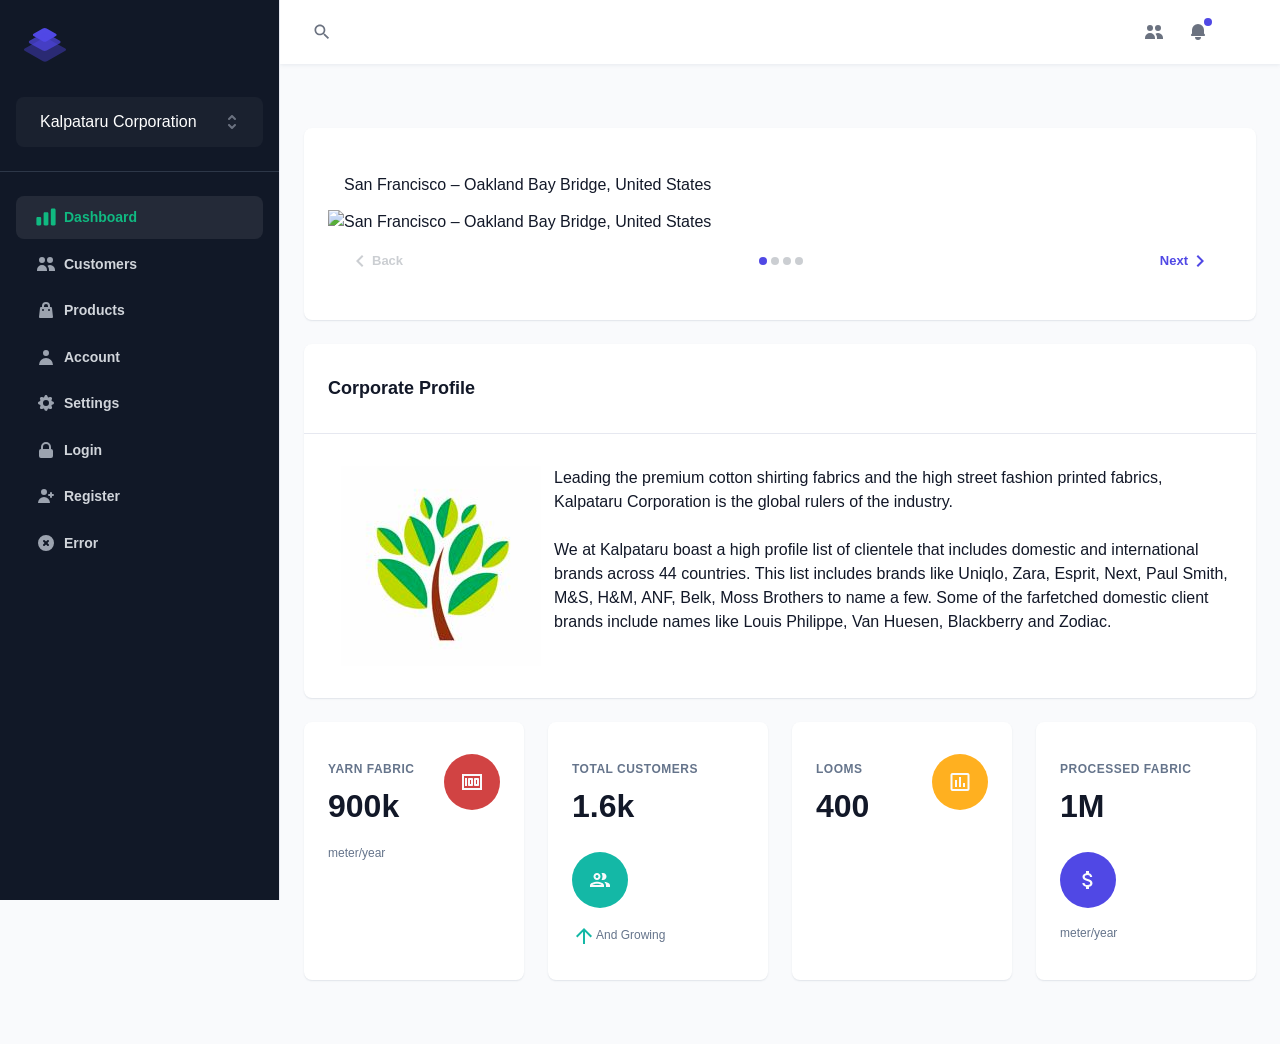
==== index.html @ 8edcf15e "kalpataru logo" ====
<!DOCTYPE html><html lang="en"><head><link rel="preconnect" href="https://fonts.googleapis.com"/><link rel="preconnect" href="https://fonts.gstatic.com"/><link rel="apple-touch-icon" sizes="180x180" href="/apple-touch-icon.png"/><link rel="icon" href="/favicon.ico"/><link rel="icon" type="image/png" sizes="32x32" href="/favicon-32x32.png"/><link rel="icon" type="image/png" sizes="16x16" href="/favicon-16x16.png"/><meta name="theme-color" content="#111827"/><link rel="preconnect" href="https://fonts.gstatic.com" crossorigin /><meta charSet="utf-8"/><meta name="viewport" content="initial-scale=1, width=device-width"/><title>Dashboard | Kalpataru Corporation</title><meta name="next-head-count" content="3"/><noscript data-n-css=""></noscript><script defer="" nomodule="" src="/_next/static/chunks/polyfills-5cd94c89d3acac5f.js"></script><script src="/_next/static/chunks/webpack-f8fe1f0eb2299c5d.js" defer=""></script><script src="/_next/static/chunks/framework-91d7f78b5b4003c8.js" defer=""></script><script src="/_next/static/chunks/main-d98b4a7f39fdfc80.js" defer=""></script><script src="/_next/static/chunks/pages/_app-9464667422426c96.js" defer=""></script><script src="/_next/static/chunks/36bcf0ca-5c1c25b72b210ba9.js" defer=""></script><script src="/_next/static/chunks/695-d37eccd86bb59417.js" defer=""></script><script src="/_next/static/chunks/694-8a68ff5823d2cf4f.js" defer=""></script><script src="/_next/static/chunks/514-591dfaa27b0851ed.js" defer=""></script><script src="/_next/static/chunks/1-4d5a6e205a19712a.js" defer=""></script><script src="/_next/static/chunks/335-e1b9143c6997a422.js" defer=""></script><script src="/_next/static/chunks/964-d4db00758f6f6d9f.js" defer=""></script><script src="/_next/static/chunks/186-574d6f499d7cf071.js" defer=""></script><script src="/_next/static/chunks/568-d16916ca6c385e4d.js" defer=""></script><script src="/_next/static/chunks/pages/index-0682c6403808f08b.js" defer=""></script><script src="/_next/static/4V5iu4EA09b3-ZgbyLpDJ/_buildManifest.js" defer=""></script><script src="/_next/static/4V5iu4EA09b3-ZgbyLpDJ/_ssgManifest.js" defer=""></script><script src="/_next/static/4V5iu4EA09b3-ZgbyLpDJ/_middlewareManifest.js" defer=""></script><style data-emotion="css-global 19zw7tq">html{-webkit-font-smoothing:antialiased;-moz-osx-font-smoothing:grayscale;box-sizing:border-box;-webkit-text-size-adjust:100%;}*,*::before,*::after{box-sizing:inherit;}strong,b{font-weight:700;}body{margin:0;color:#121828;font-size:1rem;font-weight:400;line-height:1.5;font-family:"Inter",-apple-system,BlinkMacSystemFont,"Segoe UI",Helvetica,Arial,sans-serif,"Apple Color Emoji","Segoe UI Emoji";background-color:#F9FAFC;}@media print{body{background-color:#fff;}}body::backdrop{background-color:#F9FAFC;}*{box-sizing:border-box;margin:0;padding:0;}html{-moz-osx-font-smoothing:grayscale;-webkit-font-smoothing:antialiased;display:-webkit-box;display:-webkit-flex;display:-ms-flexbox;display:flex;-webkit-flex-direction:column;-ms-flex-direction:column;flex-direction:column;min-height:100%;width:100%;}body{display:-webkit-box;display:-webkit-flex;display:-ms-flexbox;display:flex;-webkit-flex:1 1 auto;-ms-flex:1 1 auto;flex:1 1 auto;-webkit-flex-direction:column;-ms-flex-direction:column;flex-direction:column;min-height:100%;width:100%;}#__next{display:-webkit-box;display:-webkit-flex;display:-ms-flexbox;display:flex;-webkit-flex:1 1 auto;-ms-flex:1 1 auto;flex:1 1 auto;-webkit-flex-direction:column;-ms-flex-direction:column;flex-direction:column;height:100%;width:100%;}</style><style data-emotion="css qvls4e ajnmy4 nw5nzo 10ur324 1h77wgb 1v6a5v1 vjekv0 1dzn5ey i9gxme pnsv5s 1czs0mq y5i8f7 12vpnum gd7zjw vubbuv 1xhj18k 1mbfxj4 1k7k9vu yrxxqj 3rd7fc 11qjisw 17x7qyz hyy82 79elbk 1d3bbye po5fj 1yelhn 8w5n4d 67apvk pzsctx vemis6 1wxaqej 7vyygu 2voflx 61gin4 1cgxy1d 1kjyc92 bostwl 3hu7p5 3tz5j9 1fep017 1ueepiu 1ew0fbc 7mjceg 1matkb5 1k33q06 1sr3j4o 1rzb3uu cf0hj9 pjekcl 1hy9t21 1tu59u4 1o9ypuc 1g4yje1 19kzrtu 2tcqb0 gajhq5 1ptzaww rl5iwp 1kpphc1 d5e998 19wsrat 129bs90 1l6c7y9 1uk9c8u kb2c6s 13xnipr 13l0amk x6jp2x i482nc">.css-qvls4e{display:-webkit-box;display:-webkit-flex;display:-ms-flexbox;display:flex;-webkit-flex:1 1 auto;-ms-flex:1 1 auto;flex:1 1 auto;max-width:100%;padding-top:64px;}@media (min-width:1200px){.css-qvls4e{padding-left:280px;}}.css-ajnmy4{display:-webkit-box;display:-webkit-flex;display:-ms-flexbox;display:flex;-webkit-flex:1 1 auto;-ms-flex:1 1 auto;flex:1 1 auto;-webkit-flex-direction:column;-ms-flex-direction:column;flex-direction:column;width:100%;}.css-nw5nzo{-webkit-box-flex:1;-webkit-flex-grow:1;-ms-flex-positive:1;flex-grow:1;padding-top:64px;padding-bottom:64px;}.css-10ur324{width:100%;margin-left:auto;box-sizing:border-box;margin-right:auto;display:block;padding-left:16px;padding-right:16px;}@media (min-width:600px){.css-10ur324{padding-left:24px;padding-right:24px;}}.css-1h77wgb{box-sizing:border-box;display:-webkit-box;display:-webkit-flex;display:-ms-flexbox;display:flex;-webkit-box-flex-wrap:wrap;-webkit-flex-wrap:wrap;-ms-flex-wrap:wrap;flex-wrap:wrap;width:100%;-webkit-flex-direction:row;-ms-flex-direction:row;flex-direction:row;margin-top:-24px;width:calc(100% + 24px);margin-left:-24px;}.css-1h77wgb>.MuiGrid-item{padding-top:24px;}.css-1h77wgb>.MuiGrid-item{padding-left:24px;}.css-1v6a5v1{box-sizing:border-box;margin:0;-webkit-flex-direction:row;-ms-flex-direction:row;flex-direction:row;-webkit-flex-basis:100%;-ms-flex-preferred-size:100%;flex-basis:100%;-webkit-box-flex:0;-webkit-flex-grow:0;-ms-flex-positive:0;flex-grow:0;max-width:100%;}@media (min-width:1000px){.css-1v6a5v1{-webkit-flex-basis:100%;-ms-flex-preferred-size:100%;flex-basis:100%;-webkit-box-flex:0;-webkit-flex-grow:0;-ms-flex-positive:0;flex-grow:0;max-width:100%;}}@media (min-width:1200px){.css-1v6a5v1{-webkit-flex-basis:100%;-ms-flex-preferred-size:100%;flex-basis:100%;-webkit-box-flex:0;-webkit-flex-grow:0;-ms-flex-positive:0;flex-grow:0;max-width:100%;}}@media (min-width:1920px){.css-1v6a5v1{-webkit-flex-basis:100%;-ms-flex-preferred-size:100%;flex-basis:100%;-webkit-box-flex:0;-webkit-flex-grow:0;-ms-flex-positive:0;flex-grow:0;max-width:100%;}}.css-vjekv0{background-color:#FFFFFF;color:#121828;-webkit-transition:box-shadow 300ms cubic-bezier(0.4, 0, 0.2, 1) 0ms;transition:box-shadow 300ms cubic-bezier(0.4, 0, 0.2, 1) 0ms;border-radius:8px;box-shadow:0px 1px 1px rgba(100, 116, 139, 0.06),0px 1px 2px rgba(100, 116, 139, 0.1);overflow:hidden;height:100%;}.css-1dzn5ey{padding:16px;padding:32px 24px;}.css-1dzn5ey:last-child{padding-bottom:24px;}.css-1dzn5ey:last-child{padding-bottom:32px;}.css-i9gxme{-webkit-box-flex:1;-webkit-flex-grow:1;-ms-flex-positive:1;flex-grow:1;}.css-pnsv5s{background-color:#FFFFFF;color:#121828;-webkit-transition:box-shadow 300ms cubic-bezier(0.4, 0, 0.2, 1) 0ms;transition:box-shadow 300ms cubic-bezier(0.4, 0, 0.2, 1) 0ms;box-shadow:none;display:-webkit-box;display:-webkit-flex;display:-ms-flexbox;display:flex;-webkit-align-items:center;-webkit-box-align:center;-ms-flex-align:center;align-items:center;height:50px;padding-left:16px;background-color:#FFFFFF;}.css-1czs0mq{margin:0;font-size:1rem;font-weight:400;line-height:1.5;font-family:"Inter",-apple-system,BlinkMacSystemFont,"Segoe UI",Helvetica,Arial,sans-serif,"Apple Color Emoji","Segoe UI Emoji";}.css-y5i8f7{display:block;overflow:hidden;width:100%;}.css-12vpnum{background-color:#FFFFFF;color:#121828;-webkit-transition:box-shadow 300ms cubic-bezier(0.4, 0, 0.2, 1) 0ms;transition:box-shadow 300ms cubic-bezier(0.4, 0, 0.2, 1) 0ms;box-shadow:none;display:-webkit-box;display:-webkit-flex;display:-ms-flexbox;display:flex;-webkit-flex-direction:row;-ms-flex-direction:row;flex-direction:row;-webkit-box-pack:justify;-webkit-justify-content:space-between;justify-content:space-between;-webkit-align-items:center;-webkit-box-align:center;-ms-flex-align:center;align-items:center;background:#F9FAFC;padding:8px;background-color:#FFFFFF;}.css-gd7zjw{display:-webkit-inline-box;display:-webkit-inline-flex;display:-ms-inline-flexbox;display:inline-flex;-webkit-align-items:center;-webkit-box-align:center;-ms-flex-align:center;align-items:center;-webkit-box-pack:center;-ms-flex-pack:center;-webkit-justify-content:center;justify-content:center;position:relative;box-sizing:border-box;-webkit-tap-highlight-color:transparent;background-color:transparent;outline:0;border:0;margin:0;border-radius:0;padding:0;cursor:pointer;-webkit-user-select:none;-moz-user-select:none;-ms-user-select:none;user-select:none;vertical-align:middle;-moz-appearance:none;-webkit-appearance:none;-webkit-text-decoration:none;text-decoration:none;color:inherit;font-weight:600;font-family:"Inter",-apple-system,BlinkMacSystemFont,"Segoe UI",Helvetica,Arial,sans-serif,"Apple Color Emoji","Segoe UI Emoji";font-size:0.8125rem;line-height:1.75;text-transform:uppercase;min-width:64px;padding:4px 5px;border-radius:8px;-webkit-transition:background-color 250ms cubic-bezier(0.4, 0, 0.2, 1) 0ms,box-shadow 250ms cubic-bezier(0.4, 0, 0.2, 1) 0ms,border-color 250ms cubic-bezier(0.4, 0, 0.2, 1) 0ms,color 250ms cubic-bezier(0.4, 0, 0.2, 1) 0ms;transition:background-color 250ms cubic-bezier(0.4, 0, 0.2, 1) 0ms,box-shadow 250ms cubic-bezier(0.4, 0, 0.2, 1) 0ms,border-color 250ms cubic-bezier(0.4, 0, 0.2, 1) 0ms,color 250ms cubic-bezier(0.4, 0, 0.2, 1) 0ms;color:#5048E5;box-shadow:none;text-transform:none;padding:6px 16px;padding:7px 12px;}.css-gd7zjw::-moz-focus-inner{border-style:none;}.css-gd7zjw.Mui-disabled{pointer-events:none;cursor:default;}@media print{.css-gd7zjw{-webkit-print-color-adjust:exact;color-adjust:exact;}}.css-gd7zjw:hover{-webkit-text-decoration:none;text-decoration:none;background-color:rgba(80, 72, 229, 0.04);}@media (hover: none){.css-gd7zjw:hover{background-color:transparent;}}.css-gd7zjw.Mui-disabled{color:rgba(55, 65, 81, 0.26);}.css-gd7zjw:hover{box-shadow:none;}.css-gd7zjw.Mui-focusVisible{box-shadow:none;}.css-gd7zjw:active{box-shadow:none;}.css-gd7zjw.Mui-disabled{box-shadow:none;}.css-vubbuv{-webkit-user-select:none;-moz-user-select:none;-ms-user-select:none;user-select:none;width:1em;height:1em;display:inline-block;fill:currentColor;-webkit-flex-shrink:0;-ms-flex-negative:0;flex-shrink:0;-webkit-transition:fill 200ms cubic-bezier(0.4, 0, 0.2, 1) 0ms;transition:fill 200ms cubic-bezier(0.4, 0, 0.2, 1) 0ms;font-size:1.5rem;}.css-1xhj18k{display:-webkit-box;display:-webkit-flex;display:-ms-flexbox;display:flex;-webkit-flex-direction:row;-ms-flex-direction:row;flex-direction:row;}.css-1mbfxj4{-webkit-transition:background-color 150ms cubic-bezier(0.4, 0, 0.2, 1) 0ms;transition:background-color 150ms cubic-bezier(0.4, 0, 0.2, 1) 0ms;background-color:#5048E5;border-radius:50%;width:8px;height:8px;margin:0 2px;}.css-1k7k9vu{-webkit-transition:background-color 150ms cubic-bezier(0.4, 0, 0.2, 1) 0ms;transition:background-color 150ms cubic-bezier(0.4, 0, 0.2, 1) 0ms;background-color:rgba(55, 65, 81, 0.26);border-radius:50%;width:8px;height:8px;margin:0 2px;}.css-yrxxqj{background-color:#FFFFFF;color:#121828;-webkit-transition:box-shadow 300ms cubic-bezier(0.4, 0, 0.2, 1) 0ms;transition:box-shadow 300ms cubic-bezier(0.4, 0, 0.2, 1) 0ms;border-radius:8px;box-shadow:0px 1px 1px rgba(100, 116, 139, 0.06),0px 1px 2px rgba(100, 116, 139, 0.1);overflow:hidden;}.css-3rd7fc{display:-webkit-box;display:-webkit-flex;display:-ms-flexbox;display:flex;-webkit-align-items:center;-webkit-box-align:center;-ms-flex-align:center;align-items:center;padding:16px;padding:32px 24px;}.css-11qjisw{-webkit-flex:1 1 auto;-ms-flex:1 1 auto;flex:1 1 auto;}.css-17x7qyz{margin:0;font-weight:600;font-size:1.125rem;line-height:1.375;font-family:"Inter",-apple-system,BlinkMacSystemFont,"Segoe UI",Helvetica,Arial,sans-serif,"Apple Color Emoji","Segoe UI Emoji";display:block;}.css-hyy82{margin:0;-webkit-flex-shrink:0;-ms-flex-negative:0;flex-shrink:0;border-width:0;border-style:solid;border-color:#E6E8F0;border-bottom-width:thin;}.css-79elbk{position:relative;}.css-1d3bbye{box-sizing:border-box;display:-webkit-box;display:-webkit-flex;display:-ms-flexbox;display:flex;-webkit-box-flex-wrap:wrap;-webkit-flex-wrap:wrap;-ms-flex-wrap:wrap;flex-wrap:wrap;width:100%;-webkit-flex-direction:row;-ms-flex-direction:row;flex-direction:row;}.css-po5fj{box-sizing:border-box;margin:0;-webkit-flex-direction:row;-ms-flex-direction:row;flex-direction:row;-webkit-flex-basis:100%;-ms-flex-preferred-size:100%;flex-basis:100%;-webkit-box-flex:0;-webkit-flex-grow:0;-ms-flex-positive:0;flex-grow:0;max-width:100%;}@media (min-width:1000px){.css-po5fj{-webkit-flex-basis:100%;-ms-flex-preferred-size:100%;flex-basis:100%;-webkit-box-flex:0;-webkit-flex-grow:0;-ms-flex-positive:0;flex-grow:0;max-width:100%;}}@media (min-width:1200px){.css-po5fj{-webkit-flex-basis:25%;-ms-flex-preferred-size:25%;flex-basis:25%;-webkit-box-flex:0;-webkit-flex-grow:0;-ms-flex-positive:0;flex-grow:0;max-width:25%;}}@media (min-width:1920px){.css-po5fj{-webkit-flex-basis:25%;-ms-flex-preferred-size:25%;flex-basis:25%;-webkit-box-flex:0;-webkit-flex-grow:0;-ms-flex-positive:0;flex-grow:0;max-width:25%;}}.css-1yelhn{display:-webkit-box;display:-webkit-flex;display:-ms-flexbox;display:flex;-webkit-box-pack:center;-ms-flex-pack:center;-webkit-justify-content:center;justify-content:center;height:100%;}.css-8w5n4d{box-sizing:border-box;margin:0;-webkit-flex-direction:row;-ms-flex-direction:row;flex-direction:row;-webkit-flex-basis:100%;-ms-flex-preferred-size:100%;flex-basis:100%;-webkit-box-flex:0;-webkit-flex-grow:0;-ms-flex-positive:0;flex-grow:0;max-width:100%;}@media (min-width:1000px){.css-8w5n4d{-webkit-flex-basis:100%;-ms-flex-preferred-size:100%;flex-basis:100%;-webkit-box-flex:0;-webkit-flex-grow:0;-ms-flex-positive:0;flex-grow:0;max-width:100%;}}@media (min-width:1200px){.css-8w5n4d{-webkit-flex-basis:75%;-ms-flex-preferred-size:75%;flex-basis:75%;-webkit-box-flex:0;-webkit-flex-grow:0;-ms-flex-positive:0;flex-grow:0;max-width:75%;}}@media (min-width:1920px){.css-8w5n4d{-webkit-flex-basis:75%;-ms-flex-preferred-size:75%;flex-basis:75%;-webkit-box-flex:0;-webkit-flex-grow:0;-ms-flex-positive:0;flex-grow:0;max-width:75%;}}.css-67apvk{margin:0;font-size:1rem;font-weight:400;line-height:1.5;font-family:"Inter",-apple-system,BlinkMacSystemFont,"Segoe UI",Helvetica,Arial,sans-serif,"Apple Color Emoji","Segoe UI Emoji";color:inherit;}.css-pzsctx{box-sizing:border-box;margin:0;-webkit-flex-direction:row;-ms-flex-direction:row;flex-direction:row;-webkit-flex-basis:100%;-ms-flex-preferred-size:100%;flex-basis:100%;-webkit-box-flex:0;-webkit-flex-grow:0;-ms-flex-positive:0;flex-grow:0;max-width:100%;}@media (min-width:600px){.css-pzsctx{-webkit-flex-basis:50%;-ms-flex-preferred-size:50%;flex-basis:50%;-webkit-box-flex:0;-webkit-flex-grow:0;-ms-flex-positive:0;flex-grow:0;max-width:50%;}}@media (min-width:1200px){.css-pzsctx{-webkit-flex-basis:25%;-ms-flex-preferred-size:25%;flex-basis:25%;-webkit-box-flex:0;-webkit-flex-grow:0;-ms-flex-positive:0;flex-grow:0;max-width:25%;}}@media (min-width:1920px){.css-pzsctx{-webkit-flex-basis:25%;-ms-flex-preferred-size:25%;flex-basis:25%;-webkit-box-flex:0;-webkit-flex-grow:0;-ms-flex-positive:0;flex-grow:0;max-width:25%;}}.css-vemis6{box-sizing:border-box;display:-webkit-box;display:-webkit-flex;display:-ms-flexbox;display:flex;-webkit-box-flex-wrap:wrap;-webkit-flex-wrap:wrap;-ms-flex-wrap:wrap;flex-wrap:wrap;width:100%;-webkit-flex-direction:row;-ms-flex-direction:row;flex-direction:row;margin-top:-24px;width:calc(100% + 24px);margin-left:-24px;-webkit-box-pack:justify;-webkit-justify-content:space-between;justify-content:space-between;}.css-vemis6>.MuiGrid-item{padding-top:24px;}.css-vemis6>.MuiGrid-item{padding-left:24px;}.css-1wxaqej{box-sizing:border-box;margin:0;-webkit-flex-direction:row;-ms-flex-direction:row;flex-direction:row;}.css-7vyygu{margin:0;font-size:0.75rem;font-weight:600;letter-spacing:0.5px;line-height:2.5;text-transform:uppercase;font-family:"Inter",-apple-system,BlinkMacSystemFont,"Segoe UI",Helvetica,Arial,sans-serif,"Apple Color Emoji","Segoe UI Emoji";margin-bottom:0.35em;color:#65748B;}.css-2voflx{margin:0;font-weight:700;font-size:2rem;line-height:1.375;font-family:"Inter",-apple-system,BlinkMacSystemFont,"Segoe UI",Helvetica,Arial,sans-serif,"Apple Color Emoji","Segoe UI Emoji";color:#121828;}.css-61gin4{position:relative;display:-webkit-box;display:-webkit-flex;display:-ms-flexbox;display:flex;-webkit-align-items:center;-webkit-box-align:center;-ms-flex-align:center;align-items:center;-webkit-box-pack:center;-ms-flex-pack:center;-webkit-justify-content:center;justify-content:center;-webkit-flex-shrink:0;-ms-flex-negative:0;flex-shrink:0;width:40px;height:40px;font-family:"Inter",-apple-system,BlinkMacSystemFont,"Segoe UI",Helvetica,Arial,sans-serif,"Apple Color Emoji","Segoe UI Emoji";font-size:1.25rem;line-height:1;border-radius:50%;overflow:hidden;-webkit-user-select:none;-moz-user-select:none;-ms-user-select:none;user-select:none;color:#F9FAFC;background-color:#bdbdbd;background-color:#D14343;height:56px;width:56px;}.css-1cgxy1d{padding-top:16px;display:-webkit-box;display:-webkit-flex;display:-ms-flexbox;display:flex;-webkit-align-items:center;-webkit-box-align:center;-ms-flex-align:center;align-items:center;}.css-1kjyc92{margin:0;font-size:0.75rem;font-weight:400;line-height:1.66;font-family:"Inter",-apple-system,BlinkMacSystemFont,"Segoe UI",Helvetica,Arial,sans-serif,"Apple Color Emoji","Segoe UI Emoji";color:#65748B;}.css-bostwl{position:relative;display:-webkit-box;display:-webkit-flex;display:-ms-flexbox;display:flex;-webkit-align-items:center;-webkit-box-align:center;-ms-flex-align:center;align-items:center;-webkit-box-pack:center;-ms-flex-pack:center;-webkit-justify-content:center;justify-content:center;-webkit-flex-shrink:0;-ms-flex-negative:0;flex-shrink:0;width:40px;height:40px;font-family:"Inter",-apple-system,BlinkMacSystemFont,"Segoe UI",Helvetica,Arial,sans-serif,"Apple Color Emoji","Segoe UI Emoji";font-size:1.25rem;line-height:1;border-radius:50%;overflow:hidden;-webkit-user-select:none;-moz-user-select:none;-ms-user-select:none;user-select:none;color:#F9FAFC;background-color:#bdbdbd;background-color:#14B8A6;height:56px;width:56px;}.css-3hu7p5{-webkit-align-items:center;-webkit-box-align:center;-ms-flex-align:center;align-items:center;display:-webkit-box;display:-webkit-flex;display:-ms-flexbox;display:flex;padding-top:16px;}.css-3tz5j9{-webkit-user-select:none;-moz-user-select:none;-ms-user-select:none;user-select:none;width:1em;height:1em;display:inline-block;fill:currentColor;-webkit-flex-shrink:0;-ms-flex-negative:0;flex-shrink:0;-webkit-transition:fill 200ms cubic-bezier(0.4, 0, 0.2, 1) 0ms;transition:fill 200ms cubic-bezier(0.4, 0, 0.2, 1) 0ms;font-size:1.5rem;color:#14B8A6;}.css-1fep017{position:relative;display:-webkit-box;display:-webkit-flex;display:-ms-flexbox;display:flex;-webkit-align-items:center;-webkit-box-align:center;-ms-flex-align:center;align-items:center;-webkit-box-pack:center;-ms-flex-pack:center;-webkit-justify-content:center;justify-content:center;-webkit-flex-shrink:0;-ms-flex-negative:0;flex-shrink:0;width:40px;height:40px;font-family:"Inter",-apple-system,BlinkMacSystemFont,"Segoe UI",Helvetica,Arial,sans-serif,"Apple Color Emoji","Segoe UI Emoji";font-size:1.25rem;line-height:1;border-radius:50%;overflow:hidden;-webkit-user-select:none;-moz-user-select:none;-ms-user-select:none;user-select:none;color:#F9FAFC;background-color:#bdbdbd;background-color:#FFB020;height:56px;width:56px;}.css-1ueepiu{position:relative;display:-webkit-box;display:-webkit-flex;display:-ms-flexbox;display:flex;-webkit-align-items:center;-webkit-box-align:center;-ms-flex-align:center;align-items:center;-webkit-box-pack:center;-ms-flex-pack:center;-webkit-justify-content:center;justify-content:center;-webkit-flex-shrink:0;-ms-flex-negative:0;flex-shrink:0;width:40px;height:40px;font-family:"Inter",-apple-system,BlinkMacSystemFont,"Segoe UI",Helvetica,Arial,sans-serif,"Apple Color Emoji","Segoe UI Emoji";font-size:1.25rem;line-height:1;border-radius:50%;overflow:hidden;-webkit-user-select:none;-moz-user-select:none;-ms-user-select:none;user-select:none;color:#F9FAFC;background-color:#bdbdbd;background-color:#5048E5;height:56px;width:56px;}.css-1ew0fbc{background-color:#FFFFFF;color:#121828;-webkit-transition:box-shadow 300ms cubic-bezier(0.4, 0, 0.2, 1) 0ms;transition:box-shadow 300ms cubic-bezier(0.4, 0, 0.2, 1) 0ms;box-shadow:0px 1px 5px rgba(100, 116, 139, 0.12);display:-webkit-box;display:-webkit-flex;display:-ms-flexbox;display:flex;-webkit-flex-direction:column;-ms-flex-direction:column;flex-direction:column;width:100%;box-sizing:border-box;-webkit-flex-shrink:0;-ms-flex-negative:0;flex-shrink:0;position:fixed;z-index:1100;top:0;left:auto;right:0;background-color:#5048E5;color:#FFFFFF;background-color:#FFFFFF;box-shadow:0px 1px 4px rgba(100, 116, 139, 0.12);}@media print{.css-1ew0fbc{position:absolute;}}@media (min-width:1200px){.css-1ew0fbc{left:280px;width:calc(100% - 280px);}}.css-7mjceg{position:relative;display:-webkit-box;display:-webkit-flex;display:-ms-flexbox;display:flex;-webkit-align-items:center;-webkit-box-align:center;-ms-flex-align:center;align-items:center;min-height:56px;min-height:64px;left:0;padding-left:16px;padding-right:16px;}@media (min-width:0px) and (orientation: landscape){.css-7mjceg{min-height:48px;}}@media (min-width:600px){.css-7mjceg{min-height:64px;}}.css-1matkb5{display:-webkit-inline-box;display:-webkit-inline-flex;display:-ms-inline-flexbox;display:inline-flex;-webkit-align-items:center;-webkit-box-align:center;-ms-flex-align:center;align-items:center;-webkit-box-pack:center;-ms-flex-pack:center;-webkit-justify-content:center;justify-content:center;position:relative;box-sizing:border-box;-webkit-tap-highlight-color:transparent;background-color:transparent;outline:0;border:0;margin:0;border-radius:0;padding:0;cursor:pointer;-webkit-user-select:none;-moz-user-select:none;-ms-user-select:none;user-select:none;vertical-align:middle;-moz-appearance:none;-webkit-appearance:none;-webkit-text-decoration:none;text-decoration:none;color:inherit;text-align:center;-webkit-flex:0 0 auto;-ms-flex:0 0 auto;flex:0 0 auto;font-size:1.5rem;padding:8px;border-radius:50%;overflow:visible;color:#6B7280;-webkit-transition:background-color 150ms cubic-bezier(0.4, 0, 0.2, 1) 0ms;transition:background-color 150ms cubic-bezier(0.4, 0, 0.2, 1) 0ms;}.css-1matkb5::-moz-focus-inner{border-style:none;}.css-1matkb5.Mui-disabled{pointer-events:none;cursor:default;}@media print{.css-1matkb5{-webkit-print-color-adjust:exact;color-adjust:exact;}}.css-1matkb5:hover{background-color:rgba(107, 114, 128, 0.04);}@media (hover: none){.css-1matkb5:hover{background-color:transparent;}}.css-1matkb5.Mui-disabled{background-color:transparent;color:rgba(55, 65, 81, 0.26);}@media (min-width:0px){.css-1matkb5{display:-webkit-inline-box;display:-webkit-inline-flex;display:-ms-inline-flexbox;display:inline-flex;}}@media (min-width:1200px){.css-1matkb5{display:none;}}.css-1k33q06{-webkit-user-select:none;-moz-user-select:none;-ms-user-select:none;user-select:none;width:1em;height:1em;display:inline-block;fill:currentColor;-webkit-flex-shrink:0;-ms-flex-negative:0;flex-shrink:0;-webkit-transition:fill 200ms cubic-bezier(0.4, 0, 0.2, 1) 0ms;transition:fill 200ms cubic-bezier(0.4, 0, 0.2, 1) 0ms;font-size:1.25rem;}.css-1sr3j4o{display:-webkit-inline-box;display:-webkit-inline-flex;display:-ms-inline-flexbox;display:inline-flex;-webkit-align-items:center;-webkit-box-align:center;-ms-flex-align:center;align-items:center;-webkit-box-pack:center;-ms-flex-pack:center;-webkit-justify-content:center;justify-content:center;position:relative;box-sizing:border-box;-webkit-tap-highlight-color:transparent;background-color:transparent;outline:0;border:0;margin:0;border-radius:0;padding:0;cursor:pointer;-webkit-user-select:none;-moz-user-select:none;-ms-user-select:none;user-select:none;vertical-align:middle;-moz-appearance:none;-webkit-appearance:none;-webkit-text-decoration:none;text-decoration:none;color:inherit;text-align:center;-webkit-flex:0 0 auto;-ms-flex:0 0 auto;flex:0 0 auto;font-size:1.5rem;padding:8px;border-radius:50%;overflow:visible;color:#6B7280;-webkit-transition:background-color 150ms cubic-bezier(0.4, 0, 0.2, 1) 0ms;transition:background-color 150ms cubic-bezier(0.4, 0, 0.2, 1) 0ms;margin-left:8px;}.css-1sr3j4o::-moz-focus-inner{border-style:none;}.css-1sr3j4o.Mui-disabled{pointer-events:none;cursor:default;}@media print{.css-1sr3j4o{-webkit-print-color-adjust:exact;color-adjust:exact;}}.css-1sr3j4o:hover{background-color:rgba(107, 114, 128, 0.04);}@media (hover: none){.css-1sr3j4o:hover{background-color:transparent;}}.css-1sr3j4o.Mui-disabled{background-color:transparent;color:rgba(55, 65, 81, 0.26);}.css-1rzb3uu{position:relative;display:-webkit-inline-box;display:-webkit-inline-flex;display:-ms-inline-flexbox;display:inline-flex;vertical-align:middle;-webkit-flex-shrink:0;-ms-flex-negative:0;flex-shrink:0;}.css-cf0hj9{display:-webkit-box;display:-webkit-flex;display:-ms-flexbox;display:flex;-webkit-flex-direction:row;-ms-flex-direction:row;flex-direction:row;-webkit-box-flex-wrap:wrap;-webkit-flex-wrap:wrap;-ms-flex-wrap:wrap;flex-wrap:wrap;-webkit-box-pack:center;-ms-flex-pack:center;-webkit-justify-content:center;justify-content:center;-webkit-align-content:center;-ms-flex-line-pack:center;align-content:center;-webkit-align-items:center;-webkit-box-align:center;-ms-flex-align:center;align-items:center;position:absolute;box-sizing:border-box;font-family:"Inter",-apple-system,BlinkMacSystemFont,"Segoe UI",Helvetica,Arial,sans-serif,"Apple Color Emoji","Segoe UI Emoji";font-weight:500;font-size:0.75rem;min-width:8px;line-height:1;padding:0;height:8px;border-radius:4px;z-index:1;-webkit-transition:-webkit-transform 225ms cubic-bezier(0.4, 0, 0.2, 1) 0ms;transition:transform 225ms cubic-bezier(0.4, 0, 0.2, 1) 0ms;background-color:#5048E5;color:#FFFFFF;top:0;right:0;-webkit-transform:scale(1) translate(50%, -50%);-moz-transform:scale(1) translate(50%, -50%);-ms-transform:scale(1) translate(50%, -50%);transform:scale(1) translate(50%, -50%);transform-origin:100% 0%;}.css-cf0hj9.MuiBadge-invisible{-webkit-transform:scale(0) translate(50%, -50%);-moz-transform:scale(0) translate(50%, -50%);-ms-transform:scale(0) translate(50%, -50%);transform:scale(0) translate(50%, -50%);}.css-pjekcl{position:relative;display:-webkit-box;display:-webkit-flex;display:-ms-flexbox;display:flex;-webkit-align-items:center;-webkit-box-align:center;-ms-flex-align:center;align-items:center;-webkit-box-pack:center;-ms-flex-pack:center;-webkit-justify-content:center;justify-content:center;-webkit-flex-shrink:0;-ms-flex-negative:0;flex-shrink:0;width:40px;height:40px;font-family:"Inter",-apple-system,BlinkMacSystemFont,"Segoe UI",Helvetica,Arial,sans-serif,"Apple Color Emoji","Segoe UI Emoji";font-size:1.25rem;line-height:1;border-radius:50%;overflow:hidden;-webkit-user-select:none;-moz-user-select:none;-ms-user-select:none;user-select:none;height:40px;width:40px;margin-left:8px;}.css-1hy9t21{width:100%;height:100%;text-align:center;object-fit:cover;color:transparent;text-indent:10000px;}.css-1tu59u4{-webkit-flex:0 0 auto;-ms-flex:0 0 auto;flex:0 0 auto;}.css-1o9ypuc{background-color:#FFFFFF;color:#121828;-webkit-transition:box-shadow 300ms cubic-bezier(0.4, 0, 0.2, 1) 0ms;transition:box-shadow 300ms cubic-bezier(0.4, 0, 0.2, 1) 0ms;box-shadow:none;overflow-y:auto;display:-webkit-box;display:-webkit-flex;display:-ms-flexbox;display:flex;-webkit-flex-direction:column;-ms-flex-direction:column;flex-direction:column;height:100%;-webkit-flex:1 0 auto;-ms-flex:1 0 auto;flex:1 0 auto;z-index:1200;-webkit-overflow-scrolling:touch;position:fixed;top:0;outline:0;left:0;border-right:1px solid #E6E8F0;background-color:#111827;color:#FFFFFF;width:280px;}.css-1g4yje1{display:-webkit-box;display:-webkit-flex;display:-ms-flexbox;display:flex;-webkit-flex-direction:column;-ms-flex-direction:column;flex-direction:column;height:100%;}.css-19kzrtu{padding:24px;}.css-2tcqb0{height:42px;width:42px;}.css-gajhq5{padding-left:16px;padding-right:16px;}.css-1ptzaww{-webkit-align-items:center;-webkit-box-align:center;-ms-flex-align:center;align-items:center;background-color:rgba(255, 255, 255, 0.04);cursor:pointer;display:-webkit-box;display:-webkit-flex;display:-ms-flexbox;display:flex;-webkit-box-pack:justify;-webkit-justify-content:space-between;justify-content:space-between;padding-left:24px;padding-right:24px;padding-top:11px;padding-bottom:11px;border-radius:8px;}.css-rl5iwp{margin:0;font-size:1rem;font-weight:500;line-height:1.75;font-family:"Inter",-apple-system,BlinkMacSystemFont,"Segoe UI",Helvetica,Arial,sans-serif,"Apple Color Emoji","Segoe UI Emoji";color:inherit;}.css-1kpphc1{-webkit-user-select:none;-moz-user-select:none;-ms-user-select:none;user-select:none;width:1em;height:1em;display:inline-block;fill:currentColor;-webkit-flex-shrink:0;-ms-flex-negative:0;flex-shrink:0;-webkit-transition:fill 200ms cubic-bezier(0.4, 0, 0.2, 1) 0ms;transition:fill 200ms cubic-bezier(0.4, 0, 0.2, 1) 0ms;font-size:1.5rem;color:#6B7280;width:14px;height:14px;}.css-d5e998{margin:0;-webkit-flex-shrink:0;-ms-flex-negative:0;flex-shrink:0;border-width:0;border-style:solid;border-color:#E6E8F0;border-bottom-width:thin;border-color:#2D3748;margin-top:24px;margin-bottom:24px;}.css-19wsrat{display:-webkit-box;display:-webkit-flex;display:-ms-flexbox;display:flex;-webkit-box-pack:start;-ms-flex-pack:start;-webkit-justify-content:flex-start;justify-content:flex-start;-webkit-align-items:center;-webkit-box-align:center;-ms-flex-align:center;align-items:center;position:relative;-webkit-text-decoration:none;text-decoration:none;width:100%;box-sizing:border-box;text-align:left;padding-top:8px;padding-bottom:8px;display:-webkit-box;display:-webkit-flex;display:-ms-flexbox;display:flex;margin-bottom:4px;padding-top:0px;padding-bottom:0px;padding-left:16px;padding-right:16px;}.css-19wsrat.Mui-focusVisible{background-color:rgba(55, 65, 81, 0.12);}.css-19wsrat.Mui-selected{background-color:rgba(80, 72, 229, 0.08);}.css-19wsrat.Mui-selected.Mui-focusVisible{background-color:rgba(80, 72, 229, 0.2);}.css-19wsrat.Mui-disabled{opacity:0.38;}.css-129bs90{display:-webkit-inline-box;display:-webkit-inline-flex;display:-ms-inline-flexbox;display:inline-flex;-webkit-align-items:center;-webkit-box-align:center;-ms-flex-align:center;align-items:center;-webkit-box-pack:center;-ms-flex-pack:center;-webkit-justify-content:center;justify-content:center;position:relative;box-sizing:border-box;-webkit-tap-highlight-color:transparent;background-color:transparent;outline:0;border:0;margin:0;border-radius:0;padding:0;cursor:pointer;-webkit-user-select:none;-moz-user-select:none;-ms-user-select:none;user-select:none;vertical-align:middle;-moz-appearance:none;-webkit-appearance:none;-webkit-text-decoration:none;text-decoration:none;color:inherit;font-weight:600;font-family:"Inter",-apple-system,BlinkMacSystemFont,"Segoe UI",Helvetica,Arial,sans-serif,"Apple Color Emoji","Segoe UI Emoji";font-size:0.875rem;line-height:1.75;text-transform:uppercase;min-width:64px;padding:6px 8px;border-radius:8px;-webkit-transition:background-color 250ms cubic-bezier(0.4, 0, 0.2, 1) 0ms,box-shadow 250ms cubic-bezier(0.4, 0, 0.2, 1) 0ms,border-color 250ms cubic-bezier(0.4, 0, 0.2, 1) 0ms,color 250ms cubic-bezier(0.4, 0, 0.2, 1) 0ms;transition:background-color 250ms cubic-bezier(0.4, 0, 0.2, 1) 0ms,box-shadow 250ms cubic-bezier(0.4, 0, 0.2, 1) 0ms,border-color 250ms cubic-bezier(0.4, 0, 0.2, 1) 0ms,color 250ms cubic-bezier(0.4, 0, 0.2, 1) 0ms;color:#5048E5;box-shadow:none;text-transform:none;padding:8px 20px;padding:9px 16px;background-color:rgba(255,255,255, 0.08);border-radius:8px;color:#10B981;font-weight:700;-webkit-box-pack:start;-ms-flex-pack:start;-webkit-justify-content:flex-start;justify-content:flex-start;padding-left:24px;padding-right:24px;text-align:left;text-transform:none;width:100%;}.css-129bs90::-moz-focus-inner{border-style:none;}.css-129bs90.Mui-disabled{pointer-events:none;cursor:default;}@media print{.css-129bs90{-webkit-print-color-adjust:exact;color-adjust:exact;}}.css-129bs90:hover{-webkit-text-decoration:none;text-decoration:none;background-color:rgba(80, 72, 229, 0.04);}@media (hover: none){.css-129bs90:hover{background-color:transparent;}}.css-129bs90.Mui-disabled{color:rgba(55, 65, 81, 0.26);}.css-129bs90:hover{box-shadow:none;}.css-129bs90.Mui-focusVisible{box-shadow:none;}.css-129bs90:active{box-shadow:none;}.css-129bs90.Mui-disabled{box-shadow:none;}.css-129bs90 .MuiButton-startIcon{color:#10B981;}.css-129bs90:hover{background-color:rgba(255,255,255, 0.08);}.css-1l6c7y9{display:inherit;margin-right:8px;margin-left:-4px;}.css-1l6c7y9>*:nth-of-type(1){font-size:20px;}.css-1uk9c8u{display:-webkit-inline-box;display:-webkit-inline-flex;display:-ms-inline-flexbox;display:inline-flex;-webkit-align-items:center;-webkit-box-align:center;-ms-flex-align:center;align-items:center;-webkit-box-pack:center;-ms-flex-pack:center;-webkit-justify-content:center;justify-content:center;position:relative;box-sizing:border-box;-webkit-tap-highlight-color:transparent;background-color:transparent;outline:0;border:0;margin:0;border-radius:0;padding:0;cursor:pointer;-webkit-user-select:none;-moz-user-select:none;-ms-user-select:none;user-select:none;vertical-align:middle;-moz-appearance:none;-webkit-appearance:none;-webkit-text-decoration:none;text-decoration:none;color:inherit;font-weight:600;font-family:"Inter",-apple-system,BlinkMacSystemFont,"Segoe UI",Helvetica,Arial,sans-serif,"Apple Color Emoji","Segoe UI Emoji";font-size:0.875rem;line-height:1.75;text-transform:uppercase;min-width:64px;padding:6px 8px;border-radius:8px;-webkit-transition:background-color 250ms cubic-bezier(0.4, 0, 0.2, 1) 0ms,box-shadow 250ms cubic-bezier(0.4, 0, 0.2, 1) 0ms,border-color 250ms cubic-bezier(0.4, 0, 0.2, 1) 0ms,color 250ms cubic-bezier(0.4, 0, 0.2, 1) 0ms;transition:background-color 250ms cubic-bezier(0.4, 0, 0.2, 1) 0ms,box-shadow 250ms cubic-bezier(0.4, 0, 0.2, 1) 0ms,border-color 250ms cubic-bezier(0.4, 0, 0.2, 1) 0ms,color 250ms cubic-bezier(0.4, 0, 0.2, 1) 0ms;color:#5048E5;box-shadow:none;text-transform:none;padding:8px 20px;padding:9px 16px;border-radius:8px;color:#D1D5DB;-webkit-box-pack:start;-ms-flex-pack:start;-webkit-justify-content:flex-start;justify-content:flex-start;padding-left:24px;padding-right:24px;text-align:left;text-transform:none;width:100%;}.css-1uk9c8u::-moz-focus-inner{border-style:none;}.css-1uk9c8u.Mui-disabled{pointer-events:none;cursor:default;}@media print{.css-1uk9c8u{-webkit-print-color-adjust:exact;color-adjust:exact;}}.css-1uk9c8u:hover{-webkit-text-decoration:none;text-decoration:none;background-color:rgba(80, 72, 229, 0.04);}@media (hover: none){.css-1uk9c8u:hover{background-color:transparent;}}.css-1uk9c8u.Mui-disabled{color:rgba(55, 65, 81, 0.26);}.css-1uk9c8u:hover{box-shadow:none;}.css-1uk9c8u.Mui-focusVisible{box-shadow:none;}.css-1uk9c8u:active{box-shadow:none;}.css-1uk9c8u.Mui-disabled{box-shadow:none;}.css-1uk9c8u .MuiButton-startIcon{color:#9CA3AF;}.css-1uk9c8u:hover{background-color:rgba(255,255,255, 0.08);}.css-kb2c6s{margin:0px;top:auto;right:20px;bottom:20px;left:auto;position:fixed;height:320px;-webkit-transform:translateZ(0px);-moz-transform:translateZ(0px);-ms-transform:translateZ(0px);transform:translateZ(0px);-webkit-box-flex:1;-webkit-flex-grow:1;-ms-flex-positive:1;flex-grow:1;}.css-13xnipr{z-index:1050;display:-webkit-box;display:-webkit-flex;display:-ms-flexbox;display:flex;-webkit-align-items:center;-webkit-box-align:center;-ms-flex-align:center;align-items:center;pointer-events:none;-webkit-flex-direction:column-reverse;-ms-flex-direction:column-reverse;flex-direction:column-reverse;position:absolute;bottom:16px;right:16px;}.css-13xnipr .MuiSpeedDial-actions{-webkit-flex-direction:column-reverse;-ms-flex-direction:column-reverse;flex-direction:column-reverse;margin-bottom:-32px;padding-bottom:48px;}.css-13l0amk{display:-webkit-inline-box;display:-webkit-inline-flex;display:-ms-inline-flexbox;display:inline-flex;-webkit-align-items:center;-webkit-box-align:center;-ms-flex-align:center;align-items:center;-webkit-box-pack:center;-ms-flex-pack:center;-webkit-justify-content:center;justify-content:center;position:relative;box-sizing:border-box;-webkit-tap-highlight-color:transparent;background-color:transparent;outline:0;border:0;margin:0;border-radius:0;padding:0;cursor:pointer;-webkit-user-select:none;-moz-user-select:none;-ms-user-select:none;user-select:none;vertical-align:middle;-moz-appearance:none;-webkit-appearance:none;-webkit-text-decoration:none;text-decoration:none;color:inherit;font-weight:600;font-family:"Inter",-apple-system,BlinkMacSystemFont,"Segoe UI",Helvetica,Arial,sans-serif,"Apple Color Emoji","Segoe UI Emoji";font-size:0.875rem;line-height:1.75;text-transform:uppercase;min-height:36px;-webkit-transition:background-color 250ms cubic-bezier(0.4, 0, 0.2, 1) 0ms,box-shadow 250ms cubic-bezier(0.4, 0, 0.2, 1) 0ms,border-color 250ms cubic-bezier(0.4, 0, 0.2, 1) 0ms;transition:background-color 250ms cubic-bezier(0.4, 0, 0.2, 1) 0ms,box-shadow 250ms cubic-bezier(0.4, 0, 0.2, 1) 0ms,border-color 250ms cubic-bezier(0.4, 0, 0.2, 1) 0ms;border-radius:50%;padding:0;min-width:0;width:56px;height:56px;box-shadow:0px 2px 6px rgba(100, 116, 139, 0.12);color:rgba(0, 0, 0, 0.87);background-color:#e0e0e0;color:#FFFFFF;background-color:#5048E5;pointer-events:auto;}.css-13l0amk::-moz-focus-inner{border-style:none;}.css-13l0amk.Mui-disabled{pointer-events:none;cursor:default;}@media print{.css-13l0amk{-webkit-print-color-adjust:exact;color-adjust:exact;}}.css-13l0amk:active{box-shadow:0px 6px 15px rgba(100, 116, 139, 0.12);}.css-13l0amk:hover{background-color:#f5f5f5;-webkit-text-decoration:none;text-decoration:none;}@media (hover: none){.css-13l0amk:hover{background-color:#e0e0e0;}}.css-13l0amk.Mui-focusVisible{box-shadow:0px 2px 6px rgba(100, 116, 139, 0.12);}.css-13l0amk.Mui-disabled{color:rgba(55, 65, 81, 0.26);box-shadow:none;background-color:rgba(55, 65, 81, 0.12);}.css-13l0amk:hover{background-color:#3832A0;}@media (hover: none){.css-13l0amk:hover{background-color:#5048E5;}}.css-x6jp2x{display:-webkit-box;display:-webkit-flex;display:-ms-flexbox;display:flex;pointer-events:none;-webkit-transition:top 0s linear 0.2s;transition:top 0s linear 0.2s;}.css-i482nc{display:-webkit-inline-box;display:-webkit-inline-flex;display:-ms-inline-flexbox;display:inline-flex;-webkit-align-items:center;-webkit-box-align:center;-ms-flex-align:center;align-items:center;-webkit-box-pack:center;-ms-flex-pack:center;-webkit-justify-content:center;justify-content:center;position:relative;box-sizing:border-box;-webkit-tap-highlight-color:transparent;background-color:transparent;outline:0;border:0;margin:0;border-radius:0;padding:0;cursor:pointer;-webkit-user-select:none;-moz-user-select:none;-ms-user-select:none;user-select:none;vertical-align:middle;-moz-appearance:none;-webkit-appearance:none;-webkit-text-decoration:none;text-decoration:none;color:inherit;font-weight:600;font-family:"Inter",-apple-system,BlinkMacSystemFont,"Segoe UI",Helvetica,Arial,sans-serif,"Apple Color Emoji","Segoe UI Emoji";font-size:0.875rem;line-height:1.75;text-transform:uppercase;min-height:36px;-webkit-transition:background-color 250ms cubic-bezier(0.4, 0, 0.2, 1) 0ms,box-shadow 250ms cubic-bezier(0.4, 0, 0.2, 1) 0ms,border-color 250ms cubic-bezier(0.4, 0, 0.2, 1) 0ms;transition:background-color 250ms cubic-bezier(0.4, 0, 0.2, 1) 0ms,box-shadow 250ms cubic-bezier(0.4, 0, 0.2, 1) 0ms,border-color 250ms cubic-bezier(0.4, 0, 0.2, 1) 0ms;border-radius:50%;padding:0;min-width:0;width:40px;height:40px;box-shadow:0px 2px 6px rgba(100, 116, 139, 0.12);color:rgba(0, 0, 0, 0.87);background-color:#e0e0e0;margin:8px;color:#65748B;background-color:#FFFFFF;-webkit-transition:-webkit-transform 200ms cubic-bezier(0.4, 0, 0.2, 1) 0ms,opacity 0.8s;transition:transform 200ms cubic-bezier(0.4, 0, 0.2, 1) 0ms,opacity 0.8s;opacity:0;-webkit-transform:scale(0);-moz-transform:scale(0);-ms-transform:scale(0);transform:scale(0);background:black;}.css-i482nc::-moz-focus-inner{border-style:none;}.css-i482nc.Mui-disabled{pointer-events:none;cursor:default;}@media print{.css-i482nc{-webkit-print-color-adjust:exact;color-adjust:exact;}}.css-i482nc:active{box-shadow:0px 6px 15px rgba(100, 116, 139, 0.12);}.css-i482nc:hover{background-color:#f5f5f5;-webkit-text-decoration:none;text-decoration:none;}@media (hover: none){.css-i482nc:hover{background-color:#e0e0e0;}}.css-i482nc.Mui-focusVisible{box-shadow:0px 2px 6px rgba(100, 116, 139, 0.12);}.css-i482nc.Mui-disabled{color:rgba(55, 65, 81, 0.26);box-shadow:none;background-color:rgba(55, 65, 81, 0.12);}.css-i482nc:hover{background-color:rgb(216, 216, 216);}</style><style data-href="https://fonts.googleapis.com/css2?family=Inter:wght@100;200;300;400;500;600;700;800;900&display=swap">@font-face{font-family:'Inter';font-style:normal;font-weight:100;font-display:swap;src:url(https://fonts.gstatic.com/s/inter/v8/UcCO3FwrK3iLTeHuS_fvQtMwCp50KnMw2boKoduKmMEVuLyeMZs.woff) format('woff')}@font-face{font-family:'Inter';font-style:normal;font-weight:200;font-display:swap;src:url(https://fonts.gstatic.com/s/inter/v8/UcCO3FwrK3iLTeHuS_fvQtMwCp50KnMw2boKoduKmMEVuDyfMZs.woff) format('woff')}@font-face{font-family:'Inter';font-style:normal;font-weight:300;font-display:swap;src:url(https://fonts.gstatic.com/s/inter/v8/UcCO3FwrK3iLTeHuS_fvQtMwCp50KnMw2boKoduKmMEVuOKfMZs.woff) format('woff')}@font-face{font-family:'Inter';font-style:normal;font-weight:400;font-display:swap;src:url(https://fonts.gstatic.com/s/inter/v8/UcCO3FwrK3iLTeHuS_fvQtMwCp50KnMw2boKoduKmMEVuLyfMZs.woff) format('woff')}@font-face{font-family:'Inter';font-style:normal;font-weight:500;font-display:swap;src:url(https://fonts.gstatic.com/s/inter/v8/UcCO3FwrK3iLTeHuS_fvQtMwCp50KnMw2boKoduKmMEVuI6fMZs.woff) format('woff')}@font-face{font-family:'Inter';font-style:normal;font-weight:600;font-display:swap;src:url(https://fonts.gstatic.com/s/inter/v8/UcCO3FwrK3iLTeHuS_fvQtMwCp50KnMw2boKoduKmMEVuGKYMZs.woff) format('woff')}@font-face{font-family:'Inter';font-style:normal;font-weight:700;font-display:swap;src:url(https://fonts.gstatic.com/s/inter/v8/UcCO3FwrK3iLTeHuS_fvQtMwCp50KnMw2boKoduKmMEVuFuYMZs.woff) format('woff')}@font-face{font-family:'Inter';font-style:normal;font-weight:800;font-display:swap;src:url(https://fonts.gstatic.com/s/inter/v8/UcCO3FwrK3iLTeHuS_fvQtMwCp50KnMw2boKoduKmMEVuDyYMZs.woff) format('woff')}@font-face{font-family:'Inter';font-style:normal;font-weight:900;font-display:swap;src:url(https://fonts.gstatic.com/s/inter/v8/UcCO3FwrK3iLTeHuS_fvQtMwCp50KnMw2boKoduKmMEVuBWYMZs.woff) format('woff')}@font-face{font-family:'Inter';font-style:normal;font-weight:100;font-display:swap;src:url(https://fonts.gstatic.com/s/inter/v8/UcC73FwrK3iLTeHuS_fvQtMwCp50KnMa2JL7W0Q5n-wU.woff2) format('woff2');unicode-range:U+0460-052F,U+1C80-1C88,U+20B4,U+2DE0-2DFF,U+A640-A69F,U+FE2E-FE2F}@font-face{font-family:'Inter';font-style:normal;font-weight:100;font-display:swap;src:url(https://fonts.gstatic.com/s/inter/v8/UcC73FwrK3iLTeHuS_fvQtMwCp50KnMa0ZL7W0Q5n-wU.woff2) format('woff2');unicode-range:U+0400-045F,U+0490-0491,U+04B0-04B1,U+2116}@font-face{font-family:'Inter';font-style:normal;font-weight:100;font-display:swap;src:url(https://fonts.gstatic.com/s/inter/v8/UcC73FwrK3iLTeHuS_fvQtMwCp50KnMa2ZL7W0Q5n-wU.woff2) format('woff2');unicode-range:U+1F00-1FFF}@font-face{font-family:'Inter';font-style:normal;font-weight:100;font-display:swap;src:url(https://fonts.gstatic.com/s/inter/v8/UcC73FwrK3iLTeHuS_fvQtMwCp50KnMa1pL7W0Q5n-wU.woff2) format('woff2');unicode-range:U+0370-03FF}@font-face{font-family:'Inter';font-style:normal;font-weight:100;font-display:swap;src:url(https://fonts.gstatic.com/s/inter/v8/UcC73FwrK3iLTeHuS_fvQtMwCp50KnMa2pL7W0Q5n-wU.woff2) format('woff2');unicode-range:U+0102-0103,U+0110-0111,U+0128-0129,U+0168-0169,U+01A0-01A1,U+01AF-01B0,U+1EA0-1EF9,U+20AB}@font-face{font-family:'Inter';font-style:normal;font-weight:100;font-display:swap;src:url(https://fonts.gstatic.com/s/inter/v8/UcC73FwrK3iLTeHuS_fvQtMwCp50KnMa25L7W0Q5n-wU.woff2) format('woff2');unicode-range:U+0100-024F,U+0259,U+1E00-1EFF,U+2020,U+20A0-20AB,U+20AD-20CF,U+2113,U+2C60-2C7F,U+A720-A7FF}@font-face{font-family:'Inter';font-style:normal;font-weight:100;font-display:swap;src:url(https://fonts.gstatic.com/s/inter/v8/UcC73FwrK3iLTeHuS_fvQtMwCp50KnMa1ZL7W0Q5nw.woff2) format('woff2');unicode-range:U+0000-00FF,U+0131,U+0152-0153,U+02BB-02BC,U+02C6,U+02DA,U+02DC,U+2000-206F,U+2074,U+20AC,U+2122,U+2191,U+2193,U+2212,U+2215,U+FEFF,U+FFFD}@font-face{font-family:'Inter';font-style:normal;font-weight:200;font-display:swap;src:url(https://fonts.gstatic.com/s/inter/v8/UcC73FwrK3iLTeHuS_fvQtMwCp50KnMa2JL7W0Q5n-wU.woff2) format('woff2');unicode-range:U+0460-052F,U+1C80-1C88,U+20B4,U+2DE0-2DFF,U+A640-A69F,U+FE2E-FE2F}@font-face{font-family:'Inter';font-style:normal;font-weight:200;font-display:swap;src:url(https://fonts.gstatic.com/s/inter/v8/UcC73FwrK3iLTeHuS_fvQtMwCp50KnMa0ZL7W0Q5n-wU.woff2) format('woff2');unicode-range:U+0400-045F,U+0490-0491,U+04B0-04B1,U+2116}@font-face{font-family:'Inter';font-style:normal;font-weight:200;font-display:swap;src:url(https://fonts.gstatic.com/s/inter/v8/UcC73FwrK3iLTeHuS_fvQtMwCp50KnMa2ZL7W0Q5n-wU.woff2) format('woff2');unicode-range:U+1F00-1FFF}@font-face{font-family:'Inter';font-style:normal;font-weight:200;font-display:swap;src:url(https://fonts.gstatic.com/s/inter/v8/UcC73FwrK3iLTeHuS_fvQtMwCp50KnMa1pL7W0Q5n-wU.woff2) format('woff2');unicode-range:U+0370-03FF}@font-face{font-family:'Inter';font-style:normal;font-weight:200;font-display:swap;src:url(https://fonts.gstatic.com/s/inter/v8/UcC73FwrK3iLTeHuS_fvQtMwCp50KnMa2pL7W0Q5n-wU.woff2) format('woff2');unicode-range:U+0102-0103,U+0110-0111,U+0128-0129,U+0168-0169,U+01A0-01A1,U+01AF-01B0,U+1EA0-1EF9,U+20AB}@font-face{font-family:'Inter';font-style:normal;font-weight:200;font-display:swap;src:url(https://fonts.gstatic.com/s/inter/v8/UcC73FwrK3iLTeHuS_fvQtMwCp50KnMa25L7W0Q5n-wU.woff2) format('woff2');unicode-range:U+0100-024F,U+0259,U+1E00-1EFF,U+2020,U+20A0-20AB,U+20AD-20CF,U+2113,U+2C60-2C7F,U+A720-A7FF}@font-face{font-family:'Inter';font-style:normal;font-weight:200;font-display:swap;src:url(https://fonts.gstatic.com/s/inter/v8/UcC73FwrK3iLTeHuS_fvQtMwCp50KnMa1ZL7W0Q5nw.woff2) format('woff2');unicode-range:U+0000-00FF,U+0131,U+0152-0153,U+02BB-02BC,U+02C6,U+02DA,U+02DC,U+2000-206F,U+2074,U+20AC,U+2122,U+2191,U+2193,U+2212,U+2215,U+FEFF,U+FFFD}@font-face{font-family:'Inter';font-style:normal;font-weight:300;font-display:swap;src:url(https://fonts.gstatic.com/s/inter/v8/UcC73FwrK3iLTeHuS_fvQtMwCp50KnMa2JL7W0Q5n-wU.woff2) format('woff2');unicode-range:U+0460-052F,U+1C80-1C88,U+20B4,U+2DE0-2DFF,U+A640-A69F,U+FE2E-FE2F}@font-face{font-family:'Inter';font-style:normal;font-weight:300;font-display:swap;src:url(https://fonts.gstatic.com/s/inter/v8/UcC73FwrK3iLTeHuS_fvQtMwCp50KnMa0ZL7W0Q5n-wU.woff2) format('woff2');unicode-range:U+0400-045F,U+0490-0491,U+04B0-04B1,U+2116}@font-face{font-family:'Inter';font-style:normal;font-weight:300;font-display:swap;src:url(https://fonts.gstatic.com/s/inter/v8/UcC73FwrK3iLTeHuS_fvQtMwCp50KnMa2ZL7W0Q5n-wU.woff2) format('woff2');unicode-range:U+1F00-1FFF}@font-face{font-family:'Inter';font-style:normal;font-weight:300;font-display:swap;src:url(https://fonts.gstatic.com/s/inter/v8/UcC73FwrK3iLTeHuS_fvQtMwCp50KnMa1pL7W0Q5n-wU.woff2) format('woff2');unicode-range:U+0370-03FF}@font-face{font-family:'Inter';font-style:normal;font-weight:300;font-display:swap;src:url(https://fonts.gstatic.com/s/inter/v8/UcC73FwrK3iLTeHuS_fvQtMwCp50KnMa2pL7W0Q5n-wU.woff2) format('woff2');unicode-range:U+0102-0103,U+0110-0111,U+0128-0129,U+0168-0169,U+01A0-01A1,U+01AF-01B0,U+1EA0-1EF9,U+20AB}@font-face{font-family:'Inter';font-style:normal;font-weight:300;font-display:swap;src:url(https://fonts.gstatic.com/s/inter/v8/UcC73FwrK3iLTeHuS_fvQtMwCp50KnMa25L7W0Q5n-wU.woff2) format('woff2');unicode-range:U+0100-024F,U+0259,U+1E00-1EFF,U+2020,U+20A0-20AB,U+20AD-20CF,U+2113,U+2C60-2C7F,U+A720-A7FF}@font-face{font-family:'Inter';font-style:normal;font-weight:300;font-display:swap;src:url(https://fonts.gstatic.com/s/inter/v8/UcC73FwrK3iLTeHuS_fvQtMwCp50KnMa1ZL7W0Q5nw.woff2) format('woff2');unicode-range:U+0000-00FF,U+0131,U+0152-0153,U+02BB-02BC,U+02C6,U+02DA,U+02DC,U+2000-206F,U+2074,U+20AC,U+2122,U+2191,U+2193,U+2212,U+2215,U+FEFF,U+FFFD}@font-face{font-family:'Inter';font-style:normal;font-weight:400;font-display:swap;src:url(https://fonts.gstatic.com/s/inter/v8/UcC73FwrK3iLTeHuS_fvQtMwCp50KnMa2JL7W0Q5n-wU.woff2) format('woff2');unicode-range:U+0460-052F,U+1C80-1C88,U+20B4,U+2DE0-2DFF,U+A640-A69F,U+FE2E-FE2F}@font-face{font-family:'Inter';font-style:normal;font-weight:400;font-display:swap;src:url(https://fonts.gstatic.com/s/inter/v8/UcC73FwrK3iLTeHuS_fvQtMwCp50KnMa0ZL7W0Q5n-wU.woff2) format('woff2');unicode-range:U+0400-045F,U+0490-0491,U+04B0-04B1,U+2116}@font-face{font-family:'Inter';font-style:normal;font-weight:400;font-display:swap;src:url(https://fonts.gstatic.com/s/inter/v8/UcC73FwrK3iLTeHuS_fvQtMwCp50KnMa2ZL7W0Q5n-wU.woff2) format('woff2');unicode-range:U+1F00-1FFF}@font-face{font-family:'Inter';font-style:normal;font-weight:400;font-display:swap;src:url(https://fonts.gstatic.com/s/inter/v8/UcC73FwrK3iLTeHuS_fvQtMwCp50KnMa1pL7W0Q5n-wU.woff2) format('woff2');unicode-range:U+0370-03FF}@font-face{font-family:'Inter';font-style:normal;font-weight:400;font-display:swap;src:url(https://fonts.gstatic.com/s/inter/v8/UcC73FwrK3iLTeHuS_fvQtMwCp50KnMa2pL7W0Q5n-wU.woff2) format('woff2');unicode-range:U+0102-0103,U+0110-0111,U+0128-0129,U+0168-0169,U+01A0-01A1,U+01AF-01B0,U+1EA0-1EF9,U+20AB}@font-face{font-family:'Inter';font-style:normal;font-weight:400;font-display:swap;src:url(https://fonts.gstatic.com/s/inter/v8/UcC73FwrK3iLTeHuS_fvQtMwCp50KnMa25L7W0Q5n-wU.woff2) format('woff2');unicode-range:U+0100-024F,U+0259,U+1E00-1EFF,U+2020,U+20A0-20AB,U+20AD-20CF,U+2113,U+2C60-2C7F,U+A720-A7FF}@font-face{font-family:'Inter';font-style:normal;font-weight:400;font-display:swap;src:url(https://fonts.gstatic.com/s/inter/v8/UcC73FwrK3iLTeHuS_fvQtMwCp50KnMa1ZL7W0Q5nw.woff2) format('woff2');unicode-range:U+0000-00FF,U+0131,U+0152-0153,U+02BB-02BC,U+02C6,U+02DA,U+02DC,U+2000-206F,U+2074,U+20AC,U+2122,U+2191,U+2193,U+2212,U+2215,U+FEFF,U+FFFD}@font-face{font-family:'Inter';font-style:normal;font-weight:500;font-display:swap;src:url(https://fonts.gstatic.com/s/inter/v8/UcC73FwrK3iLTeHuS_fvQtMwCp50KnMa2JL7W0Q5n-wU.woff2) format('woff2');unicode-range:U+0460-052F,U+1C80-1C88,U+20B4,U+2DE0-2DFF,U+A640-A69F,U+FE2E-FE2F}@font-face{font-family:'Inter';font-style:normal;font-weight:500;font-display:swap;src:url(https://fonts.gstatic.com/s/inter/v8/UcC73FwrK3iLTeHuS_fvQtMwCp50KnMa0ZL7W0Q5n-wU.woff2) format('woff2');unicode-range:U+0400-045F,U+0490-0491,U+04B0-04B1,U+2116}@font-face{font-family:'Inter';font-style:normal;font-weight:500;font-display:swap;src:url(https://fonts.gstatic.com/s/inter/v8/UcC73FwrK3iLTeHuS_fvQtMwCp50KnMa2ZL7W0Q5n-wU.woff2) format('woff2');unicode-range:U+1F00-1FFF}@font-face{font-family:'Inter';font-style:normal;font-weight:500;font-display:swap;src:url(https://fonts.gstatic.com/s/inter/v8/UcC73FwrK3iLTeHuS_fvQtMwCp50KnMa1pL7W0Q5n-wU.woff2) format('woff2');unicode-range:U+0370-03FF}@font-face{font-family:'Inter';font-style:normal;font-weight:500;font-display:swap;src:url(https://fonts.gstatic.com/s/inter/v8/UcC73FwrK3iLTeHuS_fvQtMwCp50KnMa2pL7W0Q5n-wU.woff2) format('woff2');unicode-range:U+0102-0103,U+0110-0111,U+0128-0129,U+0168-0169,U+01A0-01A1,U+01AF-01B0,U+1EA0-1EF9,U+20AB}@font-face{font-family:'Inter';font-style:normal;font-weight:500;font-display:swap;src:url(https://fonts.gstatic.com/s/inter/v8/UcC73FwrK3iLTeHuS_fvQtMwCp50KnMa25L7W0Q5n-wU.woff2) format('woff2');unicode-range:U+0100-024F,U+0259,U+1E00-1EFF,U+2020,U+20A0-20AB,U+20AD-20CF,U+2113,U+2C60-2C7F,U+A720-A7FF}@font-face{font-family:'Inter';font-style:normal;font-weight:500;font-display:swap;src:url(https://fonts.gstatic.com/s/inter/v8/UcC73FwrK3iLTeHuS_fvQtMwCp50KnMa1ZL7W0Q5nw.woff2) format('woff2');unicode-range:U+0000-00FF,U+0131,U+0152-0153,U+02BB-02BC,U+02C6,U+02DA,U+02DC,U+2000-206F,U+2074,U+20AC,U+2122,U+2191,U+2193,U+2212,U+2215,U+FEFF,U+FFFD}@font-face{font-family:'Inter';font-style:normal;font-weight:600;font-display:swap;src:url(https://fonts.gstatic.com/s/inter/v8/UcC73FwrK3iLTeHuS_fvQtMwCp50KnMa2JL7W0Q5n-wU.woff2) format('woff2');unicode-range:U+0460-052F,U+1C80-1C88,U+20B4,U+2DE0-2DFF,U+A640-A69F,U+FE2E-FE2F}@font-face{font-family:'Inter';font-style:normal;font-weight:600;font-display:swap;src:url(https://fonts.gstatic.com/s/inter/v8/UcC73FwrK3iLTeHuS_fvQtMwCp50KnMa0ZL7W0Q5n-wU.woff2) format('woff2');unicode-range:U+0400-045F,U+0490-0491,U+04B0-04B1,U+2116}@font-face{font-family:'Inter';font-style:normal;font-weight:600;font-display:swap;src:url(https://fonts.gstatic.com/s/inter/v8/UcC73FwrK3iLTeHuS_fvQtMwCp50KnMa2ZL7W0Q5n-wU.woff2) format('woff2');unicode-range:U+1F00-1FFF}@font-face{font-family:'Inter';font-style:normal;font-weight:600;font-display:swap;src:url(https://fonts.gstatic.com/s/inter/v8/UcC73FwrK3iLTeHuS_fvQtMwCp50KnMa1pL7W0Q5n-wU.woff2) format('woff2');unicode-range:U+0370-03FF}@font-face{font-family:'Inter';font-style:normal;font-weight:600;font-display:swap;src:url(https://fonts.gstatic.com/s/inter/v8/UcC73FwrK3iLTeHuS_fvQtMwCp50KnMa2pL7W0Q5n-wU.woff2) format('woff2');unicode-range:U+0102-0103,U+0110-0111,U+0128-0129,U+0168-0169,U+01A0-01A1,U+01AF-01B0,U+1EA0-1EF9,U+20AB}@font-face{font-family:'Inter';font-style:normal;font-weight:600;font-display:swap;src:url(https://fonts.gstatic.com/s/inter/v8/UcC73FwrK3iLTeHuS_fvQtMwCp50KnMa25L7W0Q5n-wU.woff2) format('woff2');unicode-range:U+0100-024F,U+0259,U+1E00-1EFF,U+2020,U+20A0-20AB,U+20AD-20CF,U+2113,U+2C60-2C7F,U+A720-A7FF}@font-face{font-family:'Inter';font-style:normal;font-weight:600;font-display:swap;src:url(https://fonts.gstatic.com/s/inter/v8/UcC73FwrK3iLTeHuS_fvQtMwCp50KnMa1ZL7W0Q5nw.woff2) format('woff2');unicode-range:U+0000-00FF,U+0131,U+0152-0153,U+02BB-02BC,U+02C6,U+02DA,U+02DC,U+2000-206F,U+2074,U+20AC,U+2122,U+2191,U+2193,U+2212,U+2215,U+FEFF,U+FFFD}@font-face{font-family:'Inter';font-style:normal;font-weight:700;font-display:swap;src:url(https://fonts.gstatic.com/s/inter/v8/UcC73FwrK3iLTeHuS_fvQtMwCp50KnMa2JL7W0Q5n-wU.woff2) format('woff2');unicode-range:U+0460-052F,U+1C80-1C88,U+20B4,U+2DE0-2DFF,U+A640-A69F,U+FE2E-FE2F}@font-face{font-family:'Inter';font-style:normal;font-weight:700;font-display:swap;src:url(https://fonts.gstatic.com/s/inter/v8/UcC73FwrK3iLTeHuS_fvQtMwCp50KnMa0ZL7W0Q5n-wU.woff2) format('woff2');unicode-range:U+0400-045F,U+0490-0491,U+04B0-04B1,U+2116}@font-face{font-family:'Inter';font-style:normal;font-weight:700;font-display:swap;src:url(https://fonts.gstatic.com/s/inter/v8/UcC73FwrK3iLTeHuS_fvQtMwCp50KnMa2ZL7W0Q5n-wU.woff2) format('woff2');unicode-range:U+1F00-1FFF}@font-face{font-family:'Inter';font-style:normal;font-weight:700;font-display:swap;src:url(https://fonts.gstatic.com/s/inter/v8/UcC73FwrK3iLTeHuS_fvQtMwCp50KnMa1pL7W0Q5n-wU.woff2) format('woff2');unicode-range:U+0370-03FF}@font-face{font-family:'Inter';font-style:normal;font-weight:700;font-display:swap;src:url(https://fonts.gstatic.com/s/inter/v8/UcC73FwrK3iLTeHuS_fvQtMwCp50KnMa2pL7W0Q5n-wU.woff2) format('woff2');unicode-range:U+0102-0103,U+0110-0111,U+0128-0129,U+0168-0169,U+01A0-01A1,U+01AF-01B0,U+1EA0-1EF9,U+20AB}@font-face{font-family:'Inter';font-style:normal;font-weight:700;font-display:swap;src:url(https://fonts.gstatic.com/s/inter/v8/UcC73FwrK3iLTeHuS_fvQtMwCp50KnMa25L7W0Q5n-wU.woff2) format('woff2');unicode-range:U+0100-024F,U+0259,U+1E00-1EFF,U+2020,U+20A0-20AB,U+20AD-20CF,U+2113,U+2C60-2C7F,U+A720-A7FF}@font-face{font-family:'Inter';font-style:normal;font-weight:700;font-display:swap;src:url(https://fonts.gstatic.com/s/inter/v8/UcC73FwrK3iLTeHuS_fvQtMwCp50KnMa1ZL7W0Q5nw.woff2) format('woff2');unicode-range:U+0000-00FF,U+0131,U+0152-0153,U+02BB-02BC,U+02C6,U+02DA,U+02DC,U+2000-206F,U+2074,U+20AC,U+2122,U+2191,U+2193,U+2212,U+2215,U+FEFF,U+FFFD}@font-face{font-family:'Inter';font-style:normal;font-weight:800;font-display:swap;src:url(https://fonts.gstatic.com/s/inter/v8/UcC73FwrK3iLTeHuS_fvQtMwCp50KnMa2JL7W0Q5n-wU.woff2) format('woff2');unicode-range:U+0460-052F,U+1C80-1C88,U+20B4,U+2DE0-2DFF,U+A640-A69F,U+FE2E-FE2F}@font-face{font-family:'Inter';font-style:normal;font-weight:800;font-display:swap;src:url(https://fonts.gstatic.com/s/inter/v8/UcC73FwrK3iLTeHuS_fvQtMwCp50KnMa0ZL7W0Q5n-wU.woff2) format('woff2');unicode-range:U+0400-045F,U+0490-0491,U+04B0-04B1,U+2116}@font-face{font-family:'Inter';font-style:normal;font-weight:800;font-display:swap;src:url(https://fonts.gstatic.com/s/inter/v8/UcC73FwrK3iLTeHuS_fvQtMwCp50KnMa2ZL7W0Q5n-wU.woff2) format('woff2');unicode-range:U+1F00-1FFF}@font-face{font-family:'Inter';font-style:normal;font-weight:800;font-display:swap;src:url(https://fonts.gstatic.com/s/inter/v8/UcC73FwrK3iLTeHuS_fvQtMwCp50KnMa1pL7W0Q5n-wU.woff2) format('woff2');unicode-range:U+0370-03FF}@font-face{font-family:'Inter';font-style:normal;font-weight:800;font-display:swap;src:url(https://fonts.gstatic.com/s/inter/v8/UcC73FwrK3iLTeHuS_fvQtMwCp50KnMa2pL7W0Q5n-wU.woff2) format('woff2');unicode-range:U+0102-0103,U+0110-0111,U+0128-0129,U+0168-0169,U+01A0-01A1,U+01AF-01B0,U+1EA0-1EF9,U+20AB}@font-face{font-family:'Inter';font-style:normal;font-weight:800;font-display:swap;src:url(https://fonts.gstatic.com/s/inter/v8/UcC73FwrK3iLTeHuS_fvQtMwCp50KnMa25L7W0Q5n-wU.woff2) format('woff2');unicode-range:U+0100-024F,U+0259,U+1E00-1EFF,U+2020,U+20A0-20AB,U+20AD-20CF,U+2113,U+2C60-2C7F,U+A720-A7FF}@font-face{font-family:'Inter';font-style:normal;font-weight:800;font-display:swap;src:url(https://fonts.gstatic.com/s/inter/v8/UcC73FwrK3iLTeHuS_fvQtMwCp50KnMa1ZL7W0Q5nw.woff2) format('woff2');unicode-range:U+0000-00FF,U+0131,U+0152-0153,U+02BB-02BC,U+02C6,U+02DA,U+02DC,U+2000-206F,U+2074,U+20AC,U+2122,U+2191,U+2193,U+2212,U+2215,U+FEFF,U+FFFD}@font-face{font-family:'Inter';font-style:normal;font-weight:900;font-display:swap;src:url(https://fonts.gstatic.com/s/inter/v8/UcC73FwrK3iLTeHuS_fvQtMwCp50KnMa2JL7W0Q5n-wU.woff2) format('woff2');unicode-range:U+0460-052F,U+1C80-1C88,U+20B4,U+2DE0-2DFF,U+A640-A69F,U+FE2E-FE2F}@font-face{font-family:'Inter';font-style:normal;font-weight:900;font-display:swap;src:url(https://fonts.gstatic.com/s/inter/v8/UcC73FwrK3iLTeHuS_fvQtMwCp50KnMa0ZL7W0Q5n-wU.woff2) format('woff2');unicode-range:U+0400-045F,U+0490-0491,U+04B0-04B1,U+2116}@font-face{font-family:'Inter';font-style:normal;font-weight:900;font-display:swap;src:url(https://fonts.gstatic.com/s/inter/v8/UcC73FwrK3iLTeHuS_fvQtMwCp50KnMa2ZL7W0Q5n-wU.woff2) format('woff2');unicode-range:U+1F00-1FFF}@font-face{font-family:'Inter';font-style:normal;font-weight:900;font-display:swap;src:url(https://fonts.gstatic.com/s/inter/v8/UcC73FwrK3iLTeHuS_fvQtMwCp50KnMa1pL7W0Q5n-wU.woff2) format('woff2');unicode-range:U+0370-03FF}@font-face{font-family:'Inter';font-style:normal;font-weight:900;font-display:swap;src:url(https://fonts.gstatic.com/s/inter/v8/UcC73FwrK3iLTeHuS_fvQtMwCp50KnMa2pL7W0Q5n-wU.woff2) format('woff2');unicode-range:U+0102-0103,U+0110-0111,U+0128-0129,U+0168-0169,U+01A0-01A1,U+01AF-01B0,U+1EA0-1EF9,U+20AB}@font-face{font-family:'Inter';font-style:normal;font-weight:900;font-display:swap;src:url(https://fonts.gstatic.com/s/inter/v8/UcC73FwrK3iLTeHuS_fvQtMwCp50KnMa25L7W0Q5n-wU.woff2) format('woff2');unicode-range:U+0100-024F,U+0259,U+1E00-1EFF,U+2020,U+20A0-20AB,U+20AD-20CF,U+2113,U+2C60-2C7F,U+A720-A7FF}@font-face{font-family:'Inter';font-style:normal;font-weight:900;font-display:swap;src:url(https://fonts.gstatic.com/s/inter/v8/UcC73FwrK3iLTeHuS_fvQtMwCp50KnMa1ZL7W0Q5nw.woff2) format('woff2');unicode-range:U+0000-00FF,U+0131,U+0152-0153,U+02BB-02BC,U+02C6,U+02DA,U+02DC,U+2000-206F,U+2074,U+20AC,U+2122,U+2191,U+2193,U+2212,U+2215,U+FEFF,U+FFFD}</style><style data-href="https://fonts.googleapis.com/css?family=Roboto+Mono|Roboto+Slab|Roboto:300,400,500,700&display=optional">@font-face{font-family:'Roboto';font-style:normal;font-weight:300;font-display:optional;src:url(https://fonts.gstatic.com/s/roboto/v29/KFOlCnqEu92Fr1MmSU5fBBc-.woff) format('woff')}@font-face{font-family:'Roboto';font-style:normal;font-weight:400;font-display:optional;src:url(https://fonts.gstatic.com/s/roboto/v29/KFOmCnqEu92Fr1Mu4mxM.woff) format('woff')}@font-face{font-family:'Roboto';font-style:normal;font-weight:500;font-display:optional;src:url(https://fonts.gstatic.com/s/roboto/v29/KFOlCnqEu92Fr1MmEU9fBBc-.woff) format('woff')}@font-face{font-family:'Roboto';font-style:normal;font-weight:700;font-display:optional;src:url(https://fonts.gstatic.com/s/roboto/v29/KFOlCnqEu92Fr1MmWUlfBBc-.woff) format('woff')}@font-face{font-family:'Roboto Mono';font-style:normal;font-weight:400;font-display:optional;src:url(https://fonts.gstatic.com/s/robotomono/v13/L0xuDF4xlVMF-BfR8bXMIhJHg45mwgGEFl0_3vq_ROW-.woff) format('woff')}@font-face{font-family:'Roboto Slab';font-style:normal;font-weight:400;font-display:optional;src:url(https://fonts.gstatic.com/s/robotoslab/v22/BngbUXZYTXPIvIBgJJSb6s3BzlRRfKOFbvjojISmb2Rl.woff) format('woff')}@font-face{font-family:'Roboto';font-style:normal;font-weight:300;font-display:optional;src:url(https://fonts.gstatic.com/s/roboto/v29/KFOlCnqEu92Fr1MmSU5fCRc4AMP6lbBP.woff2) format('woff2');unicode-range:U+0460-052F,U+1C80-1C88,U+20B4,U+2DE0-2DFF,U+A640-A69F,U+FE2E-FE2F}@font-face{font-family:'Roboto';font-style:normal;font-weight:300;font-display:optional;src:url(https://fonts.gstatic.com/s/roboto/v29/KFOlCnqEu92Fr1MmSU5fABc4AMP6lbBP.woff2) format('woff2');unicode-range:U+0400-045F,U+0490-0491,U+04B0-04B1,U+2116}@font-face{font-family:'Roboto';font-style:normal;font-weight:300;font-display:optional;src:url(https://fonts.gstatic.com/s/roboto/v29/KFOlCnqEu92Fr1MmSU5fCBc4AMP6lbBP.woff2) format('woff2');unicode-range:U+1F00-1FFF}@font-face{font-family:'Roboto';font-style:normal;font-weight:300;font-display:optional;src:url(https://fonts.gstatic.com/s/roboto/v29/KFOlCnqEu92Fr1MmSU5fBxc4AMP6lbBP.woff2) format('woff2');unicode-range:U+0370-03FF}@font-face{font-family:'Roboto';font-style:normal;font-weight:300;font-display:optional;src:url(https://fonts.gstatic.com/s/roboto/v29/KFOlCnqEu92Fr1MmSU5fCxc4AMP6lbBP.woff2) format('woff2');unicode-range:U+0102-0103,U+0110-0111,U+0128-0129,U+0168-0169,U+01A0-01A1,U+01AF-01B0,U+1EA0-1EF9,U+20AB}@font-face{font-family:'Roboto';font-style:normal;font-weight:300;font-display:optional;src:url(https://fonts.gstatic.com/s/roboto/v29/KFOlCnqEu92Fr1MmSU5fChc4AMP6lbBP.woff2) format('woff2');unicode-range:U+0100-024F,U+0259,U+1E00-1EFF,U+2020,U+20A0-20AB,U+20AD-20CF,U+2113,U+2C60-2C7F,U+A720-A7FF}@font-face{font-family:'Roboto';font-style:normal;font-weight:300;font-display:optional;src:url(https://fonts.gstatic.com/s/roboto/v29/KFOlCnqEu92Fr1MmSU5fBBc4AMP6lQ.woff2) format('woff2');unicode-range:U+0000-00FF,U+0131,U+0152-0153,U+02BB-02BC,U+02C6,U+02DA,U+02DC,U+2000-206F,U+2074,U+20AC,U+2122,U+2191,U+2193,U+2212,U+2215,U+FEFF,U+FFFD}@font-face{font-family:'Roboto';font-style:normal;font-weight:400;font-display:optional;src:url(https://fonts.gstatic.com/s/roboto/v29/KFOmCnqEu92Fr1Mu72xKKTU1Kvnz.woff2) format('woff2');unicode-range:U+0460-052F,U+1C80-1C88,U+20B4,U+2DE0-2DFF,U+A640-A69F,U+FE2E-FE2F}@font-face{font-family:'Roboto';font-style:normal;font-weight:400;font-display:optional;src:url(https://fonts.gstatic.com/s/roboto/v29/KFOmCnqEu92Fr1Mu5mxKKTU1Kvnz.woff2) format('woff2');unicode-range:U+0400-045F,U+0490-0491,U+04B0-04B1,U+2116}@font-face{font-family:'Roboto';font-style:normal;font-weight:400;font-display:optional;src:url(https://fonts.gstatic.com/s/roboto/v29/KFOmCnqEu92Fr1Mu7mxKKTU1Kvnz.woff2) format('woff2');unicode-range:U+1F00-1FFF}@font-face{font-family:'Roboto';font-style:normal;font-weight:400;font-display:optional;src:url(https://fonts.gstatic.com/s/roboto/v29/KFOmCnqEu92Fr1Mu4WxKKTU1Kvnz.woff2) format('woff2');unicode-range:U+0370-03FF}@font-face{font-family:'Roboto';font-style:normal;font-weight:400;font-display:optional;src:url(https://fonts.gstatic.com/s/roboto/v29/KFOmCnqEu92Fr1Mu7WxKKTU1Kvnz.woff2) format('woff2');unicode-range:U+0102-0103,U+0110-0111,U+0128-0129,U+0168-0169,U+01A0-01A1,U+01AF-01B0,U+1EA0-1EF9,U+20AB}@font-face{font-family:'Roboto';font-style:normal;font-weight:400;font-display:optional;src:url(https://fonts.gstatic.com/s/roboto/v29/KFOmCnqEu92Fr1Mu7GxKKTU1Kvnz.woff2) format('woff2');unicode-range:U+0100-024F,U+0259,U+1E00-1EFF,U+2020,U+20A0-20AB,U+20AD-20CF,U+2113,U+2C60-2C7F,U+A720-A7FF}@font-face{font-family:'Roboto';font-style:normal;font-weight:400;font-display:optional;src:url(https://fonts.gstatic.com/s/roboto/v29/KFOmCnqEu92Fr1Mu4mxKKTU1Kg.woff2) format('woff2');unicode-range:U+0000-00FF,U+0131,U+0152-0153,U+02BB-02BC,U+02C6,U+02DA,U+02DC,U+2000-206F,U+2074,U+20AC,U+2122,U+2191,U+2193,U+2212,U+2215,U+FEFF,U+FFFD}@font-face{font-family:'Roboto';font-style:normal;font-weight:500;font-display:optional;src:url(https://fonts.gstatic.com/s/roboto/v29/KFOlCnqEu92Fr1MmEU9fCRc4AMP6lbBP.woff2) format('woff2');unicode-range:U+0460-052F,U+1C80-1C88,U+20B4,U+2DE0-2DFF,U+A640-A69F,U+FE2E-FE2F}@font-face{font-family:'Roboto';font-style:normal;font-weight:500;font-display:optional;src:url(https://fonts.gstatic.com/s/roboto/v29/KFOlCnqEu92Fr1MmEU9fABc4AMP6lbBP.woff2) format('woff2');unicode-range:U+0400-045F,U+0490-0491,U+04B0-04B1,U+2116}@font-face{font-family:'Roboto';font-style:normal;font-weight:500;font-display:optional;src:url(https://fonts.gstatic.com/s/roboto/v29/KFOlCnqEu92Fr1MmEU9fCBc4AMP6lbBP.woff2) format('woff2');unicode-range:U+1F00-1FFF}@font-face{font-family:'Roboto';font-style:normal;font-weight:500;font-display:optional;src:url(https://fonts.gstatic.com/s/roboto/v29/KFOlCnqEu92Fr1MmEU9fBxc4AMP6lbBP.woff2) format('woff2');unicode-range:U+0370-03FF}@font-face{font-family:'Roboto';font-style:normal;font-weight:500;font-display:optional;src:url(https://fonts.gstatic.com/s/roboto/v29/KFOlCnqEu92Fr1MmEU9fCxc4AMP6lbBP.woff2) format('woff2');unicode-range:U+0102-0103,U+0110-0111,U+0128-0129,U+0168-0169,U+01A0-01A1,U+01AF-01B0,U+1EA0-1EF9,U+20AB}@font-face{font-family:'Roboto';font-style:normal;font-weight:500;font-display:optional;src:url(https://fonts.gstatic.com/s/roboto/v29/KFOlCnqEu92Fr1MmEU9fChc4AMP6lbBP.woff2) format('woff2');unicode-range:U+0100-024F,U+0259,U+1E00-1EFF,U+2020,U+20A0-20AB,U+20AD-20CF,U+2113,U+2C60-2C7F,U+A720-A7FF}@font-face{font-family:'Roboto';font-style:normal;font-weight:500;font-display:optional;src:url(https://fonts.gstatic.com/s/roboto/v29/KFOlCnqEu92Fr1MmEU9fBBc4AMP6lQ.woff2) format('woff2');unicode-range:U+0000-00FF,U+0131,U+0152-0153,U+02BB-02BC,U+02C6,U+02DA,U+02DC,U+2000-206F,U+2074,U+20AC,U+2122,U+2191,U+2193,U+2212,U+2215,U+FEFF,U+FFFD}@font-face{font-family:'Roboto';font-style:normal;font-weight:700;font-display:optional;src:url(https://fonts.gstatic.com/s/roboto/v29/KFOlCnqEu92Fr1MmWUlfCRc4AMP6lbBP.woff2) format('woff2');unicode-range:U+0460-052F,U+1C80-1C88,U+20B4,U+2DE0-2DFF,U+A640-A69F,U+FE2E-FE2F}@font-face{font-family:'Roboto';font-style:normal;font-weight:700;font-display:optional;src:url(https://fonts.gstatic.com/s/roboto/v29/KFOlCnqEu92Fr1MmWUlfABc4AMP6lbBP.woff2) format('woff2');unicode-range:U+0400-045F,U+0490-0491,U+04B0-04B1,U+2116}@font-face{font-family:'Roboto';font-style:normal;font-weight:700;font-display:optional;src:url(https://fonts.gstatic.com/s/roboto/v29/KFOlCnqEu92Fr1MmWUlfCBc4AMP6lbBP.woff2) format('woff2');unicode-range:U+1F00-1FFF}@font-face{font-family:'Roboto';font-style:normal;font-weight:700;font-display:optional;src:url(https://fonts.gstatic.com/s/roboto/v29/KFOlCnqEu92Fr1MmWUlfBxc4AMP6lbBP.woff2) format('woff2');unicode-range:U+0370-03FF}@font-face{font-family:'Roboto';font-style:normal;font-weight:700;font-display:optional;src:url(https://fonts.gstatic.com/s/roboto/v29/KFOlCnqEu92Fr1MmWUlfCxc4AMP6lbBP.woff2) format('woff2');unicode-range:U+0102-0103,U+0110-0111,U+0128-0129,U+0168-0169,U+01A0-01A1,U+01AF-01B0,U+1EA0-1EF9,U+20AB}@font-face{font-family:'Roboto';font-style:normal;font-weight:700;font-display:optional;src:url(https://fonts.gstatic.com/s/roboto/v29/KFOlCnqEu92Fr1MmWUlfChc4AMP6lbBP.woff2) format('woff2');unicode-range:U+0100-024F,U+0259,U+1E00-1EFF,U+2020,U+20A0-20AB,U+20AD-20CF,U+2113,U+2C60-2C7F,U+A720-A7FF}@font-face{font-family:'Roboto';font-style:normal;font-weight:700;font-display:optional;src:url(https://fonts.gstatic.com/s/roboto/v29/KFOlCnqEu92Fr1MmWUlfBBc4AMP6lQ.woff2) format('woff2');unicode-range:U+0000-00FF,U+0131,U+0152-0153,U+02BB-02BC,U+02C6,U+02DA,U+02DC,U+2000-206F,U+2074,U+20AC,U+2122,U+2191,U+2193,U+2212,U+2215,U+FEFF,U+FFFD}@font-face{font-family:'Roboto Mono';font-style:normal;font-weight:400;font-display:optional;src:url(https://fonts.gstatic.com/s/robotomono/v13/L0xuDF4xlVMF-BfR8bXMIhJHg45mwgGEFl0_3vq_SeW-AJi8SJQtQ4Y.woff) format('woff');unicode-range:U+0460-052F,U+1C80-1C88,U+20B4,U+2DE0-2DFF,U+A640-A69F,U+FE2E-FE2F}@font-face{font-family:'Roboto Mono';font-style:normal;font-weight:400;font-display:optional;src:url(https://fonts.gstatic.com/s/robotomono/v13/L0xuDF4xlVMF-BfR8bXMIhJHg45mwgGEFl0_3vq_QOW-AJi8SJQtQ4Y.woff) format('woff');unicode-range:U+0400-045F,U+0490-0491,U+04B0-04B1,U+2116}@font-face{font-family:'Roboto Mono';font-style:normal;font-weight:400;font-display:optional;src:url(https://fonts.gstatic.com/s/robotomono/v13/L0xuDF4xlVMF-BfR8bXMIhJHg45mwgGEFl0_3vq_R-W-AJi8SJQtQ4Y.woff) format('woff');unicode-range:U+0370-03FF}@font-face{font-family:'Roboto Mono';font-style:normal;font-weight:400;font-display:optional;src:url(https://fonts.gstatic.com/s/robotomono/v13/L0xuDF4xlVMF-BfR8bXMIhJHg45mwgGEFl0_3vq_S-W-AJi8SJQtQ4Y.woff) format('woff');unicode-range:U+0102-0103,U+0110-0111,U+0128-0129,U+0168-0169,U+01A0-01A1,U+01AF-01B0,U+1EA0-1EF9,U+20AB}@font-face{font-family:'Roboto Mono';font-style:normal;font-weight:400;font-display:optional;src:url(https://fonts.gstatic.com/s/robotomono/v13/L0xuDF4xlVMF-BfR8bXMIhJHg45mwgGEFl0_3vq_SuW-AJi8SJQtQ4Y.woff) format('woff');unicode-range:U+0100-024F,U+0259,U+1E00-1EFF,U+2020,U+20A0-20AB,U+20AD-20CF,U+2113,U+2C60-2C7F,U+A720-A7FF}@font-face{font-family:'Roboto Mono';font-style:normal;font-weight:400;font-display:optional;src:url(https://fonts.gstatic.com/s/robotomono/v13/L0xuDF4xlVMF-BfR8bXMIhJHg45mwgGEFl0_3vq_ROW-AJi8SJQt.woff) format('woff');unicode-range:U+0000-00FF,U+0131,U+0152-0153,U+02BB-02BC,U+02C6,U+02DA,U+02DC,U+2000-206F,U+2074,U+20AC,U+2122,U+2191,U+2193,U+2212,U+2215,U+FEFF,U+FFFD}@font-face{font-family:'Roboto Slab';font-style:normal;font-weight:400;font-display:optional;src:url(https://fonts.gstatic.com/s/robotoslab/v22/BngbUXZYTXPIvIBgJJSb6s3BzlRRfKOFbvjojISmYmRlV9Su1caiTVo.woff) format('woff');unicode-range:U+0460-052F,U+1C80-1C88,U+20B4,U+2DE0-2DFF,U+A640-A69F,U+FE2E-FE2F}@font-face{font-family:'Roboto Slab';font-style:normal;font-weight:400;font-display:optional;src:url(https://fonts.gstatic.com/s/robotoslab/v22/BngbUXZYTXPIvIBgJJSb6s3BzlRRfKOFbvjojISma2RlV9Su1caiTVo.woff) format('woff');unicode-range:U+0400-045F,U+0490-0491,U+04B0-04B1,U+2116}@font-face{font-family:'Roboto Slab';font-style:normal;font-weight:400;font-display:optional;src:url(https://fonts.gstatic.com/s/robotoslab/v22/BngbUXZYTXPIvIBgJJSb6s3BzlRRfKOFbvjojISmY2RlV9Su1caiTVo.woff) format('woff');unicode-range:U+1F00-1FFF}@font-face{font-family:'Roboto Slab';font-style:normal;font-weight:400;font-display:optional;src:url(https://fonts.gstatic.com/s/robotoslab/v22/BngbUXZYTXPIvIBgJJSb6s3BzlRRfKOFbvjojISmbGRlV9Su1caiTVo.woff) format('woff');unicode-range:U+0370-03FF}@font-face{font-family:'Roboto Slab';font-style:normal;font-weight:400;font-display:optional;src:url(https://fonts.gstatic.com/s/robotoslab/v22/BngbUXZYTXPIvIBgJJSb6s3BzlRRfKOFbvjojISmYGRlV9Su1caiTVo.woff) format('woff');unicode-range:U+0102-0103,U+0110-0111,U+0128-0129,U+0168-0169,U+01A0-01A1,U+01AF-01B0,U+1EA0-1EF9,U+20AB}@font-face{font-family:'Roboto Slab';font-style:normal;font-weight:400;font-display:optional;src:url(https://fonts.gstatic.com/s/robotoslab/v22/BngbUXZYTXPIvIBgJJSb6s3BzlRRfKOFbvjojISmYWRlV9Su1caiTVo.woff) format('woff');unicode-range:U+0100-024F,U+0259,U+1E00-1EFF,U+2020,U+20A0-20AB,U+20AD-20CF,U+2113,U+2C60-2C7F,U+A720-A7FF}@font-face{font-family:'Roboto Slab';font-style:normal;font-weight:400;font-display:optional;src:url(https://fonts.gstatic.com/s/robotoslab/v22/BngbUXZYTXPIvIBgJJSb6s3BzlRRfKOFbvjojISmb2RlV9Su1cai.woff) format('woff');unicode-range:U+0000-00FF,U+0131,U+0152-0153,U+02BB-02BC,U+02C6,U+02DA,U+02DC,U+2000-206F,U+2074,U+20AC,U+2122,U+2191,U+2193,U+2212,U+2215,U+FEFF,U+FFFD}</style></head><body><div id="__next" data-reactroot=""><div class="css-qvls4e"><div class="MuiBox-root css-ajnmy4"><main class="MuiBox-root css-nw5nzo"><div class="MuiContainer-root css-10ur324"><div class="MuiGrid-root MuiGrid-container MuiGrid-spacing-xs-3 css-1h77wgb"><div class="MuiGrid-root MuiGrid-item MuiGrid-grid-xs-12 MuiGrid-grid-md-12 MuiGrid-grid-lg-12 MuiGrid-grid-xl-12 css-1v6a5v1"><div class="MuiPaper-root MuiPaper-elevation MuiPaper-rounded MuiPaper-elevation1 MuiCard-root css-vjekv0"><div class="MuiCardContent-root css-1dzn5ey"><div class="MuiBox-root css-i9gxme"><div class="MuiPaper-root MuiPaper-elevation MuiPaper-elevation0 css-pnsv5s"><p class="MuiTypography-root MuiTypography-body1 css-1czs0mq">San Francisco – Oakland Bay Bridge, United States</p></div><div style="overflow-x:hidden"><div style="-webkit-flex-direction:row;flex-direction:row;-webkit-transition:all 0s ease 0s;transition:all 0s ease 0s;direction:ltr;display:flex;will-change:transform" class="react-swipeable-view-container"><div style="width:100%;-webkit-flex-shrink:0;flex-shrink:0;overflow:auto" aria-hidden="false" data-swipeable="true"><div><img class="MuiBox-root css-y5i8f7" src="https://images.unsplash.com/photo-1537944434965-cf4679d1a598?auto=format&amp;fit=crop&amp;w=1080&amp;h=400&amp;q=60" alt="San Francisco – Oakland Bay Bridge, United States"/></div></div></div></div><div class="MuiPaper-root MuiPaper-elevation MuiPaper-elevation0 MuiMobileStepper-root MuiMobileStepper-positionStatic css-12vpnum"><button class="MuiButton-root MuiButton-text MuiButton-textPrimary MuiButton-sizeSmall MuiButton-textSizeSmall MuiButton-disableElevation MuiButtonBase-root Mui-disabled css-gd7zjw" tabindex="-1" type="button" disabled=""><svg class="MuiSvgIcon-root MuiSvgIcon-fontSizeMedium css-vubbuv" focusable="false" viewBox="0 0 24 24" aria-hidden="true" data-testid="KeyboardArrowLeftIcon"><path d="M15.41 16.59 10.83 12l4.58-4.59L14 6l-6 6 6 6 1.41-1.41z"></path></svg>Back</button><div class="MuiMobileStepper-dots css-1xhj18k"><div class="MuiMobileStepper-dot MuiMobileStepper-dotActive css-1mbfxj4"></div><div class="MuiMobileStepper-dot css-1k7k9vu"></div><div class="MuiMobileStepper-dot css-1k7k9vu"></div><div class="MuiMobileStepper-dot css-1k7k9vu"></div></div><button class="MuiButton-root MuiButton-text MuiButton-textPrimary MuiButton-sizeSmall MuiButton-textSizeSmall MuiButton-disableElevation MuiButtonBase-root css-gd7zjw" tabindex="0" type="button">Next<svg class="MuiSvgIcon-root MuiSvgIcon-fontSizeMedium css-vubbuv" focusable="false" viewBox="0 0 24 24" aria-hidden="true" data-testid="KeyboardArrowRightIcon"><path d="M8.59 16.59 13.17 12 8.59 7.41 10 6l6 6-6 6-1.41-1.41z"></path></svg></button></div></div></div></div></div><div class="MuiGrid-root MuiGrid-item MuiGrid-grid-xs-12 MuiGrid-grid-md-12 MuiGrid-grid-lg-12 MuiGrid-grid-xl-12 css-1v6a5v1"><div class="MuiPaper-root MuiPaper-elevation MuiPaper-rounded MuiPaper-elevation1 MuiCard-root css-yrxxqj"><div class="MuiCardHeader-root css-3rd7fc"><div class="MuiCardHeader-content css-11qjisw"><span class="MuiTypography-root MuiTypography-h6 MuiCardHeader-title css-17x7qyz">Corporate Profile</span></div></div><hr class="MuiDivider-root MuiDivider-fullWidth css-hyy82"/><div class="MuiCardContent-root css-1dzn5ey"><div class="MuiBox-root css-79elbk"><div class="MuiGrid-root MuiGrid-container MuiGrid-spacing-xs-undefined css-1d3bbye"><div class="MuiGrid-root MuiGrid-item MuiGrid-grid-xs-12 MuiGrid-grid-md-12 MuiGrid-grid-lg-3 MuiGrid-grid-xl-3 css-po5fj"><div class="MuiBox-root css-1yelhn"><img alt="Product" src="/static/images/kalpataru/logo.png"/></div></div><div class="MuiGrid-root MuiGrid-item MuiGrid-grid-xs-12 MuiGrid-grid-md-12 MuiGrid-grid-lg-9 MuiGrid-grid-xl-9 css-8w5n4d"><p class="MuiTypography-root MuiTypography-body1 css-67apvk">Leading the premium cotton shirting fabrics and the high street fashion printed fabrics, Kalpataru Corporation is the global rulers of the industry.<br/><br/><p>We at Kalpataru boast a high profile list of clientele that includes domestic and international brands across 44 countries. This list includes brands like Uniqlo, Zara, Esprit, Next, Paul Smith, M&amp;S, H&amp;M, ANF, Belk, Moss Brothers to name a few. Some of the farfetched domestic client brands include names like Louis Philippe, Van Huesen, Blackberry and Zodiac.</p></p></div></div></div></div></div></div><div class="MuiGrid-root MuiGrid-item MuiGrid-grid-xs-12 MuiGrid-grid-sm-6 MuiGrid-grid-lg-3 MuiGrid-grid-xl-3 css-pzsctx"><div class="MuiPaper-root MuiPaper-elevation MuiPaper-rounded MuiPaper-elevation1 MuiCard-root css-vjekv0"><div class="MuiCardContent-root css-1dzn5ey"><div class="MuiGrid-root MuiGrid-container MuiGrid-spacing-xs-3 css-vemis6"><div class="MuiGrid-root MuiGrid-item css-1wxaqej"><span class="MuiTypography-root MuiTypography-overline MuiTypography-gutterBottom css-7vyygu">Yarn Fabric</span><h4 class="MuiTypography-root MuiTypography-h4 css-2voflx">900k</h4></div><div class="MuiGrid-root MuiGrid-item css-1wxaqej"><div class="MuiAvatar-root MuiAvatar-circular MuiAvatar-colorDefault css-61gin4"><svg class="MuiSvgIcon-root MuiSvgIcon-fontSizeMedium css-vubbuv" focusable="false" viewBox="0 0 24 24" aria-hidden="true" data-testid="MoneyIcon"><path d="M5 8h2v8H5zm7 0H9c-.55 0-1 .45-1 1v6c0 .55.45 1 1 1h3c.55 0 1-.45 1-1V9c0-.55-.45-1-1-1zm-1 6h-1v-4h1v4zm7-6h-3c-.55 0-1 .45-1 1v6c0 .55.45 1 1 1h3c.55 0 1-.45 1-1V9c0-.55-.45-1-1-1zm-1 6h-1v-4h1v4z"></path><path d="M2 4v16h20V4H2zm2 14V6h16v12H4z"></path></svg></div></div></div><div class="MuiBox-root css-1cgxy1d"><span class="MuiTypography-root MuiTypography-caption css-1kjyc92">meter/year</span></div></div></div></div><div class="MuiGrid-root MuiGrid-item MuiGrid-grid-xs-12 MuiGrid-grid-sm-6 MuiGrid-grid-lg-3 MuiGrid-grid-xl-3 css-pzsctx"><div class="MuiPaper-root MuiPaper-elevation MuiPaper-rounded MuiPaper-elevation1 MuiCard-root css-yrxxqj"><div class="MuiCardContent-root css-1dzn5ey"><div class="MuiGrid-root MuiGrid-container MuiGrid-spacing-xs-3 css-vemis6"><div class="MuiGrid-root MuiGrid-item css-1wxaqej"><span class="MuiTypography-root MuiTypography-overline MuiTypography-gutterBottom css-7vyygu">TOTAL CUSTOMERS</span><h4 class="MuiTypography-root MuiTypography-h4 css-2voflx">1.6k</h4></div><div class="MuiGrid-root MuiGrid-item css-1wxaqej"><div class="MuiAvatar-root MuiAvatar-circular MuiAvatar-colorDefault css-bostwl"><svg class="MuiSvgIcon-root MuiSvgIcon-fontSizeMedium css-vubbuv" focusable="false" viewBox="0 0 24 24" aria-hidden="true" data-testid="PeopleOutlinedIcon"><path d="M9 13.75c-2.34 0-7 1.17-7 3.5V19h14v-1.75c0-2.33-4.66-3.5-7-3.5zM4.34 17c.84-.58 2.87-1.25 4.66-1.25s3.82.67 4.66 1.25H4.34zM9 12c1.93 0 3.5-1.57 3.5-3.5S10.93 5 9 5 5.5 6.57 5.5 8.5 7.07 12 9 12zm0-5c.83 0 1.5.67 1.5 1.5S9.83 10 9 10s-1.5-.67-1.5-1.5S8.17 7 9 7zm7.04 6.81c1.16.84 1.96 1.96 1.96 3.44V19h4v-1.75c0-2.02-3.5-3.17-5.96-3.44zM15 12c1.93 0 3.5-1.57 3.5-3.5S16.93 5 15 5c-.54 0-1.04.13-1.5.35.63.89 1 1.98 1 3.15s-.37 2.26-1 3.15c.46.22.96.35 1.5.35z"></path></svg></div></div></div><div class="MuiBox-root css-3hu7p5"><svg class="MuiSvgIcon-root MuiSvgIcon-colorSuccess MuiSvgIcon-fontSizeMedium css-3tz5j9" focusable="false" viewBox="0 0 24 24" aria-hidden="true" data-testid="ArrowUpwardIcon"><path d="m4 12 1.41 1.41L11 7.83V20h2V7.83l5.58 5.59L20 12l-8-8-8 8z"></path></svg><span class="MuiTypography-root MuiTypography-caption css-1kjyc92">And Growing</span></div></div></div></div><div class="MuiGrid-root MuiGrid-item MuiGrid-grid-xs-12 MuiGrid-grid-sm-6 MuiGrid-grid-lg-3 MuiGrid-grid-xl-3 css-pzsctx"><div class="MuiPaper-root MuiPaper-elevation MuiPaper-rounded MuiPaper-elevation1 MuiCard-root css-vjekv0"><div class="MuiCardContent-root css-1dzn5ey"><div class="MuiGrid-root MuiGrid-container MuiGrid-spacing-xs-3 css-vemis6"><div class="MuiGrid-root MuiGrid-item css-1wxaqej"><span class="MuiTypography-root MuiTypography-overline MuiTypography-gutterBottom css-7vyygu">LOOMS</span><h4 class="MuiTypography-root MuiTypography-h4 css-2voflx">400</h4></div><div class="MuiGrid-root MuiGrid-item css-1wxaqej"><div class="MuiAvatar-root MuiAvatar-circular MuiAvatar-colorDefault css-1fep017"><svg class="MuiSvgIcon-root MuiSvgIcon-fontSizeMedium css-vubbuv" focusable="false" viewBox="0 0 24 24" aria-hidden="true" data-testid="InsertChartOutlinedIcon"><path d="M9 17H7v-7h2v7zm4 0h-2V7h2v10zm4 0h-2v-4h2v4zm2.5 2.1h-15V5h15v14.1zm0-16.1h-15c-1.1 0-2 .9-2 2v14c0 1.1.9 2 2 2h15c1.1 0 2-.9 2-2V5c0-1.1-.9-2-2-2z"></path></svg></div></div></div></div></div></div><div class="MuiGrid-root MuiGrid-item MuiGrid-grid-xs-12 MuiGrid-grid-sm-6 MuiGrid-grid-lg-3 MuiGrid-grid-xl-3 css-pzsctx"><div class="MuiPaper-root MuiPaper-elevation MuiPaper-rounded MuiPaper-elevation1 MuiCard-root css-vjekv0"><div class="MuiCardContent-root css-1dzn5ey"><div class="MuiGrid-root MuiGrid-container MuiGrid-spacing-xs-3 css-vemis6"><div class="MuiGrid-root MuiGrid-item css-1wxaqej"><span class="MuiTypography-root MuiTypography-overline MuiTypography-gutterBottom css-7vyygu">PROCESSED FABRIC</span><h4 class="MuiTypography-root MuiTypography-h4 css-2voflx">1M</h4></div><div class="MuiGrid-root MuiGrid-item css-1wxaqej"><div class="MuiAvatar-root MuiAvatar-circular MuiAvatar-colorDefault css-1ueepiu"><svg class="MuiSvgIcon-root MuiSvgIcon-fontSizeMedium css-vubbuv" focusable="false" viewBox="0 0 24 24" aria-hidden="true" data-testid="AttachMoneyIcon"><path d="M11.8 10.9c-2.27-.59-3-1.2-3-2.15 0-1.09 1.01-1.85 2.7-1.85 1.78 0 2.44.85 2.5 2.1h2.21c-.07-1.72-1.12-3.3-3.21-3.81V3h-3v2.16c-1.94.42-3.5 1.68-3.5 3.61 0 2.31 1.91 3.46 4.7 4.13 2.5.6 3 1.48 3 2.41 0 .69-.49 1.79-2.7 1.79-2.06 0-2.87-.92-2.98-2.1h-2.2c.12 2.19 1.76 3.42 3.68 3.83V21h3v-2.15c1.95-.37 3.5-1.5 3.5-3.55 0-2.84-2.43-3.81-4.7-4.4z"></path></svg></div></div></div><div class="MuiBox-root css-1cgxy1d"><span class="MuiTypography-root MuiTypography-caption css-1kjyc92">meter/year</span></div></div></div></div></div></div></main></div></div><header class="MuiPaper-root MuiPaper-elevation MuiPaper-elevation4 MuiAppBar-root MuiAppBar-colorPrimary MuiAppBar-positionFixed mui-fixed css-1ew0fbc"><div class="MuiToolbar-root MuiToolbar-regular css-7mjceg"><button class="MuiButtonBase-root MuiIconButton-root MuiIconButton-sizeMedium css-1matkb5" tabindex="0" type="button"><svg class="MuiSvgIcon-root MuiSvgIcon-fontSizeSmall css-1k33q06" focusable="false" viewBox="0 0 24 24" aria-hidden="true" data-testid="MenuIcon"><path d="M3 18h18v-2H3v2zm0-5h18v-2H3v2zm0-7v2h18V6H3z"></path></svg></button><button class="MuiButtonBase-root MuiIconButton-root MuiIconButton-sizeMedium css-1sr3j4o" tabindex="0" type="button" aria-label="Search"><svg class="MuiSvgIcon-root MuiSvgIcon-fontSizeSmall css-1k33q06" focusable="false" viewBox="0 0 24 24" aria-hidden="true" data-testid="SearchIcon"><path d="M15.5 14h-.79l-.28-.27C15.41 12.59 16 11.11 16 9.5 16 5.91 13.09 3 9.5 3S3 5.91 3 9.5 5.91 16 9.5 16c1.61 0 3.09-.59 4.23-1.57l.27.28v.79l5 4.99L20.49 19l-4.99-5zm-6 0C7.01 14 5 11.99 5 9.5S7.01 5 9.5 5 14 7.01 14 9.5 11.99 14 9.5 14z"></path></svg></button><div class="MuiBox-root css-i9gxme"></div><button class="MuiButtonBase-root MuiIconButton-root MuiIconButton-sizeMedium css-1sr3j4o" tabindex="0" type="button" aria-label="Contacts"><svg class="MuiSvgIcon-root MuiSvgIcon-fontSizeSmall css-1k33q06" focusable="false" viewBox="0 0 24 24" aria-hidden="true" data-testid="UsersIcon"><svg xmlns="http://www.w3.org/2000/svg" viewBox="0 0 20 20" fill="currentColor"><path d="M9 6a3 3 0 11-6 0 3 3 0 016 0zM17 6a3 3 0 11-6 0 3 3 0 016 0zM12.93 17c.046-.327.07-.66.07-1a6.97 6.97 0 00-1.5-4.33A5 5 0 0119 16v1h-6.07zM6 11a5 5 0 015 5v1H1v-1a5 5 0 015-5z"></path></svg></svg></button><button class="MuiButtonBase-root MuiIconButton-root MuiIconButton-sizeMedium css-1sr3j4o" tabindex="0" type="button" aria-label="Notifications"><span class="MuiBadge-root css-1rzb3uu"><svg class="MuiSvgIcon-root MuiSvgIcon-fontSizeSmall css-1k33q06" focusable="false" viewBox="0 0 24 24" aria-hidden="true" data-testid="BellIcon"><svg xmlns="http://www.w3.org/2000/svg" viewBox="0 0 20 20" fill="currentColor"><path d="M10 2a6 6 0 00-6 6v3.586l-.707.707A1 1 0 004 14h12a1 1 0 00.707-1.707L16 11.586V8a6 6 0 00-6-6zM10 18a3 3 0 01-3-3h6a3 3 0 01-3 3z"></path></svg></svg><span class="MuiBadge-colorPrimary MuiBadge-badge MuiBadge-dot MuiBadge-anchorOriginTopRightRectangular css-cf0hj9"></span></span></button><div class="MuiAvatar-root MuiAvatar-circular css-pjekcl"><img src="/static/images/avatars/avatar_1.png" class="MuiAvatar-img css-1hy9t21"/></div></div></header><div class="MuiDrawer-root MuiDrawer-docked css-1tu59u4"><div class="MuiPaper-root MuiPaper-elevation MuiPaper-elevation0 MuiDrawer-paper MuiDrawer-paperAnchorLeft MuiDrawer-paperAnchorDockedLeft css-1o9ypuc"><div class="MuiBox-root css-1g4yje1"><div><div class="MuiBox-root css-19kzrtu"><a href="/"><svg width="42" height="42" viewBox="0 0 42 42" xmlns="http://www.w3.org/2000/svg" class="css-2tcqb0"><path fill-rule="evenodd" clip-rule="evenodd" d="M22.6744 4.50247L31.9038 9.66459C32.117 9.78381 32.2944 9.95738 32.4178 10.1674C32.5413 10.3775 32.6064 10.6164 32.6064 10.8597C32.6064 11.1031 32.5413 11.342 32.4178 11.5521C32.2944 11.7621 32.117 11.9357 31.9038 12.0549L22.6745 17.2172C22.0854 17.5467 21.4212 17.7198 20.7456 17.7198C20.0698 17.7198 19.4056 17.5467 18.8166 17.2172L9.5873 12.0549C9.37415 11.9357 9.1967 11.7621 9.0732 11.5521C8.94971 11.342 8.8846 11.1031 8.8846 10.8597C8.8846 10.6164 8.94971 10.3775 9.0732 10.1674C9.1967 9.95738 9.37415 9.78381 9.5873 9.66459L18.8166 4.50247C19.4056 4.17301 20.0698 4 20.7456 4C21.4212 4 22.0854 4.17301 22.6744 4.50247Z" fill="#5048E5"></path><path opacity="0.7" d="M22.6244 9.34853L35.8422 16.7415C36.0554 16.8607 36.2328 17.0343 36.3563 17.2443C36.4798 17.4544 36.5449 17.6933 36.5449 17.9366C36.5449 18.18 36.4798 18.419 36.3563 18.629C36.2328 18.8391 36.0554 19.0126 35.8422 19.1319L22.6244 26.5248C22.0355 26.8541 21.3712 27.0272 20.6956 27.0272C20.0199 27.0272 19.3557 26.8541 18.7667 26.5248L5.54893 19.1319C5.33578 19.0126 5.15833 18.8391 5.03483 18.629C4.91133 18.419 4.84623 18.18 4.84623 17.9366C4.84623 17.6933 4.91133 17.4544 5.03483 17.2443C5.15833 17.0343 5.33578 16.8607 5.54893 16.7415L18.7667 9.34853C19.3557 9.01916 20.0199 8.84615 20.6956 8.84615C21.3712 8.84615 22.0355 9.01916 22.6244 9.34853Z" fill="#5048E5"></path><path opacity="0.4" d="M22.9257 14.1939L41.2984 24.4703C41.5113 24.5894 41.6884 24.7626 41.8117 24.9724C41.935 25.182 42 25.4206 42 25.6636C42 25.9065 41.935 26.1451 41.8117 26.3548C41.6884 26.5645 41.5113 26.7378 41.2984 26.8568L22.9257 37.1329C22.3377 37.4618 21.6745 37.6346 21 37.6346C20.3254 37.6346 19.6623 37.4618 19.0743 37.1329L0.701542 26.8568C0.488743 26.7378 0.311581 26.5645 0.188286 26.3548C0.0649948 26.1451 0 25.9065 0 25.6636C0 25.4206 0.0649948 25.182 0.188286 24.9724C0.311581 24.7626 0.488743 24.5894 0.701542 24.4703L19.0743 14.1939C19.6623 13.8651 20.3254 13.6923 21 13.6923C21.6745 13.6923 22.3377 13.8651 22.9257 14.1939Z" fill="#5048E5"></path></svg></a></div><div class="MuiBox-root css-gajhq5"><div class="MuiBox-root css-1ptzaww"><div><h6 class="MuiTypography-root MuiTypography-subtitle1 css-rl5iwp">Kalpataru Corporation</h6></div><svg class="MuiSvgIcon-root MuiSvgIcon-fontSizeMedium css-1kpphc1" focusable="false" viewBox="0 0 24 24" aria-hidden="true" data-testid="ChartSquareBarIcon"><svg xmlns="http://www.w3.org/2000/svg" viewBox="0 0 8 14" fill="currentColor"><path fill-rule="evenodd" clip-rule="evenodd" d="M4 0C4.26519 5.66374e-05 4.51951 0.105451 4.707 0.293L7.707 3.293C7.88916 3.4816 7.98995 3.7342 7.98767 3.9964C7.9854 4.2586 7.88023 4.50941 7.69482 4.69482C7.50941 4.88023 7.2586 4.9854 6.9964 4.98767C6.7342 4.98995 6.4816 4.88916 6.293 4.707L4 2.414L1.707 4.707C1.5184 4.88916 1.2658 4.98995 1.0036 4.98767C0.741402 4.9854 0.49059 4.88023 0.305182 4.69482C0.119773 4.50941 0.0146042 4.2586 0.0123258 3.9964C0.0100473 3.7342 0.110842 3.4816 0.293 3.293L3.293 0.293C3.48049 0.105451 3.73481 5.66374e-05 4 0ZM0.293 9.293C0.480528 9.10553 0.734836 9.00021 1 9.00021C1.26516 9.00021 1.51947 9.10553 1.707 9.293L4 11.586L6.293 9.293C6.4816 9.11084 6.7342 9.01005 6.9964 9.01233C7.2586 9.0146 7.50941 9.11977 7.69482 9.30518C7.88023 9.49059 7.9854 9.7414 7.98767 10.0036C7.98995 10.2658 7.88916 10.5184 7.707 10.707L4.707 13.707C4.51947 13.8945 4.26516 13.9998 4 13.9998C3.73484 13.9998 3.48053 13.8945 3.293 13.707L0.293 10.707C0.105529 10.5195 0.000213623 10.2652 0.000213623 10C0.000213623 9.73484 0.105529 9.48053 0.293 9.293Z"></path></svg></svg></div></div></div><hr class="MuiDivider-root MuiDivider-fullWidth css-d5e998"/><div class="MuiBox-root css-i9gxme"><li class="MuiListItem-root MuiListItem-padding css-19wsrat"><a class="MuiButton-root MuiButton-text MuiButton-textPrimary MuiButton-sizeMedium MuiButton-textSizeMedium MuiButton-disableElevation MuiButtonBase-root css-129bs90" tabindex="0" href="/"><span class="MuiButton-startIcon MuiButton-iconSizeMedium css-1l6c7y9"><svg class="MuiSvgIcon-root MuiSvgIcon-fontSizeSmall css-1k33q06" focusable="false" viewBox="0 0 24 24" aria-hidden="true" data-testid="ChartBarIcon"><svg viewBox="0 0 20 18" fill="currentColor" xmlns="http://www.w3.org/2000/svg"><path d="M0.399902 10.2C0.399902 9.88175 0.52633 9.57652 0.751374 9.35148C0.976418 9.12644 1.28164 9.00001 1.5999 9.00001H3.9999C4.31816 9.00001 4.62339 9.12644 4.84843 9.35148C5.07347 9.57652 5.1999 9.88175 5.1999 10.2V16.2C5.1999 16.5183 5.07347 16.8235 4.84843 17.0485C4.62339 17.2736 4.31816 17.4 3.9999 17.4H1.5999C1.28164 17.4 0.976418 17.2736 0.751374 17.0485C0.52633 16.8235 0.399902 16.5183 0.399902 16.2V10.2ZM7.5999 5.40001C7.5999 5.08175 7.72633 4.77652 7.95137 4.55148C8.17642 4.32643 8.48164 4.20001 8.7999 4.20001H11.1999C11.5182 4.20001 11.8234 4.32643 12.0484 4.55148C12.2735 4.77652 12.3999 5.08175 12.3999 5.40001V16.2C12.3999 16.5183 12.2735 16.8235 12.0484 17.0485C11.8234 17.2736 11.5182 17.4 11.1999 17.4H8.7999C8.48164 17.4 8.17642 17.2736 7.95137 17.0485C7.72633 16.8235 7.5999 16.5183 7.5999 16.2V5.40001ZM14.7999 1.80001C14.7999 1.48175 14.9263 1.17652 15.1514 0.951478C15.3764 0.726434 15.6816 0.600006 15.9999 0.600006H18.3999C18.7182 0.600006 19.0234 0.726434 19.2484 0.951478C19.4735 1.17652 19.5999 1.48175 19.5999 1.80001V16.2C19.5999 16.5183 19.4735 16.8235 19.2484 17.0485C19.0234 17.2736 18.7182 17.4 18.3999 17.4H15.9999C15.6816 17.4 15.3764 17.2736 15.1514 17.0485C14.9263 16.8235 14.7999 16.5183 14.7999 16.2V1.80001Z"></path></svg></svg></span><div class="MuiBox-root css-i9gxme">Dashboard</div></a></li><li class="MuiListItem-root MuiListItem-padding css-19wsrat"><a class="MuiButton-root MuiButton-text MuiButton-textPrimary MuiButton-sizeMedium MuiButton-textSizeMedium MuiButton-disableElevation MuiButtonBase-root css-1uk9c8u" tabindex="0" href="/customers"><span class="MuiButton-startIcon MuiButton-iconSizeMedium css-1l6c7y9"><svg class="MuiSvgIcon-root MuiSvgIcon-fontSizeSmall css-1k33q06" focusable="false" viewBox="0 0 24 24" aria-hidden="true" data-testid="UsersIcon"><svg xmlns="http://www.w3.org/2000/svg" viewBox="0 0 20 20" fill="currentColor"><path d="M9 6a3 3 0 11-6 0 3 3 0 016 0zM17 6a3 3 0 11-6 0 3 3 0 016 0zM12.93 17c.046-.327.07-.66.07-1a6.97 6.97 0 00-1.5-4.33A5 5 0 0119 16v1h-6.07zM6 11a5 5 0 015 5v1H1v-1a5 5 0 015-5z"></path></svg></svg></span><div class="MuiBox-root css-i9gxme">Customers</div></a></li><li class="MuiListItem-root MuiListItem-padding css-19wsrat"><a class="MuiButton-root MuiButton-text MuiButton-textPrimary MuiButton-sizeMedium MuiButton-textSizeMedium MuiButton-disableElevation MuiButtonBase-root css-1uk9c8u" tabindex="0" href="/products"><span class="MuiButton-startIcon MuiButton-iconSizeMedium css-1l6c7y9"><svg class="MuiSvgIcon-root MuiSvgIcon-fontSizeSmall css-1k33q06" focusable="false" viewBox="0 0 24 24" aria-hidden="true" data-testid="ShoppingBagIcon"><svg xmlns="http://www.w3.org/2000/svg" viewBox="0 0 20 20" fill="currentColor"><path fill-rule="evenodd" d="M10 2a4 4 0 00-4 4v1H5a1 1 0 00-.994.89l-1 9A1 1 0 004 18h12a1 1 0 00.994-1.11l-1-9A1 1 0 0015 7h-1V6a4 4 0 00-4-4zm2 5V6a2 2 0 10-4 0v1h4zm-6 3a1 1 0 112 0 1 1 0 01-2 0zm7-1a1 1 0 100 2 1 1 0 000-2z" clip-rule="evenodd"></path></svg></svg></span><div class="MuiBox-root css-i9gxme">Products</div></a></li><li class="MuiListItem-root MuiListItem-padding css-19wsrat"><a class="MuiButton-root MuiButton-text MuiButton-textPrimary MuiButton-sizeMedium MuiButton-textSizeMedium MuiButton-disableElevation MuiButtonBase-root css-1uk9c8u" tabindex="0" href="/account"><span class="MuiButton-startIcon MuiButton-iconSizeMedium css-1l6c7y9"><svg class="MuiSvgIcon-root MuiSvgIcon-fontSizeSmall css-1k33q06" focusable="false" viewBox="0 0 24 24" aria-hidden="true" data-testid="UserIcon"><svg xmlns="http://www.w3.org/2000/svg" viewBox="0 0 20 20" fill="currentColor"><path fill-rule="evenodd" d="M10 9a3 3 0 100-6 3 3 0 000 6zm-7 9a7 7 0 1114 0H3z" clip-rule="evenodd"></path></svg></svg></span><div class="MuiBox-root css-i9gxme">Account</div></a></li><li class="MuiListItem-root MuiListItem-padding css-19wsrat"><a class="MuiButton-root MuiButton-text MuiButton-textPrimary MuiButton-sizeMedium MuiButton-textSizeMedium MuiButton-disableElevation MuiButtonBase-root css-1uk9c8u" tabindex="0" href="/settings"><span class="MuiButton-startIcon MuiButton-iconSizeMedium css-1l6c7y9"><svg class="MuiSvgIcon-root MuiSvgIcon-fontSizeSmall css-1k33q06" focusable="false" viewBox="0 0 24 24" aria-hidden="true" data-testid="CogIcon"><svg xmlns="http://www.w3.org/2000/svg" viewBox="0 0 20 20" fill="currentColor"><path fill-rule="evenodd" d="M11.49 3.17c-.38-1.56-2.6-1.56-2.98 0a1.532 1.532 0 01-2.286.948c-1.372-.836-2.942.734-2.106 2.106.54.886.061 2.042-.947 2.287-1.561.379-1.561 2.6 0 2.978a1.532 1.532 0 01.947 2.287c-.836 1.372.734 2.942 2.106 2.106a1.532 1.532 0 012.287.947c.379 1.561 2.6 1.561 2.978 0a1.533 1.533 0 012.287-.947c1.372.836 2.942-.734 2.106-2.106a1.533 1.533 0 01.947-2.287c1.561-.379 1.561-2.6 0-2.978a1.532 1.532 0 01-.947-2.287c.836-1.372-.734-2.942-2.106-2.106a1.532 1.532 0 01-2.287-.947zM10 13a3 3 0 100-6 3 3 0 000 6z" clip-rule="evenodd"></path></svg></svg></span><div class="MuiBox-root css-i9gxme">Settings</div></a></li><li class="MuiListItem-root MuiListItem-padding css-19wsrat"><a class="MuiButton-root MuiButton-text MuiButton-textPrimary MuiButton-sizeMedium MuiButton-textSizeMedium MuiButton-disableElevation MuiButtonBase-root css-1uk9c8u" tabindex="0" href="/login"><span class="MuiButton-startIcon MuiButton-iconSizeMedium css-1l6c7y9"><svg class="MuiSvgIcon-root MuiSvgIcon-fontSizeSmall css-1k33q06" focusable="false" viewBox="0 0 24 24" aria-hidden="true" data-testid="LockIcon"><svg xmlns="http://www.w3.org/2000/svg" viewBox="0 0 20 20" fill="currentColor"><path fill-rule="evenodd" d="M5 9V7a5 5 0 0110 0v2a2 2 0 012 2v5a2 2 0 01-2 2H5a2 2 0 01-2-2v-5a2 2 0 012-2zm8-2v2H7V7a3 3 0 016 0z" clip-rule="evenodd"></path></svg></svg></span><div class="MuiBox-root css-i9gxme">Login</div></a></li><li class="MuiListItem-root MuiListItem-padding css-19wsrat"><a class="MuiButton-root MuiButton-text MuiButton-textPrimary MuiButton-sizeMedium MuiButton-textSizeMedium MuiButton-disableElevation MuiButtonBase-root css-1uk9c8u" tabindex="0" href="/register"><span class="MuiButton-startIcon MuiButton-iconSizeMedium css-1l6c7y9"><svg class="MuiSvgIcon-root MuiSvgIcon-fontSizeSmall css-1k33q06" focusable="false" viewBox="0 0 24 24" aria-hidden="true" data-testid="UserAddIcon"><svg xmlns="http://www.w3.org/2000/svg" viewBox="0 0 20 20" fill="currentColor"><path d="M8 9a3 3 0 100-6 3 3 0 000 6zM8 11a6 6 0 016 6H2a6 6 0 016-6zM16 7a1 1 0 10-2 0v1h-1a1 1 0 100 2h1v1a1 1 0 102 0v-1h1a1 1 0 100-2h-1V7z"></path></svg></svg></span><div class="MuiBox-root css-i9gxme">Register</div></a></li><li class="MuiListItem-root MuiListItem-padding css-19wsrat"><a class="MuiButton-root MuiButton-text MuiButton-textPrimary MuiButton-sizeMedium MuiButton-textSizeMedium MuiButton-disableElevation MuiButtonBase-root css-1uk9c8u" tabindex="0" href="/404"><span class="MuiButton-startIcon MuiButton-iconSizeMedium css-1l6c7y9"><svg class="MuiSvgIcon-root MuiSvgIcon-fontSizeSmall css-1k33q06" focusable="false" viewBox="0 0 24 24" aria-hidden="true" data-testid="XCircleIcon"><svg xmlns="http://www.w3.org/2000/svg" viewBox="0 0 20 20" fill="currentColor"><path fill-rule="evenodd" d="M10 18a8 8 0 100-16 8 8 0 000 16zM8.707 7.293a1 1 0 00-1.414 1.414L8.586 10l-1.293 1.293a1 1 0 101.414 1.414L10 11.414l1.293 1.293a1 1 0 001.414-1.414L11.414 10l1.293-1.293a1 1 0 00-1.414-1.414L10 8.586 8.707 7.293z" clip-rule="evenodd"></path></svg></svg></span><div class="MuiBox-root css-i9gxme">Error</div></a></li></div></div></div></div><div class="MuiBox-root css-kb2c6s"><div class="MuiSpeedDial-root MuiSpeedDial-directionUp css-13xnipr" role="presentation"><button class="MuiButtonBase-root MuiFab-root MuiFab-circular MuiFab-sizeLarge MuiFab-primary MuiSpeedDial-fab css-13l0amk" tabindex="0" type="button" aria-label="Contact" aria-haspopup="true" aria-expanded="false" aria-controls="Contact-actions" style="transform:scale(0)"><svg class="MuiSvgIcon-root MuiSvgIcon-fontSizeMedium css-vubbuv" focusable="false" viewBox="0 0 24 24" aria-hidden="true" data-testid="CallIcon"><path d="M20.01 15.38c-1.23 0-2.42-.2-3.53-.56-.35-.12-.74-.03-1.01.24l-1.57 1.97c-2.83-1.35-5.48-3.9-6.89-6.83l1.95-1.66c.27-.28.35-.67.24-1.02-.37-1.11-.56-2.3-.56-3.53 0-.54-.45-.99-.99-.99H4.19C3.65 3 3 3.24 3 3.99 3 13.28 10.73 21 20.01 21c.71 0 .99-.63.99-1.18v-3.45c0-.54-.45-.99-.99-.99z"></path></svg></button><div id="Contact-actions" role="menu" aria-orientation="vertical" class="MuiSpeedDial-actions MuiSpeedDial-actionsClosed css-x6jp2x"><button class="MuiButtonBase-root MuiFab-root MuiFab-circular MuiFab-sizeSmall MuiSpeedDialAction-fab MuiSpeedDialAction-fabClosed css-i482nc" tabindex="-1" type="button" role="menuitem" style="transition-delay:60ms" aria-label="Whatsapp"><svg class="MuiSvgIcon-root MuiSvgIcon-fontSizeMedium css-vubbuv" focusable="false" viewBox="0 0 24 24" aria-hidden="true" data-testid="WhatsAppIcon"><path d="M16.75 13.96c.25.13.41.2.46.3.06.11.04.61-.21 1.18-.2.56-1.24 1.1-1.7 1.12-.46.02-.47.36-2.96-.73-2.49-1.09-3.99-3.75-4.11-3.92-.12-.17-.96-1.38-.92-2.61.05-1.22.69-1.8.95-2.04.24-.26.51-.29.68-.26h.47c.15 0 .36-.06.55.45l.69 1.87c.06.13.1.28.01.44l-.27.41-.39.42c-.12.12-.26.25-.12.5.12.26.62 1.09 1.32 1.78.91.88 1.71 1.17 1.95 1.3.24.14.39.12.54-.04l.81-.94c.19-.25.35-.19.58-.11l1.67.88M12 2a10 10 0 0 1 10 10 10 10 0 0 1-10 10c-1.97 0-3.8-.57-5.35-1.55L2 22l1.55-4.65A9.969 9.969 0 0 1 2 12 10 10 0 0 1 12 2m0 2a8 8 0 0 0-8 8c0 1.72.54 3.31 1.46 4.61L4.5 19.5l2.89-.96A7.95 7.95 0 0 0 12 20a8 8 0 0 0 8-8 8 8 0 0 0-8-8z"></path></svg></button><button class="MuiButtonBase-root MuiFab-root MuiFab-circular MuiFab-sizeSmall MuiSpeedDialAction-fab MuiSpeedDialAction-fabClosed css-i482nc" tabindex="-1" type="button" role="menuitem" style="transition-delay:30ms" aria-label="Call"><svg class="MuiSvgIcon-root MuiSvgIcon-fontSizeMedium css-vubbuv" focusable="false" viewBox="0 0 24 24" aria-hidden="true" data-testid="CallIcon"><path d="M20.01 15.38c-1.23 0-2.42-.2-3.53-.56-.35-.12-.74-.03-1.01.24l-1.57 1.97c-2.83-1.35-5.48-3.9-6.89-6.83l1.95-1.66c.27-.28.35-.67.24-1.02-.37-1.11-.56-2.3-.56-3.53 0-.54-.45-.99-.99-.99H4.19C3.65 3 3 3.24 3 3.99 3 13.28 10.73 21 20.01 21c.71 0 .99-.63.99-1.18v-3.45c0-.54-.45-.99-.99-.99z"></path></svg></button></div></div></div></div><script id="__NEXT_DATA__" type="application/json">{"props":{"pageProps":{}},"page":"/","query":{},"buildId":"4V5iu4EA09b3-ZgbyLpDJ","nextExport":true,"autoExport":true,"isFallback":false,"scriptLoader":[]}</script></body></html>
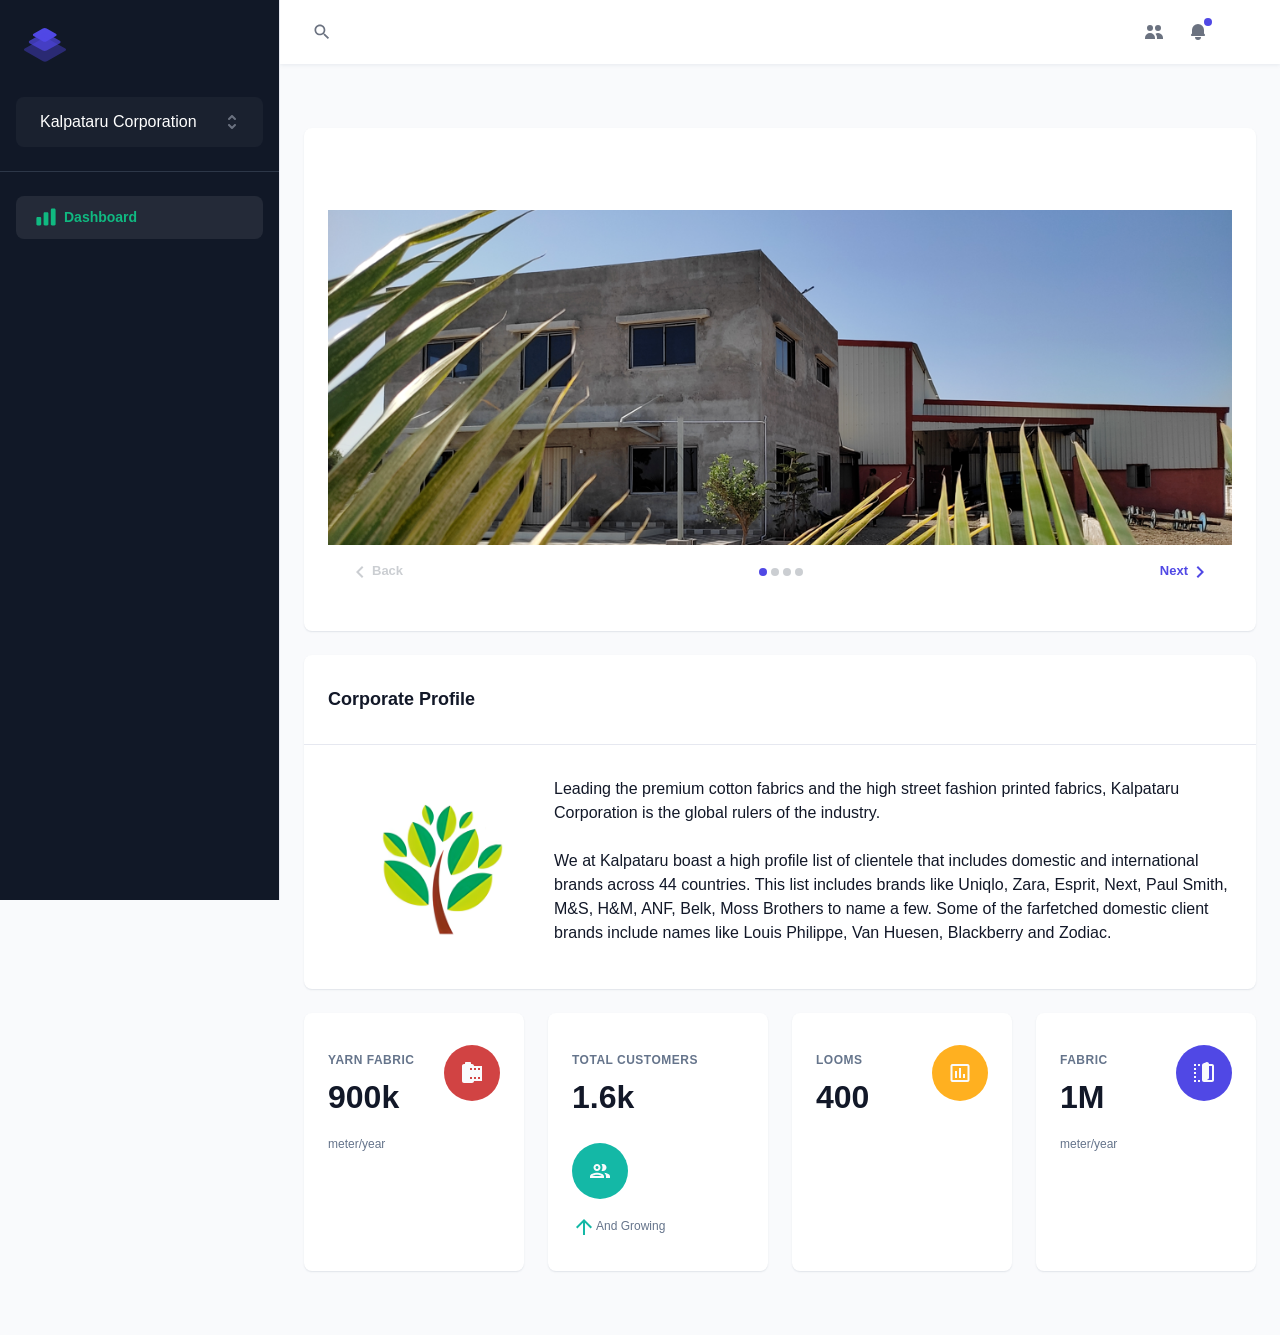
==== commit 272d234b: "images" ====
--- a/index.html
+++ b/index.html
@@ -1 +1 @@
-<!DOCTYPE html><html lang="en"><head><link rel="preconnect" href="https://fonts.googleapis.com"/><link rel="preconnect" href="https://fonts.gstatic.com"/><link rel="apple-touch-icon" sizes="180x180" href="/apple-touch-icon.png"/><link rel="icon" href="/favicon.ico"/><link rel="icon" type="image/png" sizes="32x32" href="/favicon-32x32.png"/><link rel="icon" type="image/png" sizes="16x16" href="/favicon-16x16.png"/><meta name="theme-color" content="#111827"/><link rel="preconnect" href="https://fonts.gstatic.com" crossorigin /><meta charSet="utf-8"/><meta name="viewport" content="initial-scale=1, width=device-width"/><title>Dashboard | Kalpataru Corporation</title><meta name="next-head-count" content="3"/><noscript data-n-css=""></noscript><script defer="" nomodule="" src="/_next/static/chunks/polyfills-5cd94c89d3acac5f.js"></script><script src="/_next/static/chunks/webpack-f8fe1f0eb2299c5d.js" defer=""></script><script src="/_next/static/chunks/framework-91d7f78b5b4003c8.js" defer=""></script><script src="/_next/static/chunks/main-d98b4a7f39fdfc80.js" defer=""></script><script src="/_next/static/chunks/pages/_app-9464667422426c96.js" defer=""></script><script src="/_next/static/chunks/36bcf0ca-5c1c25b72b210ba9.js" defer=""></script><script src="/_next/static/chunks/695-d37eccd86bb59417.js" defer=""></script><script src="/_next/static/chunks/694-8a68ff5823d2cf4f.js" defer=""></script><script src="/_next/static/chunks/514-591dfaa27b0851ed.js" defer=""></script><script src="/_next/static/chunks/1-4d5a6e205a19712a.js" defer=""></script><script src="/_next/static/chunks/335-e1b9143c6997a422.js" defer=""></script><script src="/_next/static/chunks/964-d4db00758f6f6d9f.js" defer=""></script><script src="/_next/static/chunks/186-574d6f499d7cf071.js" defer=""></script><script src="/_next/static/chunks/568-d16916ca6c385e4d.js" defer=""></script><script src="/_next/static/chunks/pages/index-0682c6403808f08b.js" defer=""></script><script src="/_next/static/4V5iu4EA09b3-ZgbyLpDJ/_buildManifest.js" defer=""></script><script src="/_next/static/4V5iu4EA09b3-ZgbyLpDJ/_ssgManifest.js" defer=""></script><script src="/_next/static/4V5iu4EA09b3-ZgbyLpDJ/_middlewareManifest.js" defer=""></script><style data-emotion="css-global 19zw7tq">html{-webkit-font-smoothing:antialiased;-moz-osx-font-smoothing:grayscale;box-sizing:border-box;-webkit-text-size-adjust:100%;}*,*::before,*::after{box-sizing:inherit;}strong,b{font-weight:700;}body{margin:0;color:#121828;font-size:1rem;font-weight:400;line-height:1.5;font-family:"Inter",-apple-system,BlinkMacSystemFont,"Segoe UI",Helvetica,Arial,sans-serif,"Apple Color Emoji","Segoe UI Emoji";background-color:#F9FAFC;}@media print{body{background-color:#fff;}}body::backdrop{background-color:#F9FAFC;}*{box-sizing:border-box;margin:0;padding:0;}html{-moz-osx-font-smoothing:grayscale;-webkit-font-smoothing:antialiased;display:-webkit-box;display:-webkit-flex;display:-ms-flexbox;display:flex;-webkit-flex-direction:column;-ms-flex-direction:column;flex-direction:column;min-height:100%;width:100%;}body{display:-webkit-box;display:-webkit-flex;display:-ms-flexbox;display:flex;-webkit-flex:1 1 auto;-ms-flex:1 1 auto;flex:1 1 auto;-webkit-flex-direction:column;-ms-flex-direction:column;flex-direction:column;min-height:100%;width:100%;}#__next{display:-webkit-box;display:-webkit-flex;display:-ms-flexbox;display:flex;-webkit-flex:1 1 auto;-ms-flex:1 1 auto;flex:1 1 auto;-webkit-flex-direction:column;-ms-flex-direction:column;flex-direction:column;height:100%;width:100%;}</style><style data-emotion="css qvls4e ajnmy4 nw5nzo 10ur324 1h77wgb 1v6a5v1 vjekv0 1dzn5ey i9gxme pnsv5s 1czs0mq y5i8f7 12vpnum gd7zjw vubbuv 1xhj18k 1mbfxj4 1k7k9vu yrxxqj 3rd7fc 11qjisw 17x7qyz hyy82 79elbk 1d3bbye po5fj 1yelhn 8w5n4d 67apvk pzsctx vemis6 1wxaqej 7vyygu 2voflx 61gin4 1cgxy1d 1kjyc92 bostwl 3hu7p5 3tz5j9 1fep017 1ueepiu 1ew0fbc 7mjceg 1matkb5 1k33q06 1sr3j4o 1rzb3uu cf0hj9 pjekcl 1hy9t21 1tu59u4 1o9ypuc 1g4yje1 19kzrtu 2tcqb0 gajhq5 1ptzaww rl5iwp 1kpphc1 d5e998 19wsrat 129bs90 1l6c7y9 1uk9c8u kb2c6s 13xnipr 13l0amk x6jp2x i482nc">.css-qvls4e{display:-webkit-box;display:-webkit-flex;display:-ms-flexbox;display:flex;-webkit-flex:1 1 auto;-ms-flex:1 1 auto;flex:1 1 auto;max-width:100%;padding-top:64px;}@media (min-width:1200px){.css-qvls4e{padding-left:280px;}}.css-ajnmy4{display:-webkit-box;display:-webkit-flex;display:-ms-flexbox;display:flex;-webkit-flex:1 1 auto;-ms-flex:1 1 auto;flex:1 1 auto;-webkit-flex-direction:column;-ms-flex-direction:column;flex-direction:column;width:100%;}.css-nw5nzo{-webkit-box-flex:1;-webkit-flex-grow:1;-ms-flex-positive:1;flex-grow:1;padding-top:64px;padding-bottom:64px;}.css-10ur324{width:100%;margin-left:auto;box-sizing:border-box;margin-right:auto;display:block;padding-left:16px;padding-right:16px;}@media (min-width:600px){.css-10ur324{padding-left:24px;padding-right:24px;}}.css-1h77wgb{box-sizing:border-box;display:-webkit-box;display:-webkit-flex;display:-ms-flexbox;display:flex;-webkit-box-flex-wrap:wrap;-webkit-flex-wrap:wrap;-ms-flex-wrap:wrap;flex-wrap:wrap;width:100%;-webkit-flex-direction:row;-ms-flex-direction:row;flex-direction:row;margin-top:-24px;width:calc(100% + 24px);margin-left:-24px;}.css-1h77wgb>.MuiGrid-item{padding-top:24px;}.css-1h77wgb>.MuiGrid-item{padding-left:24px;}.css-1v6a5v1{box-sizing:border-box;margin:0;-webkit-flex-direction:row;-ms-flex-direction:row;flex-direction:row;-webkit-flex-basis:100%;-ms-flex-preferred-size:100%;flex-basis:100%;-webkit-box-flex:0;-webkit-flex-grow:0;-ms-flex-positive:0;flex-grow:0;max-width:100%;}@media (min-width:1000px){.css-1v6a5v1{-webkit-flex-basis:100%;-ms-flex-preferred-size:100%;flex-basis:100%;-webkit-box-flex:0;-webkit-flex-grow:0;-ms-flex-positive:0;flex-grow:0;max-width:100%;}}@media (min-width:1200px){.css-1v6a5v1{-webkit-flex-basis:100%;-ms-flex-preferred-size:100%;flex-basis:100%;-webkit-box-flex:0;-webkit-flex-grow:0;-ms-flex-positive:0;flex-grow:0;max-width:100%;}}@media (min-width:1920px){.css-1v6a5v1{-webkit-flex-basis:100%;-ms-flex-preferred-size:100%;flex-basis:100%;-webkit-box-flex:0;-webkit-flex-grow:0;-ms-flex-positive:0;flex-grow:0;max-width:100%;}}.css-vjekv0{background-color:#FFFFFF;color:#121828;-webkit-transition:box-shadow 300ms cubic-bezier(0.4, 0, 0.2, 1) 0ms;transition:box-shadow 300ms cubic-bezier(0.4, 0, 0.2, 1) 0ms;border-radius:8px;box-shadow:0px 1px 1px rgba(100, 116, 139, 0.06),0px 1px 2px rgba(100, 116, 139, 0.1);overflow:hidden;height:100%;}.css-1dzn5ey{padding:16px;padding:32px 24px;}.css-1dzn5ey:last-child{padding-bottom:24px;}.css-1dzn5ey:last-child{padding-bottom:32px;}.css-i9gxme{-webkit-box-flex:1;-webkit-flex-grow:1;-ms-flex-positive:1;flex-grow:1;}.css-pnsv5s{background-color:#FFFFFF;color:#121828;-webkit-transition:box-shadow 300ms cubic-bezier(0.4, 0, 0.2, 1) 0ms;transition:box-shadow 300ms cubic-bezier(0.4, 0, 0.2, 1) 0ms;box-shadow:none;display:-webkit-box;display:-webkit-flex;display:-ms-flexbox;display:flex;-webkit-align-items:center;-webkit-box-align:center;-ms-flex-align:center;align-items:center;height:50px;padding-left:16px;background-color:#FFFFFF;}.css-1czs0mq{margin:0;font-size:1rem;font-weight:400;line-height:1.5;font-family:"Inter",-apple-system,BlinkMacSystemFont,"Segoe UI",Helvetica,Arial,sans-serif,"Apple Color Emoji","Segoe UI Emoji";}.css-y5i8f7{display:block;overflow:hidden;width:100%;}.css-12vpnum{background-color:#FFFFFF;color:#121828;-webkit-transition:box-shadow 300ms cubic-bezier(0.4, 0, 0.2, 1) 0ms;transition:box-shadow 300ms cubic-bezier(0.4, 0, 0.2, 1) 0ms;box-shadow:none;display:-webkit-box;display:-webkit-flex;display:-ms-flexbox;display:flex;-webkit-flex-direction:row;-ms-flex-direction:row;flex-direction:row;-webkit-box-pack:justify;-webkit-justify-content:space-between;justify-content:space-between;-webkit-align-items:center;-webkit-box-align:center;-ms-flex-align:center;align-items:center;background:#F9FAFC;padding:8px;background-color:#FFFFFF;}.css-gd7zjw{display:-webkit-inline-box;display:-webkit-inline-flex;display:-ms-inline-flexbox;display:inline-flex;-webkit-align-items:center;-webkit-box-align:center;-ms-flex-align:center;align-items:center;-webkit-box-pack:center;-ms-flex-pack:center;-webkit-justify-content:center;justify-content:center;position:relative;box-sizing:border-box;-webkit-tap-highlight-color:transparent;background-color:transparent;outline:0;border:0;margin:0;border-radius:0;padding:0;cursor:pointer;-webkit-user-select:none;-moz-user-select:none;-ms-user-select:none;user-select:none;vertical-align:middle;-moz-appearance:none;-webkit-appearance:none;-webkit-text-decoration:none;text-decoration:none;color:inherit;font-weight:600;font-family:"Inter",-apple-system,BlinkMacSystemFont,"Segoe UI",Helvetica,Arial,sans-serif,"Apple Color Emoji","Segoe UI Emoji";font-size:0.8125rem;line-height:1.75;text-transform:uppercase;min-width:64px;padding:4px 5px;border-radius:8px;-webkit-transition:background-color 250ms cubic-bezier(0.4, 0, 0.2, 1) 0ms,box-shadow 250ms cubic-bezier(0.4, 0, 0.2, 1) 0ms,border-color 250ms cubic-bezier(0.4, 0, 0.2, 1) 0ms,color 250ms cubic-bezier(0.4, 0, 0.2, 1) 0ms;transition:background-color 250ms cubic-bezier(0.4, 0, 0.2, 1) 0ms,box-shadow 250ms cubic-bezier(0.4, 0, 0.2, 1) 0ms,border-color 250ms cubic-bezier(0.4, 0, 0.2, 1) 0ms,color 250ms cubic-bezier(0.4, 0, 0.2, 1) 0ms;color:#5048E5;box-shadow:none;text-transform:none;padding:6px 16px;padding:7px 12px;}.css-gd7zjw::-moz-focus-inner{border-style:none;}.css-gd7zjw.Mui-disabled{pointer-events:none;cursor:default;}@media print{.css-gd7zjw{-webkit-print-color-adjust:exact;color-adjust:exact;}}.css-gd7zjw:hover{-webkit-text-decoration:none;text-decoration:none;background-color:rgba(80, 72, 229, 0.04);}@media (hover: none){.css-gd7zjw:hover{background-color:transparent;}}.css-gd7zjw.Mui-disabled{color:rgba(55, 65, 81, 0.26);}.css-gd7zjw:hover{box-shadow:none;}.css-gd7zjw.Mui-focusVisible{box-shadow:none;}.css-gd7zjw:active{box-shadow:none;}.css-gd7zjw.Mui-disabled{box-shadow:none;}.css-vubbuv{-webkit-user-select:none;-moz-user-select:none;-ms-user-select:none;user-select:none;width:1em;height:1em;display:inline-block;fill:currentColor;-webkit-flex-shrink:0;-ms-flex-negative:0;flex-shrink:0;-webkit-transition:fill 200ms cubic-bezier(0.4, 0, 0.2, 1) 0ms;transition:fill 200ms cubic-bezier(0.4, 0, 0.2, 1) 0ms;font-size:1.5rem;}.css-1xhj18k{display:-webkit-box;display:-webkit-flex;display:-ms-flexbox;display:flex;-webkit-flex-direction:row;-ms-flex-direction:row;flex-direction:row;}.css-1mbfxj4{-webkit-transition:background-color 150ms cubic-bezier(0.4, 0, 0.2, 1) 0ms;transition:background-color 150ms cubic-bezier(0.4, 0, 0.2, 1) 0ms;background-color:#5048E5;border-radius:50%;width:8px;height:8px;margin:0 2px;}.css-1k7k9vu{-webkit-transition:background-color 150ms cubic-bezier(0.4, 0, 0.2, 1) 0ms;transition:background-color 150ms cubic-bezier(0.4, 0, 0.2, 1) 0ms;background-color:rgba(55, 65, 81, 0.26);border-radius:50%;width:8px;height:8px;margin:0 2px;}.css-yrxxqj{background-color:#FFFFFF;color:#121828;-webkit-transition:box-shadow 300ms cubic-bezier(0.4, 0, 0.2, 1) 0ms;transition:box-shadow 300ms cubic-bezier(0.4, 0, 0.2, 1) 0ms;border-radius:8px;box-shadow:0px 1px 1px rgba(100, 116, 139, 0.06),0px 1px 2px rgba(100, 116, 139, 0.1);overflow:hidden;}.css-3rd7fc{display:-webkit-box;display:-webkit-flex;display:-ms-flexbox;display:flex;-webkit-align-items:center;-webkit-box-align:center;-ms-flex-align:center;align-items:center;padding:16px;padding:32px 24px;}.css-11qjisw{-webkit-flex:1 1 auto;-ms-flex:1 1 auto;flex:1 1 auto;}.css-17x7qyz{margin:0;font-weight:600;font-size:1.125rem;line-height:1.375;font-family:"Inter",-apple-system,BlinkMacSystemFont,"Segoe UI",Helvetica,Arial,sans-serif,"Apple Color Emoji","Segoe UI Emoji";display:block;}.css-hyy82{margin:0;-webkit-flex-shrink:0;-ms-flex-negative:0;flex-shrink:0;border-width:0;border-style:solid;border-color:#E6E8F0;border-bottom-width:thin;}.css-79elbk{position:relative;}.css-1d3bbye{box-sizing:border-box;display:-webkit-box;display:-webkit-flex;display:-ms-flexbox;display:flex;-webkit-box-flex-wrap:wrap;-webkit-flex-wrap:wrap;-ms-flex-wrap:wrap;flex-wrap:wrap;width:100%;-webkit-flex-direction:row;-ms-flex-direction:row;flex-direction:row;}.css-po5fj{box-sizing:border-box;margin:0;-webkit-flex-direction:row;-ms-flex-direction:row;flex-direction:row;-webkit-flex-basis:100%;-ms-flex-preferred-size:100%;flex-basis:100%;-webkit-box-flex:0;-webkit-flex-grow:0;-ms-flex-positive:0;flex-grow:0;max-width:100%;}@media (min-width:1000px){.css-po5fj{-webkit-flex-basis:100%;-ms-flex-preferred-size:100%;flex-basis:100%;-webkit-box-flex:0;-webkit-flex-grow:0;-ms-flex-positive:0;flex-grow:0;max-width:100%;}}@media (min-width:1200px){.css-po5fj{-webkit-flex-basis:25%;-ms-flex-preferred-size:25%;flex-basis:25%;-webkit-box-flex:0;-webkit-flex-grow:0;-ms-flex-positive:0;flex-grow:0;max-width:25%;}}@media (min-width:1920px){.css-po5fj{-webkit-flex-basis:25%;-ms-flex-preferred-size:25%;flex-basis:25%;-webkit-box-flex:0;-webkit-flex-grow:0;-ms-flex-positive:0;flex-grow:0;max-width:25%;}}.css-1yelhn{display:-webkit-box;display:-webkit-flex;display:-ms-flexbox;display:flex;-webkit-box-pack:center;-ms-flex-pack:center;-webkit-justify-content:center;justify-content:center;height:100%;}.css-8w5n4d{box-sizing:border-box;margin:0;-webkit-flex-direction:row;-ms-flex-direction:row;flex-direction:row;-webkit-flex-basis:100%;-ms-flex-preferred-size:100%;flex-basis:100%;-webkit-box-flex:0;-webkit-flex-grow:0;-ms-flex-positive:0;flex-grow:0;max-width:100%;}@media (min-width:1000px){.css-8w5n4d{-webkit-flex-basis:100%;-ms-flex-preferred-size:100%;flex-basis:100%;-webkit-box-flex:0;-webkit-flex-grow:0;-ms-flex-positive:0;flex-grow:0;max-width:100%;}}@media (min-width:1200px){.css-8w5n4d{-webkit-flex-basis:75%;-ms-flex-preferred-size:75%;flex-basis:75%;-webkit-box-flex:0;-webkit-flex-grow:0;-ms-flex-positive:0;flex-grow:0;max-width:75%;}}@media (min-width:1920px){.css-8w5n4d{-webkit-flex-basis:75%;-ms-flex-preferred-size:75%;flex-basis:75%;-webkit-box-flex:0;-webkit-flex-grow:0;-ms-flex-positive:0;flex-grow:0;max-width:75%;}}.css-67apvk{margin:0;font-size:1rem;font-weight:400;line-height:1.5;font-family:"Inter",-apple-system,BlinkMacSystemFont,"Segoe UI",Helvetica,Arial,sans-serif,"Apple Color Emoji","Segoe UI Emoji";color:inherit;}.css-pzsctx{box-sizing:border-box;margin:0;-webkit-flex-direction:row;-ms-flex-direction:row;flex-direction:row;-webkit-flex-basis:100%;-ms-flex-preferred-size:100%;flex-basis:100%;-webkit-box-flex:0;-webkit-flex-grow:0;-ms-flex-positive:0;flex-grow:0;max-width:100%;}@media (min-width:600px){.css-pzsctx{-webkit-flex-basis:50%;-ms-flex-preferred-size:50%;flex-basis:50%;-webkit-box-flex:0;-webkit-flex-grow:0;-ms-flex-positive:0;flex-grow:0;max-width:50%;}}@media (min-width:1200px){.css-pzsctx{-webkit-flex-basis:25%;-ms-flex-preferred-size:25%;flex-basis:25%;-webkit-box-flex:0;-webkit-flex-grow:0;-ms-flex-positive:0;flex-grow:0;max-width:25%;}}@media (min-width:1920px){.css-pzsctx{-webkit-flex-basis:25%;-ms-flex-preferred-size:25%;flex-basis:25%;-webkit-box-flex:0;-webkit-flex-grow:0;-ms-flex-positive:0;flex-grow:0;max-width:25%;}}.css-vemis6{box-sizing:border-box;display:-webkit-box;display:-webkit-flex;display:-ms-flexbox;display:flex;-webkit-box-flex-wrap:wrap;-webkit-flex-wrap:wrap;-ms-flex-wrap:wrap;flex-wrap:wrap;width:100%;-webkit-flex-direction:row;-ms-flex-direction:row;flex-direction:row;margin-top:-24px;width:calc(100% + 24px);margin-left:-24px;-webkit-box-pack:justify;-webkit-justify-content:space-between;justify-content:space-between;}.css-vemis6>.MuiGrid-item{padding-top:24px;}.css-vemis6>.MuiGrid-item{padding-left:24px;}.css-1wxaqej{box-sizing:border-box;margin:0;-webkit-flex-direction:row;-ms-flex-direction:row;flex-direction:row;}.css-7vyygu{margin:0;font-size:0.75rem;font-weight:600;letter-spacing:0.5px;line-height:2.5;text-transform:uppercase;font-family:"Inter",-apple-system,BlinkMacSystemFont,"Segoe UI",Helvetica,Arial,sans-serif,"Apple Color Emoji","Segoe UI Emoji";margin-bottom:0.35em;color:#65748B;}.css-2voflx{margin:0;font-weight:700;font-size:2rem;line-height:1.375;font-family:"Inter",-apple-system,BlinkMacSystemFont,"Segoe UI",Helvetica,Arial,sans-serif,"Apple Color Emoji","Segoe UI Emoji";color:#121828;}.css-61gin4{position:relative;display:-webkit-box;display:-webkit-flex;display:-ms-flexbox;display:flex;-webkit-align-items:center;-webkit-box-align:center;-ms-flex-align:center;align-items:center;-webkit-box-pack:center;-ms-flex-pack:center;-webkit-justify-content:center;justify-content:center;-webkit-flex-shrink:0;-ms-flex-negative:0;flex-shrink:0;width:40px;height:40px;font-family:"Inter",-apple-system,BlinkMacSystemFont,"Segoe UI",Helvetica,Arial,sans-serif,"Apple Color Emoji","Segoe UI Emoji";font-size:1.25rem;line-height:1;border-radius:50%;overflow:hidden;-webkit-user-select:none;-moz-user-select:none;-ms-user-select:none;user-select:none;color:#F9FAFC;background-color:#bdbdbd;background-color:#D14343;height:56px;width:56px;}.css-1cgxy1d{padding-top:16px;display:-webkit-box;display:-webkit-flex;display:-ms-flexbox;display:flex;-webkit-align-items:center;-webkit-box-align:center;-ms-flex-align:center;align-items:center;}.css-1kjyc92{margin:0;font-size:0.75rem;font-weight:400;line-height:1.66;font-family:"Inter",-apple-system,BlinkMacSystemFont,"Segoe UI",Helvetica,Arial,sans-serif,"Apple Color Emoji","Segoe UI Emoji";color:#65748B;}.css-bostwl{position:relative;display:-webkit-box;display:-webkit-flex;display:-ms-flexbox;display:flex;-webkit-align-items:center;-webkit-box-align:center;-ms-flex-align:center;align-items:center;-webkit-box-pack:center;-ms-flex-pack:center;-webkit-justify-content:center;justify-content:center;-webkit-flex-shrink:0;-ms-flex-negative:0;flex-shrink:0;width:40px;height:40px;font-family:"Inter",-apple-system,BlinkMacSystemFont,"Segoe UI",Helvetica,Arial,sans-serif,"Apple Color Emoji","Segoe UI Emoji";font-size:1.25rem;line-height:1;border-radius:50%;overflow:hidden;-webkit-user-select:none;-moz-user-select:none;-ms-user-select:none;user-select:none;color:#F9FAFC;background-color:#bdbdbd;background-color:#14B8A6;height:56px;width:56px;}.css-3hu7p5{-webkit-align-items:center;-webkit-box-align:center;-ms-flex-align:center;align-items:center;display:-webkit-box;display:-webkit-flex;display:-ms-flexbox;display:flex;padding-top:16px;}.css-3tz5j9{-webkit-user-select:none;-moz-user-select:none;-ms-user-select:none;user-select:none;width:1em;height:1em;display:inline-block;fill:currentColor;-webkit-flex-shrink:0;-ms-flex-negative:0;flex-shrink:0;-webkit-transition:fill 200ms cubic-bezier(0.4, 0, 0.2, 1) 0ms;transition:fill 200ms cubic-bezier(0.4, 0, 0.2, 1) 0ms;font-size:1.5rem;color:#14B8A6;}.css-1fep017{position:relative;display:-webkit-box;display:-webkit-flex;display:-ms-flexbox;display:flex;-webkit-align-items:center;-webkit-box-align:center;-ms-flex-align:center;align-items:center;-webkit-box-pack:center;-ms-flex-pack:center;-webkit-justify-content:center;justify-content:center;-webkit-flex-shrink:0;-ms-flex-negative:0;flex-shrink:0;width:40px;height:40px;font-family:"Inter",-apple-system,BlinkMacSystemFont,"Segoe UI",Helvetica,Arial,sans-serif,"Apple Color Emoji","Segoe UI Emoji";font-size:1.25rem;line-height:1;border-radius:50%;overflow:hidden;-webkit-user-select:none;-moz-user-select:none;-ms-user-select:none;user-select:none;color:#F9FAFC;background-color:#bdbdbd;background-color:#FFB020;height:56px;width:56px;}.css-1ueepiu{position:relative;display:-webkit-box;display:-webkit-flex;display:-ms-flexbox;display:flex;-webkit-align-items:center;-webkit-box-align:center;-ms-flex-align:center;align-items:center;-webkit-box-pack:center;-ms-flex-pack:center;-webkit-justify-content:center;justify-content:center;-webkit-flex-shrink:0;-ms-flex-negative:0;flex-shrink:0;width:40px;height:40px;font-family:"Inter",-apple-system,BlinkMacSystemFont,"Segoe UI",Helvetica,Arial,sans-serif,"Apple Color Emoji","Segoe UI Emoji";font-size:1.25rem;line-height:1;border-radius:50%;overflow:hidden;-webkit-user-select:none;-moz-user-select:none;-ms-user-select:none;user-select:none;color:#F9FAFC;background-color:#bdbdbd;background-color:#5048E5;height:56px;width:56px;}.css-1ew0fbc{background-color:#FFFFFF;color:#121828;-webkit-transition:box-shadow 300ms cubic-bezier(0.4, 0, 0.2, 1) 0ms;transition:box-shadow 300ms cubic-bezier(0.4, 0, 0.2, 1) 0ms;box-shadow:0px 1px 5px rgba(100, 116, 139, 0.12);display:-webkit-box;display:-webkit-flex;display:-ms-flexbox;display:flex;-webkit-flex-direction:column;-ms-flex-direction:column;flex-direction:column;width:100%;box-sizing:border-box;-webkit-flex-shrink:0;-ms-flex-negative:0;flex-shrink:0;position:fixed;z-index:1100;top:0;left:auto;right:0;background-color:#5048E5;color:#FFFFFF;background-color:#FFFFFF;box-shadow:0px 1px 4px rgba(100, 116, 139, 0.12);}@media print{.css-1ew0fbc{position:absolute;}}@media (min-width:1200px){.css-1ew0fbc{left:280px;width:calc(100% - 280px);}}.css-7mjceg{position:relative;display:-webkit-box;display:-webkit-flex;display:-ms-flexbox;display:flex;-webkit-align-items:center;-webkit-box-align:center;-ms-flex-align:center;align-items:center;min-height:56px;min-height:64px;left:0;padding-left:16px;padding-right:16px;}@media (min-width:0px) and (orientation: landscape){.css-7mjceg{min-height:48px;}}@media (min-width:600px){.css-7mjceg{min-height:64px;}}.css-1matkb5{display:-webkit-inline-box;display:-webkit-inline-flex;display:-ms-inline-flexbox;display:inline-flex;-webkit-align-items:center;-webkit-box-align:center;-ms-flex-align:center;align-items:center;-webkit-box-pack:center;-ms-flex-pack:center;-webkit-justify-content:center;justify-content:center;position:relative;box-sizing:border-box;-webkit-tap-highlight-color:transparent;background-color:transparent;outline:0;border:0;margin:0;border-radius:0;padding:0;cursor:pointer;-webkit-user-select:none;-moz-user-select:none;-ms-user-select:none;user-select:none;vertical-align:middle;-moz-appearance:none;-webkit-appearance:none;-webkit-text-decoration:none;text-decoration:none;color:inherit;text-align:center;-webkit-flex:0 0 auto;-ms-flex:0 0 auto;flex:0 0 auto;font-size:1.5rem;padding:8px;border-radius:50%;overflow:visible;color:#6B7280;-webkit-transition:background-color 150ms cubic-bezier(0.4, 0, 0.2, 1) 0ms;transition:background-color 150ms cubic-bezier(0.4, 0, 0.2, 1) 0ms;}.css-1matkb5::-moz-focus-inner{border-style:none;}.css-1matkb5.Mui-disabled{pointer-events:none;cursor:default;}@media print{.css-1matkb5{-webkit-print-color-adjust:exact;color-adjust:exact;}}.css-1matkb5:hover{background-color:rgba(107, 114, 128, 0.04);}@media (hover: none){.css-1matkb5:hover{background-color:transparent;}}.css-1matkb5.Mui-disabled{background-color:transparent;color:rgba(55, 65, 81, 0.26);}@media (min-width:0px){.css-1matkb5{display:-webkit-inline-box;display:-webkit-inline-flex;display:-ms-inline-flexbox;display:inline-flex;}}@media (min-width:1200px){.css-1matkb5{display:none;}}.css-1k33q06{-webkit-user-select:none;-moz-user-select:none;-ms-user-select:none;user-select:none;width:1em;height:1em;display:inline-block;fill:currentColor;-webkit-flex-shrink:0;-ms-flex-negative:0;flex-shrink:0;-webkit-transition:fill 200ms cubic-bezier(0.4, 0, 0.2, 1) 0ms;transition:fill 200ms cubic-bezier(0.4, 0, 0.2, 1) 0ms;font-size:1.25rem;}.css-1sr3j4o{display:-webkit-inline-box;display:-webkit-inline-flex;display:-ms-inline-flexbox;display:inline-flex;-webkit-align-items:center;-webkit-box-align:center;-ms-flex-align:center;align-items:center;-webkit-box-pack:center;-ms-flex-pack:center;-webkit-justify-content:center;justify-content:center;position:relative;box-sizing:border-box;-webkit-tap-highlight-color:transparent;background-color:transparent;outline:0;border:0;margin:0;border-radius:0;padding:0;cursor:pointer;-webkit-user-select:none;-moz-user-select:none;-ms-user-select:none;user-select:none;vertical-align:middle;-moz-appearance:none;-webkit-appearance:none;-webkit-text-decoration:none;text-decoration:none;color:inherit;text-align:center;-webkit-flex:0 0 auto;-ms-flex:0 0 auto;flex:0 0 auto;font-size:1.5rem;padding:8px;border-radius:50%;overflow:visible;color:#6B7280;-webkit-transition:background-color 150ms cubic-bezier(0.4, 0, 0.2, 1) 0ms;transition:background-color 150ms cubic-bezier(0.4, 0, 0.2, 1) 0ms;margin-left:8px;}.css-1sr3j4o::-moz-focus-inner{border-style:none;}.css-1sr3j4o.Mui-disabled{pointer-events:none;cursor:default;}@media print{.css-1sr3j4o{-webkit-print-color-adjust:exact;color-adjust:exact;}}.css-1sr3j4o:hover{background-color:rgba(107, 114, 128, 0.04);}@media (hover: none){.css-1sr3j4o:hover{background-color:transparent;}}.css-1sr3j4o.Mui-disabled{background-color:transparent;color:rgba(55, 65, 81, 0.26);}.css-1rzb3uu{position:relative;display:-webkit-inline-box;display:-webkit-inline-flex;display:-ms-inline-flexbox;display:inline-flex;vertical-align:middle;-webkit-flex-shrink:0;-ms-flex-negative:0;flex-shrink:0;}.css-cf0hj9{display:-webkit-box;display:-webkit-flex;display:-ms-flexbox;display:flex;-webkit-flex-direction:row;-ms-flex-direction:row;flex-direction:row;-webkit-box-flex-wrap:wrap;-webkit-flex-wrap:wrap;-ms-flex-wrap:wrap;flex-wrap:wrap;-webkit-box-pack:center;-ms-flex-pack:center;-webkit-justify-content:center;justify-content:center;-webkit-align-content:center;-ms-flex-line-pack:center;align-content:center;-webkit-align-items:center;-webkit-box-align:center;-ms-flex-align:center;align-items:center;position:absolute;box-sizing:border-box;font-family:"Inter",-apple-system,BlinkMacSystemFont,"Segoe UI",Helvetica,Arial,sans-serif,"Apple Color Emoji","Segoe UI Emoji";font-weight:500;font-size:0.75rem;min-width:8px;line-height:1;padding:0;height:8px;border-radius:4px;z-index:1;-webkit-transition:-webkit-transform 225ms cubic-bezier(0.4, 0, 0.2, 1) 0ms;transition:transform 225ms cubic-bezier(0.4, 0, 0.2, 1) 0ms;background-color:#5048E5;color:#FFFFFF;top:0;right:0;-webkit-transform:scale(1) translate(50%, -50%);-moz-transform:scale(1) translate(50%, -50%);-ms-transform:scale(1) translate(50%, -50%);transform:scale(1) translate(50%, -50%);transform-origin:100% 0%;}.css-cf0hj9.MuiBadge-invisible{-webkit-transform:scale(0) translate(50%, -50%);-moz-transform:scale(0) translate(50%, -50%);-ms-transform:scale(0) translate(50%, -50%);transform:scale(0) translate(50%, -50%);}.css-pjekcl{position:relative;display:-webkit-box;display:-webkit-flex;display:-ms-flexbox;display:flex;-webkit-align-items:center;-webkit-box-align:center;-ms-flex-align:center;align-items:center;-webkit-box-pack:center;-ms-flex-pack:center;-webkit-justify-content:center;justify-content:center;-webkit-flex-shrink:0;-ms-flex-negative:0;flex-shrink:0;width:40px;height:40px;font-family:"Inter",-apple-system,BlinkMacSystemFont,"Segoe UI",Helvetica,Arial,sans-serif,"Apple Color Emoji","Segoe UI Emoji";font-size:1.25rem;line-height:1;border-radius:50%;overflow:hidden;-webkit-user-select:none;-moz-user-select:none;-ms-user-select:none;user-select:none;height:40px;width:40px;margin-left:8px;}.css-1hy9t21{width:100%;height:100%;text-align:center;object-fit:cover;color:transparent;text-indent:10000px;}.css-1tu59u4{-webkit-flex:0 0 auto;-ms-flex:0 0 auto;flex:0 0 auto;}.css-1o9ypuc{background-color:#FFFFFF;color:#121828;-webkit-transition:box-shadow 300ms cubic-bezier(0.4, 0, 0.2, 1) 0ms;transition:box-shadow 300ms cubic-bezier(0.4, 0, 0.2, 1) 0ms;box-shadow:none;overflow-y:auto;display:-webkit-box;display:-webkit-flex;display:-ms-flexbox;display:flex;-webkit-flex-direction:column;-ms-flex-direction:column;flex-direction:column;height:100%;-webkit-flex:1 0 auto;-ms-flex:1 0 auto;flex:1 0 auto;z-index:1200;-webkit-overflow-scrolling:touch;position:fixed;top:0;outline:0;left:0;border-right:1px solid #E6E8F0;background-color:#111827;color:#FFFFFF;width:280px;}.css-1g4yje1{display:-webkit-box;display:-webkit-flex;display:-ms-flexbox;display:flex;-webkit-flex-direction:column;-ms-flex-direction:column;flex-direction:column;height:100%;}.css-19kzrtu{padding:24px;}.css-2tcqb0{height:42px;width:42px;}.css-gajhq5{padding-left:16px;padding-right:16px;}.css-1ptzaww{-webkit-align-items:center;-webkit-box-align:center;-ms-flex-align:center;align-items:center;background-color:rgba(255, 255, 255, 0.04);cursor:pointer;display:-webkit-box;display:-webkit-flex;display:-ms-flexbox;display:flex;-webkit-box-pack:justify;-webkit-justify-content:space-between;justify-content:space-between;padding-left:24px;padding-right:24px;padding-top:11px;padding-bottom:11px;border-radius:8px;}.css-rl5iwp{margin:0;font-size:1rem;font-weight:500;line-height:1.75;font-family:"Inter",-apple-system,BlinkMacSystemFont,"Segoe UI",Helvetica,Arial,sans-serif,"Apple Color Emoji","Segoe UI Emoji";color:inherit;}.css-1kpphc1{-webkit-user-select:none;-moz-user-select:none;-ms-user-select:none;user-select:none;width:1em;height:1em;display:inline-block;fill:currentColor;-webkit-flex-shrink:0;-ms-flex-negative:0;flex-shrink:0;-webkit-transition:fill 200ms cubic-bezier(0.4, 0, 0.2, 1) 0ms;transition:fill 200ms cubic-bezier(0.4, 0, 0.2, 1) 0ms;font-size:1.5rem;color:#6B7280;width:14px;height:14px;}.css-d5e998{margin:0;-webkit-flex-shrink:0;-ms-flex-negative:0;flex-shrink:0;border-width:0;border-style:solid;border-color:#E6E8F0;border-bottom-width:thin;border-color:#2D3748;margin-top:24px;margin-bottom:24px;}.css-19wsrat{display:-webkit-box;display:-webkit-flex;display:-ms-flexbox;display:flex;-webkit-box-pack:start;-ms-flex-pack:start;-webkit-justify-content:flex-start;justify-content:flex-start;-webkit-align-items:center;-webkit-box-align:center;-ms-flex-align:center;align-items:center;position:relative;-webkit-text-decoration:none;text-decoration:none;width:100%;box-sizing:border-box;text-align:left;padding-top:8px;padding-bottom:8px;display:-webkit-box;display:-webkit-flex;display:-ms-flexbox;display:flex;margin-bottom:4px;padding-top:0px;padding-bottom:0px;padding-left:16px;padding-right:16px;}.css-19wsrat.Mui-focusVisible{background-color:rgba(55, 65, 81, 0.12);}.css-19wsrat.Mui-selected{background-color:rgba(80, 72, 229, 0.08);}.css-19wsrat.Mui-selected.Mui-focusVisible{background-color:rgba(80, 72, 229, 0.2);}.css-19wsrat.Mui-disabled{opacity:0.38;}.css-129bs90{display:-webkit-inline-box;display:-webkit-inline-flex;display:-ms-inline-flexbox;display:inline-flex;-webkit-align-items:center;-webkit-box-align:center;-ms-flex-align:center;align-items:center;-webkit-box-pack:center;-ms-flex-pack:center;-webkit-justify-content:center;justify-content:center;position:relative;box-sizing:border-box;-webkit-tap-highlight-color:transparent;background-color:transparent;outline:0;border:0;margin:0;border-radius:0;padding:0;cursor:pointer;-webkit-user-select:none;-moz-user-select:none;-ms-user-select:none;user-select:none;vertical-align:middle;-moz-appearance:none;-webkit-appearance:none;-webkit-text-decoration:none;text-decoration:none;color:inherit;font-weight:600;font-family:"Inter",-apple-system,BlinkMacSystemFont,"Segoe UI",Helvetica,Arial,sans-serif,"Apple Color Emoji","Segoe UI Emoji";font-size:0.875rem;line-height:1.75;text-transform:uppercase;min-width:64px;padding:6px 8px;border-radius:8px;-webkit-transition:background-color 250ms cubic-bezier(0.4, 0, 0.2, 1) 0ms,box-shadow 250ms cubic-bezier(0.4, 0, 0.2, 1) 0ms,border-color 250ms cubic-bezier(0.4, 0, 0.2, 1) 0ms,color 250ms cubic-bezier(0.4, 0, 0.2, 1) 0ms;transition:background-color 250ms cubic-bezier(0.4, 0, 0.2, 1) 0ms,box-shadow 250ms cubic-bezier(0.4, 0, 0.2, 1) 0ms,border-color 250ms cubic-bezier(0.4, 0, 0.2, 1) 0ms,color 250ms cubic-bezier(0.4, 0, 0.2, 1) 0ms;color:#5048E5;box-shadow:none;text-transform:none;padding:8px 20px;padding:9px 16px;background-color:rgba(255,255,255, 0.08);border-radius:8px;color:#10B981;font-weight:700;-webkit-box-pack:start;-ms-flex-pack:start;-webkit-justify-content:flex-start;justify-content:flex-start;padding-left:24px;padding-right:24px;text-align:left;text-transform:none;width:100%;}.css-129bs90::-moz-focus-inner{border-style:none;}.css-129bs90.Mui-disabled{pointer-events:none;cursor:default;}@media print{.css-129bs90{-webkit-print-color-adjust:exact;color-adjust:exact;}}.css-129bs90:hover{-webkit-text-decoration:none;text-decoration:none;background-color:rgba(80, 72, 229, 0.04);}@media (hover: none){.css-129bs90:hover{background-color:transparent;}}.css-129bs90.Mui-disabled{color:rgba(55, 65, 81, 0.26);}.css-129bs90:hover{box-shadow:none;}.css-129bs90.Mui-focusVisible{box-shadow:none;}.css-129bs90:active{box-shadow:none;}.css-129bs90.Mui-disabled{box-shadow:none;}.css-129bs90 .MuiButton-startIcon{color:#10B981;}.css-129bs90:hover{background-color:rgba(255,255,255, 0.08);}.css-1l6c7y9{display:inherit;margin-right:8px;margin-left:-4px;}.css-1l6c7y9>*:nth-of-type(1){font-size:20px;}.css-1uk9c8u{display:-webkit-inline-box;display:-webkit-inline-flex;display:-ms-inline-flexbox;display:inline-flex;-webkit-align-items:center;-webkit-box-align:center;-ms-flex-align:center;align-items:center;-webkit-box-pack:center;-ms-flex-pack:center;-webkit-justify-content:center;justify-content:center;position:relative;box-sizing:border-box;-webkit-tap-highlight-color:transparent;background-color:transparent;outline:0;border:0;margin:0;border-radius:0;padding:0;cursor:pointer;-webkit-user-select:none;-moz-user-select:none;-ms-user-select:none;user-select:none;vertical-align:middle;-moz-appearance:none;-webkit-appearance:none;-webkit-text-decoration:none;text-decoration:none;color:inherit;font-weight:600;font-family:"Inter",-apple-system,BlinkMacSystemFont,"Segoe UI",Helvetica,Arial,sans-serif,"Apple Color Emoji","Segoe UI Emoji";font-size:0.875rem;line-height:1.75;text-transform:uppercase;min-width:64px;padding:6px 8px;border-radius:8px;-webkit-transition:background-color 250ms cubic-bezier(0.4, 0, 0.2, 1) 0ms,box-shadow 250ms cubic-bezier(0.4, 0, 0.2, 1) 0ms,border-color 250ms cubic-bezier(0.4, 0, 0.2, 1) 0ms,color 250ms cubic-bezier(0.4, 0, 0.2, 1) 0ms;transition:background-color 250ms cubic-bezier(0.4, 0, 0.2, 1) 0ms,box-shadow 250ms cubic-bezier(0.4, 0, 0.2, 1) 0ms,border-color 250ms cubic-bezier(0.4, 0, 0.2, 1) 0ms,color 250ms cubic-bezier(0.4, 0, 0.2, 1) 0ms;color:#5048E5;box-shadow:none;text-transform:none;padding:8px 20px;padding:9px 16px;border-radius:8px;color:#D1D5DB;-webkit-box-pack:start;-ms-flex-pack:start;-webkit-justify-content:flex-start;justify-content:flex-start;padding-left:24px;padding-right:24px;text-align:left;text-transform:none;width:100%;}.css-1uk9c8u::-moz-focus-inner{border-style:none;}.css-1uk9c8u.Mui-disabled{pointer-events:none;cursor:default;}@media print{.css-1uk9c8u{-webkit-print-color-adjust:exact;color-adjust:exact;}}.css-1uk9c8u:hover{-webkit-text-decoration:none;text-decoration:none;background-color:rgba(80, 72, 229, 0.04);}@media (hover: none){.css-1uk9c8u:hover{background-color:transparent;}}.css-1uk9c8u.Mui-disabled{color:rgba(55, 65, 81, 0.26);}.css-1uk9c8u:hover{box-shadow:none;}.css-1uk9c8u.Mui-focusVisible{box-shadow:none;}.css-1uk9c8u:active{box-shadow:none;}.css-1uk9c8u.Mui-disabled{box-shadow:none;}.css-1uk9c8u .MuiButton-startIcon{color:#9CA3AF;}.css-1uk9c8u:hover{background-color:rgba(255,255,255, 0.08);}.css-kb2c6s{margin:0px;top:auto;right:20px;bottom:20px;left:auto;position:fixed;height:320px;-webkit-transform:translateZ(0px);-moz-transform:translateZ(0px);-ms-transform:translateZ(0px);transform:translateZ(0px);-webkit-box-flex:1;-webkit-flex-grow:1;-ms-flex-positive:1;flex-grow:1;}.css-13xnipr{z-index:1050;display:-webkit-box;display:-webkit-flex;display:-ms-flexbox;display:flex;-webkit-align-items:center;-webkit-box-align:center;-ms-flex-align:center;align-items:center;pointer-events:none;-webkit-flex-direction:column-reverse;-ms-flex-direction:column-reverse;flex-direction:column-reverse;position:absolute;bottom:16px;right:16px;}.css-13xnipr .MuiSpeedDial-actions{-webkit-flex-direction:column-reverse;-ms-flex-direction:column-reverse;flex-direction:column-reverse;margin-bottom:-32px;padding-bottom:48px;}.css-13l0amk{display:-webkit-inline-box;display:-webkit-inline-flex;display:-ms-inline-flexbox;display:inline-flex;-webkit-align-items:center;-webkit-box-align:center;-ms-flex-align:center;align-items:center;-webkit-box-pack:center;-ms-flex-pack:center;-webkit-justify-content:center;justify-content:center;position:relative;box-sizing:border-box;-webkit-tap-highlight-color:transparent;background-color:transparent;outline:0;border:0;margin:0;border-radius:0;padding:0;cursor:pointer;-webkit-user-select:none;-moz-user-select:none;-ms-user-select:none;user-select:none;vertical-align:middle;-moz-appearance:none;-webkit-appearance:none;-webkit-text-decoration:none;text-decoration:none;color:inherit;font-weight:600;font-family:"Inter",-apple-system,BlinkMacSystemFont,"Segoe UI",Helvetica,Arial,sans-serif,"Apple Color Emoji","Segoe UI Emoji";font-size:0.875rem;line-height:1.75;text-transform:uppercase;min-height:36px;-webkit-transition:background-color 250ms cubic-bezier(0.4, 0, 0.2, 1) 0ms,box-shadow 250ms cubic-bezier(0.4, 0, 0.2, 1) 0ms,border-color 250ms cubic-bezier(0.4, 0, 0.2, 1) 0ms;transition:background-color 250ms cubic-bezier(0.4, 0, 0.2, 1) 0ms,box-shadow 250ms cubic-bezier(0.4, 0, 0.2, 1) 0ms,border-color 250ms cubic-bezier(0.4, 0, 0.2, 1) 0ms;border-radius:50%;padding:0;min-width:0;width:56px;height:56px;box-shadow:0px 2px 6px rgba(100, 116, 139, 0.12);color:rgba(0, 0, 0, 0.87);background-color:#e0e0e0;color:#FFFFFF;background-color:#5048E5;pointer-events:auto;}.css-13l0amk::-moz-focus-inner{border-style:none;}.css-13l0amk.Mui-disabled{pointer-events:none;cursor:default;}@media print{.css-13l0amk{-webkit-print-color-adjust:exact;color-adjust:exact;}}.css-13l0amk:active{box-shadow:0px 6px 15px rgba(100, 116, 139, 0.12);}.css-13l0amk:hover{background-color:#f5f5f5;-webkit-text-decoration:none;text-decoration:none;}@media (hover: none){.css-13l0amk:hover{background-color:#e0e0e0;}}.css-13l0amk.Mui-focusVisible{box-shadow:0px 2px 6px rgba(100, 116, 139, 0.12);}.css-13l0amk.Mui-disabled{color:rgba(55, 65, 81, 0.26);box-shadow:none;background-color:rgba(55, 65, 81, 0.12);}.css-13l0amk:hover{background-color:#3832A0;}@media (hover: none){.css-13l0amk:hover{background-color:#5048E5;}}.css-x6jp2x{display:-webkit-box;display:-webkit-flex;display:-ms-flexbox;display:flex;pointer-events:none;-webkit-transition:top 0s linear 0.2s;transition:top 0s linear 0.2s;}.css-i482nc{display:-webkit-inline-box;display:-webkit-inline-flex;display:-ms-inline-flexbox;display:inline-flex;-webkit-align-items:center;-webkit-box-align:center;-ms-flex-align:center;align-items:center;-webkit-box-pack:center;-ms-flex-pack:center;-webkit-justify-content:center;justify-content:center;position:relative;box-sizing:border-box;-webkit-tap-highlight-color:transparent;background-color:transparent;outline:0;border:0;margin:0;border-radius:0;padding:0;cursor:pointer;-webkit-user-select:none;-moz-user-select:none;-ms-user-select:none;user-select:none;vertical-align:middle;-moz-appearance:none;-webkit-appearance:none;-webkit-text-decoration:none;text-decoration:none;color:inherit;font-weight:600;font-family:"Inter",-apple-system,BlinkMacSystemFont,"Segoe UI",Helvetica,Arial,sans-serif,"Apple Color Emoji","Segoe UI Emoji";font-size:0.875rem;line-height:1.75;text-transform:uppercase;min-height:36px;-webkit-transition:background-color 250ms cubic-bezier(0.4, 0, 0.2, 1) 0ms,box-shadow 250ms cubic-bezier(0.4, 0, 0.2, 1) 0ms,border-color 250ms cubic-bezier(0.4, 0, 0.2, 1) 0ms;transition:background-color 250ms cubic-bezier(0.4, 0, 0.2, 1) 0ms,box-shadow 250ms cubic-bezier(0.4, 0, 0.2, 1) 0ms,border-color 250ms cubic-bezier(0.4, 0, 0.2, 1) 0ms;border-radius:50%;padding:0;min-width:0;width:40px;height:40px;box-shadow:0px 2px 6px rgba(100, 116, 139, 0.12);color:rgba(0, 0, 0, 0.87);background-color:#e0e0e0;margin:8px;color:#65748B;background-color:#FFFFFF;-webkit-transition:-webkit-transform 200ms cubic-bezier(0.4, 0, 0.2, 1) 0ms,opacity 0.8s;transition:transform 200ms cubic-bezier(0.4, 0, 0.2, 1) 0ms,opacity 0.8s;opacity:0;-webkit-transform:scale(0);-moz-transform:scale(0);-ms-transform:scale(0);transform:scale(0);background:black;}.css-i482nc::-moz-focus-inner{border-style:none;}.css-i482nc.Mui-disabled{pointer-events:none;cursor:default;}@media print{.css-i482nc{-webkit-print-color-adjust:exact;color-adjust:exact;}}.css-i482nc:active{box-shadow:0px 6px 15px rgba(100, 116, 139, 0.12);}.css-i482nc:hover{background-color:#f5f5f5;-webkit-text-decoration:none;text-decoration:none;}@media (hover: none){.css-i482nc:hover{background-color:#e0e0e0;}}.css-i482nc.Mui-focusVisible{box-shadow:0px 2px 6px rgba(100, 116, 139, 0.12);}.css-i482nc.Mui-disabled{color:rgba(55, 65, 81, 0.26);box-shadow:none;background-color:rgba(55, 65, 81, 0.12);}.css-i482nc:hover{background-color:rgb(216, 216, 216);}</style><style data-href="https://fonts.googleapis.com/css2?family=Inter:wght@100;200;300;400;500;600;700;800;900&display=swap">@font-face{font-family:'Inter';font-style:normal;font-weight:100;font-display:swap;src:url(https://fonts.gstatic.com/s/inter/v8/UcCO3FwrK3iLTeHuS_fvQtMwCp50KnMw2boKoduKmMEVuLyeMZs.woff) format('woff')}@font-face{font-family:'Inter';font-style:normal;font-weight:200;font-display:swap;src:url(https://fonts.gstatic.com/s/inter/v8/UcCO3FwrK3iLTeHuS_fvQtMwCp50KnMw2boKoduKmMEVuDyfMZs.woff) format('woff')}@font-face{font-family:'Inter';font-style:normal;font-weight:300;font-display:swap;src:url(https://fonts.gstatic.com/s/inter/v8/UcCO3FwrK3iLTeHuS_fvQtMwCp50KnMw2boKoduKmMEVuOKfMZs.woff) format('woff')}@font-face{font-family:'Inter';font-style:normal;font-weight:400;font-display:swap;src:url(https://fonts.gstatic.com/s/inter/v8/UcCO3FwrK3iLTeHuS_fvQtMwCp50KnMw2boKoduKmMEVuLyfMZs.woff) format('woff')}@font-face{font-family:'Inter';font-style:normal;font-weight:500;font-display:swap;src:url(https://fonts.gstatic.com/s/inter/v8/UcCO3FwrK3iLTeHuS_fvQtMwCp50KnMw2boKoduKmMEVuI6fMZs.woff) format('woff')}@font-face{font-family:'Inter';font-style:normal;font-weight:600;font-display:swap;src:url(https://fonts.gstatic.com/s/inter/v8/UcCO3FwrK3iLTeHuS_fvQtMwCp50KnMw2boKoduKmMEVuGKYMZs.woff) format('woff')}@font-face{font-family:'Inter';font-style:normal;font-weight:700;font-display:swap;src:url(https://fonts.gstatic.com/s/inter/v8/UcCO3FwrK3iLTeHuS_fvQtMwCp50KnMw2boKoduKmMEVuFuYMZs.woff) format('woff')}@font-face{font-family:'Inter';font-style:normal;font-weight:800;font-display:swap;src:url(https://fonts.gstatic.com/s/inter/v8/UcCO3FwrK3iLTeHuS_fvQtMwCp50KnMw2boKoduKmMEVuDyYMZs.woff) format('woff')}@font-face{font-family:'Inter';font-style:normal;font-weight:900;font-display:swap;src:url(https://fonts.gstatic.com/s/inter/v8/UcCO3FwrK3iLTeHuS_fvQtMwCp50KnMw2boKoduKmMEVuBWYMZs.woff) format('woff')}@font-face{font-family:'Inter';font-style:normal;font-weight:100;font-display:swap;src:url(https://fonts.gstatic.com/s/inter/v8/UcC73FwrK3iLTeHuS_fvQtMwCp50KnMa2JL7W0Q5n-wU.woff2) format('woff2');unicode-range:U+0460-052F,U+1C80-1C88,U+20B4,U+2DE0-2DFF,U+A640-A69F,U+FE2E-FE2F}@font-face{font-family:'Inter';font-style:normal;font-weight:100;font-display:swap;src:url(https://fonts.gstatic.com/s/inter/v8/UcC73FwrK3iLTeHuS_fvQtMwCp50KnMa0ZL7W0Q5n-wU.woff2) format('woff2');unicode-range:U+0400-045F,U+0490-0491,U+04B0-04B1,U+2116}@font-face{font-family:'Inter';font-style:normal;font-weight:100;font-display:swap;src:url(https://fonts.gstatic.com/s/inter/v8/UcC73FwrK3iLTeHuS_fvQtMwCp50KnMa2ZL7W0Q5n-wU.woff2) format('woff2');unicode-range:U+1F00-1FFF}@font-face{font-family:'Inter';font-style:normal;font-weight:100;font-display:swap;src:url(https://fonts.gstatic.com/s/inter/v8/UcC73FwrK3iLTeHuS_fvQtMwCp50KnMa1pL7W0Q5n-wU.woff2) format('woff2');unicode-range:U+0370-03FF}@font-face{font-family:'Inter';font-style:normal;font-weight:100;font-display:swap;src:url(https://fonts.gstatic.com/s/inter/v8/UcC73FwrK3iLTeHuS_fvQtMwCp50KnMa2pL7W0Q5n-wU.woff2) format('woff2');unicode-range:U+0102-0103,U+0110-0111,U+0128-0129,U+0168-0169,U+01A0-01A1,U+01AF-01B0,U+1EA0-1EF9,U+20AB}@font-face{font-family:'Inter';font-style:normal;font-weight:100;font-display:swap;src:url(https://fonts.gstatic.com/s/inter/v8/UcC73FwrK3iLTeHuS_fvQtMwCp50KnMa25L7W0Q5n-wU.woff2) format('woff2');unicode-range:U+0100-024F,U+0259,U+1E00-1EFF,U+2020,U+20A0-20AB,U+20AD-20CF,U+2113,U+2C60-2C7F,U+A720-A7FF}@font-face{font-family:'Inter';font-style:normal;font-weight:100;font-display:swap;src:url(https://fonts.gstatic.com/s/inter/v8/UcC73FwrK3iLTeHuS_fvQtMwCp50KnMa1ZL7W0Q5nw.woff2) format('woff2');unicode-range:U+0000-00FF,U+0131,U+0152-0153,U+02BB-02BC,U+02C6,U+02DA,U+02DC,U+2000-206F,U+2074,U+20AC,U+2122,U+2191,U+2193,U+2212,U+2215,U+FEFF,U+FFFD}@font-face{font-family:'Inter';font-style:normal;font-weight:200;font-display:swap;src:url(https://fonts.gstatic.com/s/inter/v8/UcC73FwrK3iLTeHuS_fvQtMwCp50KnMa2JL7W0Q5n-wU.woff2) format('woff2');unicode-range:U+0460-052F,U+1C80-1C88,U+20B4,U+2DE0-2DFF,U+A640-A69F,U+FE2E-FE2F}@font-face{font-family:'Inter';font-style:normal;font-weight:200;font-display:swap;src:url(https://fonts.gstatic.com/s/inter/v8/UcC73FwrK3iLTeHuS_fvQtMwCp50KnMa0ZL7W0Q5n-wU.woff2) format('woff2');unicode-range:U+0400-045F,U+0490-0491,U+04B0-04B1,U+2116}@font-face{font-family:'Inter';font-style:normal;font-weight:200;font-display:swap;src:url(https://fonts.gstatic.com/s/inter/v8/UcC73FwrK3iLTeHuS_fvQtMwCp50KnMa2ZL7W0Q5n-wU.woff2) format('woff2');unicode-range:U+1F00-1FFF}@font-face{font-family:'Inter';font-style:normal;font-weight:200;font-display:swap;src:url(https://fonts.gstatic.com/s/inter/v8/UcC73FwrK3iLTeHuS_fvQtMwCp50KnMa1pL7W0Q5n-wU.woff2) format('woff2');unicode-range:U+0370-03FF}@font-face{font-family:'Inter';font-style:normal;font-weight:200;font-display:swap;src:url(https://fonts.gstatic.com/s/inter/v8/UcC73FwrK3iLTeHuS_fvQtMwCp50KnMa2pL7W0Q5n-wU.woff2) format('woff2');unicode-range:U+0102-0103,U+0110-0111,U+0128-0129,U+0168-0169,U+01A0-01A1,U+01AF-01B0,U+1EA0-1EF9,U+20AB}@font-face{font-family:'Inter';font-style:normal;font-weight:200;font-display:swap;src:url(https://fonts.gstatic.com/s/inter/v8/UcC73FwrK3iLTeHuS_fvQtMwCp50KnMa25L7W0Q5n-wU.woff2) format('woff2');unicode-range:U+0100-024F,U+0259,U+1E00-1EFF,U+2020,U+20A0-20AB,U+20AD-20CF,U+2113,U+2C60-2C7F,U+A720-A7FF}@font-face{font-family:'Inter';font-style:normal;font-weight:200;font-display:swap;src:url(https://fonts.gstatic.com/s/inter/v8/UcC73FwrK3iLTeHuS_fvQtMwCp50KnMa1ZL7W0Q5nw.woff2) format('woff2');unicode-range:U+0000-00FF,U+0131,U+0152-0153,U+02BB-02BC,U+02C6,U+02DA,U+02DC,U+2000-206F,U+2074,U+20AC,U+2122,U+2191,U+2193,U+2212,U+2215,U+FEFF,U+FFFD}@font-face{font-family:'Inter';font-style:normal;font-weight:300;font-display:swap;src:url(https://fonts.gstatic.com/s/inter/v8/UcC73FwrK3iLTeHuS_fvQtMwCp50KnMa2JL7W0Q5n-wU.woff2) format('woff2');unicode-range:U+0460-052F,U+1C80-1C88,U+20B4,U+2DE0-2DFF,U+A640-A69F,U+FE2E-FE2F}@font-face{font-family:'Inter';font-style:normal;font-weight:300;font-display:swap;src:url(https://fonts.gstatic.com/s/inter/v8/UcC73FwrK3iLTeHuS_fvQtMwCp50KnMa0ZL7W0Q5n-wU.woff2) format('woff2');unicode-range:U+0400-045F,U+0490-0491,U+04B0-04B1,U+2116}@font-face{font-family:'Inter';font-style:normal;font-weight:300;font-display:swap;src:url(https://fonts.gstatic.com/s/inter/v8/UcC73FwrK3iLTeHuS_fvQtMwCp50KnMa2ZL7W0Q5n-wU.woff2) format('woff2');unicode-range:U+1F00-1FFF}@font-face{font-family:'Inter';font-style:normal;font-weight:300;font-display:swap;src:url(https://fonts.gstatic.com/s/inter/v8/UcC73FwrK3iLTeHuS_fvQtMwCp50KnMa1pL7W0Q5n-wU.woff2) format('woff2');unicode-range:U+0370-03FF}@font-face{font-family:'Inter';font-style:normal;font-weight:300;font-display:swap;src:url(https://fonts.gstatic.com/s/inter/v8/UcC73FwrK3iLTeHuS_fvQtMwCp50KnMa2pL7W0Q5n-wU.woff2) format('woff2');unicode-range:U+0102-0103,U+0110-0111,U+0128-0129,U+0168-0169,U+01A0-01A1,U+01AF-01B0,U+1EA0-1EF9,U+20AB}@font-face{font-family:'Inter';font-style:normal;font-weight:300;font-display:swap;src:url(https://fonts.gstatic.com/s/inter/v8/UcC73FwrK3iLTeHuS_fvQtMwCp50KnMa25L7W0Q5n-wU.woff2) format('woff2');unicode-range:U+0100-024F,U+0259,U+1E00-1EFF,U+2020,U+20A0-20AB,U+20AD-20CF,U+2113,U+2C60-2C7F,U+A720-A7FF}@font-face{font-family:'Inter';font-style:normal;font-weight:300;font-display:swap;src:url(https://fonts.gstatic.com/s/inter/v8/UcC73FwrK3iLTeHuS_fvQtMwCp50KnMa1ZL7W0Q5nw.woff2) format('woff2');unicode-range:U+0000-00FF,U+0131,U+0152-0153,U+02BB-02BC,U+02C6,U+02DA,U+02DC,U+2000-206F,U+2074,U+20AC,U+2122,U+2191,U+2193,U+2212,U+2215,U+FEFF,U+FFFD}@font-face{font-family:'Inter';font-style:normal;font-weight:400;font-display:swap;src:url(https://fonts.gstatic.com/s/inter/v8/UcC73FwrK3iLTeHuS_fvQtMwCp50KnMa2JL7W0Q5n-wU.woff2) format('woff2');unicode-range:U+0460-052F,U+1C80-1C88,U+20B4,U+2DE0-2DFF,U+A640-A69F,U+FE2E-FE2F}@font-face{font-family:'Inter';font-style:normal;font-weight:400;font-display:swap;src:url(https://fonts.gstatic.com/s/inter/v8/UcC73FwrK3iLTeHuS_fvQtMwCp50KnMa0ZL7W0Q5n-wU.woff2) format('woff2');unicode-range:U+0400-045F,U+0490-0491,U+04B0-04B1,U+2116}@font-face{font-family:'Inter';font-style:normal;font-weight:400;font-display:swap;src:url(https://fonts.gstatic.com/s/inter/v8/UcC73FwrK3iLTeHuS_fvQtMwCp50KnMa2ZL7W0Q5n-wU.woff2) format('woff2');unicode-range:U+1F00-1FFF}@font-face{font-family:'Inter';font-style:normal;font-weight:400;font-display:swap;src:url(https://fonts.gstatic.com/s/inter/v8/UcC73FwrK3iLTeHuS_fvQtMwCp50KnMa1pL7W0Q5n-wU.woff2) format('woff2');unicode-range:U+0370-03FF}@font-face{font-family:'Inter';font-style:normal;font-weight:400;font-display:swap;src:url(https://fonts.gstatic.com/s/inter/v8/UcC73FwrK3iLTeHuS_fvQtMwCp50KnMa2pL7W0Q5n-wU.woff2) format('woff2');unicode-range:U+0102-0103,U+0110-0111,U+0128-0129,U+0168-0169,U+01A0-01A1,U+01AF-01B0,U+1EA0-1EF9,U+20AB}@font-face{font-family:'Inter';font-style:normal;font-weight:400;font-display:swap;src:url(https://fonts.gstatic.com/s/inter/v8/UcC73FwrK3iLTeHuS_fvQtMwCp50KnMa25L7W0Q5n-wU.woff2) format('woff2');unicode-range:U+0100-024F,U+0259,U+1E00-1EFF,U+2020,U+20A0-20AB,U+20AD-20CF,U+2113,U+2C60-2C7F,U+A720-A7FF}@font-face{font-family:'Inter';font-style:normal;font-weight:400;font-display:swap;src:url(https://fonts.gstatic.com/s/inter/v8/UcC73FwrK3iLTeHuS_fvQtMwCp50KnMa1ZL7W0Q5nw.woff2) format('woff2');unicode-range:U+0000-00FF,U+0131,U+0152-0153,U+02BB-02BC,U+02C6,U+02DA,U+02DC,U+2000-206F,U+2074,U+20AC,U+2122,U+2191,U+2193,U+2212,U+2215,U+FEFF,U+FFFD}@font-face{font-family:'Inter';font-style:normal;font-weight:500;font-display:swap;src:url(https://fonts.gstatic.com/s/inter/v8/UcC73FwrK3iLTeHuS_fvQtMwCp50KnMa2JL7W0Q5n-wU.woff2) format('woff2');unicode-range:U+0460-052F,U+1C80-1C88,U+20B4,U+2DE0-2DFF,U+A640-A69F,U+FE2E-FE2F}@font-face{font-family:'Inter';font-style:normal;font-weight:500;font-display:swap;src:url(https://fonts.gstatic.com/s/inter/v8/UcC73FwrK3iLTeHuS_fvQtMwCp50KnMa0ZL7W0Q5n-wU.woff2) format('woff2');unicode-range:U+0400-045F,U+0490-0491,U+04B0-04B1,U+2116}@font-face{font-family:'Inter';font-style:normal;font-weight:500;font-display:swap;src:url(https://fonts.gstatic.com/s/inter/v8/UcC73FwrK3iLTeHuS_fvQtMwCp50KnMa2ZL7W0Q5n-wU.woff2) format('woff2');unicode-range:U+1F00-1FFF}@font-face{font-family:'Inter';font-style:normal;font-weight:500;font-display:swap;src:url(https://fonts.gstatic.com/s/inter/v8/UcC73FwrK3iLTeHuS_fvQtMwCp50KnMa1pL7W0Q5n-wU.woff2) format('woff2');unicode-range:U+0370-03FF}@font-face{font-family:'Inter';font-style:normal;font-weight:500;font-display:swap;src:url(https://fonts.gstatic.com/s/inter/v8/UcC73FwrK3iLTeHuS_fvQtMwCp50KnMa2pL7W0Q5n-wU.woff2) format('woff2');unicode-range:U+0102-0103,U+0110-0111,U+0128-0129,U+0168-0169,U+01A0-01A1,U+01AF-01B0,U+1EA0-1EF9,U+20AB}@font-face{font-family:'Inter';font-style:normal;font-weight:500;font-display:swap;src:url(https://fonts.gstatic.com/s/inter/v8/UcC73FwrK3iLTeHuS_fvQtMwCp50KnMa25L7W0Q5n-wU.woff2) format('woff2');unicode-range:U+0100-024F,U+0259,U+1E00-1EFF,U+2020,U+20A0-20AB,U+20AD-20CF,U+2113,U+2C60-2C7F,U+A720-A7FF}@font-face{font-family:'Inter';font-style:normal;font-weight:500;font-display:swap;src:url(https://fonts.gstatic.com/s/inter/v8/UcC73FwrK3iLTeHuS_fvQtMwCp50KnMa1ZL7W0Q5nw.woff2) format('woff2');unicode-range:U+0000-00FF,U+0131,U+0152-0153,U+02BB-02BC,U+02C6,U+02DA,U+02DC,U+2000-206F,U+2074,U+20AC,U+2122,U+2191,U+2193,U+2212,U+2215,U+FEFF,U+FFFD}@font-face{font-family:'Inter';font-style:normal;font-weight:600;font-display:swap;src:url(https://fonts.gstatic.com/s/inter/v8/UcC73FwrK3iLTeHuS_fvQtMwCp50KnMa2JL7W0Q5n-wU.woff2) format('woff2');unicode-range:U+0460-052F,U+1C80-1C88,U+20B4,U+2DE0-2DFF,U+A640-A69F,U+FE2E-FE2F}@font-face{font-family:'Inter';font-style:normal;font-weight:600;font-display:swap;src:url(https://fonts.gstatic.com/s/inter/v8/UcC73FwrK3iLTeHuS_fvQtMwCp50KnMa0ZL7W0Q5n-wU.woff2) format('woff2');unicode-range:U+0400-045F,U+0490-0491,U+04B0-04B1,U+2116}@font-face{font-family:'Inter';font-style:normal;font-weight:600;font-display:swap;src:url(https://fonts.gstatic.com/s/inter/v8/UcC73FwrK3iLTeHuS_fvQtMwCp50KnMa2ZL7W0Q5n-wU.woff2) format('woff2');unicode-range:U+1F00-1FFF}@font-face{font-family:'Inter';font-style:normal;font-weight:600;font-display:swap;src:url(https://fonts.gstatic.com/s/inter/v8/UcC73FwrK3iLTeHuS_fvQtMwCp50KnMa1pL7W0Q5n-wU.woff2) format('woff2');unicode-range:U+0370-03FF}@font-face{font-family:'Inter';font-style:normal;font-weight:600;font-display:swap;src:url(https://fonts.gstatic.com/s/inter/v8/UcC73FwrK3iLTeHuS_fvQtMwCp50KnMa2pL7W0Q5n-wU.woff2) format('woff2');unicode-range:U+0102-0103,U+0110-0111,U+0128-0129,U+0168-0169,U+01A0-01A1,U+01AF-01B0,U+1EA0-1EF9,U+20AB}@font-face{font-family:'Inter';font-style:normal;font-weight:600;font-display:swap;src:url(https://fonts.gstatic.com/s/inter/v8/UcC73FwrK3iLTeHuS_fvQtMwCp50KnMa25L7W0Q5n-wU.woff2) format('woff2');unicode-range:U+0100-024F,U+0259,U+1E00-1EFF,U+2020,U+20A0-20AB,U+20AD-20CF,U+2113,U+2C60-2C7F,U+A720-A7FF}@font-face{font-family:'Inter';font-style:normal;font-weight:600;font-display:swap;src:url(https://fonts.gstatic.com/s/inter/v8/UcC73FwrK3iLTeHuS_fvQtMwCp50KnMa1ZL7W0Q5nw.woff2) format('woff2');unicode-range:U+0000-00FF,U+0131,U+0152-0153,U+02BB-02BC,U+02C6,U+02DA,U+02DC,U+2000-206F,U+2074,U+20AC,U+2122,U+2191,U+2193,U+2212,U+2215,U+FEFF,U+FFFD}@font-face{font-family:'Inter';font-style:normal;font-weight:700;font-display:swap;src:url(https://fonts.gstatic.com/s/inter/v8/UcC73FwrK3iLTeHuS_fvQtMwCp50KnMa2JL7W0Q5n-wU.woff2) format('woff2');unicode-range:U+0460-052F,U+1C80-1C88,U+20B4,U+2DE0-2DFF,U+A640-A69F,U+FE2E-FE2F}@font-face{font-family:'Inter';font-style:normal;font-weight:700;font-display:swap;src:url(https://fonts.gstatic.com/s/inter/v8/UcC73FwrK3iLTeHuS_fvQtMwCp50KnMa0ZL7W0Q5n-wU.woff2) format('woff2');unicode-range:U+0400-045F,U+0490-0491,U+04B0-04B1,U+2116}@font-face{font-family:'Inter';font-style:normal;font-weight:700;font-display:swap;src:url(https://fonts.gstatic.com/s/inter/v8/UcC73FwrK3iLTeHuS_fvQtMwCp50KnMa2ZL7W0Q5n-wU.woff2) format('woff2');unicode-range:U+1F00-1FFF}@font-face{font-family:'Inter';font-style:normal;font-weight:700;font-display:swap;src:url(https://fonts.gstatic.com/s/inter/v8/UcC73FwrK3iLTeHuS_fvQtMwCp50KnMa1pL7W0Q5n-wU.woff2) format('woff2');unicode-range:U+0370-03FF}@font-face{font-family:'Inter';font-style:normal;font-weight:700;font-display:swap;src:url(https://fonts.gstatic.com/s/inter/v8/UcC73FwrK3iLTeHuS_fvQtMwCp50KnMa2pL7W0Q5n-wU.woff2) format('woff2');unicode-range:U+0102-0103,U+0110-0111,U+0128-0129,U+0168-0169,U+01A0-01A1,U+01AF-01B0,U+1EA0-1EF9,U+20AB}@font-face{font-family:'Inter';font-style:normal;font-weight:700;font-display:swap;src:url(https://fonts.gstatic.com/s/inter/v8/UcC73FwrK3iLTeHuS_fvQtMwCp50KnMa25L7W0Q5n-wU.woff2) format('woff2');unicode-range:U+0100-024F,U+0259,U+1E00-1EFF,U+2020,U+20A0-20AB,U+20AD-20CF,U+2113,U+2C60-2C7F,U+A720-A7FF}@font-face{font-family:'Inter';font-style:normal;font-weight:700;font-display:swap;src:url(https://fonts.gstatic.com/s/inter/v8/UcC73FwrK3iLTeHuS_fvQtMwCp50KnMa1ZL7W0Q5nw.woff2) format('woff2');unicode-range:U+0000-00FF,U+0131,U+0152-0153,U+02BB-02BC,U+02C6,U+02DA,U+02DC,U+2000-206F,U+2074,U+20AC,U+2122,U+2191,U+2193,U+2212,U+2215,U+FEFF,U+FFFD}@font-face{font-family:'Inter';font-style:normal;font-weight:800;font-display:swap;src:url(https://fonts.gstatic.com/s/inter/v8/UcC73FwrK3iLTeHuS_fvQtMwCp50KnMa2JL7W0Q5n-wU.woff2) format('woff2');unicode-range:U+0460-052F,U+1C80-1C88,U+20B4,U+2DE0-2DFF,U+A640-A69F,U+FE2E-FE2F}@font-face{font-family:'Inter';font-style:normal;font-weight:800;font-display:swap;src:url(https://fonts.gstatic.com/s/inter/v8/UcC73FwrK3iLTeHuS_fvQtMwCp50KnMa0ZL7W0Q5n-wU.woff2) format('woff2');unicode-range:U+0400-045F,U+0490-0491,U+04B0-04B1,U+2116}@font-face{font-family:'Inter';font-style:normal;font-weight:800;font-display:swap;src:url(https://fonts.gstatic.com/s/inter/v8/UcC73FwrK3iLTeHuS_fvQtMwCp50KnMa2ZL7W0Q5n-wU.woff2) format('woff2');unicode-range:U+1F00-1FFF}@font-face{font-family:'Inter';font-style:normal;font-weight:800;font-display:swap;src:url(https://fonts.gstatic.com/s/inter/v8/UcC73FwrK3iLTeHuS_fvQtMwCp50KnMa1pL7W0Q5n-wU.woff2) format('woff2');unicode-range:U+0370-03FF}@font-face{font-family:'Inter';font-style:normal;font-weight:800;font-display:swap;src:url(https://fonts.gstatic.com/s/inter/v8/UcC73FwrK3iLTeHuS_fvQtMwCp50KnMa2pL7W0Q5n-wU.woff2) format('woff2');unicode-range:U+0102-0103,U+0110-0111,U+0128-0129,U+0168-0169,U+01A0-01A1,U+01AF-01B0,U+1EA0-1EF9,U+20AB}@font-face{font-family:'Inter';font-style:normal;font-weight:800;font-display:swap;src:url(https://fonts.gstatic.com/s/inter/v8/UcC73FwrK3iLTeHuS_fvQtMwCp50KnMa25L7W0Q5n-wU.woff2) format('woff2');unicode-range:U+0100-024F,U+0259,U+1E00-1EFF,U+2020,U+20A0-20AB,U+20AD-20CF,U+2113,U+2C60-2C7F,U+A720-A7FF}@font-face{font-family:'Inter';font-style:normal;font-weight:800;font-display:swap;src:url(https://fonts.gstatic.com/s/inter/v8/UcC73FwrK3iLTeHuS_fvQtMwCp50KnMa1ZL7W0Q5nw.woff2) format('woff2');unicode-range:U+0000-00FF,U+0131,U+0152-0153,U+02BB-02BC,U+02C6,U+02DA,U+02DC,U+2000-206F,U+2074,U+20AC,U+2122,U+2191,U+2193,U+2212,U+2215,U+FEFF,U+FFFD}@font-face{font-family:'Inter';font-style:normal;font-weight:900;font-display:swap;src:url(https://fonts.gstatic.com/s/inter/v8/UcC73FwrK3iLTeHuS_fvQtMwCp50KnMa2JL7W0Q5n-wU.woff2) format('woff2');unicode-range:U+0460-052F,U+1C80-1C88,U+20B4,U+2DE0-2DFF,U+A640-A69F,U+FE2E-FE2F}@font-face{font-family:'Inter';font-style:normal;font-weight:900;font-display:swap;src:url(https://fonts.gstatic.com/s/inter/v8/UcC73FwrK3iLTeHuS_fvQtMwCp50KnMa0ZL7W0Q5n-wU.woff2) format('woff2');unicode-range:U+0400-045F,U+0490-0491,U+04B0-04B1,U+2116}@font-face{font-family:'Inter';font-style:normal;font-weight:900;font-display:swap;src:url(https://fonts.gstatic.com/s/inter/v8/UcC73FwrK3iLTeHuS_fvQtMwCp50KnMa2ZL7W0Q5n-wU.woff2) format('woff2');unicode-range:U+1F00-1FFF}@font-face{font-family:'Inter';font-style:normal;font-weight:900;font-display:swap;src:url(https://fonts.gstatic.com/s/inter/v8/UcC73FwrK3iLTeHuS_fvQtMwCp50KnMa1pL7W0Q5n-wU.woff2) format('woff2');unicode-range:U+0370-03FF}@font-face{font-family:'Inter';font-style:normal;font-weight:900;font-display:swap;src:url(https://fonts.gstatic.com/s/inter/v8/UcC73FwrK3iLTeHuS_fvQtMwCp50KnMa2pL7W0Q5n-wU.woff2) format('woff2');unicode-range:U+0102-0103,U+0110-0111,U+0128-0129,U+0168-0169,U+01A0-01A1,U+01AF-01B0,U+1EA0-1EF9,U+20AB}@font-face{font-family:'Inter';font-style:normal;font-weight:900;font-display:swap;src:url(https://fonts.gstatic.com/s/inter/v8/UcC73FwrK3iLTeHuS_fvQtMwCp50KnMa25L7W0Q5n-wU.woff2) format('woff2');unicode-range:U+0100-024F,U+0259,U+1E00-1EFF,U+2020,U+20A0-20AB,U+20AD-20CF,U+2113,U+2C60-2C7F,U+A720-A7FF}@font-face{font-family:'Inter';font-style:normal;font-weight:900;font-display:swap;src:url(https://fonts.gstatic.com/s/inter/v8/UcC73FwrK3iLTeHuS_fvQtMwCp50KnMa1ZL7W0Q5nw.woff2) format('woff2');unicode-range:U+0000-00FF,U+0131,U+0152-0153,U+02BB-02BC,U+02C6,U+02DA,U+02DC,U+2000-206F,U+2074,U+20AC,U+2122,U+2191,U+2193,U+2212,U+2215,U+FEFF,U+FFFD}</style><style data-href="https://fonts.googleapis.com/css?family=Roboto+Mono|Roboto+Slab|Roboto:300,400,500,700&display=optional">@font-face{font-family:'Roboto';font-style:normal;font-weight:300;font-display:optional;src:url(https://fonts.gstatic.com/s/roboto/v29/KFOlCnqEu92Fr1MmSU5fBBc-.woff) format('woff')}@font-face{font-family:'Roboto';font-style:normal;font-weight:400;font-display:optional;src:url(https://fonts.gstatic.com/s/roboto/v29/KFOmCnqEu92Fr1Mu4mxM.woff) format('woff')}@font-face{font-family:'Roboto';font-style:normal;font-weight:500;font-display:optional;src:url(https://fonts.gstatic.com/s/roboto/v29/KFOlCnqEu92Fr1MmEU9fBBc-.woff) format('woff')}@font-face{font-family:'Roboto';font-style:normal;font-weight:700;font-display:optional;src:url(https://fonts.gstatic.com/s/roboto/v29/KFOlCnqEu92Fr1MmWUlfBBc-.woff) format('woff')}@font-face{font-family:'Roboto Mono';font-style:normal;font-weight:400;font-display:optional;src:url(https://fonts.gstatic.com/s/robotomono/v13/L0xuDF4xlVMF-BfR8bXMIhJHg45mwgGEFl0_3vq_ROW-.woff) format('woff')}@font-face{font-family:'Roboto Slab';font-style:normal;font-weight:400;font-display:optional;src:url(https://fonts.gstatic.com/s/robotoslab/v22/BngbUXZYTXPIvIBgJJSb6s3BzlRRfKOFbvjojISmb2Rl.woff) format('woff')}@font-face{font-family:'Roboto';font-style:normal;font-weight:300;font-display:optional;src:url(https://fonts.gstatic.com/s/roboto/v29/KFOlCnqEu92Fr1MmSU5fCRc4AMP6lbBP.woff2) format('woff2');unicode-range:U+0460-052F,U+1C80-1C88,U+20B4,U+2DE0-2DFF,U+A640-A69F,U+FE2E-FE2F}@font-face{font-family:'Roboto';font-style:normal;font-weight:300;font-display:optional;src:url(https://fonts.gstatic.com/s/roboto/v29/KFOlCnqEu92Fr1MmSU5fABc4AMP6lbBP.woff2) format('woff2');unicode-range:U+0400-045F,U+0490-0491,U+04B0-04B1,U+2116}@font-face{font-family:'Roboto';font-style:normal;font-weight:300;font-display:optional;src:url(https://fonts.gstatic.com/s/roboto/v29/KFOlCnqEu92Fr1MmSU5fCBc4AMP6lbBP.woff2) format('woff2');unicode-range:U+1F00-1FFF}@font-face{font-family:'Roboto';font-style:normal;font-weight:300;font-display:optional;src:url(https://fonts.gstatic.com/s/roboto/v29/KFOlCnqEu92Fr1MmSU5fBxc4AMP6lbBP.woff2) format('woff2');unicode-range:U+0370-03FF}@font-face{font-family:'Roboto';font-style:normal;font-weight:300;font-display:optional;src:url(https://fonts.gstatic.com/s/roboto/v29/KFOlCnqEu92Fr1MmSU5fCxc4AMP6lbBP.woff2) format('woff2');unicode-range:U+0102-0103,U+0110-0111,U+0128-0129,U+0168-0169,U+01A0-01A1,U+01AF-01B0,U+1EA0-1EF9,U+20AB}@font-face{font-family:'Roboto';font-style:normal;font-weight:300;font-display:optional;src:url(https://fonts.gstatic.com/s/roboto/v29/KFOlCnqEu92Fr1MmSU5fChc4AMP6lbBP.woff2) format('woff2');unicode-range:U+0100-024F,U+0259,U+1E00-1EFF,U+2020,U+20A0-20AB,U+20AD-20CF,U+2113,U+2C60-2C7F,U+A720-A7FF}@font-face{font-family:'Roboto';font-style:normal;font-weight:300;font-display:optional;src:url(https://fonts.gstatic.com/s/roboto/v29/KFOlCnqEu92Fr1MmSU5fBBc4AMP6lQ.woff2) format('woff2');unicode-range:U+0000-00FF,U+0131,U+0152-0153,U+02BB-02BC,U+02C6,U+02DA,U+02DC,U+2000-206F,U+2074,U+20AC,U+2122,U+2191,U+2193,U+2212,U+2215,U+FEFF,U+FFFD}@font-face{font-family:'Roboto';font-style:normal;font-weight:400;font-display:optional;src:url(https://fonts.gstatic.com/s/roboto/v29/KFOmCnqEu92Fr1Mu72xKKTU1Kvnz.woff2) format('woff2');unicode-range:U+0460-052F,U+1C80-1C88,U+20B4,U+2DE0-2DFF,U+A640-A69F,U+FE2E-FE2F}@font-face{font-family:'Roboto';font-style:normal;font-weight:400;font-display:optional;src:url(https://fonts.gstatic.com/s/roboto/v29/KFOmCnqEu92Fr1Mu5mxKKTU1Kvnz.woff2) format('woff2');unicode-range:U+0400-045F,U+0490-0491,U+04B0-04B1,U+2116}@font-face{font-family:'Roboto';font-style:normal;font-weight:400;font-display:optional;src:url(https://fonts.gstatic.com/s/roboto/v29/KFOmCnqEu92Fr1Mu7mxKKTU1Kvnz.woff2) format('woff2');unicode-range:U+1F00-1FFF}@font-face{font-family:'Roboto';font-style:normal;font-weight:400;font-display:optional;src:url(https://fonts.gstatic.com/s/roboto/v29/KFOmCnqEu92Fr1Mu4WxKKTU1Kvnz.woff2) format('woff2');unicode-range:U+0370-03FF}@font-face{font-family:'Roboto';font-style:normal;font-weight:400;font-display:optional;src:url(https://fonts.gstatic.com/s/roboto/v29/KFOmCnqEu92Fr1Mu7WxKKTU1Kvnz.woff2) format('woff2');unicode-range:U+0102-0103,U+0110-0111,U+0128-0129,U+0168-0169,U+01A0-01A1,U+01AF-01B0,U+1EA0-1EF9,U+20AB}@font-face{font-family:'Roboto';font-style:normal;font-weight:400;font-display:optional;src:url(https://fonts.gstatic.com/s/roboto/v29/KFOmCnqEu92Fr1Mu7GxKKTU1Kvnz.woff2) format('woff2');unicode-range:U+0100-024F,U+0259,U+1E00-1EFF,U+2020,U+20A0-20AB,U+20AD-20CF,U+2113,U+2C60-2C7F,U+A720-A7FF}@font-face{font-family:'Roboto';font-style:normal;font-weight:400;font-display:optional;src:url(https://fonts.gstatic.com/s/roboto/v29/KFOmCnqEu92Fr1Mu4mxKKTU1Kg.woff2) format('woff2');unicode-range:U+0000-00FF,U+0131,U+0152-0153,U+02BB-02BC,U+02C6,U+02DA,U+02DC,U+2000-206F,U+2074,U+20AC,U+2122,U+2191,U+2193,U+2212,U+2215,U+FEFF,U+FFFD}@font-face{font-family:'Roboto';font-style:normal;font-weight:500;font-display:optional;src:url(https://fonts.gstatic.com/s/roboto/v29/KFOlCnqEu92Fr1MmEU9fCRc4AMP6lbBP.woff2) format('woff2');unicode-range:U+0460-052F,U+1C80-1C88,U+20B4,U+2DE0-2DFF,U+A640-A69F,U+FE2E-FE2F}@font-face{font-family:'Roboto';font-style:normal;font-weight:500;font-display:optional;src:url(https://fonts.gstatic.com/s/roboto/v29/KFOlCnqEu92Fr1MmEU9fABc4AMP6lbBP.woff2) format('woff2');unicode-range:U+0400-045F,U+0490-0491,U+04B0-04B1,U+2116}@font-face{font-family:'Roboto';font-style:normal;font-weight:500;font-display:optional;src:url(https://fonts.gstatic.com/s/roboto/v29/KFOlCnqEu92Fr1MmEU9fCBc4AMP6lbBP.woff2) format('woff2');unicode-range:U+1F00-1FFF}@font-face{font-family:'Roboto';font-style:normal;font-weight:500;font-display:optional;src:url(https://fonts.gstatic.com/s/roboto/v29/KFOlCnqEu92Fr1MmEU9fBxc4AMP6lbBP.woff2) format('woff2');unicode-range:U+0370-03FF}@font-face{font-family:'Roboto';font-style:normal;font-weight:500;font-display:optional;src:url(https://fonts.gstatic.com/s/roboto/v29/KFOlCnqEu92Fr1MmEU9fCxc4AMP6lbBP.woff2) format('woff2');unicode-range:U+0102-0103,U+0110-0111,U+0128-0129,U+0168-0169,U+01A0-01A1,U+01AF-01B0,U+1EA0-1EF9,U+20AB}@font-face{font-family:'Roboto';font-style:normal;font-weight:500;font-display:optional;src:url(https://fonts.gstatic.com/s/roboto/v29/KFOlCnqEu92Fr1MmEU9fChc4AMP6lbBP.woff2) format('woff2');unicode-range:U+0100-024F,U+0259,U+1E00-1EFF,U+2020,U+20A0-20AB,U+20AD-20CF,U+2113,U+2C60-2C7F,U+A720-A7FF}@font-face{font-family:'Roboto';font-style:normal;font-weight:500;font-display:optional;src:url(https://fonts.gstatic.com/s/roboto/v29/KFOlCnqEu92Fr1MmEU9fBBc4AMP6lQ.woff2) format('woff2');unicode-range:U+0000-00FF,U+0131,U+0152-0153,U+02BB-02BC,U+02C6,U+02DA,U+02DC,U+2000-206F,U+2074,U+20AC,U+2122,U+2191,U+2193,U+2212,U+2215,U+FEFF,U+FFFD}@font-face{font-family:'Roboto';font-style:normal;font-weight:700;font-display:optional;src:url(https://fonts.gstatic.com/s/roboto/v29/KFOlCnqEu92Fr1MmWUlfCRc4AMP6lbBP.woff2) format('woff2');unicode-range:U+0460-052F,U+1C80-1C88,U+20B4,U+2DE0-2DFF,U+A640-A69F,U+FE2E-FE2F}@font-face{font-family:'Roboto';font-style:normal;font-weight:700;font-display:optional;src:url(https://fonts.gstatic.com/s/roboto/v29/KFOlCnqEu92Fr1MmWUlfABc4AMP6lbBP.woff2) format('woff2');unicode-range:U+0400-045F,U+0490-0491,U+04B0-04B1,U+2116}@font-face{font-family:'Roboto';font-style:normal;font-weight:700;font-display:optional;src:url(https://fonts.gstatic.com/s/roboto/v29/KFOlCnqEu92Fr1MmWUlfCBc4AMP6lbBP.woff2) format('woff2');unicode-range:U+1F00-1FFF}@font-face{font-family:'Roboto';font-style:normal;font-weight:700;font-display:optional;src:url(https://fonts.gstatic.com/s/roboto/v29/KFOlCnqEu92Fr1MmWUlfBxc4AMP6lbBP.woff2) format('woff2');unicode-range:U+0370-03FF}@font-face{font-family:'Roboto';font-style:normal;font-weight:700;font-display:optional;src:url(https://fonts.gstatic.com/s/roboto/v29/KFOlCnqEu92Fr1MmWUlfCxc4AMP6lbBP.woff2) format('woff2');unicode-range:U+0102-0103,U+0110-0111,U+0128-0129,U+0168-0169,U+01A0-01A1,U+01AF-01B0,U+1EA0-1EF9,U+20AB}@font-face{font-family:'Roboto';font-style:normal;font-weight:700;font-display:optional;src:url(https://fonts.gstatic.com/s/roboto/v29/KFOlCnqEu92Fr1MmWUlfChc4AMP6lbBP.woff2) format('woff2');unicode-range:U+0100-024F,U+0259,U+1E00-1EFF,U+2020,U+20A0-20AB,U+20AD-20CF,U+2113,U+2C60-2C7F,U+A720-A7FF}@font-face{font-family:'Roboto';font-style:normal;font-weight:700;font-display:optional;src:url(https://fonts.gstatic.com/s/roboto/v29/KFOlCnqEu92Fr1MmWUlfBBc4AMP6lQ.woff2) format('woff2');unicode-range:U+0000-00FF,U+0131,U+0152-0153,U+02BB-02BC,U+02C6,U+02DA,U+02DC,U+2000-206F,U+2074,U+20AC,U+2122,U+2191,U+2193,U+2212,U+2215,U+FEFF,U+FFFD}@font-face{font-family:'Roboto Mono';font-style:normal;font-weight:400;font-display:optional;src:url(https://fonts.gstatic.com/s/robotomono/v13/L0xuDF4xlVMF-BfR8bXMIhJHg45mwgGEFl0_3vq_SeW-AJi8SJQtQ4Y.woff) format('woff');unicode-range:U+0460-052F,U+1C80-1C88,U+20B4,U+2DE0-2DFF,U+A640-A69F,U+FE2E-FE2F}@font-face{font-family:'Roboto Mono';font-style:normal;font-weight:400;font-display:optional;src:url(https://fonts.gstatic.com/s/robotomono/v13/L0xuDF4xlVMF-BfR8bXMIhJHg45mwgGEFl0_3vq_QOW-AJi8SJQtQ4Y.woff) format('woff');unicode-range:U+0400-045F,U+0490-0491,U+04B0-04B1,U+2116}@font-face{font-family:'Roboto Mono';font-style:normal;font-weight:400;font-display:optional;src:url(https://fonts.gstatic.com/s/robotomono/v13/L0xuDF4xlVMF-BfR8bXMIhJHg45mwgGEFl0_3vq_R-W-AJi8SJQtQ4Y.woff) format('woff');unicode-range:U+0370-03FF}@font-face{font-family:'Roboto Mono';font-style:normal;font-weight:400;font-display:optional;src:url(https://fonts.gstatic.com/s/robotomono/v13/L0xuDF4xlVMF-BfR8bXMIhJHg45mwgGEFl0_3vq_S-W-AJi8SJQtQ4Y.woff) format('woff');unicode-range:U+0102-0103,U+0110-0111,U+0128-0129,U+0168-0169,U+01A0-01A1,U+01AF-01B0,U+1EA0-1EF9,U+20AB}@font-face{font-family:'Roboto Mono';font-style:normal;font-weight:400;font-display:optional;src:url(https://fonts.gstatic.com/s/robotomono/v13/L0xuDF4xlVMF-BfR8bXMIhJHg45mwgGEFl0_3vq_SuW-AJi8SJQtQ4Y.woff) format('woff');unicode-range:U+0100-024F,U+0259,U+1E00-1EFF,U+2020,U+20A0-20AB,U+20AD-20CF,U+2113,U+2C60-2C7F,U+A720-A7FF}@font-face{font-family:'Roboto Mono';font-style:normal;font-weight:400;font-display:optional;src:url(https://fonts.gstatic.com/s/robotomono/v13/L0xuDF4xlVMF-BfR8bXMIhJHg45mwgGEFl0_3vq_ROW-AJi8SJQt.woff) format('woff');unicode-range:U+0000-00FF,U+0131,U+0152-0153,U+02BB-02BC,U+02C6,U+02DA,U+02DC,U+2000-206F,U+2074,U+20AC,U+2122,U+2191,U+2193,U+2212,U+2215,U+FEFF,U+FFFD}@font-face{font-family:'Roboto Slab';font-style:normal;font-weight:400;font-display:optional;src:url(https://fonts.gstatic.com/s/robotoslab/v22/BngbUXZYTXPIvIBgJJSb6s3BzlRRfKOFbvjojISmYmRlV9Su1caiTVo.woff) format('woff');unicode-range:U+0460-052F,U+1C80-1C88,U+20B4,U+2DE0-2DFF,U+A640-A69F,U+FE2E-FE2F}@font-face{font-family:'Roboto Slab';font-style:normal;font-weight:400;font-display:optional;src:url(https://fonts.gstatic.com/s/robotoslab/v22/BngbUXZYTXPIvIBgJJSb6s3BzlRRfKOFbvjojISma2RlV9Su1caiTVo.woff) format('woff');unicode-range:U+0400-045F,U+0490-0491,U+04B0-04B1,U+2116}@font-face{font-family:'Roboto Slab';font-style:normal;font-weight:400;font-display:optional;src:url(https://fonts.gstatic.com/s/robotoslab/v22/BngbUXZYTXPIvIBgJJSb6s3BzlRRfKOFbvjojISmY2RlV9Su1caiTVo.woff) format('woff');unicode-range:U+1F00-1FFF}@font-face{font-family:'Roboto Slab';font-style:normal;font-weight:400;font-display:optional;src:url(https://fonts.gstatic.com/s/robotoslab/v22/BngbUXZYTXPIvIBgJJSb6s3BzlRRfKOFbvjojISmbGRlV9Su1caiTVo.woff) format('woff');unicode-range:U+0370-03FF}@font-face{font-family:'Roboto Slab';font-style:normal;font-weight:400;font-display:optional;src:url(https://fonts.gstatic.com/s/robotoslab/v22/BngbUXZYTXPIvIBgJJSb6s3BzlRRfKOFbvjojISmYGRlV9Su1caiTVo.woff) format('woff');unicode-range:U+0102-0103,U+0110-0111,U+0128-0129,U+0168-0169,U+01A0-01A1,U+01AF-01B0,U+1EA0-1EF9,U+20AB}@font-face{font-family:'Roboto Slab';font-style:normal;font-weight:400;font-display:optional;src:url(https://fonts.gstatic.com/s/robotoslab/v22/BngbUXZYTXPIvIBgJJSb6s3BzlRRfKOFbvjojISmYWRlV9Su1caiTVo.woff) format('woff');unicode-range:U+0100-024F,U+0259,U+1E00-1EFF,U+2020,U+20A0-20AB,U+20AD-20CF,U+2113,U+2C60-2C7F,U+A720-A7FF}@font-face{font-family:'Roboto Slab';font-style:normal;font-weight:400;font-display:optional;src:url(https://fonts.gstatic.com/s/robotoslab/v22/BngbUXZYTXPIvIBgJJSb6s3BzlRRfKOFbvjojISmb2RlV9Su1cai.woff) format('woff');unicode-range:U+0000-00FF,U+0131,U+0152-0153,U+02BB-02BC,U+02C6,U+02DA,U+02DC,U+2000-206F,U+2074,U+20AC,U+2122,U+2191,U+2193,U+2212,U+2215,U+FEFF,U+FFFD}</style></head><body><div id="__next" data-reactroot=""><div class="css-qvls4e"><div class="MuiBox-root css-ajnmy4"><main class="MuiBox-root css-nw5nzo"><div class="MuiContainer-root css-10ur324"><div class="MuiGrid-root MuiGrid-container MuiGrid-spacing-xs-3 css-1h77wgb"><div class="MuiGrid-root MuiGrid-item MuiGrid-grid-xs-12 MuiGrid-grid-md-12 MuiGrid-grid-lg-12 MuiGrid-grid-xl-12 css-1v6a5v1"><div class="MuiPaper-root MuiPaper-elevation MuiPaper-rounded MuiPaper-elevation1 MuiCard-root css-vjekv0"><div class="MuiCardContent-root css-1dzn5ey"><div class="MuiBox-root css-i9gxme"><div class="MuiPaper-root MuiPaper-elevation MuiPaper-elevation0 css-pnsv5s"><p class="MuiTypography-root MuiTypography-body1 css-1czs0mq">San Francisco – Oakland Bay Bridge, United States</p></div><div style="overflow-x:hidden"><div style="-webkit-flex-direction:row;flex-direction:row;-webkit-transition:all 0s ease 0s;transition:all 0s ease 0s;direction:ltr;display:flex;will-change:transform" class="react-swipeable-view-container"><div style="width:100%;-webkit-flex-shrink:0;flex-shrink:0;overflow:auto" aria-hidden="false" data-swipeable="true"><div><img class="MuiBox-root css-y5i8f7" src="https://images.unsplash.com/photo-1537944434965-cf4679d1a598?auto=format&amp;fit=crop&amp;w=1080&amp;h=400&amp;q=60" alt="San Francisco – Oakland Bay Bridge, United States"/></div></div></div></div><div class="MuiPaper-root MuiPaper-elevation MuiPaper-elevation0 MuiMobileStepper-root MuiMobileStepper-positionStatic css-12vpnum"><button class="MuiButton-root MuiButton-text MuiButton-textPrimary MuiButton-sizeSmall MuiButton-textSizeSmall MuiButton-disableElevation MuiButtonBase-root Mui-disabled css-gd7zjw" tabindex="-1" type="button" disabled=""><svg class="MuiSvgIcon-root MuiSvgIcon-fontSizeMedium css-vubbuv" focusable="false" viewBox="0 0 24 24" aria-hidden="true" data-testid="KeyboardArrowLeftIcon"><path d="M15.41 16.59 10.83 12l4.58-4.59L14 6l-6 6 6 6 1.41-1.41z"></path></svg>Back</button><div class="MuiMobileStepper-dots css-1xhj18k"><div class="MuiMobileStepper-dot MuiMobileStepper-dotActive css-1mbfxj4"></div><div class="MuiMobileStepper-dot css-1k7k9vu"></div><div class="MuiMobileStepper-dot css-1k7k9vu"></div><div class="MuiMobileStepper-dot css-1k7k9vu"></div></div><button class="MuiButton-root MuiButton-text MuiButton-textPrimary MuiButton-sizeSmall MuiButton-textSizeSmall MuiButton-disableElevation MuiButtonBase-root css-gd7zjw" tabindex="0" type="button">Next<svg class="MuiSvgIcon-root MuiSvgIcon-fontSizeMedium css-vubbuv" focusable="false" viewBox="0 0 24 24" aria-hidden="true" data-testid="KeyboardArrowRightIcon"><path d="M8.59 16.59 13.17 12 8.59 7.41 10 6l6 6-6 6-1.41-1.41z"></path></svg></button></div></div></div></div></div><div class="MuiGrid-root MuiGrid-item MuiGrid-grid-xs-12 MuiGrid-grid-md-12 MuiGrid-grid-lg-12 MuiGrid-grid-xl-12 css-1v6a5v1"><div class="MuiPaper-root MuiPaper-elevation MuiPaper-rounded MuiPaper-elevation1 MuiCard-root css-yrxxqj"><div class="MuiCardHeader-root css-3rd7fc"><div class="MuiCardHeader-content css-11qjisw"><span class="MuiTypography-root MuiTypography-h6 MuiCardHeader-title css-17x7qyz">Corporate Profile</span></div></div><hr class="MuiDivider-root MuiDivider-fullWidth css-hyy82"/><div class="MuiCardContent-root css-1dzn5ey"><div class="MuiBox-root css-79elbk"><div class="MuiGrid-root MuiGrid-container MuiGrid-spacing-xs-undefined css-1d3bbye"><div class="MuiGrid-root MuiGrid-item MuiGrid-grid-xs-12 MuiGrid-grid-md-12 MuiGrid-grid-lg-3 MuiGrid-grid-xl-3 css-po5fj"><div class="MuiBox-root css-1yelhn"><img alt="Product" src="/static/images/kalpataru/logo.png"/></div></div><div class="MuiGrid-root MuiGrid-item MuiGrid-grid-xs-12 MuiGrid-grid-md-12 MuiGrid-grid-lg-9 MuiGrid-grid-xl-9 css-8w5n4d"><p class="MuiTypography-root MuiTypography-body1 css-67apvk">Leading the premium cotton shirting fabrics and the high street fashion printed fabrics, Kalpataru Corporation is the global rulers of the industry.<br/><br/><p>We at Kalpataru boast a high profile list of clientele that includes domestic and international brands across 44 countries. This list includes brands like Uniqlo, Zara, Esprit, Next, Paul Smith, M&amp;S, H&amp;M, ANF, Belk, Moss Brothers to name a few. Some of the farfetched domestic client brands include names like Louis Philippe, Van Huesen, Blackberry and Zodiac.</p></p></div></div></div></div></div></div><div class="MuiGrid-root MuiGrid-item MuiGrid-grid-xs-12 MuiGrid-grid-sm-6 MuiGrid-grid-lg-3 MuiGrid-grid-xl-3 css-pzsctx"><div class="MuiPaper-root MuiPaper-elevation MuiPaper-rounded MuiPaper-elevation1 MuiCard-root css-vjekv0"><div class="MuiCardContent-root css-1dzn5ey"><div class="MuiGrid-root MuiGrid-container MuiGrid-spacing-xs-3 css-vemis6"><div class="MuiGrid-root MuiGrid-item css-1wxaqej"><span class="MuiTypography-root MuiTypography-overline MuiTypography-gutterBottom css-7vyygu">Yarn Fabric</span><h4 class="MuiTypography-root MuiTypography-h4 css-2voflx">900k</h4></div><div class="MuiGrid-root MuiGrid-item css-1wxaqej"><div class="MuiAvatar-root MuiAvatar-circular MuiAvatar-colorDefault css-61gin4"><svg class="MuiSvgIcon-root MuiSvgIcon-fontSizeMedium css-vubbuv" focusable="false" viewBox="0 0 24 24" aria-hidden="true" data-testid="MoneyIcon"><path d="M5 8h2v8H5zm7 0H9c-.55 0-1 .45-1 1v6c0 .55.45 1 1 1h3c.55 0 1-.45 1-1V9c0-.55-.45-1-1-1zm-1 6h-1v-4h1v4zm7-6h-3c-.55 0-1 .45-1 1v6c0 .55.45 1 1 1h3c.55 0 1-.45 1-1V9c0-.55-.45-1-1-1zm-1 6h-1v-4h1v4z"></path><path d="M2 4v16h20V4H2zm2 14V6h16v12H4z"></path></svg></div></div></div><div class="MuiBox-root css-1cgxy1d"><span class="MuiTypography-root MuiTypography-caption css-1kjyc92">meter/year</span></div></div></div></div><div class="MuiGrid-root MuiGrid-item MuiGrid-grid-xs-12 MuiGrid-grid-sm-6 MuiGrid-grid-lg-3 MuiGrid-grid-xl-3 css-pzsctx"><div class="MuiPaper-root MuiPaper-elevation MuiPaper-rounded MuiPaper-elevation1 MuiCard-root css-yrxxqj"><div class="MuiCardContent-root css-1dzn5ey"><div class="MuiGrid-root MuiGrid-container MuiGrid-spacing-xs-3 css-vemis6"><div class="MuiGrid-root MuiGrid-item css-1wxaqej"><span class="MuiTypography-root MuiTypography-overline MuiTypography-gutterBottom css-7vyygu">TOTAL CUSTOMERS</span><h4 class="MuiTypography-root MuiTypography-h4 css-2voflx">1.6k</h4></div><div class="MuiGrid-root MuiGrid-item css-1wxaqej"><div class="MuiAvatar-root MuiAvatar-circular MuiAvatar-colorDefault css-bostwl"><svg class="MuiSvgIcon-root MuiSvgIcon-fontSizeMedium css-vubbuv" focusable="false" viewBox="0 0 24 24" aria-hidden="true" data-testid="PeopleOutlinedIcon"><path d="M9 13.75c-2.34 0-7 1.17-7 3.5V19h14v-1.75c0-2.33-4.66-3.5-7-3.5zM4.34 17c.84-.58 2.87-1.25 4.66-1.25s3.82.67 4.66 1.25H4.34zM9 12c1.93 0 3.5-1.57 3.5-3.5S10.93 5 9 5 5.5 6.57 5.5 8.5 7.07 12 9 12zm0-5c.83 0 1.5.67 1.5 1.5S9.83 10 9 10s-1.5-.67-1.5-1.5S8.17 7 9 7zm7.04 6.81c1.16.84 1.96 1.96 1.96 3.44V19h4v-1.75c0-2.02-3.5-3.17-5.96-3.44zM15 12c1.93 0 3.5-1.57 3.5-3.5S16.93 5 15 5c-.54 0-1.04.13-1.5.35.63.89 1 1.98 1 3.15s-.37 2.26-1 3.15c.46.22.96.35 1.5.35z"></path></svg></div></div></div><div class="MuiBox-root css-3hu7p5"><svg class="MuiSvgIcon-root MuiSvgIcon-colorSuccess MuiSvgIcon-fontSizeMedium css-3tz5j9" focusable="false" viewBox="0 0 24 24" aria-hidden="true" data-testid="ArrowUpwardIcon"><path d="m4 12 1.41 1.41L11 7.83V20h2V7.83l5.58 5.59L20 12l-8-8-8 8z"></path></svg><span class="MuiTypography-root MuiTypography-caption css-1kjyc92">And Growing</span></div></div></div></div><div class="MuiGrid-root MuiGrid-item MuiGrid-grid-xs-12 MuiGrid-grid-sm-6 MuiGrid-grid-lg-3 MuiGrid-grid-xl-3 css-pzsctx"><div class="MuiPaper-root MuiPaper-elevation MuiPaper-rounded MuiPaper-elevation1 MuiCard-root css-vjekv0"><div class="MuiCardContent-root css-1dzn5ey"><div class="MuiGrid-root MuiGrid-container MuiGrid-spacing-xs-3 css-vemis6"><div class="MuiGrid-root MuiGrid-item css-1wxaqej"><span class="MuiTypography-root MuiTypography-overline MuiTypography-gutterBottom css-7vyygu">LOOMS</span><h4 class="MuiTypography-root MuiTypography-h4 css-2voflx">400</h4></div><div class="MuiGrid-root MuiGrid-item css-1wxaqej"><div class="MuiAvatar-root MuiAvatar-circular MuiAvatar-colorDefault css-1fep017"><svg class="MuiSvgIcon-root MuiSvgIcon-fontSizeMedium css-vubbuv" focusable="false" viewBox="0 0 24 24" aria-hidden="true" data-testid="InsertChartOutlinedIcon"><path d="M9 17H7v-7h2v7zm4 0h-2V7h2v10zm4 0h-2v-4h2v4zm2.5 2.1h-15V5h15v14.1zm0-16.1h-15c-1.1 0-2 .9-2 2v14c0 1.1.9 2 2 2h15c1.1 0 2-.9 2-2V5c0-1.1-.9-2-2-2z"></path></svg></div></div></div></div></div></div><div class="MuiGrid-root MuiGrid-item MuiGrid-grid-xs-12 MuiGrid-grid-sm-6 MuiGrid-grid-lg-3 MuiGrid-grid-xl-3 css-pzsctx"><div class="MuiPaper-root MuiPaper-elevation MuiPaper-rounded MuiPaper-elevation1 MuiCard-root css-vjekv0"><div class="MuiCardContent-root css-1dzn5ey"><div class="MuiGrid-root MuiGrid-container MuiGrid-spacing-xs-3 css-vemis6"><div class="MuiGrid-root MuiGrid-item css-1wxaqej"><span class="MuiTypography-root MuiTypography-overline MuiTypography-gutterBottom css-7vyygu">PROCESSED FABRIC</span><h4 class="MuiTypography-root MuiTypography-h4 css-2voflx">1M</h4></div><div class="MuiGrid-root MuiGrid-item css-1wxaqej"><div class="MuiAvatar-root MuiAvatar-circular MuiAvatar-colorDefault css-1ueepiu"><svg class="MuiSvgIcon-root MuiSvgIcon-fontSizeMedium css-vubbuv" focusable="false" viewBox="0 0 24 24" aria-hidden="true" data-testid="AttachMoneyIcon"><path d="M11.8 10.9c-2.27-.59-3-1.2-3-2.15 0-1.09 1.01-1.85 2.7-1.85 1.78 0 2.44.85 2.5 2.1h2.21c-.07-1.72-1.12-3.3-3.21-3.81V3h-3v2.16c-1.94.42-3.5 1.68-3.5 3.61 0 2.31 1.91 3.46 4.7 4.13 2.5.6 3 1.48 3 2.41 0 .69-.49 1.79-2.7 1.79-2.06 0-2.87-.92-2.98-2.1h-2.2c.12 2.19 1.76 3.42 3.68 3.83V21h3v-2.15c1.95-.37 3.5-1.5 3.5-3.55 0-2.84-2.43-3.81-4.7-4.4z"></path></svg></div></div></div><div class="MuiBox-root css-1cgxy1d"><span class="MuiTypography-root MuiTypography-caption css-1kjyc92">meter/year</span></div></div></div></div></div></div></main></div></div><header class="MuiPaper-root MuiPaper-elevation MuiPaper-elevation4 MuiAppBar-root MuiAppBar-colorPrimary MuiAppBar-positionFixed mui-fixed css-1ew0fbc"><div class="MuiToolbar-root MuiToolbar-regular css-7mjceg"><button class="MuiButtonBase-root MuiIconButton-root MuiIconButton-sizeMedium css-1matkb5" tabindex="0" type="button"><svg class="MuiSvgIcon-root MuiSvgIcon-fontSizeSmall css-1k33q06" focusable="false" viewBox="0 0 24 24" aria-hidden="true" data-testid="MenuIcon"><path d="M3 18h18v-2H3v2zm0-5h18v-2H3v2zm0-7v2h18V6H3z"></path></svg></button><button class="MuiButtonBase-root MuiIconButton-root MuiIconButton-sizeMedium css-1sr3j4o" tabindex="0" type="button" aria-label="Search"><svg class="MuiSvgIcon-root MuiSvgIcon-fontSizeSmall css-1k33q06" focusable="false" viewBox="0 0 24 24" aria-hidden="true" data-testid="SearchIcon"><path d="M15.5 14h-.79l-.28-.27C15.41 12.59 16 11.11 16 9.5 16 5.91 13.09 3 9.5 3S3 5.91 3 9.5 5.91 16 9.5 16c1.61 0 3.09-.59 4.23-1.57l.27.28v.79l5 4.99L20.49 19l-4.99-5zm-6 0C7.01 14 5 11.99 5 9.5S7.01 5 9.5 5 14 7.01 14 9.5 11.99 14 9.5 14z"></path></svg></button><div class="MuiBox-root css-i9gxme"></div><button class="MuiButtonBase-root MuiIconButton-root MuiIconButton-sizeMedium css-1sr3j4o" tabindex="0" type="button" aria-label="Contacts"><svg class="MuiSvgIcon-root MuiSvgIcon-fontSizeSmall css-1k33q06" focusable="false" viewBox="0 0 24 24" aria-hidden="true" data-testid="UsersIcon"><svg xmlns="http://www.w3.org/2000/svg" viewBox="0 0 20 20" fill="currentColor"><path d="M9 6a3 3 0 11-6 0 3 3 0 016 0zM17 6a3 3 0 11-6 0 3 3 0 016 0zM12.93 17c.046-.327.07-.66.07-1a6.97 6.97 0 00-1.5-4.33A5 5 0 0119 16v1h-6.07zM6 11a5 5 0 015 5v1H1v-1a5 5 0 015-5z"></path></svg></svg></button><button class="MuiButtonBase-root MuiIconButton-root MuiIconButton-sizeMedium css-1sr3j4o" tabindex="0" type="button" aria-label="Notifications"><span class="MuiBadge-root css-1rzb3uu"><svg class="MuiSvgIcon-root MuiSvgIcon-fontSizeSmall css-1k33q06" focusable="false" viewBox="0 0 24 24" aria-hidden="true" data-testid="BellIcon"><svg xmlns="http://www.w3.org/2000/svg" viewBox="0 0 20 20" fill="currentColor"><path d="M10 2a6 6 0 00-6 6v3.586l-.707.707A1 1 0 004 14h12a1 1 0 00.707-1.707L16 11.586V8a6 6 0 00-6-6zM10 18a3 3 0 01-3-3h6a3 3 0 01-3 3z"></path></svg></svg><span class="MuiBadge-colorPrimary MuiBadge-badge MuiBadge-dot MuiBadge-anchorOriginTopRightRectangular css-cf0hj9"></span></span></button><div class="MuiAvatar-root MuiAvatar-circular css-pjekcl"><img src="/static/images/avatars/avatar_1.png" class="MuiAvatar-img css-1hy9t21"/></div></div></header><div class="MuiDrawer-root MuiDrawer-docked css-1tu59u4"><div class="MuiPaper-root MuiPaper-elevation MuiPaper-elevation0 MuiDrawer-paper MuiDrawer-paperAnchorLeft MuiDrawer-paperAnchorDockedLeft css-1o9ypuc"><div class="MuiBox-root css-1g4yje1"><div><div class="MuiBox-root css-19kzrtu"><a href="/"><svg width="42" height="42" viewBox="0 0 42 42" xmlns="http://www.w3.org/2000/svg" class="css-2tcqb0"><path fill-rule="evenodd" clip-rule="evenodd" d="M22.6744 4.50247L31.9038 9.66459C32.117 9.78381 32.2944 9.95738 32.4178 10.1674C32.5413 10.3775 32.6064 10.6164 32.6064 10.8597C32.6064 11.1031 32.5413 11.342 32.4178 11.5521C32.2944 11.7621 32.117 11.9357 31.9038 12.0549L22.6745 17.2172C22.0854 17.5467 21.4212 17.7198 20.7456 17.7198C20.0698 17.7198 19.4056 17.5467 18.8166 17.2172L9.5873 12.0549C9.37415 11.9357 9.1967 11.7621 9.0732 11.5521C8.94971 11.342 8.8846 11.1031 8.8846 10.8597C8.8846 10.6164 8.94971 10.3775 9.0732 10.1674C9.1967 9.95738 9.37415 9.78381 9.5873 9.66459L18.8166 4.50247C19.4056 4.17301 20.0698 4 20.7456 4C21.4212 4 22.0854 4.17301 22.6744 4.50247Z" fill="#5048E5"></path><path opacity="0.7" d="M22.6244 9.34853L35.8422 16.7415C36.0554 16.8607 36.2328 17.0343 36.3563 17.2443C36.4798 17.4544 36.5449 17.6933 36.5449 17.9366C36.5449 18.18 36.4798 18.419 36.3563 18.629C36.2328 18.8391 36.0554 19.0126 35.8422 19.1319L22.6244 26.5248C22.0355 26.8541 21.3712 27.0272 20.6956 27.0272C20.0199 27.0272 19.3557 26.8541 18.7667 26.5248L5.54893 19.1319C5.33578 19.0126 5.15833 18.8391 5.03483 18.629C4.91133 18.419 4.84623 18.18 4.84623 17.9366C4.84623 17.6933 4.91133 17.4544 5.03483 17.2443C5.15833 17.0343 5.33578 16.8607 5.54893 16.7415L18.7667 9.34853C19.3557 9.01916 20.0199 8.84615 20.6956 8.84615C21.3712 8.84615 22.0355 9.01916 22.6244 9.34853Z" fill="#5048E5"></path><path opacity="0.4" d="M22.9257 14.1939L41.2984 24.4703C41.5113 24.5894 41.6884 24.7626 41.8117 24.9724C41.935 25.182 42 25.4206 42 25.6636C42 25.9065 41.935 26.1451 41.8117 26.3548C41.6884 26.5645 41.5113 26.7378 41.2984 26.8568L22.9257 37.1329C22.3377 37.4618 21.6745 37.6346 21 37.6346C20.3254 37.6346 19.6623 37.4618 19.0743 37.1329L0.701542 26.8568C0.488743 26.7378 0.311581 26.5645 0.188286 26.3548C0.0649948 26.1451 0 25.9065 0 25.6636C0 25.4206 0.0649948 25.182 0.188286 24.9724C0.311581 24.7626 0.488743 24.5894 0.701542 24.4703L19.0743 14.1939C19.6623 13.8651 20.3254 13.6923 21 13.6923C21.6745 13.6923 22.3377 13.8651 22.9257 14.1939Z" fill="#5048E5"></path></svg></a></div><div class="MuiBox-root css-gajhq5"><div class="MuiBox-root css-1ptzaww"><div><h6 class="MuiTypography-root MuiTypography-subtitle1 css-rl5iwp">Kalpataru Corporation</h6></div><svg class="MuiSvgIcon-root MuiSvgIcon-fontSizeMedium css-1kpphc1" focusable="false" viewBox="0 0 24 24" aria-hidden="true" data-testid="ChartSquareBarIcon"><svg xmlns="http://www.w3.org/2000/svg" viewBox="0 0 8 14" fill="currentColor"><path fill-rule="evenodd" clip-rule="evenodd" d="M4 0C4.26519 5.66374e-05 4.51951 0.105451 4.707 0.293L7.707 3.293C7.88916 3.4816 7.98995 3.7342 7.98767 3.9964C7.9854 4.2586 7.88023 4.50941 7.69482 4.69482C7.50941 4.88023 7.2586 4.9854 6.9964 4.98767C6.7342 4.98995 6.4816 4.88916 6.293 4.707L4 2.414L1.707 4.707C1.5184 4.88916 1.2658 4.98995 1.0036 4.98767C0.741402 4.9854 0.49059 4.88023 0.305182 4.69482C0.119773 4.50941 0.0146042 4.2586 0.0123258 3.9964C0.0100473 3.7342 0.110842 3.4816 0.293 3.293L3.293 0.293C3.48049 0.105451 3.73481 5.66374e-05 4 0ZM0.293 9.293C0.480528 9.10553 0.734836 9.00021 1 9.00021C1.26516 9.00021 1.51947 9.10553 1.707 9.293L4 11.586L6.293 9.293C6.4816 9.11084 6.7342 9.01005 6.9964 9.01233C7.2586 9.0146 7.50941 9.11977 7.69482 9.30518C7.88023 9.49059 7.9854 9.7414 7.98767 10.0036C7.98995 10.2658 7.88916 10.5184 7.707 10.707L4.707 13.707C4.51947 13.8945 4.26516 13.9998 4 13.9998C3.73484 13.9998 3.48053 13.8945 3.293 13.707L0.293 10.707C0.105529 10.5195 0.000213623 10.2652 0.000213623 10C0.000213623 9.73484 0.105529 9.48053 0.293 9.293Z"></path></svg></svg></div></div></div><hr class="MuiDivider-root MuiDivider-fullWidth css-d5e998"/><div class="MuiBox-root css-i9gxme"><li class="MuiListItem-root MuiListItem-padding css-19wsrat"><a class="MuiButton-root MuiButton-text MuiButton-textPrimary MuiButton-sizeMedium MuiButton-textSizeMedium MuiButton-disableElevation MuiButtonBase-root css-129bs90" tabindex="0" href="/"><span class="MuiButton-startIcon MuiButton-iconSizeMedium css-1l6c7y9"><svg class="MuiSvgIcon-root MuiSvgIcon-fontSizeSmall css-1k33q06" focusable="false" viewBox="0 0 24 24" aria-hidden="true" data-testid="ChartBarIcon"><svg viewBox="0 0 20 18" fill="currentColor" xmlns="http://www.w3.org/2000/svg"><path d="M0.399902 10.2C0.399902 9.88175 0.52633 9.57652 0.751374 9.35148C0.976418 9.12644 1.28164 9.00001 1.5999 9.00001H3.9999C4.31816 9.00001 4.62339 9.12644 4.84843 9.35148C5.07347 9.57652 5.1999 9.88175 5.1999 10.2V16.2C5.1999 16.5183 5.07347 16.8235 4.84843 17.0485C4.62339 17.2736 4.31816 17.4 3.9999 17.4H1.5999C1.28164 17.4 0.976418 17.2736 0.751374 17.0485C0.52633 16.8235 0.399902 16.5183 0.399902 16.2V10.2ZM7.5999 5.40001C7.5999 5.08175 7.72633 4.77652 7.95137 4.55148C8.17642 4.32643 8.48164 4.20001 8.7999 4.20001H11.1999C11.5182 4.20001 11.8234 4.32643 12.0484 4.55148C12.2735 4.77652 12.3999 5.08175 12.3999 5.40001V16.2C12.3999 16.5183 12.2735 16.8235 12.0484 17.0485C11.8234 17.2736 11.5182 17.4 11.1999 17.4H8.7999C8.48164 17.4 8.17642 17.2736 7.95137 17.0485C7.72633 16.8235 7.5999 16.5183 7.5999 16.2V5.40001ZM14.7999 1.80001C14.7999 1.48175 14.9263 1.17652 15.1514 0.951478C15.3764 0.726434 15.6816 0.600006 15.9999 0.600006H18.3999C18.7182 0.600006 19.0234 0.726434 19.2484 0.951478C19.4735 1.17652 19.5999 1.48175 19.5999 1.80001V16.2C19.5999 16.5183 19.4735 16.8235 19.2484 17.0485C19.0234 17.2736 18.7182 17.4 18.3999 17.4H15.9999C15.6816 17.4 15.3764 17.2736 15.1514 17.0485C14.9263 16.8235 14.7999 16.5183 14.7999 16.2V1.80001Z"></path></svg></svg></span><div class="MuiBox-root css-i9gxme">Dashboard</div></a></li><li class="MuiListItem-root MuiListItem-padding css-19wsrat"><a class="MuiButton-root MuiButton-text MuiButton-textPrimary MuiButton-sizeMedium MuiButton-textSizeMedium MuiButton-disableElevation MuiButtonBase-root css-1uk9c8u" tabindex="0" href="/customers"><span class="MuiButton-startIcon MuiButton-iconSizeMedium css-1l6c7y9"><svg class="MuiSvgIcon-root MuiSvgIcon-fontSizeSmall css-1k33q06" focusable="false" viewBox="0 0 24 24" aria-hidden="true" data-testid="UsersIcon"><svg xmlns="http://www.w3.org/2000/svg" viewBox="0 0 20 20" fill="currentColor"><path d="M9 6a3 3 0 11-6 0 3 3 0 016 0zM17 6a3 3 0 11-6 0 3 3 0 016 0zM12.93 17c.046-.327.07-.66.07-1a6.97 6.97 0 00-1.5-4.33A5 5 0 0119 16v1h-6.07zM6 11a5 5 0 015 5v1H1v-1a5 5 0 015-5z"></path></svg></svg></span><div class="MuiBox-root css-i9gxme">Customers</div></a></li><li class="MuiListItem-root MuiListItem-padding css-19wsrat"><a class="MuiButton-root MuiButton-text MuiButton-textPrimary MuiButton-sizeMedium MuiButton-textSizeMedium MuiButton-disableElevation MuiButtonBase-root css-1uk9c8u" tabindex="0" href="/products"><span class="MuiButton-startIcon MuiButton-iconSizeMedium css-1l6c7y9"><svg class="MuiSvgIcon-root MuiSvgIcon-fontSizeSmall css-1k33q06" focusable="false" viewBox="0 0 24 24" aria-hidden="true" data-testid="ShoppingBagIcon"><svg xmlns="http://www.w3.org/2000/svg" viewBox="0 0 20 20" fill="currentColor"><path fill-rule="evenodd" d="M10 2a4 4 0 00-4 4v1H5a1 1 0 00-.994.89l-1 9A1 1 0 004 18h12a1 1 0 00.994-1.11l-1-9A1 1 0 0015 7h-1V6a4 4 0 00-4-4zm2 5V6a2 2 0 10-4 0v1h4zm-6 3a1 1 0 112 0 1 1 0 01-2 0zm7-1a1 1 0 100 2 1 1 0 000-2z" clip-rule="evenodd"></path></svg></svg></span><div class="MuiBox-root css-i9gxme">Products</div></a></li><li class="MuiListItem-root MuiListItem-padding css-19wsrat"><a class="MuiButton-root MuiButton-text MuiButton-textPrimary MuiButton-sizeMedium MuiButton-textSizeMedium MuiButton-disableElevation MuiButtonBase-root css-1uk9c8u" tabindex="0" href="/account"><span class="MuiButton-startIcon MuiButton-iconSizeMedium css-1l6c7y9"><svg class="MuiSvgIcon-root MuiSvgIcon-fontSizeSmall css-1k33q06" focusable="false" viewBox="0 0 24 24" aria-hidden="true" data-testid="UserIcon"><svg xmlns="http://www.w3.org/2000/svg" viewBox="0 0 20 20" fill="currentColor"><path fill-rule="evenodd" d="M10 9a3 3 0 100-6 3 3 0 000 6zm-7 9a7 7 0 1114 0H3z" clip-rule="evenodd"></path></svg></svg></span><div class="MuiBox-root css-i9gxme">Account</div></a></li><li class="MuiListItem-root MuiListItem-padding css-19wsrat"><a class="MuiButton-root MuiButton-text MuiButton-textPrimary MuiButton-sizeMedium MuiButton-textSizeMedium MuiButton-disableElevation MuiButtonBase-root css-1uk9c8u" tabindex="0" href="/settings"><span class="MuiButton-startIcon MuiButton-iconSizeMedium css-1l6c7y9"><svg class="MuiSvgIcon-root MuiSvgIcon-fontSizeSmall css-1k33q06" focusable="false" viewBox="0 0 24 24" aria-hidden="true" data-testid="CogIcon"><svg xmlns="http://www.w3.org/2000/svg" viewBox="0 0 20 20" fill="currentColor"><path fill-rule="evenodd" d="M11.49 3.17c-.38-1.56-2.6-1.56-2.98 0a1.532 1.532 0 01-2.286.948c-1.372-.836-2.942.734-2.106 2.106.54.886.061 2.042-.947 2.287-1.561.379-1.561 2.6 0 2.978a1.532 1.532 0 01.947 2.287c-.836 1.372.734 2.942 2.106 2.106a1.532 1.532 0 012.287.947c.379 1.561 2.6 1.561 2.978 0a1.533 1.533 0 012.287-.947c1.372.836 2.942-.734 2.106-2.106a1.533 1.533 0 01.947-2.287c1.561-.379 1.561-2.6 0-2.978a1.532 1.532 0 01-.947-2.287c.836-1.372-.734-2.942-2.106-2.106a1.532 1.532 0 01-2.287-.947zM10 13a3 3 0 100-6 3 3 0 000 6z" clip-rule="evenodd"></path></svg></svg></span><div class="MuiBox-root css-i9gxme">Settings</div></a></li><li class="MuiListItem-root MuiListItem-padding css-19wsrat"><a class="MuiButton-root MuiButton-text MuiButton-textPrimary MuiButton-sizeMedium MuiButton-textSizeMedium MuiButton-disableElevation MuiButtonBase-root css-1uk9c8u" tabindex="0" href="/login"><span class="MuiButton-startIcon MuiButton-iconSizeMedium css-1l6c7y9"><svg class="MuiSvgIcon-root MuiSvgIcon-fontSizeSmall css-1k33q06" focusable="false" viewBox="0 0 24 24" aria-hidden="true" data-testid="LockIcon"><svg xmlns="http://www.w3.org/2000/svg" viewBox="0 0 20 20" fill="currentColor"><path fill-rule="evenodd" d="M5 9V7a5 5 0 0110 0v2a2 2 0 012 2v5a2 2 0 01-2 2H5a2 2 0 01-2-2v-5a2 2 0 012-2zm8-2v2H7V7a3 3 0 016 0z" clip-rule="evenodd"></path></svg></svg></span><div class="MuiBox-root css-i9gxme">Login</div></a></li><li class="MuiListItem-root MuiListItem-padding css-19wsrat"><a class="MuiButton-root MuiButton-text MuiButton-textPrimary MuiButton-sizeMedium MuiButton-textSizeMedium MuiButton-disableElevation MuiButtonBase-root css-1uk9c8u" tabindex="0" href="/register"><span class="MuiButton-startIcon MuiButton-iconSizeMedium css-1l6c7y9"><svg class="MuiSvgIcon-root MuiSvgIcon-fontSizeSmall css-1k33q06" focusable="false" viewBox="0 0 24 24" aria-hidden="true" data-testid="UserAddIcon"><svg xmlns="http://www.w3.org/2000/svg" viewBox="0 0 20 20" fill="currentColor"><path d="M8 9a3 3 0 100-6 3 3 0 000 6zM8 11a6 6 0 016 6H2a6 6 0 016-6zM16 7a1 1 0 10-2 0v1h-1a1 1 0 100 2h1v1a1 1 0 102 0v-1h1a1 1 0 100-2h-1V7z"></path></svg></svg></span><div class="MuiBox-root css-i9gxme">Register</div></a></li><li class="MuiListItem-root MuiListItem-padding css-19wsrat"><a class="MuiButton-root MuiButton-text MuiButton-textPrimary MuiButton-sizeMedium MuiButton-textSizeMedium MuiButton-disableElevation MuiButtonBase-root css-1uk9c8u" tabindex="0" href="/404"><span class="MuiButton-startIcon MuiButton-iconSizeMedium css-1l6c7y9"><svg class="MuiSvgIcon-root MuiSvgIcon-fontSizeSmall css-1k33q06" focusable="false" viewBox="0 0 24 24" aria-hidden="true" data-testid="XCircleIcon"><svg xmlns="http://www.w3.org/2000/svg" viewBox="0 0 20 20" fill="currentColor"><path fill-rule="evenodd" d="M10 18a8 8 0 100-16 8 8 0 000 16zM8.707 7.293a1 1 0 00-1.414 1.414L8.586 10l-1.293 1.293a1 1 0 101.414 1.414L10 11.414l1.293 1.293a1 1 0 001.414-1.414L11.414 10l1.293-1.293a1 1 0 00-1.414-1.414L10 8.586 8.707 7.293z" clip-rule="evenodd"></path></svg></svg></span><div class="MuiBox-root css-i9gxme">Error</div></a></li></div></div></div></div><div class="MuiBox-root css-kb2c6s"><div class="MuiSpeedDial-root MuiSpeedDial-directionUp css-13xnipr" role="presentation"><button class="MuiButtonBase-root MuiFab-root MuiFab-circular MuiFab-sizeLarge MuiFab-primary MuiSpeedDial-fab css-13l0amk" tabindex="0" type="button" aria-label="Contact" aria-haspopup="true" aria-expanded="false" aria-controls="Contact-actions" style="transform:scale(0)"><svg class="MuiSvgIcon-root MuiSvgIcon-fontSizeMedium css-vubbuv" focusable="false" viewBox="0 0 24 24" aria-hidden="true" data-testid="CallIcon"><path d="M20.01 15.38c-1.23 0-2.42-.2-3.53-.56-.35-.12-.74-.03-1.01.24l-1.57 1.97c-2.83-1.35-5.48-3.9-6.89-6.83l1.95-1.66c.27-.28.35-.67.24-1.02-.37-1.11-.56-2.3-.56-3.53 0-.54-.45-.99-.99-.99H4.19C3.65 3 3 3.24 3 3.99 3 13.28 10.73 21 20.01 21c.71 0 .99-.63.99-1.18v-3.45c0-.54-.45-.99-.99-.99z"></path></svg></button><div id="Contact-actions" role="menu" aria-orientation="vertical" class="MuiSpeedDial-actions MuiSpeedDial-actionsClosed css-x6jp2x"><button class="MuiButtonBase-root MuiFab-root MuiFab-circular MuiFab-sizeSmall MuiSpeedDialAction-fab MuiSpeedDialAction-fabClosed css-i482nc" tabindex="-1" type="button" role="menuitem" style="transition-delay:60ms" aria-label="Whatsapp"><svg class="MuiSvgIcon-root MuiSvgIcon-fontSizeMedium css-vubbuv" focusable="false" viewBox="0 0 24 24" aria-hidden="true" data-testid="WhatsAppIcon"><path d="M16.75 13.96c.25.13.41.2.46.3.06.11.04.61-.21 1.18-.2.56-1.24 1.1-1.7 1.12-.46.02-.47.36-2.96-.73-2.49-1.09-3.99-3.75-4.11-3.92-.12-.17-.96-1.38-.92-2.61.05-1.22.69-1.8.95-2.04.24-.26.51-.29.68-.26h.47c.15 0 .36-.06.55.45l.69 1.87c.06.13.1.28.01.44l-.27.41-.39.42c-.12.12-.26.25-.12.5.12.26.62 1.09 1.32 1.78.91.88 1.71 1.17 1.95 1.3.24.14.39.12.54-.04l.81-.94c.19-.25.35-.19.58-.11l1.67.88M12 2a10 10 0 0 1 10 10 10 10 0 0 1-10 10c-1.97 0-3.8-.57-5.35-1.55L2 22l1.55-4.65A9.969 9.969 0 0 1 2 12 10 10 0 0 1 12 2m0 2a8 8 0 0 0-8 8c0 1.72.54 3.31 1.46 4.61L4.5 19.5l2.89-.96A7.95 7.95 0 0 0 12 20a8 8 0 0 0 8-8 8 8 0 0 0-8-8z"></path></svg></button><button class="MuiButtonBase-root MuiFab-root MuiFab-circular MuiFab-sizeSmall MuiSpeedDialAction-fab MuiSpeedDialAction-fabClosed css-i482nc" tabindex="-1" type="button" role="menuitem" style="transition-delay:30ms" aria-label="Call"><svg class="MuiSvgIcon-root MuiSvgIcon-fontSizeMedium css-vubbuv" focusable="false" viewBox="0 0 24 24" aria-hidden="true" data-testid="CallIcon"><path d="M20.01 15.38c-1.23 0-2.42-.2-3.53-.56-.35-.12-.74-.03-1.01.24l-1.57 1.97c-2.83-1.35-5.48-3.9-6.89-6.83l1.95-1.66c.27-.28.35-.67.24-1.02-.37-1.11-.56-2.3-.56-3.53 0-.54-.45-.99-.99-.99H4.19C3.65 3 3 3.24 3 3.99 3 13.28 10.73 21 20.01 21c.71 0 .99-.63.99-1.18v-3.45c0-.54-.45-.99-.99-.99z"></path></svg></button></div></div></div></div><script id="__NEXT_DATA__" type="application/json">{"props":{"pageProps":{}},"page":"/","query":{},"buildId":"4V5iu4EA09b3-ZgbyLpDJ","nextExport":true,"autoExport":true,"isFallback":false,"scriptLoader":[]}</script></body></html>+<!DOCTYPE html><html lang="en"><head><link rel="preconnect" href="https://fonts.googleapis.com"/><link rel="preconnect" href="https://fonts.gstatic.com"/><link rel="apple-touch-icon" sizes="180x180" href="/apple-touch-icon.png"/><link rel="icon" href="/favicon.ico"/><link rel="icon" type="image/png" sizes="32x32" href="/favicon-32x32.png"/><link rel="icon" type="image/png" sizes="16x16" href="/favicon-16x16.png"/><meta name="theme-color" content="#111827"/><link rel="preconnect" href="https://fonts.gstatic.com" crossorigin /><meta charSet="utf-8"/><meta name="viewport" content="initial-scale=1, width=device-width"/><title>Dashboard | Kalpataru Corporation</title><meta name="next-head-count" content="3"/><noscript data-n-css=""></noscript><script defer="" nomodule="" src="/_next/static/chunks/polyfills-5cd94c89d3acac5f.js"></script><script src="/_next/static/chunks/webpack-f8fe1f0eb2299c5d.js" defer=""></script><script src="/_next/static/chunks/framework-91d7f78b5b4003c8.js" defer=""></script><script src="/_next/static/chunks/main-d98b4a7f39fdfc80.js" defer=""></script><script src="/_next/static/chunks/pages/_app-9464667422426c96.js" defer=""></script><script src="/_next/static/chunks/36bcf0ca-5c1c25b72b210ba9.js" defer=""></script><script src="/_next/static/chunks/282-60d336b581315263.js" defer=""></script><script src="/_next/static/chunks/694-8a68ff5823d2cf4f.js" defer=""></script><script src="/_next/static/chunks/514-8a514ed108dd3213.js" defer=""></script><script src="/_next/static/chunks/1-4d5a6e205a19712a.js" defer=""></script><script src="/_next/static/chunks/335-317f59ccbf291086.js" defer=""></script><script src="/_next/static/chunks/964-d4db00758f6f6d9f.js" defer=""></script><script src="/_next/static/chunks/98-c5f9fe6d75e17469.js" defer=""></script><script src="/_next/static/chunks/568-57d4a202c2090f1b.js" defer=""></script><script src="/_next/static/chunks/pages/index-15ab2f6fd8aedab2.js" defer=""></script><script src="/_next/static/msDUwOuDQrDo_1Y6GidTD/_buildManifest.js" defer=""></script><script src="/_next/static/msDUwOuDQrDo_1Y6GidTD/_ssgManifest.js" defer=""></script><script src="/_next/static/msDUwOuDQrDo_1Y6GidTD/_middlewareManifest.js" defer=""></script><style data-emotion="css-global 19zw7tq">html{-webkit-font-smoothing:antialiased;-moz-osx-font-smoothing:grayscale;box-sizing:border-box;-webkit-text-size-adjust:100%;}*,*::before,*::after{box-sizing:inherit;}strong,b{font-weight:700;}body{margin:0;color:#121828;font-size:1rem;font-weight:400;line-height:1.5;font-family:"Inter",-apple-system,BlinkMacSystemFont,"Segoe UI",Helvetica,Arial,sans-serif,"Apple Color Emoji","Segoe UI Emoji";background-color:#F9FAFC;}@media print{body{background-color:#fff;}}body::backdrop{background-color:#F9FAFC;}*{box-sizing:border-box;margin:0;padding:0;}html{-moz-osx-font-smoothing:grayscale;-webkit-font-smoothing:antialiased;display:-webkit-box;display:-webkit-flex;display:-ms-flexbox;display:flex;-webkit-flex-direction:column;-ms-flex-direction:column;flex-direction:column;min-height:100%;width:100%;}body{display:-webkit-box;display:-webkit-flex;display:-ms-flexbox;display:flex;-webkit-flex:1 1 auto;-ms-flex:1 1 auto;flex:1 1 auto;-webkit-flex-direction:column;-ms-flex-direction:column;flex-direction:column;min-height:100%;width:100%;}#__next{display:-webkit-box;display:-webkit-flex;display:-ms-flexbox;display:flex;-webkit-flex:1 1 auto;-ms-flex:1 1 auto;flex:1 1 auto;-webkit-flex-direction:column;-ms-flex-direction:column;flex-direction:column;height:100%;width:100%;}</style><style data-emotion="css qvls4e ajnmy4 nw5nzo 10ur324 1h77wgb 1v6a5v1 vjekv0 1dzn5ey i9gxme pnsv5s 1czs0mq y5i8f7 12vpnum gd7zjw vubbuv 1xhj18k 1mbfxj4 1k7k9vu yrxxqj 3rd7fc 11qjisw 17x7qyz hyy82 79elbk 1d3bbye po5fj qmeta5 8w5n4d 67apvk pzsctx vemis6 1wxaqej 7vyygu 2voflx 61gin4 1cgxy1d 1kjyc92 bostwl 3hu7p5 3tz5j9 1fep017 1ueepiu 1ew0fbc 7mjceg 1matkb5 1k33q06 1sr3j4o 1rzb3uu cf0hj9 pjekcl 1hy9t21 1tu59u4 1o9ypuc 1g4yje1 19kzrtu 2tcqb0 gajhq5 1ptzaww rl5iwp 1kpphc1 d5e998 19wsrat 129bs90 1l6c7y9 kb2c6s 13xnipr 13l0amk x6jp2x i482nc">.css-qvls4e{display:-webkit-box;display:-webkit-flex;display:-ms-flexbox;display:flex;-webkit-flex:1 1 auto;-ms-flex:1 1 auto;flex:1 1 auto;max-width:100%;padding-top:64px;}@media (min-width:1200px){.css-qvls4e{padding-left:280px;}}.css-ajnmy4{display:-webkit-box;display:-webkit-flex;display:-ms-flexbox;display:flex;-webkit-flex:1 1 auto;-ms-flex:1 1 auto;flex:1 1 auto;-webkit-flex-direction:column;-ms-flex-direction:column;flex-direction:column;width:100%;}.css-nw5nzo{-webkit-box-flex:1;-webkit-flex-grow:1;-ms-flex-positive:1;flex-grow:1;padding-top:64px;padding-bottom:64px;}.css-10ur324{width:100%;margin-left:auto;box-sizing:border-box;margin-right:auto;display:block;padding-left:16px;padding-right:16px;}@media (min-width:600px){.css-10ur324{padding-left:24px;padding-right:24px;}}.css-1h77wgb{box-sizing:border-box;display:-webkit-box;display:-webkit-flex;display:-ms-flexbox;display:flex;-webkit-box-flex-wrap:wrap;-webkit-flex-wrap:wrap;-ms-flex-wrap:wrap;flex-wrap:wrap;width:100%;-webkit-flex-direction:row;-ms-flex-direction:row;flex-direction:row;margin-top:-24px;width:calc(100% + 24px);margin-left:-24px;}.css-1h77wgb>.MuiGrid-item{padding-top:24px;}.css-1h77wgb>.MuiGrid-item{padding-left:24px;}.css-1v6a5v1{box-sizing:border-box;margin:0;-webkit-flex-direction:row;-ms-flex-direction:row;flex-direction:row;-webkit-flex-basis:100%;-ms-flex-preferred-size:100%;flex-basis:100%;-webkit-box-flex:0;-webkit-flex-grow:0;-ms-flex-positive:0;flex-grow:0;max-width:100%;}@media (min-width:1000px){.css-1v6a5v1{-webkit-flex-basis:100%;-ms-flex-preferred-size:100%;flex-basis:100%;-webkit-box-flex:0;-webkit-flex-grow:0;-ms-flex-positive:0;flex-grow:0;max-width:100%;}}@media (min-width:1200px){.css-1v6a5v1{-webkit-flex-basis:100%;-ms-flex-preferred-size:100%;flex-basis:100%;-webkit-box-flex:0;-webkit-flex-grow:0;-ms-flex-positive:0;flex-grow:0;max-width:100%;}}@media (min-width:1920px){.css-1v6a5v1{-webkit-flex-basis:100%;-ms-flex-preferred-size:100%;flex-basis:100%;-webkit-box-flex:0;-webkit-flex-grow:0;-ms-flex-positive:0;flex-grow:0;max-width:100%;}}.css-vjekv0{background-color:#FFFFFF;color:#121828;-webkit-transition:box-shadow 300ms cubic-bezier(0.4, 0, 0.2, 1) 0ms;transition:box-shadow 300ms cubic-bezier(0.4, 0, 0.2, 1) 0ms;border-radius:8px;box-shadow:0px 1px 1px rgba(100, 116, 139, 0.06),0px 1px 2px rgba(100, 116, 139, 0.1);overflow:hidden;height:100%;}.css-1dzn5ey{padding:16px;padding:32px 24px;}.css-1dzn5ey:last-child{padding-bottom:24px;}.css-1dzn5ey:last-child{padding-bottom:32px;}.css-i9gxme{-webkit-box-flex:1;-webkit-flex-grow:1;-ms-flex-positive:1;flex-grow:1;}.css-pnsv5s{background-color:#FFFFFF;color:#121828;-webkit-transition:box-shadow 300ms cubic-bezier(0.4, 0, 0.2, 1) 0ms;transition:box-shadow 300ms cubic-bezier(0.4, 0, 0.2, 1) 0ms;box-shadow:none;display:-webkit-box;display:-webkit-flex;display:-ms-flexbox;display:flex;-webkit-align-items:center;-webkit-box-align:center;-ms-flex-align:center;align-items:center;height:50px;padding-left:16px;background-color:#FFFFFF;}.css-1czs0mq{margin:0;font-size:1rem;font-weight:400;line-height:1.5;font-family:"Inter",-apple-system,BlinkMacSystemFont,"Segoe UI",Helvetica,Arial,sans-serif,"Apple Color Emoji","Segoe UI Emoji";}.css-y5i8f7{display:block;overflow:hidden;width:100%;}.css-12vpnum{background-color:#FFFFFF;color:#121828;-webkit-transition:box-shadow 300ms cubic-bezier(0.4, 0, 0.2, 1) 0ms;transition:box-shadow 300ms cubic-bezier(0.4, 0, 0.2, 1) 0ms;box-shadow:none;display:-webkit-box;display:-webkit-flex;display:-ms-flexbox;display:flex;-webkit-flex-direction:row;-ms-flex-direction:row;flex-direction:row;-webkit-box-pack:justify;-webkit-justify-content:space-between;justify-content:space-between;-webkit-align-items:center;-webkit-box-align:center;-ms-flex-align:center;align-items:center;background:#F9FAFC;padding:8px;background-color:#FFFFFF;}.css-gd7zjw{display:-webkit-inline-box;display:-webkit-inline-flex;display:-ms-inline-flexbox;display:inline-flex;-webkit-align-items:center;-webkit-box-align:center;-ms-flex-align:center;align-items:center;-webkit-box-pack:center;-ms-flex-pack:center;-webkit-justify-content:center;justify-content:center;position:relative;box-sizing:border-box;-webkit-tap-highlight-color:transparent;background-color:transparent;outline:0;border:0;margin:0;border-radius:0;padding:0;cursor:pointer;-webkit-user-select:none;-moz-user-select:none;-ms-user-select:none;user-select:none;vertical-align:middle;-moz-appearance:none;-webkit-appearance:none;-webkit-text-decoration:none;text-decoration:none;color:inherit;font-weight:600;font-family:"Inter",-apple-system,BlinkMacSystemFont,"Segoe UI",Helvetica,Arial,sans-serif,"Apple Color Emoji","Segoe UI Emoji";font-size:0.8125rem;line-height:1.75;text-transform:uppercase;min-width:64px;padding:4px 5px;border-radius:8px;-webkit-transition:background-color 250ms cubic-bezier(0.4, 0, 0.2, 1) 0ms,box-shadow 250ms cubic-bezier(0.4, 0, 0.2, 1) 0ms,border-color 250ms cubic-bezier(0.4, 0, 0.2, 1) 0ms,color 250ms cubic-bezier(0.4, 0, 0.2, 1) 0ms;transition:background-color 250ms cubic-bezier(0.4, 0, 0.2, 1) 0ms,box-shadow 250ms cubic-bezier(0.4, 0, 0.2, 1) 0ms,border-color 250ms cubic-bezier(0.4, 0, 0.2, 1) 0ms,color 250ms cubic-bezier(0.4, 0, 0.2, 1) 0ms;color:#5048E5;box-shadow:none;text-transform:none;padding:6px 16px;padding:7px 12px;}.css-gd7zjw::-moz-focus-inner{border-style:none;}.css-gd7zjw.Mui-disabled{pointer-events:none;cursor:default;}@media print{.css-gd7zjw{-webkit-print-color-adjust:exact;color-adjust:exact;}}.css-gd7zjw:hover{-webkit-text-decoration:none;text-decoration:none;background-color:rgba(80, 72, 229, 0.04);}@media (hover: none){.css-gd7zjw:hover{background-color:transparent;}}.css-gd7zjw.Mui-disabled{color:rgba(55, 65, 81, 0.26);}.css-gd7zjw:hover{box-shadow:none;}.css-gd7zjw.Mui-focusVisible{box-shadow:none;}.css-gd7zjw:active{box-shadow:none;}.css-gd7zjw.Mui-disabled{box-shadow:none;}.css-vubbuv{-webkit-user-select:none;-moz-user-select:none;-ms-user-select:none;user-select:none;width:1em;height:1em;display:inline-block;fill:currentColor;-webkit-flex-shrink:0;-ms-flex-negative:0;flex-shrink:0;-webkit-transition:fill 200ms cubic-bezier(0.4, 0, 0.2, 1) 0ms;transition:fill 200ms cubic-bezier(0.4, 0, 0.2, 1) 0ms;font-size:1.5rem;}.css-1xhj18k{display:-webkit-box;display:-webkit-flex;display:-ms-flexbox;display:flex;-webkit-flex-direction:row;-ms-flex-direction:row;flex-direction:row;}.css-1mbfxj4{-webkit-transition:background-color 150ms cubic-bezier(0.4, 0, 0.2, 1) 0ms;transition:background-color 150ms cubic-bezier(0.4, 0, 0.2, 1) 0ms;background-color:#5048E5;border-radius:50%;width:8px;height:8px;margin:0 2px;}.css-1k7k9vu{-webkit-transition:background-color 150ms cubic-bezier(0.4, 0, 0.2, 1) 0ms;transition:background-color 150ms cubic-bezier(0.4, 0, 0.2, 1) 0ms;background-color:rgba(55, 65, 81, 0.26);border-radius:50%;width:8px;height:8px;margin:0 2px;}.css-yrxxqj{background-color:#FFFFFF;color:#121828;-webkit-transition:box-shadow 300ms cubic-bezier(0.4, 0, 0.2, 1) 0ms;transition:box-shadow 300ms cubic-bezier(0.4, 0, 0.2, 1) 0ms;border-radius:8px;box-shadow:0px 1px 1px rgba(100, 116, 139, 0.06),0px 1px 2px rgba(100, 116, 139, 0.1);overflow:hidden;}.css-3rd7fc{display:-webkit-box;display:-webkit-flex;display:-ms-flexbox;display:flex;-webkit-align-items:center;-webkit-box-align:center;-ms-flex-align:center;align-items:center;padding:16px;padding:32px 24px;}.css-11qjisw{-webkit-flex:1 1 auto;-ms-flex:1 1 auto;flex:1 1 auto;}.css-17x7qyz{margin:0;font-weight:600;font-size:1.125rem;line-height:1.375;font-family:"Inter",-apple-system,BlinkMacSystemFont,"Segoe UI",Helvetica,Arial,sans-serif,"Apple Color Emoji","Segoe UI Emoji";display:block;}.css-hyy82{margin:0;-webkit-flex-shrink:0;-ms-flex-negative:0;flex-shrink:0;border-width:0;border-style:solid;border-color:#E6E8F0;border-bottom-width:thin;}.css-79elbk{position:relative;}.css-1d3bbye{box-sizing:border-box;display:-webkit-box;display:-webkit-flex;display:-ms-flexbox;display:flex;-webkit-box-flex-wrap:wrap;-webkit-flex-wrap:wrap;-ms-flex-wrap:wrap;flex-wrap:wrap;width:100%;-webkit-flex-direction:row;-ms-flex-direction:row;flex-direction:row;}.css-po5fj{box-sizing:border-box;margin:0;-webkit-flex-direction:row;-ms-flex-direction:row;flex-direction:row;-webkit-flex-basis:100%;-ms-flex-preferred-size:100%;flex-basis:100%;-webkit-box-flex:0;-webkit-flex-grow:0;-ms-flex-positive:0;flex-grow:0;max-width:100%;}@media (min-width:1000px){.css-po5fj{-webkit-flex-basis:100%;-ms-flex-preferred-size:100%;flex-basis:100%;-webkit-box-flex:0;-webkit-flex-grow:0;-ms-flex-positive:0;flex-grow:0;max-width:100%;}}@media (min-width:1200px){.css-po5fj{-webkit-flex-basis:25%;-ms-flex-preferred-size:25%;flex-basis:25%;-webkit-box-flex:0;-webkit-flex-grow:0;-ms-flex-positive:0;flex-grow:0;max-width:25%;}}@media (min-width:1920px){.css-po5fj{-webkit-flex-basis:25%;-ms-flex-preferred-size:25%;flex-basis:25%;-webkit-box-flex:0;-webkit-flex-grow:0;-ms-flex-positive:0;flex-grow:0;max-width:25%;}}.css-qmeta5{display:-webkit-box;display:-webkit-flex;display:-ms-flexbox;display:flex;-webkit-box-pack:center;-ms-flex-pack:center;-webkit-justify-content:center;justify-content:center;height:180px;}.css-8w5n4d{box-sizing:border-box;margin:0;-webkit-flex-direction:row;-ms-flex-direction:row;flex-direction:row;-webkit-flex-basis:100%;-ms-flex-preferred-size:100%;flex-basis:100%;-webkit-box-flex:0;-webkit-flex-grow:0;-ms-flex-positive:0;flex-grow:0;max-width:100%;}@media (min-width:1000px){.css-8w5n4d{-webkit-flex-basis:100%;-ms-flex-preferred-size:100%;flex-basis:100%;-webkit-box-flex:0;-webkit-flex-grow:0;-ms-flex-positive:0;flex-grow:0;max-width:100%;}}@media (min-width:1200px){.css-8w5n4d{-webkit-flex-basis:75%;-ms-flex-preferred-size:75%;flex-basis:75%;-webkit-box-flex:0;-webkit-flex-grow:0;-ms-flex-positive:0;flex-grow:0;max-width:75%;}}@media (min-width:1920px){.css-8w5n4d{-webkit-flex-basis:75%;-ms-flex-preferred-size:75%;flex-basis:75%;-webkit-box-flex:0;-webkit-flex-grow:0;-ms-flex-positive:0;flex-grow:0;max-width:75%;}}.css-67apvk{margin:0;font-size:1rem;font-weight:400;line-height:1.5;font-family:"Inter",-apple-system,BlinkMacSystemFont,"Segoe UI",Helvetica,Arial,sans-serif,"Apple Color Emoji","Segoe UI Emoji";color:inherit;}.css-pzsctx{box-sizing:border-box;margin:0;-webkit-flex-direction:row;-ms-flex-direction:row;flex-direction:row;-webkit-flex-basis:100%;-ms-flex-preferred-size:100%;flex-basis:100%;-webkit-box-flex:0;-webkit-flex-grow:0;-ms-flex-positive:0;flex-grow:0;max-width:100%;}@media (min-width:600px){.css-pzsctx{-webkit-flex-basis:50%;-ms-flex-preferred-size:50%;flex-basis:50%;-webkit-box-flex:0;-webkit-flex-grow:0;-ms-flex-positive:0;flex-grow:0;max-width:50%;}}@media (min-width:1200px){.css-pzsctx{-webkit-flex-basis:25%;-ms-flex-preferred-size:25%;flex-basis:25%;-webkit-box-flex:0;-webkit-flex-grow:0;-ms-flex-positive:0;flex-grow:0;max-width:25%;}}@media (min-width:1920px){.css-pzsctx{-webkit-flex-basis:25%;-ms-flex-preferred-size:25%;flex-basis:25%;-webkit-box-flex:0;-webkit-flex-grow:0;-ms-flex-positive:0;flex-grow:0;max-width:25%;}}.css-vemis6{box-sizing:border-box;display:-webkit-box;display:-webkit-flex;display:-ms-flexbox;display:flex;-webkit-box-flex-wrap:wrap;-webkit-flex-wrap:wrap;-ms-flex-wrap:wrap;flex-wrap:wrap;width:100%;-webkit-flex-direction:row;-ms-flex-direction:row;flex-direction:row;margin-top:-24px;width:calc(100% + 24px);margin-left:-24px;-webkit-box-pack:justify;-webkit-justify-content:space-between;justify-content:space-between;}.css-vemis6>.MuiGrid-item{padding-top:24px;}.css-vemis6>.MuiGrid-item{padding-left:24px;}.css-1wxaqej{box-sizing:border-box;margin:0;-webkit-flex-direction:row;-ms-flex-direction:row;flex-direction:row;}.css-7vyygu{margin:0;font-size:0.75rem;font-weight:600;letter-spacing:0.5px;line-height:2.5;text-transform:uppercase;font-family:"Inter",-apple-system,BlinkMacSystemFont,"Segoe UI",Helvetica,Arial,sans-serif,"Apple Color Emoji","Segoe UI Emoji";margin-bottom:0.35em;color:#65748B;}.css-2voflx{margin:0;font-weight:700;font-size:2rem;line-height:1.375;font-family:"Inter",-apple-system,BlinkMacSystemFont,"Segoe UI",Helvetica,Arial,sans-serif,"Apple Color Emoji","Segoe UI Emoji";color:#121828;}.css-61gin4{position:relative;display:-webkit-box;display:-webkit-flex;display:-ms-flexbox;display:flex;-webkit-align-items:center;-webkit-box-align:center;-ms-flex-align:center;align-items:center;-webkit-box-pack:center;-ms-flex-pack:center;-webkit-justify-content:center;justify-content:center;-webkit-flex-shrink:0;-ms-flex-negative:0;flex-shrink:0;width:40px;height:40px;font-family:"Inter",-apple-system,BlinkMacSystemFont,"Segoe UI",Helvetica,Arial,sans-serif,"Apple Color Emoji","Segoe UI Emoji";font-size:1.25rem;line-height:1;border-radius:50%;overflow:hidden;-webkit-user-select:none;-moz-user-select:none;-ms-user-select:none;user-select:none;color:#F9FAFC;background-color:#bdbdbd;background-color:#D14343;height:56px;width:56px;}.css-1cgxy1d{padding-top:16px;display:-webkit-box;display:-webkit-flex;display:-ms-flexbox;display:flex;-webkit-align-items:center;-webkit-box-align:center;-ms-flex-align:center;align-items:center;}.css-1kjyc92{margin:0;font-size:0.75rem;font-weight:400;line-height:1.66;font-family:"Inter",-apple-system,BlinkMacSystemFont,"Segoe UI",Helvetica,Arial,sans-serif,"Apple Color Emoji","Segoe UI Emoji";color:#65748B;}.css-bostwl{position:relative;display:-webkit-box;display:-webkit-flex;display:-ms-flexbox;display:flex;-webkit-align-items:center;-webkit-box-align:center;-ms-flex-align:center;align-items:center;-webkit-box-pack:center;-ms-flex-pack:center;-webkit-justify-content:center;justify-content:center;-webkit-flex-shrink:0;-ms-flex-negative:0;flex-shrink:0;width:40px;height:40px;font-family:"Inter",-apple-system,BlinkMacSystemFont,"Segoe UI",Helvetica,Arial,sans-serif,"Apple Color Emoji","Segoe UI Emoji";font-size:1.25rem;line-height:1;border-radius:50%;overflow:hidden;-webkit-user-select:none;-moz-user-select:none;-ms-user-select:none;user-select:none;color:#F9FAFC;background-color:#bdbdbd;background-color:#14B8A6;height:56px;width:56px;}.css-3hu7p5{-webkit-align-items:center;-webkit-box-align:center;-ms-flex-align:center;align-items:center;display:-webkit-box;display:-webkit-flex;display:-ms-flexbox;display:flex;padding-top:16px;}.css-3tz5j9{-webkit-user-select:none;-moz-user-select:none;-ms-user-select:none;user-select:none;width:1em;height:1em;display:inline-block;fill:currentColor;-webkit-flex-shrink:0;-ms-flex-negative:0;flex-shrink:0;-webkit-transition:fill 200ms cubic-bezier(0.4, 0, 0.2, 1) 0ms;transition:fill 200ms cubic-bezier(0.4, 0, 0.2, 1) 0ms;font-size:1.5rem;color:#14B8A6;}.css-1fep017{position:relative;display:-webkit-box;display:-webkit-flex;display:-ms-flexbox;display:flex;-webkit-align-items:center;-webkit-box-align:center;-ms-flex-align:center;align-items:center;-webkit-box-pack:center;-ms-flex-pack:center;-webkit-justify-content:center;justify-content:center;-webkit-flex-shrink:0;-ms-flex-negative:0;flex-shrink:0;width:40px;height:40px;font-family:"Inter",-apple-system,BlinkMacSystemFont,"Segoe UI",Helvetica,Arial,sans-serif,"Apple Color Emoji","Segoe UI Emoji";font-size:1.25rem;line-height:1;border-radius:50%;overflow:hidden;-webkit-user-select:none;-moz-user-select:none;-ms-user-select:none;user-select:none;color:#F9FAFC;background-color:#bdbdbd;background-color:#FFB020;height:56px;width:56px;}.css-1ueepiu{position:relative;display:-webkit-box;display:-webkit-flex;display:-ms-flexbox;display:flex;-webkit-align-items:center;-webkit-box-align:center;-ms-flex-align:center;align-items:center;-webkit-box-pack:center;-ms-flex-pack:center;-webkit-justify-content:center;justify-content:center;-webkit-flex-shrink:0;-ms-flex-negative:0;flex-shrink:0;width:40px;height:40px;font-family:"Inter",-apple-system,BlinkMacSystemFont,"Segoe UI",Helvetica,Arial,sans-serif,"Apple Color Emoji","Segoe UI Emoji";font-size:1.25rem;line-height:1;border-radius:50%;overflow:hidden;-webkit-user-select:none;-moz-user-select:none;-ms-user-select:none;user-select:none;color:#F9FAFC;background-color:#bdbdbd;background-color:#5048E5;height:56px;width:56px;}.css-1ew0fbc{background-color:#FFFFFF;color:#121828;-webkit-transition:box-shadow 300ms cubic-bezier(0.4, 0, 0.2, 1) 0ms;transition:box-shadow 300ms cubic-bezier(0.4, 0, 0.2, 1) 0ms;box-shadow:0px 1px 5px rgba(100, 116, 139, 0.12);display:-webkit-box;display:-webkit-flex;display:-ms-flexbox;display:flex;-webkit-flex-direction:column;-ms-flex-direction:column;flex-direction:column;width:100%;box-sizing:border-box;-webkit-flex-shrink:0;-ms-flex-negative:0;flex-shrink:0;position:fixed;z-index:1100;top:0;left:auto;right:0;background-color:#5048E5;color:#FFFFFF;background-color:#FFFFFF;box-shadow:0px 1px 4px rgba(100, 116, 139, 0.12);}@media print{.css-1ew0fbc{position:absolute;}}@media (min-width:1200px){.css-1ew0fbc{left:280px;width:calc(100% - 280px);}}.css-7mjceg{position:relative;display:-webkit-box;display:-webkit-flex;display:-ms-flexbox;display:flex;-webkit-align-items:center;-webkit-box-align:center;-ms-flex-align:center;align-items:center;min-height:56px;min-height:64px;left:0;padding-left:16px;padding-right:16px;}@media (min-width:0px) and (orientation: landscape){.css-7mjceg{min-height:48px;}}@media (min-width:600px){.css-7mjceg{min-height:64px;}}.css-1matkb5{display:-webkit-inline-box;display:-webkit-inline-flex;display:-ms-inline-flexbox;display:inline-flex;-webkit-align-items:center;-webkit-box-align:center;-ms-flex-align:center;align-items:center;-webkit-box-pack:center;-ms-flex-pack:center;-webkit-justify-content:center;justify-content:center;position:relative;box-sizing:border-box;-webkit-tap-highlight-color:transparent;background-color:transparent;outline:0;border:0;margin:0;border-radius:0;padding:0;cursor:pointer;-webkit-user-select:none;-moz-user-select:none;-ms-user-select:none;user-select:none;vertical-align:middle;-moz-appearance:none;-webkit-appearance:none;-webkit-text-decoration:none;text-decoration:none;color:inherit;text-align:center;-webkit-flex:0 0 auto;-ms-flex:0 0 auto;flex:0 0 auto;font-size:1.5rem;padding:8px;border-radius:50%;overflow:visible;color:#6B7280;-webkit-transition:background-color 150ms cubic-bezier(0.4, 0, 0.2, 1) 0ms;transition:background-color 150ms cubic-bezier(0.4, 0, 0.2, 1) 0ms;}.css-1matkb5::-moz-focus-inner{border-style:none;}.css-1matkb5.Mui-disabled{pointer-events:none;cursor:default;}@media print{.css-1matkb5{-webkit-print-color-adjust:exact;color-adjust:exact;}}.css-1matkb5:hover{background-color:rgba(107, 114, 128, 0.04);}@media (hover: none){.css-1matkb5:hover{background-color:transparent;}}.css-1matkb5.Mui-disabled{background-color:transparent;color:rgba(55, 65, 81, 0.26);}@media (min-width:0px){.css-1matkb5{display:-webkit-inline-box;display:-webkit-inline-flex;display:-ms-inline-flexbox;display:inline-flex;}}@media (min-width:1200px){.css-1matkb5{display:none;}}.css-1k33q06{-webkit-user-select:none;-moz-user-select:none;-ms-user-select:none;user-select:none;width:1em;height:1em;display:inline-block;fill:currentColor;-webkit-flex-shrink:0;-ms-flex-negative:0;flex-shrink:0;-webkit-transition:fill 200ms cubic-bezier(0.4, 0, 0.2, 1) 0ms;transition:fill 200ms cubic-bezier(0.4, 0, 0.2, 1) 0ms;font-size:1.25rem;}.css-1sr3j4o{display:-webkit-inline-box;display:-webkit-inline-flex;display:-ms-inline-flexbox;display:inline-flex;-webkit-align-items:center;-webkit-box-align:center;-ms-flex-align:center;align-items:center;-webkit-box-pack:center;-ms-flex-pack:center;-webkit-justify-content:center;justify-content:center;position:relative;box-sizing:border-box;-webkit-tap-highlight-color:transparent;background-color:transparent;outline:0;border:0;margin:0;border-radius:0;padding:0;cursor:pointer;-webkit-user-select:none;-moz-user-select:none;-ms-user-select:none;user-select:none;vertical-align:middle;-moz-appearance:none;-webkit-appearance:none;-webkit-text-decoration:none;text-decoration:none;color:inherit;text-align:center;-webkit-flex:0 0 auto;-ms-flex:0 0 auto;flex:0 0 auto;font-size:1.5rem;padding:8px;border-radius:50%;overflow:visible;color:#6B7280;-webkit-transition:background-color 150ms cubic-bezier(0.4, 0, 0.2, 1) 0ms;transition:background-color 150ms cubic-bezier(0.4, 0, 0.2, 1) 0ms;margin-left:8px;}.css-1sr3j4o::-moz-focus-inner{border-style:none;}.css-1sr3j4o.Mui-disabled{pointer-events:none;cursor:default;}@media print{.css-1sr3j4o{-webkit-print-color-adjust:exact;color-adjust:exact;}}.css-1sr3j4o:hover{background-color:rgba(107, 114, 128, 0.04);}@media (hover: none){.css-1sr3j4o:hover{background-color:transparent;}}.css-1sr3j4o.Mui-disabled{background-color:transparent;color:rgba(55, 65, 81, 0.26);}.css-1rzb3uu{position:relative;display:-webkit-inline-box;display:-webkit-inline-flex;display:-ms-inline-flexbox;display:inline-flex;vertical-align:middle;-webkit-flex-shrink:0;-ms-flex-negative:0;flex-shrink:0;}.css-cf0hj9{display:-webkit-box;display:-webkit-flex;display:-ms-flexbox;display:flex;-webkit-flex-direction:row;-ms-flex-direction:row;flex-direction:row;-webkit-box-flex-wrap:wrap;-webkit-flex-wrap:wrap;-ms-flex-wrap:wrap;flex-wrap:wrap;-webkit-box-pack:center;-ms-flex-pack:center;-webkit-justify-content:center;justify-content:center;-webkit-align-content:center;-ms-flex-line-pack:center;align-content:center;-webkit-align-items:center;-webkit-box-align:center;-ms-flex-align:center;align-items:center;position:absolute;box-sizing:border-box;font-family:"Inter",-apple-system,BlinkMacSystemFont,"Segoe UI",Helvetica,Arial,sans-serif,"Apple Color Emoji","Segoe UI Emoji";font-weight:500;font-size:0.75rem;min-width:8px;line-height:1;padding:0;height:8px;border-radius:4px;z-index:1;-webkit-transition:-webkit-transform 225ms cubic-bezier(0.4, 0, 0.2, 1) 0ms;transition:transform 225ms cubic-bezier(0.4, 0, 0.2, 1) 0ms;background-color:#5048E5;color:#FFFFFF;top:0;right:0;-webkit-transform:scale(1) translate(50%, -50%);-moz-transform:scale(1) translate(50%, -50%);-ms-transform:scale(1) translate(50%, -50%);transform:scale(1) translate(50%, -50%);transform-origin:100% 0%;}.css-cf0hj9.MuiBadge-invisible{-webkit-transform:scale(0) translate(50%, -50%);-moz-transform:scale(0) translate(50%, -50%);-ms-transform:scale(0) translate(50%, -50%);transform:scale(0) translate(50%, -50%);}.css-pjekcl{position:relative;display:-webkit-box;display:-webkit-flex;display:-ms-flexbox;display:flex;-webkit-align-items:center;-webkit-box-align:center;-ms-flex-align:center;align-items:center;-webkit-box-pack:center;-ms-flex-pack:center;-webkit-justify-content:center;justify-content:center;-webkit-flex-shrink:0;-ms-flex-negative:0;flex-shrink:0;width:40px;height:40px;font-family:"Inter",-apple-system,BlinkMacSystemFont,"Segoe UI",Helvetica,Arial,sans-serif,"Apple Color Emoji","Segoe UI Emoji";font-size:1.25rem;line-height:1;border-radius:50%;overflow:hidden;-webkit-user-select:none;-moz-user-select:none;-ms-user-select:none;user-select:none;height:40px;width:40px;margin-left:8px;}.css-1hy9t21{width:100%;height:100%;text-align:center;object-fit:cover;color:transparent;text-indent:10000px;}.css-1tu59u4{-webkit-flex:0 0 auto;-ms-flex:0 0 auto;flex:0 0 auto;}.css-1o9ypuc{background-color:#FFFFFF;color:#121828;-webkit-transition:box-shadow 300ms cubic-bezier(0.4, 0, 0.2, 1) 0ms;transition:box-shadow 300ms cubic-bezier(0.4, 0, 0.2, 1) 0ms;box-shadow:none;overflow-y:auto;display:-webkit-box;display:-webkit-flex;display:-ms-flexbox;display:flex;-webkit-flex-direction:column;-ms-flex-direction:column;flex-direction:column;height:100%;-webkit-flex:1 0 auto;-ms-flex:1 0 auto;flex:1 0 auto;z-index:1200;-webkit-overflow-scrolling:touch;position:fixed;top:0;outline:0;left:0;border-right:1px solid #E6E8F0;background-color:#111827;color:#FFFFFF;width:280px;}.css-1g4yje1{display:-webkit-box;display:-webkit-flex;display:-ms-flexbox;display:flex;-webkit-flex-direction:column;-ms-flex-direction:column;flex-direction:column;height:100%;}.css-19kzrtu{padding:24px;}.css-2tcqb0{height:42px;width:42px;}.css-gajhq5{padding-left:16px;padding-right:16px;}.css-1ptzaww{-webkit-align-items:center;-webkit-box-align:center;-ms-flex-align:center;align-items:center;background-color:rgba(255, 255, 255, 0.04);cursor:pointer;display:-webkit-box;display:-webkit-flex;display:-ms-flexbox;display:flex;-webkit-box-pack:justify;-webkit-justify-content:space-between;justify-content:space-between;padding-left:24px;padding-right:24px;padding-top:11px;padding-bottom:11px;border-radius:8px;}.css-rl5iwp{margin:0;font-size:1rem;font-weight:500;line-height:1.75;font-family:"Inter",-apple-system,BlinkMacSystemFont,"Segoe UI",Helvetica,Arial,sans-serif,"Apple Color Emoji","Segoe UI Emoji";color:inherit;}.css-1kpphc1{-webkit-user-select:none;-moz-user-select:none;-ms-user-select:none;user-select:none;width:1em;height:1em;display:inline-block;fill:currentColor;-webkit-flex-shrink:0;-ms-flex-negative:0;flex-shrink:0;-webkit-transition:fill 200ms cubic-bezier(0.4, 0, 0.2, 1) 0ms;transition:fill 200ms cubic-bezier(0.4, 0, 0.2, 1) 0ms;font-size:1.5rem;color:#6B7280;width:14px;height:14px;}.css-d5e998{margin:0;-webkit-flex-shrink:0;-ms-flex-negative:0;flex-shrink:0;border-width:0;border-style:solid;border-color:#E6E8F0;border-bottom-width:thin;border-color:#2D3748;margin-top:24px;margin-bottom:24px;}.css-19wsrat{display:-webkit-box;display:-webkit-flex;display:-ms-flexbox;display:flex;-webkit-box-pack:start;-ms-flex-pack:start;-webkit-justify-content:flex-start;justify-content:flex-start;-webkit-align-items:center;-webkit-box-align:center;-ms-flex-align:center;align-items:center;position:relative;-webkit-text-decoration:none;text-decoration:none;width:100%;box-sizing:border-box;text-align:left;padding-top:8px;padding-bottom:8px;display:-webkit-box;display:-webkit-flex;display:-ms-flexbox;display:flex;margin-bottom:4px;padding-top:0px;padding-bottom:0px;padding-left:16px;padding-right:16px;}.css-19wsrat.Mui-focusVisible{background-color:rgba(55, 65, 81, 0.12);}.css-19wsrat.Mui-selected{background-color:rgba(80, 72, 229, 0.08);}.css-19wsrat.Mui-selected.Mui-focusVisible{background-color:rgba(80, 72, 229, 0.2);}.css-19wsrat.Mui-disabled{opacity:0.38;}.css-129bs90{display:-webkit-inline-box;display:-webkit-inline-flex;display:-ms-inline-flexbox;display:inline-flex;-webkit-align-items:center;-webkit-box-align:center;-ms-flex-align:center;align-items:center;-webkit-box-pack:center;-ms-flex-pack:center;-webkit-justify-content:center;justify-content:center;position:relative;box-sizing:border-box;-webkit-tap-highlight-color:transparent;background-color:transparent;outline:0;border:0;margin:0;border-radius:0;padding:0;cursor:pointer;-webkit-user-select:none;-moz-user-select:none;-ms-user-select:none;user-select:none;vertical-align:middle;-moz-appearance:none;-webkit-appearance:none;-webkit-text-decoration:none;text-decoration:none;color:inherit;font-weight:600;font-family:"Inter",-apple-system,BlinkMacSystemFont,"Segoe UI",Helvetica,Arial,sans-serif,"Apple Color Emoji","Segoe UI Emoji";font-size:0.875rem;line-height:1.75;text-transform:uppercase;min-width:64px;padding:6px 8px;border-radius:8px;-webkit-transition:background-color 250ms cubic-bezier(0.4, 0, 0.2, 1) 0ms,box-shadow 250ms cubic-bezier(0.4, 0, 0.2, 1) 0ms,border-color 250ms cubic-bezier(0.4, 0, 0.2, 1) 0ms,color 250ms cubic-bezier(0.4, 0, 0.2, 1) 0ms;transition:background-color 250ms cubic-bezier(0.4, 0, 0.2, 1) 0ms,box-shadow 250ms cubic-bezier(0.4, 0, 0.2, 1) 0ms,border-color 250ms cubic-bezier(0.4, 0, 0.2, 1) 0ms,color 250ms cubic-bezier(0.4, 0, 0.2, 1) 0ms;color:#5048E5;box-shadow:none;text-transform:none;padding:8px 20px;padding:9px 16px;background-color:rgba(255,255,255, 0.08);border-radius:8px;color:#10B981;font-weight:700;-webkit-box-pack:start;-ms-flex-pack:start;-webkit-justify-content:flex-start;justify-content:flex-start;padding-left:24px;padding-right:24px;text-align:left;text-transform:none;width:100%;}.css-129bs90::-moz-focus-inner{border-style:none;}.css-129bs90.Mui-disabled{pointer-events:none;cursor:default;}@media print{.css-129bs90{-webkit-print-color-adjust:exact;color-adjust:exact;}}.css-129bs90:hover{-webkit-text-decoration:none;text-decoration:none;background-color:rgba(80, 72, 229, 0.04);}@media (hover: none){.css-129bs90:hover{background-color:transparent;}}.css-129bs90.Mui-disabled{color:rgba(55, 65, 81, 0.26);}.css-129bs90:hover{box-shadow:none;}.css-129bs90.Mui-focusVisible{box-shadow:none;}.css-129bs90:active{box-shadow:none;}.css-129bs90.Mui-disabled{box-shadow:none;}.css-129bs90 .MuiButton-startIcon{color:#10B981;}.css-129bs90:hover{background-color:rgba(255,255,255, 0.08);}.css-1l6c7y9{display:inherit;margin-right:8px;margin-left:-4px;}.css-1l6c7y9>*:nth-of-type(1){font-size:20px;}.css-kb2c6s{margin:0px;top:auto;right:20px;bottom:20px;left:auto;position:fixed;height:320px;-webkit-transform:translateZ(0px);-moz-transform:translateZ(0px);-ms-transform:translateZ(0px);transform:translateZ(0px);-webkit-box-flex:1;-webkit-flex-grow:1;-ms-flex-positive:1;flex-grow:1;}.css-13xnipr{z-index:1050;display:-webkit-box;display:-webkit-flex;display:-ms-flexbox;display:flex;-webkit-align-items:center;-webkit-box-align:center;-ms-flex-align:center;align-items:center;pointer-events:none;-webkit-flex-direction:column-reverse;-ms-flex-direction:column-reverse;flex-direction:column-reverse;position:absolute;bottom:16px;right:16px;}.css-13xnipr .MuiSpeedDial-actions{-webkit-flex-direction:column-reverse;-ms-flex-direction:column-reverse;flex-direction:column-reverse;margin-bottom:-32px;padding-bottom:48px;}.css-13l0amk{display:-webkit-inline-box;display:-webkit-inline-flex;display:-ms-inline-flexbox;display:inline-flex;-webkit-align-items:center;-webkit-box-align:center;-ms-flex-align:center;align-items:center;-webkit-box-pack:center;-ms-flex-pack:center;-webkit-justify-content:center;justify-content:center;position:relative;box-sizing:border-box;-webkit-tap-highlight-color:transparent;background-color:transparent;outline:0;border:0;margin:0;border-radius:0;padding:0;cursor:pointer;-webkit-user-select:none;-moz-user-select:none;-ms-user-select:none;user-select:none;vertical-align:middle;-moz-appearance:none;-webkit-appearance:none;-webkit-text-decoration:none;text-decoration:none;color:inherit;font-weight:600;font-family:"Inter",-apple-system,BlinkMacSystemFont,"Segoe UI",Helvetica,Arial,sans-serif,"Apple Color Emoji","Segoe UI Emoji";font-size:0.875rem;line-height:1.75;text-transform:uppercase;min-height:36px;-webkit-transition:background-color 250ms cubic-bezier(0.4, 0, 0.2, 1) 0ms,box-shadow 250ms cubic-bezier(0.4, 0, 0.2, 1) 0ms,border-color 250ms cubic-bezier(0.4, 0, 0.2, 1) 0ms;transition:background-color 250ms cubic-bezier(0.4, 0, 0.2, 1) 0ms,box-shadow 250ms cubic-bezier(0.4, 0, 0.2, 1) 0ms,border-color 250ms cubic-bezier(0.4, 0, 0.2, 1) 0ms;border-radius:50%;padding:0;min-width:0;width:56px;height:56px;box-shadow:0px 2px 6px rgba(100, 116, 139, 0.12);color:rgba(0, 0, 0, 0.87);background-color:#e0e0e0;color:#FFFFFF;background-color:#5048E5;pointer-events:auto;}.css-13l0amk::-moz-focus-inner{border-style:none;}.css-13l0amk.Mui-disabled{pointer-events:none;cursor:default;}@media print{.css-13l0amk{-webkit-print-color-adjust:exact;color-adjust:exact;}}.css-13l0amk:active{box-shadow:0px 6px 15px rgba(100, 116, 139, 0.12);}.css-13l0amk:hover{background-color:#f5f5f5;-webkit-text-decoration:none;text-decoration:none;}@media (hover: none){.css-13l0amk:hover{background-color:#e0e0e0;}}.css-13l0amk.Mui-focusVisible{box-shadow:0px 2px 6px rgba(100, 116, 139, 0.12);}.css-13l0amk.Mui-disabled{color:rgba(55, 65, 81, 0.26);box-shadow:none;background-color:rgba(55, 65, 81, 0.12);}.css-13l0amk:hover{background-color:#3832A0;}@media (hover: none){.css-13l0amk:hover{background-color:#5048E5;}}.css-x6jp2x{display:-webkit-box;display:-webkit-flex;display:-ms-flexbox;display:flex;pointer-events:none;-webkit-transition:top 0s linear 0.2s;transition:top 0s linear 0.2s;}.css-i482nc{display:-webkit-inline-box;display:-webkit-inline-flex;display:-ms-inline-flexbox;display:inline-flex;-webkit-align-items:center;-webkit-box-align:center;-ms-flex-align:center;align-items:center;-webkit-box-pack:center;-ms-flex-pack:center;-webkit-justify-content:center;justify-content:center;position:relative;box-sizing:border-box;-webkit-tap-highlight-color:transparent;background-color:transparent;outline:0;border:0;margin:0;border-radius:0;padding:0;cursor:pointer;-webkit-user-select:none;-moz-user-select:none;-ms-user-select:none;user-select:none;vertical-align:middle;-moz-appearance:none;-webkit-appearance:none;-webkit-text-decoration:none;text-decoration:none;color:inherit;font-weight:600;font-family:"Inter",-apple-system,BlinkMacSystemFont,"Segoe UI",Helvetica,Arial,sans-serif,"Apple Color Emoji","Segoe UI Emoji";font-size:0.875rem;line-height:1.75;text-transform:uppercase;min-height:36px;-webkit-transition:background-color 250ms cubic-bezier(0.4, 0, 0.2, 1) 0ms,box-shadow 250ms cubic-bezier(0.4, 0, 0.2, 1) 0ms,border-color 250ms cubic-bezier(0.4, 0, 0.2, 1) 0ms;transition:background-color 250ms cubic-bezier(0.4, 0, 0.2, 1) 0ms,box-shadow 250ms cubic-bezier(0.4, 0, 0.2, 1) 0ms,border-color 250ms cubic-bezier(0.4, 0, 0.2, 1) 0ms;border-radius:50%;padding:0;min-width:0;width:40px;height:40px;box-shadow:0px 2px 6px rgba(100, 116, 139, 0.12);color:rgba(0, 0, 0, 0.87);background-color:#e0e0e0;margin:8px;color:#65748B;background-color:#FFFFFF;-webkit-transition:-webkit-transform 200ms cubic-bezier(0.4, 0, 0.2, 1) 0ms,opacity 0.8s;transition:transform 200ms cubic-bezier(0.4, 0, 0.2, 1) 0ms,opacity 0.8s;opacity:0;-webkit-transform:scale(0);-moz-transform:scale(0);-ms-transform:scale(0);transform:scale(0);background:black;}.css-i482nc::-moz-focus-inner{border-style:none;}.css-i482nc.Mui-disabled{pointer-events:none;cursor:default;}@media print{.css-i482nc{-webkit-print-color-adjust:exact;color-adjust:exact;}}.css-i482nc:active{box-shadow:0px 6px 15px rgba(100, 116, 139, 0.12);}.css-i482nc:hover{background-color:#f5f5f5;-webkit-text-decoration:none;text-decoration:none;}@media (hover: none){.css-i482nc:hover{background-color:#e0e0e0;}}.css-i482nc.Mui-focusVisible{box-shadow:0px 2px 6px rgba(100, 116, 139, 0.12);}.css-i482nc.Mui-disabled{color:rgba(55, 65, 81, 0.26);box-shadow:none;background-color:rgba(55, 65, 81, 0.12);}.css-i482nc:hover{background-color:rgb(216, 216, 216);}</style><style data-href="https://fonts.googleapis.com/css2?family=Inter:wght@100;200;300;400;500;600;700;800;900&display=swap">@font-face{font-family:'Inter';font-style:normal;font-weight:100;font-display:swap;src:url(https://fonts.gstatic.com/s/inter/v12/UcCO3FwrK3iLTeHuS_fvQtMwCp50KnMw2boKoduKmMEVuLyeMZs.woff) format('woff')}@font-face{font-family:'Inter';font-style:normal;font-weight:200;font-display:swap;src:url(https://fonts.gstatic.com/s/inter/v12/UcCO3FwrK3iLTeHuS_fvQtMwCp50KnMw2boKoduKmMEVuDyfMZs.woff) format('woff')}@font-face{font-family:'Inter';font-style:normal;font-weight:300;font-display:swap;src:url(https://fonts.gstatic.com/s/inter/v12/UcCO3FwrK3iLTeHuS_fvQtMwCp50KnMw2boKoduKmMEVuOKfMZs.woff) format('woff')}@font-face{font-family:'Inter';font-style:normal;font-weight:400;font-display:swap;src:url(https://fonts.gstatic.com/s/inter/v12/UcCO3FwrK3iLTeHuS_fvQtMwCp50KnMw2boKoduKmMEVuLyfMZs.woff) format('woff')}@font-face{font-family:'Inter';font-style:normal;font-weight:500;font-display:swap;src:url(https://fonts.gstatic.com/s/inter/v12/UcCO3FwrK3iLTeHuS_fvQtMwCp50KnMw2boKoduKmMEVuI6fMZs.woff) format('woff')}@font-face{font-family:'Inter';font-style:normal;font-weight:600;font-display:swap;src:url(https://fonts.gstatic.com/s/inter/v12/UcCO3FwrK3iLTeHuS_fvQtMwCp50KnMw2boKoduKmMEVuGKYMZs.woff) format('woff')}@font-face{font-family:'Inter';font-style:normal;font-weight:700;font-display:swap;src:url(https://fonts.gstatic.com/s/inter/v12/UcCO3FwrK3iLTeHuS_fvQtMwCp50KnMw2boKoduKmMEVuFuYMZs.woff) format('woff')}@font-face{font-family:'Inter';font-style:normal;font-weight:800;font-display:swap;src:url(https://fonts.gstatic.com/s/inter/v12/UcCO3FwrK3iLTeHuS_fvQtMwCp50KnMw2boKoduKmMEVuDyYMZs.woff) format('woff')}@font-face{font-family:'Inter';font-style:normal;font-weight:900;font-display:swap;src:url(https://fonts.gstatic.com/s/inter/v12/UcCO3FwrK3iLTeHuS_fvQtMwCp50KnMw2boKoduKmMEVuBWYMZs.woff) format('woff')}@font-face{font-family:'Inter';font-style:normal;font-weight:100;font-display:swap;src:url(https://fonts.gstatic.com/s/inter/v12/UcC73FwrK3iLTeHuS_fvQtMwCp50KnMa2JL7W0Q5n-wU.woff2) format('woff2');unicode-range:U+0460-052F,U+1C80-1C88,U+20B4,U+2DE0-2DFF,U+A640-A69F,U+FE2E-FE2F}@font-face{font-family:'Inter';font-style:normal;font-weight:100;font-display:swap;src:url(https://fonts.gstatic.com/s/inter/v12/UcC73FwrK3iLTeHuS_fvQtMwCp50KnMa0ZL7W0Q5n-wU.woff2) format('woff2');unicode-range:U+0301,U+0400-045F,U+0490-0491,U+04B0-04B1,U+2116}@font-face{font-family:'Inter';font-style:normal;font-weight:100;font-display:swap;src:url(https://fonts.gstatic.com/s/inter/v12/UcC73FwrK3iLTeHuS_fvQtMwCp50KnMa2ZL7W0Q5n-wU.woff2) format('woff2');unicode-range:U+1F00-1FFF}@font-face{font-family:'Inter';font-style:normal;font-weight:100;font-display:swap;src:url(https://fonts.gstatic.com/s/inter/v12/UcC73FwrK3iLTeHuS_fvQtMwCp50KnMa1pL7W0Q5n-wU.woff2) format('woff2');unicode-range:U+0370-03FF}@font-face{font-family:'Inter';font-style:normal;font-weight:100;font-display:swap;src:url(https://fonts.gstatic.com/s/inter/v12/UcC73FwrK3iLTeHuS_fvQtMwCp50KnMa2pL7W0Q5n-wU.woff2) format('woff2');unicode-range:U+0102-0103,U+0110-0111,U+0128-0129,U+0168-0169,U+01A0-01A1,U+01AF-01B0,U+1EA0-1EF9,U+20AB}@font-face{font-family:'Inter';font-style:normal;font-weight:100;font-display:swap;src:url(https://fonts.gstatic.com/s/inter/v12/UcC73FwrK3iLTeHuS_fvQtMwCp50KnMa25L7W0Q5n-wU.woff2) format('woff2');unicode-range:U+0100-024F,U+0259,U+1E00-1EFF,U+2020,U+20A0-20AB,U+20AD-20CF,U+2113,U+2C60-2C7F,U+A720-A7FF}@font-face{font-family:'Inter';font-style:normal;font-weight:100;font-display:swap;src:url(https://fonts.gstatic.com/s/inter/v12/UcC73FwrK3iLTeHuS_fvQtMwCp50KnMa1ZL7W0Q5nw.woff2) format('woff2');unicode-range:U+0000-00FF,U+0131,U+0152-0153,U+02BB-02BC,U+02C6,U+02DA,U+02DC,U+2000-206F,U+2074,U+20AC,U+2122,U+2191,U+2193,U+2212,U+2215,U+FEFF,U+FFFD}@font-face{font-family:'Inter';font-style:normal;font-weight:200;font-display:swap;src:url(https://fonts.gstatic.com/s/inter/v12/UcC73FwrK3iLTeHuS_fvQtMwCp50KnMa2JL7W0Q5n-wU.woff2) format('woff2');unicode-range:U+0460-052F,U+1C80-1C88,U+20B4,U+2DE0-2DFF,U+A640-A69F,U+FE2E-FE2F}@font-face{font-family:'Inter';font-style:normal;font-weight:200;font-display:swap;src:url(https://fonts.gstatic.com/s/inter/v12/UcC73FwrK3iLTeHuS_fvQtMwCp50KnMa0ZL7W0Q5n-wU.woff2) format('woff2');unicode-range:U+0301,U+0400-045F,U+0490-0491,U+04B0-04B1,U+2116}@font-face{font-family:'Inter';font-style:normal;font-weight:200;font-display:swap;src:url(https://fonts.gstatic.com/s/inter/v12/UcC73FwrK3iLTeHuS_fvQtMwCp50KnMa2ZL7W0Q5n-wU.woff2) format('woff2');unicode-range:U+1F00-1FFF}@font-face{font-family:'Inter';font-style:normal;font-weight:200;font-display:swap;src:url(https://fonts.gstatic.com/s/inter/v12/UcC73FwrK3iLTeHuS_fvQtMwCp50KnMa1pL7W0Q5n-wU.woff2) format('woff2');unicode-range:U+0370-03FF}@font-face{font-family:'Inter';font-style:normal;font-weight:200;font-display:swap;src:url(https://fonts.gstatic.com/s/inter/v12/UcC73FwrK3iLTeHuS_fvQtMwCp50KnMa2pL7W0Q5n-wU.woff2) format('woff2');unicode-range:U+0102-0103,U+0110-0111,U+0128-0129,U+0168-0169,U+01A0-01A1,U+01AF-01B0,U+1EA0-1EF9,U+20AB}@font-face{font-family:'Inter';font-style:normal;font-weight:200;font-display:swap;src:url(https://fonts.gstatic.com/s/inter/v12/UcC73FwrK3iLTeHuS_fvQtMwCp50KnMa25L7W0Q5n-wU.woff2) format('woff2');unicode-range:U+0100-024F,U+0259,U+1E00-1EFF,U+2020,U+20A0-20AB,U+20AD-20CF,U+2113,U+2C60-2C7F,U+A720-A7FF}@font-face{font-family:'Inter';font-style:normal;font-weight:200;font-display:swap;src:url(https://fonts.gstatic.com/s/inter/v12/UcC73FwrK3iLTeHuS_fvQtMwCp50KnMa1ZL7W0Q5nw.woff2) format('woff2');unicode-range:U+0000-00FF,U+0131,U+0152-0153,U+02BB-02BC,U+02C6,U+02DA,U+02DC,U+2000-206F,U+2074,U+20AC,U+2122,U+2191,U+2193,U+2212,U+2215,U+FEFF,U+FFFD}@font-face{font-family:'Inter';font-style:normal;font-weight:300;font-display:swap;src:url(https://fonts.gstatic.com/s/inter/v12/UcC73FwrK3iLTeHuS_fvQtMwCp50KnMa2JL7W0Q5n-wU.woff2) format('woff2');unicode-range:U+0460-052F,U+1C80-1C88,U+20B4,U+2DE0-2DFF,U+A640-A69F,U+FE2E-FE2F}@font-face{font-family:'Inter';font-style:normal;font-weight:300;font-display:swap;src:url(https://fonts.gstatic.com/s/inter/v12/UcC73FwrK3iLTeHuS_fvQtMwCp50KnMa0ZL7W0Q5n-wU.woff2) format('woff2');unicode-range:U+0301,U+0400-045F,U+0490-0491,U+04B0-04B1,U+2116}@font-face{font-family:'Inter';font-style:normal;font-weight:300;font-display:swap;src:url(https://fonts.gstatic.com/s/inter/v12/UcC73FwrK3iLTeHuS_fvQtMwCp50KnMa2ZL7W0Q5n-wU.woff2) format('woff2');unicode-range:U+1F00-1FFF}@font-face{font-family:'Inter';font-style:normal;font-weight:300;font-display:swap;src:url(https://fonts.gstatic.com/s/inter/v12/UcC73FwrK3iLTeHuS_fvQtMwCp50KnMa1pL7W0Q5n-wU.woff2) format('woff2');unicode-range:U+0370-03FF}@font-face{font-family:'Inter';font-style:normal;font-weight:300;font-display:swap;src:url(https://fonts.gstatic.com/s/inter/v12/UcC73FwrK3iLTeHuS_fvQtMwCp50KnMa2pL7W0Q5n-wU.woff2) format('woff2');unicode-range:U+0102-0103,U+0110-0111,U+0128-0129,U+0168-0169,U+01A0-01A1,U+01AF-01B0,U+1EA0-1EF9,U+20AB}@font-face{font-family:'Inter';font-style:normal;font-weight:300;font-display:swap;src:url(https://fonts.gstatic.com/s/inter/v12/UcC73FwrK3iLTeHuS_fvQtMwCp50KnMa25L7W0Q5n-wU.woff2) format('woff2');unicode-range:U+0100-024F,U+0259,U+1E00-1EFF,U+2020,U+20A0-20AB,U+20AD-20CF,U+2113,U+2C60-2C7F,U+A720-A7FF}@font-face{font-family:'Inter';font-style:normal;font-weight:300;font-display:swap;src:url(https://fonts.gstatic.com/s/inter/v12/UcC73FwrK3iLTeHuS_fvQtMwCp50KnMa1ZL7W0Q5nw.woff2) format('woff2');unicode-range:U+0000-00FF,U+0131,U+0152-0153,U+02BB-02BC,U+02C6,U+02DA,U+02DC,U+2000-206F,U+2074,U+20AC,U+2122,U+2191,U+2193,U+2212,U+2215,U+FEFF,U+FFFD}@font-face{font-family:'Inter';font-style:normal;font-weight:400;font-display:swap;src:url(https://fonts.gstatic.com/s/inter/v12/UcC73FwrK3iLTeHuS_fvQtMwCp50KnMa2JL7W0Q5n-wU.woff2) format('woff2');unicode-range:U+0460-052F,U+1C80-1C88,U+20B4,U+2DE0-2DFF,U+A640-A69F,U+FE2E-FE2F}@font-face{font-family:'Inter';font-style:normal;font-weight:400;font-display:swap;src:url(https://fonts.gstatic.com/s/inter/v12/UcC73FwrK3iLTeHuS_fvQtMwCp50KnMa0ZL7W0Q5n-wU.woff2) format('woff2');unicode-range:U+0301,U+0400-045F,U+0490-0491,U+04B0-04B1,U+2116}@font-face{font-family:'Inter';font-style:normal;font-weight:400;font-display:swap;src:url(https://fonts.gstatic.com/s/inter/v12/UcC73FwrK3iLTeHuS_fvQtMwCp50KnMa2ZL7W0Q5n-wU.woff2) format('woff2');unicode-range:U+1F00-1FFF}@font-face{font-family:'Inter';font-style:normal;font-weight:400;font-display:swap;src:url(https://fonts.gstatic.com/s/inter/v12/UcC73FwrK3iLTeHuS_fvQtMwCp50KnMa1pL7W0Q5n-wU.woff2) format('woff2');unicode-range:U+0370-03FF}@font-face{font-family:'Inter';font-style:normal;font-weight:400;font-display:swap;src:url(https://fonts.gstatic.com/s/inter/v12/UcC73FwrK3iLTeHuS_fvQtMwCp50KnMa2pL7W0Q5n-wU.woff2) format('woff2');unicode-range:U+0102-0103,U+0110-0111,U+0128-0129,U+0168-0169,U+01A0-01A1,U+01AF-01B0,U+1EA0-1EF9,U+20AB}@font-face{font-family:'Inter';font-style:normal;font-weight:400;font-display:swap;src:url(https://fonts.gstatic.com/s/inter/v12/UcC73FwrK3iLTeHuS_fvQtMwCp50KnMa25L7W0Q5n-wU.woff2) format('woff2');unicode-range:U+0100-024F,U+0259,U+1E00-1EFF,U+2020,U+20A0-20AB,U+20AD-20CF,U+2113,U+2C60-2C7F,U+A720-A7FF}@font-face{font-family:'Inter';font-style:normal;font-weight:400;font-display:swap;src:url(https://fonts.gstatic.com/s/inter/v12/UcC73FwrK3iLTeHuS_fvQtMwCp50KnMa1ZL7W0Q5nw.woff2) format('woff2');unicode-range:U+0000-00FF,U+0131,U+0152-0153,U+02BB-02BC,U+02C6,U+02DA,U+02DC,U+2000-206F,U+2074,U+20AC,U+2122,U+2191,U+2193,U+2212,U+2215,U+FEFF,U+FFFD}@font-face{font-family:'Inter';font-style:normal;font-weight:500;font-display:swap;src:url(https://fonts.gstatic.com/s/inter/v12/UcC73FwrK3iLTeHuS_fvQtMwCp50KnMa2JL7W0Q5n-wU.woff2) format('woff2');unicode-range:U+0460-052F,U+1C80-1C88,U+20B4,U+2DE0-2DFF,U+A640-A69F,U+FE2E-FE2F}@font-face{font-family:'Inter';font-style:normal;font-weight:500;font-display:swap;src:url(https://fonts.gstatic.com/s/inter/v12/UcC73FwrK3iLTeHuS_fvQtMwCp50KnMa0ZL7W0Q5n-wU.woff2) format('woff2');unicode-range:U+0301,U+0400-045F,U+0490-0491,U+04B0-04B1,U+2116}@font-face{font-family:'Inter';font-style:normal;font-weight:500;font-display:swap;src:url(https://fonts.gstatic.com/s/inter/v12/UcC73FwrK3iLTeHuS_fvQtMwCp50KnMa2ZL7W0Q5n-wU.woff2) format('woff2');unicode-range:U+1F00-1FFF}@font-face{font-family:'Inter';font-style:normal;font-weight:500;font-display:swap;src:url(https://fonts.gstatic.com/s/inter/v12/UcC73FwrK3iLTeHuS_fvQtMwCp50KnMa1pL7W0Q5n-wU.woff2) format('woff2');unicode-range:U+0370-03FF}@font-face{font-family:'Inter';font-style:normal;font-weight:500;font-display:swap;src:url(https://fonts.gstatic.com/s/inter/v12/UcC73FwrK3iLTeHuS_fvQtMwCp50KnMa2pL7W0Q5n-wU.woff2) format('woff2');unicode-range:U+0102-0103,U+0110-0111,U+0128-0129,U+0168-0169,U+01A0-01A1,U+01AF-01B0,U+1EA0-1EF9,U+20AB}@font-face{font-family:'Inter';font-style:normal;font-weight:500;font-display:swap;src:url(https://fonts.gstatic.com/s/inter/v12/UcC73FwrK3iLTeHuS_fvQtMwCp50KnMa25L7W0Q5n-wU.woff2) format('woff2');unicode-range:U+0100-024F,U+0259,U+1E00-1EFF,U+2020,U+20A0-20AB,U+20AD-20CF,U+2113,U+2C60-2C7F,U+A720-A7FF}@font-face{font-family:'Inter';font-style:normal;font-weight:500;font-display:swap;src:url(https://fonts.gstatic.com/s/inter/v12/UcC73FwrK3iLTeHuS_fvQtMwCp50KnMa1ZL7W0Q5nw.woff2) format('woff2');unicode-range:U+0000-00FF,U+0131,U+0152-0153,U+02BB-02BC,U+02C6,U+02DA,U+02DC,U+2000-206F,U+2074,U+20AC,U+2122,U+2191,U+2193,U+2212,U+2215,U+FEFF,U+FFFD}@font-face{font-family:'Inter';font-style:normal;font-weight:600;font-display:swap;src:url(https://fonts.gstatic.com/s/inter/v12/UcC73FwrK3iLTeHuS_fvQtMwCp50KnMa2JL7W0Q5n-wU.woff2) format('woff2');unicode-range:U+0460-052F,U+1C80-1C88,U+20B4,U+2DE0-2DFF,U+A640-A69F,U+FE2E-FE2F}@font-face{font-family:'Inter';font-style:normal;font-weight:600;font-display:swap;src:url(https://fonts.gstatic.com/s/inter/v12/UcC73FwrK3iLTeHuS_fvQtMwCp50KnMa0ZL7W0Q5n-wU.woff2) format('woff2');unicode-range:U+0301,U+0400-045F,U+0490-0491,U+04B0-04B1,U+2116}@font-face{font-family:'Inter';font-style:normal;font-weight:600;font-display:swap;src:url(https://fonts.gstatic.com/s/inter/v12/UcC73FwrK3iLTeHuS_fvQtMwCp50KnMa2ZL7W0Q5n-wU.woff2) format('woff2');unicode-range:U+1F00-1FFF}@font-face{font-family:'Inter';font-style:normal;font-weight:600;font-display:swap;src:url(https://fonts.gstatic.com/s/inter/v12/UcC73FwrK3iLTeHuS_fvQtMwCp50KnMa1pL7W0Q5n-wU.woff2) format('woff2');unicode-range:U+0370-03FF}@font-face{font-family:'Inter';font-style:normal;font-weight:600;font-display:swap;src:url(https://fonts.gstatic.com/s/inter/v12/UcC73FwrK3iLTeHuS_fvQtMwCp50KnMa2pL7W0Q5n-wU.woff2) format('woff2');unicode-range:U+0102-0103,U+0110-0111,U+0128-0129,U+0168-0169,U+01A0-01A1,U+01AF-01B0,U+1EA0-1EF9,U+20AB}@font-face{font-family:'Inter';font-style:normal;font-weight:600;font-display:swap;src:url(https://fonts.gstatic.com/s/inter/v12/UcC73FwrK3iLTeHuS_fvQtMwCp50KnMa25L7W0Q5n-wU.woff2) format('woff2');unicode-range:U+0100-024F,U+0259,U+1E00-1EFF,U+2020,U+20A0-20AB,U+20AD-20CF,U+2113,U+2C60-2C7F,U+A720-A7FF}@font-face{font-family:'Inter';font-style:normal;font-weight:600;font-display:swap;src:url(https://fonts.gstatic.com/s/inter/v12/UcC73FwrK3iLTeHuS_fvQtMwCp50KnMa1ZL7W0Q5nw.woff2) format('woff2');unicode-range:U+0000-00FF,U+0131,U+0152-0153,U+02BB-02BC,U+02C6,U+02DA,U+02DC,U+2000-206F,U+2074,U+20AC,U+2122,U+2191,U+2193,U+2212,U+2215,U+FEFF,U+FFFD}@font-face{font-family:'Inter';font-style:normal;font-weight:700;font-display:swap;src:url(https://fonts.gstatic.com/s/inter/v12/UcC73FwrK3iLTeHuS_fvQtMwCp50KnMa2JL7W0Q5n-wU.woff2) format('woff2');unicode-range:U+0460-052F,U+1C80-1C88,U+20B4,U+2DE0-2DFF,U+A640-A69F,U+FE2E-FE2F}@font-face{font-family:'Inter';font-style:normal;font-weight:700;font-display:swap;src:url(https://fonts.gstatic.com/s/inter/v12/UcC73FwrK3iLTeHuS_fvQtMwCp50KnMa0ZL7W0Q5n-wU.woff2) format('woff2');unicode-range:U+0301,U+0400-045F,U+0490-0491,U+04B0-04B1,U+2116}@font-face{font-family:'Inter';font-style:normal;font-weight:700;font-display:swap;src:url(https://fonts.gstatic.com/s/inter/v12/UcC73FwrK3iLTeHuS_fvQtMwCp50KnMa2ZL7W0Q5n-wU.woff2) format('woff2');unicode-range:U+1F00-1FFF}@font-face{font-family:'Inter';font-style:normal;font-weight:700;font-display:swap;src:url(https://fonts.gstatic.com/s/inter/v12/UcC73FwrK3iLTeHuS_fvQtMwCp50KnMa1pL7W0Q5n-wU.woff2) format('woff2');unicode-range:U+0370-03FF}@font-face{font-family:'Inter';font-style:normal;font-weight:700;font-display:swap;src:url(https://fonts.gstatic.com/s/inter/v12/UcC73FwrK3iLTeHuS_fvQtMwCp50KnMa2pL7W0Q5n-wU.woff2) format('woff2');unicode-range:U+0102-0103,U+0110-0111,U+0128-0129,U+0168-0169,U+01A0-01A1,U+01AF-01B0,U+1EA0-1EF9,U+20AB}@font-face{font-family:'Inter';font-style:normal;font-weight:700;font-display:swap;src:url(https://fonts.gstatic.com/s/inter/v12/UcC73FwrK3iLTeHuS_fvQtMwCp50KnMa25L7W0Q5n-wU.woff2) format('woff2');unicode-range:U+0100-024F,U+0259,U+1E00-1EFF,U+2020,U+20A0-20AB,U+20AD-20CF,U+2113,U+2C60-2C7F,U+A720-A7FF}@font-face{font-family:'Inter';font-style:normal;font-weight:700;font-display:swap;src:url(https://fonts.gstatic.com/s/inter/v12/UcC73FwrK3iLTeHuS_fvQtMwCp50KnMa1ZL7W0Q5nw.woff2) format('woff2');unicode-range:U+0000-00FF,U+0131,U+0152-0153,U+02BB-02BC,U+02C6,U+02DA,U+02DC,U+2000-206F,U+2074,U+20AC,U+2122,U+2191,U+2193,U+2212,U+2215,U+FEFF,U+FFFD}@font-face{font-family:'Inter';font-style:normal;font-weight:800;font-display:swap;src:url(https://fonts.gstatic.com/s/inter/v12/UcC73FwrK3iLTeHuS_fvQtMwCp50KnMa2JL7W0Q5n-wU.woff2) format('woff2');unicode-range:U+0460-052F,U+1C80-1C88,U+20B4,U+2DE0-2DFF,U+A640-A69F,U+FE2E-FE2F}@font-face{font-family:'Inter';font-style:normal;font-weight:800;font-display:swap;src:url(https://fonts.gstatic.com/s/inter/v12/UcC73FwrK3iLTeHuS_fvQtMwCp50KnMa0ZL7W0Q5n-wU.woff2) format('woff2');unicode-range:U+0301,U+0400-045F,U+0490-0491,U+04B0-04B1,U+2116}@font-face{font-family:'Inter';font-style:normal;font-weight:800;font-display:swap;src:url(https://fonts.gstatic.com/s/inter/v12/UcC73FwrK3iLTeHuS_fvQtMwCp50KnMa2ZL7W0Q5n-wU.woff2) format('woff2');unicode-range:U+1F00-1FFF}@font-face{font-family:'Inter';font-style:normal;font-weight:800;font-display:swap;src:url(https://fonts.gstatic.com/s/inter/v12/UcC73FwrK3iLTeHuS_fvQtMwCp50KnMa1pL7W0Q5n-wU.woff2) format('woff2');unicode-range:U+0370-03FF}@font-face{font-family:'Inter';font-style:normal;font-weight:800;font-display:swap;src:url(https://fonts.gstatic.com/s/inter/v12/UcC73FwrK3iLTeHuS_fvQtMwCp50KnMa2pL7W0Q5n-wU.woff2) format('woff2');unicode-range:U+0102-0103,U+0110-0111,U+0128-0129,U+0168-0169,U+01A0-01A1,U+01AF-01B0,U+1EA0-1EF9,U+20AB}@font-face{font-family:'Inter';font-style:normal;font-weight:800;font-display:swap;src:url(https://fonts.gstatic.com/s/inter/v12/UcC73FwrK3iLTeHuS_fvQtMwCp50KnMa25L7W0Q5n-wU.woff2) format('woff2');unicode-range:U+0100-024F,U+0259,U+1E00-1EFF,U+2020,U+20A0-20AB,U+20AD-20CF,U+2113,U+2C60-2C7F,U+A720-A7FF}@font-face{font-family:'Inter';font-style:normal;font-weight:800;font-display:swap;src:url(https://fonts.gstatic.com/s/inter/v12/UcC73FwrK3iLTeHuS_fvQtMwCp50KnMa1ZL7W0Q5nw.woff2) format('woff2');unicode-range:U+0000-00FF,U+0131,U+0152-0153,U+02BB-02BC,U+02C6,U+02DA,U+02DC,U+2000-206F,U+2074,U+20AC,U+2122,U+2191,U+2193,U+2212,U+2215,U+FEFF,U+FFFD}@font-face{font-family:'Inter';font-style:normal;font-weight:900;font-display:swap;src:url(https://fonts.gstatic.com/s/inter/v12/UcC73FwrK3iLTeHuS_fvQtMwCp50KnMa2JL7W0Q5n-wU.woff2) format('woff2');unicode-range:U+0460-052F,U+1C80-1C88,U+20B4,U+2DE0-2DFF,U+A640-A69F,U+FE2E-FE2F}@font-face{font-family:'Inter';font-style:normal;font-weight:900;font-display:swap;src:url(https://fonts.gstatic.com/s/inter/v12/UcC73FwrK3iLTeHuS_fvQtMwCp50KnMa0ZL7W0Q5n-wU.woff2) format('woff2');unicode-range:U+0301,U+0400-045F,U+0490-0491,U+04B0-04B1,U+2116}@font-face{font-family:'Inter';font-style:normal;font-weight:900;font-display:swap;src:url(https://fonts.gstatic.com/s/inter/v12/UcC73FwrK3iLTeHuS_fvQtMwCp50KnMa2ZL7W0Q5n-wU.woff2) format('woff2');unicode-range:U+1F00-1FFF}@font-face{font-family:'Inter';font-style:normal;font-weight:900;font-display:swap;src:url(https://fonts.gstatic.com/s/inter/v12/UcC73FwrK3iLTeHuS_fvQtMwCp50KnMa1pL7W0Q5n-wU.woff2) format('woff2');unicode-range:U+0370-03FF}@font-face{font-family:'Inter';font-style:normal;font-weight:900;font-display:swap;src:url(https://fonts.gstatic.com/s/inter/v12/UcC73FwrK3iLTeHuS_fvQtMwCp50KnMa2pL7W0Q5n-wU.woff2) format('woff2');unicode-range:U+0102-0103,U+0110-0111,U+0128-0129,U+0168-0169,U+01A0-01A1,U+01AF-01B0,U+1EA0-1EF9,U+20AB}@font-face{font-family:'Inter';font-style:normal;font-weight:900;font-display:swap;src:url(https://fonts.gstatic.com/s/inter/v12/UcC73FwrK3iLTeHuS_fvQtMwCp50KnMa25L7W0Q5n-wU.woff2) format('woff2');unicode-range:U+0100-024F,U+0259,U+1E00-1EFF,U+2020,U+20A0-20AB,U+20AD-20CF,U+2113,U+2C60-2C7F,U+A720-A7FF}@font-face{font-family:'Inter';font-style:normal;font-weight:900;font-display:swap;src:url(https://fonts.gstatic.com/s/inter/v12/UcC73FwrK3iLTeHuS_fvQtMwCp50KnMa1ZL7W0Q5nw.woff2) format('woff2');unicode-range:U+0000-00FF,U+0131,U+0152-0153,U+02BB-02BC,U+02C6,U+02DA,U+02DC,U+2000-206F,U+2074,U+20AC,U+2122,U+2191,U+2193,U+2212,U+2215,U+FEFF,U+FFFD}</style><style data-href="https://fonts.googleapis.com/css?family=Roboto+Mono|Roboto+Slab|Roboto:300,400,500,700&display=optional">@font-face{font-family:'Roboto';font-style:normal;font-weight:300;font-display:optional;src:url(https://fonts.gstatic.com/s/roboto/v30/KFOlCnqEu92Fr1MmSU5fBBc-.woff) format('woff')}@font-face{font-family:'Roboto';font-style:normal;font-weight:400;font-display:optional;src:url(https://fonts.gstatic.com/s/roboto/v30/KFOmCnqEu92Fr1Mu4mxM.woff) format('woff')}@font-face{font-family:'Roboto';font-style:normal;font-weight:500;font-display:optional;src:url(https://fonts.gstatic.com/s/roboto/v30/KFOlCnqEu92Fr1MmEU9fBBc-.woff) format('woff')}@font-face{font-family:'Roboto';font-style:normal;font-weight:700;font-display:optional;src:url(https://fonts.gstatic.com/s/roboto/v30/KFOlCnqEu92Fr1MmWUlfBBc-.woff) format('woff')}@font-face{font-family:'Roboto Mono';font-style:normal;font-weight:400;font-display:optional;src:url(https://fonts.gstatic.com/s/robotomono/v22/L0xuDF4xlVMF-BfR8bXMIhJHg45mwgGEFl0_3vq_ROW-.woff) format('woff')}@font-face{font-family:'Roboto Slab';font-style:normal;font-weight:400;font-display:optional;src:url(https://fonts.gstatic.com/s/robotoslab/v24/BngbUXZYTXPIvIBgJJSb6s3BzlRRfKOFbvjojISmb2Rl.woff) format('woff')}@font-face{font-family:'Roboto';font-style:normal;font-weight:300;font-display:optional;src:url(https://fonts.gstatic.com/s/roboto/v30/KFOlCnqEu92Fr1MmSU5fCRc4AMP6lbBP.woff2) format('woff2');unicode-range:U+0460-052F,U+1C80-1C88,U+20B4,U+2DE0-2DFF,U+A640-A69F,U+FE2E-FE2F}@font-face{font-family:'Roboto';font-style:normal;font-weight:300;font-display:optional;src:url(https://fonts.gstatic.com/s/roboto/v30/KFOlCnqEu92Fr1MmSU5fABc4AMP6lbBP.woff2) format('woff2');unicode-range:U+0301,U+0400-045F,U+0490-0491,U+04B0-04B1,U+2116}@font-face{font-family:'Roboto';font-style:normal;font-weight:300;font-display:optional;src:url(https://fonts.gstatic.com/s/roboto/v30/KFOlCnqEu92Fr1MmSU5fCBc4AMP6lbBP.woff2) format('woff2');unicode-range:U+1F00-1FFF}@font-face{font-family:'Roboto';font-style:normal;font-weight:300;font-display:optional;src:url(https://fonts.gstatic.com/s/roboto/v30/KFOlCnqEu92Fr1MmSU5fBxc4AMP6lbBP.woff2) format('woff2');unicode-range:U+0370-03FF}@font-face{font-family:'Roboto';font-style:normal;font-weight:300;font-display:optional;src:url(https://fonts.gstatic.com/s/roboto/v30/KFOlCnqEu92Fr1MmSU5fCxc4AMP6lbBP.woff2) format('woff2');unicode-range:U+0102-0103,U+0110-0111,U+0128-0129,U+0168-0169,U+01A0-01A1,U+01AF-01B0,U+1EA0-1EF9,U+20AB}@font-face{font-family:'Roboto';font-style:normal;font-weight:300;font-display:optional;src:url(https://fonts.gstatic.com/s/roboto/v30/KFOlCnqEu92Fr1MmSU5fChc4AMP6lbBP.woff2) format('woff2');unicode-range:U+0100-024F,U+0259,U+1E00-1EFF,U+2020,U+20A0-20AB,U+20AD-20CF,U+2113,U+2C60-2C7F,U+A720-A7FF}@font-face{font-family:'Roboto';font-style:normal;font-weight:300;font-display:optional;src:url(https://fonts.gstatic.com/s/roboto/v30/KFOlCnqEu92Fr1MmSU5fBBc4AMP6lQ.woff2) format('woff2');unicode-range:U+0000-00FF,U+0131,U+0152-0153,U+02BB-02BC,U+02C6,U+02DA,U+02DC,U+2000-206F,U+2074,U+20AC,U+2122,U+2191,U+2193,U+2212,U+2215,U+FEFF,U+FFFD}@font-face{font-family:'Roboto';font-style:normal;font-weight:400;font-display:optional;src:url(https://fonts.gstatic.com/s/roboto/v30/KFOmCnqEu92Fr1Mu72xKKTU1Kvnz.woff2) format('woff2');unicode-range:U+0460-052F,U+1C80-1C88,U+20B4,U+2DE0-2DFF,U+A640-A69F,U+FE2E-FE2F}@font-face{font-family:'Roboto';font-style:normal;font-weight:400;font-display:optional;src:url(https://fonts.gstatic.com/s/roboto/v30/KFOmCnqEu92Fr1Mu5mxKKTU1Kvnz.woff2) format('woff2');unicode-range:U+0301,U+0400-045F,U+0490-0491,U+04B0-04B1,U+2116}@font-face{font-family:'Roboto';font-style:normal;font-weight:400;font-display:optional;src:url(https://fonts.gstatic.com/s/roboto/v30/KFOmCnqEu92Fr1Mu7mxKKTU1Kvnz.woff2) format('woff2');unicode-range:U+1F00-1FFF}@font-face{font-family:'Roboto';font-style:normal;font-weight:400;font-display:optional;src:url(https://fonts.gstatic.com/s/roboto/v30/KFOmCnqEu92Fr1Mu4WxKKTU1Kvnz.woff2) format('woff2');unicode-range:U+0370-03FF}@font-face{font-family:'Roboto';font-style:normal;font-weight:400;font-display:optional;src:url(https://fonts.gstatic.com/s/roboto/v30/KFOmCnqEu92Fr1Mu7WxKKTU1Kvnz.woff2) format('woff2');unicode-range:U+0102-0103,U+0110-0111,U+0128-0129,U+0168-0169,U+01A0-01A1,U+01AF-01B0,U+1EA0-1EF9,U+20AB}@font-face{font-family:'Roboto';font-style:normal;font-weight:400;font-display:optional;src:url(https://fonts.gstatic.com/s/roboto/v30/KFOmCnqEu92Fr1Mu7GxKKTU1Kvnz.woff2) format('woff2');unicode-range:U+0100-024F,U+0259,U+1E00-1EFF,U+2020,U+20A0-20AB,U+20AD-20CF,U+2113,U+2C60-2C7F,U+A720-A7FF}@font-face{font-family:'Roboto';font-style:normal;font-weight:400;font-display:optional;src:url(https://fonts.gstatic.com/s/roboto/v30/KFOmCnqEu92Fr1Mu4mxKKTU1Kg.woff2) format('woff2');unicode-range:U+0000-00FF,U+0131,U+0152-0153,U+02BB-02BC,U+02C6,U+02DA,U+02DC,U+2000-206F,U+2074,U+20AC,U+2122,U+2191,U+2193,U+2212,U+2215,U+FEFF,U+FFFD}@font-face{font-family:'Roboto';font-style:normal;font-weight:500;font-display:optional;src:url(https://fonts.gstatic.com/s/roboto/v30/KFOlCnqEu92Fr1MmEU9fCRc4AMP6lbBP.woff2) format('woff2');unicode-range:U+0460-052F,U+1C80-1C88,U+20B4,U+2DE0-2DFF,U+A640-A69F,U+FE2E-FE2F}@font-face{font-family:'Roboto';font-style:normal;font-weight:500;font-display:optional;src:url(https://fonts.gstatic.com/s/roboto/v30/KFOlCnqEu92Fr1MmEU9fABc4AMP6lbBP.woff2) format('woff2');unicode-range:U+0301,U+0400-045F,U+0490-0491,U+04B0-04B1,U+2116}@font-face{font-family:'Roboto';font-style:normal;font-weight:500;font-display:optional;src:url(https://fonts.gstatic.com/s/roboto/v30/KFOlCnqEu92Fr1MmEU9fCBc4AMP6lbBP.woff2) format('woff2');unicode-range:U+1F00-1FFF}@font-face{font-family:'Roboto';font-style:normal;font-weight:500;font-display:optional;src:url(https://fonts.gstatic.com/s/roboto/v30/KFOlCnqEu92Fr1MmEU9fBxc4AMP6lbBP.woff2) format('woff2');unicode-range:U+0370-03FF}@font-face{font-family:'Roboto';font-style:normal;font-weight:500;font-display:optional;src:url(https://fonts.gstatic.com/s/roboto/v30/KFOlCnqEu92Fr1MmEU9fCxc4AMP6lbBP.woff2) format('woff2');unicode-range:U+0102-0103,U+0110-0111,U+0128-0129,U+0168-0169,U+01A0-01A1,U+01AF-01B0,U+1EA0-1EF9,U+20AB}@font-face{font-family:'Roboto';font-style:normal;font-weight:500;font-display:optional;src:url(https://fonts.gstatic.com/s/roboto/v30/KFOlCnqEu92Fr1MmEU9fChc4AMP6lbBP.woff2) format('woff2');unicode-range:U+0100-024F,U+0259,U+1E00-1EFF,U+2020,U+20A0-20AB,U+20AD-20CF,U+2113,U+2C60-2C7F,U+A720-A7FF}@font-face{font-family:'Roboto';font-style:normal;font-weight:500;font-display:optional;src:url(https://fonts.gstatic.com/s/roboto/v30/KFOlCnqEu92Fr1MmEU9fBBc4AMP6lQ.woff2) format('woff2');unicode-range:U+0000-00FF,U+0131,U+0152-0153,U+02BB-02BC,U+02C6,U+02DA,U+02DC,U+2000-206F,U+2074,U+20AC,U+2122,U+2191,U+2193,U+2212,U+2215,U+FEFF,U+FFFD}@font-face{font-family:'Roboto';font-style:normal;font-weight:700;font-display:optional;src:url(https://fonts.gstatic.com/s/roboto/v30/KFOlCnqEu92Fr1MmWUlfCRc4AMP6lbBP.woff2) format('woff2');unicode-range:U+0460-052F,U+1C80-1C88,U+20B4,U+2DE0-2DFF,U+A640-A69F,U+FE2E-FE2F}@font-face{font-family:'Roboto';font-style:normal;font-weight:700;font-display:optional;src:url(https://fonts.gstatic.com/s/roboto/v30/KFOlCnqEu92Fr1MmWUlfABc4AMP6lbBP.woff2) format('woff2');unicode-range:U+0301,U+0400-045F,U+0490-0491,U+04B0-04B1,U+2116}@font-face{font-family:'Roboto';font-style:normal;font-weight:700;font-display:optional;src:url(https://fonts.gstatic.com/s/roboto/v30/KFOlCnqEu92Fr1MmWUlfCBc4AMP6lbBP.woff2) format('woff2');unicode-range:U+1F00-1FFF}@font-face{font-family:'Roboto';font-style:normal;font-weight:700;font-display:optional;src:url(https://fonts.gstatic.com/s/roboto/v30/KFOlCnqEu92Fr1MmWUlfBxc4AMP6lbBP.woff2) format('woff2');unicode-range:U+0370-03FF}@font-face{font-family:'Roboto';font-style:normal;font-weight:700;font-display:optional;src:url(https://fonts.gstatic.com/s/roboto/v30/KFOlCnqEu92Fr1MmWUlfCxc4AMP6lbBP.woff2) format('woff2');unicode-range:U+0102-0103,U+0110-0111,U+0128-0129,U+0168-0169,U+01A0-01A1,U+01AF-01B0,U+1EA0-1EF9,U+20AB}@font-face{font-family:'Roboto';font-style:normal;font-weight:700;font-display:optional;src:url(https://fonts.gstatic.com/s/roboto/v30/KFOlCnqEu92Fr1MmWUlfChc4AMP6lbBP.woff2) format('woff2');unicode-range:U+0100-024F,U+0259,U+1E00-1EFF,U+2020,U+20A0-20AB,U+20AD-20CF,U+2113,U+2C60-2C7F,U+A720-A7FF}@font-face{font-family:'Roboto';font-style:normal;font-weight:700;font-display:optional;src:url(https://fonts.gstatic.com/s/roboto/v30/KFOlCnqEu92Fr1MmWUlfBBc4AMP6lQ.woff2) format('woff2');unicode-range:U+0000-00FF,U+0131,U+0152-0153,U+02BB-02BC,U+02C6,U+02DA,U+02DC,U+2000-206F,U+2074,U+20AC,U+2122,U+2191,U+2193,U+2212,U+2215,U+FEFF,U+FFFD}@font-face{font-family:'Roboto Mono';font-style:normal;font-weight:400;font-display:optional;src:url(https://fonts.gstatic.com/s/robotomono/v22/L0xuDF4xlVMF-BfR8bXMIhJHg45mwgGEFl0_3vq_SeW-AJi8SJQtQ4Y.woff) format('woff');unicode-range:U+0460-052F,U+1C80-1C88,U+20B4,U+2DE0-2DFF,U+A640-A69F,U+FE2E-FE2F}@font-face{font-family:'Roboto Mono';font-style:normal;font-weight:400;font-display:optional;src:url(https://fonts.gstatic.com/s/robotomono/v22/L0xuDF4xlVMF-BfR8bXMIhJHg45mwgGEFl0_3vq_QOW-AJi8SJQtQ4Y.woff) format('woff');unicode-range:U+0301,U+0400-045F,U+0490-0491,U+04B0-04B1,U+2116}@font-face{font-family:'Roboto Mono';font-style:normal;font-weight:400;font-display:optional;src:url(https://fonts.gstatic.com/s/robotomono/v22/L0xuDF4xlVMF-BfR8bXMIhJHg45mwgGEFl0_3vq_R-W-AJi8SJQtQ4Y.woff) format('woff');unicode-range:U+0370-03FF}@font-face{font-family:'Roboto Mono';font-style:normal;font-weight:400;font-display:optional;src:url(https://fonts.gstatic.com/s/robotomono/v22/L0xuDF4xlVMF-BfR8bXMIhJHg45mwgGEFl0_3vq_S-W-AJi8SJQtQ4Y.woff) format('woff');unicode-range:U+0102-0103,U+0110-0111,U+0128-0129,U+0168-0169,U+01A0-01A1,U+01AF-01B0,U+1EA0-1EF9,U+20AB}@font-face{font-family:'Roboto Mono';font-style:normal;font-weight:400;font-display:optional;src:url(https://fonts.gstatic.com/s/robotomono/v22/L0xuDF4xlVMF-BfR8bXMIhJHg45mwgGEFl0_3vq_SuW-AJi8SJQtQ4Y.woff) format('woff');unicode-range:U+0100-024F,U+0259,U+1E00-1EFF,U+2020,U+20A0-20AB,U+20AD-20CF,U+2113,U+2C60-2C7F,U+A720-A7FF}@font-face{font-family:'Roboto Mono';font-style:normal;font-weight:400;font-display:optional;src:url(https://fonts.gstatic.com/s/robotomono/v22/L0xuDF4xlVMF-BfR8bXMIhJHg45mwgGEFl0_3vq_ROW-AJi8SJQt.woff) format('woff');unicode-range:U+0000-00FF,U+0131,U+0152-0153,U+02BB-02BC,U+02C6,U+02DA,U+02DC,U+2000-206F,U+2074,U+20AC,U+2122,U+2191,U+2193,U+2212,U+2215,U+FEFF,U+FFFD}@font-face{font-family:'Roboto Slab';font-style:normal;font-weight:400;font-display:optional;src:url(https://fonts.gstatic.com/s/robotoslab/v24/BngbUXZYTXPIvIBgJJSb6s3BzlRRfKOFbvjojISmYmRlV9Su1caiTVo.woff) format('woff');unicode-range:U+0460-052F,U+1C80-1C88,U+20B4,U+2DE0-2DFF,U+A640-A69F,U+FE2E-FE2F}@font-face{font-family:'Roboto Slab';font-style:normal;font-weight:400;font-display:optional;src:url(https://fonts.gstatic.com/s/robotoslab/v24/BngbUXZYTXPIvIBgJJSb6s3BzlRRfKOFbvjojISma2RlV9Su1caiTVo.woff) format('woff');unicode-range:U+0301,U+0400-045F,U+0490-0491,U+04B0-04B1,U+2116}@font-face{font-family:'Roboto Slab';font-style:normal;font-weight:400;font-display:optional;src:url(https://fonts.gstatic.com/s/robotoslab/v24/BngbUXZYTXPIvIBgJJSb6s3BzlRRfKOFbvjojISmY2RlV9Su1caiTVo.woff) format('woff');unicode-range:U+1F00-1FFF}@font-face{font-family:'Roboto Slab';font-style:normal;font-weight:400;font-display:optional;src:url(https://fonts.gstatic.com/s/robotoslab/v24/BngbUXZYTXPIvIBgJJSb6s3BzlRRfKOFbvjojISmbGRlV9Su1caiTVo.woff) format('woff');unicode-range:U+0370-03FF}@font-face{font-family:'Roboto Slab';font-style:normal;font-weight:400;font-display:optional;src:url(https://fonts.gstatic.com/s/robotoslab/v24/BngbUXZYTXPIvIBgJJSb6s3BzlRRfKOFbvjojISmYGRlV9Su1caiTVo.woff) format('woff');unicode-range:U+0102-0103,U+0110-0111,U+0128-0129,U+0168-0169,U+01A0-01A1,U+01AF-01B0,U+1EA0-1EF9,U+20AB}@font-face{font-family:'Roboto Slab';font-style:normal;font-weight:400;font-display:optional;src:url(https://fonts.gstatic.com/s/robotoslab/v24/BngbUXZYTXPIvIBgJJSb6s3BzlRRfKOFbvjojISmYWRlV9Su1caiTVo.woff) format('woff');unicode-range:U+0100-024F,U+0259,U+1E00-1EFF,U+2020,U+20A0-20AB,U+20AD-20CF,U+2113,U+2C60-2C7F,U+A720-A7FF}@font-face{font-family:'Roboto Slab';font-style:normal;font-weight:400;font-display:optional;src:url(https://fonts.gstatic.com/s/robotoslab/v24/BngbUXZYTXPIvIBgJJSb6s3BzlRRfKOFbvjojISmb2RlV9Su1cai.woff) format('woff');unicode-range:U+0000-00FF,U+0131,U+0152-0153,U+02BB-02BC,U+02C6,U+02DA,U+02DC,U+2000-206F,U+2074,U+20AC,U+2122,U+2191,U+2193,U+2212,U+2215,U+FEFF,U+FFFD}</style></head><body><div id="__next" data-reactroot=""><div class="css-qvls4e"><div class="MuiBox-root css-ajnmy4"><main class="MuiBox-root css-nw5nzo"><div class="MuiContainer-root css-10ur324"><div class="MuiGrid-root MuiGrid-container MuiGrid-spacing-xs-3 css-1h77wgb"><div class="MuiGrid-root MuiGrid-item MuiGrid-grid-xs-12 MuiGrid-grid-md-12 MuiGrid-grid-lg-12 MuiGrid-grid-xl-12 css-1v6a5v1"><div class="MuiPaper-root MuiPaper-elevation MuiPaper-rounded MuiPaper-elevation1 MuiCard-root css-vjekv0"><div class="MuiCardContent-root css-1dzn5ey"><div class="MuiBox-root css-i9gxme"><div class="MuiPaper-root MuiPaper-elevation MuiPaper-elevation0 css-pnsv5s"><p class="MuiTypography-root MuiTypography-body1 css-1czs0mq"></p></div><div style="overflow-x:hidden"><div style="-webkit-flex-direction:row;flex-direction:row;-webkit-transition:all 0s ease 0s;transition:all 0s ease 0s;direction:ltr;display:flex;will-change:transform" class="react-swipeable-view-container"><div style="width:100%;-webkit-flex-shrink:0;flex-shrink:0;overflow:auto" aria-hidden="false" data-swipeable="true"><div><img class="MuiBox-root css-y5i8f7" src="/static/images/kalpataru/k1.png" alt=""/></div></div></div></div><div class="MuiPaper-root MuiPaper-elevation MuiPaper-elevation0 MuiMobileStepper-root MuiMobileStepper-positionStatic css-12vpnum"><button class="MuiButton-root MuiButton-text MuiButton-textPrimary MuiButton-sizeSmall MuiButton-textSizeSmall MuiButton-disableElevation MuiButtonBase-root Mui-disabled css-gd7zjw" tabindex="-1" type="button" disabled=""><svg class="MuiSvgIcon-root MuiSvgIcon-fontSizeMedium css-vubbuv" focusable="false" viewBox="0 0 24 24" aria-hidden="true" data-testid="KeyboardArrowLeftIcon"><path d="M15.41 16.59 10.83 12l4.58-4.59L14 6l-6 6 6 6 1.41-1.41z"></path></svg>Back</button><div class="MuiMobileStepper-dots css-1xhj18k"><div class="MuiMobileStepper-dot MuiMobileStepper-dotActive css-1mbfxj4"></div><div class="MuiMobileStepper-dot css-1k7k9vu"></div><div class="MuiMobileStepper-dot css-1k7k9vu"></div><div class="MuiMobileStepper-dot css-1k7k9vu"></div></div><button class="MuiButton-root MuiButton-text MuiButton-textPrimary MuiButton-sizeSmall MuiButton-textSizeSmall MuiButton-disableElevation MuiButtonBase-root css-gd7zjw" tabindex="0" type="button">Next<svg class="MuiSvgIcon-root MuiSvgIcon-fontSizeMedium css-vubbuv" focusable="false" viewBox="0 0 24 24" aria-hidden="true" data-testid="KeyboardArrowRightIcon"><path d="M8.59 16.59 13.17 12 8.59 7.41 10 6l6 6-6 6-1.41-1.41z"></path></svg></button></div></div></div></div></div><div class="MuiGrid-root MuiGrid-item MuiGrid-grid-xs-12 MuiGrid-grid-md-12 MuiGrid-grid-lg-12 MuiGrid-grid-xl-12 css-1v6a5v1"><div class="MuiPaper-root MuiPaper-elevation MuiPaper-rounded MuiPaper-elevation1 MuiCard-root css-yrxxqj"><div class="MuiCardHeader-root css-3rd7fc"><div class="MuiCardHeader-content css-11qjisw"><span class="MuiTypography-root MuiTypography-h6 MuiCardHeader-title css-17x7qyz">Corporate Profile</span></div></div><hr class="MuiDivider-root MuiDivider-fullWidth css-hyy82"/><div class="MuiCardContent-root css-1dzn5ey"><div class="MuiBox-root css-79elbk"><div class="MuiGrid-root MuiGrid-container MuiGrid-spacing-xs-undefined css-1d3bbye"><div class="MuiGrid-root MuiGrid-item MuiGrid-grid-xs-12 MuiGrid-grid-md-12 MuiGrid-grid-lg-3 MuiGrid-grid-xl-3 css-po5fj"><div class="MuiBox-root css-qmeta5"><img alt="Product" src="/static/images/kalpataru/logo.png"/></div></div><div class="MuiGrid-root MuiGrid-item MuiGrid-grid-xs-12 MuiGrid-grid-md-12 MuiGrid-grid-lg-9 MuiGrid-grid-xl-9 css-8w5n4d"><p class="MuiTypography-root MuiTypography-body1 css-67apvk">Leading the premium cotton fabrics and the high street fashion printed fabrics, Kalpataru Corporation is the global rulers of the industry.<br/><br/><p>We at Kalpataru boast a high profile list of clientele that includes domestic and international brands across 44 countries. This list includes brands like Uniqlo, Zara, Esprit, Next, Paul Smith, M&amp;S, H&amp;M, ANF, Belk, Moss Brothers to name a few. Some of the farfetched domestic client brands include names like Louis Philippe, Van Huesen, Blackberry and Zodiac.</p></p></div></div></div></div></div></div><div class="MuiGrid-root MuiGrid-item MuiGrid-grid-xs-12 MuiGrid-grid-sm-6 MuiGrid-grid-lg-3 MuiGrid-grid-xl-3 css-pzsctx"><div class="MuiPaper-root MuiPaper-elevation MuiPaper-rounded MuiPaper-elevation1 MuiCard-root css-vjekv0"><div class="MuiCardContent-root css-1dzn5ey"><div class="MuiGrid-root MuiGrid-container MuiGrid-spacing-xs-3 css-vemis6"><div class="MuiGrid-root MuiGrid-item css-1wxaqej"><span class="MuiTypography-root MuiTypography-overline MuiTypography-gutterBottom css-7vyygu">Yarn Fabric</span><h4 class="MuiTypography-root MuiTypography-h4 css-2voflx">900k</h4></div><div class="MuiGrid-root MuiGrid-item css-1wxaqej"><div class="MuiAvatar-root MuiAvatar-circular MuiAvatar-colorDefault css-61gin4"><svg class="MuiSvgIcon-root MuiSvgIcon-fontSizeMedium css-vubbuv" focusable="false" viewBox="0 0 24 24" aria-hidden="true" data-testid="CameraRollIcon"><path d="M14 5c0-1.1-.9-2-2-2h-1V2c0-.55-.45-1-1-1H6c-.55 0-1 .45-1 1v1H4c-1.1 0-2 .9-2 2v15c0 1.1.9 2 2 2h8c1.1 0 2-.9 2-2h8V5h-8zm-2 13h-2v-2h2v2zm0-9h-2V7h2v2zm4 9h-2v-2h2v2zm0-9h-2V7h2v2zm4 9h-2v-2h2v2zm0-9h-2V7h2v2z"></path></svg></div></div></div><div class="MuiBox-root css-1cgxy1d"><span class="MuiTypography-root MuiTypography-caption css-1kjyc92">meter/year</span></div></div></div></div><div class="MuiGrid-root MuiGrid-item MuiGrid-grid-xs-12 MuiGrid-grid-sm-6 MuiGrid-grid-lg-3 MuiGrid-grid-xl-3 css-pzsctx"><div class="MuiPaper-root MuiPaper-elevation MuiPaper-rounded MuiPaper-elevation1 MuiCard-root css-yrxxqj"><div class="MuiCardContent-root css-1dzn5ey"><div class="MuiGrid-root MuiGrid-container MuiGrid-spacing-xs-3 css-vemis6"><div class="MuiGrid-root MuiGrid-item css-1wxaqej"><span class="MuiTypography-root MuiTypography-overline MuiTypography-gutterBottom css-7vyygu">TOTAL CUSTOMERS</span><h4 class="MuiTypography-root MuiTypography-h4 css-2voflx">1.6k</h4></div><div class="MuiGrid-root MuiGrid-item css-1wxaqej"><div class="MuiAvatar-root MuiAvatar-circular MuiAvatar-colorDefault css-bostwl"><svg class="MuiSvgIcon-root MuiSvgIcon-fontSizeMedium css-vubbuv" focusable="false" viewBox="0 0 24 24" aria-hidden="true" data-testid="PeopleOutlinedIcon"><path d="M9 13.75c-2.34 0-7 1.17-7 3.5V19h14v-1.75c0-2.33-4.66-3.5-7-3.5zM4.34 17c.84-.58 2.87-1.25 4.66-1.25s3.82.67 4.66 1.25H4.34zM9 12c1.93 0 3.5-1.57 3.5-3.5S10.93 5 9 5 5.5 6.57 5.5 8.5 7.07 12 9 12zm0-5c.83 0 1.5.67 1.5 1.5S9.83 10 9 10s-1.5-.67-1.5-1.5S8.17 7 9 7zm7.04 6.81c1.16.84 1.96 1.96 1.96 3.44V19h4v-1.75c0-2.02-3.5-3.17-5.96-3.44zM15 12c1.93 0 3.5-1.57 3.5-3.5S16.93 5 15 5c-.54 0-1.04.13-1.5.35.63.89 1 1.98 1 3.15s-.37 2.26-1 3.15c.46.22.96.35 1.5.35z"></path></svg></div></div></div><div class="MuiBox-root css-3hu7p5"><svg class="MuiSvgIcon-root MuiSvgIcon-colorSuccess MuiSvgIcon-fontSizeMedium css-3tz5j9" focusable="false" viewBox="0 0 24 24" aria-hidden="true" data-testid="ArrowUpwardIcon"><path d="m4 12 1.41 1.41L11 7.83V20h2V7.83l5.58 5.59L20 12l-8-8-8 8z"></path></svg><span class="MuiTypography-root MuiTypography-caption css-1kjyc92">And Growing</span></div></div></div></div><div class="MuiGrid-root MuiGrid-item MuiGrid-grid-xs-12 MuiGrid-grid-sm-6 MuiGrid-grid-lg-3 MuiGrid-grid-xl-3 css-pzsctx"><div class="MuiPaper-root MuiPaper-elevation MuiPaper-rounded MuiPaper-elevation1 MuiCard-root css-vjekv0"><div class="MuiCardContent-root css-1dzn5ey"><div class="MuiGrid-root MuiGrid-container MuiGrid-spacing-xs-3 css-vemis6"><div class="MuiGrid-root MuiGrid-item css-1wxaqej"><span class="MuiTypography-root MuiTypography-overline MuiTypography-gutterBottom css-7vyygu">LOOMS</span><h4 class="MuiTypography-root MuiTypography-h4 css-2voflx">400</h4></div><div class="MuiGrid-root MuiGrid-item css-1wxaqej"><div class="MuiAvatar-root MuiAvatar-circular MuiAvatar-colorDefault css-1fep017"><svg class="MuiSvgIcon-root MuiSvgIcon-fontSizeMedium css-vubbuv" focusable="false" viewBox="0 0 24 24" aria-hidden="true" data-testid="InsertChartOutlinedIcon"><path d="M9 17H7v-7h2v7zm4 0h-2V7h2v10zm4 0h-2v-4h2v4zm2.5 2.1h-15V5h15v14.1zm0-16.1h-15c-1.1 0-2 .9-2 2v14c0 1.1.9 2 2 2h15c1.1 0 2-.9 2-2V5c0-1.1-.9-2-2-2z"></path></svg></div></div></div></div></div></div><div class="MuiGrid-root MuiGrid-item MuiGrid-grid-xs-12 MuiGrid-grid-sm-6 MuiGrid-grid-lg-3 MuiGrid-grid-xl-3 css-pzsctx"><div class="MuiPaper-root MuiPaper-elevation MuiPaper-rounded MuiPaper-elevation1 MuiCard-root css-vjekv0"><div class="MuiCardContent-root css-1dzn5ey"><div class="MuiGrid-root MuiGrid-container MuiGrid-spacing-xs-3 css-vemis6"><div class="MuiGrid-root MuiGrid-item css-1wxaqej"><span class="MuiTypography-root MuiTypography-overline MuiTypography-gutterBottom css-7vyygu">FABRIC</span><h4 class="MuiTypography-root MuiTypography-h4 css-2voflx">1M</h4></div><div class="MuiGrid-root MuiGrid-item css-1wxaqej"><div class="MuiAvatar-root MuiAvatar-circular MuiAvatar-colorDefault css-1ueepiu"><svg class="MuiSvgIcon-root MuiSvgIcon-fontSizeMedium css-vubbuv" focusable="false" viewBox="0 0 24 24" aria-hidden="true" data-testid="DevicesFoldIcon"><path d="M20 3h-3c0-1.43-1.47-2.4-2.79-1.84l-3 1.29C10.48 2.76 10 3.49 10 4.29V19c0 1.1.9 2 2 2h8c1.1 0 2-.9 2-2V5c0-1.1-.9-2-2-2zm0 16h-5.33l1.12-.48c.73-.32 1.21-1.04 1.21-1.84V5h3v14zM2 3h2v2H2zm0 16h2v2H2zm0-4h2v2H2zm0-4h2v2H2zm0-4h2v2H2zm4-4h2v2H6zm0 16h2v2H6z"></path></svg></div></div></div><div class="MuiBox-root css-1cgxy1d"><span class="MuiTypography-root MuiTypography-caption css-1kjyc92">meter/year</span></div></div></div></div></div></div></main></div></div><header class="MuiPaper-root MuiPaper-elevation MuiPaper-elevation4 MuiAppBar-root MuiAppBar-colorPrimary MuiAppBar-positionFixed mui-fixed css-1ew0fbc"><div class="MuiToolbar-root MuiToolbar-regular css-7mjceg"><button class="MuiButtonBase-root MuiIconButton-root MuiIconButton-sizeMedium css-1matkb5" tabindex="0" type="button"><svg class="MuiSvgIcon-root MuiSvgIcon-fontSizeSmall css-1k33q06" focusable="false" viewBox="0 0 24 24" aria-hidden="true" data-testid="MenuIcon"><path d="M3 18h18v-2H3v2zm0-5h18v-2H3v2zm0-7v2h18V6H3z"></path></svg></button><button class="MuiButtonBase-root MuiIconButton-root MuiIconButton-sizeMedium css-1sr3j4o" tabindex="0" type="button" aria-label="Search"><svg class="MuiSvgIcon-root MuiSvgIcon-fontSizeSmall css-1k33q06" focusable="false" viewBox="0 0 24 24" aria-hidden="true" data-testid="SearchIcon"><path d="M15.5 14h-.79l-.28-.27C15.41 12.59 16 11.11 16 9.5 16 5.91 13.09 3 9.5 3S3 5.91 3 9.5 5.91 16 9.5 16c1.61 0 3.09-.59 4.23-1.57l.27.28v.79l5 4.99L20.49 19l-4.99-5zm-6 0C7.01 14 5 11.99 5 9.5S7.01 5 9.5 5 14 7.01 14 9.5 11.99 14 9.5 14z"></path></svg></button><div class="MuiBox-root css-i9gxme"></div><button class="MuiButtonBase-root MuiIconButton-root MuiIconButton-sizeMedium css-1sr3j4o" tabindex="0" type="button" aria-label="Contacts"><svg class="MuiSvgIcon-root MuiSvgIcon-fontSizeSmall css-1k33q06" focusable="false" viewBox="0 0 24 24" aria-hidden="true" data-testid="UsersIcon"><svg xmlns="http://www.w3.org/2000/svg" viewBox="0 0 20 20" fill="currentColor"><path d="M9 6a3 3 0 11-6 0 3 3 0 016 0zM17 6a3 3 0 11-6 0 3 3 0 016 0zM12.93 17c.046-.327.07-.66.07-1a6.97 6.97 0 00-1.5-4.33A5 5 0 0119 16v1h-6.07zM6 11a5 5 0 015 5v1H1v-1a5 5 0 015-5z"></path></svg></svg></button><button class="MuiButtonBase-root MuiIconButton-root MuiIconButton-sizeMedium css-1sr3j4o" tabindex="0" type="button" aria-label="Notifications"><span class="MuiBadge-root css-1rzb3uu"><svg class="MuiSvgIcon-root MuiSvgIcon-fontSizeSmall css-1k33q06" focusable="false" viewBox="0 0 24 24" aria-hidden="true" data-testid="BellIcon"><svg xmlns="http://www.w3.org/2000/svg" viewBox="0 0 20 20" fill="currentColor"><path d="M10 2a6 6 0 00-6 6v3.586l-.707.707A1 1 0 004 14h12a1 1 0 00.707-1.707L16 11.586V8a6 6 0 00-6-6zM10 18a3 3 0 01-3-3h6a3 3 0 01-3 3z"></path></svg></svg><span class="MuiBadge-colorPrimary MuiBadge-badge MuiBadge-dot MuiBadge-anchorOriginTopRightRectangular css-cf0hj9"></span></span></button><div class="MuiAvatar-root MuiAvatar-circular css-pjekcl"><img src="/static/images/avatars/avatar_1.png" class="MuiAvatar-img css-1hy9t21"/></div></div></header><div class="MuiDrawer-root MuiDrawer-docked css-1tu59u4"><div class="MuiPaper-root MuiPaper-elevation MuiPaper-elevation0 MuiDrawer-paper MuiDrawer-paperAnchorLeft MuiDrawer-paperAnchorDockedLeft css-1o9ypuc"><div class="MuiBox-root css-1g4yje1"><div><div class="MuiBox-root css-19kzrtu"><a href="/"><svg width="42" height="42" viewBox="0 0 42 42" xmlns="http://www.w3.org/2000/svg" class="css-2tcqb0"><path fill-rule="evenodd" clip-rule="evenodd" d="M22.6744 4.50247L31.9038 9.66459C32.117 9.78381 32.2944 9.95738 32.4178 10.1674C32.5413 10.3775 32.6064 10.6164 32.6064 10.8597C32.6064 11.1031 32.5413 11.342 32.4178 11.5521C32.2944 11.7621 32.117 11.9357 31.9038 12.0549L22.6745 17.2172C22.0854 17.5467 21.4212 17.7198 20.7456 17.7198C20.0698 17.7198 19.4056 17.5467 18.8166 17.2172L9.5873 12.0549C9.37415 11.9357 9.1967 11.7621 9.0732 11.5521C8.94971 11.342 8.8846 11.1031 8.8846 10.8597C8.8846 10.6164 8.94971 10.3775 9.0732 10.1674C9.1967 9.95738 9.37415 9.78381 9.5873 9.66459L18.8166 4.50247C19.4056 4.17301 20.0698 4 20.7456 4C21.4212 4 22.0854 4.17301 22.6744 4.50247Z" fill="#5048E5"></path><path opacity="0.7" d="M22.6244 9.34853L35.8422 16.7415C36.0554 16.8607 36.2328 17.0343 36.3563 17.2443C36.4798 17.4544 36.5449 17.6933 36.5449 17.9366C36.5449 18.18 36.4798 18.419 36.3563 18.629C36.2328 18.8391 36.0554 19.0126 35.8422 19.1319L22.6244 26.5248C22.0355 26.8541 21.3712 27.0272 20.6956 27.0272C20.0199 27.0272 19.3557 26.8541 18.7667 26.5248L5.54893 19.1319C5.33578 19.0126 5.15833 18.8391 5.03483 18.629C4.91133 18.419 4.84623 18.18 4.84623 17.9366C4.84623 17.6933 4.91133 17.4544 5.03483 17.2443C5.15833 17.0343 5.33578 16.8607 5.54893 16.7415L18.7667 9.34853C19.3557 9.01916 20.0199 8.84615 20.6956 8.84615C21.3712 8.84615 22.0355 9.01916 22.6244 9.34853Z" fill="#5048E5"></path><path opacity="0.4" d="M22.9257 14.1939L41.2984 24.4703C41.5113 24.5894 41.6884 24.7626 41.8117 24.9724C41.935 25.182 42 25.4206 42 25.6636C42 25.9065 41.935 26.1451 41.8117 26.3548C41.6884 26.5645 41.5113 26.7378 41.2984 26.8568L22.9257 37.1329C22.3377 37.4618 21.6745 37.6346 21 37.6346C20.3254 37.6346 19.6623 37.4618 19.0743 37.1329L0.701542 26.8568C0.488743 26.7378 0.311581 26.5645 0.188286 26.3548C0.0649948 26.1451 0 25.9065 0 25.6636C0 25.4206 0.0649948 25.182 0.188286 24.9724C0.311581 24.7626 0.488743 24.5894 0.701542 24.4703L19.0743 14.1939C19.6623 13.8651 20.3254 13.6923 21 13.6923C21.6745 13.6923 22.3377 13.8651 22.9257 14.1939Z" fill="#5048E5"></path></svg></a></div><div class="MuiBox-root css-gajhq5"><div class="MuiBox-root css-1ptzaww"><div><h6 class="MuiTypography-root MuiTypography-subtitle1 css-rl5iwp">Kalpataru Corporation</h6></div><svg class="MuiSvgIcon-root MuiSvgIcon-fontSizeMedium css-1kpphc1" focusable="false" viewBox="0 0 24 24" aria-hidden="true" data-testid="ChartSquareBarIcon"><svg xmlns="http://www.w3.org/2000/svg" viewBox="0 0 8 14" fill="currentColor"><path fill-rule="evenodd" clip-rule="evenodd" d="M4 0C4.26519 5.66374e-05 4.51951 0.105451 4.707 0.293L7.707 3.293C7.88916 3.4816 7.98995 3.7342 7.98767 3.9964C7.9854 4.2586 7.88023 4.50941 7.69482 4.69482C7.50941 4.88023 7.2586 4.9854 6.9964 4.98767C6.7342 4.98995 6.4816 4.88916 6.293 4.707L4 2.414L1.707 4.707C1.5184 4.88916 1.2658 4.98995 1.0036 4.98767C0.741402 4.9854 0.49059 4.88023 0.305182 4.69482C0.119773 4.50941 0.0146042 4.2586 0.0123258 3.9964C0.0100473 3.7342 0.110842 3.4816 0.293 3.293L3.293 0.293C3.48049 0.105451 3.73481 5.66374e-05 4 0ZM0.293 9.293C0.480528 9.10553 0.734836 9.00021 1 9.00021C1.26516 9.00021 1.51947 9.10553 1.707 9.293L4 11.586L6.293 9.293C6.4816 9.11084 6.7342 9.01005 6.9964 9.01233C7.2586 9.0146 7.50941 9.11977 7.69482 9.30518C7.88023 9.49059 7.9854 9.7414 7.98767 10.0036C7.98995 10.2658 7.88916 10.5184 7.707 10.707L4.707 13.707C4.51947 13.8945 4.26516 13.9998 4 13.9998C3.73484 13.9998 3.48053 13.8945 3.293 13.707L0.293 10.707C0.105529 10.5195 0.000213623 10.2652 0.000213623 10C0.000213623 9.73484 0.105529 9.48053 0.293 9.293Z"></path></svg></svg></div></div></div><hr class="MuiDivider-root MuiDivider-fullWidth css-d5e998"/><div class="MuiBox-root css-i9gxme"><li class="MuiListItem-root MuiListItem-padding css-19wsrat"><a class="MuiButton-root MuiButton-text MuiButton-textPrimary MuiButton-sizeMedium MuiButton-textSizeMedium MuiButton-disableElevation MuiButtonBase-root css-129bs90" tabindex="0" href="/"><span class="MuiButton-startIcon MuiButton-iconSizeMedium css-1l6c7y9"><svg class="MuiSvgIcon-root MuiSvgIcon-fontSizeSmall css-1k33q06" focusable="false" viewBox="0 0 24 24" aria-hidden="true" data-testid="ChartBarIcon"><svg viewBox="0 0 20 18" fill="currentColor" xmlns="http://www.w3.org/2000/svg"><path d="M0.399902 10.2C0.399902 9.88175 0.52633 9.57652 0.751374 9.35148C0.976418 9.12644 1.28164 9.00001 1.5999 9.00001H3.9999C4.31816 9.00001 4.62339 9.12644 4.84843 9.35148C5.07347 9.57652 5.1999 9.88175 5.1999 10.2V16.2C5.1999 16.5183 5.07347 16.8235 4.84843 17.0485C4.62339 17.2736 4.31816 17.4 3.9999 17.4H1.5999C1.28164 17.4 0.976418 17.2736 0.751374 17.0485C0.52633 16.8235 0.399902 16.5183 0.399902 16.2V10.2ZM7.5999 5.40001C7.5999 5.08175 7.72633 4.77652 7.95137 4.55148C8.17642 4.32643 8.48164 4.20001 8.7999 4.20001H11.1999C11.5182 4.20001 11.8234 4.32643 12.0484 4.55148C12.2735 4.77652 12.3999 5.08175 12.3999 5.40001V16.2C12.3999 16.5183 12.2735 16.8235 12.0484 17.0485C11.8234 17.2736 11.5182 17.4 11.1999 17.4H8.7999C8.48164 17.4 8.17642 17.2736 7.95137 17.0485C7.72633 16.8235 7.5999 16.5183 7.5999 16.2V5.40001ZM14.7999 1.80001C14.7999 1.48175 14.9263 1.17652 15.1514 0.951478C15.3764 0.726434 15.6816 0.600006 15.9999 0.600006H18.3999C18.7182 0.600006 19.0234 0.726434 19.2484 0.951478C19.4735 1.17652 19.5999 1.48175 19.5999 1.80001V16.2C19.5999 16.5183 19.4735 16.8235 19.2484 17.0485C19.0234 17.2736 18.7182 17.4 18.3999 17.4H15.9999C15.6816 17.4 15.3764 17.2736 15.1514 17.0485C14.9263 16.8235 14.7999 16.5183 14.7999 16.2V1.80001Z"></path></svg></svg></span><div class="MuiBox-root css-i9gxme">Dashboard</div></a></li></div></div></div></div><div class="MuiBox-root css-kb2c6s"><div class="MuiSpeedDial-root MuiSpeedDial-directionUp css-13xnipr" role="presentation"><button class="MuiButtonBase-root MuiFab-root MuiFab-circular MuiFab-sizeLarge MuiFab-primary MuiSpeedDial-fab css-13l0amk" tabindex="0" type="button" aria-label="Contact" aria-haspopup="true" aria-expanded="false" aria-controls="Contact-actions" style="transform:scale(0)"><svg class="MuiSvgIcon-root MuiSvgIcon-fontSizeMedium css-vubbuv" focusable="false" viewBox="0 0 24 24" aria-hidden="true" data-testid="CallIcon"><path d="M20.01 15.38c-1.23 0-2.42-.2-3.53-.56-.35-.12-.74-.03-1.01.24l-1.57 1.97c-2.83-1.35-5.48-3.9-6.89-6.83l1.95-1.66c.27-.28.35-.67.24-1.02-.37-1.11-.56-2.3-.56-3.53 0-.54-.45-.99-.99-.99H4.19C3.65 3 3 3.24 3 3.99 3 13.28 10.73 21 20.01 21c.71 0 .99-.63.99-1.18v-3.45c0-.54-.45-.99-.99-.99z"></path></svg></button><div id="Contact-actions" role="menu" aria-orientation="vertical" class="MuiSpeedDial-actions MuiSpeedDial-actionsClosed css-x6jp2x"><button class="MuiButtonBase-root MuiFab-root MuiFab-circular MuiFab-sizeSmall MuiSpeedDialAction-fab MuiSpeedDialAction-fabClosed css-i482nc" tabindex="-1" type="button" role="menuitem" style="transition-delay:60ms" aria-label="Whatsapp"><svg class="MuiSvgIcon-root MuiSvgIcon-fontSizeMedium css-vubbuv" focusable="false" viewBox="0 0 24 24" aria-hidden="true" data-testid="WhatsAppIcon"><path d="M16.75 13.96c.25.13.41.2.46.3.06.11.04.61-.21 1.18-.2.56-1.24 1.1-1.7 1.12-.46.02-.47.36-2.96-.73-2.49-1.09-3.99-3.75-4.11-3.92-.12-.17-.96-1.38-.92-2.61.05-1.22.69-1.8.95-2.04.24-.26.51-.29.68-.26h.47c.15 0 .36-.06.55.45l.69 1.87c.06.13.1.28.01.44l-.27.41-.39.42c-.12.12-.26.25-.12.5.12.26.62 1.09 1.32 1.78.91.88 1.71 1.17 1.95 1.3.24.14.39.12.54-.04l.81-.94c.19-.25.35-.19.58-.11l1.67.88M12 2a10 10 0 0 1 10 10 10 10 0 0 1-10 10c-1.97 0-3.8-.57-5.35-1.55L2 22l1.55-4.65A9.969 9.969 0 0 1 2 12 10 10 0 0 1 12 2m0 2a8 8 0 0 0-8 8c0 1.72.54 3.31 1.46 4.61L4.5 19.5l2.89-.96A7.95 7.95 0 0 0 12 20a8 8 0 0 0 8-8 8 8 0 0 0-8-8z"></path></svg></button><button class="MuiButtonBase-root MuiFab-root MuiFab-circular MuiFab-sizeSmall MuiSpeedDialAction-fab MuiSpeedDialAction-fabClosed css-i482nc" tabindex="-1" type="button" role="menuitem" style="transition-delay:30ms" aria-label="Call"><svg class="MuiSvgIcon-root MuiSvgIcon-fontSizeMedium css-vubbuv" focusable="false" viewBox="0 0 24 24" aria-hidden="true" data-testid="CallIcon"><path d="M20.01 15.38c-1.23 0-2.42-.2-3.53-.56-.35-.12-.74-.03-1.01.24l-1.57 1.97c-2.83-1.35-5.48-3.9-6.89-6.83l1.95-1.66c.27-.28.35-.67.24-1.02-.37-1.11-.56-2.3-.56-3.53 0-.54-.45-.99-.99-.99H4.19C3.65 3 3 3.24 3 3.99 3 13.28 10.73 21 20.01 21c.71 0 .99-.63.99-1.18v-3.45c0-.54-.45-.99-.99-.99z"></path></svg></button></div></div></div></div><script id="__NEXT_DATA__" type="application/json">{"props":{"pageProps":{}},"page":"/","query":{},"buildId":"msDUwOuDQrDo_1Y6GidTD","nextExport":true,"autoExport":true,"isFallback":false,"scriptLoader":[]}</script></body></html>
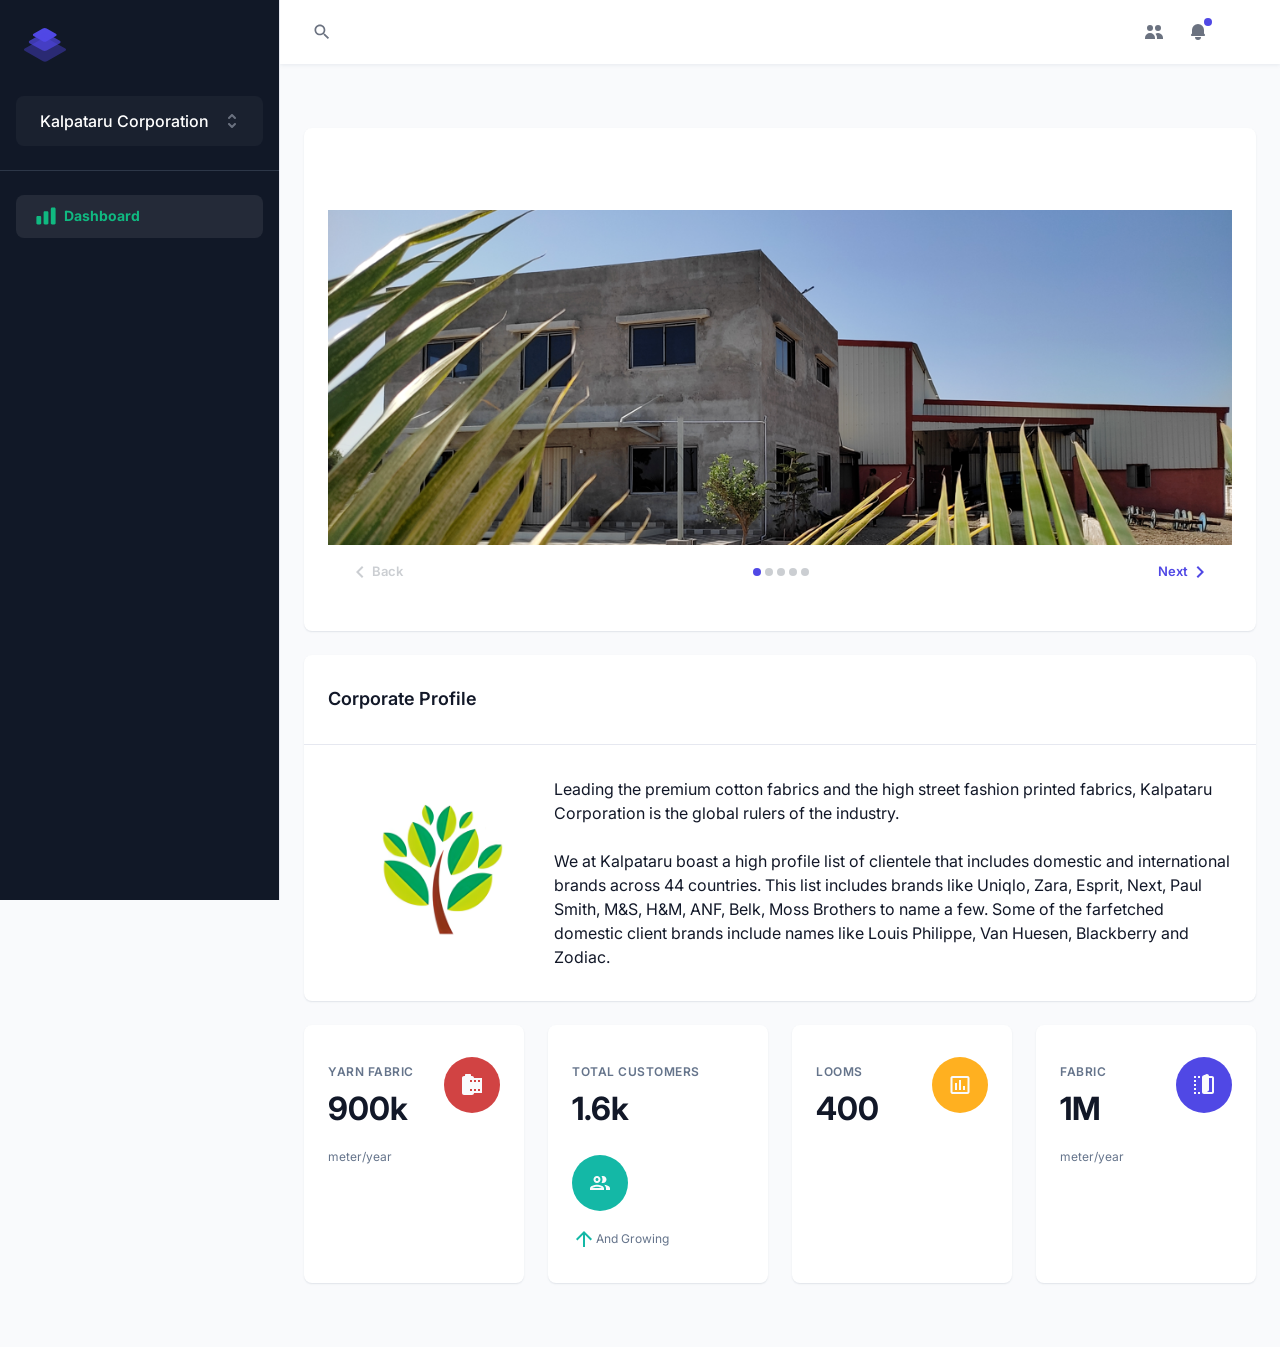
==== commit 3fb1feb1: "images" ====
--- a/index.html
+++ b/index.html
@@ -1 +1 @@
-<!DOCTYPE html><html lang="en"><head><link rel="preconnect" href="https://fonts.googleapis.com"/><link rel="preconnect" href="https://fonts.gstatic.com"/><link rel="apple-touch-icon" sizes="180x180" href="/apple-touch-icon.png"/><link rel="icon" href="/favicon.ico"/><link rel="icon" type="image/png" sizes="32x32" href="/favicon-32x32.png"/><link rel="icon" type="image/png" sizes="16x16" href="/favicon-16x16.png"/><meta name="theme-color" content="#111827"/><link rel="preconnect" href="https://fonts.gstatic.com" crossorigin /><meta charSet="utf-8"/><meta name="viewport" content="initial-scale=1, width=device-width"/><title>Dashboard | Kalpataru Corporation</title><meta name="next-head-count" content="3"/><noscript data-n-css=""></noscript><script defer="" nomodule="" src="/_next/static/chunks/polyfills-5cd94c89d3acac5f.js"></script><script src="/_next/static/chunks/webpack-f8fe1f0eb2299c5d.js" defer=""></script><script src="/_next/static/chunks/framework-91d7f78b5b4003c8.js" defer=""></script><script src="/_next/static/chunks/main-d98b4a7f39fdfc80.js" defer=""></script><script src="/_next/static/chunks/pages/_app-9464667422426c96.js" defer=""></script><script src="/_next/static/chunks/36bcf0ca-5c1c25b72b210ba9.js" defer=""></script><script src="/_next/static/chunks/282-60d336b581315263.js" defer=""></script><script src="/_next/static/chunks/694-8a68ff5823d2cf4f.js" defer=""></script><script src="/_next/static/chunks/514-8a514ed108dd3213.js" defer=""></script><script src="/_next/static/chunks/1-4d5a6e205a19712a.js" defer=""></script><script src="/_next/static/chunks/335-317f59ccbf291086.js" defer=""></script><script src="/_next/static/chunks/964-d4db00758f6f6d9f.js" defer=""></script><script src="/_next/static/chunks/98-c5f9fe6d75e17469.js" defer=""></script><script src="/_next/static/chunks/568-57d4a202c2090f1b.js" defer=""></script><script src="/_next/static/chunks/pages/index-15ab2f6fd8aedab2.js" defer=""></script><script src="/_next/static/msDUwOuDQrDo_1Y6GidTD/_buildManifest.js" defer=""></script><script src="/_next/static/msDUwOuDQrDo_1Y6GidTD/_ssgManifest.js" defer=""></script><script src="/_next/static/msDUwOuDQrDo_1Y6GidTD/_middlewareManifest.js" defer=""></script><style data-emotion="css-global 19zw7tq">html{-webkit-font-smoothing:antialiased;-moz-osx-font-smoothing:grayscale;box-sizing:border-box;-webkit-text-size-adjust:100%;}*,*::before,*::after{box-sizing:inherit;}strong,b{font-weight:700;}body{margin:0;color:#121828;font-size:1rem;font-weight:400;line-height:1.5;font-family:"Inter",-apple-system,BlinkMacSystemFont,"Segoe UI",Helvetica,Arial,sans-serif,"Apple Color Emoji","Segoe UI Emoji";background-color:#F9FAFC;}@media print{body{background-color:#fff;}}body::backdrop{background-color:#F9FAFC;}*{box-sizing:border-box;margin:0;padding:0;}html{-moz-osx-font-smoothing:grayscale;-webkit-font-smoothing:antialiased;display:-webkit-box;display:-webkit-flex;display:-ms-flexbox;display:flex;-webkit-flex-direction:column;-ms-flex-direction:column;flex-direction:column;min-height:100%;width:100%;}body{display:-webkit-box;display:-webkit-flex;display:-ms-flexbox;display:flex;-webkit-flex:1 1 auto;-ms-flex:1 1 auto;flex:1 1 auto;-webkit-flex-direction:column;-ms-flex-direction:column;flex-direction:column;min-height:100%;width:100%;}#__next{display:-webkit-box;display:-webkit-flex;display:-ms-flexbox;display:flex;-webkit-flex:1 1 auto;-ms-flex:1 1 auto;flex:1 1 auto;-webkit-flex-direction:column;-ms-flex-direction:column;flex-direction:column;height:100%;width:100%;}</style><style data-emotion="css qvls4e ajnmy4 nw5nzo 10ur324 1h77wgb 1v6a5v1 vjekv0 1dzn5ey i9gxme pnsv5s 1czs0mq y5i8f7 12vpnum gd7zjw vubbuv 1xhj18k 1mbfxj4 1k7k9vu yrxxqj 3rd7fc 11qjisw 17x7qyz hyy82 79elbk 1d3bbye po5fj qmeta5 8w5n4d 67apvk pzsctx vemis6 1wxaqej 7vyygu 2voflx 61gin4 1cgxy1d 1kjyc92 bostwl 3hu7p5 3tz5j9 1fep017 1ueepiu 1ew0fbc 7mjceg 1matkb5 1k33q06 1sr3j4o 1rzb3uu cf0hj9 pjekcl 1hy9t21 1tu59u4 1o9ypuc 1g4yje1 19kzrtu 2tcqb0 gajhq5 1ptzaww rl5iwp 1kpphc1 d5e998 19wsrat 129bs90 1l6c7y9 kb2c6s 13xnipr 13l0amk x6jp2x i482nc">.css-qvls4e{display:-webkit-box;display:-webkit-flex;display:-ms-flexbox;display:flex;-webkit-flex:1 1 auto;-ms-flex:1 1 auto;flex:1 1 auto;max-width:100%;padding-top:64px;}@media (min-width:1200px){.css-qvls4e{padding-left:280px;}}.css-ajnmy4{display:-webkit-box;display:-webkit-flex;display:-ms-flexbox;display:flex;-webkit-flex:1 1 auto;-ms-flex:1 1 auto;flex:1 1 auto;-webkit-flex-direction:column;-ms-flex-direction:column;flex-direction:column;width:100%;}.css-nw5nzo{-webkit-box-flex:1;-webkit-flex-grow:1;-ms-flex-positive:1;flex-grow:1;padding-top:64px;padding-bottom:64px;}.css-10ur324{width:100%;margin-left:auto;box-sizing:border-box;margin-right:auto;display:block;padding-left:16px;padding-right:16px;}@media (min-width:600px){.css-10ur324{padding-left:24px;padding-right:24px;}}.css-1h77wgb{box-sizing:border-box;display:-webkit-box;display:-webkit-flex;display:-ms-flexbox;display:flex;-webkit-box-flex-wrap:wrap;-webkit-flex-wrap:wrap;-ms-flex-wrap:wrap;flex-wrap:wrap;width:100%;-webkit-flex-direction:row;-ms-flex-direction:row;flex-direction:row;margin-top:-24px;width:calc(100% + 24px);margin-left:-24px;}.css-1h77wgb>.MuiGrid-item{padding-top:24px;}.css-1h77wgb>.MuiGrid-item{padding-left:24px;}.css-1v6a5v1{box-sizing:border-box;margin:0;-webkit-flex-direction:row;-ms-flex-direction:row;flex-direction:row;-webkit-flex-basis:100%;-ms-flex-preferred-size:100%;flex-basis:100%;-webkit-box-flex:0;-webkit-flex-grow:0;-ms-flex-positive:0;flex-grow:0;max-width:100%;}@media (min-width:1000px){.css-1v6a5v1{-webkit-flex-basis:100%;-ms-flex-preferred-size:100%;flex-basis:100%;-webkit-box-flex:0;-webkit-flex-grow:0;-ms-flex-positive:0;flex-grow:0;max-width:100%;}}@media (min-width:1200px){.css-1v6a5v1{-webkit-flex-basis:100%;-ms-flex-preferred-size:100%;flex-basis:100%;-webkit-box-flex:0;-webkit-flex-grow:0;-ms-flex-positive:0;flex-grow:0;max-width:100%;}}@media (min-width:1920px){.css-1v6a5v1{-webkit-flex-basis:100%;-ms-flex-preferred-size:100%;flex-basis:100%;-webkit-box-flex:0;-webkit-flex-grow:0;-ms-flex-positive:0;flex-grow:0;max-width:100%;}}.css-vjekv0{background-color:#FFFFFF;color:#121828;-webkit-transition:box-shadow 300ms cubic-bezier(0.4, 0, 0.2, 1) 0ms;transition:box-shadow 300ms cubic-bezier(0.4, 0, 0.2, 1) 0ms;border-radius:8px;box-shadow:0px 1px 1px rgba(100, 116, 139, 0.06),0px 1px 2px rgba(100, 116, 139, 0.1);overflow:hidden;height:100%;}.css-1dzn5ey{padding:16px;padding:32px 24px;}.css-1dzn5ey:last-child{padding-bottom:24px;}.css-1dzn5ey:last-child{padding-bottom:32px;}.css-i9gxme{-webkit-box-flex:1;-webkit-flex-grow:1;-ms-flex-positive:1;flex-grow:1;}.css-pnsv5s{background-color:#FFFFFF;color:#121828;-webkit-transition:box-shadow 300ms cubic-bezier(0.4, 0, 0.2, 1) 0ms;transition:box-shadow 300ms cubic-bezier(0.4, 0, 0.2, 1) 0ms;box-shadow:none;display:-webkit-box;display:-webkit-flex;display:-ms-flexbox;display:flex;-webkit-align-items:center;-webkit-box-align:center;-ms-flex-align:center;align-items:center;height:50px;padding-left:16px;background-color:#FFFFFF;}.css-1czs0mq{margin:0;font-size:1rem;font-weight:400;line-height:1.5;font-family:"Inter",-apple-system,BlinkMacSystemFont,"Segoe UI",Helvetica,Arial,sans-serif,"Apple Color Emoji","Segoe UI Emoji";}.css-y5i8f7{display:block;overflow:hidden;width:100%;}.css-12vpnum{background-color:#FFFFFF;color:#121828;-webkit-transition:box-shadow 300ms cubic-bezier(0.4, 0, 0.2, 1) 0ms;transition:box-shadow 300ms cubic-bezier(0.4, 0, 0.2, 1) 0ms;box-shadow:none;display:-webkit-box;display:-webkit-flex;display:-ms-flexbox;display:flex;-webkit-flex-direction:row;-ms-flex-direction:row;flex-direction:row;-webkit-box-pack:justify;-webkit-justify-content:space-between;justify-content:space-between;-webkit-align-items:center;-webkit-box-align:center;-ms-flex-align:center;align-items:center;background:#F9FAFC;padding:8px;background-color:#FFFFFF;}.css-gd7zjw{display:-webkit-inline-box;display:-webkit-inline-flex;display:-ms-inline-flexbox;display:inline-flex;-webkit-align-items:center;-webkit-box-align:center;-ms-flex-align:center;align-items:center;-webkit-box-pack:center;-ms-flex-pack:center;-webkit-justify-content:center;justify-content:center;position:relative;box-sizing:border-box;-webkit-tap-highlight-color:transparent;background-color:transparent;outline:0;border:0;margin:0;border-radius:0;padding:0;cursor:pointer;-webkit-user-select:none;-moz-user-select:none;-ms-user-select:none;user-select:none;vertical-align:middle;-moz-appearance:none;-webkit-appearance:none;-webkit-text-decoration:none;text-decoration:none;color:inherit;font-weight:600;font-family:"Inter",-apple-system,BlinkMacSystemFont,"Segoe UI",Helvetica,Arial,sans-serif,"Apple Color Emoji","Segoe UI Emoji";font-size:0.8125rem;line-height:1.75;text-transform:uppercase;min-width:64px;padding:4px 5px;border-radius:8px;-webkit-transition:background-color 250ms cubic-bezier(0.4, 0, 0.2, 1) 0ms,box-shadow 250ms cubic-bezier(0.4, 0, 0.2, 1) 0ms,border-color 250ms cubic-bezier(0.4, 0, 0.2, 1) 0ms,color 250ms cubic-bezier(0.4, 0, 0.2, 1) 0ms;transition:background-color 250ms cubic-bezier(0.4, 0, 0.2, 1) 0ms,box-shadow 250ms cubic-bezier(0.4, 0, 0.2, 1) 0ms,border-color 250ms cubic-bezier(0.4, 0, 0.2, 1) 0ms,color 250ms cubic-bezier(0.4, 0, 0.2, 1) 0ms;color:#5048E5;box-shadow:none;text-transform:none;padding:6px 16px;padding:7px 12px;}.css-gd7zjw::-moz-focus-inner{border-style:none;}.css-gd7zjw.Mui-disabled{pointer-events:none;cursor:default;}@media print{.css-gd7zjw{-webkit-print-color-adjust:exact;color-adjust:exact;}}.css-gd7zjw:hover{-webkit-text-decoration:none;text-decoration:none;background-color:rgba(80, 72, 229, 0.04);}@media (hover: none){.css-gd7zjw:hover{background-color:transparent;}}.css-gd7zjw.Mui-disabled{color:rgba(55, 65, 81, 0.26);}.css-gd7zjw:hover{box-shadow:none;}.css-gd7zjw.Mui-focusVisible{box-shadow:none;}.css-gd7zjw:active{box-shadow:none;}.css-gd7zjw.Mui-disabled{box-shadow:none;}.css-vubbuv{-webkit-user-select:none;-moz-user-select:none;-ms-user-select:none;user-select:none;width:1em;height:1em;display:inline-block;fill:currentColor;-webkit-flex-shrink:0;-ms-flex-negative:0;flex-shrink:0;-webkit-transition:fill 200ms cubic-bezier(0.4, 0, 0.2, 1) 0ms;transition:fill 200ms cubic-bezier(0.4, 0, 0.2, 1) 0ms;font-size:1.5rem;}.css-1xhj18k{display:-webkit-box;display:-webkit-flex;display:-ms-flexbox;display:flex;-webkit-flex-direction:row;-ms-flex-direction:row;flex-direction:row;}.css-1mbfxj4{-webkit-transition:background-color 150ms cubic-bezier(0.4, 0, 0.2, 1) 0ms;transition:background-color 150ms cubic-bezier(0.4, 0, 0.2, 1) 0ms;background-color:#5048E5;border-radius:50%;width:8px;height:8px;margin:0 2px;}.css-1k7k9vu{-webkit-transition:background-color 150ms cubic-bezier(0.4, 0, 0.2, 1) 0ms;transition:background-color 150ms cubic-bezier(0.4, 0, 0.2, 1) 0ms;background-color:rgba(55, 65, 81, 0.26);border-radius:50%;width:8px;height:8px;margin:0 2px;}.css-yrxxqj{background-color:#FFFFFF;color:#121828;-webkit-transition:box-shadow 300ms cubic-bezier(0.4, 0, 0.2, 1) 0ms;transition:box-shadow 300ms cubic-bezier(0.4, 0, 0.2, 1) 0ms;border-radius:8px;box-shadow:0px 1px 1px rgba(100, 116, 139, 0.06),0px 1px 2px rgba(100, 116, 139, 0.1);overflow:hidden;}.css-3rd7fc{display:-webkit-box;display:-webkit-flex;display:-ms-flexbox;display:flex;-webkit-align-items:center;-webkit-box-align:center;-ms-flex-align:center;align-items:center;padding:16px;padding:32px 24px;}.css-11qjisw{-webkit-flex:1 1 auto;-ms-flex:1 1 auto;flex:1 1 auto;}.css-17x7qyz{margin:0;font-weight:600;font-size:1.125rem;line-height:1.375;font-family:"Inter",-apple-system,BlinkMacSystemFont,"Segoe UI",Helvetica,Arial,sans-serif,"Apple Color Emoji","Segoe UI Emoji";display:block;}.css-hyy82{margin:0;-webkit-flex-shrink:0;-ms-flex-negative:0;flex-shrink:0;border-width:0;border-style:solid;border-color:#E6E8F0;border-bottom-width:thin;}.css-79elbk{position:relative;}.css-1d3bbye{box-sizing:border-box;display:-webkit-box;display:-webkit-flex;display:-ms-flexbox;display:flex;-webkit-box-flex-wrap:wrap;-webkit-flex-wrap:wrap;-ms-flex-wrap:wrap;flex-wrap:wrap;width:100%;-webkit-flex-direction:row;-ms-flex-direction:row;flex-direction:row;}.css-po5fj{box-sizing:border-box;margin:0;-webkit-flex-direction:row;-ms-flex-direction:row;flex-direction:row;-webkit-flex-basis:100%;-ms-flex-preferred-size:100%;flex-basis:100%;-webkit-box-flex:0;-webkit-flex-grow:0;-ms-flex-positive:0;flex-grow:0;max-width:100%;}@media (min-width:1000px){.css-po5fj{-webkit-flex-basis:100%;-ms-flex-preferred-size:100%;flex-basis:100%;-webkit-box-flex:0;-webkit-flex-grow:0;-ms-flex-positive:0;flex-grow:0;max-width:100%;}}@media (min-width:1200px){.css-po5fj{-webkit-flex-basis:25%;-ms-flex-preferred-size:25%;flex-basis:25%;-webkit-box-flex:0;-webkit-flex-grow:0;-ms-flex-positive:0;flex-grow:0;max-width:25%;}}@media (min-width:1920px){.css-po5fj{-webkit-flex-basis:25%;-ms-flex-preferred-size:25%;flex-basis:25%;-webkit-box-flex:0;-webkit-flex-grow:0;-ms-flex-positive:0;flex-grow:0;max-width:25%;}}.css-qmeta5{display:-webkit-box;display:-webkit-flex;display:-ms-flexbox;display:flex;-webkit-box-pack:center;-ms-flex-pack:center;-webkit-justify-content:center;justify-content:center;height:180px;}.css-8w5n4d{box-sizing:border-box;margin:0;-webkit-flex-direction:row;-ms-flex-direction:row;flex-direction:row;-webkit-flex-basis:100%;-ms-flex-preferred-size:100%;flex-basis:100%;-webkit-box-flex:0;-webkit-flex-grow:0;-ms-flex-positive:0;flex-grow:0;max-width:100%;}@media (min-width:1000px){.css-8w5n4d{-webkit-flex-basis:100%;-ms-flex-preferred-size:100%;flex-basis:100%;-webkit-box-flex:0;-webkit-flex-grow:0;-ms-flex-positive:0;flex-grow:0;max-width:100%;}}@media (min-width:1200px){.css-8w5n4d{-webkit-flex-basis:75%;-ms-flex-preferred-size:75%;flex-basis:75%;-webkit-box-flex:0;-webkit-flex-grow:0;-ms-flex-positive:0;flex-grow:0;max-width:75%;}}@media (min-width:1920px){.css-8w5n4d{-webkit-flex-basis:75%;-ms-flex-preferred-size:75%;flex-basis:75%;-webkit-box-flex:0;-webkit-flex-grow:0;-ms-flex-positive:0;flex-grow:0;max-width:75%;}}.css-67apvk{margin:0;font-size:1rem;font-weight:400;line-height:1.5;font-family:"Inter",-apple-system,BlinkMacSystemFont,"Segoe UI",Helvetica,Arial,sans-serif,"Apple Color Emoji","Segoe UI Emoji";color:inherit;}.css-pzsctx{box-sizing:border-box;margin:0;-webkit-flex-direction:row;-ms-flex-direction:row;flex-direction:row;-webkit-flex-basis:100%;-ms-flex-preferred-size:100%;flex-basis:100%;-webkit-box-flex:0;-webkit-flex-grow:0;-ms-flex-positive:0;flex-grow:0;max-width:100%;}@media (min-width:600px){.css-pzsctx{-webkit-flex-basis:50%;-ms-flex-preferred-size:50%;flex-basis:50%;-webkit-box-flex:0;-webkit-flex-grow:0;-ms-flex-positive:0;flex-grow:0;max-width:50%;}}@media (min-width:1200px){.css-pzsctx{-webkit-flex-basis:25%;-ms-flex-preferred-size:25%;flex-basis:25%;-webkit-box-flex:0;-webkit-flex-grow:0;-ms-flex-positive:0;flex-grow:0;max-width:25%;}}@media (min-width:1920px){.css-pzsctx{-webkit-flex-basis:25%;-ms-flex-preferred-size:25%;flex-basis:25%;-webkit-box-flex:0;-webkit-flex-grow:0;-ms-flex-positive:0;flex-grow:0;max-width:25%;}}.css-vemis6{box-sizing:border-box;display:-webkit-box;display:-webkit-flex;display:-ms-flexbox;display:flex;-webkit-box-flex-wrap:wrap;-webkit-flex-wrap:wrap;-ms-flex-wrap:wrap;flex-wrap:wrap;width:100%;-webkit-flex-direction:row;-ms-flex-direction:row;flex-direction:row;margin-top:-24px;width:calc(100% + 24px);margin-left:-24px;-webkit-box-pack:justify;-webkit-justify-content:space-between;justify-content:space-between;}.css-vemis6>.MuiGrid-item{padding-top:24px;}.css-vemis6>.MuiGrid-item{padding-left:24px;}.css-1wxaqej{box-sizing:border-box;margin:0;-webkit-flex-direction:row;-ms-flex-direction:row;flex-direction:row;}.css-7vyygu{margin:0;font-size:0.75rem;font-weight:600;letter-spacing:0.5px;line-height:2.5;text-transform:uppercase;font-family:"Inter",-apple-system,BlinkMacSystemFont,"Segoe UI",Helvetica,Arial,sans-serif,"Apple Color Emoji","Segoe UI Emoji";margin-bottom:0.35em;color:#65748B;}.css-2voflx{margin:0;font-weight:700;font-size:2rem;line-height:1.375;font-family:"Inter",-apple-system,BlinkMacSystemFont,"Segoe UI",Helvetica,Arial,sans-serif,"Apple Color Emoji","Segoe UI Emoji";color:#121828;}.css-61gin4{position:relative;display:-webkit-box;display:-webkit-flex;display:-ms-flexbox;display:flex;-webkit-align-items:center;-webkit-box-align:center;-ms-flex-align:center;align-items:center;-webkit-box-pack:center;-ms-flex-pack:center;-webkit-justify-content:center;justify-content:center;-webkit-flex-shrink:0;-ms-flex-negative:0;flex-shrink:0;width:40px;height:40px;font-family:"Inter",-apple-system,BlinkMacSystemFont,"Segoe UI",Helvetica,Arial,sans-serif,"Apple Color Emoji","Segoe UI Emoji";font-size:1.25rem;line-height:1;border-radius:50%;overflow:hidden;-webkit-user-select:none;-moz-user-select:none;-ms-user-select:none;user-select:none;color:#F9FAFC;background-color:#bdbdbd;background-color:#D14343;height:56px;width:56px;}.css-1cgxy1d{padding-top:16px;display:-webkit-box;display:-webkit-flex;display:-ms-flexbox;display:flex;-webkit-align-items:center;-webkit-box-align:center;-ms-flex-align:center;align-items:center;}.css-1kjyc92{margin:0;font-size:0.75rem;font-weight:400;line-height:1.66;font-family:"Inter",-apple-system,BlinkMacSystemFont,"Segoe UI",Helvetica,Arial,sans-serif,"Apple Color Emoji","Segoe UI Emoji";color:#65748B;}.css-bostwl{position:relative;display:-webkit-box;display:-webkit-flex;display:-ms-flexbox;display:flex;-webkit-align-items:center;-webkit-box-align:center;-ms-flex-align:center;align-items:center;-webkit-box-pack:center;-ms-flex-pack:center;-webkit-justify-content:center;justify-content:center;-webkit-flex-shrink:0;-ms-flex-negative:0;flex-shrink:0;width:40px;height:40px;font-family:"Inter",-apple-system,BlinkMacSystemFont,"Segoe UI",Helvetica,Arial,sans-serif,"Apple Color Emoji","Segoe UI Emoji";font-size:1.25rem;line-height:1;border-radius:50%;overflow:hidden;-webkit-user-select:none;-moz-user-select:none;-ms-user-select:none;user-select:none;color:#F9FAFC;background-color:#bdbdbd;background-color:#14B8A6;height:56px;width:56px;}.css-3hu7p5{-webkit-align-items:center;-webkit-box-align:center;-ms-flex-align:center;align-items:center;display:-webkit-box;display:-webkit-flex;display:-ms-flexbox;display:flex;padding-top:16px;}.css-3tz5j9{-webkit-user-select:none;-moz-user-select:none;-ms-user-select:none;user-select:none;width:1em;height:1em;display:inline-block;fill:currentColor;-webkit-flex-shrink:0;-ms-flex-negative:0;flex-shrink:0;-webkit-transition:fill 200ms cubic-bezier(0.4, 0, 0.2, 1) 0ms;transition:fill 200ms cubic-bezier(0.4, 0, 0.2, 1) 0ms;font-size:1.5rem;color:#14B8A6;}.css-1fep017{position:relative;display:-webkit-box;display:-webkit-flex;display:-ms-flexbox;display:flex;-webkit-align-items:center;-webkit-box-align:center;-ms-flex-align:center;align-items:center;-webkit-box-pack:center;-ms-flex-pack:center;-webkit-justify-content:center;justify-content:center;-webkit-flex-shrink:0;-ms-flex-negative:0;flex-shrink:0;width:40px;height:40px;font-family:"Inter",-apple-system,BlinkMacSystemFont,"Segoe UI",Helvetica,Arial,sans-serif,"Apple Color Emoji","Segoe UI Emoji";font-size:1.25rem;line-height:1;border-radius:50%;overflow:hidden;-webkit-user-select:none;-moz-user-select:none;-ms-user-select:none;user-select:none;color:#F9FAFC;background-color:#bdbdbd;background-color:#FFB020;height:56px;width:56px;}.css-1ueepiu{position:relative;display:-webkit-box;display:-webkit-flex;display:-ms-flexbox;display:flex;-webkit-align-items:center;-webkit-box-align:center;-ms-flex-align:center;align-items:center;-webkit-box-pack:center;-ms-flex-pack:center;-webkit-justify-content:center;justify-content:center;-webkit-flex-shrink:0;-ms-flex-negative:0;flex-shrink:0;width:40px;height:40px;font-family:"Inter",-apple-system,BlinkMacSystemFont,"Segoe UI",Helvetica,Arial,sans-serif,"Apple Color Emoji","Segoe UI Emoji";font-size:1.25rem;line-height:1;border-radius:50%;overflow:hidden;-webkit-user-select:none;-moz-user-select:none;-ms-user-select:none;user-select:none;color:#F9FAFC;background-color:#bdbdbd;background-color:#5048E5;height:56px;width:56px;}.css-1ew0fbc{background-color:#FFFFFF;color:#121828;-webkit-transition:box-shadow 300ms cubic-bezier(0.4, 0, 0.2, 1) 0ms;transition:box-shadow 300ms cubic-bezier(0.4, 0, 0.2, 1) 0ms;box-shadow:0px 1px 5px rgba(100, 116, 139, 0.12);display:-webkit-box;display:-webkit-flex;display:-ms-flexbox;display:flex;-webkit-flex-direction:column;-ms-flex-direction:column;flex-direction:column;width:100%;box-sizing:border-box;-webkit-flex-shrink:0;-ms-flex-negative:0;flex-shrink:0;position:fixed;z-index:1100;top:0;left:auto;right:0;background-color:#5048E5;color:#FFFFFF;background-color:#FFFFFF;box-shadow:0px 1px 4px rgba(100, 116, 139, 0.12);}@media print{.css-1ew0fbc{position:absolute;}}@media (min-width:1200px){.css-1ew0fbc{left:280px;width:calc(100% - 280px);}}.css-7mjceg{position:relative;display:-webkit-box;display:-webkit-flex;display:-ms-flexbox;display:flex;-webkit-align-items:center;-webkit-box-align:center;-ms-flex-align:center;align-items:center;min-height:56px;min-height:64px;left:0;padding-left:16px;padding-right:16px;}@media (min-width:0px) and (orientation: landscape){.css-7mjceg{min-height:48px;}}@media (min-width:600px){.css-7mjceg{min-height:64px;}}.css-1matkb5{display:-webkit-inline-box;display:-webkit-inline-flex;display:-ms-inline-flexbox;display:inline-flex;-webkit-align-items:center;-webkit-box-align:center;-ms-flex-align:center;align-items:center;-webkit-box-pack:center;-ms-flex-pack:center;-webkit-justify-content:center;justify-content:center;position:relative;box-sizing:border-box;-webkit-tap-highlight-color:transparent;background-color:transparent;outline:0;border:0;margin:0;border-radius:0;padding:0;cursor:pointer;-webkit-user-select:none;-moz-user-select:none;-ms-user-select:none;user-select:none;vertical-align:middle;-moz-appearance:none;-webkit-appearance:none;-webkit-text-decoration:none;text-decoration:none;color:inherit;text-align:center;-webkit-flex:0 0 auto;-ms-flex:0 0 auto;flex:0 0 auto;font-size:1.5rem;padding:8px;border-radius:50%;overflow:visible;color:#6B7280;-webkit-transition:background-color 150ms cubic-bezier(0.4, 0, 0.2, 1) 0ms;transition:background-color 150ms cubic-bezier(0.4, 0, 0.2, 1) 0ms;}.css-1matkb5::-moz-focus-inner{border-style:none;}.css-1matkb5.Mui-disabled{pointer-events:none;cursor:default;}@media print{.css-1matkb5{-webkit-print-color-adjust:exact;color-adjust:exact;}}.css-1matkb5:hover{background-color:rgba(107, 114, 128, 0.04);}@media (hover: none){.css-1matkb5:hover{background-color:transparent;}}.css-1matkb5.Mui-disabled{background-color:transparent;color:rgba(55, 65, 81, 0.26);}@media (min-width:0px){.css-1matkb5{display:-webkit-inline-box;display:-webkit-inline-flex;display:-ms-inline-flexbox;display:inline-flex;}}@media (min-width:1200px){.css-1matkb5{display:none;}}.css-1k33q06{-webkit-user-select:none;-moz-user-select:none;-ms-user-select:none;user-select:none;width:1em;height:1em;display:inline-block;fill:currentColor;-webkit-flex-shrink:0;-ms-flex-negative:0;flex-shrink:0;-webkit-transition:fill 200ms cubic-bezier(0.4, 0, 0.2, 1) 0ms;transition:fill 200ms cubic-bezier(0.4, 0, 0.2, 1) 0ms;font-size:1.25rem;}.css-1sr3j4o{display:-webkit-inline-box;display:-webkit-inline-flex;display:-ms-inline-flexbox;display:inline-flex;-webkit-align-items:center;-webkit-box-align:center;-ms-flex-align:center;align-items:center;-webkit-box-pack:center;-ms-flex-pack:center;-webkit-justify-content:center;justify-content:center;position:relative;box-sizing:border-box;-webkit-tap-highlight-color:transparent;background-color:transparent;outline:0;border:0;margin:0;border-radius:0;padding:0;cursor:pointer;-webkit-user-select:none;-moz-user-select:none;-ms-user-select:none;user-select:none;vertical-align:middle;-moz-appearance:none;-webkit-appearance:none;-webkit-text-decoration:none;text-decoration:none;color:inherit;text-align:center;-webkit-flex:0 0 auto;-ms-flex:0 0 auto;flex:0 0 auto;font-size:1.5rem;padding:8px;border-radius:50%;overflow:visible;color:#6B7280;-webkit-transition:background-color 150ms cubic-bezier(0.4, 0, 0.2, 1) 0ms;transition:background-color 150ms cubic-bezier(0.4, 0, 0.2, 1) 0ms;margin-left:8px;}.css-1sr3j4o::-moz-focus-inner{border-style:none;}.css-1sr3j4o.Mui-disabled{pointer-events:none;cursor:default;}@media print{.css-1sr3j4o{-webkit-print-color-adjust:exact;color-adjust:exact;}}.css-1sr3j4o:hover{background-color:rgba(107, 114, 128, 0.04);}@media (hover: none){.css-1sr3j4o:hover{background-color:transparent;}}.css-1sr3j4o.Mui-disabled{background-color:transparent;color:rgba(55, 65, 81, 0.26);}.css-1rzb3uu{position:relative;display:-webkit-inline-box;display:-webkit-inline-flex;display:-ms-inline-flexbox;display:inline-flex;vertical-align:middle;-webkit-flex-shrink:0;-ms-flex-negative:0;flex-shrink:0;}.css-cf0hj9{display:-webkit-box;display:-webkit-flex;display:-ms-flexbox;display:flex;-webkit-flex-direction:row;-ms-flex-direction:row;flex-direction:row;-webkit-box-flex-wrap:wrap;-webkit-flex-wrap:wrap;-ms-flex-wrap:wrap;flex-wrap:wrap;-webkit-box-pack:center;-ms-flex-pack:center;-webkit-justify-content:center;justify-content:center;-webkit-align-content:center;-ms-flex-line-pack:center;align-content:center;-webkit-align-items:center;-webkit-box-align:center;-ms-flex-align:center;align-items:center;position:absolute;box-sizing:border-box;font-family:"Inter",-apple-system,BlinkMacSystemFont,"Segoe UI",Helvetica,Arial,sans-serif,"Apple Color Emoji","Segoe UI Emoji";font-weight:500;font-size:0.75rem;min-width:8px;line-height:1;padding:0;height:8px;border-radius:4px;z-index:1;-webkit-transition:-webkit-transform 225ms cubic-bezier(0.4, 0, 0.2, 1) 0ms;transition:transform 225ms cubic-bezier(0.4, 0, 0.2, 1) 0ms;background-color:#5048E5;color:#FFFFFF;top:0;right:0;-webkit-transform:scale(1) translate(50%, -50%);-moz-transform:scale(1) translate(50%, -50%);-ms-transform:scale(1) translate(50%, -50%);transform:scale(1) translate(50%, -50%);transform-origin:100% 0%;}.css-cf0hj9.MuiBadge-invisible{-webkit-transform:scale(0) translate(50%, -50%);-moz-transform:scale(0) translate(50%, -50%);-ms-transform:scale(0) translate(50%, -50%);transform:scale(0) translate(50%, -50%);}.css-pjekcl{position:relative;display:-webkit-box;display:-webkit-flex;display:-ms-flexbox;display:flex;-webkit-align-items:center;-webkit-box-align:center;-ms-flex-align:center;align-items:center;-webkit-box-pack:center;-ms-flex-pack:center;-webkit-justify-content:center;justify-content:center;-webkit-flex-shrink:0;-ms-flex-negative:0;flex-shrink:0;width:40px;height:40px;font-family:"Inter",-apple-system,BlinkMacSystemFont,"Segoe UI",Helvetica,Arial,sans-serif,"Apple Color Emoji","Segoe UI Emoji";font-size:1.25rem;line-height:1;border-radius:50%;overflow:hidden;-webkit-user-select:none;-moz-user-select:none;-ms-user-select:none;user-select:none;height:40px;width:40px;margin-left:8px;}.css-1hy9t21{width:100%;height:100%;text-align:center;object-fit:cover;color:transparent;text-indent:10000px;}.css-1tu59u4{-webkit-flex:0 0 auto;-ms-flex:0 0 auto;flex:0 0 auto;}.css-1o9ypuc{background-color:#FFFFFF;color:#121828;-webkit-transition:box-shadow 300ms cubic-bezier(0.4, 0, 0.2, 1) 0ms;transition:box-shadow 300ms cubic-bezier(0.4, 0, 0.2, 1) 0ms;box-shadow:none;overflow-y:auto;display:-webkit-box;display:-webkit-flex;display:-ms-flexbox;display:flex;-webkit-flex-direction:column;-ms-flex-direction:column;flex-direction:column;height:100%;-webkit-flex:1 0 auto;-ms-flex:1 0 auto;flex:1 0 auto;z-index:1200;-webkit-overflow-scrolling:touch;position:fixed;top:0;outline:0;left:0;border-right:1px solid #E6E8F0;background-color:#111827;color:#FFFFFF;width:280px;}.css-1g4yje1{display:-webkit-box;display:-webkit-flex;display:-ms-flexbox;display:flex;-webkit-flex-direction:column;-ms-flex-direction:column;flex-direction:column;height:100%;}.css-19kzrtu{padding:24px;}.css-2tcqb0{height:42px;width:42px;}.css-gajhq5{padding-left:16px;padding-right:16px;}.css-1ptzaww{-webkit-align-items:center;-webkit-box-align:center;-ms-flex-align:center;align-items:center;background-color:rgba(255, 255, 255, 0.04);cursor:pointer;display:-webkit-box;display:-webkit-flex;display:-ms-flexbox;display:flex;-webkit-box-pack:justify;-webkit-justify-content:space-between;justify-content:space-between;padding-left:24px;padding-right:24px;padding-top:11px;padding-bottom:11px;border-radius:8px;}.css-rl5iwp{margin:0;font-size:1rem;font-weight:500;line-height:1.75;font-family:"Inter",-apple-system,BlinkMacSystemFont,"Segoe UI",Helvetica,Arial,sans-serif,"Apple Color Emoji","Segoe UI Emoji";color:inherit;}.css-1kpphc1{-webkit-user-select:none;-moz-user-select:none;-ms-user-select:none;user-select:none;width:1em;height:1em;display:inline-block;fill:currentColor;-webkit-flex-shrink:0;-ms-flex-negative:0;flex-shrink:0;-webkit-transition:fill 200ms cubic-bezier(0.4, 0, 0.2, 1) 0ms;transition:fill 200ms cubic-bezier(0.4, 0, 0.2, 1) 0ms;font-size:1.5rem;color:#6B7280;width:14px;height:14px;}.css-d5e998{margin:0;-webkit-flex-shrink:0;-ms-flex-negative:0;flex-shrink:0;border-width:0;border-style:solid;border-color:#E6E8F0;border-bottom-width:thin;border-color:#2D3748;margin-top:24px;margin-bottom:24px;}.css-19wsrat{display:-webkit-box;display:-webkit-flex;display:-ms-flexbox;display:flex;-webkit-box-pack:start;-ms-flex-pack:start;-webkit-justify-content:flex-start;justify-content:flex-start;-webkit-align-items:center;-webkit-box-align:center;-ms-flex-align:center;align-items:center;position:relative;-webkit-text-decoration:none;text-decoration:none;width:100%;box-sizing:border-box;text-align:left;padding-top:8px;padding-bottom:8px;display:-webkit-box;display:-webkit-flex;display:-ms-flexbox;display:flex;margin-bottom:4px;padding-top:0px;padding-bottom:0px;padding-left:16px;padding-right:16px;}.css-19wsrat.Mui-focusVisible{background-color:rgba(55, 65, 81, 0.12);}.css-19wsrat.Mui-selected{background-color:rgba(80, 72, 229, 0.08);}.css-19wsrat.Mui-selected.Mui-focusVisible{background-color:rgba(80, 72, 229, 0.2);}.css-19wsrat.Mui-disabled{opacity:0.38;}.css-129bs90{display:-webkit-inline-box;display:-webkit-inline-flex;display:-ms-inline-flexbox;display:inline-flex;-webkit-align-items:center;-webkit-box-align:center;-ms-flex-align:center;align-items:center;-webkit-box-pack:center;-ms-flex-pack:center;-webkit-justify-content:center;justify-content:center;position:relative;box-sizing:border-box;-webkit-tap-highlight-color:transparent;background-color:transparent;outline:0;border:0;margin:0;border-radius:0;padding:0;cursor:pointer;-webkit-user-select:none;-moz-user-select:none;-ms-user-select:none;user-select:none;vertical-align:middle;-moz-appearance:none;-webkit-appearance:none;-webkit-text-decoration:none;text-decoration:none;color:inherit;font-weight:600;font-family:"Inter",-apple-system,BlinkMacSystemFont,"Segoe UI",Helvetica,Arial,sans-serif,"Apple Color Emoji","Segoe UI Emoji";font-size:0.875rem;line-height:1.75;text-transform:uppercase;min-width:64px;padding:6px 8px;border-radius:8px;-webkit-transition:background-color 250ms cubic-bezier(0.4, 0, 0.2, 1) 0ms,box-shadow 250ms cubic-bezier(0.4, 0, 0.2, 1) 0ms,border-color 250ms cubic-bezier(0.4, 0, 0.2, 1) 0ms,color 250ms cubic-bezier(0.4, 0, 0.2, 1) 0ms;transition:background-color 250ms cubic-bezier(0.4, 0, 0.2, 1) 0ms,box-shadow 250ms cubic-bezier(0.4, 0, 0.2, 1) 0ms,border-color 250ms cubic-bezier(0.4, 0, 0.2, 1) 0ms,color 250ms cubic-bezier(0.4, 0, 0.2, 1) 0ms;color:#5048E5;box-shadow:none;text-transform:none;padding:8px 20px;padding:9px 16px;background-color:rgba(255,255,255, 0.08);border-radius:8px;color:#10B981;font-weight:700;-webkit-box-pack:start;-ms-flex-pack:start;-webkit-justify-content:flex-start;justify-content:flex-start;padding-left:24px;padding-right:24px;text-align:left;text-transform:none;width:100%;}.css-129bs90::-moz-focus-inner{border-style:none;}.css-129bs90.Mui-disabled{pointer-events:none;cursor:default;}@media print{.css-129bs90{-webkit-print-color-adjust:exact;color-adjust:exact;}}.css-129bs90:hover{-webkit-text-decoration:none;text-decoration:none;background-color:rgba(80, 72, 229, 0.04);}@media (hover: none){.css-129bs90:hover{background-color:transparent;}}.css-129bs90.Mui-disabled{color:rgba(55, 65, 81, 0.26);}.css-129bs90:hover{box-shadow:none;}.css-129bs90.Mui-focusVisible{box-shadow:none;}.css-129bs90:active{box-shadow:none;}.css-129bs90.Mui-disabled{box-shadow:none;}.css-129bs90 .MuiButton-startIcon{color:#10B981;}.css-129bs90:hover{background-color:rgba(255,255,255, 0.08);}.css-1l6c7y9{display:inherit;margin-right:8px;margin-left:-4px;}.css-1l6c7y9>*:nth-of-type(1){font-size:20px;}.css-kb2c6s{margin:0px;top:auto;right:20px;bottom:20px;left:auto;position:fixed;height:320px;-webkit-transform:translateZ(0px);-moz-transform:translateZ(0px);-ms-transform:translateZ(0px);transform:translateZ(0px);-webkit-box-flex:1;-webkit-flex-grow:1;-ms-flex-positive:1;flex-grow:1;}.css-13xnipr{z-index:1050;display:-webkit-box;display:-webkit-flex;display:-ms-flexbox;display:flex;-webkit-align-items:center;-webkit-box-align:center;-ms-flex-align:center;align-items:center;pointer-events:none;-webkit-flex-direction:column-reverse;-ms-flex-direction:column-reverse;flex-direction:column-reverse;position:absolute;bottom:16px;right:16px;}.css-13xnipr .MuiSpeedDial-actions{-webkit-flex-direction:column-reverse;-ms-flex-direction:column-reverse;flex-direction:column-reverse;margin-bottom:-32px;padding-bottom:48px;}.css-13l0amk{display:-webkit-inline-box;display:-webkit-inline-flex;display:-ms-inline-flexbox;display:inline-flex;-webkit-align-items:center;-webkit-box-align:center;-ms-flex-align:center;align-items:center;-webkit-box-pack:center;-ms-flex-pack:center;-webkit-justify-content:center;justify-content:center;position:relative;box-sizing:border-box;-webkit-tap-highlight-color:transparent;background-color:transparent;outline:0;border:0;margin:0;border-radius:0;padding:0;cursor:pointer;-webkit-user-select:none;-moz-user-select:none;-ms-user-select:none;user-select:none;vertical-align:middle;-moz-appearance:none;-webkit-appearance:none;-webkit-text-decoration:none;text-decoration:none;color:inherit;font-weight:600;font-family:"Inter",-apple-system,BlinkMacSystemFont,"Segoe UI",Helvetica,Arial,sans-serif,"Apple Color Emoji","Segoe UI Emoji";font-size:0.875rem;line-height:1.75;text-transform:uppercase;min-height:36px;-webkit-transition:background-color 250ms cubic-bezier(0.4, 0, 0.2, 1) 0ms,box-shadow 250ms cubic-bezier(0.4, 0, 0.2, 1) 0ms,border-color 250ms cubic-bezier(0.4, 0, 0.2, 1) 0ms;transition:background-color 250ms cubic-bezier(0.4, 0, 0.2, 1) 0ms,box-shadow 250ms cubic-bezier(0.4, 0, 0.2, 1) 0ms,border-color 250ms cubic-bezier(0.4, 0, 0.2, 1) 0ms;border-radius:50%;padding:0;min-width:0;width:56px;height:56px;box-shadow:0px 2px 6px rgba(100, 116, 139, 0.12);color:rgba(0, 0, 0, 0.87);background-color:#e0e0e0;color:#FFFFFF;background-color:#5048E5;pointer-events:auto;}.css-13l0amk::-moz-focus-inner{border-style:none;}.css-13l0amk.Mui-disabled{pointer-events:none;cursor:default;}@media print{.css-13l0amk{-webkit-print-color-adjust:exact;color-adjust:exact;}}.css-13l0amk:active{box-shadow:0px 6px 15px rgba(100, 116, 139, 0.12);}.css-13l0amk:hover{background-color:#f5f5f5;-webkit-text-decoration:none;text-decoration:none;}@media (hover: none){.css-13l0amk:hover{background-color:#e0e0e0;}}.css-13l0amk.Mui-focusVisible{box-shadow:0px 2px 6px rgba(100, 116, 139, 0.12);}.css-13l0amk.Mui-disabled{color:rgba(55, 65, 81, 0.26);box-shadow:none;background-color:rgba(55, 65, 81, 0.12);}.css-13l0amk:hover{background-color:#3832A0;}@media (hover: none){.css-13l0amk:hover{background-color:#5048E5;}}.css-x6jp2x{display:-webkit-box;display:-webkit-flex;display:-ms-flexbox;display:flex;pointer-events:none;-webkit-transition:top 0s linear 0.2s;transition:top 0s linear 0.2s;}.css-i482nc{display:-webkit-inline-box;display:-webkit-inline-flex;display:-ms-inline-flexbox;display:inline-flex;-webkit-align-items:center;-webkit-box-align:center;-ms-flex-align:center;align-items:center;-webkit-box-pack:center;-ms-flex-pack:center;-webkit-justify-content:center;justify-content:center;position:relative;box-sizing:border-box;-webkit-tap-highlight-color:transparent;background-color:transparent;outline:0;border:0;margin:0;border-radius:0;padding:0;cursor:pointer;-webkit-user-select:none;-moz-user-select:none;-ms-user-select:none;user-select:none;vertical-align:middle;-moz-appearance:none;-webkit-appearance:none;-webkit-text-decoration:none;text-decoration:none;color:inherit;font-weight:600;font-family:"Inter",-apple-system,BlinkMacSystemFont,"Segoe UI",Helvetica,Arial,sans-serif,"Apple Color Emoji","Segoe UI Emoji";font-size:0.875rem;line-height:1.75;text-transform:uppercase;min-height:36px;-webkit-transition:background-color 250ms cubic-bezier(0.4, 0, 0.2, 1) 0ms,box-shadow 250ms cubic-bezier(0.4, 0, 0.2, 1) 0ms,border-color 250ms cubic-bezier(0.4, 0, 0.2, 1) 0ms;transition:background-color 250ms cubic-bezier(0.4, 0, 0.2, 1) 0ms,box-shadow 250ms cubic-bezier(0.4, 0, 0.2, 1) 0ms,border-color 250ms cubic-bezier(0.4, 0, 0.2, 1) 0ms;border-radius:50%;padding:0;min-width:0;width:40px;height:40px;box-shadow:0px 2px 6px rgba(100, 116, 139, 0.12);color:rgba(0, 0, 0, 0.87);background-color:#e0e0e0;margin:8px;color:#65748B;background-color:#FFFFFF;-webkit-transition:-webkit-transform 200ms cubic-bezier(0.4, 0, 0.2, 1) 0ms,opacity 0.8s;transition:transform 200ms cubic-bezier(0.4, 0, 0.2, 1) 0ms,opacity 0.8s;opacity:0;-webkit-transform:scale(0);-moz-transform:scale(0);-ms-transform:scale(0);transform:scale(0);background:black;}.css-i482nc::-moz-focus-inner{border-style:none;}.css-i482nc.Mui-disabled{pointer-events:none;cursor:default;}@media print{.css-i482nc{-webkit-print-color-adjust:exact;color-adjust:exact;}}.css-i482nc:active{box-shadow:0px 6px 15px rgba(100, 116, 139, 0.12);}.css-i482nc:hover{background-color:#f5f5f5;-webkit-text-decoration:none;text-decoration:none;}@media (hover: none){.css-i482nc:hover{background-color:#e0e0e0;}}.css-i482nc.Mui-focusVisible{box-shadow:0px 2px 6px rgba(100, 116, 139, 0.12);}.css-i482nc.Mui-disabled{color:rgba(55, 65, 81, 0.26);box-shadow:none;background-color:rgba(55, 65, 81, 0.12);}.css-i482nc:hover{background-color:rgb(216, 216, 216);}</style><style data-href="https://fonts.googleapis.com/css2?family=Inter:wght@100;200;300;400;500;600;700;800;900&display=swap">@font-face{font-family:'Inter';font-style:normal;font-weight:100;font-display:swap;src:url(https://fonts.gstatic.com/s/inter/v12/UcCO3FwrK3iLTeHuS_fvQtMwCp50KnMw2boKoduKmMEVuLyeMZs.woff) format('woff')}@font-face{font-family:'Inter';font-style:normal;font-weight:200;font-display:swap;src:url(https://fonts.gstatic.com/s/inter/v12/UcCO3FwrK3iLTeHuS_fvQtMwCp50KnMw2boKoduKmMEVuDyfMZs.woff) format('woff')}@font-face{font-family:'Inter';font-style:normal;font-weight:300;font-display:swap;src:url(https://fonts.gstatic.com/s/inter/v12/UcCO3FwrK3iLTeHuS_fvQtMwCp50KnMw2boKoduKmMEVuOKfMZs.woff) format('woff')}@font-face{font-family:'Inter';font-style:normal;font-weight:400;font-display:swap;src:url(https://fonts.gstatic.com/s/inter/v12/UcCO3FwrK3iLTeHuS_fvQtMwCp50KnMw2boKoduKmMEVuLyfMZs.woff) format('woff')}@font-face{font-family:'Inter';font-style:normal;font-weight:500;font-display:swap;src:url(https://fonts.gstatic.com/s/inter/v12/UcCO3FwrK3iLTeHuS_fvQtMwCp50KnMw2boKoduKmMEVuI6fMZs.woff) format('woff')}@font-face{font-family:'Inter';font-style:normal;font-weight:600;font-display:swap;src:url(https://fonts.gstatic.com/s/inter/v12/UcCO3FwrK3iLTeHuS_fvQtMwCp50KnMw2boKoduKmMEVuGKYMZs.woff) format('woff')}@font-face{font-family:'Inter';font-style:normal;font-weight:700;font-display:swap;src:url(https://fonts.gstatic.com/s/inter/v12/UcCO3FwrK3iLTeHuS_fvQtMwCp50KnMw2boKoduKmMEVuFuYMZs.woff) format('woff')}@font-face{font-family:'Inter';font-style:normal;font-weight:800;font-display:swap;src:url(https://fonts.gstatic.com/s/inter/v12/UcCO3FwrK3iLTeHuS_fvQtMwCp50KnMw2boKoduKmMEVuDyYMZs.woff) format('woff')}@font-face{font-family:'Inter';font-style:normal;font-weight:900;font-display:swap;src:url(https://fonts.gstatic.com/s/inter/v12/UcCO3FwrK3iLTeHuS_fvQtMwCp50KnMw2boKoduKmMEVuBWYMZs.woff) format('woff')}@font-face{font-family:'Inter';font-style:normal;font-weight:100;font-display:swap;src:url(https://fonts.gstatic.com/s/inter/v12/UcC73FwrK3iLTeHuS_fvQtMwCp50KnMa2JL7W0Q5n-wU.woff2) format('woff2');unicode-range:U+0460-052F,U+1C80-1C88,U+20B4,U+2DE0-2DFF,U+A640-A69F,U+FE2E-FE2F}@font-face{font-family:'Inter';font-style:normal;font-weight:100;font-display:swap;src:url(https://fonts.gstatic.com/s/inter/v12/UcC73FwrK3iLTeHuS_fvQtMwCp50KnMa0ZL7W0Q5n-wU.woff2) format('woff2');unicode-range:U+0301,U+0400-045F,U+0490-0491,U+04B0-04B1,U+2116}@font-face{font-family:'Inter';font-style:normal;font-weight:100;font-display:swap;src:url(https://fonts.gstatic.com/s/inter/v12/UcC73FwrK3iLTeHuS_fvQtMwCp50KnMa2ZL7W0Q5n-wU.woff2) format('woff2');unicode-range:U+1F00-1FFF}@font-face{font-family:'Inter';font-style:normal;font-weight:100;font-display:swap;src:url(https://fonts.gstatic.com/s/inter/v12/UcC73FwrK3iLTeHuS_fvQtMwCp50KnMa1pL7W0Q5n-wU.woff2) format('woff2');unicode-range:U+0370-03FF}@font-face{font-family:'Inter';font-style:normal;font-weight:100;font-display:swap;src:url(https://fonts.gstatic.com/s/inter/v12/UcC73FwrK3iLTeHuS_fvQtMwCp50KnMa2pL7W0Q5n-wU.woff2) format('woff2');unicode-range:U+0102-0103,U+0110-0111,U+0128-0129,U+0168-0169,U+01A0-01A1,U+01AF-01B0,U+1EA0-1EF9,U+20AB}@font-face{font-family:'Inter';font-style:normal;font-weight:100;font-display:swap;src:url(https://fonts.gstatic.com/s/inter/v12/UcC73FwrK3iLTeHuS_fvQtMwCp50KnMa25L7W0Q5n-wU.woff2) format('woff2');unicode-range:U+0100-024F,U+0259,U+1E00-1EFF,U+2020,U+20A0-20AB,U+20AD-20CF,U+2113,U+2C60-2C7F,U+A720-A7FF}@font-face{font-family:'Inter';font-style:normal;font-weight:100;font-display:swap;src:url(https://fonts.gstatic.com/s/inter/v12/UcC73FwrK3iLTeHuS_fvQtMwCp50KnMa1ZL7W0Q5nw.woff2) format('woff2');unicode-range:U+0000-00FF,U+0131,U+0152-0153,U+02BB-02BC,U+02C6,U+02DA,U+02DC,U+2000-206F,U+2074,U+20AC,U+2122,U+2191,U+2193,U+2212,U+2215,U+FEFF,U+FFFD}@font-face{font-family:'Inter';font-style:normal;font-weight:200;font-display:swap;src:url(https://fonts.gstatic.com/s/inter/v12/UcC73FwrK3iLTeHuS_fvQtMwCp50KnMa2JL7W0Q5n-wU.woff2) format('woff2');unicode-range:U+0460-052F,U+1C80-1C88,U+20B4,U+2DE0-2DFF,U+A640-A69F,U+FE2E-FE2F}@font-face{font-family:'Inter';font-style:normal;font-weight:200;font-display:swap;src:url(https://fonts.gstatic.com/s/inter/v12/UcC73FwrK3iLTeHuS_fvQtMwCp50KnMa0ZL7W0Q5n-wU.woff2) format('woff2');unicode-range:U+0301,U+0400-045F,U+0490-0491,U+04B0-04B1,U+2116}@font-face{font-family:'Inter';font-style:normal;font-weight:200;font-display:swap;src:url(https://fonts.gstatic.com/s/inter/v12/UcC73FwrK3iLTeHuS_fvQtMwCp50KnMa2ZL7W0Q5n-wU.woff2) format('woff2');unicode-range:U+1F00-1FFF}@font-face{font-family:'Inter';font-style:normal;font-weight:200;font-display:swap;src:url(https://fonts.gstatic.com/s/inter/v12/UcC73FwrK3iLTeHuS_fvQtMwCp50KnMa1pL7W0Q5n-wU.woff2) format('woff2');unicode-range:U+0370-03FF}@font-face{font-family:'Inter';font-style:normal;font-weight:200;font-display:swap;src:url(https://fonts.gstatic.com/s/inter/v12/UcC73FwrK3iLTeHuS_fvQtMwCp50KnMa2pL7W0Q5n-wU.woff2) format('woff2');unicode-range:U+0102-0103,U+0110-0111,U+0128-0129,U+0168-0169,U+01A0-01A1,U+01AF-01B0,U+1EA0-1EF9,U+20AB}@font-face{font-family:'Inter';font-style:normal;font-weight:200;font-display:swap;src:url(https://fonts.gstatic.com/s/inter/v12/UcC73FwrK3iLTeHuS_fvQtMwCp50KnMa25L7W0Q5n-wU.woff2) format('woff2');unicode-range:U+0100-024F,U+0259,U+1E00-1EFF,U+2020,U+20A0-20AB,U+20AD-20CF,U+2113,U+2C60-2C7F,U+A720-A7FF}@font-face{font-family:'Inter';font-style:normal;font-weight:200;font-display:swap;src:url(https://fonts.gstatic.com/s/inter/v12/UcC73FwrK3iLTeHuS_fvQtMwCp50KnMa1ZL7W0Q5nw.woff2) format('woff2');unicode-range:U+0000-00FF,U+0131,U+0152-0153,U+02BB-02BC,U+02C6,U+02DA,U+02DC,U+2000-206F,U+2074,U+20AC,U+2122,U+2191,U+2193,U+2212,U+2215,U+FEFF,U+FFFD}@font-face{font-family:'Inter';font-style:normal;font-weight:300;font-display:swap;src:url(https://fonts.gstatic.com/s/inter/v12/UcC73FwrK3iLTeHuS_fvQtMwCp50KnMa2JL7W0Q5n-wU.woff2) format('woff2');unicode-range:U+0460-052F,U+1C80-1C88,U+20B4,U+2DE0-2DFF,U+A640-A69F,U+FE2E-FE2F}@font-face{font-family:'Inter';font-style:normal;font-weight:300;font-display:swap;src:url(https://fonts.gstatic.com/s/inter/v12/UcC73FwrK3iLTeHuS_fvQtMwCp50KnMa0ZL7W0Q5n-wU.woff2) format('woff2');unicode-range:U+0301,U+0400-045F,U+0490-0491,U+04B0-04B1,U+2116}@font-face{font-family:'Inter';font-style:normal;font-weight:300;font-display:swap;src:url(https://fonts.gstatic.com/s/inter/v12/UcC73FwrK3iLTeHuS_fvQtMwCp50KnMa2ZL7W0Q5n-wU.woff2) format('woff2');unicode-range:U+1F00-1FFF}@font-face{font-family:'Inter';font-style:normal;font-weight:300;font-display:swap;src:url(https://fonts.gstatic.com/s/inter/v12/UcC73FwrK3iLTeHuS_fvQtMwCp50KnMa1pL7W0Q5n-wU.woff2) format('woff2');unicode-range:U+0370-03FF}@font-face{font-family:'Inter';font-style:normal;font-weight:300;font-display:swap;src:url(https://fonts.gstatic.com/s/inter/v12/UcC73FwrK3iLTeHuS_fvQtMwCp50KnMa2pL7W0Q5n-wU.woff2) format('woff2');unicode-range:U+0102-0103,U+0110-0111,U+0128-0129,U+0168-0169,U+01A0-01A1,U+01AF-01B0,U+1EA0-1EF9,U+20AB}@font-face{font-family:'Inter';font-style:normal;font-weight:300;font-display:swap;src:url(https://fonts.gstatic.com/s/inter/v12/UcC73FwrK3iLTeHuS_fvQtMwCp50KnMa25L7W0Q5n-wU.woff2) format('woff2');unicode-range:U+0100-024F,U+0259,U+1E00-1EFF,U+2020,U+20A0-20AB,U+20AD-20CF,U+2113,U+2C60-2C7F,U+A720-A7FF}@font-face{font-family:'Inter';font-style:normal;font-weight:300;font-display:swap;src:url(https://fonts.gstatic.com/s/inter/v12/UcC73FwrK3iLTeHuS_fvQtMwCp50KnMa1ZL7W0Q5nw.woff2) format('woff2');unicode-range:U+0000-00FF,U+0131,U+0152-0153,U+02BB-02BC,U+02C6,U+02DA,U+02DC,U+2000-206F,U+2074,U+20AC,U+2122,U+2191,U+2193,U+2212,U+2215,U+FEFF,U+FFFD}@font-face{font-family:'Inter';font-style:normal;font-weight:400;font-display:swap;src:url(https://fonts.gstatic.com/s/inter/v12/UcC73FwrK3iLTeHuS_fvQtMwCp50KnMa2JL7W0Q5n-wU.woff2) format('woff2');unicode-range:U+0460-052F,U+1C80-1C88,U+20B4,U+2DE0-2DFF,U+A640-A69F,U+FE2E-FE2F}@font-face{font-family:'Inter';font-style:normal;font-weight:400;font-display:swap;src:url(https://fonts.gstatic.com/s/inter/v12/UcC73FwrK3iLTeHuS_fvQtMwCp50KnMa0ZL7W0Q5n-wU.woff2) format('woff2');unicode-range:U+0301,U+0400-045F,U+0490-0491,U+04B0-04B1,U+2116}@font-face{font-family:'Inter';font-style:normal;font-weight:400;font-display:swap;src:url(https://fonts.gstatic.com/s/inter/v12/UcC73FwrK3iLTeHuS_fvQtMwCp50KnMa2ZL7W0Q5n-wU.woff2) format('woff2');unicode-range:U+1F00-1FFF}@font-face{font-family:'Inter';font-style:normal;font-weight:400;font-display:swap;src:url(https://fonts.gstatic.com/s/inter/v12/UcC73FwrK3iLTeHuS_fvQtMwCp50KnMa1pL7W0Q5n-wU.woff2) format('woff2');unicode-range:U+0370-03FF}@font-face{font-family:'Inter';font-style:normal;font-weight:400;font-display:swap;src:url(https://fonts.gstatic.com/s/inter/v12/UcC73FwrK3iLTeHuS_fvQtMwCp50KnMa2pL7W0Q5n-wU.woff2) format('woff2');unicode-range:U+0102-0103,U+0110-0111,U+0128-0129,U+0168-0169,U+01A0-01A1,U+01AF-01B0,U+1EA0-1EF9,U+20AB}@font-face{font-family:'Inter';font-style:normal;font-weight:400;font-display:swap;src:url(https://fonts.gstatic.com/s/inter/v12/UcC73FwrK3iLTeHuS_fvQtMwCp50KnMa25L7W0Q5n-wU.woff2) format('woff2');unicode-range:U+0100-024F,U+0259,U+1E00-1EFF,U+2020,U+20A0-20AB,U+20AD-20CF,U+2113,U+2C60-2C7F,U+A720-A7FF}@font-face{font-family:'Inter';font-style:normal;font-weight:400;font-display:swap;src:url(https://fonts.gstatic.com/s/inter/v12/UcC73FwrK3iLTeHuS_fvQtMwCp50KnMa1ZL7W0Q5nw.woff2) format('woff2');unicode-range:U+0000-00FF,U+0131,U+0152-0153,U+02BB-02BC,U+02C6,U+02DA,U+02DC,U+2000-206F,U+2074,U+20AC,U+2122,U+2191,U+2193,U+2212,U+2215,U+FEFF,U+FFFD}@font-face{font-family:'Inter';font-style:normal;font-weight:500;font-display:swap;src:url(https://fonts.gstatic.com/s/inter/v12/UcC73FwrK3iLTeHuS_fvQtMwCp50KnMa2JL7W0Q5n-wU.woff2) format('woff2');unicode-range:U+0460-052F,U+1C80-1C88,U+20B4,U+2DE0-2DFF,U+A640-A69F,U+FE2E-FE2F}@font-face{font-family:'Inter';font-style:normal;font-weight:500;font-display:swap;src:url(https://fonts.gstatic.com/s/inter/v12/UcC73FwrK3iLTeHuS_fvQtMwCp50KnMa0ZL7W0Q5n-wU.woff2) format('woff2');unicode-range:U+0301,U+0400-045F,U+0490-0491,U+04B0-04B1,U+2116}@font-face{font-family:'Inter';font-style:normal;font-weight:500;font-display:swap;src:url(https://fonts.gstatic.com/s/inter/v12/UcC73FwrK3iLTeHuS_fvQtMwCp50KnMa2ZL7W0Q5n-wU.woff2) format('woff2');unicode-range:U+1F00-1FFF}@font-face{font-family:'Inter';font-style:normal;font-weight:500;font-display:swap;src:url(https://fonts.gstatic.com/s/inter/v12/UcC73FwrK3iLTeHuS_fvQtMwCp50KnMa1pL7W0Q5n-wU.woff2) format('woff2');unicode-range:U+0370-03FF}@font-face{font-family:'Inter';font-style:normal;font-weight:500;font-display:swap;src:url(https://fonts.gstatic.com/s/inter/v12/UcC73FwrK3iLTeHuS_fvQtMwCp50KnMa2pL7W0Q5n-wU.woff2) format('woff2');unicode-range:U+0102-0103,U+0110-0111,U+0128-0129,U+0168-0169,U+01A0-01A1,U+01AF-01B0,U+1EA0-1EF9,U+20AB}@font-face{font-family:'Inter';font-style:normal;font-weight:500;font-display:swap;src:url(https://fonts.gstatic.com/s/inter/v12/UcC73FwrK3iLTeHuS_fvQtMwCp50KnMa25L7W0Q5n-wU.woff2) format('woff2');unicode-range:U+0100-024F,U+0259,U+1E00-1EFF,U+2020,U+20A0-20AB,U+20AD-20CF,U+2113,U+2C60-2C7F,U+A720-A7FF}@font-face{font-family:'Inter';font-style:normal;font-weight:500;font-display:swap;src:url(https://fonts.gstatic.com/s/inter/v12/UcC73FwrK3iLTeHuS_fvQtMwCp50KnMa1ZL7W0Q5nw.woff2) format('woff2');unicode-range:U+0000-00FF,U+0131,U+0152-0153,U+02BB-02BC,U+02C6,U+02DA,U+02DC,U+2000-206F,U+2074,U+20AC,U+2122,U+2191,U+2193,U+2212,U+2215,U+FEFF,U+FFFD}@font-face{font-family:'Inter';font-style:normal;font-weight:600;font-display:swap;src:url(https://fonts.gstatic.com/s/inter/v12/UcC73FwrK3iLTeHuS_fvQtMwCp50KnMa2JL7W0Q5n-wU.woff2) format('woff2');unicode-range:U+0460-052F,U+1C80-1C88,U+20B4,U+2DE0-2DFF,U+A640-A69F,U+FE2E-FE2F}@font-face{font-family:'Inter';font-style:normal;font-weight:600;font-display:swap;src:url(https://fonts.gstatic.com/s/inter/v12/UcC73FwrK3iLTeHuS_fvQtMwCp50KnMa0ZL7W0Q5n-wU.woff2) format('woff2');unicode-range:U+0301,U+0400-045F,U+0490-0491,U+04B0-04B1,U+2116}@font-face{font-family:'Inter';font-style:normal;font-weight:600;font-display:swap;src:url(https://fonts.gstatic.com/s/inter/v12/UcC73FwrK3iLTeHuS_fvQtMwCp50KnMa2ZL7W0Q5n-wU.woff2) format('woff2');unicode-range:U+1F00-1FFF}@font-face{font-family:'Inter';font-style:normal;font-weight:600;font-display:swap;src:url(https://fonts.gstatic.com/s/inter/v12/UcC73FwrK3iLTeHuS_fvQtMwCp50KnMa1pL7W0Q5n-wU.woff2) format('woff2');unicode-range:U+0370-03FF}@font-face{font-family:'Inter';font-style:normal;font-weight:600;font-display:swap;src:url(https://fonts.gstatic.com/s/inter/v12/UcC73FwrK3iLTeHuS_fvQtMwCp50KnMa2pL7W0Q5n-wU.woff2) format('woff2');unicode-range:U+0102-0103,U+0110-0111,U+0128-0129,U+0168-0169,U+01A0-01A1,U+01AF-01B0,U+1EA0-1EF9,U+20AB}@font-face{font-family:'Inter';font-style:normal;font-weight:600;font-display:swap;src:url(https://fonts.gstatic.com/s/inter/v12/UcC73FwrK3iLTeHuS_fvQtMwCp50KnMa25L7W0Q5n-wU.woff2) format('woff2');unicode-range:U+0100-024F,U+0259,U+1E00-1EFF,U+2020,U+20A0-20AB,U+20AD-20CF,U+2113,U+2C60-2C7F,U+A720-A7FF}@font-face{font-family:'Inter';font-style:normal;font-weight:600;font-display:swap;src:url(https://fonts.gstatic.com/s/inter/v12/UcC73FwrK3iLTeHuS_fvQtMwCp50KnMa1ZL7W0Q5nw.woff2) format('woff2');unicode-range:U+0000-00FF,U+0131,U+0152-0153,U+02BB-02BC,U+02C6,U+02DA,U+02DC,U+2000-206F,U+2074,U+20AC,U+2122,U+2191,U+2193,U+2212,U+2215,U+FEFF,U+FFFD}@font-face{font-family:'Inter';font-style:normal;font-weight:700;font-display:swap;src:url(https://fonts.gstatic.com/s/inter/v12/UcC73FwrK3iLTeHuS_fvQtMwCp50KnMa2JL7W0Q5n-wU.woff2) format('woff2');unicode-range:U+0460-052F,U+1C80-1C88,U+20B4,U+2DE0-2DFF,U+A640-A69F,U+FE2E-FE2F}@font-face{font-family:'Inter';font-style:normal;font-weight:700;font-display:swap;src:url(https://fonts.gstatic.com/s/inter/v12/UcC73FwrK3iLTeHuS_fvQtMwCp50KnMa0ZL7W0Q5n-wU.woff2) format('woff2');unicode-range:U+0301,U+0400-045F,U+0490-0491,U+04B0-04B1,U+2116}@font-face{font-family:'Inter';font-style:normal;font-weight:700;font-display:swap;src:url(https://fonts.gstatic.com/s/inter/v12/UcC73FwrK3iLTeHuS_fvQtMwCp50KnMa2ZL7W0Q5n-wU.woff2) format('woff2');unicode-range:U+1F00-1FFF}@font-face{font-family:'Inter';font-style:normal;font-weight:700;font-display:swap;src:url(https://fonts.gstatic.com/s/inter/v12/UcC73FwrK3iLTeHuS_fvQtMwCp50KnMa1pL7W0Q5n-wU.woff2) format('woff2');unicode-range:U+0370-03FF}@font-face{font-family:'Inter';font-style:normal;font-weight:700;font-display:swap;src:url(https://fonts.gstatic.com/s/inter/v12/UcC73FwrK3iLTeHuS_fvQtMwCp50KnMa2pL7W0Q5n-wU.woff2) format('woff2');unicode-range:U+0102-0103,U+0110-0111,U+0128-0129,U+0168-0169,U+01A0-01A1,U+01AF-01B0,U+1EA0-1EF9,U+20AB}@font-face{font-family:'Inter';font-style:normal;font-weight:700;font-display:swap;src:url(https://fonts.gstatic.com/s/inter/v12/UcC73FwrK3iLTeHuS_fvQtMwCp50KnMa25L7W0Q5n-wU.woff2) format('woff2');unicode-range:U+0100-024F,U+0259,U+1E00-1EFF,U+2020,U+20A0-20AB,U+20AD-20CF,U+2113,U+2C60-2C7F,U+A720-A7FF}@font-face{font-family:'Inter';font-style:normal;font-weight:700;font-display:swap;src:url(https://fonts.gstatic.com/s/inter/v12/UcC73FwrK3iLTeHuS_fvQtMwCp50KnMa1ZL7W0Q5nw.woff2) format('woff2');unicode-range:U+0000-00FF,U+0131,U+0152-0153,U+02BB-02BC,U+02C6,U+02DA,U+02DC,U+2000-206F,U+2074,U+20AC,U+2122,U+2191,U+2193,U+2212,U+2215,U+FEFF,U+FFFD}@font-face{font-family:'Inter';font-style:normal;font-weight:800;font-display:swap;src:url(https://fonts.gstatic.com/s/inter/v12/UcC73FwrK3iLTeHuS_fvQtMwCp50KnMa2JL7W0Q5n-wU.woff2) format('woff2');unicode-range:U+0460-052F,U+1C80-1C88,U+20B4,U+2DE0-2DFF,U+A640-A69F,U+FE2E-FE2F}@font-face{font-family:'Inter';font-style:normal;font-weight:800;font-display:swap;src:url(https://fonts.gstatic.com/s/inter/v12/UcC73FwrK3iLTeHuS_fvQtMwCp50KnMa0ZL7W0Q5n-wU.woff2) format('woff2');unicode-range:U+0301,U+0400-045F,U+0490-0491,U+04B0-04B1,U+2116}@font-face{font-family:'Inter';font-style:normal;font-weight:800;font-display:swap;src:url(https://fonts.gstatic.com/s/inter/v12/UcC73FwrK3iLTeHuS_fvQtMwCp50KnMa2ZL7W0Q5n-wU.woff2) format('woff2');unicode-range:U+1F00-1FFF}@font-face{font-family:'Inter';font-style:normal;font-weight:800;font-display:swap;src:url(https://fonts.gstatic.com/s/inter/v12/UcC73FwrK3iLTeHuS_fvQtMwCp50KnMa1pL7W0Q5n-wU.woff2) format('woff2');unicode-range:U+0370-03FF}@font-face{font-family:'Inter';font-style:normal;font-weight:800;font-display:swap;src:url(https://fonts.gstatic.com/s/inter/v12/UcC73FwrK3iLTeHuS_fvQtMwCp50KnMa2pL7W0Q5n-wU.woff2) format('woff2');unicode-range:U+0102-0103,U+0110-0111,U+0128-0129,U+0168-0169,U+01A0-01A1,U+01AF-01B0,U+1EA0-1EF9,U+20AB}@font-face{font-family:'Inter';font-style:normal;font-weight:800;font-display:swap;src:url(https://fonts.gstatic.com/s/inter/v12/UcC73FwrK3iLTeHuS_fvQtMwCp50KnMa25L7W0Q5n-wU.woff2) format('woff2');unicode-range:U+0100-024F,U+0259,U+1E00-1EFF,U+2020,U+20A0-20AB,U+20AD-20CF,U+2113,U+2C60-2C7F,U+A720-A7FF}@font-face{font-family:'Inter';font-style:normal;font-weight:800;font-display:swap;src:url(https://fonts.gstatic.com/s/inter/v12/UcC73FwrK3iLTeHuS_fvQtMwCp50KnMa1ZL7W0Q5nw.woff2) format('woff2');unicode-range:U+0000-00FF,U+0131,U+0152-0153,U+02BB-02BC,U+02C6,U+02DA,U+02DC,U+2000-206F,U+2074,U+20AC,U+2122,U+2191,U+2193,U+2212,U+2215,U+FEFF,U+FFFD}@font-face{font-family:'Inter';font-style:normal;font-weight:900;font-display:swap;src:url(https://fonts.gstatic.com/s/inter/v12/UcC73FwrK3iLTeHuS_fvQtMwCp50KnMa2JL7W0Q5n-wU.woff2) format('woff2');unicode-range:U+0460-052F,U+1C80-1C88,U+20B4,U+2DE0-2DFF,U+A640-A69F,U+FE2E-FE2F}@font-face{font-family:'Inter';font-style:normal;font-weight:900;font-display:swap;src:url(https://fonts.gstatic.com/s/inter/v12/UcC73FwrK3iLTeHuS_fvQtMwCp50KnMa0ZL7W0Q5n-wU.woff2) format('woff2');unicode-range:U+0301,U+0400-045F,U+0490-0491,U+04B0-04B1,U+2116}@font-face{font-family:'Inter';font-style:normal;font-weight:900;font-display:swap;src:url(https://fonts.gstatic.com/s/inter/v12/UcC73FwrK3iLTeHuS_fvQtMwCp50KnMa2ZL7W0Q5n-wU.woff2) format('woff2');unicode-range:U+1F00-1FFF}@font-face{font-family:'Inter';font-style:normal;font-weight:900;font-display:swap;src:url(https://fonts.gstatic.com/s/inter/v12/UcC73FwrK3iLTeHuS_fvQtMwCp50KnMa1pL7W0Q5n-wU.woff2) format('woff2');unicode-range:U+0370-03FF}@font-face{font-family:'Inter';font-style:normal;font-weight:900;font-display:swap;src:url(https://fonts.gstatic.com/s/inter/v12/UcC73FwrK3iLTeHuS_fvQtMwCp50KnMa2pL7W0Q5n-wU.woff2) format('woff2');unicode-range:U+0102-0103,U+0110-0111,U+0128-0129,U+0168-0169,U+01A0-01A1,U+01AF-01B0,U+1EA0-1EF9,U+20AB}@font-face{font-family:'Inter';font-style:normal;font-weight:900;font-display:swap;src:url(https://fonts.gstatic.com/s/inter/v12/UcC73FwrK3iLTeHuS_fvQtMwCp50KnMa25L7W0Q5n-wU.woff2) format('woff2');unicode-range:U+0100-024F,U+0259,U+1E00-1EFF,U+2020,U+20A0-20AB,U+20AD-20CF,U+2113,U+2C60-2C7F,U+A720-A7FF}@font-face{font-family:'Inter';font-style:normal;font-weight:900;font-display:swap;src:url(https://fonts.gstatic.com/s/inter/v12/UcC73FwrK3iLTeHuS_fvQtMwCp50KnMa1ZL7W0Q5nw.woff2) format('woff2');unicode-range:U+0000-00FF,U+0131,U+0152-0153,U+02BB-02BC,U+02C6,U+02DA,U+02DC,U+2000-206F,U+2074,U+20AC,U+2122,U+2191,U+2193,U+2212,U+2215,U+FEFF,U+FFFD}</style><style data-href="https://fonts.googleapis.com/css?family=Roboto+Mono|Roboto+Slab|Roboto:300,400,500,700&display=optional">@font-face{font-family:'Roboto';font-style:normal;font-weight:300;font-display:optional;src:url(https://fonts.gstatic.com/s/roboto/v30/KFOlCnqEu92Fr1MmSU5fBBc-.woff) format('woff')}@font-face{font-family:'Roboto';font-style:normal;font-weight:400;font-display:optional;src:url(https://fonts.gstatic.com/s/roboto/v30/KFOmCnqEu92Fr1Mu4mxM.woff) format('woff')}@font-face{font-family:'Roboto';font-style:normal;font-weight:500;font-display:optional;src:url(https://fonts.gstatic.com/s/roboto/v30/KFOlCnqEu92Fr1MmEU9fBBc-.woff) format('woff')}@font-face{font-family:'Roboto';font-style:normal;font-weight:700;font-display:optional;src:url(https://fonts.gstatic.com/s/roboto/v30/KFOlCnqEu92Fr1MmWUlfBBc-.woff) format('woff')}@font-face{font-family:'Roboto Mono';font-style:normal;font-weight:400;font-display:optional;src:url(https://fonts.gstatic.com/s/robotomono/v22/L0xuDF4xlVMF-BfR8bXMIhJHg45mwgGEFl0_3vq_ROW-.woff) format('woff')}@font-face{font-family:'Roboto Slab';font-style:normal;font-weight:400;font-display:optional;src:url(https://fonts.gstatic.com/s/robotoslab/v24/BngbUXZYTXPIvIBgJJSb6s3BzlRRfKOFbvjojISmb2Rl.woff) format('woff')}@font-face{font-family:'Roboto';font-style:normal;font-weight:300;font-display:optional;src:url(https://fonts.gstatic.com/s/roboto/v30/KFOlCnqEu92Fr1MmSU5fCRc4AMP6lbBP.woff2) format('woff2');unicode-range:U+0460-052F,U+1C80-1C88,U+20B4,U+2DE0-2DFF,U+A640-A69F,U+FE2E-FE2F}@font-face{font-family:'Roboto';font-style:normal;font-weight:300;font-display:optional;src:url(https://fonts.gstatic.com/s/roboto/v30/KFOlCnqEu92Fr1MmSU5fABc4AMP6lbBP.woff2) format('woff2');unicode-range:U+0301,U+0400-045F,U+0490-0491,U+04B0-04B1,U+2116}@font-face{font-family:'Roboto';font-style:normal;font-weight:300;font-display:optional;src:url(https://fonts.gstatic.com/s/roboto/v30/KFOlCnqEu92Fr1MmSU5fCBc4AMP6lbBP.woff2) format('woff2');unicode-range:U+1F00-1FFF}@font-face{font-family:'Roboto';font-style:normal;font-weight:300;font-display:optional;src:url(https://fonts.gstatic.com/s/roboto/v30/KFOlCnqEu92Fr1MmSU5fBxc4AMP6lbBP.woff2) format('woff2');unicode-range:U+0370-03FF}@font-face{font-family:'Roboto';font-style:normal;font-weight:300;font-display:optional;src:url(https://fonts.gstatic.com/s/roboto/v30/KFOlCnqEu92Fr1MmSU5fCxc4AMP6lbBP.woff2) format('woff2');unicode-range:U+0102-0103,U+0110-0111,U+0128-0129,U+0168-0169,U+01A0-01A1,U+01AF-01B0,U+1EA0-1EF9,U+20AB}@font-face{font-family:'Roboto';font-style:normal;font-weight:300;font-display:optional;src:url(https://fonts.gstatic.com/s/roboto/v30/KFOlCnqEu92Fr1MmSU5fChc4AMP6lbBP.woff2) format('woff2');unicode-range:U+0100-024F,U+0259,U+1E00-1EFF,U+2020,U+20A0-20AB,U+20AD-20CF,U+2113,U+2C60-2C7F,U+A720-A7FF}@font-face{font-family:'Roboto';font-style:normal;font-weight:300;font-display:optional;src:url(https://fonts.gstatic.com/s/roboto/v30/KFOlCnqEu92Fr1MmSU5fBBc4AMP6lQ.woff2) format('woff2');unicode-range:U+0000-00FF,U+0131,U+0152-0153,U+02BB-02BC,U+02C6,U+02DA,U+02DC,U+2000-206F,U+2074,U+20AC,U+2122,U+2191,U+2193,U+2212,U+2215,U+FEFF,U+FFFD}@font-face{font-family:'Roboto';font-style:normal;font-weight:400;font-display:optional;src:url(https://fonts.gstatic.com/s/roboto/v30/KFOmCnqEu92Fr1Mu72xKKTU1Kvnz.woff2) format('woff2');unicode-range:U+0460-052F,U+1C80-1C88,U+20B4,U+2DE0-2DFF,U+A640-A69F,U+FE2E-FE2F}@font-face{font-family:'Roboto';font-style:normal;font-weight:400;font-display:optional;src:url(https://fonts.gstatic.com/s/roboto/v30/KFOmCnqEu92Fr1Mu5mxKKTU1Kvnz.woff2) format('woff2');unicode-range:U+0301,U+0400-045F,U+0490-0491,U+04B0-04B1,U+2116}@font-face{font-family:'Roboto';font-style:normal;font-weight:400;font-display:optional;src:url(https://fonts.gstatic.com/s/roboto/v30/KFOmCnqEu92Fr1Mu7mxKKTU1Kvnz.woff2) format('woff2');unicode-range:U+1F00-1FFF}@font-face{font-family:'Roboto';font-style:normal;font-weight:400;font-display:optional;src:url(https://fonts.gstatic.com/s/roboto/v30/KFOmCnqEu92Fr1Mu4WxKKTU1Kvnz.woff2) format('woff2');unicode-range:U+0370-03FF}@font-face{font-family:'Roboto';font-style:normal;font-weight:400;font-display:optional;src:url(https://fonts.gstatic.com/s/roboto/v30/KFOmCnqEu92Fr1Mu7WxKKTU1Kvnz.woff2) format('woff2');unicode-range:U+0102-0103,U+0110-0111,U+0128-0129,U+0168-0169,U+01A0-01A1,U+01AF-01B0,U+1EA0-1EF9,U+20AB}@font-face{font-family:'Roboto';font-style:normal;font-weight:400;font-display:optional;src:url(https://fonts.gstatic.com/s/roboto/v30/KFOmCnqEu92Fr1Mu7GxKKTU1Kvnz.woff2) format('woff2');unicode-range:U+0100-024F,U+0259,U+1E00-1EFF,U+2020,U+20A0-20AB,U+20AD-20CF,U+2113,U+2C60-2C7F,U+A720-A7FF}@font-face{font-family:'Roboto';font-style:normal;font-weight:400;font-display:optional;src:url(https://fonts.gstatic.com/s/roboto/v30/KFOmCnqEu92Fr1Mu4mxKKTU1Kg.woff2) format('woff2');unicode-range:U+0000-00FF,U+0131,U+0152-0153,U+02BB-02BC,U+02C6,U+02DA,U+02DC,U+2000-206F,U+2074,U+20AC,U+2122,U+2191,U+2193,U+2212,U+2215,U+FEFF,U+FFFD}@font-face{font-family:'Roboto';font-style:normal;font-weight:500;font-display:optional;src:url(https://fonts.gstatic.com/s/roboto/v30/KFOlCnqEu92Fr1MmEU9fCRc4AMP6lbBP.woff2) format('woff2');unicode-range:U+0460-052F,U+1C80-1C88,U+20B4,U+2DE0-2DFF,U+A640-A69F,U+FE2E-FE2F}@font-face{font-family:'Roboto';font-style:normal;font-weight:500;font-display:optional;src:url(https://fonts.gstatic.com/s/roboto/v30/KFOlCnqEu92Fr1MmEU9fABc4AMP6lbBP.woff2) format('woff2');unicode-range:U+0301,U+0400-045F,U+0490-0491,U+04B0-04B1,U+2116}@font-face{font-family:'Roboto';font-style:normal;font-weight:500;font-display:optional;src:url(https://fonts.gstatic.com/s/roboto/v30/KFOlCnqEu92Fr1MmEU9fCBc4AMP6lbBP.woff2) format('woff2');unicode-range:U+1F00-1FFF}@font-face{font-family:'Roboto';font-style:normal;font-weight:500;font-display:optional;src:url(https://fonts.gstatic.com/s/roboto/v30/KFOlCnqEu92Fr1MmEU9fBxc4AMP6lbBP.woff2) format('woff2');unicode-range:U+0370-03FF}@font-face{font-family:'Roboto';font-style:normal;font-weight:500;font-display:optional;src:url(https://fonts.gstatic.com/s/roboto/v30/KFOlCnqEu92Fr1MmEU9fCxc4AMP6lbBP.woff2) format('woff2');unicode-range:U+0102-0103,U+0110-0111,U+0128-0129,U+0168-0169,U+01A0-01A1,U+01AF-01B0,U+1EA0-1EF9,U+20AB}@font-face{font-family:'Roboto';font-style:normal;font-weight:500;font-display:optional;src:url(https://fonts.gstatic.com/s/roboto/v30/KFOlCnqEu92Fr1MmEU9fChc4AMP6lbBP.woff2) format('woff2');unicode-range:U+0100-024F,U+0259,U+1E00-1EFF,U+2020,U+20A0-20AB,U+20AD-20CF,U+2113,U+2C60-2C7F,U+A720-A7FF}@font-face{font-family:'Roboto';font-style:normal;font-weight:500;font-display:optional;src:url(https://fonts.gstatic.com/s/roboto/v30/KFOlCnqEu92Fr1MmEU9fBBc4AMP6lQ.woff2) format('woff2');unicode-range:U+0000-00FF,U+0131,U+0152-0153,U+02BB-02BC,U+02C6,U+02DA,U+02DC,U+2000-206F,U+2074,U+20AC,U+2122,U+2191,U+2193,U+2212,U+2215,U+FEFF,U+FFFD}@font-face{font-family:'Roboto';font-style:normal;font-weight:700;font-display:optional;src:url(https://fonts.gstatic.com/s/roboto/v30/KFOlCnqEu92Fr1MmWUlfCRc4AMP6lbBP.woff2) format('woff2');unicode-range:U+0460-052F,U+1C80-1C88,U+20B4,U+2DE0-2DFF,U+A640-A69F,U+FE2E-FE2F}@font-face{font-family:'Roboto';font-style:normal;font-weight:700;font-display:optional;src:url(https://fonts.gstatic.com/s/roboto/v30/KFOlCnqEu92Fr1MmWUlfABc4AMP6lbBP.woff2) format('woff2');unicode-range:U+0301,U+0400-045F,U+0490-0491,U+04B0-04B1,U+2116}@font-face{font-family:'Roboto';font-style:normal;font-weight:700;font-display:optional;src:url(https://fonts.gstatic.com/s/roboto/v30/KFOlCnqEu92Fr1MmWUlfCBc4AMP6lbBP.woff2) format('woff2');unicode-range:U+1F00-1FFF}@font-face{font-family:'Roboto';font-style:normal;font-weight:700;font-display:optional;src:url(https://fonts.gstatic.com/s/roboto/v30/KFOlCnqEu92Fr1MmWUlfBxc4AMP6lbBP.woff2) format('woff2');unicode-range:U+0370-03FF}@font-face{font-family:'Roboto';font-style:normal;font-weight:700;font-display:optional;src:url(https://fonts.gstatic.com/s/roboto/v30/KFOlCnqEu92Fr1MmWUlfCxc4AMP6lbBP.woff2) format('woff2');unicode-range:U+0102-0103,U+0110-0111,U+0128-0129,U+0168-0169,U+01A0-01A1,U+01AF-01B0,U+1EA0-1EF9,U+20AB}@font-face{font-family:'Roboto';font-style:normal;font-weight:700;font-display:optional;src:url(https://fonts.gstatic.com/s/roboto/v30/KFOlCnqEu92Fr1MmWUlfChc4AMP6lbBP.woff2) format('woff2');unicode-range:U+0100-024F,U+0259,U+1E00-1EFF,U+2020,U+20A0-20AB,U+20AD-20CF,U+2113,U+2C60-2C7F,U+A720-A7FF}@font-face{font-family:'Roboto';font-style:normal;font-weight:700;font-display:optional;src:url(https://fonts.gstatic.com/s/roboto/v30/KFOlCnqEu92Fr1MmWUlfBBc4AMP6lQ.woff2) format('woff2');unicode-range:U+0000-00FF,U+0131,U+0152-0153,U+02BB-02BC,U+02C6,U+02DA,U+02DC,U+2000-206F,U+2074,U+20AC,U+2122,U+2191,U+2193,U+2212,U+2215,U+FEFF,U+FFFD}@font-face{font-family:'Roboto Mono';font-style:normal;font-weight:400;font-display:optional;src:url(https://fonts.gstatic.com/s/robotomono/v22/L0xuDF4xlVMF-BfR8bXMIhJHg45mwgGEFl0_3vq_SeW-AJi8SJQtQ4Y.woff) format('woff');unicode-range:U+0460-052F,U+1C80-1C88,U+20B4,U+2DE0-2DFF,U+A640-A69F,U+FE2E-FE2F}@font-face{font-family:'Roboto Mono';font-style:normal;font-weight:400;font-display:optional;src:url(https://fonts.gstatic.com/s/robotomono/v22/L0xuDF4xlVMF-BfR8bXMIhJHg45mwgGEFl0_3vq_QOW-AJi8SJQtQ4Y.woff) format('woff');unicode-range:U+0301,U+0400-045F,U+0490-0491,U+04B0-04B1,U+2116}@font-face{font-family:'Roboto Mono';font-style:normal;font-weight:400;font-display:optional;src:url(https://fonts.gstatic.com/s/robotomono/v22/L0xuDF4xlVMF-BfR8bXMIhJHg45mwgGEFl0_3vq_R-W-AJi8SJQtQ4Y.woff) format('woff');unicode-range:U+0370-03FF}@font-face{font-family:'Roboto Mono';font-style:normal;font-weight:400;font-display:optional;src:url(https://fonts.gstatic.com/s/robotomono/v22/L0xuDF4xlVMF-BfR8bXMIhJHg45mwgGEFl0_3vq_S-W-AJi8SJQtQ4Y.woff) format('woff');unicode-range:U+0102-0103,U+0110-0111,U+0128-0129,U+0168-0169,U+01A0-01A1,U+01AF-01B0,U+1EA0-1EF9,U+20AB}@font-face{font-family:'Roboto Mono';font-style:normal;font-weight:400;font-display:optional;src:url(https://fonts.gstatic.com/s/robotomono/v22/L0xuDF4xlVMF-BfR8bXMIhJHg45mwgGEFl0_3vq_SuW-AJi8SJQtQ4Y.woff) format('woff');unicode-range:U+0100-024F,U+0259,U+1E00-1EFF,U+2020,U+20A0-20AB,U+20AD-20CF,U+2113,U+2C60-2C7F,U+A720-A7FF}@font-face{font-family:'Roboto Mono';font-style:normal;font-weight:400;font-display:optional;src:url(https://fonts.gstatic.com/s/robotomono/v22/L0xuDF4xlVMF-BfR8bXMIhJHg45mwgGEFl0_3vq_ROW-AJi8SJQt.woff) format('woff');unicode-range:U+0000-00FF,U+0131,U+0152-0153,U+02BB-02BC,U+02C6,U+02DA,U+02DC,U+2000-206F,U+2074,U+20AC,U+2122,U+2191,U+2193,U+2212,U+2215,U+FEFF,U+FFFD}@font-face{font-family:'Roboto Slab';font-style:normal;font-weight:400;font-display:optional;src:url(https://fonts.gstatic.com/s/robotoslab/v24/BngbUXZYTXPIvIBgJJSb6s3BzlRRfKOFbvjojISmYmRlV9Su1caiTVo.woff) format('woff');unicode-range:U+0460-052F,U+1C80-1C88,U+20B4,U+2DE0-2DFF,U+A640-A69F,U+FE2E-FE2F}@font-face{font-family:'Roboto Slab';font-style:normal;font-weight:400;font-display:optional;src:url(https://fonts.gstatic.com/s/robotoslab/v24/BngbUXZYTXPIvIBgJJSb6s3BzlRRfKOFbvjojISma2RlV9Su1caiTVo.woff) format('woff');unicode-range:U+0301,U+0400-045F,U+0490-0491,U+04B0-04B1,U+2116}@font-face{font-family:'Roboto Slab';font-style:normal;font-weight:400;font-display:optional;src:url(https://fonts.gstatic.com/s/robotoslab/v24/BngbUXZYTXPIvIBgJJSb6s3BzlRRfKOFbvjojISmY2RlV9Su1caiTVo.woff) format('woff');unicode-range:U+1F00-1FFF}@font-face{font-family:'Roboto Slab';font-style:normal;font-weight:400;font-display:optional;src:url(https://fonts.gstatic.com/s/robotoslab/v24/BngbUXZYTXPIvIBgJJSb6s3BzlRRfKOFbvjojISmbGRlV9Su1caiTVo.woff) format('woff');unicode-range:U+0370-03FF}@font-face{font-family:'Roboto Slab';font-style:normal;font-weight:400;font-display:optional;src:url(https://fonts.gstatic.com/s/robotoslab/v24/BngbUXZYTXPIvIBgJJSb6s3BzlRRfKOFbvjojISmYGRlV9Su1caiTVo.woff) format('woff');unicode-range:U+0102-0103,U+0110-0111,U+0128-0129,U+0168-0169,U+01A0-01A1,U+01AF-01B0,U+1EA0-1EF9,U+20AB}@font-face{font-family:'Roboto Slab';font-style:normal;font-weight:400;font-display:optional;src:url(https://fonts.gstatic.com/s/robotoslab/v24/BngbUXZYTXPIvIBgJJSb6s3BzlRRfKOFbvjojISmYWRlV9Su1caiTVo.woff) format('woff');unicode-range:U+0100-024F,U+0259,U+1E00-1EFF,U+2020,U+20A0-20AB,U+20AD-20CF,U+2113,U+2C60-2C7F,U+A720-A7FF}@font-face{font-family:'Roboto Slab';font-style:normal;font-weight:400;font-display:optional;src:url(https://fonts.gstatic.com/s/robotoslab/v24/BngbUXZYTXPIvIBgJJSb6s3BzlRRfKOFbvjojISmb2RlV9Su1cai.woff) format('woff');unicode-range:U+0000-00FF,U+0131,U+0152-0153,U+02BB-02BC,U+02C6,U+02DA,U+02DC,U+2000-206F,U+2074,U+20AC,U+2122,U+2191,U+2193,U+2212,U+2215,U+FEFF,U+FFFD}</style></head><body><div id="__next" data-reactroot=""><div class="css-qvls4e"><div class="MuiBox-root css-ajnmy4"><main class="MuiBox-root css-nw5nzo"><div class="MuiContainer-root css-10ur324"><div class="MuiGrid-root MuiGrid-container MuiGrid-spacing-xs-3 css-1h77wgb"><div class="MuiGrid-root MuiGrid-item MuiGrid-grid-xs-12 MuiGrid-grid-md-12 MuiGrid-grid-lg-12 MuiGrid-grid-xl-12 css-1v6a5v1"><div class="MuiPaper-root MuiPaper-elevation MuiPaper-rounded MuiPaper-elevation1 MuiCard-root css-vjekv0"><div class="MuiCardContent-root css-1dzn5ey"><div class="MuiBox-root css-i9gxme"><div class="MuiPaper-root MuiPaper-elevation MuiPaper-elevation0 css-pnsv5s"><p class="MuiTypography-root MuiTypography-body1 css-1czs0mq"></p></div><div style="overflow-x:hidden"><div style="-webkit-flex-direction:row;flex-direction:row;-webkit-transition:all 0s ease 0s;transition:all 0s ease 0s;direction:ltr;display:flex;will-change:transform" class="react-swipeable-view-container"><div style="width:100%;-webkit-flex-shrink:0;flex-shrink:0;overflow:auto" aria-hidden="false" data-swipeable="true"><div><img class="MuiBox-root css-y5i8f7" src="/static/images/kalpataru/k1.png" alt=""/></div></div></div></div><div class="MuiPaper-root MuiPaper-elevation MuiPaper-elevation0 MuiMobileStepper-root MuiMobileStepper-positionStatic css-12vpnum"><button class="MuiButton-root MuiButton-text MuiButton-textPrimary MuiButton-sizeSmall MuiButton-textSizeSmall MuiButton-disableElevation MuiButtonBase-root Mui-disabled css-gd7zjw" tabindex="-1" type="button" disabled=""><svg class="MuiSvgIcon-root MuiSvgIcon-fontSizeMedium css-vubbuv" focusable="false" viewBox="0 0 24 24" aria-hidden="true" data-testid="KeyboardArrowLeftIcon"><path d="M15.41 16.59 10.83 12l4.58-4.59L14 6l-6 6 6 6 1.41-1.41z"></path></svg>Back</button><div class="MuiMobileStepper-dots css-1xhj18k"><div class="MuiMobileStepper-dot MuiMobileStepper-dotActive css-1mbfxj4"></div><div class="MuiMobileStepper-dot css-1k7k9vu"></div><div class="MuiMobileStepper-dot css-1k7k9vu"></div><div class="MuiMobileStepper-dot css-1k7k9vu"></div></div><button class="MuiButton-root MuiButton-text MuiButton-textPrimary MuiButton-sizeSmall MuiButton-textSizeSmall MuiButton-disableElevation MuiButtonBase-root css-gd7zjw" tabindex="0" type="button">Next<svg class="MuiSvgIcon-root MuiSvgIcon-fontSizeMedium css-vubbuv" focusable="false" viewBox="0 0 24 24" aria-hidden="true" data-testid="KeyboardArrowRightIcon"><path d="M8.59 16.59 13.17 12 8.59 7.41 10 6l6 6-6 6-1.41-1.41z"></path></svg></button></div></div></div></div></div><div class="MuiGrid-root MuiGrid-item MuiGrid-grid-xs-12 MuiGrid-grid-md-12 MuiGrid-grid-lg-12 MuiGrid-grid-xl-12 css-1v6a5v1"><div class="MuiPaper-root MuiPaper-elevation MuiPaper-rounded MuiPaper-elevation1 MuiCard-root css-yrxxqj"><div class="MuiCardHeader-root css-3rd7fc"><div class="MuiCardHeader-content css-11qjisw"><span class="MuiTypography-root MuiTypography-h6 MuiCardHeader-title css-17x7qyz">Corporate Profile</span></div></div><hr class="MuiDivider-root MuiDivider-fullWidth css-hyy82"/><div class="MuiCardContent-root css-1dzn5ey"><div class="MuiBox-root css-79elbk"><div class="MuiGrid-root MuiGrid-container MuiGrid-spacing-xs-undefined css-1d3bbye"><div class="MuiGrid-root MuiGrid-item MuiGrid-grid-xs-12 MuiGrid-grid-md-12 MuiGrid-grid-lg-3 MuiGrid-grid-xl-3 css-po5fj"><div class="MuiBox-root css-qmeta5"><img alt="Product" src="/static/images/kalpataru/logo.png"/></div></div><div class="MuiGrid-root MuiGrid-item MuiGrid-grid-xs-12 MuiGrid-grid-md-12 MuiGrid-grid-lg-9 MuiGrid-grid-xl-9 css-8w5n4d"><p class="MuiTypography-root MuiTypography-body1 css-67apvk">Leading the premium cotton fabrics and the high street fashion printed fabrics, Kalpataru Corporation is the global rulers of the industry.<br/><br/><p>We at Kalpataru boast a high profile list of clientele that includes domestic and international brands across 44 countries. This list includes brands like Uniqlo, Zara, Esprit, Next, Paul Smith, M&amp;S, H&amp;M, ANF, Belk, Moss Brothers to name a few. Some of the farfetched domestic client brands include names like Louis Philippe, Van Huesen, Blackberry and Zodiac.</p></p></div></div></div></div></div></div><div class="MuiGrid-root MuiGrid-item MuiGrid-grid-xs-12 MuiGrid-grid-sm-6 MuiGrid-grid-lg-3 MuiGrid-grid-xl-3 css-pzsctx"><div class="MuiPaper-root MuiPaper-elevation MuiPaper-rounded MuiPaper-elevation1 MuiCard-root css-vjekv0"><div class="MuiCardContent-root css-1dzn5ey"><div class="MuiGrid-root MuiGrid-container MuiGrid-spacing-xs-3 css-vemis6"><div class="MuiGrid-root MuiGrid-item css-1wxaqej"><span class="MuiTypography-root MuiTypography-overline MuiTypography-gutterBottom css-7vyygu">Yarn Fabric</span><h4 class="MuiTypography-root MuiTypography-h4 css-2voflx">900k</h4></div><div class="MuiGrid-root MuiGrid-item css-1wxaqej"><div class="MuiAvatar-root MuiAvatar-circular MuiAvatar-colorDefault css-61gin4"><svg class="MuiSvgIcon-root MuiSvgIcon-fontSizeMedium css-vubbuv" focusable="false" viewBox="0 0 24 24" aria-hidden="true" data-testid="CameraRollIcon"><path d="M14 5c0-1.1-.9-2-2-2h-1V2c0-.55-.45-1-1-1H6c-.55 0-1 .45-1 1v1H4c-1.1 0-2 .9-2 2v15c0 1.1.9 2 2 2h8c1.1 0 2-.9 2-2h8V5h-8zm-2 13h-2v-2h2v2zm0-9h-2V7h2v2zm4 9h-2v-2h2v2zm0-9h-2V7h2v2zm4 9h-2v-2h2v2zm0-9h-2V7h2v2z"></path></svg></div></div></div><div class="MuiBox-root css-1cgxy1d"><span class="MuiTypography-root MuiTypography-caption css-1kjyc92">meter/year</span></div></div></div></div><div class="MuiGrid-root MuiGrid-item MuiGrid-grid-xs-12 MuiGrid-grid-sm-6 MuiGrid-grid-lg-3 MuiGrid-grid-xl-3 css-pzsctx"><div class="MuiPaper-root MuiPaper-elevation MuiPaper-rounded MuiPaper-elevation1 MuiCard-root css-yrxxqj"><div class="MuiCardContent-root css-1dzn5ey"><div class="MuiGrid-root MuiGrid-container MuiGrid-spacing-xs-3 css-vemis6"><div class="MuiGrid-root MuiGrid-item css-1wxaqej"><span class="MuiTypography-root MuiTypography-overline MuiTypography-gutterBottom css-7vyygu">TOTAL CUSTOMERS</span><h4 class="MuiTypography-root MuiTypography-h4 css-2voflx">1.6k</h4></div><div class="MuiGrid-root MuiGrid-item css-1wxaqej"><div class="MuiAvatar-root MuiAvatar-circular MuiAvatar-colorDefault css-bostwl"><svg class="MuiSvgIcon-root MuiSvgIcon-fontSizeMedium css-vubbuv" focusable="false" viewBox="0 0 24 24" aria-hidden="true" data-testid="PeopleOutlinedIcon"><path d="M9 13.75c-2.34 0-7 1.17-7 3.5V19h14v-1.75c0-2.33-4.66-3.5-7-3.5zM4.34 17c.84-.58 2.87-1.25 4.66-1.25s3.82.67 4.66 1.25H4.34zM9 12c1.93 0 3.5-1.57 3.5-3.5S10.93 5 9 5 5.5 6.57 5.5 8.5 7.07 12 9 12zm0-5c.83 0 1.5.67 1.5 1.5S9.83 10 9 10s-1.5-.67-1.5-1.5S8.17 7 9 7zm7.04 6.81c1.16.84 1.96 1.96 1.96 3.44V19h4v-1.75c0-2.02-3.5-3.17-5.96-3.44zM15 12c1.93 0 3.5-1.57 3.5-3.5S16.93 5 15 5c-.54 0-1.04.13-1.5.35.63.89 1 1.98 1 3.15s-.37 2.26-1 3.15c.46.22.96.35 1.5.35z"></path></svg></div></div></div><div class="MuiBox-root css-3hu7p5"><svg class="MuiSvgIcon-root MuiSvgIcon-colorSuccess MuiSvgIcon-fontSizeMedium css-3tz5j9" focusable="false" viewBox="0 0 24 24" aria-hidden="true" data-testid="ArrowUpwardIcon"><path d="m4 12 1.41 1.41L11 7.83V20h2V7.83l5.58 5.59L20 12l-8-8-8 8z"></path></svg><span class="MuiTypography-root MuiTypography-caption css-1kjyc92">And Growing</span></div></div></div></div><div class="MuiGrid-root MuiGrid-item MuiGrid-grid-xs-12 MuiGrid-grid-sm-6 MuiGrid-grid-lg-3 MuiGrid-grid-xl-3 css-pzsctx"><div class="MuiPaper-root MuiPaper-elevation MuiPaper-rounded MuiPaper-elevation1 MuiCard-root css-vjekv0"><div class="MuiCardContent-root css-1dzn5ey"><div class="MuiGrid-root MuiGrid-container MuiGrid-spacing-xs-3 css-vemis6"><div class="MuiGrid-root MuiGrid-item css-1wxaqej"><span class="MuiTypography-root MuiTypography-overline MuiTypography-gutterBottom css-7vyygu">LOOMS</span><h4 class="MuiTypography-root MuiTypography-h4 css-2voflx">400</h4></div><div class="MuiGrid-root MuiGrid-item css-1wxaqej"><div class="MuiAvatar-root MuiAvatar-circular MuiAvatar-colorDefault css-1fep017"><svg class="MuiSvgIcon-root MuiSvgIcon-fontSizeMedium css-vubbuv" focusable="false" viewBox="0 0 24 24" aria-hidden="true" data-testid="InsertChartOutlinedIcon"><path d="M9 17H7v-7h2v7zm4 0h-2V7h2v10zm4 0h-2v-4h2v4zm2.5 2.1h-15V5h15v14.1zm0-16.1h-15c-1.1 0-2 .9-2 2v14c0 1.1.9 2 2 2h15c1.1 0 2-.9 2-2V5c0-1.1-.9-2-2-2z"></path></svg></div></div></div></div></div></div><div class="MuiGrid-root MuiGrid-item MuiGrid-grid-xs-12 MuiGrid-grid-sm-6 MuiGrid-grid-lg-3 MuiGrid-grid-xl-3 css-pzsctx"><div class="MuiPaper-root MuiPaper-elevation MuiPaper-rounded MuiPaper-elevation1 MuiCard-root css-vjekv0"><div class="MuiCardContent-root css-1dzn5ey"><div class="MuiGrid-root MuiGrid-container MuiGrid-spacing-xs-3 css-vemis6"><div class="MuiGrid-root MuiGrid-item css-1wxaqej"><span class="MuiTypography-root MuiTypography-overline MuiTypography-gutterBottom css-7vyygu">FABRIC</span><h4 class="MuiTypography-root MuiTypography-h4 css-2voflx">1M</h4></div><div class="MuiGrid-root MuiGrid-item css-1wxaqej"><div class="MuiAvatar-root MuiAvatar-circular MuiAvatar-colorDefault css-1ueepiu"><svg class="MuiSvgIcon-root MuiSvgIcon-fontSizeMedium css-vubbuv" focusable="false" viewBox="0 0 24 24" aria-hidden="true" data-testid="DevicesFoldIcon"><path d="M20 3h-3c0-1.43-1.47-2.4-2.79-1.84l-3 1.29C10.48 2.76 10 3.49 10 4.29V19c0 1.1.9 2 2 2h8c1.1 0 2-.9 2-2V5c0-1.1-.9-2-2-2zm0 16h-5.33l1.12-.48c.73-.32 1.21-1.04 1.21-1.84V5h3v14zM2 3h2v2H2zm0 16h2v2H2zm0-4h2v2H2zm0-4h2v2H2zm0-4h2v2H2zm4-4h2v2H6zm0 16h2v2H6z"></path></svg></div></div></div><div class="MuiBox-root css-1cgxy1d"><span class="MuiTypography-root MuiTypography-caption css-1kjyc92">meter/year</span></div></div></div></div></div></div></main></div></div><header class="MuiPaper-root MuiPaper-elevation MuiPaper-elevation4 MuiAppBar-root MuiAppBar-colorPrimary MuiAppBar-positionFixed mui-fixed css-1ew0fbc"><div class="MuiToolbar-root MuiToolbar-regular css-7mjceg"><button class="MuiButtonBase-root MuiIconButton-root MuiIconButton-sizeMedium css-1matkb5" tabindex="0" type="button"><svg class="MuiSvgIcon-root MuiSvgIcon-fontSizeSmall css-1k33q06" focusable="false" viewBox="0 0 24 24" aria-hidden="true" data-testid="MenuIcon"><path d="M3 18h18v-2H3v2zm0-5h18v-2H3v2zm0-7v2h18V6H3z"></path></svg></button><button class="MuiButtonBase-root MuiIconButton-root MuiIconButton-sizeMedium css-1sr3j4o" tabindex="0" type="button" aria-label="Search"><svg class="MuiSvgIcon-root MuiSvgIcon-fontSizeSmall css-1k33q06" focusable="false" viewBox="0 0 24 24" aria-hidden="true" data-testid="SearchIcon"><path d="M15.5 14h-.79l-.28-.27C15.41 12.59 16 11.11 16 9.5 16 5.91 13.09 3 9.5 3S3 5.91 3 9.5 5.91 16 9.5 16c1.61 0 3.09-.59 4.23-1.57l.27.28v.79l5 4.99L20.49 19l-4.99-5zm-6 0C7.01 14 5 11.99 5 9.5S7.01 5 9.5 5 14 7.01 14 9.5 11.99 14 9.5 14z"></path></svg></button><div class="MuiBox-root css-i9gxme"></div><button class="MuiButtonBase-root MuiIconButton-root MuiIconButton-sizeMedium css-1sr3j4o" tabindex="0" type="button" aria-label="Contacts"><svg class="MuiSvgIcon-root MuiSvgIcon-fontSizeSmall css-1k33q06" focusable="false" viewBox="0 0 24 24" aria-hidden="true" data-testid="UsersIcon"><svg xmlns="http://www.w3.org/2000/svg" viewBox="0 0 20 20" fill="currentColor"><path d="M9 6a3 3 0 11-6 0 3 3 0 016 0zM17 6a3 3 0 11-6 0 3 3 0 016 0zM12.93 17c.046-.327.07-.66.07-1a6.97 6.97 0 00-1.5-4.33A5 5 0 0119 16v1h-6.07zM6 11a5 5 0 015 5v1H1v-1a5 5 0 015-5z"></path></svg></svg></button><button class="MuiButtonBase-root MuiIconButton-root MuiIconButton-sizeMedium css-1sr3j4o" tabindex="0" type="button" aria-label="Notifications"><span class="MuiBadge-root css-1rzb3uu"><svg class="MuiSvgIcon-root MuiSvgIcon-fontSizeSmall css-1k33q06" focusable="false" viewBox="0 0 24 24" aria-hidden="true" data-testid="BellIcon"><svg xmlns="http://www.w3.org/2000/svg" viewBox="0 0 20 20" fill="currentColor"><path d="M10 2a6 6 0 00-6 6v3.586l-.707.707A1 1 0 004 14h12a1 1 0 00.707-1.707L16 11.586V8a6 6 0 00-6-6zM10 18a3 3 0 01-3-3h6a3 3 0 01-3 3z"></path></svg></svg><span class="MuiBadge-colorPrimary MuiBadge-badge MuiBadge-dot MuiBadge-anchorOriginTopRightRectangular css-cf0hj9"></span></span></button><div class="MuiAvatar-root MuiAvatar-circular css-pjekcl"><img src="/static/images/avatars/avatar_1.png" class="MuiAvatar-img css-1hy9t21"/></div></div></header><div class="MuiDrawer-root MuiDrawer-docked css-1tu59u4"><div class="MuiPaper-root MuiPaper-elevation MuiPaper-elevation0 MuiDrawer-paper MuiDrawer-paperAnchorLeft MuiDrawer-paperAnchorDockedLeft css-1o9ypuc"><div class="MuiBox-root css-1g4yje1"><div><div class="MuiBox-root css-19kzrtu"><a href="/"><svg width="42" height="42" viewBox="0 0 42 42" xmlns="http://www.w3.org/2000/svg" class="css-2tcqb0"><path fill-rule="evenodd" clip-rule="evenodd" d="M22.6744 4.50247L31.9038 9.66459C32.117 9.78381 32.2944 9.95738 32.4178 10.1674C32.5413 10.3775 32.6064 10.6164 32.6064 10.8597C32.6064 11.1031 32.5413 11.342 32.4178 11.5521C32.2944 11.7621 32.117 11.9357 31.9038 12.0549L22.6745 17.2172C22.0854 17.5467 21.4212 17.7198 20.7456 17.7198C20.0698 17.7198 19.4056 17.5467 18.8166 17.2172L9.5873 12.0549C9.37415 11.9357 9.1967 11.7621 9.0732 11.5521C8.94971 11.342 8.8846 11.1031 8.8846 10.8597C8.8846 10.6164 8.94971 10.3775 9.0732 10.1674C9.1967 9.95738 9.37415 9.78381 9.5873 9.66459L18.8166 4.50247C19.4056 4.17301 20.0698 4 20.7456 4C21.4212 4 22.0854 4.17301 22.6744 4.50247Z" fill="#5048E5"></path><path opacity="0.7" d="M22.6244 9.34853L35.8422 16.7415C36.0554 16.8607 36.2328 17.0343 36.3563 17.2443C36.4798 17.4544 36.5449 17.6933 36.5449 17.9366C36.5449 18.18 36.4798 18.419 36.3563 18.629C36.2328 18.8391 36.0554 19.0126 35.8422 19.1319L22.6244 26.5248C22.0355 26.8541 21.3712 27.0272 20.6956 27.0272C20.0199 27.0272 19.3557 26.8541 18.7667 26.5248L5.54893 19.1319C5.33578 19.0126 5.15833 18.8391 5.03483 18.629C4.91133 18.419 4.84623 18.18 4.84623 17.9366C4.84623 17.6933 4.91133 17.4544 5.03483 17.2443C5.15833 17.0343 5.33578 16.8607 5.54893 16.7415L18.7667 9.34853C19.3557 9.01916 20.0199 8.84615 20.6956 8.84615C21.3712 8.84615 22.0355 9.01916 22.6244 9.34853Z" fill="#5048E5"></path><path opacity="0.4" d="M22.9257 14.1939L41.2984 24.4703C41.5113 24.5894 41.6884 24.7626 41.8117 24.9724C41.935 25.182 42 25.4206 42 25.6636C42 25.9065 41.935 26.1451 41.8117 26.3548C41.6884 26.5645 41.5113 26.7378 41.2984 26.8568L22.9257 37.1329C22.3377 37.4618 21.6745 37.6346 21 37.6346C20.3254 37.6346 19.6623 37.4618 19.0743 37.1329L0.701542 26.8568C0.488743 26.7378 0.311581 26.5645 0.188286 26.3548C0.0649948 26.1451 0 25.9065 0 25.6636C0 25.4206 0.0649948 25.182 0.188286 24.9724C0.311581 24.7626 0.488743 24.5894 0.701542 24.4703L19.0743 14.1939C19.6623 13.8651 20.3254 13.6923 21 13.6923C21.6745 13.6923 22.3377 13.8651 22.9257 14.1939Z" fill="#5048E5"></path></svg></a></div><div class="MuiBox-root css-gajhq5"><div class="MuiBox-root css-1ptzaww"><div><h6 class="MuiTypography-root MuiTypography-subtitle1 css-rl5iwp">Kalpataru Corporation</h6></div><svg class="MuiSvgIcon-root MuiSvgIcon-fontSizeMedium css-1kpphc1" focusable="false" viewBox="0 0 24 24" aria-hidden="true" data-testid="ChartSquareBarIcon"><svg xmlns="http://www.w3.org/2000/svg" viewBox="0 0 8 14" fill="currentColor"><path fill-rule="evenodd" clip-rule="evenodd" d="M4 0C4.26519 5.66374e-05 4.51951 0.105451 4.707 0.293L7.707 3.293C7.88916 3.4816 7.98995 3.7342 7.98767 3.9964C7.9854 4.2586 7.88023 4.50941 7.69482 4.69482C7.50941 4.88023 7.2586 4.9854 6.9964 4.98767C6.7342 4.98995 6.4816 4.88916 6.293 4.707L4 2.414L1.707 4.707C1.5184 4.88916 1.2658 4.98995 1.0036 4.98767C0.741402 4.9854 0.49059 4.88023 0.305182 4.69482C0.119773 4.50941 0.0146042 4.2586 0.0123258 3.9964C0.0100473 3.7342 0.110842 3.4816 0.293 3.293L3.293 0.293C3.48049 0.105451 3.73481 5.66374e-05 4 0ZM0.293 9.293C0.480528 9.10553 0.734836 9.00021 1 9.00021C1.26516 9.00021 1.51947 9.10553 1.707 9.293L4 11.586L6.293 9.293C6.4816 9.11084 6.7342 9.01005 6.9964 9.01233C7.2586 9.0146 7.50941 9.11977 7.69482 9.30518C7.88023 9.49059 7.9854 9.7414 7.98767 10.0036C7.98995 10.2658 7.88916 10.5184 7.707 10.707L4.707 13.707C4.51947 13.8945 4.26516 13.9998 4 13.9998C3.73484 13.9998 3.48053 13.8945 3.293 13.707L0.293 10.707C0.105529 10.5195 0.000213623 10.2652 0.000213623 10C0.000213623 9.73484 0.105529 9.48053 0.293 9.293Z"></path></svg></svg></div></div></div><hr class="MuiDivider-root MuiDivider-fullWidth css-d5e998"/><div class="MuiBox-root css-i9gxme"><li class="MuiListItem-root MuiListItem-padding css-19wsrat"><a class="MuiButton-root MuiButton-text MuiButton-textPrimary MuiButton-sizeMedium MuiButton-textSizeMedium MuiButton-disableElevation MuiButtonBase-root css-129bs90" tabindex="0" href="/"><span class="MuiButton-startIcon MuiButton-iconSizeMedium css-1l6c7y9"><svg class="MuiSvgIcon-root MuiSvgIcon-fontSizeSmall css-1k33q06" focusable="false" viewBox="0 0 24 24" aria-hidden="true" data-testid="ChartBarIcon"><svg viewBox="0 0 20 18" fill="currentColor" xmlns="http://www.w3.org/2000/svg"><path d="M0.399902 10.2C0.399902 9.88175 0.52633 9.57652 0.751374 9.35148C0.976418 9.12644 1.28164 9.00001 1.5999 9.00001H3.9999C4.31816 9.00001 4.62339 9.12644 4.84843 9.35148C5.07347 9.57652 5.1999 9.88175 5.1999 10.2V16.2C5.1999 16.5183 5.07347 16.8235 4.84843 17.0485C4.62339 17.2736 4.31816 17.4 3.9999 17.4H1.5999C1.28164 17.4 0.976418 17.2736 0.751374 17.0485C0.52633 16.8235 0.399902 16.5183 0.399902 16.2V10.2ZM7.5999 5.40001C7.5999 5.08175 7.72633 4.77652 7.95137 4.55148C8.17642 4.32643 8.48164 4.20001 8.7999 4.20001H11.1999C11.5182 4.20001 11.8234 4.32643 12.0484 4.55148C12.2735 4.77652 12.3999 5.08175 12.3999 5.40001V16.2C12.3999 16.5183 12.2735 16.8235 12.0484 17.0485C11.8234 17.2736 11.5182 17.4 11.1999 17.4H8.7999C8.48164 17.4 8.17642 17.2736 7.95137 17.0485C7.72633 16.8235 7.5999 16.5183 7.5999 16.2V5.40001ZM14.7999 1.80001C14.7999 1.48175 14.9263 1.17652 15.1514 0.951478C15.3764 0.726434 15.6816 0.600006 15.9999 0.600006H18.3999C18.7182 0.600006 19.0234 0.726434 19.2484 0.951478C19.4735 1.17652 19.5999 1.48175 19.5999 1.80001V16.2C19.5999 16.5183 19.4735 16.8235 19.2484 17.0485C19.0234 17.2736 18.7182 17.4 18.3999 17.4H15.9999C15.6816 17.4 15.3764 17.2736 15.1514 17.0485C14.9263 16.8235 14.7999 16.5183 14.7999 16.2V1.80001Z"></path></svg></svg></span><div class="MuiBox-root css-i9gxme">Dashboard</div></a></li></div></div></div></div><div class="MuiBox-root css-kb2c6s"><div class="MuiSpeedDial-root MuiSpeedDial-directionUp css-13xnipr" role="presentation"><button class="MuiButtonBase-root MuiFab-root MuiFab-circular MuiFab-sizeLarge MuiFab-primary MuiSpeedDial-fab css-13l0amk" tabindex="0" type="button" aria-label="Contact" aria-haspopup="true" aria-expanded="false" aria-controls="Contact-actions" style="transform:scale(0)"><svg class="MuiSvgIcon-root MuiSvgIcon-fontSizeMedium css-vubbuv" focusable="false" viewBox="0 0 24 24" aria-hidden="true" data-testid="CallIcon"><path d="M20.01 15.38c-1.23 0-2.42-.2-3.53-.56-.35-.12-.74-.03-1.01.24l-1.57 1.97c-2.83-1.35-5.48-3.9-6.89-6.83l1.95-1.66c.27-.28.35-.67.24-1.02-.37-1.11-.56-2.3-.56-3.53 0-.54-.45-.99-.99-.99H4.19C3.65 3 3 3.24 3 3.99 3 13.28 10.73 21 20.01 21c.71 0 .99-.63.99-1.18v-3.45c0-.54-.45-.99-.99-.99z"></path></svg></button><div id="Contact-actions" role="menu" aria-orientation="vertical" class="MuiSpeedDial-actions MuiSpeedDial-actionsClosed css-x6jp2x"><button class="MuiButtonBase-root MuiFab-root MuiFab-circular MuiFab-sizeSmall MuiSpeedDialAction-fab MuiSpeedDialAction-fabClosed css-i482nc" tabindex="-1" type="button" role="menuitem" style="transition-delay:60ms" aria-label="Whatsapp"><svg class="MuiSvgIcon-root MuiSvgIcon-fontSizeMedium css-vubbuv" focusable="false" viewBox="0 0 24 24" aria-hidden="true" data-testid="WhatsAppIcon"><path d="M16.75 13.96c.25.13.41.2.46.3.06.11.04.61-.21 1.18-.2.56-1.24 1.1-1.7 1.12-.46.02-.47.36-2.96-.73-2.49-1.09-3.99-3.75-4.11-3.92-.12-.17-.96-1.38-.92-2.61.05-1.22.69-1.8.95-2.04.24-.26.51-.29.68-.26h.47c.15 0 .36-.06.55.45l.69 1.87c.06.13.1.28.01.44l-.27.41-.39.42c-.12.12-.26.25-.12.5.12.26.62 1.09 1.32 1.78.91.88 1.71 1.17 1.95 1.3.24.14.39.12.54-.04l.81-.94c.19-.25.35-.19.58-.11l1.67.88M12 2a10 10 0 0 1 10 10 10 10 0 0 1-10 10c-1.97 0-3.8-.57-5.35-1.55L2 22l1.55-4.65A9.969 9.969 0 0 1 2 12 10 10 0 0 1 12 2m0 2a8 8 0 0 0-8 8c0 1.72.54 3.31 1.46 4.61L4.5 19.5l2.89-.96A7.95 7.95 0 0 0 12 20a8 8 0 0 0 8-8 8 8 0 0 0-8-8z"></path></svg></button><button class="MuiButtonBase-root MuiFab-root MuiFab-circular MuiFab-sizeSmall MuiSpeedDialAction-fab MuiSpeedDialAction-fabClosed css-i482nc" tabindex="-1" type="button" role="menuitem" style="transition-delay:30ms" aria-label="Call"><svg class="MuiSvgIcon-root MuiSvgIcon-fontSizeMedium css-vubbuv" focusable="false" viewBox="0 0 24 24" aria-hidden="true" data-testid="CallIcon"><path d="M20.01 15.38c-1.23 0-2.42-.2-3.53-.56-.35-.12-.74-.03-1.01.24l-1.57 1.97c-2.83-1.35-5.48-3.9-6.89-6.83l1.95-1.66c.27-.28.35-.67.24-1.02-.37-1.11-.56-2.3-.56-3.53 0-.54-.45-.99-.99-.99H4.19C3.65 3 3 3.24 3 3.99 3 13.28 10.73 21 20.01 21c.71 0 .99-.63.99-1.18v-3.45c0-.54-.45-.99-.99-.99z"></path></svg></button></div></div></div></div><script id="__NEXT_DATA__" type="application/json">{"props":{"pageProps":{}},"page":"/","query":{},"buildId":"msDUwOuDQrDo_1Y6GidTD","nextExport":true,"autoExport":true,"isFallback":false,"scriptLoader":[]}</script></body></html>+<!DOCTYPE html><html lang="en"><head><link rel="preconnect" href="https://fonts.googleapis.com"/><link rel="preconnect" href="https://fonts.gstatic.com"/><link rel="stylesheet" data-href="https://fonts.googleapis.com/css2?family=Inter:wght@100;200;300;400;500;600;700;800;900&amp;display=swap"/><link rel="stylesheet" data-href="https://fonts.googleapis.com/css?family=Roboto+Mono|Roboto+Slab|Roboto:300,400,500,700&amp;display=optional"/><link rel="apple-touch-icon" sizes="180x180" href="/apple-touch-icon.png"/><link rel="icon" href="/favicon.ico"/><link rel="icon" type="image/png" sizes="32x32" href="/favicon-32x32.png"/><link rel="icon" type="image/png" sizes="16x16" href="/favicon-16x16.png"/><meta name="theme-color" content="#111827"/><meta charSet="utf-8"/><meta name="viewport" content="initial-scale=1, width=device-width"/><title>Dashboard | Kalpataru Corporation</title><meta name="next-head-count" content="3"/><noscript data-n-css=""></noscript><script defer="" nomodule="" src="/_next/static/chunks/polyfills-5cd94c89d3acac5f.js"></script><script src="/_next/static/chunks/webpack-f8fe1f0eb2299c5d.js" defer=""></script><script src="/_next/static/chunks/framework-91d7f78b5b4003c8.js" defer=""></script><script src="/_next/static/chunks/main-d98b4a7f39fdfc80.js" defer=""></script><script src="/_next/static/chunks/pages/_app-9464667422426c96.js" defer=""></script><script src="/_next/static/chunks/36bcf0ca-5c1c25b72b210ba9.js" defer=""></script><script src="/_next/static/chunks/282-60d336b581315263.js" defer=""></script><script src="/_next/static/chunks/694-8a68ff5823d2cf4f.js" defer=""></script><script src="/_next/static/chunks/514-8a514ed108dd3213.js" defer=""></script><script src="/_next/static/chunks/1-4d5a6e205a19712a.js" defer=""></script><script src="/_next/static/chunks/335-317f59ccbf291086.js" defer=""></script><script src="/_next/static/chunks/964-d4db00758f6f6d9f.js" defer=""></script><script src="/_next/static/chunks/98-c5f9fe6d75e17469.js" defer=""></script><script src="/_next/static/chunks/568-57d4a202c2090f1b.js" defer=""></script><script src="/_next/static/chunks/pages/index-3f5e9cfe68a5ada6.js" defer=""></script><script src="/_next/static/I1BGmZznWvjE8WphrcH9A/_buildManifest.js" defer=""></script><script src="/_next/static/I1BGmZznWvjE8WphrcH9A/_ssgManifest.js" defer=""></script><script src="/_next/static/I1BGmZznWvjE8WphrcH9A/_middlewareManifest.js" defer=""></script><style data-emotion="css-global 19zw7tq">html{-webkit-font-smoothing:antialiased;-moz-osx-font-smoothing:grayscale;box-sizing:border-box;-webkit-text-size-adjust:100%;}*,*::before,*::after{box-sizing:inherit;}strong,b{font-weight:700;}body{margin:0;color:#121828;font-size:1rem;font-weight:400;line-height:1.5;font-family:"Inter",-apple-system,BlinkMacSystemFont,"Segoe UI",Helvetica,Arial,sans-serif,"Apple Color Emoji","Segoe UI Emoji";background-color:#F9FAFC;}@media print{body{background-color:#fff;}}body::backdrop{background-color:#F9FAFC;}*{box-sizing:border-box;margin:0;padding:0;}html{-moz-osx-font-smoothing:grayscale;-webkit-font-smoothing:antialiased;display:-webkit-box;display:-webkit-flex;display:-ms-flexbox;display:flex;-webkit-flex-direction:column;-ms-flex-direction:column;flex-direction:column;min-height:100%;width:100%;}body{display:-webkit-box;display:-webkit-flex;display:-ms-flexbox;display:flex;-webkit-flex:1 1 auto;-ms-flex:1 1 auto;flex:1 1 auto;-webkit-flex-direction:column;-ms-flex-direction:column;flex-direction:column;min-height:100%;width:100%;}#__next{display:-webkit-box;display:-webkit-flex;display:-ms-flexbox;display:flex;-webkit-flex:1 1 auto;-ms-flex:1 1 auto;flex:1 1 auto;-webkit-flex-direction:column;-ms-flex-direction:column;flex-direction:column;height:100%;width:100%;}</style><style data-emotion="css qvls4e ajnmy4 nw5nzo 10ur324 1h77wgb 1v6a5v1 vjekv0 1dzn5ey i9gxme pnsv5s 1czs0mq y5i8f7 12vpnum gd7zjw vubbuv 1xhj18k 1mbfxj4 1k7k9vu yrxxqj 3rd7fc 11qjisw 17x7qyz hyy82 79elbk 1d3bbye po5fj qmeta5 8w5n4d 67apvk pzsctx vemis6 1wxaqej 7vyygu 2voflx 61gin4 1cgxy1d 1kjyc92 bostwl 3hu7p5 3tz5j9 1fep017 1ueepiu 1ew0fbc 7mjceg 1matkb5 1k33q06 1sr3j4o 1rzb3uu cf0hj9 pjekcl 1hy9t21 1tu59u4 1o9ypuc 1g4yje1 19kzrtu 2tcqb0 gajhq5 1ptzaww rl5iwp 1kpphc1 d5e998 19wsrat 129bs90 1l6c7y9 kb2c6s 13xnipr 13l0amk x6jp2x i482nc">.css-qvls4e{display:-webkit-box;display:-webkit-flex;display:-ms-flexbox;display:flex;-webkit-flex:1 1 auto;-ms-flex:1 1 auto;flex:1 1 auto;max-width:100%;padding-top:64px;}@media (min-width:1200px){.css-qvls4e{padding-left:280px;}}.css-ajnmy4{display:-webkit-box;display:-webkit-flex;display:-ms-flexbox;display:flex;-webkit-flex:1 1 auto;-ms-flex:1 1 auto;flex:1 1 auto;-webkit-flex-direction:column;-ms-flex-direction:column;flex-direction:column;width:100%;}.css-nw5nzo{-webkit-box-flex:1;-webkit-flex-grow:1;-ms-flex-positive:1;flex-grow:1;padding-top:64px;padding-bottom:64px;}.css-10ur324{width:100%;margin-left:auto;box-sizing:border-box;margin-right:auto;display:block;padding-left:16px;padding-right:16px;}@media (min-width:600px){.css-10ur324{padding-left:24px;padding-right:24px;}}.css-1h77wgb{box-sizing:border-box;display:-webkit-box;display:-webkit-flex;display:-ms-flexbox;display:flex;-webkit-box-flex-wrap:wrap;-webkit-flex-wrap:wrap;-ms-flex-wrap:wrap;flex-wrap:wrap;width:100%;-webkit-flex-direction:row;-ms-flex-direction:row;flex-direction:row;margin-top:-24px;width:calc(100% + 24px);margin-left:-24px;}.css-1h77wgb>.MuiGrid-item{padding-top:24px;}.css-1h77wgb>.MuiGrid-item{padding-left:24px;}.css-1v6a5v1{box-sizing:border-box;margin:0;-webkit-flex-direction:row;-ms-flex-direction:row;flex-direction:row;-webkit-flex-basis:100%;-ms-flex-preferred-size:100%;flex-basis:100%;-webkit-box-flex:0;-webkit-flex-grow:0;-ms-flex-positive:0;flex-grow:0;max-width:100%;}@media (min-width:1000px){.css-1v6a5v1{-webkit-flex-basis:100%;-ms-flex-preferred-size:100%;flex-basis:100%;-webkit-box-flex:0;-webkit-flex-grow:0;-ms-flex-positive:0;flex-grow:0;max-width:100%;}}@media (min-width:1200px){.css-1v6a5v1{-webkit-flex-basis:100%;-ms-flex-preferred-size:100%;flex-basis:100%;-webkit-box-flex:0;-webkit-flex-grow:0;-ms-flex-positive:0;flex-grow:0;max-width:100%;}}@media (min-width:1920px){.css-1v6a5v1{-webkit-flex-basis:100%;-ms-flex-preferred-size:100%;flex-basis:100%;-webkit-box-flex:0;-webkit-flex-grow:0;-ms-flex-positive:0;flex-grow:0;max-width:100%;}}.css-vjekv0{background-color:#FFFFFF;color:#121828;-webkit-transition:box-shadow 300ms cubic-bezier(0.4, 0, 0.2, 1) 0ms;transition:box-shadow 300ms cubic-bezier(0.4, 0, 0.2, 1) 0ms;border-radius:8px;box-shadow:0px 1px 1px rgba(100, 116, 139, 0.06),0px 1px 2px rgba(100, 116, 139, 0.1);overflow:hidden;height:100%;}.css-1dzn5ey{padding:16px;padding:32px 24px;}.css-1dzn5ey:last-child{padding-bottom:24px;}.css-1dzn5ey:last-child{padding-bottom:32px;}.css-i9gxme{-webkit-box-flex:1;-webkit-flex-grow:1;-ms-flex-positive:1;flex-grow:1;}.css-pnsv5s{background-color:#FFFFFF;color:#121828;-webkit-transition:box-shadow 300ms cubic-bezier(0.4, 0, 0.2, 1) 0ms;transition:box-shadow 300ms cubic-bezier(0.4, 0, 0.2, 1) 0ms;box-shadow:none;display:-webkit-box;display:-webkit-flex;display:-ms-flexbox;display:flex;-webkit-align-items:center;-webkit-box-align:center;-ms-flex-align:center;align-items:center;height:50px;padding-left:16px;background-color:#FFFFFF;}.css-1czs0mq{margin:0;font-size:1rem;font-weight:400;line-height:1.5;font-family:"Inter",-apple-system,BlinkMacSystemFont,"Segoe UI",Helvetica,Arial,sans-serif,"Apple Color Emoji","Segoe UI Emoji";}.css-y5i8f7{display:block;overflow:hidden;width:100%;}.css-12vpnum{background-color:#FFFFFF;color:#121828;-webkit-transition:box-shadow 300ms cubic-bezier(0.4, 0, 0.2, 1) 0ms;transition:box-shadow 300ms cubic-bezier(0.4, 0, 0.2, 1) 0ms;box-shadow:none;display:-webkit-box;display:-webkit-flex;display:-ms-flexbox;display:flex;-webkit-flex-direction:row;-ms-flex-direction:row;flex-direction:row;-webkit-box-pack:justify;-webkit-justify-content:space-between;justify-content:space-between;-webkit-align-items:center;-webkit-box-align:center;-ms-flex-align:center;align-items:center;background:#F9FAFC;padding:8px;background-color:#FFFFFF;}.css-gd7zjw{display:-webkit-inline-box;display:-webkit-inline-flex;display:-ms-inline-flexbox;display:inline-flex;-webkit-align-items:center;-webkit-box-align:center;-ms-flex-align:center;align-items:center;-webkit-box-pack:center;-ms-flex-pack:center;-webkit-justify-content:center;justify-content:center;position:relative;box-sizing:border-box;-webkit-tap-highlight-color:transparent;background-color:transparent;outline:0;border:0;margin:0;border-radius:0;padding:0;cursor:pointer;-webkit-user-select:none;-moz-user-select:none;-ms-user-select:none;user-select:none;vertical-align:middle;-moz-appearance:none;-webkit-appearance:none;-webkit-text-decoration:none;text-decoration:none;color:inherit;font-weight:600;font-family:"Inter",-apple-system,BlinkMacSystemFont,"Segoe UI",Helvetica,Arial,sans-serif,"Apple Color Emoji","Segoe UI Emoji";font-size:0.8125rem;line-height:1.75;text-transform:uppercase;min-width:64px;padding:4px 5px;border-radius:8px;-webkit-transition:background-color 250ms cubic-bezier(0.4, 0, 0.2, 1) 0ms,box-shadow 250ms cubic-bezier(0.4, 0, 0.2, 1) 0ms,border-color 250ms cubic-bezier(0.4, 0, 0.2, 1) 0ms,color 250ms cubic-bezier(0.4, 0, 0.2, 1) 0ms;transition:background-color 250ms cubic-bezier(0.4, 0, 0.2, 1) 0ms,box-shadow 250ms cubic-bezier(0.4, 0, 0.2, 1) 0ms,border-color 250ms cubic-bezier(0.4, 0, 0.2, 1) 0ms,color 250ms cubic-bezier(0.4, 0, 0.2, 1) 0ms;color:#5048E5;box-shadow:none;text-transform:none;padding:6px 16px;padding:7px 12px;}.css-gd7zjw::-moz-focus-inner{border-style:none;}.css-gd7zjw.Mui-disabled{pointer-events:none;cursor:default;}@media print{.css-gd7zjw{-webkit-print-color-adjust:exact;color-adjust:exact;}}.css-gd7zjw:hover{-webkit-text-decoration:none;text-decoration:none;background-color:rgba(80, 72, 229, 0.04);}@media (hover: none){.css-gd7zjw:hover{background-color:transparent;}}.css-gd7zjw.Mui-disabled{color:rgba(55, 65, 81, 0.26);}.css-gd7zjw:hover{box-shadow:none;}.css-gd7zjw.Mui-focusVisible{box-shadow:none;}.css-gd7zjw:active{box-shadow:none;}.css-gd7zjw.Mui-disabled{box-shadow:none;}.css-vubbuv{-webkit-user-select:none;-moz-user-select:none;-ms-user-select:none;user-select:none;width:1em;height:1em;display:inline-block;fill:currentColor;-webkit-flex-shrink:0;-ms-flex-negative:0;flex-shrink:0;-webkit-transition:fill 200ms cubic-bezier(0.4, 0, 0.2, 1) 0ms;transition:fill 200ms cubic-bezier(0.4, 0, 0.2, 1) 0ms;font-size:1.5rem;}.css-1xhj18k{display:-webkit-box;display:-webkit-flex;display:-ms-flexbox;display:flex;-webkit-flex-direction:row;-ms-flex-direction:row;flex-direction:row;}.css-1mbfxj4{-webkit-transition:background-color 150ms cubic-bezier(0.4, 0, 0.2, 1) 0ms;transition:background-color 150ms cubic-bezier(0.4, 0, 0.2, 1) 0ms;background-color:#5048E5;border-radius:50%;width:8px;height:8px;margin:0 2px;}.css-1k7k9vu{-webkit-transition:background-color 150ms cubic-bezier(0.4, 0, 0.2, 1) 0ms;transition:background-color 150ms cubic-bezier(0.4, 0, 0.2, 1) 0ms;background-color:rgba(55, 65, 81, 0.26);border-radius:50%;width:8px;height:8px;margin:0 2px;}.css-yrxxqj{background-color:#FFFFFF;color:#121828;-webkit-transition:box-shadow 300ms cubic-bezier(0.4, 0, 0.2, 1) 0ms;transition:box-shadow 300ms cubic-bezier(0.4, 0, 0.2, 1) 0ms;border-radius:8px;box-shadow:0px 1px 1px rgba(100, 116, 139, 0.06),0px 1px 2px rgba(100, 116, 139, 0.1);overflow:hidden;}.css-3rd7fc{display:-webkit-box;display:-webkit-flex;display:-ms-flexbox;display:flex;-webkit-align-items:center;-webkit-box-align:center;-ms-flex-align:center;align-items:center;padding:16px;padding:32px 24px;}.css-11qjisw{-webkit-flex:1 1 auto;-ms-flex:1 1 auto;flex:1 1 auto;}.css-17x7qyz{margin:0;font-weight:600;font-size:1.125rem;line-height:1.375;font-family:"Inter",-apple-system,BlinkMacSystemFont,"Segoe UI",Helvetica,Arial,sans-serif,"Apple Color Emoji","Segoe UI Emoji";display:block;}.css-hyy82{margin:0;-webkit-flex-shrink:0;-ms-flex-negative:0;flex-shrink:0;border-width:0;border-style:solid;border-color:#E6E8F0;border-bottom-width:thin;}.css-79elbk{position:relative;}.css-1d3bbye{box-sizing:border-box;display:-webkit-box;display:-webkit-flex;display:-ms-flexbox;display:flex;-webkit-box-flex-wrap:wrap;-webkit-flex-wrap:wrap;-ms-flex-wrap:wrap;flex-wrap:wrap;width:100%;-webkit-flex-direction:row;-ms-flex-direction:row;flex-direction:row;}.css-po5fj{box-sizing:border-box;margin:0;-webkit-flex-direction:row;-ms-flex-direction:row;flex-direction:row;-webkit-flex-basis:100%;-ms-flex-preferred-size:100%;flex-basis:100%;-webkit-box-flex:0;-webkit-flex-grow:0;-ms-flex-positive:0;flex-grow:0;max-width:100%;}@media (min-width:1000px){.css-po5fj{-webkit-flex-basis:100%;-ms-flex-preferred-size:100%;flex-basis:100%;-webkit-box-flex:0;-webkit-flex-grow:0;-ms-flex-positive:0;flex-grow:0;max-width:100%;}}@media (min-width:1200px){.css-po5fj{-webkit-flex-basis:25%;-ms-flex-preferred-size:25%;flex-basis:25%;-webkit-box-flex:0;-webkit-flex-grow:0;-ms-flex-positive:0;flex-grow:0;max-width:25%;}}@media (min-width:1920px){.css-po5fj{-webkit-flex-basis:25%;-ms-flex-preferred-size:25%;flex-basis:25%;-webkit-box-flex:0;-webkit-flex-grow:0;-ms-flex-positive:0;flex-grow:0;max-width:25%;}}.css-qmeta5{display:-webkit-box;display:-webkit-flex;display:-ms-flexbox;display:flex;-webkit-box-pack:center;-ms-flex-pack:center;-webkit-justify-content:center;justify-content:center;height:180px;}.css-8w5n4d{box-sizing:border-box;margin:0;-webkit-flex-direction:row;-ms-flex-direction:row;flex-direction:row;-webkit-flex-basis:100%;-ms-flex-preferred-size:100%;flex-basis:100%;-webkit-box-flex:0;-webkit-flex-grow:0;-ms-flex-positive:0;flex-grow:0;max-width:100%;}@media (min-width:1000px){.css-8w5n4d{-webkit-flex-basis:100%;-ms-flex-preferred-size:100%;flex-basis:100%;-webkit-box-flex:0;-webkit-flex-grow:0;-ms-flex-positive:0;flex-grow:0;max-width:100%;}}@media (min-width:1200px){.css-8w5n4d{-webkit-flex-basis:75%;-ms-flex-preferred-size:75%;flex-basis:75%;-webkit-box-flex:0;-webkit-flex-grow:0;-ms-flex-positive:0;flex-grow:0;max-width:75%;}}@media (min-width:1920px){.css-8w5n4d{-webkit-flex-basis:75%;-ms-flex-preferred-size:75%;flex-basis:75%;-webkit-box-flex:0;-webkit-flex-grow:0;-ms-flex-positive:0;flex-grow:0;max-width:75%;}}.css-67apvk{margin:0;font-size:1rem;font-weight:400;line-height:1.5;font-family:"Inter",-apple-system,BlinkMacSystemFont,"Segoe UI",Helvetica,Arial,sans-serif,"Apple Color Emoji","Segoe UI Emoji";color:inherit;}.css-pzsctx{box-sizing:border-box;margin:0;-webkit-flex-direction:row;-ms-flex-direction:row;flex-direction:row;-webkit-flex-basis:100%;-ms-flex-preferred-size:100%;flex-basis:100%;-webkit-box-flex:0;-webkit-flex-grow:0;-ms-flex-positive:0;flex-grow:0;max-width:100%;}@media (min-width:600px){.css-pzsctx{-webkit-flex-basis:50%;-ms-flex-preferred-size:50%;flex-basis:50%;-webkit-box-flex:0;-webkit-flex-grow:0;-ms-flex-positive:0;flex-grow:0;max-width:50%;}}@media (min-width:1200px){.css-pzsctx{-webkit-flex-basis:25%;-ms-flex-preferred-size:25%;flex-basis:25%;-webkit-box-flex:0;-webkit-flex-grow:0;-ms-flex-positive:0;flex-grow:0;max-width:25%;}}@media (min-width:1920px){.css-pzsctx{-webkit-flex-basis:25%;-ms-flex-preferred-size:25%;flex-basis:25%;-webkit-box-flex:0;-webkit-flex-grow:0;-ms-flex-positive:0;flex-grow:0;max-width:25%;}}.css-vemis6{box-sizing:border-box;display:-webkit-box;display:-webkit-flex;display:-ms-flexbox;display:flex;-webkit-box-flex-wrap:wrap;-webkit-flex-wrap:wrap;-ms-flex-wrap:wrap;flex-wrap:wrap;width:100%;-webkit-flex-direction:row;-ms-flex-direction:row;flex-direction:row;margin-top:-24px;width:calc(100% + 24px);margin-left:-24px;-webkit-box-pack:justify;-webkit-justify-content:space-between;justify-content:space-between;}.css-vemis6>.MuiGrid-item{padding-top:24px;}.css-vemis6>.MuiGrid-item{padding-left:24px;}.css-1wxaqej{box-sizing:border-box;margin:0;-webkit-flex-direction:row;-ms-flex-direction:row;flex-direction:row;}.css-7vyygu{margin:0;font-size:0.75rem;font-weight:600;letter-spacing:0.5px;line-height:2.5;text-transform:uppercase;font-family:"Inter",-apple-system,BlinkMacSystemFont,"Segoe UI",Helvetica,Arial,sans-serif,"Apple Color Emoji","Segoe UI Emoji";margin-bottom:0.35em;color:#65748B;}.css-2voflx{margin:0;font-weight:700;font-size:2rem;line-height:1.375;font-family:"Inter",-apple-system,BlinkMacSystemFont,"Segoe UI",Helvetica,Arial,sans-serif,"Apple Color Emoji","Segoe UI Emoji";color:#121828;}.css-61gin4{position:relative;display:-webkit-box;display:-webkit-flex;display:-ms-flexbox;display:flex;-webkit-align-items:center;-webkit-box-align:center;-ms-flex-align:center;align-items:center;-webkit-box-pack:center;-ms-flex-pack:center;-webkit-justify-content:center;justify-content:center;-webkit-flex-shrink:0;-ms-flex-negative:0;flex-shrink:0;width:40px;height:40px;font-family:"Inter",-apple-system,BlinkMacSystemFont,"Segoe UI",Helvetica,Arial,sans-serif,"Apple Color Emoji","Segoe UI Emoji";font-size:1.25rem;line-height:1;border-radius:50%;overflow:hidden;-webkit-user-select:none;-moz-user-select:none;-ms-user-select:none;user-select:none;color:#F9FAFC;background-color:#bdbdbd;background-color:#D14343;height:56px;width:56px;}.css-1cgxy1d{padding-top:16px;display:-webkit-box;display:-webkit-flex;display:-ms-flexbox;display:flex;-webkit-align-items:center;-webkit-box-align:center;-ms-flex-align:center;align-items:center;}.css-1kjyc92{margin:0;font-size:0.75rem;font-weight:400;line-height:1.66;font-family:"Inter",-apple-system,BlinkMacSystemFont,"Segoe UI",Helvetica,Arial,sans-serif,"Apple Color Emoji","Segoe UI Emoji";color:#65748B;}.css-bostwl{position:relative;display:-webkit-box;display:-webkit-flex;display:-ms-flexbox;display:flex;-webkit-align-items:center;-webkit-box-align:center;-ms-flex-align:center;align-items:center;-webkit-box-pack:center;-ms-flex-pack:center;-webkit-justify-content:center;justify-content:center;-webkit-flex-shrink:0;-ms-flex-negative:0;flex-shrink:0;width:40px;height:40px;font-family:"Inter",-apple-system,BlinkMacSystemFont,"Segoe UI",Helvetica,Arial,sans-serif,"Apple Color Emoji","Segoe UI Emoji";font-size:1.25rem;line-height:1;border-radius:50%;overflow:hidden;-webkit-user-select:none;-moz-user-select:none;-ms-user-select:none;user-select:none;color:#F9FAFC;background-color:#bdbdbd;background-color:#14B8A6;height:56px;width:56px;}.css-3hu7p5{-webkit-align-items:center;-webkit-box-align:center;-ms-flex-align:center;align-items:center;display:-webkit-box;display:-webkit-flex;display:-ms-flexbox;display:flex;padding-top:16px;}.css-3tz5j9{-webkit-user-select:none;-moz-user-select:none;-ms-user-select:none;user-select:none;width:1em;height:1em;display:inline-block;fill:currentColor;-webkit-flex-shrink:0;-ms-flex-negative:0;flex-shrink:0;-webkit-transition:fill 200ms cubic-bezier(0.4, 0, 0.2, 1) 0ms;transition:fill 200ms cubic-bezier(0.4, 0, 0.2, 1) 0ms;font-size:1.5rem;color:#14B8A6;}.css-1fep017{position:relative;display:-webkit-box;display:-webkit-flex;display:-ms-flexbox;display:flex;-webkit-align-items:center;-webkit-box-align:center;-ms-flex-align:center;align-items:center;-webkit-box-pack:center;-ms-flex-pack:center;-webkit-justify-content:center;justify-content:center;-webkit-flex-shrink:0;-ms-flex-negative:0;flex-shrink:0;width:40px;height:40px;font-family:"Inter",-apple-system,BlinkMacSystemFont,"Segoe UI",Helvetica,Arial,sans-serif,"Apple Color Emoji","Segoe UI Emoji";font-size:1.25rem;line-height:1;border-radius:50%;overflow:hidden;-webkit-user-select:none;-moz-user-select:none;-ms-user-select:none;user-select:none;color:#F9FAFC;background-color:#bdbdbd;background-color:#FFB020;height:56px;width:56px;}.css-1ueepiu{position:relative;display:-webkit-box;display:-webkit-flex;display:-ms-flexbox;display:flex;-webkit-align-items:center;-webkit-box-align:center;-ms-flex-align:center;align-items:center;-webkit-box-pack:center;-ms-flex-pack:center;-webkit-justify-content:center;justify-content:center;-webkit-flex-shrink:0;-ms-flex-negative:0;flex-shrink:0;width:40px;height:40px;font-family:"Inter",-apple-system,BlinkMacSystemFont,"Segoe UI",Helvetica,Arial,sans-serif,"Apple Color Emoji","Segoe UI Emoji";font-size:1.25rem;line-height:1;border-radius:50%;overflow:hidden;-webkit-user-select:none;-moz-user-select:none;-ms-user-select:none;user-select:none;color:#F9FAFC;background-color:#bdbdbd;background-color:#5048E5;height:56px;width:56px;}.css-1ew0fbc{background-color:#FFFFFF;color:#121828;-webkit-transition:box-shadow 300ms cubic-bezier(0.4, 0, 0.2, 1) 0ms;transition:box-shadow 300ms cubic-bezier(0.4, 0, 0.2, 1) 0ms;box-shadow:0px 1px 5px rgba(100, 116, 139, 0.12);display:-webkit-box;display:-webkit-flex;display:-ms-flexbox;display:flex;-webkit-flex-direction:column;-ms-flex-direction:column;flex-direction:column;width:100%;box-sizing:border-box;-webkit-flex-shrink:0;-ms-flex-negative:0;flex-shrink:0;position:fixed;z-index:1100;top:0;left:auto;right:0;background-color:#5048E5;color:#FFFFFF;background-color:#FFFFFF;box-shadow:0px 1px 4px rgba(100, 116, 139, 0.12);}@media print{.css-1ew0fbc{position:absolute;}}@media (min-width:1200px){.css-1ew0fbc{left:280px;width:calc(100% - 280px);}}.css-7mjceg{position:relative;display:-webkit-box;display:-webkit-flex;display:-ms-flexbox;display:flex;-webkit-align-items:center;-webkit-box-align:center;-ms-flex-align:center;align-items:center;min-height:56px;min-height:64px;left:0;padding-left:16px;padding-right:16px;}@media (min-width:0px) and (orientation: landscape){.css-7mjceg{min-height:48px;}}@media (min-width:600px){.css-7mjceg{min-height:64px;}}.css-1matkb5{display:-webkit-inline-box;display:-webkit-inline-flex;display:-ms-inline-flexbox;display:inline-flex;-webkit-align-items:center;-webkit-box-align:center;-ms-flex-align:center;align-items:center;-webkit-box-pack:center;-ms-flex-pack:center;-webkit-justify-content:center;justify-content:center;position:relative;box-sizing:border-box;-webkit-tap-highlight-color:transparent;background-color:transparent;outline:0;border:0;margin:0;border-radius:0;padding:0;cursor:pointer;-webkit-user-select:none;-moz-user-select:none;-ms-user-select:none;user-select:none;vertical-align:middle;-moz-appearance:none;-webkit-appearance:none;-webkit-text-decoration:none;text-decoration:none;color:inherit;text-align:center;-webkit-flex:0 0 auto;-ms-flex:0 0 auto;flex:0 0 auto;font-size:1.5rem;padding:8px;border-radius:50%;overflow:visible;color:#6B7280;-webkit-transition:background-color 150ms cubic-bezier(0.4, 0, 0.2, 1) 0ms;transition:background-color 150ms cubic-bezier(0.4, 0, 0.2, 1) 0ms;}.css-1matkb5::-moz-focus-inner{border-style:none;}.css-1matkb5.Mui-disabled{pointer-events:none;cursor:default;}@media print{.css-1matkb5{-webkit-print-color-adjust:exact;color-adjust:exact;}}.css-1matkb5:hover{background-color:rgba(107, 114, 128, 0.04);}@media (hover: none){.css-1matkb5:hover{background-color:transparent;}}.css-1matkb5.Mui-disabled{background-color:transparent;color:rgba(55, 65, 81, 0.26);}@media (min-width:0px){.css-1matkb5{display:-webkit-inline-box;display:-webkit-inline-flex;display:-ms-inline-flexbox;display:inline-flex;}}@media (min-width:1200px){.css-1matkb5{display:none;}}.css-1k33q06{-webkit-user-select:none;-moz-user-select:none;-ms-user-select:none;user-select:none;width:1em;height:1em;display:inline-block;fill:currentColor;-webkit-flex-shrink:0;-ms-flex-negative:0;flex-shrink:0;-webkit-transition:fill 200ms cubic-bezier(0.4, 0, 0.2, 1) 0ms;transition:fill 200ms cubic-bezier(0.4, 0, 0.2, 1) 0ms;font-size:1.25rem;}.css-1sr3j4o{display:-webkit-inline-box;display:-webkit-inline-flex;display:-ms-inline-flexbox;display:inline-flex;-webkit-align-items:center;-webkit-box-align:center;-ms-flex-align:center;align-items:center;-webkit-box-pack:center;-ms-flex-pack:center;-webkit-justify-content:center;justify-content:center;position:relative;box-sizing:border-box;-webkit-tap-highlight-color:transparent;background-color:transparent;outline:0;border:0;margin:0;border-radius:0;padding:0;cursor:pointer;-webkit-user-select:none;-moz-user-select:none;-ms-user-select:none;user-select:none;vertical-align:middle;-moz-appearance:none;-webkit-appearance:none;-webkit-text-decoration:none;text-decoration:none;color:inherit;text-align:center;-webkit-flex:0 0 auto;-ms-flex:0 0 auto;flex:0 0 auto;font-size:1.5rem;padding:8px;border-radius:50%;overflow:visible;color:#6B7280;-webkit-transition:background-color 150ms cubic-bezier(0.4, 0, 0.2, 1) 0ms;transition:background-color 150ms cubic-bezier(0.4, 0, 0.2, 1) 0ms;margin-left:8px;}.css-1sr3j4o::-moz-focus-inner{border-style:none;}.css-1sr3j4o.Mui-disabled{pointer-events:none;cursor:default;}@media print{.css-1sr3j4o{-webkit-print-color-adjust:exact;color-adjust:exact;}}.css-1sr3j4o:hover{background-color:rgba(107, 114, 128, 0.04);}@media (hover: none){.css-1sr3j4o:hover{background-color:transparent;}}.css-1sr3j4o.Mui-disabled{background-color:transparent;color:rgba(55, 65, 81, 0.26);}.css-1rzb3uu{position:relative;display:-webkit-inline-box;display:-webkit-inline-flex;display:-ms-inline-flexbox;display:inline-flex;vertical-align:middle;-webkit-flex-shrink:0;-ms-flex-negative:0;flex-shrink:0;}.css-cf0hj9{display:-webkit-box;display:-webkit-flex;display:-ms-flexbox;display:flex;-webkit-flex-direction:row;-ms-flex-direction:row;flex-direction:row;-webkit-box-flex-wrap:wrap;-webkit-flex-wrap:wrap;-ms-flex-wrap:wrap;flex-wrap:wrap;-webkit-box-pack:center;-ms-flex-pack:center;-webkit-justify-content:center;justify-content:center;-webkit-align-content:center;-ms-flex-line-pack:center;align-content:center;-webkit-align-items:center;-webkit-box-align:center;-ms-flex-align:center;align-items:center;position:absolute;box-sizing:border-box;font-family:"Inter",-apple-system,BlinkMacSystemFont,"Segoe UI",Helvetica,Arial,sans-serif,"Apple Color Emoji","Segoe UI Emoji";font-weight:500;font-size:0.75rem;min-width:8px;line-height:1;padding:0;height:8px;border-radius:4px;z-index:1;-webkit-transition:-webkit-transform 225ms cubic-bezier(0.4, 0, 0.2, 1) 0ms;transition:transform 225ms cubic-bezier(0.4, 0, 0.2, 1) 0ms;background-color:#5048E5;color:#FFFFFF;top:0;right:0;-webkit-transform:scale(1) translate(50%, -50%);-moz-transform:scale(1) translate(50%, -50%);-ms-transform:scale(1) translate(50%, -50%);transform:scale(1) translate(50%, -50%);transform-origin:100% 0%;}.css-cf0hj9.MuiBadge-invisible{-webkit-transform:scale(0) translate(50%, -50%);-moz-transform:scale(0) translate(50%, -50%);-ms-transform:scale(0) translate(50%, -50%);transform:scale(0) translate(50%, -50%);}.css-pjekcl{position:relative;display:-webkit-box;display:-webkit-flex;display:-ms-flexbox;display:flex;-webkit-align-items:center;-webkit-box-align:center;-ms-flex-align:center;align-items:center;-webkit-box-pack:center;-ms-flex-pack:center;-webkit-justify-content:center;justify-content:center;-webkit-flex-shrink:0;-ms-flex-negative:0;flex-shrink:0;width:40px;height:40px;font-family:"Inter",-apple-system,BlinkMacSystemFont,"Segoe UI",Helvetica,Arial,sans-serif,"Apple Color Emoji","Segoe UI Emoji";font-size:1.25rem;line-height:1;border-radius:50%;overflow:hidden;-webkit-user-select:none;-moz-user-select:none;-ms-user-select:none;user-select:none;height:40px;width:40px;margin-left:8px;}.css-1hy9t21{width:100%;height:100%;text-align:center;object-fit:cover;color:transparent;text-indent:10000px;}.css-1tu59u4{-webkit-flex:0 0 auto;-ms-flex:0 0 auto;flex:0 0 auto;}.css-1o9ypuc{background-color:#FFFFFF;color:#121828;-webkit-transition:box-shadow 300ms cubic-bezier(0.4, 0, 0.2, 1) 0ms;transition:box-shadow 300ms cubic-bezier(0.4, 0, 0.2, 1) 0ms;box-shadow:none;overflow-y:auto;display:-webkit-box;display:-webkit-flex;display:-ms-flexbox;display:flex;-webkit-flex-direction:column;-ms-flex-direction:column;flex-direction:column;height:100%;-webkit-flex:1 0 auto;-ms-flex:1 0 auto;flex:1 0 auto;z-index:1200;-webkit-overflow-scrolling:touch;position:fixed;top:0;outline:0;left:0;border-right:1px solid #E6E8F0;background-color:#111827;color:#FFFFFF;width:280px;}.css-1g4yje1{display:-webkit-box;display:-webkit-flex;display:-ms-flexbox;display:flex;-webkit-flex-direction:column;-ms-flex-direction:column;flex-direction:column;height:100%;}.css-19kzrtu{padding:24px;}.css-2tcqb0{height:42px;width:42px;}.css-gajhq5{padding-left:16px;padding-right:16px;}.css-1ptzaww{-webkit-align-items:center;-webkit-box-align:center;-ms-flex-align:center;align-items:center;background-color:rgba(255, 255, 255, 0.04);cursor:pointer;display:-webkit-box;display:-webkit-flex;display:-ms-flexbox;display:flex;-webkit-box-pack:justify;-webkit-justify-content:space-between;justify-content:space-between;padding-left:24px;padding-right:24px;padding-top:11px;padding-bottom:11px;border-radius:8px;}.css-rl5iwp{margin:0;font-size:1rem;font-weight:500;line-height:1.75;font-family:"Inter",-apple-system,BlinkMacSystemFont,"Segoe UI",Helvetica,Arial,sans-serif,"Apple Color Emoji","Segoe UI Emoji";color:inherit;}.css-1kpphc1{-webkit-user-select:none;-moz-user-select:none;-ms-user-select:none;user-select:none;width:1em;height:1em;display:inline-block;fill:currentColor;-webkit-flex-shrink:0;-ms-flex-negative:0;flex-shrink:0;-webkit-transition:fill 200ms cubic-bezier(0.4, 0, 0.2, 1) 0ms;transition:fill 200ms cubic-bezier(0.4, 0, 0.2, 1) 0ms;font-size:1.5rem;color:#6B7280;width:14px;height:14px;}.css-d5e998{margin:0;-webkit-flex-shrink:0;-ms-flex-negative:0;flex-shrink:0;border-width:0;border-style:solid;border-color:#E6E8F0;border-bottom-width:thin;border-color:#2D3748;margin-top:24px;margin-bottom:24px;}.css-19wsrat{display:-webkit-box;display:-webkit-flex;display:-ms-flexbox;display:flex;-webkit-box-pack:start;-ms-flex-pack:start;-webkit-justify-content:flex-start;justify-content:flex-start;-webkit-align-items:center;-webkit-box-align:center;-ms-flex-align:center;align-items:center;position:relative;-webkit-text-decoration:none;text-decoration:none;width:100%;box-sizing:border-box;text-align:left;padding-top:8px;padding-bottom:8px;display:-webkit-box;display:-webkit-flex;display:-ms-flexbox;display:flex;margin-bottom:4px;padding-top:0px;padding-bottom:0px;padding-left:16px;padding-right:16px;}.css-19wsrat.Mui-focusVisible{background-color:rgba(55, 65, 81, 0.12);}.css-19wsrat.Mui-selected{background-color:rgba(80, 72, 229, 0.08);}.css-19wsrat.Mui-selected.Mui-focusVisible{background-color:rgba(80, 72, 229, 0.2);}.css-19wsrat.Mui-disabled{opacity:0.38;}.css-129bs90{display:-webkit-inline-box;display:-webkit-inline-flex;display:-ms-inline-flexbox;display:inline-flex;-webkit-align-items:center;-webkit-box-align:center;-ms-flex-align:center;align-items:center;-webkit-box-pack:center;-ms-flex-pack:center;-webkit-justify-content:center;justify-content:center;position:relative;box-sizing:border-box;-webkit-tap-highlight-color:transparent;background-color:transparent;outline:0;border:0;margin:0;border-radius:0;padding:0;cursor:pointer;-webkit-user-select:none;-moz-user-select:none;-ms-user-select:none;user-select:none;vertical-align:middle;-moz-appearance:none;-webkit-appearance:none;-webkit-text-decoration:none;text-decoration:none;color:inherit;font-weight:600;font-family:"Inter",-apple-system,BlinkMacSystemFont,"Segoe UI",Helvetica,Arial,sans-serif,"Apple Color Emoji","Segoe UI Emoji";font-size:0.875rem;line-height:1.75;text-transform:uppercase;min-width:64px;padding:6px 8px;border-radius:8px;-webkit-transition:background-color 250ms cubic-bezier(0.4, 0, 0.2, 1) 0ms,box-shadow 250ms cubic-bezier(0.4, 0, 0.2, 1) 0ms,border-color 250ms cubic-bezier(0.4, 0, 0.2, 1) 0ms,color 250ms cubic-bezier(0.4, 0, 0.2, 1) 0ms;transition:background-color 250ms cubic-bezier(0.4, 0, 0.2, 1) 0ms,box-shadow 250ms cubic-bezier(0.4, 0, 0.2, 1) 0ms,border-color 250ms cubic-bezier(0.4, 0, 0.2, 1) 0ms,color 250ms cubic-bezier(0.4, 0, 0.2, 1) 0ms;color:#5048E5;box-shadow:none;text-transform:none;padding:8px 20px;padding:9px 16px;background-color:rgba(255,255,255, 0.08);border-radius:8px;color:#10B981;font-weight:700;-webkit-box-pack:start;-ms-flex-pack:start;-webkit-justify-content:flex-start;justify-content:flex-start;padding-left:24px;padding-right:24px;text-align:left;text-transform:none;width:100%;}.css-129bs90::-moz-focus-inner{border-style:none;}.css-129bs90.Mui-disabled{pointer-events:none;cursor:default;}@media print{.css-129bs90{-webkit-print-color-adjust:exact;color-adjust:exact;}}.css-129bs90:hover{-webkit-text-decoration:none;text-decoration:none;background-color:rgba(80, 72, 229, 0.04);}@media (hover: none){.css-129bs90:hover{background-color:transparent;}}.css-129bs90.Mui-disabled{color:rgba(55, 65, 81, 0.26);}.css-129bs90:hover{box-shadow:none;}.css-129bs90.Mui-focusVisible{box-shadow:none;}.css-129bs90:active{box-shadow:none;}.css-129bs90.Mui-disabled{box-shadow:none;}.css-129bs90 .MuiButton-startIcon{color:#10B981;}.css-129bs90:hover{background-color:rgba(255,255,255, 0.08);}.css-1l6c7y9{display:inherit;margin-right:8px;margin-left:-4px;}.css-1l6c7y9>*:nth-of-type(1){font-size:20px;}.css-kb2c6s{margin:0px;top:auto;right:20px;bottom:20px;left:auto;position:fixed;height:320px;-webkit-transform:translateZ(0px);-moz-transform:translateZ(0px);-ms-transform:translateZ(0px);transform:translateZ(0px);-webkit-box-flex:1;-webkit-flex-grow:1;-ms-flex-positive:1;flex-grow:1;}.css-13xnipr{z-index:1050;display:-webkit-box;display:-webkit-flex;display:-ms-flexbox;display:flex;-webkit-align-items:center;-webkit-box-align:center;-ms-flex-align:center;align-items:center;pointer-events:none;-webkit-flex-direction:column-reverse;-ms-flex-direction:column-reverse;flex-direction:column-reverse;position:absolute;bottom:16px;right:16px;}.css-13xnipr .MuiSpeedDial-actions{-webkit-flex-direction:column-reverse;-ms-flex-direction:column-reverse;flex-direction:column-reverse;margin-bottom:-32px;padding-bottom:48px;}.css-13l0amk{display:-webkit-inline-box;display:-webkit-inline-flex;display:-ms-inline-flexbox;display:inline-flex;-webkit-align-items:center;-webkit-box-align:center;-ms-flex-align:center;align-items:center;-webkit-box-pack:center;-ms-flex-pack:center;-webkit-justify-content:center;justify-content:center;position:relative;box-sizing:border-box;-webkit-tap-highlight-color:transparent;background-color:transparent;outline:0;border:0;margin:0;border-radius:0;padding:0;cursor:pointer;-webkit-user-select:none;-moz-user-select:none;-ms-user-select:none;user-select:none;vertical-align:middle;-moz-appearance:none;-webkit-appearance:none;-webkit-text-decoration:none;text-decoration:none;color:inherit;font-weight:600;font-family:"Inter",-apple-system,BlinkMacSystemFont,"Segoe UI",Helvetica,Arial,sans-serif,"Apple Color Emoji","Segoe UI Emoji";font-size:0.875rem;line-height:1.75;text-transform:uppercase;min-height:36px;-webkit-transition:background-color 250ms cubic-bezier(0.4, 0, 0.2, 1) 0ms,box-shadow 250ms cubic-bezier(0.4, 0, 0.2, 1) 0ms,border-color 250ms cubic-bezier(0.4, 0, 0.2, 1) 0ms;transition:background-color 250ms cubic-bezier(0.4, 0, 0.2, 1) 0ms,box-shadow 250ms cubic-bezier(0.4, 0, 0.2, 1) 0ms,border-color 250ms cubic-bezier(0.4, 0, 0.2, 1) 0ms;border-radius:50%;padding:0;min-width:0;width:56px;height:56px;box-shadow:0px 2px 6px rgba(100, 116, 139, 0.12);color:rgba(0, 0, 0, 0.87);background-color:#e0e0e0;color:#FFFFFF;background-color:#5048E5;pointer-events:auto;}.css-13l0amk::-moz-focus-inner{border-style:none;}.css-13l0amk.Mui-disabled{pointer-events:none;cursor:default;}@media print{.css-13l0amk{-webkit-print-color-adjust:exact;color-adjust:exact;}}.css-13l0amk:active{box-shadow:0px 6px 15px rgba(100, 116, 139, 0.12);}.css-13l0amk:hover{background-color:#f5f5f5;-webkit-text-decoration:none;text-decoration:none;}@media (hover: none){.css-13l0amk:hover{background-color:#e0e0e0;}}.css-13l0amk.Mui-focusVisible{box-shadow:0px 2px 6px rgba(100, 116, 139, 0.12);}.css-13l0amk.Mui-disabled{color:rgba(55, 65, 81, 0.26);box-shadow:none;background-color:rgba(55, 65, 81, 0.12);}.css-13l0amk:hover{background-color:#3832A0;}@media (hover: none){.css-13l0amk:hover{background-color:#5048E5;}}.css-x6jp2x{display:-webkit-box;display:-webkit-flex;display:-ms-flexbox;display:flex;pointer-events:none;-webkit-transition:top 0s linear 0.2s;transition:top 0s linear 0.2s;}.css-i482nc{display:-webkit-inline-box;display:-webkit-inline-flex;display:-ms-inline-flexbox;display:inline-flex;-webkit-align-items:center;-webkit-box-align:center;-ms-flex-align:center;align-items:center;-webkit-box-pack:center;-ms-flex-pack:center;-webkit-justify-content:center;justify-content:center;position:relative;box-sizing:border-box;-webkit-tap-highlight-color:transparent;background-color:transparent;outline:0;border:0;margin:0;border-radius:0;padding:0;cursor:pointer;-webkit-user-select:none;-moz-user-select:none;-ms-user-select:none;user-select:none;vertical-align:middle;-moz-appearance:none;-webkit-appearance:none;-webkit-text-decoration:none;text-decoration:none;color:inherit;font-weight:600;font-family:"Inter",-apple-system,BlinkMacSystemFont,"Segoe UI",Helvetica,Arial,sans-serif,"Apple Color Emoji","Segoe UI Emoji";font-size:0.875rem;line-height:1.75;text-transform:uppercase;min-height:36px;-webkit-transition:background-color 250ms cubic-bezier(0.4, 0, 0.2, 1) 0ms,box-shadow 250ms cubic-bezier(0.4, 0, 0.2, 1) 0ms,border-color 250ms cubic-bezier(0.4, 0, 0.2, 1) 0ms;transition:background-color 250ms cubic-bezier(0.4, 0, 0.2, 1) 0ms,box-shadow 250ms cubic-bezier(0.4, 0, 0.2, 1) 0ms,border-color 250ms cubic-bezier(0.4, 0, 0.2, 1) 0ms;border-radius:50%;padding:0;min-width:0;width:40px;height:40px;box-shadow:0px 2px 6px rgba(100, 116, 139, 0.12);color:rgba(0, 0, 0, 0.87);background-color:#e0e0e0;margin:8px;color:#65748B;background-color:#FFFFFF;-webkit-transition:-webkit-transform 200ms cubic-bezier(0.4, 0, 0.2, 1) 0ms,opacity 0.8s;transition:transform 200ms cubic-bezier(0.4, 0, 0.2, 1) 0ms,opacity 0.8s;opacity:0;-webkit-transform:scale(0);-moz-transform:scale(0);-ms-transform:scale(0);transform:scale(0);background:black;}.css-i482nc::-moz-focus-inner{border-style:none;}.css-i482nc.Mui-disabled{pointer-events:none;cursor:default;}@media print{.css-i482nc{-webkit-print-color-adjust:exact;color-adjust:exact;}}.css-i482nc:active{box-shadow:0px 6px 15px rgba(100, 116, 139, 0.12);}.css-i482nc:hover{background-color:#f5f5f5;-webkit-text-decoration:none;text-decoration:none;}@media (hover: none){.css-i482nc:hover{background-color:#e0e0e0;}}.css-i482nc.Mui-focusVisible{box-shadow:0px 2px 6px rgba(100, 116, 139, 0.12);}.css-i482nc.Mui-disabled{color:rgba(55, 65, 81, 0.26);box-shadow:none;background-color:rgba(55, 65, 81, 0.12);}.css-i482nc:hover{background-color:rgb(216, 216, 216);}</style><link rel="stylesheet" href="https://fonts.googleapis.com/css2?family=Inter:wght@100;200;300;400;500;600;700;800;900&display=swap"/><link rel="stylesheet" href="https://fonts.googleapis.com/css?family=Roboto+Mono|Roboto+Slab|Roboto:300,400,500,700&display=optional"/></head><body><div id="__next" data-reactroot=""><div class="css-qvls4e"><div class="MuiBox-root css-ajnmy4"><main class="MuiBox-root css-nw5nzo"><div class="MuiContainer-root css-10ur324"><div class="MuiGrid-root MuiGrid-container MuiGrid-spacing-xs-3 css-1h77wgb"><div class="MuiGrid-root MuiGrid-item MuiGrid-grid-xs-12 MuiGrid-grid-md-12 MuiGrid-grid-lg-12 MuiGrid-grid-xl-12 css-1v6a5v1"><div class="MuiPaper-root MuiPaper-elevation MuiPaper-rounded MuiPaper-elevation1 MuiCard-root css-vjekv0"><div class="MuiCardContent-root css-1dzn5ey"><div class="MuiBox-root css-i9gxme"><div class="MuiPaper-root MuiPaper-elevation MuiPaper-elevation0 css-pnsv5s"><p class="MuiTypography-root MuiTypography-body1 css-1czs0mq"></p></div><div style="overflow-x:hidden"><div style="-webkit-flex-direction:row;flex-direction:row;-webkit-transition:all 0s ease 0s;transition:all 0s ease 0s;direction:ltr;display:flex;will-change:transform" class="react-swipeable-view-container"><div style="width:100%;-webkit-flex-shrink:0;flex-shrink:0;overflow:auto" aria-hidden="false" data-swipeable="true"><div><img class="MuiBox-root css-y5i8f7" src="/static/images/kalpataru/k1.png" alt=""/></div></div></div></div><div class="MuiPaper-root MuiPaper-elevation MuiPaper-elevation0 MuiMobileStepper-root MuiMobileStepper-positionStatic css-12vpnum"><button class="MuiButton-root MuiButton-text MuiButton-textPrimary MuiButton-sizeSmall MuiButton-textSizeSmall MuiButton-disableElevation MuiButtonBase-root Mui-disabled css-gd7zjw" tabindex="-1" type="button" disabled=""><svg class="MuiSvgIcon-root MuiSvgIcon-fontSizeMedium css-vubbuv" focusable="false" viewBox="0 0 24 24" aria-hidden="true" data-testid="KeyboardArrowLeftIcon"><path d="M15.41 16.59 10.83 12l4.58-4.59L14 6l-6 6 6 6 1.41-1.41z"></path></svg>Back</button><div class="MuiMobileStepper-dots css-1xhj18k"><div class="MuiMobileStepper-dot MuiMobileStepper-dotActive css-1mbfxj4"></div><div class="MuiMobileStepper-dot css-1k7k9vu"></div><div class="MuiMobileStepper-dot css-1k7k9vu"></div><div class="MuiMobileStepper-dot css-1k7k9vu"></div><div class="MuiMobileStepper-dot css-1k7k9vu"></div></div><button class="MuiButton-root MuiButton-text MuiButton-textPrimary MuiButton-sizeSmall MuiButton-textSizeSmall MuiButton-disableElevation MuiButtonBase-root css-gd7zjw" tabindex="0" type="button">Next<svg class="MuiSvgIcon-root MuiSvgIcon-fontSizeMedium css-vubbuv" focusable="false" viewBox="0 0 24 24" aria-hidden="true" data-testid="KeyboardArrowRightIcon"><path d="M8.59 16.59 13.17 12 8.59 7.41 10 6l6 6-6 6-1.41-1.41z"></path></svg></button></div></div></div></div></div><div class="MuiGrid-root MuiGrid-item MuiGrid-grid-xs-12 MuiGrid-grid-md-12 MuiGrid-grid-lg-12 MuiGrid-grid-xl-12 css-1v6a5v1"><div class="MuiPaper-root MuiPaper-elevation MuiPaper-rounded MuiPaper-elevation1 MuiCard-root css-yrxxqj"><div class="MuiCardHeader-root css-3rd7fc"><div class="MuiCardHeader-content css-11qjisw"><span class="MuiTypography-root MuiTypography-h6 MuiCardHeader-title css-17x7qyz">Corporate Profile</span></div></div><hr class="MuiDivider-root MuiDivider-fullWidth css-hyy82"/><div class="MuiCardContent-root css-1dzn5ey"><div class="MuiBox-root css-79elbk"><div class="MuiGrid-root MuiGrid-container MuiGrid-spacing-xs-undefined css-1d3bbye"><div class="MuiGrid-root MuiGrid-item MuiGrid-grid-xs-12 MuiGrid-grid-md-12 MuiGrid-grid-lg-3 MuiGrid-grid-xl-3 css-po5fj"><div class="MuiBox-root css-qmeta5"><img alt="Product" src="/static/images/kalpataru/logo.png"/></div></div><div class="MuiGrid-root MuiGrid-item MuiGrid-grid-xs-12 MuiGrid-grid-md-12 MuiGrid-grid-lg-9 MuiGrid-grid-xl-9 css-8w5n4d"><p class="MuiTypography-root MuiTypography-body1 css-67apvk">Leading the premium cotton fabrics and the high street fashion printed fabrics, Kalpataru Corporation is the global rulers of the industry.<br/><br/><p>We at Kalpataru boast a high profile list of clientele that includes domestic and international brands across 44 countries. This list includes brands like Uniqlo, Zara, Esprit, Next, Paul Smith, M&amp;S, H&amp;M, ANF, Belk, Moss Brothers to name a few. Some of the farfetched domestic client brands include names like Louis Philippe, Van Huesen, Blackberry and Zodiac.</p></p></div></div></div></div></div></div><div class="MuiGrid-root MuiGrid-item MuiGrid-grid-xs-12 MuiGrid-grid-sm-6 MuiGrid-grid-lg-3 MuiGrid-grid-xl-3 css-pzsctx"><div class="MuiPaper-root MuiPaper-elevation MuiPaper-rounded MuiPaper-elevation1 MuiCard-root css-vjekv0"><div class="MuiCardContent-root css-1dzn5ey"><div class="MuiGrid-root MuiGrid-container MuiGrid-spacing-xs-3 css-vemis6"><div class="MuiGrid-root MuiGrid-item css-1wxaqej"><span class="MuiTypography-root MuiTypography-overline MuiTypography-gutterBottom css-7vyygu">Yarn Fabric</span><h4 class="MuiTypography-root MuiTypography-h4 css-2voflx">900k</h4></div><div class="MuiGrid-root MuiGrid-item css-1wxaqej"><div class="MuiAvatar-root MuiAvatar-circular MuiAvatar-colorDefault css-61gin4"><svg class="MuiSvgIcon-root MuiSvgIcon-fontSizeMedium css-vubbuv" focusable="false" viewBox="0 0 24 24" aria-hidden="true" data-testid="CameraRollIcon"><path d="M14 5c0-1.1-.9-2-2-2h-1V2c0-.55-.45-1-1-1H6c-.55 0-1 .45-1 1v1H4c-1.1 0-2 .9-2 2v15c0 1.1.9 2 2 2h8c1.1 0 2-.9 2-2h8V5h-8zm-2 13h-2v-2h2v2zm0-9h-2V7h2v2zm4 9h-2v-2h2v2zm0-9h-2V7h2v2zm4 9h-2v-2h2v2zm0-9h-2V7h2v2z"></path></svg></div></div></div><div class="MuiBox-root css-1cgxy1d"><span class="MuiTypography-root MuiTypography-caption css-1kjyc92">meter/year</span></div></div></div></div><div class="MuiGrid-root MuiGrid-item MuiGrid-grid-xs-12 MuiGrid-grid-sm-6 MuiGrid-grid-lg-3 MuiGrid-grid-xl-3 css-pzsctx"><div class="MuiPaper-root MuiPaper-elevation MuiPaper-rounded MuiPaper-elevation1 MuiCard-root css-yrxxqj"><div class="MuiCardContent-root css-1dzn5ey"><div class="MuiGrid-root MuiGrid-container MuiGrid-spacing-xs-3 css-vemis6"><div class="MuiGrid-root MuiGrid-item css-1wxaqej"><span class="MuiTypography-root MuiTypography-overline MuiTypography-gutterBottom css-7vyygu">TOTAL CUSTOMERS</span><h4 class="MuiTypography-root MuiTypography-h4 css-2voflx">1.6k</h4></div><div class="MuiGrid-root MuiGrid-item css-1wxaqej"><div class="MuiAvatar-root MuiAvatar-circular MuiAvatar-colorDefault css-bostwl"><svg class="MuiSvgIcon-root MuiSvgIcon-fontSizeMedium css-vubbuv" focusable="false" viewBox="0 0 24 24" aria-hidden="true" data-testid="PeopleOutlinedIcon"><path d="M9 13.75c-2.34 0-7 1.17-7 3.5V19h14v-1.75c0-2.33-4.66-3.5-7-3.5zM4.34 17c.84-.58 2.87-1.25 4.66-1.25s3.82.67 4.66 1.25H4.34zM9 12c1.93 0 3.5-1.57 3.5-3.5S10.93 5 9 5 5.5 6.57 5.5 8.5 7.07 12 9 12zm0-5c.83 0 1.5.67 1.5 1.5S9.83 10 9 10s-1.5-.67-1.5-1.5S8.17 7 9 7zm7.04 6.81c1.16.84 1.96 1.96 1.96 3.44V19h4v-1.75c0-2.02-3.5-3.17-5.96-3.44zM15 12c1.93 0 3.5-1.57 3.5-3.5S16.93 5 15 5c-.54 0-1.04.13-1.5.35.63.89 1 1.98 1 3.15s-.37 2.26-1 3.15c.46.22.96.35 1.5.35z"></path></svg></div></div></div><div class="MuiBox-root css-3hu7p5"><svg class="MuiSvgIcon-root MuiSvgIcon-colorSuccess MuiSvgIcon-fontSizeMedium css-3tz5j9" focusable="false" viewBox="0 0 24 24" aria-hidden="true" data-testid="ArrowUpwardIcon"><path d="m4 12 1.41 1.41L11 7.83V20h2V7.83l5.58 5.59L20 12l-8-8-8 8z"></path></svg><span class="MuiTypography-root MuiTypography-caption css-1kjyc92">And Growing</span></div></div></div></div><div class="MuiGrid-root MuiGrid-item MuiGrid-grid-xs-12 MuiGrid-grid-sm-6 MuiGrid-grid-lg-3 MuiGrid-grid-xl-3 css-pzsctx"><div class="MuiPaper-root MuiPaper-elevation MuiPaper-rounded MuiPaper-elevation1 MuiCard-root css-vjekv0"><div class="MuiCardContent-root css-1dzn5ey"><div class="MuiGrid-root MuiGrid-container MuiGrid-spacing-xs-3 css-vemis6"><div class="MuiGrid-root MuiGrid-item css-1wxaqej"><span class="MuiTypography-root MuiTypography-overline MuiTypography-gutterBottom css-7vyygu">LOOMS</span><h4 class="MuiTypography-root MuiTypography-h4 css-2voflx">400</h4></div><div class="MuiGrid-root MuiGrid-item css-1wxaqej"><div class="MuiAvatar-root MuiAvatar-circular MuiAvatar-colorDefault css-1fep017"><svg class="MuiSvgIcon-root MuiSvgIcon-fontSizeMedium css-vubbuv" focusable="false" viewBox="0 0 24 24" aria-hidden="true" data-testid="InsertChartOutlinedIcon"><path d="M9 17H7v-7h2v7zm4 0h-2V7h2v10zm4 0h-2v-4h2v4zm2.5 2.1h-15V5h15v14.1zm0-16.1h-15c-1.1 0-2 .9-2 2v14c0 1.1.9 2 2 2h15c1.1 0 2-.9 2-2V5c0-1.1-.9-2-2-2z"></path></svg></div></div></div></div></div></div><div class="MuiGrid-root MuiGrid-item MuiGrid-grid-xs-12 MuiGrid-grid-sm-6 MuiGrid-grid-lg-3 MuiGrid-grid-xl-3 css-pzsctx"><div class="MuiPaper-root MuiPaper-elevation MuiPaper-rounded MuiPaper-elevation1 MuiCard-root css-vjekv0"><div class="MuiCardContent-root css-1dzn5ey"><div class="MuiGrid-root MuiGrid-container MuiGrid-spacing-xs-3 css-vemis6"><div class="MuiGrid-root MuiGrid-item css-1wxaqej"><span class="MuiTypography-root MuiTypography-overline MuiTypography-gutterBottom css-7vyygu">FABRIC</span><h4 class="MuiTypography-root MuiTypography-h4 css-2voflx">1M</h4></div><div class="MuiGrid-root MuiGrid-item css-1wxaqej"><div class="MuiAvatar-root MuiAvatar-circular MuiAvatar-colorDefault css-1ueepiu"><svg class="MuiSvgIcon-root MuiSvgIcon-fontSizeMedium css-vubbuv" focusable="false" viewBox="0 0 24 24" aria-hidden="true" data-testid="DevicesFoldIcon"><path d="M20 3h-3c0-1.43-1.47-2.4-2.79-1.84l-3 1.29C10.48 2.76 10 3.49 10 4.29V19c0 1.1.9 2 2 2h8c1.1 0 2-.9 2-2V5c0-1.1-.9-2-2-2zm0 16h-5.33l1.12-.48c.73-.32 1.21-1.04 1.21-1.84V5h3v14zM2 3h2v2H2zm0 16h2v2H2zm0-4h2v2H2zm0-4h2v2H2zm0-4h2v2H2zm4-4h2v2H6zm0 16h2v2H6z"></path></svg></div></div></div><div class="MuiBox-root css-1cgxy1d"><span class="MuiTypography-root MuiTypography-caption css-1kjyc92">meter/year</span></div></div></div></div></div></div></main></div></div><header class="MuiPaper-root MuiPaper-elevation MuiPaper-elevation4 MuiAppBar-root MuiAppBar-colorPrimary MuiAppBar-positionFixed mui-fixed css-1ew0fbc"><div class="MuiToolbar-root MuiToolbar-regular css-7mjceg"><button class="MuiButtonBase-root MuiIconButton-root MuiIconButton-sizeMedium css-1matkb5" tabindex="0" type="button"><svg class="MuiSvgIcon-root MuiSvgIcon-fontSizeSmall css-1k33q06" focusable="false" viewBox="0 0 24 24" aria-hidden="true" data-testid="MenuIcon"><path d="M3 18h18v-2H3v2zm0-5h18v-2H3v2zm0-7v2h18V6H3z"></path></svg></button><button class="MuiButtonBase-root MuiIconButton-root MuiIconButton-sizeMedium css-1sr3j4o" tabindex="0" type="button" aria-label="Search"><svg class="MuiSvgIcon-root MuiSvgIcon-fontSizeSmall css-1k33q06" focusable="false" viewBox="0 0 24 24" aria-hidden="true" data-testid="SearchIcon"><path d="M15.5 14h-.79l-.28-.27C15.41 12.59 16 11.11 16 9.5 16 5.91 13.09 3 9.5 3S3 5.91 3 9.5 5.91 16 9.5 16c1.61 0 3.09-.59 4.23-1.57l.27.28v.79l5 4.99L20.49 19l-4.99-5zm-6 0C7.01 14 5 11.99 5 9.5S7.01 5 9.5 5 14 7.01 14 9.5 11.99 14 9.5 14z"></path></svg></button><div class="MuiBox-root css-i9gxme"></div><button class="MuiButtonBase-root MuiIconButton-root MuiIconButton-sizeMedium css-1sr3j4o" tabindex="0" type="button" aria-label="Contacts"><svg class="MuiSvgIcon-root MuiSvgIcon-fontSizeSmall css-1k33q06" focusable="false" viewBox="0 0 24 24" aria-hidden="true" data-testid="UsersIcon"><svg xmlns="http://www.w3.org/2000/svg" viewBox="0 0 20 20" fill="currentColor"><path d="M9 6a3 3 0 11-6 0 3 3 0 016 0zM17 6a3 3 0 11-6 0 3 3 0 016 0zM12.93 17c.046-.327.07-.66.07-1a6.97 6.97 0 00-1.5-4.33A5 5 0 0119 16v1h-6.07zM6 11a5 5 0 015 5v1H1v-1a5 5 0 015-5z"></path></svg></svg></button><button class="MuiButtonBase-root MuiIconButton-root MuiIconButton-sizeMedium css-1sr3j4o" tabindex="0" type="button" aria-label="Notifications"><span class="MuiBadge-root css-1rzb3uu"><svg class="MuiSvgIcon-root MuiSvgIcon-fontSizeSmall css-1k33q06" focusable="false" viewBox="0 0 24 24" aria-hidden="true" data-testid="BellIcon"><svg xmlns="http://www.w3.org/2000/svg" viewBox="0 0 20 20" fill="currentColor"><path d="M10 2a6 6 0 00-6 6v3.586l-.707.707A1 1 0 004 14h12a1 1 0 00.707-1.707L16 11.586V8a6 6 0 00-6-6zM10 18a3 3 0 01-3-3h6a3 3 0 01-3 3z"></path></svg></svg><span class="MuiBadge-colorPrimary MuiBadge-badge MuiBadge-dot MuiBadge-anchorOriginTopRightRectangular css-cf0hj9"></span></span></button><div class="MuiAvatar-root MuiAvatar-circular css-pjekcl"><img src="/static/images/avatars/avatar_1.png" class="MuiAvatar-img css-1hy9t21"/></div></div></header><div class="MuiDrawer-root MuiDrawer-docked css-1tu59u4"><div class="MuiPaper-root MuiPaper-elevation MuiPaper-elevation0 MuiDrawer-paper MuiDrawer-paperAnchorLeft MuiDrawer-paperAnchorDockedLeft css-1o9ypuc"><div class="MuiBox-root css-1g4yje1"><div><div class="MuiBox-root css-19kzrtu"><a href="/"><svg width="42" height="42" viewBox="0 0 42 42" xmlns="http://www.w3.org/2000/svg" class="css-2tcqb0"><path fill-rule="evenodd" clip-rule="evenodd" d="M22.6744 4.50247L31.9038 9.66459C32.117 9.78381 32.2944 9.95738 32.4178 10.1674C32.5413 10.3775 32.6064 10.6164 32.6064 10.8597C32.6064 11.1031 32.5413 11.342 32.4178 11.5521C32.2944 11.7621 32.117 11.9357 31.9038 12.0549L22.6745 17.2172C22.0854 17.5467 21.4212 17.7198 20.7456 17.7198C20.0698 17.7198 19.4056 17.5467 18.8166 17.2172L9.5873 12.0549C9.37415 11.9357 9.1967 11.7621 9.0732 11.5521C8.94971 11.342 8.8846 11.1031 8.8846 10.8597C8.8846 10.6164 8.94971 10.3775 9.0732 10.1674C9.1967 9.95738 9.37415 9.78381 9.5873 9.66459L18.8166 4.50247C19.4056 4.17301 20.0698 4 20.7456 4C21.4212 4 22.0854 4.17301 22.6744 4.50247Z" fill="#5048E5"></path><path opacity="0.7" d="M22.6244 9.34853L35.8422 16.7415C36.0554 16.8607 36.2328 17.0343 36.3563 17.2443C36.4798 17.4544 36.5449 17.6933 36.5449 17.9366C36.5449 18.18 36.4798 18.419 36.3563 18.629C36.2328 18.8391 36.0554 19.0126 35.8422 19.1319L22.6244 26.5248C22.0355 26.8541 21.3712 27.0272 20.6956 27.0272C20.0199 27.0272 19.3557 26.8541 18.7667 26.5248L5.54893 19.1319C5.33578 19.0126 5.15833 18.8391 5.03483 18.629C4.91133 18.419 4.84623 18.18 4.84623 17.9366C4.84623 17.6933 4.91133 17.4544 5.03483 17.2443C5.15833 17.0343 5.33578 16.8607 5.54893 16.7415L18.7667 9.34853C19.3557 9.01916 20.0199 8.84615 20.6956 8.84615C21.3712 8.84615 22.0355 9.01916 22.6244 9.34853Z" fill="#5048E5"></path><path opacity="0.4" d="M22.9257 14.1939L41.2984 24.4703C41.5113 24.5894 41.6884 24.7626 41.8117 24.9724C41.935 25.182 42 25.4206 42 25.6636C42 25.9065 41.935 26.1451 41.8117 26.3548C41.6884 26.5645 41.5113 26.7378 41.2984 26.8568L22.9257 37.1329C22.3377 37.4618 21.6745 37.6346 21 37.6346C20.3254 37.6346 19.6623 37.4618 19.0743 37.1329L0.701542 26.8568C0.488743 26.7378 0.311581 26.5645 0.188286 26.3548C0.0649948 26.1451 0 25.9065 0 25.6636C0 25.4206 0.0649948 25.182 0.188286 24.9724C0.311581 24.7626 0.488743 24.5894 0.701542 24.4703L19.0743 14.1939C19.6623 13.8651 20.3254 13.6923 21 13.6923C21.6745 13.6923 22.3377 13.8651 22.9257 14.1939Z" fill="#5048E5"></path></svg></a></div><div class="MuiBox-root css-gajhq5"><div class="MuiBox-root css-1ptzaww"><div><h6 class="MuiTypography-root MuiTypography-subtitle1 css-rl5iwp">Kalpataru Corporation</h6></div><svg class="MuiSvgIcon-root MuiSvgIcon-fontSizeMedium css-1kpphc1" focusable="false" viewBox="0 0 24 24" aria-hidden="true" data-testid="ChartSquareBarIcon"><svg xmlns="http://www.w3.org/2000/svg" viewBox="0 0 8 14" fill="currentColor"><path fill-rule="evenodd" clip-rule="evenodd" d="M4 0C4.26519 5.66374e-05 4.51951 0.105451 4.707 0.293L7.707 3.293C7.88916 3.4816 7.98995 3.7342 7.98767 3.9964C7.9854 4.2586 7.88023 4.50941 7.69482 4.69482C7.50941 4.88023 7.2586 4.9854 6.9964 4.98767C6.7342 4.98995 6.4816 4.88916 6.293 4.707L4 2.414L1.707 4.707C1.5184 4.88916 1.2658 4.98995 1.0036 4.98767C0.741402 4.9854 0.49059 4.88023 0.305182 4.69482C0.119773 4.50941 0.0146042 4.2586 0.0123258 3.9964C0.0100473 3.7342 0.110842 3.4816 0.293 3.293L3.293 0.293C3.48049 0.105451 3.73481 5.66374e-05 4 0ZM0.293 9.293C0.480528 9.10553 0.734836 9.00021 1 9.00021C1.26516 9.00021 1.51947 9.10553 1.707 9.293L4 11.586L6.293 9.293C6.4816 9.11084 6.7342 9.01005 6.9964 9.01233C7.2586 9.0146 7.50941 9.11977 7.69482 9.30518C7.88023 9.49059 7.9854 9.7414 7.98767 10.0036C7.98995 10.2658 7.88916 10.5184 7.707 10.707L4.707 13.707C4.51947 13.8945 4.26516 13.9998 4 13.9998C3.73484 13.9998 3.48053 13.8945 3.293 13.707L0.293 10.707C0.105529 10.5195 0.000213623 10.2652 0.000213623 10C0.000213623 9.73484 0.105529 9.48053 0.293 9.293Z"></path></svg></svg></div></div></div><hr class="MuiDivider-root MuiDivider-fullWidth css-d5e998"/><div class="MuiBox-root css-i9gxme"><li class="MuiListItem-root MuiListItem-padding css-19wsrat"><a class="MuiButton-root MuiButton-text MuiButton-textPrimary MuiButton-sizeMedium MuiButton-textSizeMedium MuiButton-disableElevation MuiButtonBase-root css-129bs90" tabindex="0" href="/"><span class="MuiButton-startIcon MuiButton-iconSizeMedium css-1l6c7y9"><svg class="MuiSvgIcon-root MuiSvgIcon-fontSizeSmall css-1k33q06" focusable="false" viewBox="0 0 24 24" aria-hidden="true" data-testid="ChartBarIcon"><svg viewBox="0 0 20 18" fill="currentColor" xmlns="http://www.w3.org/2000/svg"><path d="M0.399902 10.2C0.399902 9.88175 0.52633 9.57652 0.751374 9.35148C0.976418 9.12644 1.28164 9.00001 1.5999 9.00001H3.9999C4.31816 9.00001 4.62339 9.12644 4.84843 9.35148C5.07347 9.57652 5.1999 9.88175 5.1999 10.2V16.2C5.1999 16.5183 5.07347 16.8235 4.84843 17.0485C4.62339 17.2736 4.31816 17.4 3.9999 17.4H1.5999C1.28164 17.4 0.976418 17.2736 0.751374 17.0485C0.52633 16.8235 0.399902 16.5183 0.399902 16.2V10.2ZM7.5999 5.40001C7.5999 5.08175 7.72633 4.77652 7.95137 4.55148C8.17642 4.32643 8.48164 4.20001 8.7999 4.20001H11.1999C11.5182 4.20001 11.8234 4.32643 12.0484 4.55148C12.2735 4.77652 12.3999 5.08175 12.3999 5.40001V16.2C12.3999 16.5183 12.2735 16.8235 12.0484 17.0485C11.8234 17.2736 11.5182 17.4 11.1999 17.4H8.7999C8.48164 17.4 8.17642 17.2736 7.95137 17.0485C7.72633 16.8235 7.5999 16.5183 7.5999 16.2V5.40001ZM14.7999 1.80001C14.7999 1.48175 14.9263 1.17652 15.1514 0.951478C15.3764 0.726434 15.6816 0.600006 15.9999 0.600006H18.3999C18.7182 0.600006 19.0234 0.726434 19.2484 0.951478C19.4735 1.17652 19.5999 1.48175 19.5999 1.80001V16.2C19.5999 16.5183 19.4735 16.8235 19.2484 17.0485C19.0234 17.2736 18.7182 17.4 18.3999 17.4H15.9999C15.6816 17.4 15.3764 17.2736 15.1514 17.0485C14.9263 16.8235 14.7999 16.5183 14.7999 16.2V1.80001Z"></path></svg></svg></span><div class="MuiBox-root css-i9gxme">Dashboard</div></a></li></div></div></div></div><div class="MuiBox-root css-kb2c6s"><div class="MuiSpeedDial-root MuiSpeedDial-directionUp css-13xnipr" role="presentation"><button class="MuiButtonBase-root MuiFab-root MuiFab-circular MuiFab-sizeLarge MuiFab-primary MuiSpeedDial-fab css-13l0amk" tabindex="0" type="button" aria-label="Contact" aria-haspopup="true" aria-expanded="false" aria-controls="Contact-actions" style="transform:scale(0)"><svg class="MuiSvgIcon-root MuiSvgIcon-fontSizeMedium css-vubbuv" focusable="false" viewBox="0 0 24 24" aria-hidden="true" data-testid="CallIcon"><path d="M20.01 15.38c-1.23 0-2.42-.2-3.53-.56-.35-.12-.74-.03-1.01.24l-1.57 1.97c-2.83-1.35-5.48-3.9-6.89-6.83l1.95-1.66c.27-.28.35-.67.24-1.02-.37-1.11-.56-2.3-.56-3.53 0-.54-.45-.99-.99-.99H4.19C3.65 3 3 3.24 3 3.99 3 13.28 10.73 21 20.01 21c.71 0 .99-.63.99-1.18v-3.45c0-.54-.45-.99-.99-.99z"></path></svg></button><div id="Contact-actions" role="menu" aria-orientation="vertical" class="MuiSpeedDial-actions MuiSpeedDial-actionsClosed css-x6jp2x"><button class="MuiButtonBase-root MuiFab-root MuiFab-circular MuiFab-sizeSmall MuiSpeedDialAction-fab MuiSpeedDialAction-fabClosed css-i482nc" tabindex="-1" type="button" role="menuitem" style="transition-delay:60ms" aria-label="Whatsapp"><svg class="MuiSvgIcon-root MuiSvgIcon-fontSizeMedium css-vubbuv" focusable="false" viewBox="0 0 24 24" aria-hidden="true" data-testid="WhatsAppIcon"><path d="M16.75 13.96c.25.13.41.2.46.3.06.11.04.61-.21 1.18-.2.56-1.24 1.1-1.7 1.12-.46.02-.47.36-2.96-.73-2.49-1.09-3.99-3.75-4.11-3.92-.12-.17-.96-1.38-.92-2.61.05-1.22.69-1.8.95-2.04.24-.26.51-.29.68-.26h.47c.15 0 .36-.06.55.45l.69 1.87c.06.13.1.28.01.44l-.27.41-.39.42c-.12.12-.26.25-.12.5.12.26.62 1.09 1.32 1.78.91.88 1.71 1.17 1.95 1.3.24.14.39.12.54-.04l.81-.94c.19-.25.35-.19.58-.11l1.67.88M12 2a10 10 0 0 1 10 10 10 10 0 0 1-10 10c-1.97 0-3.8-.57-5.35-1.55L2 22l1.55-4.65A9.969 9.969 0 0 1 2 12 10 10 0 0 1 12 2m0 2a8 8 0 0 0-8 8c0 1.72.54 3.31 1.46 4.61L4.5 19.5l2.89-.96A7.95 7.95 0 0 0 12 20a8 8 0 0 0 8-8 8 8 0 0 0-8-8z"></path></svg></button><button class="MuiButtonBase-root MuiFab-root MuiFab-circular MuiFab-sizeSmall MuiSpeedDialAction-fab MuiSpeedDialAction-fabClosed css-i482nc" tabindex="-1" type="button" role="menuitem" style="transition-delay:30ms" aria-label="Call"><svg class="MuiSvgIcon-root MuiSvgIcon-fontSizeMedium css-vubbuv" focusable="false" viewBox="0 0 24 24" aria-hidden="true" data-testid="CallIcon"><path d="M20.01 15.38c-1.23 0-2.42-.2-3.53-.56-.35-.12-.74-.03-1.01.24l-1.57 1.97c-2.83-1.35-5.48-3.9-6.89-6.83l1.95-1.66c.27-.28.35-.67.24-1.02-.37-1.11-.56-2.3-.56-3.53 0-.54-.45-.99-.99-.99H4.19C3.65 3 3 3.24 3 3.99 3 13.28 10.73 21 20.01 21c.71 0 .99-.63.99-1.18v-3.45c0-.54-.45-.99-.99-.99z"></path></svg></button></div></div></div></div><script id="__NEXT_DATA__" type="application/json">{"props":{"pageProps":{}},"page":"/","query":{},"buildId":"I1BGmZznWvjE8WphrcH9A","nextExport":true,"autoExport":true,"isFallback":false,"scriptLoader":[]}</script></body></html>
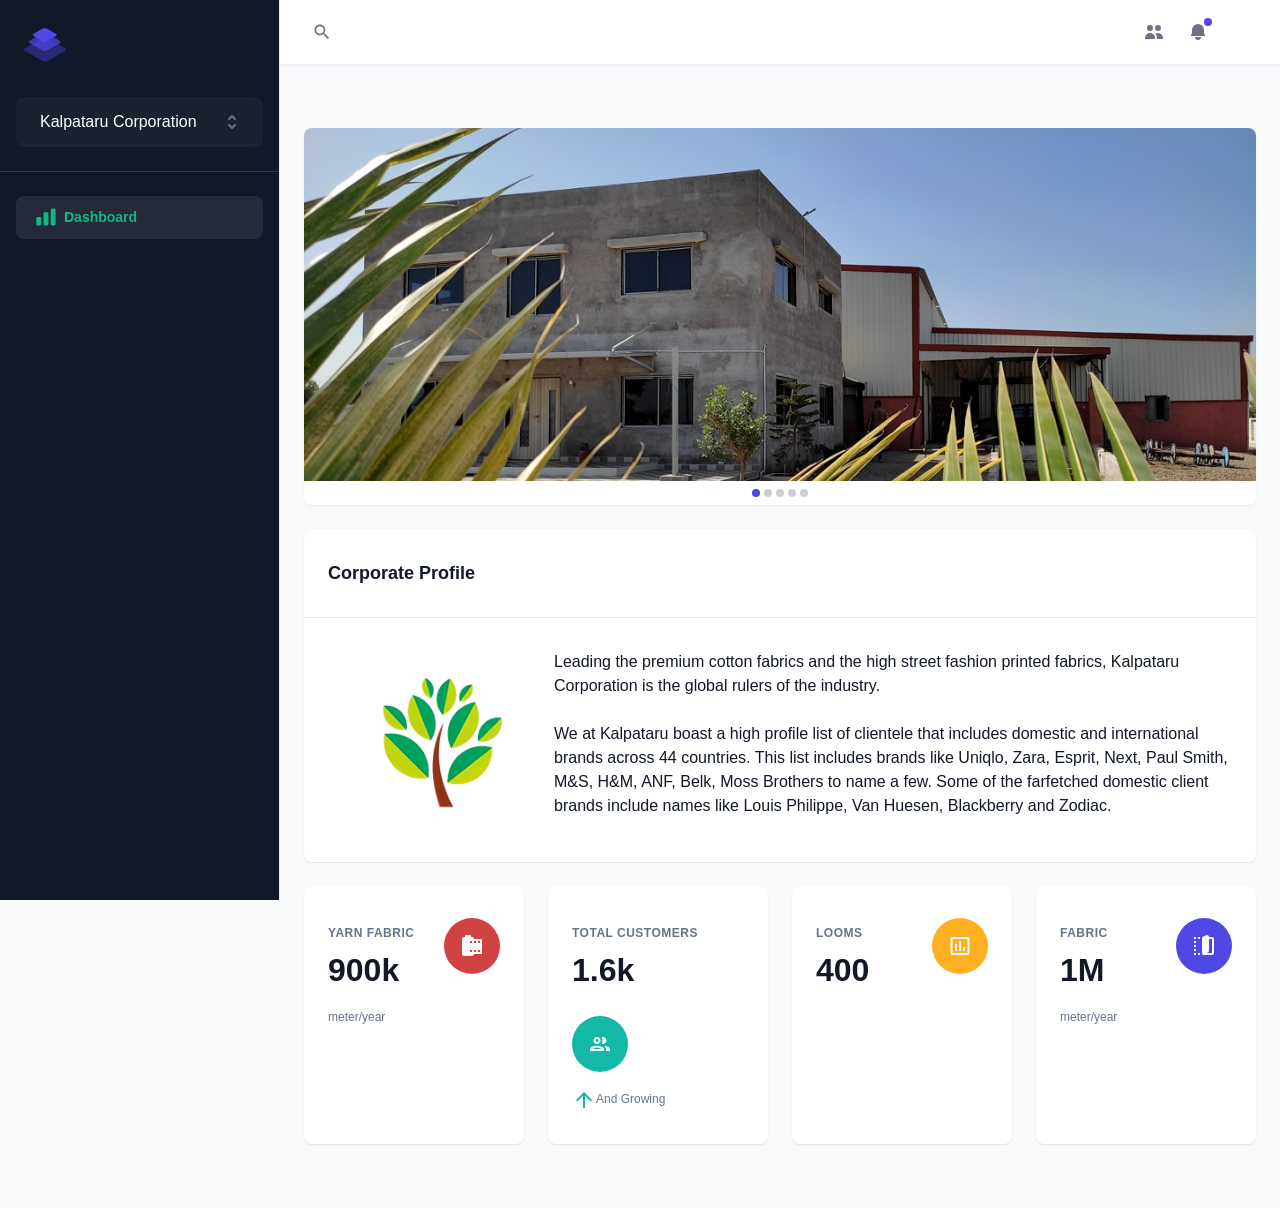
==== commit 11c3639b: "removed next and prev button" ====
--- a/index.html
+++ b/index.html
@@ -1 +1 @@
-<!DOCTYPE html><html lang="en"><head><link rel="preconnect" href="https://fonts.googleapis.com"/><link rel="preconnect" href="https://fonts.gstatic.com"/><link rel="stylesheet" data-href="https://fonts.googleapis.com/css2?family=Inter:wght@100;200;300;400;500;600;700;800;900&amp;display=swap"/><link rel="stylesheet" data-href="https://fonts.googleapis.com/css?family=Roboto+Mono|Roboto+Slab|Roboto:300,400,500,700&amp;display=optional"/><link rel="apple-touch-icon" sizes="180x180" href="/apple-touch-icon.png"/><link rel="icon" href="/favicon.ico"/><link rel="icon" type="image/png" sizes="32x32" href="/favicon-32x32.png"/><link rel="icon" type="image/png" sizes="16x16" href="/favicon-16x16.png"/><meta name="theme-color" content="#111827"/><meta charSet="utf-8"/><meta name="viewport" content="initial-scale=1, width=device-width"/><title>Dashboard | Kalpataru Corporation</title><meta name="next-head-count" content="3"/><noscript data-n-css=""></noscript><script defer="" nomodule="" src="/_next/static/chunks/polyfills-5cd94c89d3acac5f.js"></script><script src="/_next/static/chunks/webpack-f8fe1f0eb2299c5d.js" defer=""></script><script src="/_next/static/chunks/framework-91d7f78b5b4003c8.js" defer=""></script><script src="/_next/static/chunks/main-d98b4a7f39fdfc80.js" defer=""></script><script src="/_next/static/chunks/pages/_app-9464667422426c96.js" defer=""></script><script src="/_next/static/chunks/36bcf0ca-5c1c25b72b210ba9.js" defer=""></script><script src="/_next/static/chunks/282-60d336b581315263.js" defer=""></script><script src="/_next/static/chunks/694-8a68ff5823d2cf4f.js" defer=""></script><script src="/_next/static/chunks/514-8a514ed108dd3213.js" defer=""></script><script src="/_next/static/chunks/1-4d5a6e205a19712a.js" defer=""></script><script src="/_next/static/chunks/335-317f59ccbf291086.js" defer=""></script><script src="/_next/static/chunks/964-d4db00758f6f6d9f.js" defer=""></script><script src="/_next/static/chunks/98-c5f9fe6d75e17469.js" defer=""></script><script src="/_next/static/chunks/568-57d4a202c2090f1b.js" defer=""></script><script src="/_next/static/chunks/pages/index-3f5e9cfe68a5ada6.js" defer=""></script><script src="/_next/static/I1BGmZznWvjE8WphrcH9A/_buildManifest.js" defer=""></script><script src="/_next/static/I1BGmZznWvjE8WphrcH9A/_ssgManifest.js" defer=""></script><script src="/_next/static/I1BGmZznWvjE8WphrcH9A/_middlewareManifest.js" defer=""></script><style data-emotion="css-global 19zw7tq">html{-webkit-font-smoothing:antialiased;-moz-osx-font-smoothing:grayscale;box-sizing:border-box;-webkit-text-size-adjust:100%;}*,*::before,*::after{box-sizing:inherit;}strong,b{font-weight:700;}body{margin:0;color:#121828;font-size:1rem;font-weight:400;line-height:1.5;font-family:"Inter",-apple-system,BlinkMacSystemFont,"Segoe UI",Helvetica,Arial,sans-serif,"Apple Color Emoji","Segoe UI Emoji";background-color:#F9FAFC;}@media print{body{background-color:#fff;}}body::backdrop{background-color:#F9FAFC;}*{box-sizing:border-box;margin:0;padding:0;}html{-moz-osx-font-smoothing:grayscale;-webkit-font-smoothing:antialiased;display:-webkit-box;display:-webkit-flex;display:-ms-flexbox;display:flex;-webkit-flex-direction:column;-ms-flex-direction:column;flex-direction:column;min-height:100%;width:100%;}body{display:-webkit-box;display:-webkit-flex;display:-ms-flexbox;display:flex;-webkit-flex:1 1 auto;-ms-flex:1 1 auto;flex:1 1 auto;-webkit-flex-direction:column;-ms-flex-direction:column;flex-direction:column;min-height:100%;width:100%;}#__next{display:-webkit-box;display:-webkit-flex;display:-ms-flexbox;display:flex;-webkit-flex:1 1 auto;-ms-flex:1 1 auto;flex:1 1 auto;-webkit-flex-direction:column;-ms-flex-direction:column;flex-direction:column;height:100%;width:100%;}</style><style data-emotion="css qvls4e ajnmy4 nw5nzo 10ur324 1h77wgb 1v6a5v1 vjekv0 1dzn5ey i9gxme pnsv5s 1czs0mq y5i8f7 12vpnum gd7zjw vubbuv 1xhj18k 1mbfxj4 1k7k9vu yrxxqj 3rd7fc 11qjisw 17x7qyz hyy82 79elbk 1d3bbye po5fj qmeta5 8w5n4d 67apvk pzsctx vemis6 1wxaqej 7vyygu 2voflx 61gin4 1cgxy1d 1kjyc92 bostwl 3hu7p5 3tz5j9 1fep017 1ueepiu 1ew0fbc 7mjceg 1matkb5 1k33q06 1sr3j4o 1rzb3uu cf0hj9 pjekcl 1hy9t21 1tu59u4 1o9ypuc 1g4yje1 19kzrtu 2tcqb0 gajhq5 1ptzaww rl5iwp 1kpphc1 d5e998 19wsrat 129bs90 1l6c7y9 kb2c6s 13xnipr 13l0amk x6jp2x i482nc">.css-qvls4e{display:-webkit-box;display:-webkit-flex;display:-ms-flexbox;display:flex;-webkit-flex:1 1 auto;-ms-flex:1 1 auto;flex:1 1 auto;max-width:100%;padding-top:64px;}@media (min-width:1200px){.css-qvls4e{padding-left:280px;}}.css-ajnmy4{display:-webkit-box;display:-webkit-flex;display:-ms-flexbox;display:flex;-webkit-flex:1 1 auto;-ms-flex:1 1 auto;flex:1 1 auto;-webkit-flex-direction:column;-ms-flex-direction:column;flex-direction:column;width:100%;}.css-nw5nzo{-webkit-box-flex:1;-webkit-flex-grow:1;-ms-flex-positive:1;flex-grow:1;padding-top:64px;padding-bottom:64px;}.css-10ur324{width:100%;margin-left:auto;box-sizing:border-box;margin-right:auto;display:block;padding-left:16px;padding-right:16px;}@media (min-width:600px){.css-10ur324{padding-left:24px;padding-right:24px;}}.css-1h77wgb{box-sizing:border-box;display:-webkit-box;display:-webkit-flex;display:-ms-flexbox;display:flex;-webkit-box-flex-wrap:wrap;-webkit-flex-wrap:wrap;-ms-flex-wrap:wrap;flex-wrap:wrap;width:100%;-webkit-flex-direction:row;-ms-flex-direction:row;flex-direction:row;margin-top:-24px;width:calc(100% + 24px);margin-left:-24px;}.css-1h77wgb>.MuiGrid-item{padding-top:24px;}.css-1h77wgb>.MuiGrid-item{padding-left:24px;}.css-1v6a5v1{box-sizing:border-box;margin:0;-webkit-flex-direction:row;-ms-flex-direction:row;flex-direction:row;-webkit-flex-basis:100%;-ms-flex-preferred-size:100%;flex-basis:100%;-webkit-box-flex:0;-webkit-flex-grow:0;-ms-flex-positive:0;flex-grow:0;max-width:100%;}@media (min-width:1000px){.css-1v6a5v1{-webkit-flex-basis:100%;-ms-flex-preferred-size:100%;flex-basis:100%;-webkit-box-flex:0;-webkit-flex-grow:0;-ms-flex-positive:0;flex-grow:0;max-width:100%;}}@media (min-width:1200px){.css-1v6a5v1{-webkit-flex-basis:100%;-ms-flex-preferred-size:100%;flex-basis:100%;-webkit-box-flex:0;-webkit-flex-grow:0;-ms-flex-positive:0;flex-grow:0;max-width:100%;}}@media (min-width:1920px){.css-1v6a5v1{-webkit-flex-basis:100%;-ms-flex-preferred-size:100%;flex-basis:100%;-webkit-box-flex:0;-webkit-flex-grow:0;-ms-flex-positive:0;flex-grow:0;max-width:100%;}}.css-vjekv0{background-color:#FFFFFF;color:#121828;-webkit-transition:box-shadow 300ms cubic-bezier(0.4, 0, 0.2, 1) 0ms;transition:box-shadow 300ms cubic-bezier(0.4, 0, 0.2, 1) 0ms;border-radius:8px;box-shadow:0px 1px 1px rgba(100, 116, 139, 0.06),0px 1px 2px rgba(100, 116, 139, 0.1);overflow:hidden;height:100%;}.css-1dzn5ey{padding:16px;padding:32px 24px;}.css-1dzn5ey:last-child{padding-bottom:24px;}.css-1dzn5ey:last-child{padding-bottom:32px;}.css-i9gxme{-webkit-box-flex:1;-webkit-flex-grow:1;-ms-flex-positive:1;flex-grow:1;}.css-pnsv5s{background-color:#FFFFFF;color:#121828;-webkit-transition:box-shadow 300ms cubic-bezier(0.4, 0, 0.2, 1) 0ms;transition:box-shadow 300ms cubic-bezier(0.4, 0, 0.2, 1) 0ms;box-shadow:none;display:-webkit-box;display:-webkit-flex;display:-ms-flexbox;display:flex;-webkit-align-items:center;-webkit-box-align:center;-ms-flex-align:center;align-items:center;height:50px;padding-left:16px;background-color:#FFFFFF;}.css-1czs0mq{margin:0;font-size:1rem;font-weight:400;line-height:1.5;font-family:"Inter",-apple-system,BlinkMacSystemFont,"Segoe UI",Helvetica,Arial,sans-serif,"Apple Color Emoji","Segoe UI Emoji";}.css-y5i8f7{display:block;overflow:hidden;width:100%;}.css-12vpnum{background-color:#FFFFFF;color:#121828;-webkit-transition:box-shadow 300ms cubic-bezier(0.4, 0, 0.2, 1) 0ms;transition:box-shadow 300ms cubic-bezier(0.4, 0, 0.2, 1) 0ms;box-shadow:none;display:-webkit-box;display:-webkit-flex;display:-ms-flexbox;display:flex;-webkit-flex-direction:row;-ms-flex-direction:row;flex-direction:row;-webkit-box-pack:justify;-webkit-justify-content:space-between;justify-content:space-between;-webkit-align-items:center;-webkit-box-align:center;-ms-flex-align:center;align-items:center;background:#F9FAFC;padding:8px;background-color:#FFFFFF;}.css-gd7zjw{display:-webkit-inline-box;display:-webkit-inline-flex;display:-ms-inline-flexbox;display:inline-flex;-webkit-align-items:center;-webkit-box-align:center;-ms-flex-align:center;align-items:center;-webkit-box-pack:center;-ms-flex-pack:center;-webkit-justify-content:center;justify-content:center;position:relative;box-sizing:border-box;-webkit-tap-highlight-color:transparent;background-color:transparent;outline:0;border:0;margin:0;border-radius:0;padding:0;cursor:pointer;-webkit-user-select:none;-moz-user-select:none;-ms-user-select:none;user-select:none;vertical-align:middle;-moz-appearance:none;-webkit-appearance:none;-webkit-text-decoration:none;text-decoration:none;color:inherit;font-weight:600;font-family:"Inter",-apple-system,BlinkMacSystemFont,"Segoe UI",Helvetica,Arial,sans-serif,"Apple Color Emoji","Segoe UI Emoji";font-size:0.8125rem;line-height:1.75;text-transform:uppercase;min-width:64px;padding:4px 5px;border-radius:8px;-webkit-transition:background-color 250ms cubic-bezier(0.4, 0, 0.2, 1) 0ms,box-shadow 250ms cubic-bezier(0.4, 0, 0.2, 1) 0ms,border-color 250ms cubic-bezier(0.4, 0, 0.2, 1) 0ms,color 250ms cubic-bezier(0.4, 0, 0.2, 1) 0ms;transition:background-color 250ms cubic-bezier(0.4, 0, 0.2, 1) 0ms,box-shadow 250ms cubic-bezier(0.4, 0, 0.2, 1) 0ms,border-color 250ms cubic-bezier(0.4, 0, 0.2, 1) 0ms,color 250ms cubic-bezier(0.4, 0, 0.2, 1) 0ms;color:#5048E5;box-shadow:none;text-transform:none;padding:6px 16px;padding:7px 12px;}.css-gd7zjw::-moz-focus-inner{border-style:none;}.css-gd7zjw.Mui-disabled{pointer-events:none;cursor:default;}@media print{.css-gd7zjw{-webkit-print-color-adjust:exact;color-adjust:exact;}}.css-gd7zjw:hover{-webkit-text-decoration:none;text-decoration:none;background-color:rgba(80, 72, 229, 0.04);}@media (hover: none){.css-gd7zjw:hover{background-color:transparent;}}.css-gd7zjw.Mui-disabled{color:rgba(55, 65, 81, 0.26);}.css-gd7zjw:hover{box-shadow:none;}.css-gd7zjw.Mui-focusVisible{box-shadow:none;}.css-gd7zjw:active{box-shadow:none;}.css-gd7zjw.Mui-disabled{box-shadow:none;}.css-vubbuv{-webkit-user-select:none;-moz-user-select:none;-ms-user-select:none;user-select:none;width:1em;height:1em;display:inline-block;fill:currentColor;-webkit-flex-shrink:0;-ms-flex-negative:0;flex-shrink:0;-webkit-transition:fill 200ms cubic-bezier(0.4, 0, 0.2, 1) 0ms;transition:fill 200ms cubic-bezier(0.4, 0, 0.2, 1) 0ms;font-size:1.5rem;}.css-1xhj18k{display:-webkit-box;display:-webkit-flex;display:-ms-flexbox;display:flex;-webkit-flex-direction:row;-ms-flex-direction:row;flex-direction:row;}.css-1mbfxj4{-webkit-transition:background-color 150ms cubic-bezier(0.4, 0, 0.2, 1) 0ms;transition:background-color 150ms cubic-bezier(0.4, 0, 0.2, 1) 0ms;background-color:#5048E5;border-radius:50%;width:8px;height:8px;margin:0 2px;}.css-1k7k9vu{-webkit-transition:background-color 150ms cubic-bezier(0.4, 0, 0.2, 1) 0ms;transition:background-color 150ms cubic-bezier(0.4, 0, 0.2, 1) 0ms;background-color:rgba(55, 65, 81, 0.26);border-radius:50%;width:8px;height:8px;margin:0 2px;}.css-yrxxqj{background-color:#FFFFFF;color:#121828;-webkit-transition:box-shadow 300ms cubic-bezier(0.4, 0, 0.2, 1) 0ms;transition:box-shadow 300ms cubic-bezier(0.4, 0, 0.2, 1) 0ms;border-radius:8px;box-shadow:0px 1px 1px rgba(100, 116, 139, 0.06),0px 1px 2px rgba(100, 116, 139, 0.1);overflow:hidden;}.css-3rd7fc{display:-webkit-box;display:-webkit-flex;display:-ms-flexbox;display:flex;-webkit-align-items:center;-webkit-box-align:center;-ms-flex-align:center;align-items:center;padding:16px;padding:32px 24px;}.css-11qjisw{-webkit-flex:1 1 auto;-ms-flex:1 1 auto;flex:1 1 auto;}.css-17x7qyz{margin:0;font-weight:600;font-size:1.125rem;line-height:1.375;font-family:"Inter",-apple-system,BlinkMacSystemFont,"Segoe UI",Helvetica,Arial,sans-serif,"Apple Color Emoji","Segoe UI Emoji";display:block;}.css-hyy82{margin:0;-webkit-flex-shrink:0;-ms-flex-negative:0;flex-shrink:0;border-width:0;border-style:solid;border-color:#E6E8F0;border-bottom-width:thin;}.css-79elbk{position:relative;}.css-1d3bbye{box-sizing:border-box;display:-webkit-box;display:-webkit-flex;display:-ms-flexbox;display:flex;-webkit-box-flex-wrap:wrap;-webkit-flex-wrap:wrap;-ms-flex-wrap:wrap;flex-wrap:wrap;width:100%;-webkit-flex-direction:row;-ms-flex-direction:row;flex-direction:row;}.css-po5fj{box-sizing:border-box;margin:0;-webkit-flex-direction:row;-ms-flex-direction:row;flex-direction:row;-webkit-flex-basis:100%;-ms-flex-preferred-size:100%;flex-basis:100%;-webkit-box-flex:0;-webkit-flex-grow:0;-ms-flex-positive:0;flex-grow:0;max-width:100%;}@media (min-width:1000px){.css-po5fj{-webkit-flex-basis:100%;-ms-flex-preferred-size:100%;flex-basis:100%;-webkit-box-flex:0;-webkit-flex-grow:0;-ms-flex-positive:0;flex-grow:0;max-width:100%;}}@media (min-width:1200px){.css-po5fj{-webkit-flex-basis:25%;-ms-flex-preferred-size:25%;flex-basis:25%;-webkit-box-flex:0;-webkit-flex-grow:0;-ms-flex-positive:0;flex-grow:0;max-width:25%;}}@media (min-width:1920px){.css-po5fj{-webkit-flex-basis:25%;-ms-flex-preferred-size:25%;flex-basis:25%;-webkit-box-flex:0;-webkit-flex-grow:0;-ms-flex-positive:0;flex-grow:0;max-width:25%;}}.css-qmeta5{display:-webkit-box;display:-webkit-flex;display:-ms-flexbox;display:flex;-webkit-box-pack:center;-ms-flex-pack:center;-webkit-justify-content:center;justify-content:center;height:180px;}.css-8w5n4d{box-sizing:border-box;margin:0;-webkit-flex-direction:row;-ms-flex-direction:row;flex-direction:row;-webkit-flex-basis:100%;-ms-flex-preferred-size:100%;flex-basis:100%;-webkit-box-flex:0;-webkit-flex-grow:0;-ms-flex-positive:0;flex-grow:0;max-width:100%;}@media (min-width:1000px){.css-8w5n4d{-webkit-flex-basis:100%;-ms-flex-preferred-size:100%;flex-basis:100%;-webkit-box-flex:0;-webkit-flex-grow:0;-ms-flex-positive:0;flex-grow:0;max-width:100%;}}@media (min-width:1200px){.css-8w5n4d{-webkit-flex-basis:75%;-ms-flex-preferred-size:75%;flex-basis:75%;-webkit-box-flex:0;-webkit-flex-grow:0;-ms-flex-positive:0;flex-grow:0;max-width:75%;}}@media (min-width:1920px){.css-8w5n4d{-webkit-flex-basis:75%;-ms-flex-preferred-size:75%;flex-basis:75%;-webkit-box-flex:0;-webkit-flex-grow:0;-ms-flex-positive:0;flex-grow:0;max-width:75%;}}.css-67apvk{margin:0;font-size:1rem;font-weight:400;line-height:1.5;font-family:"Inter",-apple-system,BlinkMacSystemFont,"Segoe UI",Helvetica,Arial,sans-serif,"Apple Color Emoji","Segoe UI Emoji";color:inherit;}.css-pzsctx{box-sizing:border-box;margin:0;-webkit-flex-direction:row;-ms-flex-direction:row;flex-direction:row;-webkit-flex-basis:100%;-ms-flex-preferred-size:100%;flex-basis:100%;-webkit-box-flex:0;-webkit-flex-grow:0;-ms-flex-positive:0;flex-grow:0;max-width:100%;}@media (min-width:600px){.css-pzsctx{-webkit-flex-basis:50%;-ms-flex-preferred-size:50%;flex-basis:50%;-webkit-box-flex:0;-webkit-flex-grow:0;-ms-flex-positive:0;flex-grow:0;max-width:50%;}}@media (min-width:1200px){.css-pzsctx{-webkit-flex-basis:25%;-ms-flex-preferred-size:25%;flex-basis:25%;-webkit-box-flex:0;-webkit-flex-grow:0;-ms-flex-positive:0;flex-grow:0;max-width:25%;}}@media (min-width:1920px){.css-pzsctx{-webkit-flex-basis:25%;-ms-flex-preferred-size:25%;flex-basis:25%;-webkit-box-flex:0;-webkit-flex-grow:0;-ms-flex-positive:0;flex-grow:0;max-width:25%;}}.css-vemis6{box-sizing:border-box;display:-webkit-box;display:-webkit-flex;display:-ms-flexbox;display:flex;-webkit-box-flex-wrap:wrap;-webkit-flex-wrap:wrap;-ms-flex-wrap:wrap;flex-wrap:wrap;width:100%;-webkit-flex-direction:row;-ms-flex-direction:row;flex-direction:row;margin-top:-24px;width:calc(100% + 24px);margin-left:-24px;-webkit-box-pack:justify;-webkit-justify-content:space-between;justify-content:space-between;}.css-vemis6>.MuiGrid-item{padding-top:24px;}.css-vemis6>.MuiGrid-item{padding-left:24px;}.css-1wxaqej{box-sizing:border-box;margin:0;-webkit-flex-direction:row;-ms-flex-direction:row;flex-direction:row;}.css-7vyygu{margin:0;font-size:0.75rem;font-weight:600;letter-spacing:0.5px;line-height:2.5;text-transform:uppercase;font-family:"Inter",-apple-system,BlinkMacSystemFont,"Segoe UI",Helvetica,Arial,sans-serif,"Apple Color Emoji","Segoe UI Emoji";margin-bottom:0.35em;color:#65748B;}.css-2voflx{margin:0;font-weight:700;font-size:2rem;line-height:1.375;font-family:"Inter",-apple-system,BlinkMacSystemFont,"Segoe UI",Helvetica,Arial,sans-serif,"Apple Color Emoji","Segoe UI Emoji";color:#121828;}.css-61gin4{position:relative;display:-webkit-box;display:-webkit-flex;display:-ms-flexbox;display:flex;-webkit-align-items:center;-webkit-box-align:center;-ms-flex-align:center;align-items:center;-webkit-box-pack:center;-ms-flex-pack:center;-webkit-justify-content:center;justify-content:center;-webkit-flex-shrink:0;-ms-flex-negative:0;flex-shrink:0;width:40px;height:40px;font-family:"Inter",-apple-system,BlinkMacSystemFont,"Segoe UI",Helvetica,Arial,sans-serif,"Apple Color Emoji","Segoe UI Emoji";font-size:1.25rem;line-height:1;border-radius:50%;overflow:hidden;-webkit-user-select:none;-moz-user-select:none;-ms-user-select:none;user-select:none;color:#F9FAFC;background-color:#bdbdbd;background-color:#D14343;height:56px;width:56px;}.css-1cgxy1d{padding-top:16px;display:-webkit-box;display:-webkit-flex;display:-ms-flexbox;display:flex;-webkit-align-items:center;-webkit-box-align:center;-ms-flex-align:center;align-items:center;}.css-1kjyc92{margin:0;font-size:0.75rem;font-weight:400;line-height:1.66;font-family:"Inter",-apple-system,BlinkMacSystemFont,"Segoe UI",Helvetica,Arial,sans-serif,"Apple Color Emoji","Segoe UI Emoji";color:#65748B;}.css-bostwl{position:relative;display:-webkit-box;display:-webkit-flex;display:-ms-flexbox;display:flex;-webkit-align-items:center;-webkit-box-align:center;-ms-flex-align:center;align-items:center;-webkit-box-pack:center;-ms-flex-pack:center;-webkit-justify-content:center;justify-content:center;-webkit-flex-shrink:0;-ms-flex-negative:0;flex-shrink:0;width:40px;height:40px;font-family:"Inter",-apple-system,BlinkMacSystemFont,"Segoe UI",Helvetica,Arial,sans-serif,"Apple Color Emoji","Segoe UI Emoji";font-size:1.25rem;line-height:1;border-radius:50%;overflow:hidden;-webkit-user-select:none;-moz-user-select:none;-ms-user-select:none;user-select:none;color:#F9FAFC;background-color:#bdbdbd;background-color:#14B8A6;height:56px;width:56px;}.css-3hu7p5{-webkit-align-items:center;-webkit-box-align:center;-ms-flex-align:center;align-items:center;display:-webkit-box;display:-webkit-flex;display:-ms-flexbox;display:flex;padding-top:16px;}.css-3tz5j9{-webkit-user-select:none;-moz-user-select:none;-ms-user-select:none;user-select:none;width:1em;height:1em;display:inline-block;fill:currentColor;-webkit-flex-shrink:0;-ms-flex-negative:0;flex-shrink:0;-webkit-transition:fill 200ms cubic-bezier(0.4, 0, 0.2, 1) 0ms;transition:fill 200ms cubic-bezier(0.4, 0, 0.2, 1) 0ms;font-size:1.5rem;color:#14B8A6;}.css-1fep017{position:relative;display:-webkit-box;display:-webkit-flex;display:-ms-flexbox;display:flex;-webkit-align-items:center;-webkit-box-align:center;-ms-flex-align:center;align-items:center;-webkit-box-pack:center;-ms-flex-pack:center;-webkit-justify-content:center;justify-content:center;-webkit-flex-shrink:0;-ms-flex-negative:0;flex-shrink:0;width:40px;height:40px;font-family:"Inter",-apple-system,BlinkMacSystemFont,"Segoe UI",Helvetica,Arial,sans-serif,"Apple Color Emoji","Segoe UI Emoji";font-size:1.25rem;line-height:1;border-radius:50%;overflow:hidden;-webkit-user-select:none;-moz-user-select:none;-ms-user-select:none;user-select:none;color:#F9FAFC;background-color:#bdbdbd;background-color:#FFB020;height:56px;width:56px;}.css-1ueepiu{position:relative;display:-webkit-box;display:-webkit-flex;display:-ms-flexbox;display:flex;-webkit-align-items:center;-webkit-box-align:center;-ms-flex-align:center;align-items:center;-webkit-box-pack:center;-ms-flex-pack:center;-webkit-justify-content:center;justify-content:center;-webkit-flex-shrink:0;-ms-flex-negative:0;flex-shrink:0;width:40px;height:40px;font-family:"Inter",-apple-system,BlinkMacSystemFont,"Segoe UI",Helvetica,Arial,sans-serif,"Apple Color Emoji","Segoe UI Emoji";font-size:1.25rem;line-height:1;border-radius:50%;overflow:hidden;-webkit-user-select:none;-moz-user-select:none;-ms-user-select:none;user-select:none;color:#F9FAFC;background-color:#bdbdbd;background-color:#5048E5;height:56px;width:56px;}.css-1ew0fbc{background-color:#FFFFFF;color:#121828;-webkit-transition:box-shadow 300ms cubic-bezier(0.4, 0, 0.2, 1) 0ms;transition:box-shadow 300ms cubic-bezier(0.4, 0, 0.2, 1) 0ms;box-shadow:0px 1px 5px rgba(100, 116, 139, 0.12);display:-webkit-box;display:-webkit-flex;display:-ms-flexbox;display:flex;-webkit-flex-direction:column;-ms-flex-direction:column;flex-direction:column;width:100%;box-sizing:border-box;-webkit-flex-shrink:0;-ms-flex-negative:0;flex-shrink:0;position:fixed;z-index:1100;top:0;left:auto;right:0;background-color:#5048E5;color:#FFFFFF;background-color:#FFFFFF;box-shadow:0px 1px 4px rgba(100, 116, 139, 0.12);}@media print{.css-1ew0fbc{position:absolute;}}@media (min-width:1200px){.css-1ew0fbc{left:280px;width:calc(100% - 280px);}}.css-7mjceg{position:relative;display:-webkit-box;display:-webkit-flex;display:-ms-flexbox;display:flex;-webkit-align-items:center;-webkit-box-align:center;-ms-flex-align:center;align-items:center;min-height:56px;min-height:64px;left:0;padding-left:16px;padding-right:16px;}@media (min-width:0px) and (orientation: landscape){.css-7mjceg{min-height:48px;}}@media (min-width:600px){.css-7mjceg{min-height:64px;}}.css-1matkb5{display:-webkit-inline-box;display:-webkit-inline-flex;display:-ms-inline-flexbox;display:inline-flex;-webkit-align-items:center;-webkit-box-align:center;-ms-flex-align:center;align-items:center;-webkit-box-pack:center;-ms-flex-pack:center;-webkit-justify-content:center;justify-content:center;position:relative;box-sizing:border-box;-webkit-tap-highlight-color:transparent;background-color:transparent;outline:0;border:0;margin:0;border-radius:0;padding:0;cursor:pointer;-webkit-user-select:none;-moz-user-select:none;-ms-user-select:none;user-select:none;vertical-align:middle;-moz-appearance:none;-webkit-appearance:none;-webkit-text-decoration:none;text-decoration:none;color:inherit;text-align:center;-webkit-flex:0 0 auto;-ms-flex:0 0 auto;flex:0 0 auto;font-size:1.5rem;padding:8px;border-radius:50%;overflow:visible;color:#6B7280;-webkit-transition:background-color 150ms cubic-bezier(0.4, 0, 0.2, 1) 0ms;transition:background-color 150ms cubic-bezier(0.4, 0, 0.2, 1) 0ms;}.css-1matkb5::-moz-focus-inner{border-style:none;}.css-1matkb5.Mui-disabled{pointer-events:none;cursor:default;}@media print{.css-1matkb5{-webkit-print-color-adjust:exact;color-adjust:exact;}}.css-1matkb5:hover{background-color:rgba(107, 114, 128, 0.04);}@media (hover: none){.css-1matkb5:hover{background-color:transparent;}}.css-1matkb5.Mui-disabled{background-color:transparent;color:rgba(55, 65, 81, 0.26);}@media (min-width:0px){.css-1matkb5{display:-webkit-inline-box;display:-webkit-inline-flex;display:-ms-inline-flexbox;display:inline-flex;}}@media (min-width:1200px){.css-1matkb5{display:none;}}.css-1k33q06{-webkit-user-select:none;-moz-user-select:none;-ms-user-select:none;user-select:none;width:1em;height:1em;display:inline-block;fill:currentColor;-webkit-flex-shrink:0;-ms-flex-negative:0;flex-shrink:0;-webkit-transition:fill 200ms cubic-bezier(0.4, 0, 0.2, 1) 0ms;transition:fill 200ms cubic-bezier(0.4, 0, 0.2, 1) 0ms;font-size:1.25rem;}.css-1sr3j4o{display:-webkit-inline-box;display:-webkit-inline-flex;display:-ms-inline-flexbox;display:inline-flex;-webkit-align-items:center;-webkit-box-align:center;-ms-flex-align:center;align-items:center;-webkit-box-pack:center;-ms-flex-pack:center;-webkit-justify-content:center;justify-content:center;position:relative;box-sizing:border-box;-webkit-tap-highlight-color:transparent;background-color:transparent;outline:0;border:0;margin:0;border-radius:0;padding:0;cursor:pointer;-webkit-user-select:none;-moz-user-select:none;-ms-user-select:none;user-select:none;vertical-align:middle;-moz-appearance:none;-webkit-appearance:none;-webkit-text-decoration:none;text-decoration:none;color:inherit;text-align:center;-webkit-flex:0 0 auto;-ms-flex:0 0 auto;flex:0 0 auto;font-size:1.5rem;padding:8px;border-radius:50%;overflow:visible;color:#6B7280;-webkit-transition:background-color 150ms cubic-bezier(0.4, 0, 0.2, 1) 0ms;transition:background-color 150ms cubic-bezier(0.4, 0, 0.2, 1) 0ms;margin-left:8px;}.css-1sr3j4o::-moz-focus-inner{border-style:none;}.css-1sr3j4o.Mui-disabled{pointer-events:none;cursor:default;}@media print{.css-1sr3j4o{-webkit-print-color-adjust:exact;color-adjust:exact;}}.css-1sr3j4o:hover{background-color:rgba(107, 114, 128, 0.04);}@media (hover: none){.css-1sr3j4o:hover{background-color:transparent;}}.css-1sr3j4o.Mui-disabled{background-color:transparent;color:rgba(55, 65, 81, 0.26);}.css-1rzb3uu{position:relative;display:-webkit-inline-box;display:-webkit-inline-flex;display:-ms-inline-flexbox;display:inline-flex;vertical-align:middle;-webkit-flex-shrink:0;-ms-flex-negative:0;flex-shrink:0;}.css-cf0hj9{display:-webkit-box;display:-webkit-flex;display:-ms-flexbox;display:flex;-webkit-flex-direction:row;-ms-flex-direction:row;flex-direction:row;-webkit-box-flex-wrap:wrap;-webkit-flex-wrap:wrap;-ms-flex-wrap:wrap;flex-wrap:wrap;-webkit-box-pack:center;-ms-flex-pack:center;-webkit-justify-content:center;justify-content:center;-webkit-align-content:center;-ms-flex-line-pack:center;align-content:center;-webkit-align-items:center;-webkit-box-align:center;-ms-flex-align:center;align-items:center;position:absolute;box-sizing:border-box;font-family:"Inter",-apple-system,BlinkMacSystemFont,"Segoe UI",Helvetica,Arial,sans-serif,"Apple Color Emoji","Segoe UI Emoji";font-weight:500;font-size:0.75rem;min-width:8px;line-height:1;padding:0;height:8px;border-radius:4px;z-index:1;-webkit-transition:-webkit-transform 225ms cubic-bezier(0.4, 0, 0.2, 1) 0ms;transition:transform 225ms cubic-bezier(0.4, 0, 0.2, 1) 0ms;background-color:#5048E5;color:#FFFFFF;top:0;right:0;-webkit-transform:scale(1) translate(50%, -50%);-moz-transform:scale(1) translate(50%, -50%);-ms-transform:scale(1) translate(50%, -50%);transform:scale(1) translate(50%, -50%);transform-origin:100% 0%;}.css-cf0hj9.MuiBadge-invisible{-webkit-transform:scale(0) translate(50%, -50%);-moz-transform:scale(0) translate(50%, -50%);-ms-transform:scale(0) translate(50%, -50%);transform:scale(0) translate(50%, -50%);}.css-pjekcl{position:relative;display:-webkit-box;display:-webkit-flex;display:-ms-flexbox;display:flex;-webkit-align-items:center;-webkit-box-align:center;-ms-flex-align:center;align-items:center;-webkit-box-pack:center;-ms-flex-pack:center;-webkit-justify-content:center;justify-content:center;-webkit-flex-shrink:0;-ms-flex-negative:0;flex-shrink:0;width:40px;height:40px;font-family:"Inter",-apple-system,BlinkMacSystemFont,"Segoe UI",Helvetica,Arial,sans-serif,"Apple Color Emoji","Segoe UI Emoji";font-size:1.25rem;line-height:1;border-radius:50%;overflow:hidden;-webkit-user-select:none;-moz-user-select:none;-ms-user-select:none;user-select:none;height:40px;width:40px;margin-left:8px;}.css-1hy9t21{width:100%;height:100%;text-align:center;object-fit:cover;color:transparent;text-indent:10000px;}.css-1tu59u4{-webkit-flex:0 0 auto;-ms-flex:0 0 auto;flex:0 0 auto;}.css-1o9ypuc{background-color:#FFFFFF;color:#121828;-webkit-transition:box-shadow 300ms cubic-bezier(0.4, 0, 0.2, 1) 0ms;transition:box-shadow 300ms cubic-bezier(0.4, 0, 0.2, 1) 0ms;box-shadow:none;overflow-y:auto;display:-webkit-box;display:-webkit-flex;display:-ms-flexbox;display:flex;-webkit-flex-direction:column;-ms-flex-direction:column;flex-direction:column;height:100%;-webkit-flex:1 0 auto;-ms-flex:1 0 auto;flex:1 0 auto;z-index:1200;-webkit-overflow-scrolling:touch;position:fixed;top:0;outline:0;left:0;border-right:1px solid #E6E8F0;background-color:#111827;color:#FFFFFF;width:280px;}.css-1g4yje1{display:-webkit-box;display:-webkit-flex;display:-ms-flexbox;display:flex;-webkit-flex-direction:column;-ms-flex-direction:column;flex-direction:column;height:100%;}.css-19kzrtu{padding:24px;}.css-2tcqb0{height:42px;width:42px;}.css-gajhq5{padding-left:16px;padding-right:16px;}.css-1ptzaww{-webkit-align-items:center;-webkit-box-align:center;-ms-flex-align:center;align-items:center;background-color:rgba(255, 255, 255, 0.04);cursor:pointer;display:-webkit-box;display:-webkit-flex;display:-ms-flexbox;display:flex;-webkit-box-pack:justify;-webkit-justify-content:space-between;justify-content:space-between;padding-left:24px;padding-right:24px;padding-top:11px;padding-bottom:11px;border-radius:8px;}.css-rl5iwp{margin:0;font-size:1rem;font-weight:500;line-height:1.75;font-family:"Inter",-apple-system,BlinkMacSystemFont,"Segoe UI",Helvetica,Arial,sans-serif,"Apple Color Emoji","Segoe UI Emoji";color:inherit;}.css-1kpphc1{-webkit-user-select:none;-moz-user-select:none;-ms-user-select:none;user-select:none;width:1em;height:1em;display:inline-block;fill:currentColor;-webkit-flex-shrink:0;-ms-flex-negative:0;flex-shrink:0;-webkit-transition:fill 200ms cubic-bezier(0.4, 0, 0.2, 1) 0ms;transition:fill 200ms cubic-bezier(0.4, 0, 0.2, 1) 0ms;font-size:1.5rem;color:#6B7280;width:14px;height:14px;}.css-d5e998{margin:0;-webkit-flex-shrink:0;-ms-flex-negative:0;flex-shrink:0;border-width:0;border-style:solid;border-color:#E6E8F0;border-bottom-width:thin;border-color:#2D3748;margin-top:24px;margin-bottom:24px;}.css-19wsrat{display:-webkit-box;display:-webkit-flex;display:-ms-flexbox;display:flex;-webkit-box-pack:start;-ms-flex-pack:start;-webkit-justify-content:flex-start;justify-content:flex-start;-webkit-align-items:center;-webkit-box-align:center;-ms-flex-align:center;align-items:center;position:relative;-webkit-text-decoration:none;text-decoration:none;width:100%;box-sizing:border-box;text-align:left;padding-top:8px;padding-bottom:8px;display:-webkit-box;display:-webkit-flex;display:-ms-flexbox;display:flex;margin-bottom:4px;padding-top:0px;padding-bottom:0px;padding-left:16px;padding-right:16px;}.css-19wsrat.Mui-focusVisible{background-color:rgba(55, 65, 81, 0.12);}.css-19wsrat.Mui-selected{background-color:rgba(80, 72, 229, 0.08);}.css-19wsrat.Mui-selected.Mui-focusVisible{background-color:rgba(80, 72, 229, 0.2);}.css-19wsrat.Mui-disabled{opacity:0.38;}.css-129bs90{display:-webkit-inline-box;display:-webkit-inline-flex;display:-ms-inline-flexbox;display:inline-flex;-webkit-align-items:center;-webkit-box-align:center;-ms-flex-align:center;align-items:center;-webkit-box-pack:center;-ms-flex-pack:center;-webkit-justify-content:center;justify-content:center;position:relative;box-sizing:border-box;-webkit-tap-highlight-color:transparent;background-color:transparent;outline:0;border:0;margin:0;border-radius:0;padding:0;cursor:pointer;-webkit-user-select:none;-moz-user-select:none;-ms-user-select:none;user-select:none;vertical-align:middle;-moz-appearance:none;-webkit-appearance:none;-webkit-text-decoration:none;text-decoration:none;color:inherit;font-weight:600;font-family:"Inter",-apple-system,BlinkMacSystemFont,"Segoe UI",Helvetica,Arial,sans-serif,"Apple Color Emoji","Segoe UI Emoji";font-size:0.875rem;line-height:1.75;text-transform:uppercase;min-width:64px;padding:6px 8px;border-radius:8px;-webkit-transition:background-color 250ms cubic-bezier(0.4, 0, 0.2, 1) 0ms,box-shadow 250ms cubic-bezier(0.4, 0, 0.2, 1) 0ms,border-color 250ms cubic-bezier(0.4, 0, 0.2, 1) 0ms,color 250ms cubic-bezier(0.4, 0, 0.2, 1) 0ms;transition:background-color 250ms cubic-bezier(0.4, 0, 0.2, 1) 0ms,box-shadow 250ms cubic-bezier(0.4, 0, 0.2, 1) 0ms,border-color 250ms cubic-bezier(0.4, 0, 0.2, 1) 0ms,color 250ms cubic-bezier(0.4, 0, 0.2, 1) 0ms;color:#5048E5;box-shadow:none;text-transform:none;padding:8px 20px;padding:9px 16px;background-color:rgba(255,255,255, 0.08);border-radius:8px;color:#10B981;font-weight:700;-webkit-box-pack:start;-ms-flex-pack:start;-webkit-justify-content:flex-start;justify-content:flex-start;padding-left:24px;padding-right:24px;text-align:left;text-transform:none;width:100%;}.css-129bs90::-moz-focus-inner{border-style:none;}.css-129bs90.Mui-disabled{pointer-events:none;cursor:default;}@media print{.css-129bs90{-webkit-print-color-adjust:exact;color-adjust:exact;}}.css-129bs90:hover{-webkit-text-decoration:none;text-decoration:none;background-color:rgba(80, 72, 229, 0.04);}@media (hover: none){.css-129bs90:hover{background-color:transparent;}}.css-129bs90.Mui-disabled{color:rgba(55, 65, 81, 0.26);}.css-129bs90:hover{box-shadow:none;}.css-129bs90.Mui-focusVisible{box-shadow:none;}.css-129bs90:active{box-shadow:none;}.css-129bs90.Mui-disabled{box-shadow:none;}.css-129bs90 .MuiButton-startIcon{color:#10B981;}.css-129bs90:hover{background-color:rgba(255,255,255, 0.08);}.css-1l6c7y9{display:inherit;margin-right:8px;margin-left:-4px;}.css-1l6c7y9>*:nth-of-type(1){font-size:20px;}.css-kb2c6s{margin:0px;top:auto;right:20px;bottom:20px;left:auto;position:fixed;height:320px;-webkit-transform:translateZ(0px);-moz-transform:translateZ(0px);-ms-transform:translateZ(0px);transform:translateZ(0px);-webkit-box-flex:1;-webkit-flex-grow:1;-ms-flex-positive:1;flex-grow:1;}.css-13xnipr{z-index:1050;display:-webkit-box;display:-webkit-flex;display:-ms-flexbox;display:flex;-webkit-align-items:center;-webkit-box-align:center;-ms-flex-align:center;align-items:center;pointer-events:none;-webkit-flex-direction:column-reverse;-ms-flex-direction:column-reverse;flex-direction:column-reverse;position:absolute;bottom:16px;right:16px;}.css-13xnipr .MuiSpeedDial-actions{-webkit-flex-direction:column-reverse;-ms-flex-direction:column-reverse;flex-direction:column-reverse;margin-bottom:-32px;padding-bottom:48px;}.css-13l0amk{display:-webkit-inline-box;display:-webkit-inline-flex;display:-ms-inline-flexbox;display:inline-flex;-webkit-align-items:center;-webkit-box-align:center;-ms-flex-align:center;align-items:center;-webkit-box-pack:center;-ms-flex-pack:center;-webkit-justify-content:center;justify-content:center;position:relative;box-sizing:border-box;-webkit-tap-highlight-color:transparent;background-color:transparent;outline:0;border:0;margin:0;border-radius:0;padding:0;cursor:pointer;-webkit-user-select:none;-moz-user-select:none;-ms-user-select:none;user-select:none;vertical-align:middle;-moz-appearance:none;-webkit-appearance:none;-webkit-text-decoration:none;text-decoration:none;color:inherit;font-weight:600;font-family:"Inter",-apple-system,BlinkMacSystemFont,"Segoe UI",Helvetica,Arial,sans-serif,"Apple Color Emoji","Segoe UI Emoji";font-size:0.875rem;line-height:1.75;text-transform:uppercase;min-height:36px;-webkit-transition:background-color 250ms cubic-bezier(0.4, 0, 0.2, 1) 0ms,box-shadow 250ms cubic-bezier(0.4, 0, 0.2, 1) 0ms,border-color 250ms cubic-bezier(0.4, 0, 0.2, 1) 0ms;transition:background-color 250ms cubic-bezier(0.4, 0, 0.2, 1) 0ms,box-shadow 250ms cubic-bezier(0.4, 0, 0.2, 1) 0ms,border-color 250ms cubic-bezier(0.4, 0, 0.2, 1) 0ms;border-radius:50%;padding:0;min-width:0;width:56px;height:56px;box-shadow:0px 2px 6px rgba(100, 116, 139, 0.12);color:rgba(0, 0, 0, 0.87);background-color:#e0e0e0;color:#FFFFFF;background-color:#5048E5;pointer-events:auto;}.css-13l0amk::-moz-focus-inner{border-style:none;}.css-13l0amk.Mui-disabled{pointer-events:none;cursor:default;}@media print{.css-13l0amk{-webkit-print-color-adjust:exact;color-adjust:exact;}}.css-13l0amk:active{box-shadow:0px 6px 15px rgba(100, 116, 139, 0.12);}.css-13l0amk:hover{background-color:#f5f5f5;-webkit-text-decoration:none;text-decoration:none;}@media (hover: none){.css-13l0amk:hover{background-color:#e0e0e0;}}.css-13l0amk.Mui-focusVisible{box-shadow:0px 2px 6px rgba(100, 116, 139, 0.12);}.css-13l0amk.Mui-disabled{color:rgba(55, 65, 81, 0.26);box-shadow:none;background-color:rgba(55, 65, 81, 0.12);}.css-13l0amk:hover{background-color:#3832A0;}@media (hover: none){.css-13l0amk:hover{background-color:#5048E5;}}.css-x6jp2x{display:-webkit-box;display:-webkit-flex;display:-ms-flexbox;display:flex;pointer-events:none;-webkit-transition:top 0s linear 0.2s;transition:top 0s linear 0.2s;}.css-i482nc{display:-webkit-inline-box;display:-webkit-inline-flex;display:-ms-inline-flexbox;display:inline-flex;-webkit-align-items:center;-webkit-box-align:center;-ms-flex-align:center;align-items:center;-webkit-box-pack:center;-ms-flex-pack:center;-webkit-justify-content:center;justify-content:center;position:relative;box-sizing:border-box;-webkit-tap-highlight-color:transparent;background-color:transparent;outline:0;border:0;margin:0;border-radius:0;padding:0;cursor:pointer;-webkit-user-select:none;-moz-user-select:none;-ms-user-select:none;user-select:none;vertical-align:middle;-moz-appearance:none;-webkit-appearance:none;-webkit-text-decoration:none;text-decoration:none;color:inherit;font-weight:600;font-family:"Inter",-apple-system,BlinkMacSystemFont,"Segoe UI",Helvetica,Arial,sans-serif,"Apple Color Emoji","Segoe UI Emoji";font-size:0.875rem;line-height:1.75;text-transform:uppercase;min-height:36px;-webkit-transition:background-color 250ms cubic-bezier(0.4, 0, 0.2, 1) 0ms,box-shadow 250ms cubic-bezier(0.4, 0, 0.2, 1) 0ms,border-color 250ms cubic-bezier(0.4, 0, 0.2, 1) 0ms;transition:background-color 250ms cubic-bezier(0.4, 0, 0.2, 1) 0ms,box-shadow 250ms cubic-bezier(0.4, 0, 0.2, 1) 0ms,border-color 250ms cubic-bezier(0.4, 0, 0.2, 1) 0ms;border-radius:50%;padding:0;min-width:0;width:40px;height:40px;box-shadow:0px 2px 6px rgba(100, 116, 139, 0.12);color:rgba(0, 0, 0, 0.87);background-color:#e0e0e0;margin:8px;color:#65748B;background-color:#FFFFFF;-webkit-transition:-webkit-transform 200ms cubic-bezier(0.4, 0, 0.2, 1) 0ms,opacity 0.8s;transition:transform 200ms cubic-bezier(0.4, 0, 0.2, 1) 0ms,opacity 0.8s;opacity:0;-webkit-transform:scale(0);-moz-transform:scale(0);-ms-transform:scale(0);transform:scale(0);background:black;}.css-i482nc::-moz-focus-inner{border-style:none;}.css-i482nc.Mui-disabled{pointer-events:none;cursor:default;}@media print{.css-i482nc{-webkit-print-color-adjust:exact;color-adjust:exact;}}.css-i482nc:active{box-shadow:0px 6px 15px rgba(100, 116, 139, 0.12);}.css-i482nc:hover{background-color:#f5f5f5;-webkit-text-decoration:none;text-decoration:none;}@media (hover: none){.css-i482nc:hover{background-color:#e0e0e0;}}.css-i482nc.Mui-focusVisible{box-shadow:0px 2px 6px rgba(100, 116, 139, 0.12);}.css-i482nc.Mui-disabled{color:rgba(55, 65, 81, 0.26);box-shadow:none;background-color:rgba(55, 65, 81, 0.12);}.css-i482nc:hover{background-color:rgb(216, 216, 216);}</style><link rel="stylesheet" href="https://fonts.googleapis.com/css2?family=Inter:wght@100;200;300;400;500;600;700;800;900&display=swap"/><link rel="stylesheet" href="https://fonts.googleapis.com/css?family=Roboto+Mono|Roboto+Slab|Roboto:300,400,500,700&display=optional"/></head><body><div id="__next" data-reactroot=""><div class="css-qvls4e"><div class="MuiBox-root css-ajnmy4"><main class="MuiBox-root css-nw5nzo"><div class="MuiContainer-root css-10ur324"><div class="MuiGrid-root MuiGrid-container MuiGrid-spacing-xs-3 css-1h77wgb"><div class="MuiGrid-root MuiGrid-item MuiGrid-grid-xs-12 MuiGrid-grid-md-12 MuiGrid-grid-lg-12 MuiGrid-grid-xl-12 css-1v6a5v1"><div class="MuiPaper-root MuiPaper-elevation MuiPaper-rounded MuiPaper-elevation1 MuiCard-root css-vjekv0"><div class="MuiCardContent-root css-1dzn5ey"><div class="MuiBox-root css-i9gxme"><div class="MuiPaper-root MuiPaper-elevation MuiPaper-elevation0 css-pnsv5s"><p class="MuiTypography-root MuiTypography-body1 css-1czs0mq"></p></div><div style="overflow-x:hidden"><div style="-webkit-flex-direction:row;flex-direction:row;-webkit-transition:all 0s ease 0s;transition:all 0s ease 0s;direction:ltr;display:flex;will-change:transform" class="react-swipeable-view-container"><div style="width:100%;-webkit-flex-shrink:0;flex-shrink:0;overflow:auto" aria-hidden="false" data-swipeable="true"><div><img class="MuiBox-root css-y5i8f7" src="/static/images/kalpataru/k1.png" alt=""/></div></div></div></div><div class="MuiPaper-root MuiPaper-elevation MuiPaper-elevation0 MuiMobileStepper-root MuiMobileStepper-positionStatic css-12vpnum"><button class="MuiButton-root MuiButton-text MuiButton-textPrimary MuiButton-sizeSmall MuiButton-textSizeSmall MuiButton-disableElevation MuiButtonBase-root Mui-disabled css-gd7zjw" tabindex="-1" type="button" disabled=""><svg class="MuiSvgIcon-root MuiSvgIcon-fontSizeMedium css-vubbuv" focusable="false" viewBox="0 0 24 24" aria-hidden="true" data-testid="KeyboardArrowLeftIcon"><path d="M15.41 16.59 10.83 12l4.58-4.59L14 6l-6 6 6 6 1.41-1.41z"></path></svg>Back</button><div class="MuiMobileStepper-dots css-1xhj18k"><div class="MuiMobileStepper-dot MuiMobileStepper-dotActive css-1mbfxj4"></div><div class="MuiMobileStepper-dot css-1k7k9vu"></div><div class="MuiMobileStepper-dot css-1k7k9vu"></div><div class="MuiMobileStepper-dot css-1k7k9vu"></div><div class="MuiMobileStepper-dot css-1k7k9vu"></div></div><button class="MuiButton-root MuiButton-text MuiButton-textPrimary MuiButton-sizeSmall MuiButton-textSizeSmall MuiButton-disableElevation MuiButtonBase-root css-gd7zjw" tabindex="0" type="button">Next<svg class="MuiSvgIcon-root MuiSvgIcon-fontSizeMedium css-vubbuv" focusable="false" viewBox="0 0 24 24" aria-hidden="true" data-testid="KeyboardArrowRightIcon"><path d="M8.59 16.59 13.17 12 8.59 7.41 10 6l6 6-6 6-1.41-1.41z"></path></svg></button></div></div></div></div></div><div class="MuiGrid-root MuiGrid-item MuiGrid-grid-xs-12 MuiGrid-grid-md-12 MuiGrid-grid-lg-12 MuiGrid-grid-xl-12 css-1v6a5v1"><div class="MuiPaper-root MuiPaper-elevation MuiPaper-rounded MuiPaper-elevation1 MuiCard-root css-yrxxqj"><div class="MuiCardHeader-root css-3rd7fc"><div class="MuiCardHeader-content css-11qjisw"><span class="MuiTypography-root MuiTypography-h6 MuiCardHeader-title css-17x7qyz">Corporate Profile</span></div></div><hr class="MuiDivider-root MuiDivider-fullWidth css-hyy82"/><div class="MuiCardContent-root css-1dzn5ey"><div class="MuiBox-root css-79elbk"><div class="MuiGrid-root MuiGrid-container MuiGrid-spacing-xs-undefined css-1d3bbye"><div class="MuiGrid-root MuiGrid-item MuiGrid-grid-xs-12 MuiGrid-grid-md-12 MuiGrid-grid-lg-3 MuiGrid-grid-xl-3 css-po5fj"><div class="MuiBox-root css-qmeta5"><img alt="Product" src="/static/images/kalpataru/logo.png"/></div></div><div class="MuiGrid-root MuiGrid-item MuiGrid-grid-xs-12 MuiGrid-grid-md-12 MuiGrid-grid-lg-9 MuiGrid-grid-xl-9 css-8w5n4d"><p class="MuiTypography-root MuiTypography-body1 css-67apvk">Leading the premium cotton fabrics and the high street fashion printed fabrics, Kalpataru Corporation is the global rulers of the industry.<br/><br/><p>We at Kalpataru boast a high profile list of clientele that includes domestic and international brands across 44 countries. This list includes brands like Uniqlo, Zara, Esprit, Next, Paul Smith, M&amp;S, H&amp;M, ANF, Belk, Moss Brothers to name a few. Some of the farfetched domestic client brands include names like Louis Philippe, Van Huesen, Blackberry and Zodiac.</p></p></div></div></div></div></div></div><div class="MuiGrid-root MuiGrid-item MuiGrid-grid-xs-12 MuiGrid-grid-sm-6 MuiGrid-grid-lg-3 MuiGrid-grid-xl-3 css-pzsctx"><div class="MuiPaper-root MuiPaper-elevation MuiPaper-rounded MuiPaper-elevation1 MuiCard-root css-vjekv0"><div class="MuiCardContent-root css-1dzn5ey"><div class="MuiGrid-root MuiGrid-container MuiGrid-spacing-xs-3 css-vemis6"><div class="MuiGrid-root MuiGrid-item css-1wxaqej"><span class="MuiTypography-root MuiTypography-overline MuiTypography-gutterBottom css-7vyygu">Yarn Fabric</span><h4 class="MuiTypography-root MuiTypography-h4 css-2voflx">900k</h4></div><div class="MuiGrid-root MuiGrid-item css-1wxaqej"><div class="MuiAvatar-root MuiAvatar-circular MuiAvatar-colorDefault css-61gin4"><svg class="MuiSvgIcon-root MuiSvgIcon-fontSizeMedium css-vubbuv" focusable="false" viewBox="0 0 24 24" aria-hidden="true" data-testid="CameraRollIcon"><path d="M14 5c0-1.1-.9-2-2-2h-1V2c0-.55-.45-1-1-1H6c-.55 0-1 .45-1 1v1H4c-1.1 0-2 .9-2 2v15c0 1.1.9 2 2 2h8c1.1 0 2-.9 2-2h8V5h-8zm-2 13h-2v-2h2v2zm0-9h-2V7h2v2zm4 9h-2v-2h2v2zm0-9h-2V7h2v2zm4 9h-2v-2h2v2zm0-9h-2V7h2v2z"></path></svg></div></div></div><div class="MuiBox-root css-1cgxy1d"><span class="MuiTypography-root MuiTypography-caption css-1kjyc92">meter/year</span></div></div></div></div><div class="MuiGrid-root MuiGrid-item MuiGrid-grid-xs-12 MuiGrid-grid-sm-6 MuiGrid-grid-lg-3 MuiGrid-grid-xl-3 css-pzsctx"><div class="MuiPaper-root MuiPaper-elevation MuiPaper-rounded MuiPaper-elevation1 MuiCard-root css-yrxxqj"><div class="MuiCardContent-root css-1dzn5ey"><div class="MuiGrid-root MuiGrid-container MuiGrid-spacing-xs-3 css-vemis6"><div class="MuiGrid-root MuiGrid-item css-1wxaqej"><span class="MuiTypography-root MuiTypography-overline MuiTypography-gutterBottom css-7vyygu">TOTAL CUSTOMERS</span><h4 class="MuiTypography-root MuiTypography-h4 css-2voflx">1.6k</h4></div><div class="MuiGrid-root MuiGrid-item css-1wxaqej"><div class="MuiAvatar-root MuiAvatar-circular MuiAvatar-colorDefault css-bostwl"><svg class="MuiSvgIcon-root MuiSvgIcon-fontSizeMedium css-vubbuv" focusable="false" viewBox="0 0 24 24" aria-hidden="true" data-testid="PeopleOutlinedIcon"><path d="M9 13.75c-2.34 0-7 1.17-7 3.5V19h14v-1.75c0-2.33-4.66-3.5-7-3.5zM4.34 17c.84-.58 2.87-1.25 4.66-1.25s3.82.67 4.66 1.25H4.34zM9 12c1.93 0 3.5-1.57 3.5-3.5S10.93 5 9 5 5.5 6.57 5.5 8.5 7.07 12 9 12zm0-5c.83 0 1.5.67 1.5 1.5S9.83 10 9 10s-1.5-.67-1.5-1.5S8.17 7 9 7zm7.04 6.81c1.16.84 1.96 1.96 1.96 3.44V19h4v-1.75c0-2.02-3.5-3.17-5.96-3.44zM15 12c1.93 0 3.5-1.57 3.5-3.5S16.93 5 15 5c-.54 0-1.04.13-1.5.35.63.89 1 1.98 1 3.15s-.37 2.26-1 3.15c.46.22.96.35 1.5.35z"></path></svg></div></div></div><div class="MuiBox-root css-3hu7p5"><svg class="MuiSvgIcon-root MuiSvgIcon-colorSuccess MuiSvgIcon-fontSizeMedium css-3tz5j9" focusable="false" viewBox="0 0 24 24" aria-hidden="true" data-testid="ArrowUpwardIcon"><path d="m4 12 1.41 1.41L11 7.83V20h2V7.83l5.58 5.59L20 12l-8-8-8 8z"></path></svg><span class="MuiTypography-root MuiTypography-caption css-1kjyc92">And Growing</span></div></div></div></div><div class="MuiGrid-root MuiGrid-item MuiGrid-grid-xs-12 MuiGrid-grid-sm-6 MuiGrid-grid-lg-3 MuiGrid-grid-xl-3 css-pzsctx"><div class="MuiPaper-root MuiPaper-elevation MuiPaper-rounded MuiPaper-elevation1 MuiCard-root css-vjekv0"><div class="MuiCardContent-root css-1dzn5ey"><div class="MuiGrid-root MuiGrid-container MuiGrid-spacing-xs-3 css-vemis6"><div class="MuiGrid-root MuiGrid-item css-1wxaqej"><span class="MuiTypography-root MuiTypography-overline MuiTypography-gutterBottom css-7vyygu">LOOMS</span><h4 class="MuiTypography-root MuiTypography-h4 css-2voflx">400</h4></div><div class="MuiGrid-root MuiGrid-item css-1wxaqej"><div class="MuiAvatar-root MuiAvatar-circular MuiAvatar-colorDefault css-1fep017"><svg class="MuiSvgIcon-root MuiSvgIcon-fontSizeMedium css-vubbuv" focusable="false" viewBox="0 0 24 24" aria-hidden="true" data-testid="InsertChartOutlinedIcon"><path d="M9 17H7v-7h2v7zm4 0h-2V7h2v10zm4 0h-2v-4h2v4zm2.5 2.1h-15V5h15v14.1zm0-16.1h-15c-1.1 0-2 .9-2 2v14c0 1.1.9 2 2 2h15c1.1 0 2-.9 2-2V5c0-1.1-.9-2-2-2z"></path></svg></div></div></div></div></div></div><div class="MuiGrid-root MuiGrid-item MuiGrid-grid-xs-12 MuiGrid-grid-sm-6 MuiGrid-grid-lg-3 MuiGrid-grid-xl-3 css-pzsctx"><div class="MuiPaper-root MuiPaper-elevation MuiPaper-rounded MuiPaper-elevation1 MuiCard-root css-vjekv0"><div class="MuiCardContent-root css-1dzn5ey"><div class="MuiGrid-root MuiGrid-container MuiGrid-spacing-xs-3 css-vemis6"><div class="MuiGrid-root MuiGrid-item css-1wxaqej"><span class="MuiTypography-root MuiTypography-overline MuiTypography-gutterBottom css-7vyygu">FABRIC</span><h4 class="MuiTypography-root MuiTypography-h4 css-2voflx">1M</h4></div><div class="MuiGrid-root MuiGrid-item css-1wxaqej"><div class="MuiAvatar-root MuiAvatar-circular MuiAvatar-colorDefault css-1ueepiu"><svg class="MuiSvgIcon-root MuiSvgIcon-fontSizeMedium css-vubbuv" focusable="false" viewBox="0 0 24 24" aria-hidden="true" data-testid="DevicesFoldIcon"><path d="M20 3h-3c0-1.43-1.47-2.4-2.79-1.84l-3 1.29C10.48 2.76 10 3.49 10 4.29V19c0 1.1.9 2 2 2h8c1.1 0 2-.9 2-2V5c0-1.1-.9-2-2-2zm0 16h-5.33l1.12-.48c.73-.32 1.21-1.04 1.21-1.84V5h3v14zM2 3h2v2H2zm0 16h2v2H2zm0-4h2v2H2zm0-4h2v2H2zm0-4h2v2H2zm4-4h2v2H6zm0 16h2v2H6z"></path></svg></div></div></div><div class="MuiBox-root css-1cgxy1d"><span class="MuiTypography-root MuiTypography-caption css-1kjyc92">meter/year</span></div></div></div></div></div></div></main></div></div><header class="MuiPaper-root MuiPaper-elevation MuiPaper-elevation4 MuiAppBar-root MuiAppBar-colorPrimary MuiAppBar-positionFixed mui-fixed css-1ew0fbc"><div class="MuiToolbar-root MuiToolbar-regular css-7mjceg"><button class="MuiButtonBase-root MuiIconButton-root MuiIconButton-sizeMedium css-1matkb5" tabindex="0" type="button"><svg class="MuiSvgIcon-root MuiSvgIcon-fontSizeSmall css-1k33q06" focusable="false" viewBox="0 0 24 24" aria-hidden="true" data-testid="MenuIcon"><path d="M3 18h18v-2H3v2zm0-5h18v-2H3v2zm0-7v2h18V6H3z"></path></svg></button><button class="MuiButtonBase-root MuiIconButton-root MuiIconButton-sizeMedium css-1sr3j4o" tabindex="0" type="button" aria-label="Search"><svg class="MuiSvgIcon-root MuiSvgIcon-fontSizeSmall css-1k33q06" focusable="false" viewBox="0 0 24 24" aria-hidden="true" data-testid="SearchIcon"><path d="M15.5 14h-.79l-.28-.27C15.41 12.59 16 11.11 16 9.5 16 5.91 13.09 3 9.5 3S3 5.91 3 9.5 5.91 16 9.5 16c1.61 0 3.09-.59 4.23-1.57l.27.28v.79l5 4.99L20.49 19l-4.99-5zm-6 0C7.01 14 5 11.99 5 9.5S7.01 5 9.5 5 14 7.01 14 9.5 11.99 14 9.5 14z"></path></svg></button><div class="MuiBox-root css-i9gxme"></div><button class="MuiButtonBase-root MuiIconButton-root MuiIconButton-sizeMedium css-1sr3j4o" tabindex="0" type="button" aria-label="Contacts"><svg class="MuiSvgIcon-root MuiSvgIcon-fontSizeSmall css-1k33q06" focusable="false" viewBox="0 0 24 24" aria-hidden="true" data-testid="UsersIcon"><svg xmlns="http://www.w3.org/2000/svg" viewBox="0 0 20 20" fill="currentColor"><path d="M9 6a3 3 0 11-6 0 3 3 0 016 0zM17 6a3 3 0 11-6 0 3 3 0 016 0zM12.93 17c.046-.327.07-.66.07-1a6.97 6.97 0 00-1.5-4.33A5 5 0 0119 16v1h-6.07zM6 11a5 5 0 015 5v1H1v-1a5 5 0 015-5z"></path></svg></svg></button><button class="MuiButtonBase-root MuiIconButton-root MuiIconButton-sizeMedium css-1sr3j4o" tabindex="0" type="button" aria-label="Notifications"><span class="MuiBadge-root css-1rzb3uu"><svg class="MuiSvgIcon-root MuiSvgIcon-fontSizeSmall css-1k33q06" focusable="false" viewBox="0 0 24 24" aria-hidden="true" data-testid="BellIcon"><svg xmlns="http://www.w3.org/2000/svg" viewBox="0 0 20 20" fill="currentColor"><path d="M10 2a6 6 0 00-6 6v3.586l-.707.707A1 1 0 004 14h12a1 1 0 00.707-1.707L16 11.586V8a6 6 0 00-6-6zM10 18a3 3 0 01-3-3h6a3 3 0 01-3 3z"></path></svg></svg><span class="MuiBadge-colorPrimary MuiBadge-badge MuiBadge-dot MuiBadge-anchorOriginTopRightRectangular css-cf0hj9"></span></span></button><div class="MuiAvatar-root MuiAvatar-circular css-pjekcl"><img src="/static/images/avatars/avatar_1.png" class="MuiAvatar-img css-1hy9t21"/></div></div></header><div class="MuiDrawer-root MuiDrawer-docked css-1tu59u4"><div class="MuiPaper-root MuiPaper-elevation MuiPaper-elevation0 MuiDrawer-paper MuiDrawer-paperAnchorLeft MuiDrawer-paperAnchorDockedLeft css-1o9ypuc"><div class="MuiBox-root css-1g4yje1"><div><div class="MuiBox-root css-19kzrtu"><a href="/"><svg width="42" height="42" viewBox="0 0 42 42" xmlns="http://www.w3.org/2000/svg" class="css-2tcqb0"><path fill-rule="evenodd" clip-rule="evenodd" d="M22.6744 4.50247L31.9038 9.66459C32.117 9.78381 32.2944 9.95738 32.4178 10.1674C32.5413 10.3775 32.6064 10.6164 32.6064 10.8597C32.6064 11.1031 32.5413 11.342 32.4178 11.5521C32.2944 11.7621 32.117 11.9357 31.9038 12.0549L22.6745 17.2172C22.0854 17.5467 21.4212 17.7198 20.7456 17.7198C20.0698 17.7198 19.4056 17.5467 18.8166 17.2172L9.5873 12.0549C9.37415 11.9357 9.1967 11.7621 9.0732 11.5521C8.94971 11.342 8.8846 11.1031 8.8846 10.8597C8.8846 10.6164 8.94971 10.3775 9.0732 10.1674C9.1967 9.95738 9.37415 9.78381 9.5873 9.66459L18.8166 4.50247C19.4056 4.17301 20.0698 4 20.7456 4C21.4212 4 22.0854 4.17301 22.6744 4.50247Z" fill="#5048E5"></path><path opacity="0.7" d="M22.6244 9.34853L35.8422 16.7415C36.0554 16.8607 36.2328 17.0343 36.3563 17.2443C36.4798 17.4544 36.5449 17.6933 36.5449 17.9366C36.5449 18.18 36.4798 18.419 36.3563 18.629C36.2328 18.8391 36.0554 19.0126 35.8422 19.1319L22.6244 26.5248C22.0355 26.8541 21.3712 27.0272 20.6956 27.0272C20.0199 27.0272 19.3557 26.8541 18.7667 26.5248L5.54893 19.1319C5.33578 19.0126 5.15833 18.8391 5.03483 18.629C4.91133 18.419 4.84623 18.18 4.84623 17.9366C4.84623 17.6933 4.91133 17.4544 5.03483 17.2443C5.15833 17.0343 5.33578 16.8607 5.54893 16.7415L18.7667 9.34853C19.3557 9.01916 20.0199 8.84615 20.6956 8.84615C21.3712 8.84615 22.0355 9.01916 22.6244 9.34853Z" fill="#5048E5"></path><path opacity="0.4" d="M22.9257 14.1939L41.2984 24.4703C41.5113 24.5894 41.6884 24.7626 41.8117 24.9724C41.935 25.182 42 25.4206 42 25.6636C42 25.9065 41.935 26.1451 41.8117 26.3548C41.6884 26.5645 41.5113 26.7378 41.2984 26.8568L22.9257 37.1329C22.3377 37.4618 21.6745 37.6346 21 37.6346C20.3254 37.6346 19.6623 37.4618 19.0743 37.1329L0.701542 26.8568C0.488743 26.7378 0.311581 26.5645 0.188286 26.3548C0.0649948 26.1451 0 25.9065 0 25.6636C0 25.4206 0.0649948 25.182 0.188286 24.9724C0.311581 24.7626 0.488743 24.5894 0.701542 24.4703L19.0743 14.1939C19.6623 13.8651 20.3254 13.6923 21 13.6923C21.6745 13.6923 22.3377 13.8651 22.9257 14.1939Z" fill="#5048E5"></path></svg></a></div><div class="MuiBox-root css-gajhq5"><div class="MuiBox-root css-1ptzaww"><div><h6 class="MuiTypography-root MuiTypography-subtitle1 css-rl5iwp">Kalpataru Corporation</h6></div><svg class="MuiSvgIcon-root MuiSvgIcon-fontSizeMedium css-1kpphc1" focusable="false" viewBox="0 0 24 24" aria-hidden="true" data-testid="ChartSquareBarIcon"><svg xmlns="http://www.w3.org/2000/svg" viewBox="0 0 8 14" fill="currentColor"><path fill-rule="evenodd" clip-rule="evenodd" d="M4 0C4.26519 5.66374e-05 4.51951 0.105451 4.707 0.293L7.707 3.293C7.88916 3.4816 7.98995 3.7342 7.98767 3.9964C7.9854 4.2586 7.88023 4.50941 7.69482 4.69482C7.50941 4.88023 7.2586 4.9854 6.9964 4.98767C6.7342 4.98995 6.4816 4.88916 6.293 4.707L4 2.414L1.707 4.707C1.5184 4.88916 1.2658 4.98995 1.0036 4.98767C0.741402 4.9854 0.49059 4.88023 0.305182 4.69482C0.119773 4.50941 0.0146042 4.2586 0.0123258 3.9964C0.0100473 3.7342 0.110842 3.4816 0.293 3.293L3.293 0.293C3.48049 0.105451 3.73481 5.66374e-05 4 0ZM0.293 9.293C0.480528 9.10553 0.734836 9.00021 1 9.00021C1.26516 9.00021 1.51947 9.10553 1.707 9.293L4 11.586L6.293 9.293C6.4816 9.11084 6.7342 9.01005 6.9964 9.01233C7.2586 9.0146 7.50941 9.11977 7.69482 9.30518C7.88023 9.49059 7.9854 9.7414 7.98767 10.0036C7.98995 10.2658 7.88916 10.5184 7.707 10.707L4.707 13.707C4.51947 13.8945 4.26516 13.9998 4 13.9998C3.73484 13.9998 3.48053 13.8945 3.293 13.707L0.293 10.707C0.105529 10.5195 0.000213623 10.2652 0.000213623 10C0.000213623 9.73484 0.105529 9.48053 0.293 9.293Z"></path></svg></svg></div></div></div><hr class="MuiDivider-root MuiDivider-fullWidth css-d5e998"/><div class="MuiBox-root css-i9gxme"><li class="MuiListItem-root MuiListItem-padding css-19wsrat"><a class="MuiButton-root MuiButton-text MuiButton-textPrimary MuiButton-sizeMedium MuiButton-textSizeMedium MuiButton-disableElevation MuiButtonBase-root css-129bs90" tabindex="0" href="/"><span class="MuiButton-startIcon MuiButton-iconSizeMedium css-1l6c7y9"><svg class="MuiSvgIcon-root MuiSvgIcon-fontSizeSmall css-1k33q06" focusable="false" viewBox="0 0 24 24" aria-hidden="true" data-testid="ChartBarIcon"><svg viewBox="0 0 20 18" fill="currentColor" xmlns="http://www.w3.org/2000/svg"><path d="M0.399902 10.2C0.399902 9.88175 0.52633 9.57652 0.751374 9.35148C0.976418 9.12644 1.28164 9.00001 1.5999 9.00001H3.9999C4.31816 9.00001 4.62339 9.12644 4.84843 9.35148C5.07347 9.57652 5.1999 9.88175 5.1999 10.2V16.2C5.1999 16.5183 5.07347 16.8235 4.84843 17.0485C4.62339 17.2736 4.31816 17.4 3.9999 17.4H1.5999C1.28164 17.4 0.976418 17.2736 0.751374 17.0485C0.52633 16.8235 0.399902 16.5183 0.399902 16.2V10.2ZM7.5999 5.40001C7.5999 5.08175 7.72633 4.77652 7.95137 4.55148C8.17642 4.32643 8.48164 4.20001 8.7999 4.20001H11.1999C11.5182 4.20001 11.8234 4.32643 12.0484 4.55148C12.2735 4.77652 12.3999 5.08175 12.3999 5.40001V16.2C12.3999 16.5183 12.2735 16.8235 12.0484 17.0485C11.8234 17.2736 11.5182 17.4 11.1999 17.4H8.7999C8.48164 17.4 8.17642 17.2736 7.95137 17.0485C7.72633 16.8235 7.5999 16.5183 7.5999 16.2V5.40001ZM14.7999 1.80001C14.7999 1.48175 14.9263 1.17652 15.1514 0.951478C15.3764 0.726434 15.6816 0.600006 15.9999 0.600006H18.3999C18.7182 0.600006 19.0234 0.726434 19.2484 0.951478C19.4735 1.17652 19.5999 1.48175 19.5999 1.80001V16.2C19.5999 16.5183 19.4735 16.8235 19.2484 17.0485C19.0234 17.2736 18.7182 17.4 18.3999 17.4H15.9999C15.6816 17.4 15.3764 17.2736 15.1514 17.0485C14.9263 16.8235 14.7999 16.5183 14.7999 16.2V1.80001Z"></path></svg></svg></span><div class="MuiBox-root css-i9gxme">Dashboard</div></a></li></div></div></div></div><div class="MuiBox-root css-kb2c6s"><div class="MuiSpeedDial-root MuiSpeedDial-directionUp css-13xnipr" role="presentation"><button class="MuiButtonBase-root MuiFab-root MuiFab-circular MuiFab-sizeLarge MuiFab-primary MuiSpeedDial-fab css-13l0amk" tabindex="0" type="button" aria-label="Contact" aria-haspopup="true" aria-expanded="false" aria-controls="Contact-actions" style="transform:scale(0)"><svg class="MuiSvgIcon-root MuiSvgIcon-fontSizeMedium css-vubbuv" focusable="false" viewBox="0 0 24 24" aria-hidden="true" data-testid="CallIcon"><path d="M20.01 15.38c-1.23 0-2.42-.2-3.53-.56-.35-.12-.74-.03-1.01.24l-1.57 1.97c-2.83-1.35-5.48-3.9-6.89-6.83l1.95-1.66c.27-.28.35-.67.24-1.02-.37-1.11-.56-2.3-.56-3.53 0-.54-.45-.99-.99-.99H4.19C3.65 3 3 3.24 3 3.99 3 13.28 10.73 21 20.01 21c.71 0 .99-.63.99-1.18v-3.45c0-.54-.45-.99-.99-.99z"></path></svg></button><div id="Contact-actions" role="menu" aria-orientation="vertical" class="MuiSpeedDial-actions MuiSpeedDial-actionsClosed css-x6jp2x"><button class="MuiButtonBase-root MuiFab-root MuiFab-circular MuiFab-sizeSmall MuiSpeedDialAction-fab MuiSpeedDialAction-fabClosed css-i482nc" tabindex="-1" type="button" role="menuitem" style="transition-delay:60ms" aria-label="Whatsapp"><svg class="MuiSvgIcon-root MuiSvgIcon-fontSizeMedium css-vubbuv" focusable="false" viewBox="0 0 24 24" aria-hidden="true" data-testid="WhatsAppIcon"><path d="M16.75 13.96c.25.13.41.2.46.3.06.11.04.61-.21 1.18-.2.56-1.24 1.1-1.7 1.12-.46.02-.47.36-2.96-.73-2.49-1.09-3.99-3.75-4.11-3.92-.12-.17-.96-1.38-.92-2.61.05-1.22.69-1.8.95-2.04.24-.26.51-.29.68-.26h.47c.15 0 .36-.06.55.45l.69 1.87c.06.13.1.28.01.44l-.27.41-.39.42c-.12.12-.26.25-.12.5.12.26.62 1.09 1.32 1.78.91.88 1.71 1.17 1.95 1.3.24.14.39.12.54-.04l.81-.94c.19-.25.35-.19.58-.11l1.67.88M12 2a10 10 0 0 1 10 10 10 10 0 0 1-10 10c-1.97 0-3.8-.57-5.35-1.55L2 22l1.55-4.65A9.969 9.969 0 0 1 2 12 10 10 0 0 1 12 2m0 2a8 8 0 0 0-8 8c0 1.72.54 3.31 1.46 4.61L4.5 19.5l2.89-.96A7.95 7.95 0 0 0 12 20a8 8 0 0 0 8-8 8 8 0 0 0-8-8z"></path></svg></button><button class="MuiButtonBase-root MuiFab-root MuiFab-circular MuiFab-sizeSmall MuiSpeedDialAction-fab MuiSpeedDialAction-fabClosed css-i482nc" tabindex="-1" type="button" role="menuitem" style="transition-delay:30ms" aria-label="Call"><svg class="MuiSvgIcon-root MuiSvgIcon-fontSizeMedium css-vubbuv" focusable="false" viewBox="0 0 24 24" aria-hidden="true" data-testid="CallIcon"><path d="M20.01 15.38c-1.23 0-2.42-.2-3.53-.56-.35-.12-.74-.03-1.01.24l-1.57 1.97c-2.83-1.35-5.48-3.9-6.89-6.83l1.95-1.66c.27-.28.35-.67.24-1.02-.37-1.11-.56-2.3-.56-3.53 0-.54-.45-.99-.99-.99H4.19C3.65 3 3 3.24 3 3.99 3 13.28 10.73 21 20.01 21c.71 0 .99-.63.99-1.18v-3.45c0-.54-.45-.99-.99-.99z"></path></svg></button></div></div></div></div><script id="__NEXT_DATA__" type="application/json">{"props":{"pageProps":{}},"page":"/","query":{},"buildId":"I1BGmZznWvjE8WphrcH9A","nextExport":true,"autoExport":true,"isFallback":false,"scriptLoader":[]}</script></body></html>+<!DOCTYPE html><html lang="en"><head><link rel="preconnect" href="https://fonts.googleapis.com"/><link rel="preconnect" href="https://fonts.gstatic.com"/><link rel="apple-touch-icon" sizes="180x180" href="/apple-touch-icon.png"/><link rel="icon" href="/favicon.ico"/><link rel="icon" type="image/png" sizes="32x32" href="/favicon-32x32.png"/><link rel="icon" type="image/png" sizes="16x16" href="/favicon-16x16.png"/><meta name="theme-color" content="#111827"/><link rel="preconnect" href="https://fonts.gstatic.com" crossorigin /><meta charSet="utf-8"/><meta name="viewport" content="initial-scale=1, width=device-width"/><title>Dashboard | Kalpataru Corporation</title><meta name="next-head-count" content="3"/><noscript data-n-css=""></noscript><script defer="" nomodule="" src="/_next/static/chunks/polyfills-5cd94c89d3acac5f.js"></script><script src="/_next/static/chunks/webpack-f8fe1f0eb2299c5d.js" defer=""></script><script src="/_next/static/chunks/framework-91d7f78b5b4003c8.js" defer=""></script><script src="/_next/static/chunks/main-d98b4a7f39fdfc80.js" defer=""></script><script src="/_next/static/chunks/pages/_app-9464667422426c96.js" defer=""></script><script src="/_next/static/chunks/36bcf0ca-5c1c25b72b210ba9.js" defer=""></script><script src="/_next/static/chunks/282-60d336b581315263.js" defer=""></script><script src="/_next/static/chunks/694-8a68ff5823d2cf4f.js" defer=""></script><script src="/_next/static/chunks/514-8a514ed108dd3213.js" defer=""></script><script src="/_next/static/chunks/1-4d5a6e205a19712a.js" defer=""></script><script src="/_next/static/chunks/518-81819cac9b1cdd9a.js" defer=""></script><script src="/_next/static/chunks/964-d4db00758f6f6d9f.js" defer=""></script><script src="/_next/static/chunks/98-c5f9fe6d75e17469.js" defer=""></script><script src="/_next/static/chunks/568-57d4a202c2090f1b.js" defer=""></script><script src="/_next/static/chunks/pages/index-9bbead5c072ecac0.js" defer=""></script><script src="/_next/static/FtPv5M0GcRQ_8L1K45E12/_buildManifest.js" defer=""></script><script src="/_next/static/FtPv5M0GcRQ_8L1K45E12/_ssgManifest.js" defer=""></script><script src="/_next/static/FtPv5M0GcRQ_8L1K45E12/_middlewareManifest.js" defer=""></script><style data-emotion="css-global 19zw7tq">html{-webkit-font-smoothing:antialiased;-moz-osx-font-smoothing:grayscale;box-sizing:border-box;-webkit-text-size-adjust:100%;}*,*::before,*::after{box-sizing:inherit;}strong,b{font-weight:700;}body{margin:0;color:#121828;font-size:1rem;font-weight:400;line-height:1.5;font-family:"Inter",-apple-system,BlinkMacSystemFont,"Segoe UI",Helvetica,Arial,sans-serif,"Apple Color Emoji","Segoe UI Emoji";background-color:#F9FAFC;}@media print{body{background-color:#fff;}}body::backdrop{background-color:#F9FAFC;}*{box-sizing:border-box;margin:0;padding:0;}html{-moz-osx-font-smoothing:grayscale;-webkit-font-smoothing:antialiased;display:-webkit-box;display:-webkit-flex;display:-ms-flexbox;display:flex;-webkit-flex-direction:column;-ms-flex-direction:column;flex-direction:column;min-height:100%;width:100%;}body{display:-webkit-box;display:-webkit-flex;display:-ms-flexbox;display:flex;-webkit-flex:1 1 auto;-ms-flex:1 1 auto;flex:1 1 auto;-webkit-flex-direction:column;-ms-flex-direction:column;flex-direction:column;min-height:100%;width:100%;}#__next{display:-webkit-box;display:-webkit-flex;display:-ms-flexbox;display:flex;-webkit-flex:1 1 auto;-ms-flex:1 1 auto;flex:1 1 auto;-webkit-flex-direction:column;-ms-flex-direction:column;flex-direction:column;height:100%;width:100%;}</style><style data-emotion="css qvls4e ajnmy4 nw5nzo 10ur324 1h77wgb 1v6a5v1 vjekv0 75zsrp i9gxme y5i8f7 hhmi9z 1xhj18k 1mbfxj4 1k7k9vu yrxxqj 3rd7fc 11qjisw 17x7qyz hyy82 1dzn5ey 79elbk 1d3bbye po5fj qmeta5 8w5n4d 67apvk pzsctx vemis6 1wxaqej 7vyygu 2voflx 61gin4 vubbuv 1cgxy1d 1kjyc92 bostwl 3hu7p5 3tz5j9 1fep017 1ueepiu 1ew0fbc 7mjceg 1matkb5 1k33q06 1sr3j4o 1rzb3uu cf0hj9 pjekcl 1hy9t21 1tu59u4 1o9ypuc 1g4yje1 19kzrtu 2tcqb0 gajhq5 1ptzaww rl5iwp 1kpphc1 d5e998 19wsrat 129bs90 1l6c7y9 kb2c6s 13xnipr 13l0amk x6jp2x i482nc">.css-qvls4e{display:-webkit-box;display:-webkit-flex;display:-ms-flexbox;display:flex;-webkit-flex:1 1 auto;-ms-flex:1 1 auto;flex:1 1 auto;max-width:100%;padding-top:64px;}@media (min-width:1200px){.css-qvls4e{padding-left:280px;}}.css-ajnmy4{display:-webkit-box;display:-webkit-flex;display:-ms-flexbox;display:flex;-webkit-flex:1 1 auto;-ms-flex:1 1 auto;flex:1 1 auto;-webkit-flex-direction:column;-ms-flex-direction:column;flex-direction:column;width:100%;}.css-nw5nzo{-webkit-box-flex:1;-webkit-flex-grow:1;-ms-flex-positive:1;flex-grow:1;padding-top:64px;padding-bottom:64px;}.css-10ur324{width:100%;margin-left:auto;box-sizing:border-box;margin-right:auto;display:block;padding-left:16px;padding-right:16px;}@media (min-width:600px){.css-10ur324{padding-left:24px;padding-right:24px;}}.css-1h77wgb{box-sizing:border-box;display:-webkit-box;display:-webkit-flex;display:-ms-flexbox;display:flex;-webkit-box-flex-wrap:wrap;-webkit-flex-wrap:wrap;-ms-flex-wrap:wrap;flex-wrap:wrap;width:100%;-webkit-flex-direction:row;-ms-flex-direction:row;flex-direction:row;margin-top:-24px;width:calc(100% + 24px);margin-left:-24px;}.css-1h77wgb>.MuiGrid-item{padding-top:24px;}.css-1h77wgb>.MuiGrid-item{padding-left:24px;}.css-1v6a5v1{box-sizing:border-box;margin:0;-webkit-flex-direction:row;-ms-flex-direction:row;flex-direction:row;-webkit-flex-basis:100%;-ms-flex-preferred-size:100%;flex-basis:100%;-webkit-box-flex:0;-webkit-flex-grow:0;-ms-flex-positive:0;flex-grow:0;max-width:100%;}@media (min-width:1000px){.css-1v6a5v1{-webkit-flex-basis:100%;-ms-flex-preferred-size:100%;flex-basis:100%;-webkit-box-flex:0;-webkit-flex-grow:0;-ms-flex-positive:0;flex-grow:0;max-width:100%;}}@media (min-width:1200px){.css-1v6a5v1{-webkit-flex-basis:100%;-ms-flex-preferred-size:100%;flex-basis:100%;-webkit-box-flex:0;-webkit-flex-grow:0;-ms-flex-positive:0;flex-grow:0;max-width:100%;}}@media (min-width:1920px){.css-1v6a5v1{-webkit-flex-basis:100%;-ms-flex-preferred-size:100%;flex-basis:100%;-webkit-box-flex:0;-webkit-flex-grow:0;-ms-flex-positive:0;flex-grow:0;max-width:100%;}}.css-vjekv0{background-color:#FFFFFF;color:#121828;-webkit-transition:box-shadow 300ms cubic-bezier(0.4, 0, 0.2, 1) 0ms;transition:box-shadow 300ms cubic-bezier(0.4, 0, 0.2, 1) 0ms;border-radius:8px;box-shadow:0px 1px 1px rgba(100, 116, 139, 0.06),0px 1px 2px rgba(100, 116, 139, 0.1);overflow:hidden;height:100%;}.css-75zsrp{padding:16px;padding:32px 24px;padding:0px;}.css-75zsrp:last-child{padding-bottom:24px;}.css-75zsrp:last-child{padding-bottom:32px;}.css-75zsrp:last-child{padding-bottom:0px;}.css-i9gxme{-webkit-box-flex:1;-webkit-flex-grow:1;-ms-flex-positive:1;flex-grow:1;}.css-y5i8f7{display:block;overflow:hidden;width:100%;}.css-hhmi9z{background-color:#FFFFFF;color:#121828;-webkit-transition:box-shadow 300ms cubic-bezier(0.4, 0, 0.2, 1) 0ms;transition:box-shadow 300ms cubic-bezier(0.4, 0, 0.2, 1) 0ms;box-shadow:none;display:-webkit-box;display:-webkit-flex;display:-ms-flexbox;display:flex;-webkit-flex-direction:row;-ms-flex-direction:row;flex-direction:row;-webkit-box-pack:justify;-webkit-justify-content:space-between;justify-content:space-between;-webkit-align-items:center;-webkit-box-align:center;-ms-flex-align:center;align-items:center;background:#F9FAFC;padding:8px;background-color:#FFFFFF;-webkit-box-pack:center;-ms-flex-pack:center;-webkit-justify-content:center;justify-content:center;}.css-1xhj18k{display:-webkit-box;display:-webkit-flex;display:-ms-flexbox;display:flex;-webkit-flex-direction:row;-ms-flex-direction:row;flex-direction:row;}.css-1mbfxj4{-webkit-transition:background-color 150ms cubic-bezier(0.4, 0, 0.2, 1) 0ms;transition:background-color 150ms cubic-bezier(0.4, 0, 0.2, 1) 0ms;background-color:#5048E5;border-radius:50%;width:8px;height:8px;margin:0 2px;}.css-1k7k9vu{-webkit-transition:background-color 150ms cubic-bezier(0.4, 0, 0.2, 1) 0ms;transition:background-color 150ms cubic-bezier(0.4, 0, 0.2, 1) 0ms;background-color:rgba(55, 65, 81, 0.26);border-radius:50%;width:8px;height:8px;margin:0 2px;}.css-yrxxqj{background-color:#FFFFFF;color:#121828;-webkit-transition:box-shadow 300ms cubic-bezier(0.4, 0, 0.2, 1) 0ms;transition:box-shadow 300ms cubic-bezier(0.4, 0, 0.2, 1) 0ms;border-radius:8px;box-shadow:0px 1px 1px rgba(100, 116, 139, 0.06),0px 1px 2px rgba(100, 116, 139, 0.1);overflow:hidden;}.css-3rd7fc{display:-webkit-box;display:-webkit-flex;display:-ms-flexbox;display:flex;-webkit-align-items:center;-webkit-box-align:center;-ms-flex-align:center;align-items:center;padding:16px;padding:32px 24px;}.css-11qjisw{-webkit-flex:1 1 auto;-ms-flex:1 1 auto;flex:1 1 auto;}.css-17x7qyz{margin:0;font-weight:600;font-size:1.125rem;line-height:1.375;font-family:"Inter",-apple-system,BlinkMacSystemFont,"Segoe UI",Helvetica,Arial,sans-serif,"Apple Color Emoji","Segoe UI Emoji";display:block;}.css-hyy82{margin:0;-webkit-flex-shrink:0;-ms-flex-negative:0;flex-shrink:0;border-width:0;border-style:solid;border-color:#E6E8F0;border-bottom-width:thin;}.css-1dzn5ey{padding:16px;padding:32px 24px;}.css-1dzn5ey:last-child{padding-bottom:24px;}.css-1dzn5ey:last-child{padding-bottom:32px;}.css-79elbk{position:relative;}.css-1d3bbye{box-sizing:border-box;display:-webkit-box;display:-webkit-flex;display:-ms-flexbox;display:flex;-webkit-box-flex-wrap:wrap;-webkit-flex-wrap:wrap;-ms-flex-wrap:wrap;flex-wrap:wrap;width:100%;-webkit-flex-direction:row;-ms-flex-direction:row;flex-direction:row;}.css-po5fj{box-sizing:border-box;margin:0;-webkit-flex-direction:row;-ms-flex-direction:row;flex-direction:row;-webkit-flex-basis:100%;-ms-flex-preferred-size:100%;flex-basis:100%;-webkit-box-flex:0;-webkit-flex-grow:0;-ms-flex-positive:0;flex-grow:0;max-width:100%;}@media (min-width:1000px){.css-po5fj{-webkit-flex-basis:100%;-ms-flex-preferred-size:100%;flex-basis:100%;-webkit-box-flex:0;-webkit-flex-grow:0;-ms-flex-positive:0;flex-grow:0;max-width:100%;}}@media (min-width:1200px){.css-po5fj{-webkit-flex-basis:25%;-ms-flex-preferred-size:25%;flex-basis:25%;-webkit-box-flex:0;-webkit-flex-grow:0;-ms-flex-positive:0;flex-grow:0;max-width:25%;}}@media (min-width:1920px){.css-po5fj{-webkit-flex-basis:25%;-ms-flex-preferred-size:25%;flex-basis:25%;-webkit-box-flex:0;-webkit-flex-grow:0;-ms-flex-positive:0;flex-grow:0;max-width:25%;}}.css-qmeta5{display:-webkit-box;display:-webkit-flex;display:-ms-flexbox;display:flex;-webkit-box-pack:center;-ms-flex-pack:center;-webkit-justify-content:center;justify-content:center;height:180px;}.css-8w5n4d{box-sizing:border-box;margin:0;-webkit-flex-direction:row;-ms-flex-direction:row;flex-direction:row;-webkit-flex-basis:100%;-ms-flex-preferred-size:100%;flex-basis:100%;-webkit-box-flex:0;-webkit-flex-grow:0;-ms-flex-positive:0;flex-grow:0;max-width:100%;}@media (min-width:1000px){.css-8w5n4d{-webkit-flex-basis:100%;-ms-flex-preferred-size:100%;flex-basis:100%;-webkit-box-flex:0;-webkit-flex-grow:0;-ms-flex-positive:0;flex-grow:0;max-width:100%;}}@media (min-width:1200px){.css-8w5n4d{-webkit-flex-basis:75%;-ms-flex-preferred-size:75%;flex-basis:75%;-webkit-box-flex:0;-webkit-flex-grow:0;-ms-flex-positive:0;flex-grow:0;max-width:75%;}}@media (min-width:1920px){.css-8w5n4d{-webkit-flex-basis:75%;-ms-flex-preferred-size:75%;flex-basis:75%;-webkit-box-flex:0;-webkit-flex-grow:0;-ms-flex-positive:0;flex-grow:0;max-width:75%;}}.css-67apvk{margin:0;font-size:1rem;font-weight:400;line-height:1.5;font-family:"Inter",-apple-system,BlinkMacSystemFont,"Segoe UI",Helvetica,Arial,sans-serif,"Apple Color Emoji","Segoe UI Emoji";color:inherit;}.css-pzsctx{box-sizing:border-box;margin:0;-webkit-flex-direction:row;-ms-flex-direction:row;flex-direction:row;-webkit-flex-basis:100%;-ms-flex-preferred-size:100%;flex-basis:100%;-webkit-box-flex:0;-webkit-flex-grow:0;-ms-flex-positive:0;flex-grow:0;max-width:100%;}@media (min-width:600px){.css-pzsctx{-webkit-flex-basis:50%;-ms-flex-preferred-size:50%;flex-basis:50%;-webkit-box-flex:0;-webkit-flex-grow:0;-ms-flex-positive:0;flex-grow:0;max-width:50%;}}@media (min-width:1200px){.css-pzsctx{-webkit-flex-basis:25%;-ms-flex-preferred-size:25%;flex-basis:25%;-webkit-box-flex:0;-webkit-flex-grow:0;-ms-flex-positive:0;flex-grow:0;max-width:25%;}}@media (min-width:1920px){.css-pzsctx{-webkit-flex-basis:25%;-ms-flex-preferred-size:25%;flex-basis:25%;-webkit-box-flex:0;-webkit-flex-grow:0;-ms-flex-positive:0;flex-grow:0;max-width:25%;}}.css-vemis6{box-sizing:border-box;display:-webkit-box;display:-webkit-flex;display:-ms-flexbox;display:flex;-webkit-box-flex-wrap:wrap;-webkit-flex-wrap:wrap;-ms-flex-wrap:wrap;flex-wrap:wrap;width:100%;-webkit-flex-direction:row;-ms-flex-direction:row;flex-direction:row;margin-top:-24px;width:calc(100% + 24px);margin-left:-24px;-webkit-box-pack:justify;-webkit-justify-content:space-between;justify-content:space-between;}.css-vemis6>.MuiGrid-item{padding-top:24px;}.css-vemis6>.MuiGrid-item{padding-left:24px;}.css-1wxaqej{box-sizing:border-box;margin:0;-webkit-flex-direction:row;-ms-flex-direction:row;flex-direction:row;}.css-7vyygu{margin:0;font-size:0.75rem;font-weight:600;letter-spacing:0.5px;line-height:2.5;text-transform:uppercase;font-family:"Inter",-apple-system,BlinkMacSystemFont,"Segoe UI",Helvetica,Arial,sans-serif,"Apple Color Emoji","Segoe UI Emoji";margin-bottom:0.35em;color:#65748B;}.css-2voflx{margin:0;font-weight:700;font-size:2rem;line-height:1.375;font-family:"Inter",-apple-system,BlinkMacSystemFont,"Segoe UI",Helvetica,Arial,sans-serif,"Apple Color Emoji","Segoe UI Emoji";color:#121828;}.css-61gin4{position:relative;display:-webkit-box;display:-webkit-flex;display:-ms-flexbox;display:flex;-webkit-align-items:center;-webkit-box-align:center;-ms-flex-align:center;align-items:center;-webkit-box-pack:center;-ms-flex-pack:center;-webkit-justify-content:center;justify-content:center;-webkit-flex-shrink:0;-ms-flex-negative:0;flex-shrink:0;width:40px;height:40px;font-family:"Inter",-apple-system,BlinkMacSystemFont,"Segoe UI",Helvetica,Arial,sans-serif,"Apple Color Emoji","Segoe UI Emoji";font-size:1.25rem;line-height:1;border-radius:50%;overflow:hidden;-webkit-user-select:none;-moz-user-select:none;-ms-user-select:none;user-select:none;color:#F9FAFC;background-color:#bdbdbd;background-color:#D14343;height:56px;width:56px;}.css-vubbuv{-webkit-user-select:none;-moz-user-select:none;-ms-user-select:none;user-select:none;width:1em;height:1em;display:inline-block;fill:currentColor;-webkit-flex-shrink:0;-ms-flex-negative:0;flex-shrink:0;-webkit-transition:fill 200ms cubic-bezier(0.4, 0, 0.2, 1) 0ms;transition:fill 200ms cubic-bezier(0.4, 0, 0.2, 1) 0ms;font-size:1.5rem;}.css-1cgxy1d{padding-top:16px;display:-webkit-box;display:-webkit-flex;display:-ms-flexbox;display:flex;-webkit-align-items:center;-webkit-box-align:center;-ms-flex-align:center;align-items:center;}.css-1kjyc92{margin:0;font-size:0.75rem;font-weight:400;line-height:1.66;font-family:"Inter",-apple-system,BlinkMacSystemFont,"Segoe UI",Helvetica,Arial,sans-serif,"Apple Color Emoji","Segoe UI Emoji";color:#65748B;}.css-bostwl{position:relative;display:-webkit-box;display:-webkit-flex;display:-ms-flexbox;display:flex;-webkit-align-items:center;-webkit-box-align:center;-ms-flex-align:center;align-items:center;-webkit-box-pack:center;-ms-flex-pack:center;-webkit-justify-content:center;justify-content:center;-webkit-flex-shrink:0;-ms-flex-negative:0;flex-shrink:0;width:40px;height:40px;font-family:"Inter",-apple-system,BlinkMacSystemFont,"Segoe UI",Helvetica,Arial,sans-serif,"Apple Color Emoji","Segoe UI Emoji";font-size:1.25rem;line-height:1;border-radius:50%;overflow:hidden;-webkit-user-select:none;-moz-user-select:none;-ms-user-select:none;user-select:none;color:#F9FAFC;background-color:#bdbdbd;background-color:#14B8A6;height:56px;width:56px;}.css-3hu7p5{-webkit-align-items:center;-webkit-box-align:center;-ms-flex-align:center;align-items:center;display:-webkit-box;display:-webkit-flex;display:-ms-flexbox;display:flex;padding-top:16px;}.css-3tz5j9{-webkit-user-select:none;-moz-user-select:none;-ms-user-select:none;user-select:none;width:1em;height:1em;display:inline-block;fill:currentColor;-webkit-flex-shrink:0;-ms-flex-negative:0;flex-shrink:0;-webkit-transition:fill 200ms cubic-bezier(0.4, 0, 0.2, 1) 0ms;transition:fill 200ms cubic-bezier(0.4, 0, 0.2, 1) 0ms;font-size:1.5rem;color:#14B8A6;}.css-1fep017{position:relative;display:-webkit-box;display:-webkit-flex;display:-ms-flexbox;display:flex;-webkit-align-items:center;-webkit-box-align:center;-ms-flex-align:center;align-items:center;-webkit-box-pack:center;-ms-flex-pack:center;-webkit-justify-content:center;justify-content:center;-webkit-flex-shrink:0;-ms-flex-negative:0;flex-shrink:0;width:40px;height:40px;font-family:"Inter",-apple-system,BlinkMacSystemFont,"Segoe UI",Helvetica,Arial,sans-serif,"Apple Color Emoji","Segoe UI Emoji";font-size:1.25rem;line-height:1;border-radius:50%;overflow:hidden;-webkit-user-select:none;-moz-user-select:none;-ms-user-select:none;user-select:none;color:#F9FAFC;background-color:#bdbdbd;background-color:#FFB020;height:56px;width:56px;}.css-1ueepiu{position:relative;display:-webkit-box;display:-webkit-flex;display:-ms-flexbox;display:flex;-webkit-align-items:center;-webkit-box-align:center;-ms-flex-align:center;align-items:center;-webkit-box-pack:center;-ms-flex-pack:center;-webkit-justify-content:center;justify-content:center;-webkit-flex-shrink:0;-ms-flex-negative:0;flex-shrink:0;width:40px;height:40px;font-family:"Inter",-apple-system,BlinkMacSystemFont,"Segoe UI",Helvetica,Arial,sans-serif,"Apple Color Emoji","Segoe UI Emoji";font-size:1.25rem;line-height:1;border-radius:50%;overflow:hidden;-webkit-user-select:none;-moz-user-select:none;-ms-user-select:none;user-select:none;color:#F9FAFC;background-color:#bdbdbd;background-color:#5048E5;height:56px;width:56px;}.css-1ew0fbc{background-color:#FFFFFF;color:#121828;-webkit-transition:box-shadow 300ms cubic-bezier(0.4, 0, 0.2, 1) 0ms;transition:box-shadow 300ms cubic-bezier(0.4, 0, 0.2, 1) 0ms;box-shadow:0px 1px 5px rgba(100, 116, 139, 0.12);display:-webkit-box;display:-webkit-flex;display:-ms-flexbox;display:flex;-webkit-flex-direction:column;-ms-flex-direction:column;flex-direction:column;width:100%;box-sizing:border-box;-webkit-flex-shrink:0;-ms-flex-negative:0;flex-shrink:0;position:fixed;z-index:1100;top:0;left:auto;right:0;background-color:#5048E5;color:#FFFFFF;background-color:#FFFFFF;box-shadow:0px 1px 4px rgba(100, 116, 139, 0.12);}@media print{.css-1ew0fbc{position:absolute;}}@media (min-width:1200px){.css-1ew0fbc{left:280px;width:calc(100% - 280px);}}.css-7mjceg{position:relative;display:-webkit-box;display:-webkit-flex;display:-ms-flexbox;display:flex;-webkit-align-items:center;-webkit-box-align:center;-ms-flex-align:center;align-items:center;min-height:56px;min-height:64px;left:0;padding-left:16px;padding-right:16px;}@media (min-width:0px) and (orientation: landscape){.css-7mjceg{min-height:48px;}}@media (min-width:600px){.css-7mjceg{min-height:64px;}}.css-1matkb5{display:-webkit-inline-box;display:-webkit-inline-flex;display:-ms-inline-flexbox;display:inline-flex;-webkit-align-items:center;-webkit-box-align:center;-ms-flex-align:center;align-items:center;-webkit-box-pack:center;-ms-flex-pack:center;-webkit-justify-content:center;justify-content:center;position:relative;box-sizing:border-box;-webkit-tap-highlight-color:transparent;background-color:transparent;outline:0;border:0;margin:0;border-radius:0;padding:0;cursor:pointer;-webkit-user-select:none;-moz-user-select:none;-ms-user-select:none;user-select:none;vertical-align:middle;-moz-appearance:none;-webkit-appearance:none;-webkit-text-decoration:none;text-decoration:none;color:inherit;text-align:center;-webkit-flex:0 0 auto;-ms-flex:0 0 auto;flex:0 0 auto;font-size:1.5rem;padding:8px;border-radius:50%;overflow:visible;color:#6B7280;-webkit-transition:background-color 150ms cubic-bezier(0.4, 0, 0.2, 1) 0ms;transition:background-color 150ms cubic-bezier(0.4, 0, 0.2, 1) 0ms;}.css-1matkb5::-moz-focus-inner{border-style:none;}.css-1matkb5.Mui-disabled{pointer-events:none;cursor:default;}@media print{.css-1matkb5{-webkit-print-color-adjust:exact;color-adjust:exact;}}.css-1matkb5:hover{background-color:rgba(107, 114, 128, 0.04);}@media (hover: none){.css-1matkb5:hover{background-color:transparent;}}.css-1matkb5.Mui-disabled{background-color:transparent;color:rgba(55, 65, 81, 0.26);}@media (min-width:0px){.css-1matkb5{display:-webkit-inline-box;display:-webkit-inline-flex;display:-ms-inline-flexbox;display:inline-flex;}}@media (min-width:1200px){.css-1matkb5{display:none;}}.css-1k33q06{-webkit-user-select:none;-moz-user-select:none;-ms-user-select:none;user-select:none;width:1em;height:1em;display:inline-block;fill:currentColor;-webkit-flex-shrink:0;-ms-flex-negative:0;flex-shrink:0;-webkit-transition:fill 200ms cubic-bezier(0.4, 0, 0.2, 1) 0ms;transition:fill 200ms cubic-bezier(0.4, 0, 0.2, 1) 0ms;font-size:1.25rem;}.css-1sr3j4o{display:-webkit-inline-box;display:-webkit-inline-flex;display:-ms-inline-flexbox;display:inline-flex;-webkit-align-items:center;-webkit-box-align:center;-ms-flex-align:center;align-items:center;-webkit-box-pack:center;-ms-flex-pack:center;-webkit-justify-content:center;justify-content:center;position:relative;box-sizing:border-box;-webkit-tap-highlight-color:transparent;background-color:transparent;outline:0;border:0;margin:0;border-radius:0;padding:0;cursor:pointer;-webkit-user-select:none;-moz-user-select:none;-ms-user-select:none;user-select:none;vertical-align:middle;-moz-appearance:none;-webkit-appearance:none;-webkit-text-decoration:none;text-decoration:none;color:inherit;text-align:center;-webkit-flex:0 0 auto;-ms-flex:0 0 auto;flex:0 0 auto;font-size:1.5rem;padding:8px;border-radius:50%;overflow:visible;color:#6B7280;-webkit-transition:background-color 150ms cubic-bezier(0.4, 0, 0.2, 1) 0ms;transition:background-color 150ms cubic-bezier(0.4, 0, 0.2, 1) 0ms;margin-left:8px;}.css-1sr3j4o::-moz-focus-inner{border-style:none;}.css-1sr3j4o.Mui-disabled{pointer-events:none;cursor:default;}@media print{.css-1sr3j4o{-webkit-print-color-adjust:exact;color-adjust:exact;}}.css-1sr3j4o:hover{background-color:rgba(107, 114, 128, 0.04);}@media (hover: none){.css-1sr3j4o:hover{background-color:transparent;}}.css-1sr3j4o.Mui-disabled{background-color:transparent;color:rgba(55, 65, 81, 0.26);}.css-1rzb3uu{position:relative;display:-webkit-inline-box;display:-webkit-inline-flex;display:-ms-inline-flexbox;display:inline-flex;vertical-align:middle;-webkit-flex-shrink:0;-ms-flex-negative:0;flex-shrink:0;}.css-cf0hj9{display:-webkit-box;display:-webkit-flex;display:-ms-flexbox;display:flex;-webkit-flex-direction:row;-ms-flex-direction:row;flex-direction:row;-webkit-box-flex-wrap:wrap;-webkit-flex-wrap:wrap;-ms-flex-wrap:wrap;flex-wrap:wrap;-webkit-box-pack:center;-ms-flex-pack:center;-webkit-justify-content:center;justify-content:center;-webkit-align-content:center;-ms-flex-line-pack:center;align-content:center;-webkit-align-items:center;-webkit-box-align:center;-ms-flex-align:center;align-items:center;position:absolute;box-sizing:border-box;font-family:"Inter",-apple-system,BlinkMacSystemFont,"Segoe UI",Helvetica,Arial,sans-serif,"Apple Color Emoji","Segoe UI Emoji";font-weight:500;font-size:0.75rem;min-width:8px;line-height:1;padding:0;height:8px;border-radius:4px;z-index:1;-webkit-transition:-webkit-transform 225ms cubic-bezier(0.4, 0, 0.2, 1) 0ms;transition:transform 225ms cubic-bezier(0.4, 0, 0.2, 1) 0ms;background-color:#5048E5;color:#FFFFFF;top:0;right:0;-webkit-transform:scale(1) translate(50%, -50%);-moz-transform:scale(1) translate(50%, -50%);-ms-transform:scale(1) translate(50%, -50%);transform:scale(1) translate(50%, -50%);transform-origin:100% 0%;}.css-cf0hj9.MuiBadge-invisible{-webkit-transform:scale(0) translate(50%, -50%);-moz-transform:scale(0) translate(50%, -50%);-ms-transform:scale(0) translate(50%, -50%);transform:scale(0) translate(50%, -50%);}.css-pjekcl{position:relative;display:-webkit-box;display:-webkit-flex;display:-ms-flexbox;display:flex;-webkit-align-items:center;-webkit-box-align:center;-ms-flex-align:center;align-items:center;-webkit-box-pack:center;-ms-flex-pack:center;-webkit-justify-content:center;justify-content:center;-webkit-flex-shrink:0;-ms-flex-negative:0;flex-shrink:0;width:40px;height:40px;font-family:"Inter",-apple-system,BlinkMacSystemFont,"Segoe UI",Helvetica,Arial,sans-serif,"Apple Color Emoji","Segoe UI Emoji";font-size:1.25rem;line-height:1;border-radius:50%;overflow:hidden;-webkit-user-select:none;-moz-user-select:none;-ms-user-select:none;user-select:none;height:40px;width:40px;margin-left:8px;}.css-1hy9t21{width:100%;height:100%;text-align:center;object-fit:cover;color:transparent;text-indent:10000px;}.css-1tu59u4{-webkit-flex:0 0 auto;-ms-flex:0 0 auto;flex:0 0 auto;}.css-1o9ypuc{background-color:#FFFFFF;color:#121828;-webkit-transition:box-shadow 300ms cubic-bezier(0.4, 0, 0.2, 1) 0ms;transition:box-shadow 300ms cubic-bezier(0.4, 0, 0.2, 1) 0ms;box-shadow:none;overflow-y:auto;display:-webkit-box;display:-webkit-flex;display:-ms-flexbox;display:flex;-webkit-flex-direction:column;-ms-flex-direction:column;flex-direction:column;height:100%;-webkit-flex:1 0 auto;-ms-flex:1 0 auto;flex:1 0 auto;z-index:1200;-webkit-overflow-scrolling:touch;position:fixed;top:0;outline:0;left:0;border-right:1px solid #E6E8F0;background-color:#111827;color:#FFFFFF;width:280px;}.css-1g4yje1{display:-webkit-box;display:-webkit-flex;display:-ms-flexbox;display:flex;-webkit-flex-direction:column;-ms-flex-direction:column;flex-direction:column;height:100%;}.css-19kzrtu{padding:24px;}.css-2tcqb0{height:42px;width:42px;}.css-gajhq5{padding-left:16px;padding-right:16px;}.css-1ptzaww{-webkit-align-items:center;-webkit-box-align:center;-ms-flex-align:center;align-items:center;background-color:rgba(255, 255, 255, 0.04);cursor:pointer;display:-webkit-box;display:-webkit-flex;display:-ms-flexbox;display:flex;-webkit-box-pack:justify;-webkit-justify-content:space-between;justify-content:space-between;padding-left:24px;padding-right:24px;padding-top:11px;padding-bottom:11px;border-radius:8px;}.css-rl5iwp{margin:0;font-size:1rem;font-weight:500;line-height:1.75;font-family:"Inter",-apple-system,BlinkMacSystemFont,"Segoe UI",Helvetica,Arial,sans-serif,"Apple Color Emoji","Segoe UI Emoji";color:inherit;}.css-1kpphc1{-webkit-user-select:none;-moz-user-select:none;-ms-user-select:none;user-select:none;width:1em;height:1em;display:inline-block;fill:currentColor;-webkit-flex-shrink:0;-ms-flex-negative:0;flex-shrink:0;-webkit-transition:fill 200ms cubic-bezier(0.4, 0, 0.2, 1) 0ms;transition:fill 200ms cubic-bezier(0.4, 0, 0.2, 1) 0ms;font-size:1.5rem;color:#6B7280;width:14px;height:14px;}.css-d5e998{margin:0;-webkit-flex-shrink:0;-ms-flex-negative:0;flex-shrink:0;border-width:0;border-style:solid;border-color:#E6E8F0;border-bottom-width:thin;border-color:#2D3748;margin-top:24px;margin-bottom:24px;}.css-19wsrat{display:-webkit-box;display:-webkit-flex;display:-ms-flexbox;display:flex;-webkit-box-pack:start;-ms-flex-pack:start;-webkit-justify-content:flex-start;justify-content:flex-start;-webkit-align-items:center;-webkit-box-align:center;-ms-flex-align:center;align-items:center;position:relative;-webkit-text-decoration:none;text-decoration:none;width:100%;box-sizing:border-box;text-align:left;padding-top:8px;padding-bottom:8px;display:-webkit-box;display:-webkit-flex;display:-ms-flexbox;display:flex;margin-bottom:4px;padding-top:0px;padding-bottom:0px;padding-left:16px;padding-right:16px;}.css-19wsrat.Mui-focusVisible{background-color:rgba(55, 65, 81, 0.12);}.css-19wsrat.Mui-selected{background-color:rgba(80, 72, 229, 0.08);}.css-19wsrat.Mui-selected.Mui-focusVisible{background-color:rgba(80, 72, 229, 0.2);}.css-19wsrat.Mui-disabled{opacity:0.38;}.css-129bs90{display:-webkit-inline-box;display:-webkit-inline-flex;display:-ms-inline-flexbox;display:inline-flex;-webkit-align-items:center;-webkit-box-align:center;-ms-flex-align:center;align-items:center;-webkit-box-pack:center;-ms-flex-pack:center;-webkit-justify-content:center;justify-content:center;position:relative;box-sizing:border-box;-webkit-tap-highlight-color:transparent;background-color:transparent;outline:0;border:0;margin:0;border-radius:0;padding:0;cursor:pointer;-webkit-user-select:none;-moz-user-select:none;-ms-user-select:none;user-select:none;vertical-align:middle;-moz-appearance:none;-webkit-appearance:none;-webkit-text-decoration:none;text-decoration:none;color:inherit;font-weight:600;font-family:"Inter",-apple-system,BlinkMacSystemFont,"Segoe UI",Helvetica,Arial,sans-serif,"Apple Color Emoji","Segoe UI Emoji";font-size:0.875rem;line-height:1.75;text-transform:uppercase;min-width:64px;padding:6px 8px;border-radius:8px;-webkit-transition:background-color 250ms cubic-bezier(0.4, 0, 0.2, 1) 0ms,box-shadow 250ms cubic-bezier(0.4, 0, 0.2, 1) 0ms,border-color 250ms cubic-bezier(0.4, 0, 0.2, 1) 0ms,color 250ms cubic-bezier(0.4, 0, 0.2, 1) 0ms;transition:background-color 250ms cubic-bezier(0.4, 0, 0.2, 1) 0ms,box-shadow 250ms cubic-bezier(0.4, 0, 0.2, 1) 0ms,border-color 250ms cubic-bezier(0.4, 0, 0.2, 1) 0ms,color 250ms cubic-bezier(0.4, 0, 0.2, 1) 0ms;color:#5048E5;box-shadow:none;text-transform:none;padding:8px 20px;padding:9px 16px;background-color:rgba(255,255,255, 0.08);border-radius:8px;color:#10B981;font-weight:700;-webkit-box-pack:start;-ms-flex-pack:start;-webkit-justify-content:flex-start;justify-content:flex-start;padding-left:24px;padding-right:24px;text-align:left;text-transform:none;width:100%;}.css-129bs90::-moz-focus-inner{border-style:none;}.css-129bs90.Mui-disabled{pointer-events:none;cursor:default;}@media print{.css-129bs90{-webkit-print-color-adjust:exact;color-adjust:exact;}}.css-129bs90:hover{-webkit-text-decoration:none;text-decoration:none;background-color:rgba(80, 72, 229, 0.04);}@media (hover: none){.css-129bs90:hover{background-color:transparent;}}.css-129bs90.Mui-disabled{color:rgba(55, 65, 81, 0.26);}.css-129bs90:hover{box-shadow:none;}.css-129bs90.Mui-focusVisible{box-shadow:none;}.css-129bs90:active{box-shadow:none;}.css-129bs90.Mui-disabled{box-shadow:none;}.css-129bs90 .MuiButton-startIcon{color:#10B981;}.css-129bs90:hover{background-color:rgba(255,255,255, 0.08);}.css-1l6c7y9{display:inherit;margin-right:8px;margin-left:-4px;}.css-1l6c7y9>*:nth-of-type(1){font-size:20px;}.css-kb2c6s{margin:0px;top:auto;right:20px;bottom:20px;left:auto;position:fixed;height:320px;-webkit-transform:translateZ(0px);-moz-transform:translateZ(0px);-ms-transform:translateZ(0px);transform:translateZ(0px);-webkit-box-flex:1;-webkit-flex-grow:1;-ms-flex-positive:1;flex-grow:1;}.css-13xnipr{z-index:1050;display:-webkit-box;display:-webkit-flex;display:-ms-flexbox;display:flex;-webkit-align-items:center;-webkit-box-align:center;-ms-flex-align:center;align-items:center;pointer-events:none;-webkit-flex-direction:column-reverse;-ms-flex-direction:column-reverse;flex-direction:column-reverse;position:absolute;bottom:16px;right:16px;}.css-13xnipr .MuiSpeedDial-actions{-webkit-flex-direction:column-reverse;-ms-flex-direction:column-reverse;flex-direction:column-reverse;margin-bottom:-32px;padding-bottom:48px;}.css-13l0amk{display:-webkit-inline-box;display:-webkit-inline-flex;display:-ms-inline-flexbox;display:inline-flex;-webkit-align-items:center;-webkit-box-align:center;-ms-flex-align:center;align-items:center;-webkit-box-pack:center;-ms-flex-pack:center;-webkit-justify-content:center;justify-content:center;position:relative;box-sizing:border-box;-webkit-tap-highlight-color:transparent;background-color:transparent;outline:0;border:0;margin:0;border-radius:0;padding:0;cursor:pointer;-webkit-user-select:none;-moz-user-select:none;-ms-user-select:none;user-select:none;vertical-align:middle;-moz-appearance:none;-webkit-appearance:none;-webkit-text-decoration:none;text-decoration:none;color:inherit;font-weight:600;font-family:"Inter",-apple-system,BlinkMacSystemFont,"Segoe UI",Helvetica,Arial,sans-serif,"Apple Color Emoji","Segoe UI Emoji";font-size:0.875rem;line-height:1.75;text-transform:uppercase;min-height:36px;-webkit-transition:background-color 250ms cubic-bezier(0.4, 0, 0.2, 1) 0ms,box-shadow 250ms cubic-bezier(0.4, 0, 0.2, 1) 0ms,border-color 250ms cubic-bezier(0.4, 0, 0.2, 1) 0ms;transition:background-color 250ms cubic-bezier(0.4, 0, 0.2, 1) 0ms,box-shadow 250ms cubic-bezier(0.4, 0, 0.2, 1) 0ms,border-color 250ms cubic-bezier(0.4, 0, 0.2, 1) 0ms;border-radius:50%;padding:0;min-width:0;width:56px;height:56px;box-shadow:0px 2px 6px rgba(100, 116, 139, 0.12);color:rgba(0, 0, 0, 0.87);background-color:#e0e0e0;color:#FFFFFF;background-color:#5048E5;pointer-events:auto;}.css-13l0amk::-moz-focus-inner{border-style:none;}.css-13l0amk.Mui-disabled{pointer-events:none;cursor:default;}@media print{.css-13l0amk{-webkit-print-color-adjust:exact;color-adjust:exact;}}.css-13l0amk:active{box-shadow:0px 6px 15px rgba(100, 116, 139, 0.12);}.css-13l0amk:hover{background-color:#f5f5f5;-webkit-text-decoration:none;text-decoration:none;}@media (hover: none){.css-13l0amk:hover{background-color:#e0e0e0;}}.css-13l0amk.Mui-focusVisible{box-shadow:0px 2px 6px rgba(100, 116, 139, 0.12);}.css-13l0amk.Mui-disabled{color:rgba(55, 65, 81, 0.26);box-shadow:none;background-color:rgba(55, 65, 81, 0.12);}.css-13l0amk:hover{background-color:#3832A0;}@media (hover: none){.css-13l0amk:hover{background-color:#5048E5;}}.css-x6jp2x{display:-webkit-box;display:-webkit-flex;display:-ms-flexbox;display:flex;pointer-events:none;-webkit-transition:top 0s linear 0.2s;transition:top 0s linear 0.2s;}.css-i482nc{display:-webkit-inline-box;display:-webkit-inline-flex;display:-ms-inline-flexbox;display:inline-flex;-webkit-align-items:center;-webkit-box-align:center;-ms-flex-align:center;align-items:center;-webkit-box-pack:center;-ms-flex-pack:center;-webkit-justify-content:center;justify-content:center;position:relative;box-sizing:border-box;-webkit-tap-highlight-color:transparent;background-color:transparent;outline:0;border:0;margin:0;border-radius:0;padding:0;cursor:pointer;-webkit-user-select:none;-moz-user-select:none;-ms-user-select:none;user-select:none;vertical-align:middle;-moz-appearance:none;-webkit-appearance:none;-webkit-text-decoration:none;text-decoration:none;color:inherit;font-weight:600;font-family:"Inter",-apple-system,BlinkMacSystemFont,"Segoe UI",Helvetica,Arial,sans-serif,"Apple Color Emoji","Segoe UI Emoji";font-size:0.875rem;line-height:1.75;text-transform:uppercase;min-height:36px;-webkit-transition:background-color 250ms cubic-bezier(0.4, 0, 0.2, 1) 0ms,box-shadow 250ms cubic-bezier(0.4, 0, 0.2, 1) 0ms,border-color 250ms cubic-bezier(0.4, 0, 0.2, 1) 0ms;transition:background-color 250ms cubic-bezier(0.4, 0, 0.2, 1) 0ms,box-shadow 250ms cubic-bezier(0.4, 0, 0.2, 1) 0ms,border-color 250ms cubic-bezier(0.4, 0, 0.2, 1) 0ms;border-radius:50%;padding:0;min-width:0;width:40px;height:40px;box-shadow:0px 2px 6px rgba(100, 116, 139, 0.12);color:rgba(0, 0, 0, 0.87);background-color:#e0e0e0;margin:8px;color:#65748B;background-color:#FFFFFF;-webkit-transition:-webkit-transform 200ms cubic-bezier(0.4, 0, 0.2, 1) 0ms,opacity 0.8s;transition:transform 200ms cubic-bezier(0.4, 0, 0.2, 1) 0ms,opacity 0.8s;opacity:0;-webkit-transform:scale(0);-moz-transform:scale(0);-ms-transform:scale(0);transform:scale(0);background:black;}.css-i482nc::-moz-focus-inner{border-style:none;}.css-i482nc.Mui-disabled{pointer-events:none;cursor:default;}@media print{.css-i482nc{-webkit-print-color-adjust:exact;color-adjust:exact;}}.css-i482nc:active{box-shadow:0px 6px 15px rgba(100, 116, 139, 0.12);}.css-i482nc:hover{background-color:#f5f5f5;-webkit-text-decoration:none;text-decoration:none;}@media (hover: none){.css-i482nc:hover{background-color:#e0e0e0;}}.css-i482nc.Mui-focusVisible{box-shadow:0px 2px 6px rgba(100, 116, 139, 0.12);}.css-i482nc.Mui-disabled{color:rgba(55, 65, 81, 0.26);box-shadow:none;background-color:rgba(55, 65, 81, 0.12);}.css-i482nc:hover{background-color:rgb(216, 216, 216);}</style><style data-href="https://fonts.googleapis.com/css2?family=Inter:wght@100;200;300;400;500;600;700;800;900&display=swap">@font-face{font-family:'Inter';font-style:normal;font-weight:100;font-display:swap;src:url(https://fonts.gstatic.com/s/inter/v12/UcCO3FwrK3iLTeHuS_fvQtMwCp50KnMw2boKoduKmMEVuLyeMZs.woff) format('woff')}@font-face{font-family:'Inter';font-style:normal;font-weight:200;font-display:swap;src:url(https://fonts.gstatic.com/s/inter/v12/UcCO3FwrK3iLTeHuS_fvQtMwCp50KnMw2boKoduKmMEVuDyfMZs.woff) format('woff')}@font-face{font-family:'Inter';font-style:normal;font-weight:300;font-display:swap;src:url(https://fonts.gstatic.com/s/inter/v12/UcCO3FwrK3iLTeHuS_fvQtMwCp50KnMw2boKoduKmMEVuOKfMZs.woff) format('woff')}@font-face{font-family:'Inter';font-style:normal;font-weight:400;font-display:swap;src:url(https://fonts.gstatic.com/s/inter/v12/UcCO3FwrK3iLTeHuS_fvQtMwCp50KnMw2boKoduKmMEVuLyfMZs.woff) format('woff')}@font-face{font-family:'Inter';font-style:normal;font-weight:500;font-display:swap;src:url(https://fonts.gstatic.com/s/inter/v12/UcCO3FwrK3iLTeHuS_fvQtMwCp50KnMw2boKoduKmMEVuI6fMZs.woff) format('woff')}@font-face{font-family:'Inter';font-style:normal;font-weight:600;font-display:swap;src:url(https://fonts.gstatic.com/s/inter/v12/UcCO3FwrK3iLTeHuS_fvQtMwCp50KnMw2boKoduKmMEVuGKYMZs.woff) format('woff')}@font-face{font-family:'Inter';font-style:normal;font-weight:700;font-display:swap;src:url(https://fonts.gstatic.com/s/inter/v12/UcCO3FwrK3iLTeHuS_fvQtMwCp50KnMw2boKoduKmMEVuFuYMZs.woff) format('woff')}@font-face{font-family:'Inter';font-style:normal;font-weight:800;font-display:swap;src:url(https://fonts.gstatic.com/s/inter/v12/UcCO3FwrK3iLTeHuS_fvQtMwCp50KnMw2boKoduKmMEVuDyYMZs.woff) format('woff')}@font-face{font-family:'Inter';font-style:normal;font-weight:900;font-display:swap;src:url(https://fonts.gstatic.com/s/inter/v12/UcCO3FwrK3iLTeHuS_fvQtMwCp50KnMw2boKoduKmMEVuBWYMZs.woff) format('woff')}@font-face{font-family:'Inter';font-style:normal;font-weight:100;font-display:swap;src:url(https://fonts.gstatic.com/s/inter/v12/UcC73FwrK3iLTeHuS_fvQtMwCp50KnMa2JL7W0Q5n-wU.woff2) format('woff2');unicode-range:U+0460-052F,U+1C80-1C88,U+20B4,U+2DE0-2DFF,U+A640-A69F,U+FE2E-FE2F}@font-face{font-family:'Inter';font-style:normal;font-weight:100;font-display:swap;src:url(https://fonts.gstatic.com/s/inter/v12/UcC73FwrK3iLTeHuS_fvQtMwCp50KnMa0ZL7W0Q5n-wU.woff2) format('woff2');unicode-range:U+0301,U+0400-045F,U+0490-0491,U+04B0-04B1,U+2116}@font-face{font-family:'Inter';font-style:normal;font-weight:100;font-display:swap;src:url(https://fonts.gstatic.com/s/inter/v12/UcC73FwrK3iLTeHuS_fvQtMwCp50KnMa2ZL7W0Q5n-wU.woff2) format('woff2');unicode-range:U+1F00-1FFF}@font-face{font-family:'Inter';font-style:normal;font-weight:100;font-display:swap;src:url(https://fonts.gstatic.com/s/inter/v12/UcC73FwrK3iLTeHuS_fvQtMwCp50KnMa1pL7W0Q5n-wU.woff2) format('woff2');unicode-range:U+0370-03FF}@font-face{font-family:'Inter';font-style:normal;font-weight:100;font-display:swap;src:url(https://fonts.gstatic.com/s/inter/v12/UcC73FwrK3iLTeHuS_fvQtMwCp50KnMa2pL7W0Q5n-wU.woff2) format('woff2');unicode-range:U+0102-0103,U+0110-0111,U+0128-0129,U+0168-0169,U+01A0-01A1,U+01AF-01B0,U+1EA0-1EF9,U+20AB}@font-face{font-family:'Inter';font-style:normal;font-weight:100;font-display:swap;src:url(https://fonts.gstatic.com/s/inter/v12/UcC73FwrK3iLTeHuS_fvQtMwCp50KnMa25L7W0Q5n-wU.woff2) format('woff2');unicode-range:U+0100-024F,U+0259,U+1E00-1EFF,U+2020,U+20A0-20AB,U+20AD-20CF,U+2113,U+2C60-2C7F,U+A720-A7FF}@font-face{font-family:'Inter';font-style:normal;font-weight:100;font-display:swap;src:url(https://fonts.gstatic.com/s/inter/v12/UcC73FwrK3iLTeHuS_fvQtMwCp50KnMa1ZL7W0Q5nw.woff2) format('woff2');unicode-range:U+0000-00FF,U+0131,U+0152-0153,U+02BB-02BC,U+02C6,U+02DA,U+02DC,U+2000-206F,U+2074,U+20AC,U+2122,U+2191,U+2193,U+2212,U+2215,U+FEFF,U+FFFD}@font-face{font-family:'Inter';font-style:normal;font-weight:200;font-display:swap;src:url(https://fonts.gstatic.com/s/inter/v12/UcC73FwrK3iLTeHuS_fvQtMwCp50KnMa2JL7W0Q5n-wU.woff2) format('woff2');unicode-range:U+0460-052F,U+1C80-1C88,U+20B4,U+2DE0-2DFF,U+A640-A69F,U+FE2E-FE2F}@font-face{font-family:'Inter';font-style:normal;font-weight:200;font-display:swap;src:url(https://fonts.gstatic.com/s/inter/v12/UcC73FwrK3iLTeHuS_fvQtMwCp50KnMa0ZL7W0Q5n-wU.woff2) format('woff2');unicode-range:U+0301,U+0400-045F,U+0490-0491,U+04B0-04B1,U+2116}@font-face{font-family:'Inter';font-style:normal;font-weight:200;font-display:swap;src:url(https://fonts.gstatic.com/s/inter/v12/UcC73FwrK3iLTeHuS_fvQtMwCp50KnMa2ZL7W0Q5n-wU.woff2) format('woff2');unicode-range:U+1F00-1FFF}@font-face{font-family:'Inter';font-style:normal;font-weight:200;font-display:swap;src:url(https://fonts.gstatic.com/s/inter/v12/UcC73FwrK3iLTeHuS_fvQtMwCp50KnMa1pL7W0Q5n-wU.woff2) format('woff2');unicode-range:U+0370-03FF}@font-face{font-family:'Inter';font-style:normal;font-weight:200;font-display:swap;src:url(https://fonts.gstatic.com/s/inter/v12/UcC73FwrK3iLTeHuS_fvQtMwCp50KnMa2pL7W0Q5n-wU.woff2) format('woff2');unicode-range:U+0102-0103,U+0110-0111,U+0128-0129,U+0168-0169,U+01A0-01A1,U+01AF-01B0,U+1EA0-1EF9,U+20AB}@font-face{font-family:'Inter';font-style:normal;font-weight:200;font-display:swap;src:url(https://fonts.gstatic.com/s/inter/v12/UcC73FwrK3iLTeHuS_fvQtMwCp50KnMa25L7W0Q5n-wU.woff2) format('woff2');unicode-range:U+0100-024F,U+0259,U+1E00-1EFF,U+2020,U+20A0-20AB,U+20AD-20CF,U+2113,U+2C60-2C7F,U+A720-A7FF}@font-face{font-family:'Inter';font-style:normal;font-weight:200;font-display:swap;src:url(https://fonts.gstatic.com/s/inter/v12/UcC73FwrK3iLTeHuS_fvQtMwCp50KnMa1ZL7W0Q5nw.woff2) format('woff2');unicode-range:U+0000-00FF,U+0131,U+0152-0153,U+02BB-02BC,U+02C6,U+02DA,U+02DC,U+2000-206F,U+2074,U+20AC,U+2122,U+2191,U+2193,U+2212,U+2215,U+FEFF,U+FFFD}@font-face{font-family:'Inter';font-style:normal;font-weight:300;font-display:swap;src:url(https://fonts.gstatic.com/s/inter/v12/UcC73FwrK3iLTeHuS_fvQtMwCp50KnMa2JL7W0Q5n-wU.woff2) format('woff2');unicode-range:U+0460-052F,U+1C80-1C88,U+20B4,U+2DE0-2DFF,U+A640-A69F,U+FE2E-FE2F}@font-face{font-family:'Inter';font-style:normal;font-weight:300;font-display:swap;src:url(https://fonts.gstatic.com/s/inter/v12/UcC73FwrK3iLTeHuS_fvQtMwCp50KnMa0ZL7W0Q5n-wU.woff2) format('woff2');unicode-range:U+0301,U+0400-045F,U+0490-0491,U+04B0-04B1,U+2116}@font-face{font-family:'Inter';font-style:normal;font-weight:300;font-display:swap;src:url(https://fonts.gstatic.com/s/inter/v12/UcC73FwrK3iLTeHuS_fvQtMwCp50KnMa2ZL7W0Q5n-wU.woff2) format('woff2');unicode-range:U+1F00-1FFF}@font-face{font-family:'Inter';font-style:normal;font-weight:300;font-display:swap;src:url(https://fonts.gstatic.com/s/inter/v12/UcC73FwrK3iLTeHuS_fvQtMwCp50KnMa1pL7W0Q5n-wU.woff2) format('woff2');unicode-range:U+0370-03FF}@font-face{font-family:'Inter';font-style:normal;font-weight:300;font-display:swap;src:url(https://fonts.gstatic.com/s/inter/v12/UcC73FwrK3iLTeHuS_fvQtMwCp50KnMa2pL7W0Q5n-wU.woff2) format('woff2');unicode-range:U+0102-0103,U+0110-0111,U+0128-0129,U+0168-0169,U+01A0-01A1,U+01AF-01B0,U+1EA0-1EF9,U+20AB}@font-face{font-family:'Inter';font-style:normal;font-weight:300;font-display:swap;src:url(https://fonts.gstatic.com/s/inter/v12/UcC73FwrK3iLTeHuS_fvQtMwCp50KnMa25L7W0Q5n-wU.woff2) format('woff2');unicode-range:U+0100-024F,U+0259,U+1E00-1EFF,U+2020,U+20A0-20AB,U+20AD-20CF,U+2113,U+2C60-2C7F,U+A720-A7FF}@font-face{font-family:'Inter';font-style:normal;font-weight:300;font-display:swap;src:url(https://fonts.gstatic.com/s/inter/v12/UcC73FwrK3iLTeHuS_fvQtMwCp50KnMa1ZL7W0Q5nw.woff2) format('woff2');unicode-range:U+0000-00FF,U+0131,U+0152-0153,U+02BB-02BC,U+02C6,U+02DA,U+02DC,U+2000-206F,U+2074,U+20AC,U+2122,U+2191,U+2193,U+2212,U+2215,U+FEFF,U+FFFD}@font-face{font-family:'Inter';font-style:normal;font-weight:400;font-display:swap;src:url(https://fonts.gstatic.com/s/inter/v12/UcC73FwrK3iLTeHuS_fvQtMwCp50KnMa2JL7W0Q5n-wU.woff2) format('woff2');unicode-range:U+0460-052F,U+1C80-1C88,U+20B4,U+2DE0-2DFF,U+A640-A69F,U+FE2E-FE2F}@font-face{font-family:'Inter';font-style:normal;font-weight:400;font-display:swap;src:url(https://fonts.gstatic.com/s/inter/v12/UcC73FwrK3iLTeHuS_fvQtMwCp50KnMa0ZL7W0Q5n-wU.woff2) format('woff2');unicode-range:U+0301,U+0400-045F,U+0490-0491,U+04B0-04B1,U+2116}@font-face{font-family:'Inter';font-style:normal;font-weight:400;font-display:swap;src:url(https://fonts.gstatic.com/s/inter/v12/UcC73FwrK3iLTeHuS_fvQtMwCp50KnMa2ZL7W0Q5n-wU.woff2) format('woff2');unicode-range:U+1F00-1FFF}@font-face{font-family:'Inter';font-style:normal;font-weight:400;font-display:swap;src:url(https://fonts.gstatic.com/s/inter/v12/UcC73FwrK3iLTeHuS_fvQtMwCp50KnMa1pL7W0Q5n-wU.woff2) format('woff2');unicode-range:U+0370-03FF}@font-face{font-family:'Inter';font-style:normal;font-weight:400;font-display:swap;src:url(https://fonts.gstatic.com/s/inter/v12/UcC73FwrK3iLTeHuS_fvQtMwCp50KnMa2pL7W0Q5n-wU.woff2) format('woff2');unicode-range:U+0102-0103,U+0110-0111,U+0128-0129,U+0168-0169,U+01A0-01A1,U+01AF-01B0,U+1EA0-1EF9,U+20AB}@font-face{font-family:'Inter';font-style:normal;font-weight:400;font-display:swap;src:url(https://fonts.gstatic.com/s/inter/v12/UcC73FwrK3iLTeHuS_fvQtMwCp50KnMa25L7W0Q5n-wU.woff2) format('woff2');unicode-range:U+0100-024F,U+0259,U+1E00-1EFF,U+2020,U+20A0-20AB,U+20AD-20CF,U+2113,U+2C60-2C7F,U+A720-A7FF}@font-face{font-family:'Inter';font-style:normal;font-weight:400;font-display:swap;src:url(https://fonts.gstatic.com/s/inter/v12/UcC73FwrK3iLTeHuS_fvQtMwCp50KnMa1ZL7W0Q5nw.woff2) format('woff2');unicode-range:U+0000-00FF,U+0131,U+0152-0153,U+02BB-02BC,U+02C6,U+02DA,U+02DC,U+2000-206F,U+2074,U+20AC,U+2122,U+2191,U+2193,U+2212,U+2215,U+FEFF,U+FFFD}@font-face{font-family:'Inter';font-style:normal;font-weight:500;font-display:swap;src:url(https://fonts.gstatic.com/s/inter/v12/UcC73FwrK3iLTeHuS_fvQtMwCp50KnMa2JL7W0Q5n-wU.woff2) format('woff2');unicode-range:U+0460-052F,U+1C80-1C88,U+20B4,U+2DE0-2DFF,U+A640-A69F,U+FE2E-FE2F}@font-face{font-family:'Inter';font-style:normal;font-weight:500;font-display:swap;src:url(https://fonts.gstatic.com/s/inter/v12/UcC73FwrK3iLTeHuS_fvQtMwCp50KnMa0ZL7W0Q5n-wU.woff2) format('woff2');unicode-range:U+0301,U+0400-045F,U+0490-0491,U+04B0-04B1,U+2116}@font-face{font-family:'Inter';font-style:normal;font-weight:500;font-display:swap;src:url(https://fonts.gstatic.com/s/inter/v12/UcC73FwrK3iLTeHuS_fvQtMwCp50KnMa2ZL7W0Q5n-wU.woff2) format('woff2');unicode-range:U+1F00-1FFF}@font-face{font-family:'Inter';font-style:normal;font-weight:500;font-display:swap;src:url(https://fonts.gstatic.com/s/inter/v12/UcC73FwrK3iLTeHuS_fvQtMwCp50KnMa1pL7W0Q5n-wU.woff2) format('woff2');unicode-range:U+0370-03FF}@font-face{font-family:'Inter';font-style:normal;font-weight:500;font-display:swap;src:url(https://fonts.gstatic.com/s/inter/v12/UcC73FwrK3iLTeHuS_fvQtMwCp50KnMa2pL7W0Q5n-wU.woff2) format('woff2');unicode-range:U+0102-0103,U+0110-0111,U+0128-0129,U+0168-0169,U+01A0-01A1,U+01AF-01B0,U+1EA0-1EF9,U+20AB}@font-face{font-family:'Inter';font-style:normal;font-weight:500;font-display:swap;src:url(https://fonts.gstatic.com/s/inter/v12/UcC73FwrK3iLTeHuS_fvQtMwCp50KnMa25L7W0Q5n-wU.woff2) format('woff2');unicode-range:U+0100-024F,U+0259,U+1E00-1EFF,U+2020,U+20A0-20AB,U+20AD-20CF,U+2113,U+2C60-2C7F,U+A720-A7FF}@font-face{font-family:'Inter';font-style:normal;font-weight:500;font-display:swap;src:url(https://fonts.gstatic.com/s/inter/v12/UcC73FwrK3iLTeHuS_fvQtMwCp50KnMa1ZL7W0Q5nw.woff2) format('woff2');unicode-range:U+0000-00FF,U+0131,U+0152-0153,U+02BB-02BC,U+02C6,U+02DA,U+02DC,U+2000-206F,U+2074,U+20AC,U+2122,U+2191,U+2193,U+2212,U+2215,U+FEFF,U+FFFD}@font-face{font-family:'Inter';font-style:normal;font-weight:600;font-display:swap;src:url(https://fonts.gstatic.com/s/inter/v12/UcC73FwrK3iLTeHuS_fvQtMwCp50KnMa2JL7W0Q5n-wU.woff2) format('woff2');unicode-range:U+0460-052F,U+1C80-1C88,U+20B4,U+2DE0-2DFF,U+A640-A69F,U+FE2E-FE2F}@font-face{font-family:'Inter';font-style:normal;font-weight:600;font-display:swap;src:url(https://fonts.gstatic.com/s/inter/v12/UcC73FwrK3iLTeHuS_fvQtMwCp50KnMa0ZL7W0Q5n-wU.woff2) format('woff2');unicode-range:U+0301,U+0400-045F,U+0490-0491,U+04B0-04B1,U+2116}@font-face{font-family:'Inter';font-style:normal;font-weight:600;font-display:swap;src:url(https://fonts.gstatic.com/s/inter/v12/UcC73FwrK3iLTeHuS_fvQtMwCp50KnMa2ZL7W0Q5n-wU.woff2) format('woff2');unicode-range:U+1F00-1FFF}@font-face{font-family:'Inter';font-style:normal;font-weight:600;font-display:swap;src:url(https://fonts.gstatic.com/s/inter/v12/UcC73FwrK3iLTeHuS_fvQtMwCp50KnMa1pL7W0Q5n-wU.woff2) format('woff2');unicode-range:U+0370-03FF}@font-face{font-family:'Inter';font-style:normal;font-weight:600;font-display:swap;src:url(https://fonts.gstatic.com/s/inter/v12/UcC73FwrK3iLTeHuS_fvQtMwCp50KnMa2pL7W0Q5n-wU.woff2) format('woff2');unicode-range:U+0102-0103,U+0110-0111,U+0128-0129,U+0168-0169,U+01A0-01A1,U+01AF-01B0,U+1EA0-1EF9,U+20AB}@font-face{font-family:'Inter';font-style:normal;font-weight:600;font-display:swap;src:url(https://fonts.gstatic.com/s/inter/v12/UcC73FwrK3iLTeHuS_fvQtMwCp50KnMa25L7W0Q5n-wU.woff2) format('woff2');unicode-range:U+0100-024F,U+0259,U+1E00-1EFF,U+2020,U+20A0-20AB,U+20AD-20CF,U+2113,U+2C60-2C7F,U+A720-A7FF}@font-face{font-family:'Inter';font-style:normal;font-weight:600;font-display:swap;src:url(https://fonts.gstatic.com/s/inter/v12/UcC73FwrK3iLTeHuS_fvQtMwCp50KnMa1ZL7W0Q5nw.woff2) format('woff2');unicode-range:U+0000-00FF,U+0131,U+0152-0153,U+02BB-02BC,U+02C6,U+02DA,U+02DC,U+2000-206F,U+2074,U+20AC,U+2122,U+2191,U+2193,U+2212,U+2215,U+FEFF,U+FFFD}@font-face{font-family:'Inter';font-style:normal;font-weight:700;font-display:swap;src:url(https://fonts.gstatic.com/s/inter/v12/UcC73FwrK3iLTeHuS_fvQtMwCp50KnMa2JL7W0Q5n-wU.woff2) format('woff2');unicode-range:U+0460-052F,U+1C80-1C88,U+20B4,U+2DE0-2DFF,U+A640-A69F,U+FE2E-FE2F}@font-face{font-family:'Inter';font-style:normal;font-weight:700;font-display:swap;src:url(https://fonts.gstatic.com/s/inter/v12/UcC73FwrK3iLTeHuS_fvQtMwCp50KnMa0ZL7W0Q5n-wU.woff2) format('woff2');unicode-range:U+0301,U+0400-045F,U+0490-0491,U+04B0-04B1,U+2116}@font-face{font-family:'Inter';font-style:normal;font-weight:700;font-display:swap;src:url(https://fonts.gstatic.com/s/inter/v12/UcC73FwrK3iLTeHuS_fvQtMwCp50KnMa2ZL7W0Q5n-wU.woff2) format('woff2');unicode-range:U+1F00-1FFF}@font-face{font-family:'Inter';font-style:normal;font-weight:700;font-display:swap;src:url(https://fonts.gstatic.com/s/inter/v12/UcC73FwrK3iLTeHuS_fvQtMwCp50KnMa1pL7W0Q5n-wU.woff2) format('woff2');unicode-range:U+0370-03FF}@font-face{font-family:'Inter';font-style:normal;font-weight:700;font-display:swap;src:url(https://fonts.gstatic.com/s/inter/v12/UcC73FwrK3iLTeHuS_fvQtMwCp50KnMa2pL7W0Q5n-wU.woff2) format('woff2');unicode-range:U+0102-0103,U+0110-0111,U+0128-0129,U+0168-0169,U+01A0-01A1,U+01AF-01B0,U+1EA0-1EF9,U+20AB}@font-face{font-family:'Inter';font-style:normal;font-weight:700;font-display:swap;src:url(https://fonts.gstatic.com/s/inter/v12/UcC73FwrK3iLTeHuS_fvQtMwCp50KnMa25L7W0Q5n-wU.woff2) format('woff2');unicode-range:U+0100-024F,U+0259,U+1E00-1EFF,U+2020,U+20A0-20AB,U+20AD-20CF,U+2113,U+2C60-2C7F,U+A720-A7FF}@font-face{font-family:'Inter';font-style:normal;font-weight:700;font-display:swap;src:url(https://fonts.gstatic.com/s/inter/v12/UcC73FwrK3iLTeHuS_fvQtMwCp50KnMa1ZL7W0Q5nw.woff2) format('woff2');unicode-range:U+0000-00FF,U+0131,U+0152-0153,U+02BB-02BC,U+02C6,U+02DA,U+02DC,U+2000-206F,U+2074,U+20AC,U+2122,U+2191,U+2193,U+2212,U+2215,U+FEFF,U+FFFD}@font-face{font-family:'Inter';font-style:normal;font-weight:800;font-display:swap;src:url(https://fonts.gstatic.com/s/inter/v12/UcC73FwrK3iLTeHuS_fvQtMwCp50KnMa2JL7W0Q5n-wU.woff2) format('woff2');unicode-range:U+0460-052F,U+1C80-1C88,U+20B4,U+2DE0-2DFF,U+A640-A69F,U+FE2E-FE2F}@font-face{font-family:'Inter';font-style:normal;font-weight:800;font-display:swap;src:url(https://fonts.gstatic.com/s/inter/v12/UcC73FwrK3iLTeHuS_fvQtMwCp50KnMa0ZL7W0Q5n-wU.woff2) format('woff2');unicode-range:U+0301,U+0400-045F,U+0490-0491,U+04B0-04B1,U+2116}@font-face{font-family:'Inter';font-style:normal;font-weight:800;font-display:swap;src:url(https://fonts.gstatic.com/s/inter/v12/UcC73FwrK3iLTeHuS_fvQtMwCp50KnMa2ZL7W0Q5n-wU.woff2) format('woff2');unicode-range:U+1F00-1FFF}@font-face{font-family:'Inter';font-style:normal;font-weight:800;font-display:swap;src:url(https://fonts.gstatic.com/s/inter/v12/UcC73FwrK3iLTeHuS_fvQtMwCp50KnMa1pL7W0Q5n-wU.woff2) format('woff2');unicode-range:U+0370-03FF}@font-face{font-family:'Inter';font-style:normal;font-weight:800;font-display:swap;src:url(https://fonts.gstatic.com/s/inter/v12/UcC73FwrK3iLTeHuS_fvQtMwCp50KnMa2pL7W0Q5n-wU.woff2) format('woff2');unicode-range:U+0102-0103,U+0110-0111,U+0128-0129,U+0168-0169,U+01A0-01A1,U+01AF-01B0,U+1EA0-1EF9,U+20AB}@font-face{font-family:'Inter';font-style:normal;font-weight:800;font-display:swap;src:url(https://fonts.gstatic.com/s/inter/v12/UcC73FwrK3iLTeHuS_fvQtMwCp50KnMa25L7W0Q5n-wU.woff2) format('woff2');unicode-range:U+0100-024F,U+0259,U+1E00-1EFF,U+2020,U+20A0-20AB,U+20AD-20CF,U+2113,U+2C60-2C7F,U+A720-A7FF}@font-face{font-family:'Inter';font-style:normal;font-weight:800;font-display:swap;src:url(https://fonts.gstatic.com/s/inter/v12/UcC73FwrK3iLTeHuS_fvQtMwCp50KnMa1ZL7W0Q5nw.woff2) format('woff2');unicode-range:U+0000-00FF,U+0131,U+0152-0153,U+02BB-02BC,U+02C6,U+02DA,U+02DC,U+2000-206F,U+2074,U+20AC,U+2122,U+2191,U+2193,U+2212,U+2215,U+FEFF,U+FFFD}@font-face{font-family:'Inter';font-style:normal;font-weight:900;font-display:swap;src:url(https://fonts.gstatic.com/s/inter/v12/UcC73FwrK3iLTeHuS_fvQtMwCp50KnMa2JL7W0Q5n-wU.woff2) format('woff2');unicode-range:U+0460-052F,U+1C80-1C88,U+20B4,U+2DE0-2DFF,U+A640-A69F,U+FE2E-FE2F}@font-face{font-family:'Inter';font-style:normal;font-weight:900;font-display:swap;src:url(https://fonts.gstatic.com/s/inter/v12/UcC73FwrK3iLTeHuS_fvQtMwCp50KnMa0ZL7W0Q5n-wU.woff2) format('woff2');unicode-range:U+0301,U+0400-045F,U+0490-0491,U+04B0-04B1,U+2116}@font-face{font-family:'Inter';font-style:normal;font-weight:900;font-display:swap;src:url(https://fonts.gstatic.com/s/inter/v12/UcC73FwrK3iLTeHuS_fvQtMwCp50KnMa2ZL7W0Q5n-wU.woff2) format('woff2');unicode-range:U+1F00-1FFF}@font-face{font-family:'Inter';font-style:normal;font-weight:900;font-display:swap;src:url(https://fonts.gstatic.com/s/inter/v12/UcC73FwrK3iLTeHuS_fvQtMwCp50KnMa1pL7W0Q5n-wU.woff2) format('woff2');unicode-range:U+0370-03FF}@font-face{font-family:'Inter';font-style:normal;font-weight:900;font-display:swap;src:url(https://fonts.gstatic.com/s/inter/v12/UcC73FwrK3iLTeHuS_fvQtMwCp50KnMa2pL7W0Q5n-wU.woff2) format('woff2');unicode-range:U+0102-0103,U+0110-0111,U+0128-0129,U+0168-0169,U+01A0-01A1,U+01AF-01B0,U+1EA0-1EF9,U+20AB}@font-face{font-family:'Inter';font-style:normal;font-weight:900;font-display:swap;src:url(https://fonts.gstatic.com/s/inter/v12/UcC73FwrK3iLTeHuS_fvQtMwCp50KnMa25L7W0Q5n-wU.woff2) format('woff2');unicode-range:U+0100-024F,U+0259,U+1E00-1EFF,U+2020,U+20A0-20AB,U+20AD-20CF,U+2113,U+2C60-2C7F,U+A720-A7FF}@font-face{font-family:'Inter';font-style:normal;font-weight:900;font-display:swap;src:url(https://fonts.gstatic.com/s/inter/v12/UcC73FwrK3iLTeHuS_fvQtMwCp50KnMa1ZL7W0Q5nw.woff2) format('woff2');unicode-range:U+0000-00FF,U+0131,U+0152-0153,U+02BB-02BC,U+02C6,U+02DA,U+02DC,U+2000-206F,U+2074,U+20AC,U+2122,U+2191,U+2193,U+2212,U+2215,U+FEFF,U+FFFD}</style><style data-href="https://fonts.googleapis.com/css?family=Roboto+Mono|Roboto+Slab|Roboto:300,400,500,700&display=optional">@font-face{font-family:'Roboto';font-style:normal;font-weight:300;font-display:optional;src:url(https://fonts.gstatic.com/s/roboto/v30/KFOlCnqEu92Fr1MmSU5fBBc-.woff) format('woff')}@font-face{font-family:'Roboto';font-style:normal;font-weight:400;font-display:optional;src:url(https://fonts.gstatic.com/s/roboto/v30/KFOmCnqEu92Fr1Mu4mxM.woff) format('woff')}@font-face{font-family:'Roboto';font-style:normal;font-weight:500;font-display:optional;src:url(https://fonts.gstatic.com/s/roboto/v30/KFOlCnqEu92Fr1MmEU9fBBc-.woff) format('woff')}@font-face{font-family:'Roboto';font-style:normal;font-weight:700;font-display:optional;src:url(https://fonts.gstatic.com/s/roboto/v30/KFOlCnqEu92Fr1MmWUlfBBc-.woff) format('woff')}@font-face{font-family:'Roboto Mono';font-style:normal;font-weight:400;font-display:optional;src:url(https://fonts.gstatic.com/s/robotomono/v22/L0xuDF4xlVMF-BfR8bXMIhJHg45mwgGEFl0_3vq_ROW-.woff) format('woff')}@font-face{font-family:'Roboto Slab';font-style:normal;font-weight:400;font-display:optional;src:url(https://fonts.gstatic.com/s/robotoslab/v24/BngbUXZYTXPIvIBgJJSb6s3BzlRRfKOFbvjojISmb2Rl.woff) format('woff')}@font-face{font-family:'Roboto';font-style:normal;font-weight:300;font-display:optional;src:url(https://fonts.gstatic.com/s/roboto/v30/KFOlCnqEu92Fr1MmSU5fCRc4AMP6lbBP.woff2) format('woff2');unicode-range:U+0460-052F,U+1C80-1C88,U+20B4,U+2DE0-2DFF,U+A640-A69F,U+FE2E-FE2F}@font-face{font-family:'Roboto';font-style:normal;font-weight:300;font-display:optional;src:url(https://fonts.gstatic.com/s/roboto/v30/KFOlCnqEu92Fr1MmSU5fABc4AMP6lbBP.woff2) format('woff2');unicode-range:U+0301,U+0400-045F,U+0490-0491,U+04B0-04B1,U+2116}@font-face{font-family:'Roboto';font-style:normal;font-weight:300;font-display:optional;src:url(https://fonts.gstatic.com/s/roboto/v30/KFOlCnqEu92Fr1MmSU5fCBc4AMP6lbBP.woff2) format('woff2');unicode-range:U+1F00-1FFF}@font-face{font-family:'Roboto';font-style:normal;font-weight:300;font-display:optional;src:url(https://fonts.gstatic.com/s/roboto/v30/KFOlCnqEu92Fr1MmSU5fBxc4AMP6lbBP.woff2) format('woff2');unicode-range:U+0370-03FF}@font-face{font-family:'Roboto';font-style:normal;font-weight:300;font-display:optional;src:url(https://fonts.gstatic.com/s/roboto/v30/KFOlCnqEu92Fr1MmSU5fCxc4AMP6lbBP.woff2) format('woff2');unicode-range:U+0102-0103,U+0110-0111,U+0128-0129,U+0168-0169,U+01A0-01A1,U+01AF-01B0,U+1EA0-1EF9,U+20AB}@font-face{font-family:'Roboto';font-style:normal;font-weight:300;font-display:optional;src:url(https://fonts.gstatic.com/s/roboto/v30/KFOlCnqEu92Fr1MmSU5fChc4AMP6lbBP.woff2) format('woff2');unicode-range:U+0100-024F,U+0259,U+1E00-1EFF,U+2020,U+20A0-20AB,U+20AD-20CF,U+2113,U+2C60-2C7F,U+A720-A7FF}@font-face{font-family:'Roboto';font-style:normal;font-weight:300;font-display:optional;src:url(https://fonts.gstatic.com/s/roboto/v30/KFOlCnqEu92Fr1MmSU5fBBc4AMP6lQ.woff2) format('woff2');unicode-range:U+0000-00FF,U+0131,U+0152-0153,U+02BB-02BC,U+02C6,U+02DA,U+02DC,U+2000-206F,U+2074,U+20AC,U+2122,U+2191,U+2193,U+2212,U+2215,U+FEFF,U+FFFD}@font-face{font-family:'Roboto';font-style:normal;font-weight:400;font-display:optional;src:url(https://fonts.gstatic.com/s/roboto/v30/KFOmCnqEu92Fr1Mu72xKKTU1Kvnz.woff2) format('woff2');unicode-range:U+0460-052F,U+1C80-1C88,U+20B4,U+2DE0-2DFF,U+A640-A69F,U+FE2E-FE2F}@font-face{font-family:'Roboto';font-style:normal;font-weight:400;font-display:optional;src:url(https://fonts.gstatic.com/s/roboto/v30/KFOmCnqEu92Fr1Mu5mxKKTU1Kvnz.woff2) format('woff2');unicode-range:U+0301,U+0400-045F,U+0490-0491,U+04B0-04B1,U+2116}@font-face{font-family:'Roboto';font-style:normal;font-weight:400;font-display:optional;src:url(https://fonts.gstatic.com/s/roboto/v30/KFOmCnqEu92Fr1Mu7mxKKTU1Kvnz.woff2) format('woff2');unicode-range:U+1F00-1FFF}@font-face{font-family:'Roboto';font-style:normal;font-weight:400;font-display:optional;src:url(https://fonts.gstatic.com/s/roboto/v30/KFOmCnqEu92Fr1Mu4WxKKTU1Kvnz.woff2) format('woff2');unicode-range:U+0370-03FF}@font-face{font-family:'Roboto';font-style:normal;font-weight:400;font-display:optional;src:url(https://fonts.gstatic.com/s/roboto/v30/KFOmCnqEu92Fr1Mu7WxKKTU1Kvnz.woff2) format('woff2');unicode-range:U+0102-0103,U+0110-0111,U+0128-0129,U+0168-0169,U+01A0-01A1,U+01AF-01B0,U+1EA0-1EF9,U+20AB}@font-face{font-family:'Roboto';font-style:normal;font-weight:400;font-display:optional;src:url(https://fonts.gstatic.com/s/roboto/v30/KFOmCnqEu92Fr1Mu7GxKKTU1Kvnz.woff2) format('woff2');unicode-range:U+0100-024F,U+0259,U+1E00-1EFF,U+2020,U+20A0-20AB,U+20AD-20CF,U+2113,U+2C60-2C7F,U+A720-A7FF}@font-face{font-family:'Roboto';font-style:normal;font-weight:400;font-display:optional;src:url(https://fonts.gstatic.com/s/roboto/v30/KFOmCnqEu92Fr1Mu4mxKKTU1Kg.woff2) format('woff2');unicode-range:U+0000-00FF,U+0131,U+0152-0153,U+02BB-02BC,U+02C6,U+02DA,U+02DC,U+2000-206F,U+2074,U+20AC,U+2122,U+2191,U+2193,U+2212,U+2215,U+FEFF,U+FFFD}@font-face{font-family:'Roboto';font-style:normal;font-weight:500;font-display:optional;src:url(https://fonts.gstatic.com/s/roboto/v30/KFOlCnqEu92Fr1MmEU9fCRc4AMP6lbBP.woff2) format('woff2');unicode-range:U+0460-052F,U+1C80-1C88,U+20B4,U+2DE0-2DFF,U+A640-A69F,U+FE2E-FE2F}@font-face{font-family:'Roboto';font-style:normal;font-weight:500;font-display:optional;src:url(https://fonts.gstatic.com/s/roboto/v30/KFOlCnqEu92Fr1MmEU9fABc4AMP6lbBP.woff2) format('woff2');unicode-range:U+0301,U+0400-045F,U+0490-0491,U+04B0-04B1,U+2116}@font-face{font-family:'Roboto';font-style:normal;font-weight:500;font-display:optional;src:url(https://fonts.gstatic.com/s/roboto/v30/KFOlCnqEu92Fr1MmEU9fCBc4AMP6lbBP.woff2) format('woff2');unicode-range:U+1F00-1FFF}@font-face{font-family:'Roboto';font-style:normal;font-weight:500;font-display:optional;src:url(https://fonts.gstatic.com/s/roboto/v30/KFOlCnqEu92Fr1MmEU9fBxc4AMP6lbBP.woff2) format('woff2');unicode-range:U+0370-03FF}@font-face{font-family:'Roboto';font-style:normal;font-weight:500;font-display:optional;src:url(https://fonts.gstatic.com/s/roboto/v30/KFOlCnqEu92Fr1MmEU9fCxc4AMP6lbBP.woff2) format('woff2');unicode-range:U+0102-0103,U+0110-0111,U+0128-0129,U+0168-0169,U+01A0-01A1,U+01AF-01B0,U+1EA0-1EF9,U+20AB}@font-face{font-family:'Roboto';font-style:normal;font-weight:500;font-display:optional;src:url(https://fonts.gstatic.com/s/roboto/v30/KFOlCnqEu92Fr1MmEU9fChc4AMP6lbBP.woff2) format('woff2');unicode-range:U+0100-024F,U+0259,U+1E00-1EFF,U+2020,U+20A0-20AB,U+20AD-20CF,U+2113,U+2C60-2C7F,U+A720-A7FF}@font-face{font-family:'Roboto';font-style:normal;font-weight:500;font-display:optional;src:url(https://fonts.gstatic.com/s/roboto/v30/KFOlCnqEu92Fr1MmEU9fBBc4AMP6lQ.woff2) format('woff2');unicode-range:U+0000-00FF,U+0131,U+0152-0153,U+02BB-02BC,U+02C6,U+02DA,U+02DC,U+2000-206F,U+2074,U+20AC,U+2122,U+2191,U+2193,U+2212,U+2215,U+FEFF,U+FFFD}@font-face{font-family:'Roboto';font-style:normal;font-weight:700;font-display:optional;src:url(https://fonts.gstatic.com/s/roboto/v30/KFOlCnqEu92Fr1MmWUlfCRc4AMP6lbBP.woff2) format('woff2');unicode-range:U+0460-052F,U+1C80-1C88,U+20B4,U+2DE0-2DFF,U+A640-A69F,U+FE2E-FE2F}@font-face{font-family:'Roboto';font-style:normal;font-weight:700;font-display:optional;src:url(https://fonts.gstatic.com/s/roboto/v30/KFOlCnqEu92Fr1MmWUlfABc4AMP6lbBP.woff2) format('woff2');unicode-range:U+0301,U+0400-045F,U+0490-0491,U+04B0-04B1,U+2116}@font-face{font-family:'Roboto';font-style:normal;font-weight:700;font-display:optional;src:url(https://fonts.gstatic.com/s/roboto/v30/KFOlCnqEu92Fr1MmWUlfCBc4AMP6lbBP.woff2) format('woff2');unicode-range:U+1F00-1FFF}@font-face{font-family:'Roboto';font-style:normal;font-weight:700;font-display:optional;src:url(https://fonts.gstatic.com/s/roboto/v30/KFOlCnqEu92Fr1MmWUlfBxc4AMP6lbBP.woff2) format('woff2');unicode-range:U+0370-03FF}@font-face{font-family:'Roboto';font-style:normal;font-weight:700;font-display:optional;src:url(https://fonts.gstatic.com/s/roboto/v30/KFOlCnqEu92Fr1MmWUlfCxc4AMP6lbBP.woff2) format('woff2');unicode-range:U+0102-0103,U+0110-0111,U+0128-0129,U+0168-0169,U+01A0-01A1,U+01AF-01B0,U+1EA0-1EF9,U+20AB}@font-face{font-family:'Roboto';font-style:normal;font-weight:700;font-display:optional;src:url(https://fonts.gstatic.com/s/roboto/v30/KFOlCnqEu92Fr1MmWUlfChc4AMP6lbBP.woff2) format('woff2');unicode-range:U+0100-024F,U+0259,U+1E00-1EFF,U+2020,U+20A0-20AB,U+20AD-20CF,U+2113,U+2C60-2C7F,U+A720-A7FF}@font-face{font-family:'Roboto';font-style:normal;font-weight:700;font-display:optional;src:url(https://fonts.gstatic.com/s/roboto/v30/KFOlCnqEu92Fr1MmWUlfBBc4AMP6lQ.woff2) format('woff2');unicode-range:U+0000-00FF,U+0131,U+0152-0153,U+02BB-02BC,U+02C6,U+02DA,U+02DC,U+2000-206F,U+2074,U+20AC,U+2122,U+2191,U+2193,U+2212,U+2215,U+FEFF,U+FFFD}@font-face{font-family:'Roboto Mono';font-style:normal;font-weight:400;font-display:optional;src:url(https://fonts.gstatic.com/s/robotomono/v22/L0xuDF4xlVMF-BfR8bXMIhJHg45mwgGEFl0_3vq_SeW-AJi8SJQtQ4Y.woff) format('woff');unicode-range:U+0460-052F,U+1C80-1C88,U+20B4,U+2DE0-2DFF,U+A640-A69F,U+FE2E-FE2F}@font-face{font-family:'Roboto Mono';font-style:normal;font-weight:400;font-display:optional;src:url(https://fonts.gstatic.com/s/robotomono/v22/L0xuDF4xlVMF-BfR8bXMIhJHg45mwgGEFl0_3vq_QOW-AJi8SJQtQ4Y.woff) format('woff');unicode-range:U+0301,U+0400-045F,U+0490-0491,U+04B0-04B1,U+2116}@font-face{font-family:'Roboto Mono';font-style:normal;font-weight:400;font-display:optional;src:url(https://fonts.gstatic.com/s/robotomono/v22/L0xuDF4xlVMF-BfR8bXMIhJHg45mwgGEFl0_3vq_R-W-AJi8SJQtQ4Y.woff) format('woff');unicode-range:U+0370-03FF}@font-face{font-family:'Roboto Mono';font-style:normal;font-weight:400;font-display:optional;src:url(https://fonts.gstatic.com/s/robotomono/v22/L0xuDF4xlVMF-BfR8bXMIhJHg45mwgGEFl0_3vq_S-W-AJi8SJQtQ4Y.woff) format('woff');unicode-range:U+0102-0103,U+0110-0111,U+0128-0129,U+0168-0169,U+01A0-01A1,U+01AF-01B0,U+1EA0-1EF9,U+20AB}@font-face{font-family:'Roboto Mono';font-style:normal;font-weight:400;font-display:optional;src:url(https://fonts.gstatic.com/s/robotomono/v22/L0xuDF4xlVMF-BfR8bXMIhJHg45mwgGEFl0_3vq_SuW-AJi8SJQtQ4Y.woff) format('woff');unicode-range:U+0100-024F,U+0259,U+1E00-1EFF,U+2020,U+20A0-20AB,U+20AD-20CF,U+2113,U+2C60-2C7F,U+A720-A7FF}@font-face{font-family:'Roboto Mono';font-style:normal;font-weight:400;font-display:optional;src:url(https://fonts.gstatic.com/s/robotomono/v22/L0xuDF4xlVMF-BfR8bXMIhJHg45mwgGEFl0_3vq_ROW-AJi8SJQt.woff) format('woff');unicode-range:U+0000-00FF,U+0131,U+0152-0153,U+02BB-02BC,U+02C6,U+02DA,U+02DC,U+2000-206F,U+2074,U+20AC,U+2122,U+2191,U+2193,U+2212,U+2215,U+FEFF,U+FFFD}@font-face{font-family:'Roboto Slab';font-style:normal;font-weight:400;font-display:optional;src:url(https://fonts.gstatic.com/s/robotoslab/v24/BngbUXZYTXPIvIBgJJSb6s3BzlRRfKOFbvjojISmYmRlV9Su1caiTVo.woff) format('woff');unicode-range:U+0460-052F,U+1C80-1C88,U+20B4,U+2DE0-2DFF,U+A640-A69F,U+FE2E-FE2F}@font-face{font-family:'Roboto Slab';font-style:normal;font-weight:400;font-display:optional;src:url(https://fonts.gstatic.com/s/robotoslab/v24/BngbUXZYTXPIvIBgJJSb6s3BzlRRfKOFbvjojISma2RlV9Su1caiTVo.woff) format('woff');unicode-range:U+0301,U+0400-045F,U+0490-0491,U+04B0-04B1,U+2116}@font-face{font-family:'Roboto Slab';font-style:normal;font-weight:400;font-display:optional;src:url(https://fonts.gstatic.com/s/robotoslab/v24/BngbUXZYTXPIvIBgJJSb6s3BzlRRfKOFbvjojISmY2RlV9Su1caiTVo.woff) format('woff');unicode-range:U+1F00-1FFF}@font-face{font-family:'Roboto Slab';font-style:normal;font-weight:400;font-display:optional;src:url(https://fonts.gstatic.com/s/robotoslab/v24/BngbUXZYTXPIvIBgJJSb6s3BzlRRfKOFbvjojISmbGRlV9Su1caiTVo.woff) format('woff');unicode-range:U+0370-03FF}@font-face{font-family:'Roboto Slab';font-style:normal;font-weight:400;font-display:optional;src:url(https://fonts.gstatic.com/s/robotoslab/v24/BngbUXZYTXPIvIBgJJSb6s3BzlRRfKOFbvjojISmYGRlV9Su1caiTVo.woff) format('woff');unicode-range:U+0102-0103,U+0110-0111,U+0128-0129,U+0168-0169,U+01A0-01A1,U+01AF-01B0,U+1EA0-1EF9,U+20AB}@font-face{font-family:'Roboto Slab';font-style:normal;font-weight:400;font-display:optional;src:url(https://fonts.gstatic.com/s/robotoslab/v24/BngbUXZYTXPIvIBgJJSb6s3BzlRRfKOFbvjojISmYWRlV9Su1caiTVo.woff) format('woff');unicode-range:U+0100-024F,U+0259,U+1E00-1EFF,U+2020,U+20A0-20AB,U+20AD-20CF,U+2113,U+2C60-2C7F,U+A720-A7FF}@font-face{font-family:'Roboto Slab';font-style:normal;font-weight:400;font-display:optional;src:url(https://fonts.gstatic.com/s/robotoslab/v24/BngbUXZYTXPIvIBgJJSb6s3BzlRRfKOFbvjojISmb2RlV9Su1cai.woff) format('woff');unicode-range:U+0000-00FF,U+0131,U+0152-0153,U+02BB-02BC,U+02C6,U+02DA,U+02DC,U+2000-206F,U+2074,U+20AC,U+2122,U+2191,U+2193,U+2212,U+2215,U+FEFF,U+FFFD}</style></head><body><div id="__next" data-reactroot=""><div class="css-qvls4e"><div class="MuiBox-root css-ajnmy4"><main class="MuiBox-root css-nw5nzo"><div class="MuiContainer-root css-10ur324"><div class="MuiGrid-root MuiGrid-container MuiGrid-spacing-xs-3 css-1h77wgb"><div class="MuiGrid-root MuiGrid-item MuiGrid-grid-xs-12 MuiGrid-grid-md-12 MuiGrid-grid-lg-12 MuiGrid-grid-xl-12 css-1v6a5v1"><div class="MuiPaper-root MuiPaper-elevation MuiPaper-rounded MuiPaper-elevation1 MuiCard-root css-vjekv0"><div class="MuiCardContent-root css-75zsrp"><div class="MuiBox-root css-i9gxme"><div style="overflow-x:hidden"><div style="-webkit-flex-direction:row;flex-direction:row;-webkit-transition:all 0s ease 0s;transition:all 0s ease 0s;direction:ltr;display:flex;will-change:transform" class="react-swipeable-view-container"><div style="width:100%;-webkit-flex-shrink:0;flex-shrink:0;overflow:auto" aria-hidden="false" data-swipeable="true"><div><img class="MuiBox-root css-y5i8f7" src="/static/images/kalpataru/k1.png" alt=""/></div></div></div></div><div class="MuiPaper-root MuiPaper-elevation MuiPaper-elevation0 MuiMobileStepper-root MuiMobileStepper-positionStatic css-hhmi9z"><div class="MuiMobileStepper-dots css-1xhj18k"><div class="MuiMobileStepper-dot MuiMobileStepper-dotActive css-1mbfxj4"></div><div class="MuiMobileStepper-dot css-1k7k9vu"></div><div class="MuiMobileStepper-dot css-1k7k9vu"></div><div class="MuiMobileStepper-dot css-1k7k9vu"></div><div class="MuiMobileStepper-dot css-1k7k9vu"></div></div></div></div></div></div></div><div class="MuiGrid-root MuiGrid-item MuiGrid-grid-xs-12 MuiGrid-grid-md-12 MuiGrid-grid-lg-12 MuiGrid-grid-xl-12 css-1v6a5v1"><div class="MuiPaper-root MuiPaper-elevation MuiPaper-rounded MuiPaper-elevation1 MuiCard-root css-yrxxqj"><div class="MuiCardHeader-root css-3rd7fc"><div class="MuiCardHeader-content css-11qjisw"><span class="MuiTypography-root MuiTypography-h6 MuiCardHeader-title css-17x7qyz">Corporate Profile</span></div></div><hr class="MuiDivider-root MuiDivider-fullWidth css-hyy82"/><div class="MuiCardContent-root css-1dzn5ey"><div class="MuiBox-root css-79elbk"><div class="MuiGrid-root MuiGrid-container MuiGrid-spacing-xs-undefined css-1d3bbye"><div class="MuiGrid-root MuiGrid-item MuiGrid-grid-xs-12 MuiGrid-grid-md-12 MuiGrid-grid-lg-3 MuiGrid-grid-xl-3 css-po5fj"><div class="MuiBox-root css-qmeta5"><img alt="Product" src="/static/images/kalpataru/logo.png"/></div></div><div class="MuiGrid-root MuiGrid-item MuiGrid-grid-xs-12 MuiGrid-grid-md-12 MuiGrid-grid-lg-9 MuiGrid-grid-xl-9 css-8w5n4d"><p class="MuiTypography-root MuiTypography-body1 css-67apvk">Leading the premium cotton fabrics and the high street fashion printed fabrics, Kalpataru Corporation is the global rulers of the industry.<br/><br/><p>We at Kalpataru boast a high profile list of clientele that includes domestic and international brands across 44 countries. This list includes brands like Uniqlo, Zara, Esprit, Next, Paul Smith, M&amp;S, H&amp;M, ANF, Belk, Moss Brothers to name a few. Some of the farfetched domestic client brands include names like Louis Philippe, Van Huesen, Blackberry and Zodiac.</p></p></div></div></div></div></div></div><div class="MuiGrid-root MuiGrid-item MuiGrid-grid-xs-12 MuiGrid-grid-sm-6 MuiGrid-grid-lg-3 MuiGrid-grid-xl-3 css-pzsctx"><div class="MuiPaper-root MuiPaper-elevation MuiPaper-rounded MuiPaper-elevation1 MuiCard-root css-vjekv0"><div class="MuiCardContent-root css-1dzn5ey"><div class="MuiGrid-root MuiGrid-container MuiGrid-spacing-xs-3 css-vemis6"><div class="MuiGrid-root MuiGrid-item css-1wxaqej"><span class="MuiTypography-root MuiTypography-overline MuiTypography-gutterBottom css-7vyygu">Yarn Fabric</span><h4 class="MuiTypography-root MuiTypography-h4 css-2voflx">900k</h4></div><div class="MuiGrid-root MuiGrid-item css-1wxaqej"><div class="MuiAvatar-root MuiAvatar-circular MuiAvatar-colorDefault css-61gin4"><svg class="MuiSvgIcon-root MuiSvgIcon-fontSizeMedium css-vubbuv" focusable="false" viewBox="0 0 24 24" aria-hidden="true" data-testid="CameraRollIcon"><path d="M14 5c0-1.1-.9-2-2-2h-1V2c0-.55-.45-1-1-1H6c-.55 0-1 .45-1 1v1H4c-1.1 0-2 .9-2 2v15c0 1.1.9 2 2 2h8c1.1 0 2-.9 2-2h8V5h-8zm-2 13h-2v-2h2v2zm0-9h-2V7h2v2zm4 9h-2v-2h2v2zm0-9h-2V7h2v2zm4 9h-2v-2h2v2zm0-9h-2V7h2v2z"></path></svg></div></div></div><div class="MuiBox-root css-1cgxy1d"><span class="MuiTypography-root MuiTypography-caption css-1kjyc92">meter/year</span></div></div></div></div><div class="MuiGrid-root MuiGrid-item MuiGrid-grid-xs-12 MuiGrid-grid-sm-6 MuiGrid-grid-lg-3 MuiGrid-grid-xl-3 css-pzsctx"><div class="MuiPaper-root MuiPaper-elevation MuiPaper-rounded MuiPaper-elevation1 MuiCard-root css-yrxxqj"><div class="MuiCardContent-root css-1dzn5ey"><div class="MuiGrid-root MuiGrid-container MuiGrid-spacing-xs-3 css-vemis6"><div class="MuiGrid-root MuiGrid-item css-1wxaqej"><span class="MuiTypography-root MuiTypography-overline MuiTypography-gutterBottom css-7vyygu">TOTAL CUSTOMERS</span><h4 class="MuiTypography-root MuiTypography-h4 css-2voflx">1.6k</h4></div><div class="MuiGrid-root MuiGrid-item css-1wxaqej"><div class="MuiAvatar-root MuiAvatar-circular MuiAvatar-colorDefault css-bostwl"><svg class="MuiSvgIcon-root MuiSvgIcon-fontSizeMedium css-vubbuv" focusable="false" viewBox="0 0 24 24" aria-hidden="true" data-testid="PeopleOutlinedIcon"><path d="M9 13.75c-2.34 0-7 1.17-7 3.5V19h14v-1.75c0-2.33-4.66-3.5-7-3.5zM4.34 17c.84-.58 2.87-1.25 4.66-1.25s3.82.67 4.66 1.25H4.34zM9 12c1.93 0 3.5-1.57 3.5-3.5S10.93 5 9 5 5.5 6.57 5.5 8.5 7.07 12 9 12zm0-5c.83 0 1.5.67 1.5 1.5S9.83 10 9 10s-1.5-.67-1.5-1.5S8.17 7 9 7zm7.04 6.81c1.16.84 1.96 1.96 1.96 3.44V19h4v-1.75c0-2.02-3.5-3.17-5.96-3.44zM15 12c1.93 0 3.5-1.57 3.5-3.5S16.93 5 15 5c-.54 0-1.04.13-1.5.35.63.89 1 1.98 1 3.15s-.37 2.26-1 3.15c.46.22.96.35 1.5.35z"></path></svg></div></div></div><div class="MuiBox-root css-3hu7p5"><svg class="MuiSvgIcon-root MuiSvgIcon-colorSuccess MuiSvgIcon-fontSizeMedium css-3tz5j9" focusable="false" viewBox="0 0 24 24" aria-hidden="true" data-testid="ArrowUpwardIcon"><path d="m4 12 1.41 1.41L11 7.83V20h2V7.83l5.58 5.59L20 12l-8-8-8 8z"></path></svg><span class="MuiTypography-root MuiTypography-caption css-1kjyc92">And Growing</span></div></div></div></div><div class="MuiGrid-root MuiGrid-item MuiGrid-grid-xs-12 MuiGrid-grid-sm-6 MuiGrid-grid-lg-3 MuiGrid-grid-xl-3 css-pzsctx"><div class="MuiPaper-root MuiPaper-elevation MuiPaper-rounded MuiPaper-elevation1 MuiCard-root css-vjekv0"><div class="MuiCardContent-root css-1dzn5ey"><div class="MuiGrid-root MuiGrid-container MuiGrid-spacing-xs-3 css-vemis6"><div class="MuiGrid-root MuiGrid-item css-1wxaqej"><span class="MuiTypography-root MuiTypography-overline MuiTypography-gutterBottom css-7vyygu">LOOMS</span><h4 class="MuiTypography-root MuiTypography-h4 css-2voflx">400</h4></div><div class="MuiGrid-root MuiGrid-item css-1wxaqej"><div class="MuiAvatar-root MuiAvatar-circular MuiAvatar-colorDefault css-1fep017"><svg class="MuiSvgIcon-root MuiSvgIcon-fontSizeMedium css-vubbuv" focusable="false" viewBox="0 0 24 24" aria-hidden="true" data-testid="InsertChartOutlinedIcon"><path d="M9 17H7v-7h2v7zm4 0h-2V7h2v10zm4 0h-2v-4h2v4zm2.5 2.1h-15V5h15v14.1zm0-16.1h-15c-1.1 0-2 .9-2 2v14c0 1.1.9 2 2 2h15c1.1 0 2-.9 2-2V5c0-1.1-.9-2-2-2z"></path></svg></div></div></div></div></div></div><div class="MuiGrid-root MuiGrid-item MuiGrid-grid-xs-12 MuiGrid-grid-sm-6 MuiGrid-grid-lg-3 MuiGrid-grid-xl-3 css-pzsctx"><div class="MuiPaper-root MuiPaper-elevation MuiPaper-rounded MuiPaper-elevation1 MuiCard-root css-vjekv0"><div class="MuiCardContent-root css-1dzn5ey"><div class="MuiGrid-root MuiGrid-container MuiGrid-spacing-xs-3 css-vemis6"><div class="MuiGrid-root MuiGrid-item css-1wxaqej"><span class="MuiTypography-root MuiTypography-overline MuiTypography-gutterBottom css-7vyygu">FABRIC</span><h4 class="MuiTypography-root MuiTypography-h4 css-2voflx">1M</h4></div><div class="MuiGrid-root MuiGrid-item css-1wxaqej"><div class="MuiAvatar-root MuiAvatar-circular MuiAvatar-colorDefault css-1ueepiu"><svg class="MuiSvgIcon-root MuiSvgIcon-fontSizeMedium css-vubbuv" focusable="false" viewBox="0 0 24 24" aria-hidden="true" data-testid="DevicesFoldIcon"><path d="M20 3h-3c0-1.43-1.47-2.4-2.79-1.84l-3 1.29C10.48 2.76 10 3.49 10 4.29V19c0 1.1.9 2 2 2h8c1.1 0 2-.9 2-2V5c0-1.1-.9-2-2-2zm0 16h-5.33l1.12-.48c.73-.32 1.21-1.04 1.21-1.84V5h3v14zM2 3h2v2H2zm0 16h2v2H2zm0-4h2v2H2zm0-4h2v2H2zm0-4h2v2H2zm4-4h2v2H6zm0 16h2v2H6z"></path></svg></div></div></div><div class="MuiBox-root css-1cgxy1d"><span class="MuiTypography-root MuiTypography-caption css-1kjyc92">meter/year</span></div></div></div></div></div></div></main></div></div><header class="MuiPaper-root MuiPaper-elevation MuiPaper-elevation4 MuiAppBar-root MuiAppBar-colorPrimary MuiAppBar-positionFixed mui-fixed css-1ew0fbc"><div class="MuiToolbar-root MuiToolbar-regular css-7mjceg"><button class="MuiButtonBase-root MuiIconButton-root MuiIconButton-sizeMedium css-1matkb5" tabindex="0" type="button"><svg class="MuiSvgIcon-root MuiSvgIcon-fontSizeSmall css-1k33q06" focusable="false" viewBox="0 0 24 24" aria-hidden="true" data-testid="MenuIcon"><path d="M3 18h18v-2H3v2zm0-5h18v-2H3v2zm0-7v2h18V6H3z"></path></svg></button><button class="MuiButtonBase-root MuiIconButton-root MuiIconButton-sizeMedium css-1sr3j4o" tabindex="0" type="button" aria-label="Search"><svg class="MuiSvgIcon-root MuiSvgIcon-fontSizeSmall css-1k33q06" focusable="false" viewBox="0 0 24 24" aria-hidden="true" data-testid="SearchIcon"><path d="M15.5 14h-.79l-.28-.27C15.41 12.59 16 11.11 16 9.5 16 5.91 13.09 3 9.5 3S3 5.91 3 9.5 5.91 16 9.5 16c1.61 0 3.09-.59 4.23-1.57l.27.28v.79l5 4.99L20.49 19l-4.99-5zm-6 0C7.01 14 5 11.99 5 9.5S7.01 5 9.5 5 14 7.01 14 9.5 11.99 14 9.5 14z"></path></svg></button><div class="MuiBox-root css-i9gxme"></div><button class="MuiButtonBase-root MuiIconButton-root MuiIconButton-sizeMedium css-1sr3j4o" tabindex="0" type="button" aria-label="Contacts"><svg class="MuiSvgIcon-root MuiSvgIcon-fontSizeSmall css-1k33q06" focusable="false" viewBox="0 0 24 24" aria-hidden="true" data-testid="UsersIcon"><svg xmlns="http://www.w3.org/2000/svg" viewBox="0 0 20 20" fill="currentColor"><path d="M9 6a3 3 0 11-6 0 3 3 0 016 0zM17 6a3 3 0 11-6 0 3 3 0 016 0zM12.93 17c.046-.327.07-.66.07-1a6.97 6.97 0 00-1.5-4.33A5 5 0 0119 16v1h-6.07zM6 11a5 5 0 015 5v1H1v-1a5 5 0 015-5z"></path></svg></svg></button><button class="MuiButtonBase-root MuiIconButton-root MuiIconButton-sizeMedium css-1sr3j4o" tabindex="0" type="button" aria-label="Notifications"><span class="MuiBadge-root css-1rzb3uu"><svg class="MuiSvgIcon-root MuiSvgIcon-fontSizeSmall css-1k33q06" focusable="false" viewBox="0 0 24 24" aria-hidden="true" data-testid="BellIcon"><svg xmlns="http://www.w3.org/2000/svg" viewBox="0 0 20 20" fill="currentColor"><path d="M10 2a6 6 0 00-6 6v3.586l-.707.707A1 1 0 004 14h12a1 1 0 00.707-1.707L16 11.586V8a6 6 0 00-6-6zM10 18a3 3 0 01-3-3h6a3 3 0 01-3 3z"></path></svg></svg><span class="MuiBadge-colorPrimary MuiBadge-badge MuiBadge-dot MuiBadge-anchorOriginTopRightRectangular css-cf0hj9"></span></span></button><div class="MuiAvatar-root MuiAvatar-circular css-pjekcl"><img src="/static/images/avatars/avatar_1.png" class="MuiAvatar-img css-1hy9t21"/></div></div></header><div class="MuiDrawer-root MuiDrawer-docked css-1tu59u4"><div class="MuiPaper-root MuiPaper-elevation MuiPaper-elevation0 MuiDrawer-paper MuiDrawer-paperAnchorLeft MuiDrawer-paperAnchorDockedLeft css-1o9ypuc"><div class="MuiBox-root css-1g4yje1"><div><div class="MuiBox-root css-19kzrtu"><a href="/"><svg width="42" height="42" viewBox="0 0 42 42" xmlns="http://www.w3.org/2000/svg" class="css-2tcqb0"><path fill-rule="evenodd" clip-rule="evenodd" d="M22.6744 4.50247L31.9038 9.66459C32.117 9.78381 32.2944 9.95738 32.4178 10.1674C32.5413 10.3775 32.6064 10.6164 32.6064 10.8597C32.6064 11.1031 32.5413 11.342 32.4178 11.5521C32.2944 11.7621 32.117 11.9357 31.9038 12.0549L22.6745 17.2172C22.0854 17.5467 21.4212 17.7198 20.7456 17.7198C20.0698 17.7198 19.4056 17.5467 18.8166 17.2172L9.5873 12.0549C9.37415 11.9357 9.1967 11.7621 9.0732 11.5521C8.94971 11.342 8.8846 11.1031 8.8846 10.8597C8.8846 10.6164 8.94971 10.3775 9.0732 10.1674C9.1967 9.95738 9.37415 9.78381 9.5873 9.66459L18.8166 4.50247C19.4056 4.17301 20.0698 4 20.7456 4C21.4212 4 22.0854 4.17301 22.6744 4.50247Z" fill="#5048E5"></path><path opacity="0.7" d="M22.6244 9.34853L35.8422 16.7415C36.0554 16.8607 36.2328 17.0343 36.3563 17.2443C36.4798 17.4544 36.5449 17.6933 36.5449 17.9366C36.5449 18.18 36.4798 18.419 36.3563 18.629C36.2328 18.8391 36.0554 19.0126 35.8422 19.1319L22.6244 26.5248C22.0355 26.8541 21.3712 27.0272 20.6956 27.0272C20.0199 27.0272 19.3557 26.8541 18.7667 26.5248L5.54893 19.1319C5.33578 19.0126 5.15833 18.8391 5.03483 18.629C4.91133 18.419 4.84623 18.18 4.84623 17.9366C4.84623 17.6933 4.91133 17.4544 5.03483 17.2443C5.15833 17.0343 5.33578 16.8607 5.54893 16.7415L18.7667 9.34853C19.3557 9.01916 20.0199 8.84615 20.6956 8.84615C21.3712 8.84615 22.0355 9.01916 22.6244 9.34853Z" fill="#5048E5"></path><path opacity="0.4" d="M22.9257 14.1939L41.2984 24.4703C41.5113 24.5894 41.6884 24.7626 41.8117 24.9724C41.935 25.182 42 25.4206 42 25.6636C42 25.9065 41.935 26.1451 41.8117 26.3548C41.6884 26.5645 41.5113 26.7378 41.2984 26.8568L22.9257 37.1329C22.3377 37.4618 21.6745 37.6346 21 37.6346C20.3254 37.6346 19.6623 37.4618 19.0743 37.1329L0.701542 26.8568C0.488743 26.7378 0.311581 26.5645 0.188286 26.3548C0.0649948 26.1451 0 25.9065 0 25.6636C0 25.4206 0.0649948 25.182 0.188286 24.9724C0.311581 24.7626 0.488743 24.5894 0.701542 24.4703L19.0743 14.1939C19.6623 13.8651 20.3254 13.6923 21 13.6923C21.6745 13.6923 22.3377 13.8651 22.9257 14.1939Z" fill="#5048E5"></path></svg></a></div><div class="MuiBox-root css-gajhq5"><div class="MuiBox-root css-1ptzaww"><div><h6 class="MuiTypography-root MuiTypography-subtitle1 css-rl5iwp">Kalpataru Corporation</h6></div><svg class="MuiSvgIcon-root MuiSvgIcon-fontSizeMedium css-1kpphc1" focusable="false" viewBox="0 0 24 24" aria-hidden="true" data-testid="ChartSquareBarIcon"><svg xmlns="http://www.w3.org/2000/svg" viewBox="0 0 8 14" fill="currentColor"><path fill-rule="evenodd" clip-rule="evenodd" d="M4 0C4.26519 5.66374e-05 4.51951 0.105451 4.707 0.293L7.707 3.293C7.88916 3.4816 7.98995 3.7342 7.98767 3.9964C7.9854 4.2586 7.88023 4.50941 7.69482 4.69482C7.50941 4.88023 7.2586 4.9854 6.9964 4.98767C6.7342 4.98995 6.4816 4.88916 6.293 4.707L4 2.414L1.707 4.707C1.5184 4.88916 1.2658 4.98995 1.0036 4.98767C0.741402 4.9854 0.49059 4.88023 0.305182 4.69482C0.119773 4.50941 0.0146042 4.2586 0.0123258 3.9964C0.0100473 3.7342 0.110842 3.4816 0.293 3.293L3.293 0.293C3.48049 0.105451 3.73481 5.66374e-05 4 0ZM0.293 9.293C0.480528 9.10553 0.734836 9.00021 1 9.00021C1.26516 9.00021 1.51947 9.10553 1.707 9.293L4 11.586L6.293 9.293C6.4816 9.11084 6.7342 9.01005 6.9964 9.01233C7.2586 9.0146 7.50941 9.11977 7.69482 9.30518C7.88023 9.49059 7.9854 9.7414 7.98767 10.0036C7.98995 10.2658 7.88916 10.5184 7.707 10.707L4.707 13.707C4.51947 13.8945 4.26516 13.9998 4 13.9998C3.73484 13.9998 3.48053 13.8945 3.293 13.707L0.293 10.707C0.105529 10.5195 0.000213623 10.2652 0.000213623 10C0.000213623 9.73484 0.105529 9.48053 0.293 9.293Z"></path></svg></svg></div></div></div><hr class="MuiDivider-root MuiDivider-fullWidth css-d5e998"/><div class="MuiBox-root css-i9gxme"><li class="MuiListItem-root MuiListItem-padding css-19wsrat"><a class="MuiButton-root MuiButton-text MuiButton-textPrimary MuiButton-sizeMedium MuiButton-textSizeMedium MuiButton-disableElevation MuiButtonBase-root css-129bs90" tabindex="0" href="/"><span class="MuiButton-startIcon MuiButton-iconSizeMedium css-1l6c7y9"><svg class="MuiSvgIcon-root MuiSvgIcon-fontSizeSmall css-1k33q06" focusable="false" viewBox="0 0 24 24" aria-hidden="true" data-testid="ChartBarIcon"><svg viewBox="0 0 20 18" fill="currentColor" xmlns="http://www.w3.org/2000/svg"><path d="M0.399902 10.2C0.399902 9.88175 0.52633 9.57652 0.751374 9.35148C0.976418 9.12644 1.28164 9.00001 1.5999 9.00001H3.9999C4.31816 9.00001 4.62339 9.12644 4.84843 9.35148C5.07347 9.57652 5.1999 9.88175 5.1999 10.2V16.2C5.1999 16.5183 5.07347 16.8235 4.84843 17.0485C4.62339 17.2736 4.31816 17.4 3.9999 17.4H1.5999C1.28164 17.4 0.976418 17.2736 0.751374 17.0485C0.52633 16.8235 0.399902 16.5183 0.399902 16.2V10.2ZM7.5999 5.40001C7.5999 5.08175 7.72633 4.77652 7.95137 4.55148C8.17642 4.32643 8.48164 4.20001 8.7999 4.20001H11.1999C11.5182 4.20001 11.8234 4.32643 12.0484 4.55148C12.2735 4.77652 12.3999 5.08175 12.3999 5.40001V16.2C12.3999 16.5183 12.2735 16.8235 12.0484 17.0485C11.8234 17.2736 11.5182 17.4 11.1999 17.4H8.7999C8.48164 17.4 8.17642 17.2736 7.95137 17.0485C7.72633 16.8235 7.5999 16.5183 7.5999 16.2V5.40001ZM14.7999 1.80001C14.7999 1.48175 14.9263 1.17652 15.1514 0.951478C15.3764 0.726434 15.6816 0.600006 15.9999 0.600006H18.3999C18.7182 0.600006 19.0234 0.726434 19.2484 0.951478C19.4735 1.17652 19.5999 1.48175 19.5999 1.80001V16.2C19.5999 16.5183 19.4735 16.8235 19.2484 17.0485C19.0234 17.2736 18.7182 17.4 18.3999 17.4H15.9999C15.6816 17.4 15.3764 17.2736 15.1514 17.0485C14.9263 16.8235 14.7999 16.5183 14.7999 16.2V1.80001Z"></path></svg></svg></span><div class="MuiBox-root css-i9gxme">Dashboard</div></a></li></div></div></div></div><div class="MuiBox-root css-kb2c6s"><div class="MuiSpeedDial-root MuiSpeedDial-directionUp css-13xnipr" role="presentation"><button class="MuiButtonBase-root MuiFab-root MuiFab-circular MuiFab-sizeLarge MuiFab-primary MuiSpeedDial-fab css-13l0amk" tabindex="0" type="button" aria-label="Contact" aria-haspopup="true" aria-expanded="false" aria-controls="Contact-actions" style="transform:scale(0)"><svg class="MuiSvgIcon-root MuiSvgIcon-fontSizeMedium css-vubbuv" focusable="false" viewBox="0 0 24 24" aria-hidden="true" data-testid="CallIcon"><path d="M20.01 15.38c-1.23 0-2.42-.2-3.53-.56-.35-.12-.74-.03-1.01.24l-1.57 1.97c-2.83-1.35-5.48-3.9-6.89-6.83l1.95-1.66c.27-.28.35-.67.24-1.02-.37-1.11-.56-2.3-.56-3.53 0-.54-.45-.99-.99-.99H4.19C3.65 3 3 3.24 3 3.99 3 13.28 10.73 21 20.01 21c.71 0 .99-.63.99-1.18v-3.45c0-.54-.45-.99-.99-.99z"></path></svg></button><div id="Contact-actions" role="menu" aria-orientation="vertical" class="MuiSpeedDial-actions MuiSpeedDial-actionsClosed css-x6jp2x"><button class="MuiButtonBase-root MuiFab-root MuiFab-circular MuiFab-sizeSmall MuiSpeedDialAction-fab MuiSpeedDialAction-fabClosed css-i482nc" tabindex="-1" type="button" role="menuitem" style="transition-delay:60ms" aria-label="Whatsapp"><svg class="MuiSvgIcon-root MuiSvgIcon-fontSizeMedium css-vubbuv" focusable="false" viewBox="0 0 24 24" aria-hidden="true" data-testid="WhatsAppIcon"><path d="M16.75 13.96c.25.13.41.2.46.3.06.11.04.61-.21 1.18-.2.56-1.24 1.1-1.7 1.12-.46.02-.47.36-2.96-.73-2.49-1.09-3.99-3.75-4.11-3.92-.12-.17-.96-1.38-.92-2.61.05-1.22.69-1.8.95-2.04.24-.26.51-.29.68-.26h.47c.15 0 .36-.06.55.45l.69 1.87c.06.13.1.28.01.44l-.27.41-.39.42c-.12.12-.26.25-.12.5.12.26.62 1.09 1.32 1.78.91.88 1.71 1.17 1.95 1.3.24.14.39.12.54-.04l.81-.94c.19-.25.35-.19.58-.11l1.67.88M12 2a10 10 0 0 1 10 10 10 10 0 0 1-10 10c-1.97 0-3.8-.57-5.35-1.55L2 22l1.55-4.65A9.969 9.969 0 0 1 2 12 10 10 0 0 1 12 2m0 2a8 8 0 0 0-8 8c0 1.72.54 3.31 1.46 4.61L4.5 19.5l2.89-.96A7.95 7.95 0 0 0 12 20a8 8 0 0 0 8-8 8 8 0 0 0-8-8z"></path></svg></button><button class="MuiButtonBase-root MuiFab-root MuiFab-circular MuiFab-sizeSmall MuiSpeedDialAction-fab MuiSpeedDialAction-fabClosed css-i482nc" tabindex="-1" type="button" role="menuitem" style="transition-delay:30ms" aria-label="Call"><svg class="MuiSvgIcon-root MuiSvgIcon-fontSizeMedium css-vubbuv" focusable="false" viewBox="0 0 24 24" aria-hidden="true" data-testid="CallIcon"><path d="M20.01 15.38c-1.23 0-2.42-.2-3.53-.56-.35-.12-.74-.03-1.01.24l-1.57 1.97c-2.83-1.35-5.48-3.9-6.89-6.83l1.95-1.66c.27-.28.35-.67.24-1.02-.37-1.11-.56-2.3-.56-3.53 0-.54-.45-.99-.99-.99H4.19C3.65 3 3 3.24 3 3.99 3 13.28 10.73 21 20.01 21c.71 0 .99-.63.99-1.18v-3.45c0-.54-.45-.99-.99-.99z"></path></svg></button></div></div></div></div><script id="__NEXT_DATA__" type="application/json">{"props":{"pageProps":{}},"page":"/","query":{},"buildId":"FtPv5M0GcRQ_8L1K45E12","nextExport":true,"autoExport":true,"isFallback":false,"scriptLoader":[]}</script></body></html>
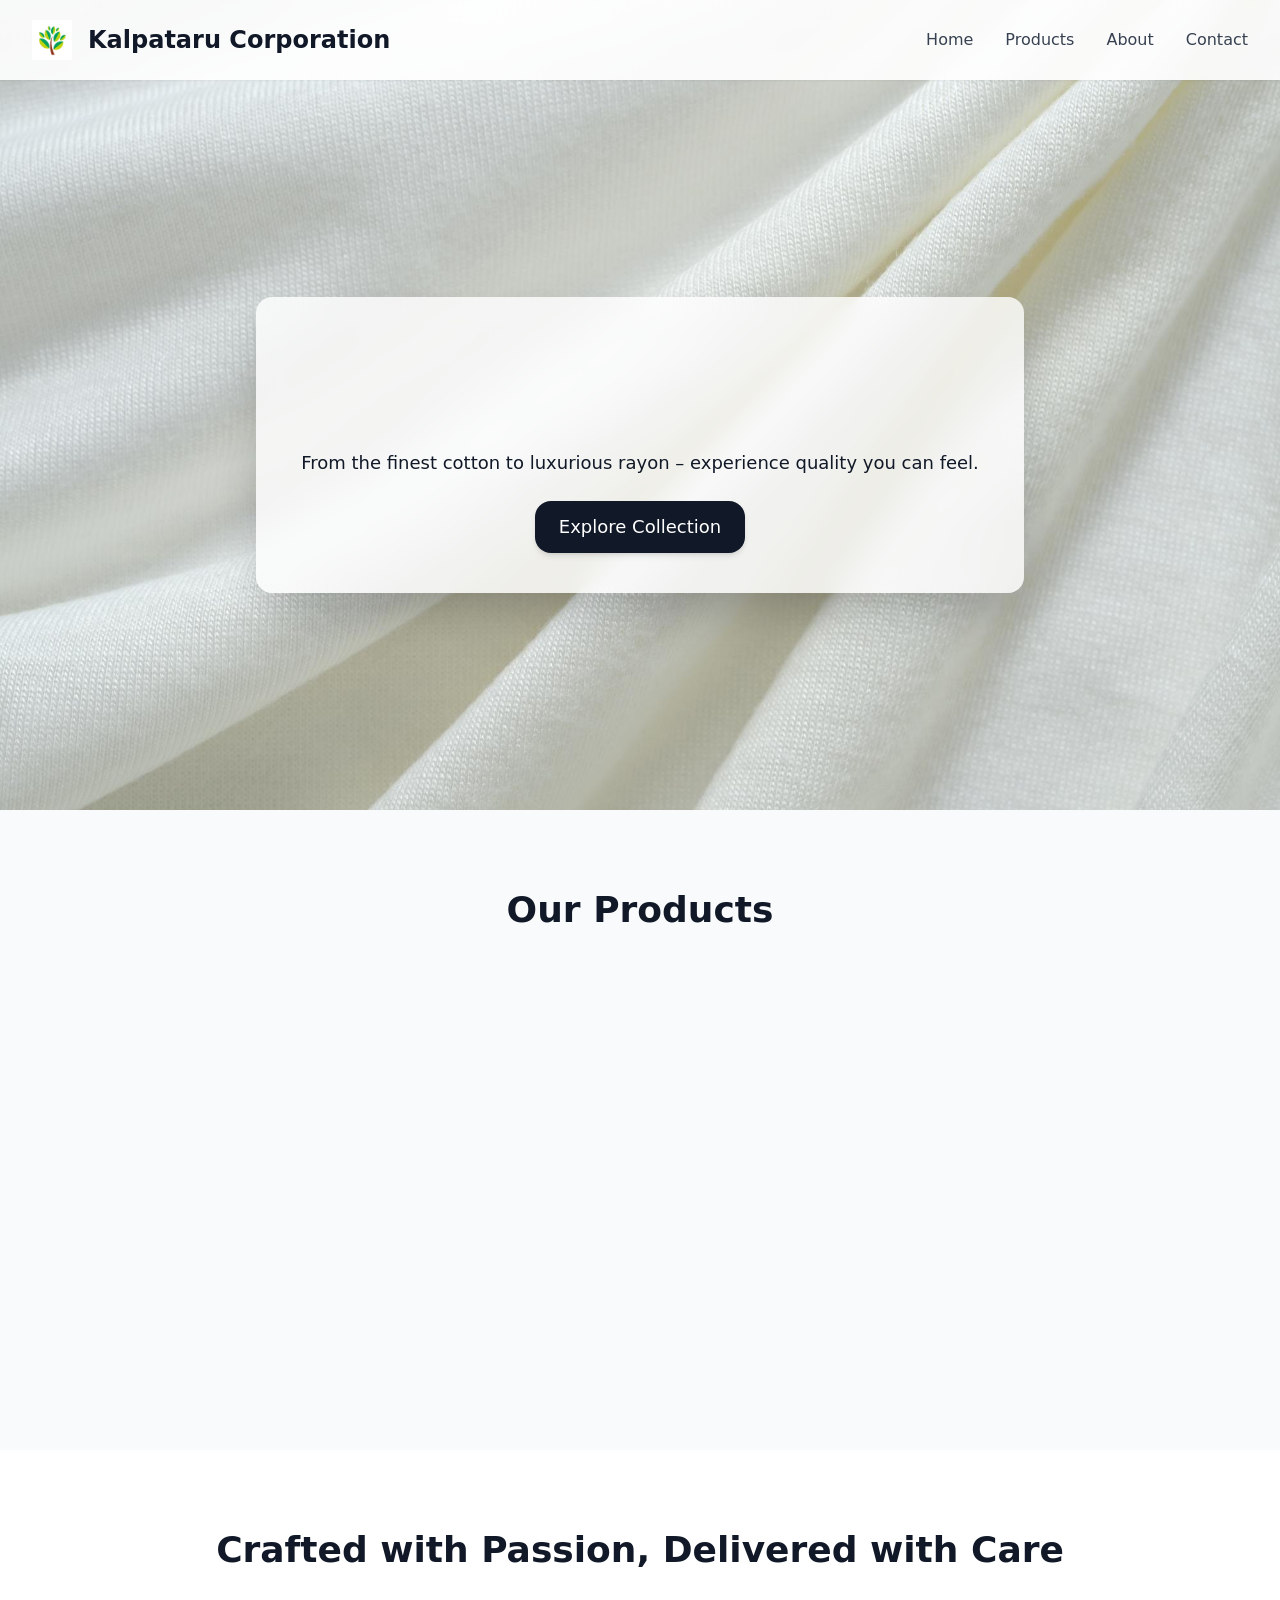
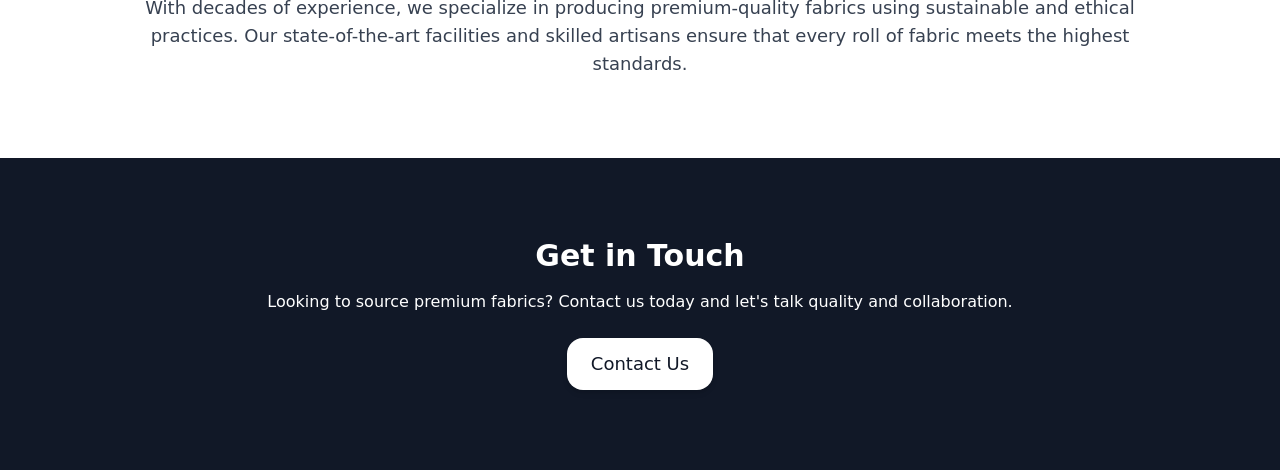
==== commit 23ff06e8: "new website" ====
--- a/index.html
+++ b/index.html
@@ -1 +1,221 @@
-<!DOCTYPE html><html lang="en"><head><link rel="preconnect" href="https://fonts.googleapis.com"/><link rel="preconnect" href="https://fonts.gstatic.com"/><link rel="apple-touch-icon" sizes="180x180" href="/apple-touch-icon.png"/><link rel="icon" href="/favicon.ico"/><link rel="icon" type="image/png" sizes="32x32" href="/favicon-32x32.png"/><link rel="icon" type="image/png" sizes="16x16" href="/favicon-16x16.png"/><meta name="theme-color" content="#111827"/><link rel="preconnect" href="https://fonts.gstatic.com" crossorigin /><meta charSet="utf-8"/><meta name="viewport" content="initial-scale=1, width=device-width"/><title>Dashboard | Kalpataru Corporation</title><meta name="next-head-count" content="3"/><noscript data-n-css=""></noscript><script defer="" nomodule="" src="/_next/static/chunks/polyfills-5cd94c89d3acac5f.js"></script><script src="/_next/static/chunks/webpack-f8fe1f0eb2299c5d.js" defer=""></script><script src="/_next/static/chunks/framework-91d7f78b5b4003c8.js" defer=""></script><script src="/_next/static/chunks/main-d98b4a7f39fdfc80.js" defer=""></script><script src="/_next/static/chunks/pages/_app-9464667422426c96.js" defer=""></script><script src="/_next/static/chunks/36bcf0ca-5c1c25b72b210ba9.js" defer=""></script><script src="/_next/static/chunks/282-60d336b581315263.js" defer=""></script><script src="/_next/static/chunks/694-8a68ff5823d2cf4f.js" defer=""></script><script src="/_next/static/chunks/514-8a514ed108dd3213.js" defer=""></script><script src="/_next/static/chunks/1-4d5a6e205a19712a.js" defer=""></script><script src="/_next/static/chunks/518-81819cac9b1cdd9a.js" defer=""></script><script src="/_next/static/chunks/964-d4db00758f6f6d9f.js" defer=""></script><script src="/_next/static/chunks/98-c5f9fe6d75e17469.js" defer=""></script><script src="/_next/static/chunks/568-57d4a202c2090f1b.js" defer=""></script><script src="/_next/static/chunks/pages/index-9bbead5c072ecac0.js" defer=""></script><script src="/_next/static/FtPv5M0GcRQ_8L1K45E12/_buildManifest.js" defer=""></script><script src="/_next/static/FtPv5M0GcRQ_8L1K45E12/_ssgManifest.js" defer=""></script><script src="/_next/static/FtPv5M0GcRQ_8L1K45E12/_middlewareManifest.js" defer=""></script><style data-emotion="css-global 19zw7tq">html{-webkit-font-smoothing:antialiased;-moz-osx-font-smoothing:grayscale;box-sizing:border-box;-webkit-text-size-adjust:100%;}*,*::before,*::after{box-sizing:inherit;}strong,b{font-weight:700;}body{margin:0;color:#121828;font-size:1rem;font-weight:400;line-height:1.5;font-family:"Inter",-apple-system,BlinkMacSystemFont,"Segoe UI",Helvetica,Arial,sans-serif,"Apple Color Emoji","Segoe UI Emoji";background-color:#F9FAFC;}@media print{body{background-color:#fff;}}body::backdrop{background-color:#F9FAFC;}*{box-sizing:border-box;margin:0;padding:0;}html{-moz-osx-font-smoothing:grayscale;-webkit-font-smoothing:antialiased;display:-webkit-box;display:-webkit-flex;display:-ms-flexbox;display:flex;-webkit-flex-direction:column;-ms-flex-direction:column;flex-direction:column;min-height:100%;width:100%;}body{display:-webkit-box;display:-webkit-flex;display:-ms-flexbox;display:flex;-webkit-flex:1 1 auto;-ms-flex:1 1 auto;flex:1 1 auto;-webkit-flex-direction:column;-ms-flex-direction:column;flex-direction:column;min-height:100%;width:100%;}#__next{display:-webkit-box;display:-webkit-flex;display:-ms-flexbox;display:flex;-webkit-flex:1 1 auto;-ms-flex:1 1 auto;flex:1 1 auto;-webkit-flex-direction:column;-ms-flex-direction:column;flex-direction:column;height:100%;width:100%;}</style><style data-emotion="css qvls4e ajnmy4 nw5nzo 10ur324 1h77wgb 1v6a5v1 vjekv0 75zsrp i9gxme y5i8f7 hhmi9z 1xhj18k 1mbfxj4 1k7k9vu yrxxqj 3rd7fc 11qjisw 17x7qyz hyy82 1dzn5ey 79elbk 1d3bbye po5fj qmeta5 8w5n4d 67apvk pzsctx vemis6 1wxaqej 7vyygu 2voflx 61gin4 vubbuv 1cgxy1d 1kjyc92 bostwl 3hu7p5 3tz5j9 1fep017 1ueepiu 1ew0fbc 7mjceg 1matkb5 1k33q06 1sr3j4o 1rzb3uu cf0hj9 pjekcl 1hy9t21 1tu59u4 1o9ypuc 1g4yje1 19kzrtu 2tcqb0 gajhq5 1ptzaww rl5iwp 1kpphc1 d5e998 19wsrat 129bs90 1l6c7y9 kb2c6s 13xnipr 13l0amk x6jp2x i482nc">.css-qvls4e{display:-webkit-box;display:-webkit-flex;display:-ms-flexbox;display:flex;-webkit-flex:1 1 auto;-ms-flex:1 1 auto;flex:1 1 auto;max-width:100%;padding-top:64px;}@media (min-width:1200px){.css-qvls4e{padding-left:280px;}}.css-ajnmy4{display:-webkit-box;display:-webkit-flex;display:-ms-flexbox;display:flex;-webkit-flex:1 1 auto;-ms-flex:1 1 auto;flex:1 1 auto;-webkit-flex-direction:column;-ms-flex-direction:column;flex-direction:column;width:100%;}.css-nw5nzo{-webkit-box-flex:1;-webkit-flex-grow:1;-ms-flex-positive:1;flex-grow:1;padding-top:64px;padding-bottom:64px;}.css-10ur324{width:100%;margin-left:auto;box-sizing:border-box;margin-right:auto;display:block;padding-left:16px;padding-right:16px;}@media (min-width:600px){.css-10ur324{padding-left:24px;padding-right:24px;}}.css-1h77wgb{box-sizing:border-box;display:-webkit-box;display:-webkit-flex;display:-ms-flexbox;display:flex;-webkit-box-flex-wrap:wrap;-webkit-flex-wrap:wrap;-ms-flex-wrap:wrap;flex-wrap:wrap;width:100%;-webkit-flex-direction:row;-ms-flex-direction:row;flex-direction:row;margin-top:-24px;width:calc(100% + 24px);margin-left:-24px;}.css-1h77wgb>.MuiGrid-item{padding-top:24px;}.css-1h77wgb>.MuiGrid-item{padding-left:24px;}.css-1v6a5v1{box-sizing:border-box;margin:0;-webkit-flex-direction:row;-ms-flex-direction:row;flex-direction:row;-webkit-flex-basis:100%;-ms-flex-preferred-size:100%;flex-basis:100%;-webkit-box-flex:0;-webkit-flex-grow:0;-ms-flex-positive:0;flex-grow:0;max-width:100%;}@media (min-width:1000px){.css-1v6a5v1{-webkit-flex-basis:100%;-ms-flex-preferred-size:100%;flex-basis:100%;-webkit-box-flex:0;-webkit-flex-grow:0;-ms-flex-positive:0;flex-grow:0;max-width:100%;}}@media (min-width:1200px){.css-1v6a5v1{-webkit-flex-basis:100%;-ms-flex-preferred-size:100%;flex-basis:100%;-webkit-box-flex:0;-webkit-flex-grow:0;-ms-flex-positive:0;flex-grow:0;max-width:100%;}}@media (min-width:1920px){.css-1v6a5v1{-webkit-flex-basis:100%;-ms-flex-preferred-size:100%;flex-basis:100%;-webkit-box-flex:0;-webkit-flex-grow:0;-ms-flex-positive:0;flex-grow:0;max-width:100%;}}.css-vjekv0{background-color:#FFFFFF;color:#121828;-webkit-transition:box-shadow 300ms cubic-bezier(0.4, 0, 0.2, 1) 0ms;transition:box-shadow 300ms cubic-bezier(0.4, 0, 0.2, 1) 0ms;border-radius:8px;box-shadow:0px 1px 1px rgba(100, 116, 139, 0.06),0px 1px 2px rgba(100, 116, 139, 0.1);overflow:hidden;height:100%;}.css-75zsrp{padding:16px;padding:32px 24px;padding:0px;}.css-75zsrp:last-child{padding-bottom:24px;}.css-75zsrp:last-child{padding-bottom:32px;}.css-75zsrp:last-child{padding-bottom:0px;}.css-i9gxme{-webkit-box-flex:1;-webkit-flex-grow:1;-ms-flex-positive:1;flex-grow:1;}.css-y5i8f7{display:block;overflow:hidden;width:100%;}.css-hhmi9z{background-color:#FFFFFF;color:#121828;-webkit-transition:box-shadow 300ms cubic-bezier(0.4, 0, 0.2, 1) 0ms;transition:box-shadow 300ms cubic-bezier(0.4, 0, 0.2, 1) 0ms;box-shadow:none;display:-webkit-box;display:-webkit-flex;display:-ms-flexbox;display:flex;-webkit-flex-direction:row;-ms-flex-direction:row;flex-direction:row;-webkit-box-pack:justify;-webkit-justify-content:space-between;justify-content:space-between;-webkit-align-items:center;-webkit-box-align:center;-ms-flex-align:center;align-items:center;background:#F9FAFC;padding:8px;background-color:#FFFFFF;-webkit-box-pack:center;-ms-flex-pack:center;-webkit-justify-content:center;justify-content:center;}.css-1xhj18k{display:-webkit-box;display:-webkit-flex;display:-ms-flexbox;display:flex;-webkit-flex-direction:row;-ms-flex-direction:row;flex-direction:row;}.css-1mbfxj4{-webkit-transition:background-color 150ms cubic-bezier(0.4, 0, 0.2, 1) 0ms;transition:background-color 150ms cubic-bezier(0.4, 0, 0.2, 1) 0ms;background-color:#5048E5;border-radius:50%;width:8px;height:8px;margin:0 2px;}.css-1k7k9vu{-webkit-transition:background-color 150ms cubic-bezier(0.4, 0, 0.2, 1) 0ms;transition:background-color 150ms cubic-bezier(0.4, 0, 0.2, 1) 0ms;background-color:rgba(55, 65, 81, 0.26);border-radius:50%;width:8px;height:8px;margin:0 2px;}.css-yrxxqj{background-color:#FFFFFF;color:#121828;-webkit-transition:box-shadow 300ms cubic-bezier(0.4, 0, 0.2, 1) 0ms;transition:box-shadow 300ms cubic-bezier(0.4, 0, 0.2, 1) 0ms;border-radius:8px;box-shadow:0px 1px 1px rgba(100, 116, 139, 0.06),0px 1px 2px rgba(100, 116, 139, 0.1);overflow:hidden;}.css-3rd7fc{display:-webkit-box;display:-webkit-flex;display:-ms-flexbox;display:flex;-webkit-align-items:center;-webkit-box-align:center;-ms-flex-align:center;align-items:center;padding:16px;padding:32px 24px;}.css-11qjisw{-webkit-flex:1 1 auto;-ms-flex:1 1 auto;flex:1 1 auto;}.css-17x7qyz{margin:0;font-weight:600;font-size:1.125rem;line-height:1.375;font-family:"Inter",-apple-system,BlinkMacSystemFont,"Segoe UI",Helvetica,Arial,sans-serif,"Apple Color Emoji","Segoe UI Emoji";display:block;}.css-hyy82{margin:0;-webkit-flex-shrink:0;-ms-flex-negative:0;flex-shrink:0;border-width:0;border-style:solid;border-color:#E6E8F0;border-bottom-width:thin;}.css-1dzn5ey{padding:16px;padding:32px 24px;}.css-1dzn5ey:last-child{padding-bottom:24px;}.css-1dzn5ey:last-child{padding-bottom:32px;}.css-79elbk{position:relative;}.css-1d3bbye{box-sizing:border-box;display:-webkit-box;display:-webkit-flex;display:-ms-flexbox;display:flex;-webkit-box-flex-wrap:wrap;-webkit-flex-wrap:wrap;-ms-flex-wrap:wrap;flex-wrap:wrap;width:100%;-webkit-flex-direction:row;-ms-flex-direction:row;flex-direction:row;}.css-po5fj{box-sizing:border-box;margin:0;-webkit-flex-direction:row;-ms-flex-direction:row;flex-direction:row;-webkit-flex-basis:100%;-ms-flex-preferred-size:100%;flex-basis:100%;-webkit-box-flex:0;-webkit-flex-grow:0;-ms-flex-positive:0;flex-grow:0;max-width:100%;}@media (min-width:1000px){.css-po5fj{-webkit-flex-basis:100%;-ms-flex-preferred-size:100%;flex-basis:100%;-webkit-box-flex:0;-webkit-flex-grow:0;-ms-flex-positive:0;flex-grow:0;max-width:100%;}}@media (min-width:1200px){.css-po5fj{-webkit-flex-basis:25%;-ms-flex-preferred-size:25%;flex-basis:25%;-webkit-box-flex:0;-webkit-flex-grow:0;-ms-flex-positive:0;flex-grow:0;max-width:25%;}}@media (min-width:1920px){.css-po5fj{-webkit-flex-basis:25%;-ms-flex-preferred-size:25%;flex-basis:25%;-webkit-box-flex:0;-webkit-flex-grow:0;-ms-flex-positive:0;flex-grow:0;max-width:25%;}}.css-qmeta5{display:-webkit-box;display:-webkit-flex;display:-ms-flexbox;display:flex;-webkit-box-pack:center;-ms-flex-pack:center;-webkit-justify-content:center;justify-content:center;height:180px;}.css-8w5n4d{box-sizing:border-box;margin:0;-webkit-flex-direction:row;-ms-flex-direction:row;flex-direction:row;-webkit-flex-basis:100%;-ms-flex-preferred-size:100%;flex-basis:100%;-webkit-box-flex:0;-webkit-flex-grow:0;-ms-flex-positive:0;flex-grow:0;max-width:100%;}@media (min-width:1000px){.css-8w5n4d{-webkit-flex-basis:100%;-ms-flex-preferred-size:100%;flex-basis:100%;-webkit-box-flex:0;-webkit-flex-grow:0;-ms-flex-positive:0;flex-grow:0;max-width:100%;}}@media (min-width:1200px){.css-8w5n4d{-webkit-flex-basis:75%;-ms-flex-preferred-size:75%;flex-basis:75%;-webkit-box-flex:0;-webkit-flex-grow:0;-ms-flex-positive:0;flex-grow:0;max-width:75%;}}@media (min-width:1920px){.css-8w5n4d{-webkit-flex-basis:75%;-ms-flex-preferred-size:75%;flex-basis:75%;-webkit-box-flex:0;-webkit-flex-grow:0;-ms-flex-positive:0;flex-grow:0;max-width:75%;}}.css-67apvk{margin:0;font-size:1rem;font-weight:400;line-height:1.5;font-family:"Inter",-apple-system,BlinkMacSystemFont,"Segoe UI",Helvetica,Arial,sans-serif,"Apple Color Emoji","Segoe UI Emoji";color:inherit;}.css-pzsctx{box-sizing:border-box;margin:0;-webkit-flex-direction:row;-ms-flex-direction:row;flex-direction:row;-webkit-flex-basis:100%;-ms-flex-preferred-size:100%;flex-basis:100%;-webkit-box-flex:0;-webkit-flex-grow:0;-ms-flex-positive:0;flex-grow:0;max-width:100%;}@media (min-width:600px){.css-pzsctx{-webkit-flex-basis:50%;-ms-flex-preferred-size:50%;flex-basis:50%;-webkit-box-flex:0;-webkit-flex-grow:0;-ms-flex-positive:0;flex-grow:0;max-width:50%;}}@media (min-width:1200px){.css-pzsctx{-webkit-flex-basis:25%;-ms-flex-preferred-size:25%;flex-basis:25%;-webkit-box-flex:0;-webkit-flex-grow:0;-ms-flex-positive:0;flex-grow:0;max-width:25%;}}@media (min-width:1920px){.css-pzsctx{-webkit-flex-basis:25%;-ms-flex-preferred-size:25%;flex-basis:25%;-webkit-box-flex:0;-webkit-flex-grow:0;-ms-flex-positive:0;flex-grow:0;max-width:25%;}}.css-vemis6{box-sizing:border-box;display:-webkit-box;display:-webkit-flex;display:-ms-flexbox;display:flex;-webkit-box-flex-wrap:wrap;-webkit-flex-wrap:wrap;-ms-flex-wrap:wrap;flex-wrap:wrap;width:100%;-webkit-flex-direction:row;-ms-flex-direction:row;flex-direction:row;margin-top:-24px;width:calc(100% + 24px);margin-left:-24px;-webkit-box-pack:justify;-webkit-justify-content:space-between;justify-content:space-between;}.css-vemis6>.MuiGrid-item{padding-top:24px;}.css-vemis6>.MuiGrid-item{padding-left:24px;}.css-1wxaqej{box-sizing:border-box;margin:0;-webkit-flex-direction:row;-ms-flex-direction:row;flex-direction:row;}.css-7vyygu{margin:0;font-size:0.75rem;font-weight:600;letter-spacing:0.5px;line-height:2.5;text-transform:uppercase;font-family:"Inter",-apple-system,BlinkMacSystemFont,"Segoe UI",Helvetica,Arial,sans-serif,"Apple Color Emoji","Segoe UI Emoji";margin-bottom:0.35em;color:#65748B;}.css-2voflx{margin:0;font-weight:700;font-size:2rem;line-height:1.375;font-family:"Inter",-apple-system,BlinkMacSystemFont,"Segoe UI",Helvetica,Arial,sans-serif,"Apple Color Emoji","Segoe UI Emoji";color:#121828;}.css-61gin4{position:relative;display:-webkit-box;display:-webkit-flex;display:-ms-flexbox;display:flex;-webkit-align-items:center;-webkit-box-align:center;-ms-flex-align:center;align-items:center;-webkit-box-pack:center;-ms-flex-pack:center;-webkit-justify-content:center;justify-content:center;-webkit-flex-shrink:0;-ms-flex-negative:0;flex-shrink:0;width:40px;height:40px;font-family:"Inter",-apple-system,BlinkMacSystemFont,"Segoe UI",Helvetica,Arial,sans-serif,"Apple Color Emoji","Segoe UI Emoji";font-size:1.25rem;line-height:1;border-radius:50%;overflow:hidden;-webkit-user-select:none;-moz-user-select:none;-ms-user-select:none;user-select:none;color:#F9FAFC;background-color:#bdbdbd;background-color:#D14343;height:56px;width:56px;}.css-vubbuv{-webkit-user-select:none;-moz-user-select:none;-ms-user-select:none;user-select:none;width:1em;height:1em;display:inline-block;fill:currentColor;-webkit-flex-shrink:0;-ms-flex-negative:0;flex-shrink:0;-webkit-transition:fill 200ms cubic-bezier(0.4, 0, 0.2, 1) 0ms;transition:fill 200ms cubic-bezier(0.4, 0, 0.2, 1) 0ms;font-size:1.5rem;}.css-1cgxy1d{padding-top:16px;display:-webkit-box;display:-webkit-flex;display:-ms-flexbox;display:flex;-webkit-align-items:center;-webkit-box-align:center;-ms-flex-align:center;align-items:center;}.css-1kjyc92{margin:0;font-size:0.75rem;font-weight:400;line-height:1.66;font-family:"Inter",-apple-system,BlinkMacSystemFont,"Segoe UI",Helvetica,Arial,sans-serif,"Apple Color Emoji","Segoe UI Emoji";color:#65748B;}.css-bostwl{position:relative;display:-webkit-box;display:-webkit-flex;display:-ms-flexbox;display:flex;-webkit-align-items:center;-webkit-box-align:center;-ms-flex-align:center;align-items:center;-webkit-box-pack:center;-ms-flex-pack:center;-webkit-justify-content:center;justify-content:center;-webkit-flex-shrink:0;-ms-flex-negative:0;flex-shrink:0;width:40px;height:40px;font-family:"Inter",-apple-system,BlinkMacSystemFont,"Segoe UI",Helvetica,Arial,sans-serif,"Apple Color Emoji","Segoe UI Emoji";font-size:1.25rem;line-height:1;border-radius:50%;overflow:hidden;-webkit-user-select:none;-moz-user-select:none;-ms-user-select:none;user-select:none;color:#F9FAFC;background-color:#bdbdbd;background-color:#14B8A6;height:56px;width:56px;}.css-3hu7p5{-webkit-align-items:center;-webkit-box-align:center;-ms-flex-align:center;align-items:center;display:-webkit-box;display:-webkit-flex;display:-ms-flexbox;display:flex;padding-top:16px;}.css-3tz5j9{-webkit-user-select:none;-moz-user-select:none;-ms-user-select:none;user-select:none;width:1em;height:1em;display:inline-block;fill:currentColor;-webkit-flex-shrink:0;-ms-flex-negative:0;flex-shrink:0;-webkit-transition:fill 200ms cubic-bezier(0.4, 0, 0.2, 1) 0ms;transition:fill 200ms cubic-bezier(0.4, 0, 0.2, 1) 0ms;font-size:1.5rem;color:#14B8A6;}.css-1fep017{position:relative;display:-webkit-box;display:-webkit-flex;display:-ms-flexbox;display:flex;-webkit-align-items:center;-webkit-box-align:center;-ms-flex-align:center;align-items:center;-webkit-box-pack:center;-ms-flex-pack:center;-webkit-justify-content:center;justify-content:center;-webkit-flex-shrink:0;-ms-flex-negative:0;flex-shrink:0;width:40px;height:40px;font-family:"Inter",-apple-system,BlinkMacSystemFont,"Segoe UI",Helvetica,Arial,sans-serif,"Apple Color Emoji","Segoe UI Emoji";font-size:1.25rem;line-height:1;border-radius:50%;overflow:hidden;-webkit-user-select:none;-moz-user-select:none;-ms-user-select:none;user-select:none;color:#F9FAFC;background-color:#bdbdbd;background-color:#FFB020;height:56px;width:56px;}.css-1ueepiu{position:relative;display:-webkit-box;display:-webkit-flex;display:-ms-flexbox;display:flex;-webkit-align-items:center;-webkit-box-align:center;-ms-flex-align:center;align-items:center;-webkit-box-pack:center;-ms-flex-pack:center;-webkit-justify-content:center;justify-content:center;-webkit-flex-shrink:0;-ms-flex-negative:0;flex-shrink:0;width:40px;height:40px;font-family:"Inter",-apple-system,BlinkMacSystemFont,"Segoe UI",Helvetica,Arial,sans-serif,"Apple Color Emoji","Segoe UI Emoji";font-size:1.25rem;line-height:1;border-radius:50%;overflow:hidden;-webkit-user-select:none;-moz-user-select:none;-ms-user-select:none;user-select:none;color:#F9FAFC;background-color:#bdbdbd;background-color:#5048E5;height:56px;width:56px;}.css-1ew0fbc{background-color:#FFFFFF;color:#121828;-webkit-transition:box-shadow 300ms cubic-bezier(0.4, 0, 0.2, 1) 0ms;transition:box-shadow 300ms cubic-bezier(0.4, 0, 0.2, 1) 0ms;box-shadow:0px 1px 5px rgba(100, 116, 139, 0.12);display:-webkit-box;display:-webkit-flex;display:-ms-flexbox;display:flex;-webkit-flex-direction:column;-ms-flex-direction:column;flex-direction:column;width:100%;box-sizing:border-box;-webkit-flex-shrink:0;-ms-flex-negative:0;flex-shrink:0;position:fixed;z-index:1100;top:0;left:auto;right:0;background-color:#5048E5;color:#FFFFFF;background-color:#FFFFFF;box-shadow:0px 1px 4px rgba(100, 116, 139, 0.12);}@media print{.css-1ew0fbc{position:absolute;}}@media (min-width:1200px){.css-1ew0fbc{left:280px;width:calc(100% - 280px);}}.css-7mjceg{position:relative;display:-webkit-box;display:-webkit-flex;display:-ms-flexbox;display:flex;-webkit-align-items:center;-webkit-box-align:center;-ms-flex-align:center;align-items:center;min-height:56px;min-height:64px;left:0;padding-left:16px;padding-right:16px;}@media (min-width:0px) and (orientation: landscape){.css-7mjceg{min-height:48px;}}@media (min-width:600px){.css-7mjceg{min-height:64px;}}.css-1matkb5{display:-webkit-inline-box;display:-webkit-inline-flex;display:-ms-inline-flexbox;display:inline-flex;-webkit-align-items:center;-webkit-box-align:center;-ms-flex-align:center;align-items:center;-webkit-box-pack:center;-ms-flex-pack:center;-webkit-justify-content:center;justify-content:center;position:relative;box-sizing:border-box;-webkit-tap-highlight-color:transparent;background-color:transparent;outline:0;border:0;margin:0;border-radius:0;padding:0;cursor:pointer;-webkit-user-select:none;-moz-user-select:none;-ms-user-select:none;user-select:none;vertical-align:middle;-moz-appearance:none;-webkit-appearance:none;-webkit-text-decoration:none;text-decoration:none;color:inherit;text-align:center;-webkit-flex:0 0 auto;-ms-flex:0 0 auto;flex:0 0 auto;font-size:1.5rem;padding:8px;border-radius:50%;overflow:visible;color:#6B7280;-webkit-transition:background-color 150ms cubic-bezier(0.4, 0, 0.2, 1) 0ms;transition:background-color 150ms cubic-bezier(0.4, 0, 0.2, 1) 0ms;}.css-1matkb5::-moz-focus-inner{border-style:none;}.css-1matkb5.Mui-disabled{pointer-events:none;cursor:default;}@media print{.css-1matkb5{-webkit-print-color-adjust:exact;color-adjust:exact;}}.css-1matkb5:hover{background-color:rgba(107, 114, 128, 0.04);}@media (hover: none){.css-1matkb5:hover{background-color:transparent;}}.css-1matkb5.Mui-disabled{background-color:transparent;color:rgba(55, 65, 81, 0.26);}@media (min-width:0px){.css-1matkb5{display:-webkit-inline-box;display:-webkit-inline-flex;display:-ms-inline-flexbox;display:inline-flex;}}@media (min-width:1200px){.css-1matkb5{display:none;}}.css-1k33q06{-webkit-user-select:none;-moz-user-select:none;-ms-user-select:none;user-select:none;width:1em;height:1em;display:inline-block;fill:currentColor;-webkit-flex-shrink:0;-ms-flex-negative:0;flex-shrink:0;-webkit-transition:fill 200ms cubic-bezier(0.4, 0, 0.2, 1) 0ms;transition:fill 200ms cubic-bezier(0.4, 0, 0.2, 1) 0ms;font-size:1.25rem;}.css-1sr3j4o{display:-webkit-inline-box;display:-webkit-inline-flex;display:-ms-inline-flexbox;display:inline-flex;-webkit-align-items:center;-webkit-box-align:center;-ms-flex-align:center;align-items:center;-webkit-box-pack:center;-ms-flex-pack:center;-webkit-justify-content:center;justify-content:center;position:relative;box-sizing:border-box;-webkit-tap-highlight-color:transparent;background-color:transparent;outline:0;border:0;margin:0;border-radius:0;padding:0;cursor:pointer;-webkit-user-select:none;-moz-user-select:none;-ms-user-select:none;user-select:none;vertical-align:middle;-moz-appearance:none;-webkit-appearance:none;-webkit-text-decoration:none;text-decoration:none;color:inherit;text-align:center;-webkit-flex:0 0 auto;-ms-flex:0 0 auto;flex:0 0 auto;font-size:1.5rem;padding:8px;border-radius:50%;overflow:visible;color:#6B7280;-webkit-transition:background-color 150ms cubic-bezier(0.4, 0, 0.2, 1) 0ms;transition:background-color 150ms cubic-bezier(0.4, 0, 0.2, 1) 0ms;margin-left:8px;}.css-1sr3j4o::-moz-focus-inner{border-style:none;}.css-1sr3j4o.Mui-disabled{pointer-events:none;cursor:default;}@media print{.css-1sr3j4o{-webkit-print-color-adjust:exact;color-adjust:exact;}}.css-1sr3j4o:hover{background-color:rgba(107, 114, 128, 0.04);}@media (hover: none){.css-1sr3j4o:hover{background-color:transparent;}}.css-1sr3j4o.Mui-disabled{background-color:transparent;color:rgba(55, 65, 81, 0.26);}.css-1rzb3uu{position:relative;display:-webkit-inline-box;display:-webkit-inline-flex;display:-ms-inline-flexbox;display:inline-flex;vertical-align:middle;-webkit-flex-shrink:0;-ms-flex-negative:0;flex-shrink:0;}.css-cf0hj9{display:-webkit-box;display:-webkit-flex;display:-ms-flexbox;display:flex;-webkit-flex-direction:row;-ms-flex-direction:row;flex-direction:row;-webkit-box-flex-wrap:wrap;-webkit-flex-wrap:wrap;-ms-flex-wrap:wrap;flex-wrap:wrap;-webkit-box-pack:center;-ms-flex-pack:center;-webkit-justify-content:center;justify-content:center;-webkit-align-content:center;-ms-flex-line-pack:center;align-content:center;-webkit-align-items:center;-webkit-box-align:center;-ms-flex-align:center;align-items:center;position:absolute;box-sizing:border-box;font-family:"Inter",-apple-system,BlinkMacSystemFont,"Segoe UI",Helvetica,Arial,sans-serif,"Apple Color Emoji","Segoe UI Emoji";font-weight:500;font-size:0.75rem;min-width:8px;line-height:1;padding:0;height:8px;border-radius:4px;z-index:1;-webkit-transition:-webkit-transform 225ms cubic-bezier(0.4, 0, 0.2, 1) 0ms;transition:transform 225ms cubic-bezier(0.4, 0, 0.2, 1) 0ms;background-color:#5048E5;color:#FFFFFF;top:0;right:0;-webkit-transform:scale(1) translate(50%, -50%);-moz-transform:scale(1) translate(50%, -50%);-ms-transform:scale(1) translate(50%, -50%);transform:scale(1) translate(50%, -50%);transform-origin:100% 0%;}.css-cf0hj9.MuiBadge-invisible{-webkit-transform:scale(0) translate(50%, -50%);-moz-transform:scale(0) translate(50%, -50%);-ms-transform:scale(0) translate(50%, -50%);transform:scale(0) translate(50%, -50%);}.css-pjekcl{position:relative;display:-webkit-box;display:-webkit-flex;display:-ms-flexbox;display:flex;-webkit-align-items:center;-webkit-box-align:center;-ms-flex-align:center;align-items:center;-webkit-box-pack:center;-ms-flex-pack:center;-webkit-justify-content:center;justify-content:center;-webkit-flex-shrink:0;-ms-flex-negative:0;flex-shrink:0;width:40px;height:40px;font-family:"Inter",-apple-system,BlinkMacSystemFont,"Segoe UI",Helvetica,Arial,sans-serif,"Apple Color Emoji","Segoe UI Emoji";font-size:1.25rem;line-height:1;border-radius:50%;overflow:hidden;-webkit-user-select:none;-moz-user-select:none;-ms-user-select:none;user-select:none;height:40px;width:40px;margin-left:8px;}.css-1hy9t21{width:100%;height:100%;text-align:center;object-fit:cover;color:transparent;text-indent:10000px;}.css-1tu59u4{-webkit-flex:0 0 auto;-ms-flex:0 0 auto;flex:0 0 auto;}.css-1o9ypuc{background-color:#FFFFFF;color:#121828;-webkit-transition:box-shadow 300ms cubic-bezier(0.4, 0, 0.2, 1) 0ms;transition:box-shadow 300ms cubic-bezier(0.4, 0, 0.2, 1) 0ms;box-shadow:none;overflow-y:auto;display:-webkit-box;display:-webkit-flex;display:-ms-flexbox;display:flex;-webkit-flex-direction:column;-ms-flex-direction:column;flex-direction:column;height:100%;-webkit-flex:1 0 auto;-ms-flex:1 0 auto;flex:1 0 auto;z-index:1200;-webkit-overflow-scrolling:touch;position:fixed;top:0;outline:0;left:0;border-right:1px solid #E6E8F0;background-color:#111827;color:#FFFFFF;width:280px;}.css-1g4yje1{display:-webkit-box;display:-webkit-flex;display:-ms-flexbox;display:flex;-webkit-flex-direction:column;-ms-flex-direction:column;flex-direction:column;height:100%;}.css-19kzrtu{padding:24px;}.css-2tcqb0{height:42px;width:42px;}.css-gajhq5{padding-left:16px;padding-right:16px;}.css-1ptzaww{-webkit-align-items:center;-webkit-box-align:center;-ms-flex-align:center;align-items:center;background-color:rgba(255, 255, 255, 0.04);cursor:pointer;display:-webkit-box;display:-webkit-flex;display:-ms-flexbox;display:flex;-webkit-box-pack:justify;-webkit-justify-content:space-between;justify-content:space-between;padding-left:24px;padding-right:24px;padding-top:11px;padding-bottom:11px;border-radius:8px;}.css-rl5iwp{margin:0;font-size:1rem;font-weight:500;line-height:1.75;font-family:"Inter",-apple-system,BlinkMacSystemFont,"Segoe UI",Helvetica,Arial,sans-serif,"Apple Color Emoji","Segoe UI Emoji";color:inherit;}.css-1kpphc1{-webkit-user-select:none;-moz-user-select:none;-ms-user-select:none;user-select:none;width:1em;height:1em;display:inline-block;fill:currentColor;-webkit-flex-shrink:0;-ms-flex-negative:0;flex-shrink:0;-webkit-transition:fill 200ms cubic-bezier(0.4, 0, 0.2, 1) 0ms;transition:fill 200ms cubic-bezier(0.4, 0, 0.2, 1) 0ms;font-size:1.5rem;color:#6B7280;width:14px;height:14px;}.css-d5e998{margin:0;-webkit-flex-shrink:0;-ms-flex-negative:0;flex-shrink:0;border-width:0;border-style:solid;border-color:#E6E8F0;border-bottom-width:thin;border-color:#2D3748;margin-top:24px;margin-bottom:24px;}.css-19wsrat{display:-webkit-box;display:-webkit-flex;display:-ms-flexbox;display:flex;-webkit-box-pack:start;-ms-flex-pack:start;-webkit-justify-content:flex-start;justify-content:flex-start;-webkit-align-items:center;-webkit-box-align:center;-ms-flex-align:center;align-items:center;position:relative;-webkit-text-decoration:none;text-decoration:none;width:100%;box-sizing:border-box;text-align:left;padding-top:8px;padding-bottom:8px;display:-webkit-box;display:-webkit-flex;display:-ms-flexbox;display:flex;margin-bottom:4px;padding-top:0px;padding-bottom:0px;padding-left:16px;padding-right:16px;}.css-19wsrat.Mui-focusVisible{background-color:rgba(55, 65, 81, 0.12);}.css-19wsrat.Mui-selected{background-color:rgba(80, 72, 229, 0.08);}.css-19wsrat.Mui-selected.Mui-focusVisible{background-color:rgba(80, 72, 229, 0.2);}.css-19wsrat.Mui-disabled{opacity:0.38;}.css-129bs90{display:-webkit-inline-box;display:-webkit-inline-flex;display:-ms-inline-flexbox;display:inline-flex;-webkit-align-items:center;-webkit-box-align:center;-ms-flex-align:center;align-items:center;-webkit-box-pack:center;-ms-flex-pack:center;-webkit-justify-content:center;justify-content:center;position:relative;box-sizing:border-box;-webkit-tap-highlight-color:transparent;background-color:transparent;outline:0;border:0;margin:0;border-radius:0;padding:0;cursor:pointer;-webkit-user-select:none;-moz-user-select:none;-ms-user-select:none;user-select:none;vertical-align:middle;-moz-appearance:none;-webkit-appearance:none;-webkit-text-decoration:none;text-decoration:none;color:inherit;font-weight:600;font-family:"Inter",-apple-system,BlinkMacSystemFont,"Segoe UI",Helvetica,Arial,sans-serif,"Apple Color Emoji","Segoe UI Emoji";font-size:0.875rem;line-height:1.75;text-transform:uppercase;min-width:64px;padding:6px 8px;border-radius:8px;-webkit-transition:background-color 250ms cubic-bezier(0.4, 0, 0.2, 1) 0ms,box-shadow 250ms cubic-bezier(0.4, 0, 0.2, 1) 0ms,border-color 250ms cubic-bezier(0.4, 0, 0.2, 1) 0ms,color 250ms cubic-bezier(0.4, 0, 0.2, 1) 0ms;transition:background-color 250ms cubic-bezier(0.4, 0, 0.2, 1) 0ms,box-shadow 250ms cubic-bezier(0.4, 0, 0.2, 1) 0ms,border-color 250ms cubic-bezier(0.4, 0, 0.2, 1) 0ms,color 250ms cubic-bezier(0.4, 0, 0.2, 1) 0ms;color:#5048E5;box-shadow:none;text-transform:none;padding:8px 20px;padding:9px 16px;background-color:rgba(255,255,255, 0.08);border-radius:8px;color:#10B981;font-weight:700;-webkit-box-pack:start;-ms-flex-pack:start;-webkit-justify-content:flex-start;justify-content:flex-start;padding-left:24px;padding-right:24px;text-align:left;text-transform:none;width:100%;}.css-129bs90::-moz-focus-inner{border-style:none;}.css-129bs90.Mui-disabled{pointer-events:none;cursor:default;}@media print{.css-129bs90{-webkit-print-color-adjust:exact;color-adjust:exact;}}.css-129bs90:hover{-webkit-text-decoration:none;text-decoration:none;background-color:rgba(80, 72, 229, 0.04);}@media (hover: none){.css-129bs90:hover{background-color:transparent;}}.css-129bs90.Mui-disabled{color:rgba(55, 65, 81, 0.26);}.css-129bs90:hover{box-shadow:none;}.css-129bs90.Mui-focusVisible{box-shadow:none;}.css-129bs90:active{box-shadow:none;}.css-129bs90.Mui-disabled{box-shadow:none;}.css-129bs90 .MuiButton-startIcon{color:#10B981;}.css-129bs90:hover{background-color:rgba(255,255,255, 0.08);}.css-1l6c7y9{display:inherit;margin-right:8px;margin-left:-4px;}.css-1l6c7y9>*:nth-of-type(1){font-size:20px;}.css-kb2c6s{margin:0px;top:auto;right:20px;bottom:20px;left:auto;position:fixed;height:320px;-webkit-transform:translateZ(0px);-moz-transform:translateZ(0px);-ms-transform:translateZ(0px);transform:translateZ(0px);-webkit-box-flex:1;-webkit-flex-grow:1;-ms-flex-positive:1;flex-grow:1;}.css-13xnipr{z-index:1050;display:-webkit-box;display:-webkit-flex;display:-ms-flexbox;display:flex;-webkit-align-items:center;-webkit-box-align:center;-ms-flex-align:center;align-items:center;pointer-events:none;-webkit-flex-direction:column-reverse;-ms-flex-direction:column-reverse;flex-direction:column-reverse;position:absolute;bottom:16px;right:16px;}.css-13xnipr .MuiSpeedDial-actions{-webkit-flex-direction:column-reverse;-ms-flex-direction:column-reverse;flex-direction:column-reverse;margin-bottom:-32px;padding-bottom:48px;}.css-13l0amk{display:-webkit-inline-box;display:-webkit-inline-flex;display:-ms-inline-flexbox;display:inline-flex;-webkit-align-items:center;-webkit-box-align:center;-ms-flex-align:center;align-items:center;-webkit-box-pack:center;-ms-flex-pack:center;-webkit-justify-content:center;justify-content:center;position:relative;box-sizing:border-box;-webkit-tap-highlight-color:transparent;background-color:transparent;outline:0;border:0;margin:0;border-radius:0;padding:0;cursor:pointer;-webkit-user-select:none;-moz-user-select:none;-ms-user-select:none;user-select:none;vertical-align:middle;-moz-appearance:none;-webkit-appearance:none;-webkit-text-decoration:none;text-decoration:none;color:inherit;font-weight:600;font-family:"Inter",-apple-system,BlinkMacSystemFont,"Segoe UI",Helvetica,Arial,sans-serif,"Apple Color Emoji","Segoe UI Emoji";font-size:0.875rem;line-height:1.75;text-transform:uppercase;min-height:36px;-webkit-transition:background-color 250ms cubic-bezier(0.4, 0, 0.2, 1) 0ms,box-shadow 250ms cubic-bezier(0.4, 0, 0.2, 1) 0ms,border-color 250ms cubic-bezier(0.4, 0, 0.2, 1) 0ms;transition:background-color 250ms cubic-bezier(0.4, 0, 0.2, 1) 0ms,box-shadow 250ms cubic-bezier(0.4, 0, 0.2, 1) 0ms,border-color 250ms cubic-bezier(0.4, 0, 0.2, 1) 0ms;border-radius:50%;padding:0;min-width:0;width:56px;height:56px;box-shadow:0px 2px 6px rgba(100, 116, 139, 0.12);color:rgba(0, 0, 0, 0.87);background-color:#e0e0e0;color:#FFFFFF;background-color:#5048E5;pointer-events:auto;}.css-13l0amk::-moz-focus-inner{border-style:none;}.css-13l0amk.Mui-disabled{pointer-events:none;cursor:default;}@media print{.css-13l0amk{-webkit-print-color-adjust:exact;color-adjust:exact;}}.css-13l0amk:active{box-shadow:0px 6px 15px rgba(100, 116, 139, 0.12);}.css-13l0amk:hover{background-color:#f5f5f5;-webkit-text-decoration:none;text-decoration:none;}@media (hover: none){.css-13l0amk:hover{background-color:#e0e0e0;}}.css-13l0amk.Mui-focusVisible{box-shadow:0px 2px 6px rgba(100, 116, 139, 0.12);}.css-13l0amk.Mui-disabled{color:rgba(55, 65, 81, 0.26);box-shadow:none;background-color:rgba(55, 65, 81, 0.12);}.css-13l0amk:hover{background-color:#3832A0;}@media (hover: none){.css-13l0amk:hover{background-color:#5048E5;}}.css-x6jp2x{display:-webkit-box;display:-webkit-flex;display:-ms-flexbox;display:flex;pointer-events:none;-webkit-transition:top 0s linear 0.2s;transition:top 0s linear 0.2s;}.css-i482nc{display:-webkit-inline-box;display:-webkit-inline-flex;display:-ms-inline-flexbox;display:inline-flex;-webkit-align-items:center;-webkit-box-align:center;-ms-flex-align:center;align-items:center;-webkit-box-pack:center;-ms-flex-pack:center;-webkit-justify-content:center;justify-content:center;position:relative;box-sizing:border-box;-webkit-tap-highlight-color:transparent;background-color:transparent;outline:0;border:0;margin:0;border-radius:0;padding:0;cursor:pointer;-webkit-user-select:none;-moz-user-select:none;-ms-user-select:none;user-select:none;vertical-align:middle;-moz-appearance:none;-webkit-appearance:none;-webkit-text-decoration:none;text-decoration:none;color:inherit;font-weight:600;font-family:"Inter",-apple-system,BlinkMacSystemFont,"Segoe UI",Helvetica,Arial,sans-serif,"Apple Color Emoji","Segoe UI Emoji";font-size:0.875rem;line-height:1.75;text-transform:uppercase;min-height:36px;-webkit-transition:background-color 250ms cubic-bezier(0.4, 0, 0.2, 1) 0ms,box-shadow 250ms cubic-bezier(0.4, 0, 0.2, 1) 0ms,border-color 250ms cubic-bezier(0.4, 0, 0.2, 1) 0ms;transition:background-color 250ms cubic-bezier(0.4, 0, 0.2, 1) 0ms,box-shadow 250ms cubic-bezier(0.4, 0, 0.2, 1) 0ms,border-color 250ms cubic-bezier(0.4, 0, 0.2, 1) 0ms;border-radius:50%;padding:0;min-width:0;width:40px;height:40px;box-shadow:0px 2px 6px rgba(100, 116, 139, 0.12);color:rgba(0, 0, 0, 0.87);background-color:#e0e0e0;margin:8px;color:#65748B;background-color:#FFFFFF;-webkit-transition:-webkit-transform 200ms cubic-bezier(0.4, 0, 0.2, 1) 0ms,opacity 0.8s;transition:transform 200ms cubic-bezier(0.4, 0, 0.2, 1) 0ms,opacity 0.8s;opacity:0;-webkit-transform:scale(0);-moz-transform:scale(0);-ms-transform:scale(0);transform:scale(0);background:black;}.css-i482nc::-moz-focus-inner{border-style:none;}.css-i482nc.Mui-disabled{pointer-events:none;cursor:default;}@media print{.css-i482nc{-webkit-print-color-adjust:exact;color-adjust:exact;}}.css-i482nc:active{box-shadow:0px 6px 15px rgba(100, 116, 139, 0.12);}.css-i482nc:hover{background-color:#f5f5f5;-webkit-text-decoration:none;text-decoration:none;}@media (hover: none){.css-i482nc:hover{background-color:#e0e0e0;}}.css-i482nc.Mui-focusVisible{box-shadow:0px 2px 6px rgba(100, 116, 139, 0.12);}.css-i482nc.Mui-disabled{color:rgba(55, 65, 81, 0.26);box-shadow:none;background-color:rgba(55, 65, 81, 0.12);}.css-i482nc:hover{background-color:rgb(216, 216, 216);}</style><style data-href="https://fonts.googleapis.com/css2?family=Inter:wght@100;200;300;400;500;600;700;800;900&display=swap">@font-face{font-family:'Inter';font-style:normal;font-weight:100;font-display:swap;src:url(https://fonts.gstatic.com/s/inter/v12/UcCO3FwrK3iLTeHuS_fvQtMwCp50KnMw2boKoduKmMEVuLyeMZs.woff) format('woff')}@font-face{font-family:'Inter';font-style:normal;font-weight:200;font-display:swap;src:url(https://fonts.gstatic.com/s/inter/v12/UcCO3FwrK3iLTeHuS_fvQtMwCp50KnMw2boKoduKmMEVuDyfMZs.woff) format('woff')}@font-face{font-family:'Inter';font-style:normal;font-weight:300;font-display:swap;src:url(https://fonts.gstatic.com/s/inter/v12/UcCO3FwrK3iLTeHuS_fvQtMwCp50KnMw2boKoduKmMEVuOKfMZs.woff) format('woff')}@font-face{font-family:'Inter';font-style:normal;font-weight:400;font-display:swap;src:url(https://fonts.gstatic.com/s/inter/v12/UcCO3FwrK3iLTeHuS_fvQtMwCp50KnMw2boKoduKmMEVuLyfMZs.woff) format('woff')}@font-face{font-family:'Inter';font-style:normal;font-weight:500;font-display:swap;src:url(https://fonts.gstatic.com/s/inter/v12/UcCO3FwrK3iLTeHuS_fvQtMwCp50KnMw2boKoduKmMEVuI6fMZs.woff) format('woff')}@font-face{font-family:'Inter';font-style:normal;font-weight:600;font-display:swap;src:url(https://fonts.gstatic.com/s/inter/v12/UcCO3FwrK3iLTeHuS_fvQtMwCp50KnMw2boKoduKmMEVuGKYMZs.woff) format('woff')}@font-face{font-family:'Inter';font-style:normal;font-weight:700;font-display:swap;src:url(https://fonts.gstatic.com/s/inter/v12/UcCO3FwrK3iLTeHuS_fvQtMwCp50KnMw2boKoduKmMEVuFuYMZs.woff) format('woff')}@font-face{font-family:'Inter';font-style:normal;font-weight:800;font-display:swap;src:url(https://fonts.gstatic.com/s/inter/v12/UcCO3FwrK3iLTeHuS_fvQtMwCp50KnMw2boKoduKmMEVuDyYMZs.woff) format('woff')}@font-face{font-family:'Inter';font-style:normal;font-weight:900;font-display:swap;src:url(https://fonts.gstatic.com/s/inter/v12/UcCO3FwrK3iLTeHuS_fvQtMwCp50KnMw2boKoduKmMEVuBWYMZs.woff) format('woff')}@font-face{font-family:'Inter';font-style:normal;font-weight:100;font-display:swap;src:url(https://fonts.gstatic.com/s/inter/v12/UcC73FwrK3iLTeHuS_fvQtMwCp50KnMa2JL7W0Q5n-wU.woff2) format('woff2');unicode-range:U+0460-052F,U+1C80-1C88,U+20B4,U+2DE0-2DFF,U+A640-A69F,U+FE2E-FE2F}@font-face{font-family:'Inter';font-style:normal;font-weight:100;font-display:swap;src:url(https://fonts.gstatic.com/s/inter/v12/UcC73FwrK3iLTeHuS_fvQtMwCp50KnMa0ZL7W0Q5n-wU.woff2) format('woff2');unicode-range:U+0301,U+0400-045F,U+0490-0491,U+04B0-04B1,U+2116}@font-face{font-family:'Inter';font-style:normal;font-weight:100;font-display:swap;src:url(https://fonts.gstatic.com/s/inter/v12/UcC73FwrK3iLTeHuS_fvQtMwCp50KnMa2ZL7W0Q5n-wU.woff2) format('woff2');unicode-range:U+1F00-1FFF}@font-face{font-family:'Inter';font-style:normal;font-weight:100;font-display:swap;src:url(https://fonts.gstatic.com/s/inter/v12/UcC73FwrK3iLTeHuS_fvQtMwCp50KnMa1pL7W0Q5n-wU.woff2) format('woff2');unicode-range:U+0370-03FF}@font-face{font-family:'Inter';font-style:normal;font-weight:100;font-display:swap;src:url(https://fonts.gstatic.com/s/inter/v12/UcC73FwrK3iLTeHuS_fvQtMwCp50KnMa2pL7W0Q5n-wU.woff2) format('woff2');unicode-range:U+0102-0103,U+0110-0111,U+0128-0129,U+0168-0169,U+01A0-01A1,U+01AF-01B0,U+1EA0-1EF9,U+20AB}@font-face{font-family:'Inter';font-style:normal;font-weight:100;font-display:swap;src:url(https://fonts.gstatic.com/s/inter/v12/UcC73FwrK3iLTeHuS_fvQtMwCp50KnMa25L7W0Q5n-wU.woff2) format('woff2');unicode-range:U+0100-024F,U+0259,U+1E00-1EFF,U+2020,U+20A0-20AB,U+20AD-20CF,U+2113,U+2C60-2C7F,U+A720-A7FF}@font-face{font-family:'Inter';font-style:normal;font-weight:100;font-display:swap;src:url(https://fonts.gstatic.com/s/inter/v12/UcC73FwrK3iLTeHuS_fvQtMwCp50KnMa1ZL7W0Q5nw.woff2) format('woff2');unicode-range:U+0000-00FF,U+0131,U+0152-0153,U+02BB-02BC,U+02C6,U+02DA,U+02DC,U+2000-206F,U+2074,U+20AC,U+2122,U+2191,U+2193,U+2212,U+2215,U+FEFF,U+FFFD}@font-face{font-family:'Inter';font-style:normal;font-weight:200;font-display:swap;src:url(https://fonts.gstatic.com/s/inter/v12/UcC73FwrK3iLTeHuS_fvQtMwCp50KnMa2JL7W0Q5n-wU.woff2) format('woff2');unicode-range:U+0460-052F,U+1C80-1C88,U+20B4,U+2DE0-2DFF,U+A640-A69F,U+FE2E-FE2F}@font-face{font-family:'Inter';font-style:normal;font-weight:200;font-display:swap;src:url(https://fonts.gstatic.com/s/inter/v12/UcC73FwrK3iLTeHuS_fvQtMwCp50KnMa0ZL7W0Q5n-wU.woff2) format('woff2');unicode-range:U+0301,U+0400-045F,U+0490-0491,U+04B0-04B1,U+2116}@font-face{font-family:'Inter';font-style:normal;font-weight:200;font-display:swap;src:url(https://fonts.gstatic.com/s/inter/v12/UcC73FwrK3iLTeHuS_fvQtMwCp50KnMa2ZL7W0Q5n-wU.woff2) format('woff2');unicode-range:U+1F00-1FFF}@font-face{font-family:'Inter';font-style:normal;font-weight:200;font-display:swap;src:url(https://fonts.gstatic.com/s/inter/v12/UcC73FwrK3iLTeHuS_fvQtMwCp50KnMa1pL7W0Q5n-wU.woff2) format('woff2');unicode-range:U+0370-03FF}@font-face{font-family:'Inter';font-style:normal;font-weight:200;font-display:swap;src:url(https://fonts.gstatic.com/s/inter/v12/UcC73FwrK3iLTeHuS_fvQtMwCp50KnMa2pL7W0Q5n-wU.woff2) format('woff2');unicode-range:U+0102-0103,U+0110-0111,U+0128-0129,U+0168-0169,U+01A0-01A1,U+01AF-01B0,U+1EA0-1EF9,U+20AB}@font-face{font-family:'Inter';font-style:normal;font-weight:200;font-display:swap;src:url(https://fonts.gstatic.com/s/inter/v12/UcC73FwrK3iLTeHuS_fvQtMwCp50KnMa25L7W0Q5n-wU.woff2) format('woff2');unicode-range:U+0100-024F,U+0259,U+1E00-1EFF,U+2020,U+20A0-20AB,U+20AD-20CF,U+2113,U+2C60-2C7F,U+A720-A7FF}@font-face{font-family:'Inter';font-style:normal;font-weight:200;font-display:swap;src:url(https://fonts.gstatic.com/s/inter/v12/UcC73FwrK3iLTeHuS_fvQtMwCp50KnMa1ZL7W0Q5nw.woff2) format('woff2');unicode-range:U+0000-00FF,U+0131,U+0152-0153,U+02BB-02BC,U+02C6,U+02DA,U+02DC,U+2000-206F,U+2074,U+20AC,U+2122,U+2191,U+2193,U+2212,U+2215,U+FEFF,U+FFFD}@font-face{font-family:'Inter';font-style:normal;font-weight:300;font-display:swap;src:url(https://fonts.gstatic.com/s/inter/v12/UcC73FwrK3iLTeHuS_fvQtMwCp50KnMa2JL7W0Q5n-wU.woff2) format('woff2');unicode-range:U+0460-052F,U+1C80-1C88,U+20B4,U+2DE0-2DFF,U+A640-A69F,U+FE2E-FE2F}@font-face{font-family:'Inter';font-style:normal;font-weight:300;font-display:swap;src:url(https://fonts.gstatic.com/s/inter/v12/UcC73FwrK3iLTeHuS_fvQtMwCp50KnMa0ZL7W0Q5n-wU.woff2) format('woff2');unicode-range:U+0301,U+0400-045F,U+0490-0491,U+04B0-04B1,U+2116}@font-face{font-family:'Inter';font-style:normal;font-weight:300;font-display:swap;src:url(https://fonts.gstatic.com/s/inter/v12/UcC73FwrK3iLTeHuS_fvQtMwCp50KnMa2ZL7W0Q5n-wU.woff2) format('woff2');unicode-range:U+1F00-1FFF}@font-face{font-family:'Inter';font-style:normal;font-weight:300;font-display:swap;src:url(https://fonts.gstatic.com/s/inter/v12/UcC73FwrK3iLTeHuS_fvQtMwCp50KnMa1pL7W0Q5n-wU.woff2) format('woff2');unicode-range:U+0370-03FF}@font-face{font-family:'Inter';font-style:normal;font-weight:300;font-display:swap;src:url(https://fonts.gstatic.com/s/inter/v12/UcC73FwrK3iLTeHuS_fvQtMwCp50KnMa2pL7W0Q5n-wU.woff2) format('woff2');unicode-range:U+0102-0103,U+0110-0111,U+0128-0129,U+0168-0169,U+01A0-01A1,U+01AF-01B0,U+1EA0-1EF9,U+20AB}@font-face{font-family:'Inter';font-style:normal;font-weight:300;font-display:swap;src:url(https://fonts.gstatic.com/s/inter/v12/UcC73FwrK3iLTeHuS_fvQtMwCp50KnMa25L7W0Q5n-wU.woff2) format('woff2');unicode-range:U+0100-024F,U+0259,U+1E00-1EFF,U+2020,U+20A0-20AB,U+20AD-20CF,U+2113,U+2C60-2C7F,U+A720-A7FF}@font-face{font-family:'Inter';font-style:normal;font-weight:300;font-display:swap;src:url(https://fonts.gstatic.com/s/inter/v12/UcC73FwrK3iLTeHuS_fvQtMwCp50KnMa1ZL7W0Q5nw.woff2) format('woff2');unicode-range:U+0000-00FF,U+0131,U+0152-0153,U+02BB-02BC,U+02C6,U+02DA,U+02DC,U+2000-206F,U+2074,U+20AC,U+2122,U+2191,U+2193,U+2212,U+2215,U+FEFF,U+FFFD}@font-face{font-family:'Inter';font-style:normal;font-weight:400;font-display:swap;src:url(https://fonts.gstatic.com/s/inter/v12/UcC73FwrK3iLTeHuS_fvQtMwCp50KnMa2JL7W0Q5n-wU.woff2) format('woff2');unicode-range:U+0460-052F,U+1C80-1C88,U+20B4,U+2DE0-2DFF,U+A640-A69F,U+FE2E-FE2F}@font-face{font-family:'Inter';font-style:normal;font-weight:400;font-display:swap;src:url(https://fonts.gstatic.com/s/inter/v12/UcC73FwrK3iLTeHuS_fvQtMwCp50KnMa0ZL7W0Q5n-wU.woff2) format('woff2');unicode-range:U+0301,U+0400-045F,U+0490-0491,U+04B0-04B1,U+2116}@font-face{font-family:'Inter';font-style:normal;font-weight:400;font-display:swap;src:url(https://fonts.gstatic.com/s/inter/v12/UcC73FwrK3iLTeHuS_fvQtMwCp50KnMa2ZL7W0Q5n-wU.woff2) format('woff2');unicode-range:U+1F00-1FFF}@font-face{font-family:'Inter';font-style:normal;font-weight:400;font-display:swap;src:url(https://fonts.gstatic.com/s/inter/v12/UcC73FwrK3iLTeHuS_fvQtMwCp50KnMa1pL7W0Q5n-wU.woff2) format('woff2');unicode-range:U+0370-03FF}@font-face{font-family:'Inter';font-style:normal;font-weight:400;font-display:swap;src:url(https://fonts.gstatic.com/s/inter/v12/UcC73FwrK3iLTeHuS_fvQtMwCp50KnMa2pL7W0Q5n-wU.woff2) format('woff2');unicode-range:U+0102-0103,U+0110-0111,U+0128-0129,U+0168-0169,U+01A0-01A1,U+01AF-01B0,U+1EA0-1EF9,U+20AB}@font-face{font-family:'Inter';font-style:normal;font-weight:400;font-display:swap;src:url(https://fonts.gstatic.com/s/inter/v12/UcC73FwrK3iLTeHuS_fvQtMwCp50KnMa25L7W0Q5n-wU.woff2) format('woff2');unicode-range:U+0100-024F,U+0259,U+1E00-1EFF,U+2020,U+20A0-20AB,U+20AD-20CF,U+2113,U+2C60-2C7F,U+A720-A7FF}@font-face{font-family:'Inter';font-style:normal;font-weight:400;font-display:swap;src:url(https://fonts.gstatic.com/s/inter/v12/UcC73FwrK3iLTeHuS_fvQtMwCp50KnMa1ZL7W0Q5nw.woff2) format('woff2');unicode-range:U+0000-00FF,U+0131,U+0152-0153,U+02BB-02BC,U+02C6,U+02DA,U+02DC,U+2000-206F,U+2074,U+20AC,U+2122,U+2191,U+2193,U+2212,U+2215,U+FEFF,U+FFFD}@font-face{font-family:'Inter';font-style:normal;font-weight:500;font-display:swap;src:url(https://fonts.gstatic.com/s/inter/v12/UcC73FwrK3iLTeHuS_fvQtMwCp50KnMa2JL7W0Q5n-wU.woff2) format('woff2');unicode-range:U+0460-052F,U+1C80-1C88,U+20B4,U+2DE0-2DFF,U+A640-A69F,U+FE2E-FE2F}@font-face{font-family:'Inter';font-style:normal;font-weight:500;font-display:swap;src:url(https://fonts.gstatic.com/s/inter/v12/UcC73FwrK3iLTeHuS_fvQtMwCp50KnMa0ZL7W0Q5n-wU.woff2) format('woff2');unicode-range:U+0301,U+0400-045F,U+0490-0491,U+04B0-04B1,U+2116}@font-face{font-family:'Inter';font-style:normal;font-weight:500;font-display:swap;src:url(https://fonts.gstatic.com/s/inter/v12/UcC73FwrK3iLTeHuS_fvQtMwCp50KnMa2ZL7W0Q5n-wU.woff2) format('woff2');unicode-range:U+1F00-1FFF}@font-face{font-family:'Inter';font-style:normal;font-weight:500;font-display:swap;src:url(https://fonts.gstatic.com/s/inter/v12/UcC73FwrK3iLTeHuS_fvQtMwCp50KnMa1pL7W0Q5n-wU.woff2) format('woff2');unicode-range:U+0370-03FF}@font-face{font-family:'Inter';font-style:normal;font-weight:500;font-display:swap;src:url(https://fonts.gstatic.com/s/inter/v12/UcC73FwrK3iLTeHuS_fvQtMwCp50KnMa2pL7W0Q5n-wU.woff2) format('woff2');unicode-range:U+0102-0103,U+0110-0111,U+0128-0129,U+0168-0169,U+01A0-01A1,U+01AF-01B0,U+1EA0-1EF9,U+20AB}@font-face{font-family:'Inter';font-style:normal;font-weight:500;font-display:swap;src:url(https://fonts.gstatic.com/s/inter/v12/UcC73FwrK3iLTeHuS_fvQtMwCp50KnMa25L7W0Q5n-wU.woff2) format('woff2');unicode-range:U+0100-024F,U+0259,U+1E00-1EFF,U+2020,U+20A0-20AB,U+20AD-20CF,U+2113,U+2C60-2C7F,U+A720-A7FF}@font-face{font-family:'Inter';font-style:normal;font-weight:500;font-display:swap;src:url(https://fonts.gstatic.com/s/inter/v12/UcC73FwrK3iLTeHuS_fvQtMwCp50KnMa1ZL7W0Q5nw.woff2) format('woff2');unicode-range:U+0000-00FF,U+0131,U+0152-0153,U+02BB-02BC,U+02C6,U+02DA,U+02DC,U+2000-206F,U+2074,U+20AC,U+2122,U+2191,U+2193,U+2212,U+2215,U+FEFF,U+FFFD}@font-face{font-family:'Inter';font-style:normal;font-weight:600;font-display:swap;src:url(https://fonts.gstatic.com/s/inter/v12/UcC73FwrK3iLTeHuS_fvQtMwCp50KnMa2JL7W0Q5n-wU.woff2) format('woff2');unicode-range:U+0460-052F,U+1C80-1C88,U+20B4,U+2DE0-2DFF,U+A640-A69F,U+FE2E-FE2F}@font-face{font-family:'Inter';font-style:normal;font-weight:600;font-display:swap;src:url(https://fonts.gstatic.com/s/inter/v12/UcC73FwrK3iLTeHuS_fvQtMwCp50KnMa0ZL7W0Q5n-wU.woff2) format('woff2');unicode-range:U+0301,U+0400-045F,U+0490-0491,U+04B0-04B1,U+2116}@font-face{font-family:'Inter';font-style:normal;font-weight:600;font-display:swap;src:url(https://fonts.gstatic.com/s/inter/v12/UcC73FwrK3iLTeHuS_fvQtMwCp50KnMa2ZL7W0Q5n-wU.woff2) format('woff2');unicode-range:U+1F00-1FFF}@font-face{font-family:'Inter';font-style:normal;font-weight:600;font-display:swap;src:url(https://fonts.gstatic.com/s/inter/v12/UcC73FwrK3iLTeHuS_fvQtMwCp50KnMa1pL7W0Q5n-wU.woff2) format('woff2');unicode-range:U+0370-03FF}@font-face{font-family:'Inter';font-style:normal;font-weight:600;font-display:swap;src:url(https://fonts.gstatic.com/s/inter/v12/UcC73FwrK3iLTeHuS_fvQtMwCp50KnMa2pL7W0Q5n-wU.woff2) format('woff2');unicode-range:U+0102-0103,U+0110-0111,U+0128-0129,U+0168-0169,U+01A0-01A1,U+01AF-01B0,U+1EA0-1EF9,U+20AB}@font-face{font-family:'Inter';font-style:normal;font-weight:600;font-display:swap;src:url(https://fonts.gstatic.com/s/inter/v12/UcC73FwrK3iLTeHuS_fvQtMwCp50KnMa25L7W0Q5n-wU.woff2) format('woff2');unicode-range:U+0100-024F,U+0259,U+1E00-1EFF,U+2020,U+20A0-20AB,U+20AD-20CF,U+2113,U+2C60-2C7F,U+A720-A7FF}@font-face{font-family:'Inter';font-style:normal;font-weight:600;font-display:swap;src:url(https://fonts.gstatic.com/s/inter/v12/UcC73FwrK3iLTeHuS_fvQtMwCp50KnMa1ZL7W0Q5nw.woff2) format('woff2');unicode-range:U+0000-00FF,U+0131,U+0152-0153,U+02BB-02BC,U+02C6,U+02DA,U+02DC,U+2000-206F,U+2074,U+20AC,U+2122,U+2191,U+2193,U+2212,U+2215,U+FEFF,U+FFFD}@font-face{font-family:'Inter';font-style:normal;font-weight:700;font-display:swap;src:url(https://fonts.gstatic.com/s/inter/v12/UcC73FwrK3iLTeHuS_fvQtMwCp50KnMa2JL7W0Q5n-wU.woff2) format('woff2');unicode-range:U+0460-052F,U+1C80-1C88,U+20B4,U+2DE0-2DFF,U+A640-A69F,U+FE2E-FE2F}@font-face{font-family:'Inter';font-style:normal;font-weight:700;font-display:swap;src:url(https://fonts.gstatic.com/s/inter/v12/UcC73FwrK3iLTeHuS_fvQtMwCp50KnMa0ZL7W0Q5n-wU.woff2) format('woff2');unicode-range:U+0301,U+0400-045F,U+0490-0491,U+04B0-04B1,U+2116}@font-face{font-family:'Inter';font-style:normal;font-weight:700;font-display:swap;src:url(https://fonts.gstatic.com/s/inter/v12/UcC73FwrK3iLTeHuS_fvQtMwCp50KnMa2ZL7W0Q5n-wU.woff2) format('woff2');unicode-range:U+1F00-1FFF}@font-face{font-family:'Inter';font-style:normal;font-weight:700;font-display:swap;src:url(https://fonts.gstatic.com/s/inter/v12/UcC73FwrK3iLTeHuS_fvQtMwCp50KnMa1pL7W0Q5n-wU.woff2) format('woff2');unicode-range:U+0370-03FF}@font-face{font-family:'Inter';font-style:normal;font-weight:700;font-display:swap;src:url(https://fonts.gstatic.com/s/inter/v12/UcC73FwrK3iLTeHuS_fvQtMwCp50KnMa2pL7W0Q5n-wU.woff2) format('woff2');unicode-range:U+0102-0103,U+0110-0111,U+0128-0129,U+0168-0169,U+01A0-01A1,U+01AF-01B0,U+1EA0-1EF9,U+20AB}@font-face{font-family:'Inter';font-style:normal;font-weight:700;font-display:swap;src:url(https://fonts.gstatic.com/s/inter/v12/UcC73FwrK3iLTeHuS_fvQtMwCp50KnMa25L7W0Q5n-wU.woff2) format('woff2');unicode-range:U+0100-024F,U+0259,U+1E00-1EFF,U+2020,U+20A0-20AB,U+20AD-20CF,U+2113,U+2C60-2C7F,U+A720-A7FF}@font-face{font-family:'Inter';font-style:normal;font-weight:700;font-display:swap;src:url(https://fonts.gstatic.com/s/inter/v12/UcC73FwrK3iLTeHuS_fvQtMwCp50KnMa1ZL7W0Q5nw.woff2) format('woff2');unicode-range:U+0000-00FF,U+0131,U+0152-0153,U+02BB-02BC,U+02C6,U+02DA,U+02DC,U+2000-206F,U+2074,U+20AC,U+2122,U+2191,U+2193,U+2212,U+2215,U+FEFF,U+FFFD}@font-face{font-family:'Inter';font-style:normal;font-weight:800;font-display:swap;src:url(https://fonts.gstatic.com/s/inter/v12/UcC73FwrK3iLTeHuS_fvQtMwCp50KnMa2JL7W0Q5n-wU.woff2) format('woff2');unicode-range:U+0460-052F,U+1C80-1C88,U+20B4,U+2DE0-2DFF,U+A640-A69F,U+FE2E-FE2F}@font-face{font-family:'Inter';font-style:normal;font-weight:800;font-display:swap;src:url(https://fonts.gstatic.com/s/inter/v12/UcC73FwrK3iLTeHuS_fvQtMwCp50KnMa0ZL7W0Q5n-wU.woff2) format('woff2');unicode-range:U+0301,U+0400-045F,U+0490-0491,U+04B0-04B1,U+2116}@font-face{font-family:'Inter';font-style:normal;font-weight:800;font-display:swap;src:url(https://fonts.gstatic.com/s/inter/v12/UcC73FwrK3iLTeHuS_fvQtMwCp50KnMa2ZL7W0Q5n-wU.woff2) format('woff2');unicode-range:U+1F00-1FFF}@font-face{font-family:'Inter';font-style:normal;font-weight:800;font-display:swap;src:url(https://fonts.gstatic.com/s/inter/v12/UcC73FwrK3iLTeHuS_fvQtMwCp50KnMa1pL7W0Q5n-wU.woff2) format('woff2');unicode-range:U+0370-03FF}@font-face{font-family:'Inter';font-style:normal;font-weight:800;font-display:swap;src:url(https://fonts.gstatic.com/s/inter/v12/UcC73FwrK3iLTeHuS_fvQtMwCp50KnMa2pL7W0Q5n-wU.woff2) format('woff2');unicode-range:U+0102-0103,U+0110-0111,U+0128-0129,U+0168-0169,U+01A0-01A1,U+01AF-01B0,U+1EA0-1EF9,U+20AB}@font-face{font-family:'Inter';font-style:normal;font-weight:800;font-display:swap;src:url(https://fonts.gstatic.com/s/inter/v12/UcC73FwrK3iLTeHuS_fvQtMwCp50KnMa25L7W0Q5n-wU.woff2) format('woff2');unicode-range:U+0100-024F,U+0259,U+1E00-1EFF,U+2020,U+20A0-20AB,U+20AD-20CF,U+2113,U+2C60-2C7F,U+A720-A7FF}@font-face{font-family:'Inter';font-style:normal;font-weight:800;font-display:swap;src:url(https://fonts.gstatic.com/s/inter/v12/UcC73FwrK3iLTeHuS_fvQtMwCp50KnMa1ZL7W0Q5nw.woff2) format('woff2');unicode-range:U+0000-00FF,U+0131,U+0152-0153,U+02BB-02BC,U+02C6,U+02DA,U+02DC,U+2000-206F,U+2074,U+20AC,U+2122,U+2191,U+2193,U+2212,U+2215,U+FEFF,U+FFFD}@font-face{font-family:'Inter';font-style:normal;font-weight:900;font-display:swap;src:url(https://fonts.gstatic.com/s/inter/v12/UcC73FwrK3iLTeHuS_fvQtMwCp50KnMa2JL7W0Q5n-wU.woff2) format('woff2');unicode-range:U+0460-052F,U+1C80-1C88,U+20B4,U+2DE0-2DFF,U+A640-A69F,U+FE2E-FE2F}@font-face{font-family:'Inter';font-style:normal;font-weight:900;font-display:swap;src:url(https://fonts.gstatic.com/s/inter/v12/UcC73FwrK3iLTeHuS_fvQtMwCp50KnMa0ZL7W0Q5n-wU.woff2) format('woff2');unicode-range:U+0301,U+0400-045F,U+0490-0491,U+04B0-04B1,U+2116}@font-face{font-family:'Inter';font-style:normal;font-weight:900;font-display:swap;src:url(https://fonts.gstatic.com/s/inter/v12/UcC73FwrK3iLTeHuS_fvQtMwCp50KnMa2ZL7W0Q5n-wU.woff2) format('woff2');unicode-range:U+1F00-1FFF}@font-face{font-family:'Inter';font-style:normal;font-weight:900;font-display:swap;src:url(https://fonts.gstatic.com/s/inter/v12/UcC73FwrK3iLTeHuS_fvQtMwCp50KnMa1pL7W0Q5n-wU.woff2) format('woff2');unicode-range:U+0370-03FF}@font-face{font-family:'Inter';font-style:normal;font-weight:900;font-display:swap;src:url(https://fonts.gstatic.com/s/inter/v12/UcC73FwrK3iLTeHuS_fvQtMwCp50KnMa2pL7W0Q5n-wU.woff2) format('woff2');unicode-range:U+0102-0103,U+0110-0111,U+0128-0129,U+0168-0169,U+01A0-01A1,U+01AF-01B0,U+1EA0-1EF9,U+20AB}@font-face{font-family:'Inter';font-style:normal;font-weight:900;font-display:swap;src:url(https://fonts.gstatic.com/s/inter/v12/UcC73FwrK3iLTeHuS_fvQtMwCp50KnMa25L7W0Q5n-wU.woff2) format('woff2');unicode-range:U+0100-024F,U+0259,U+1E00-1EFF,U+2020,U+20A0-20AB,U+20AD-20CF,U+2113,U+2C60-2C7F,U+A720-A7FF}@font-face{font-family:'Inter';font-style:normal;font-weight:900;font-display:swap;src:url(https://fonts.gstatic.com/s/inter/v12/UcC73FwrK3iLTeHuS_fvQtMwCp50KnMa1ZL7W0Q5nw.woff2) format('woff2');unicode-range:U+0000-00FF,U+0131,U+0152-0153,U+02BB-02BC,U+02C6,U+02DA,U+02DC,U+2000-206F,U+2074,U+20AC,U+2122,U+2191,U+2193,U+2212,U+2215,U+FEFF,U+FFFD}</style><style data-href="https://fonts.googleapis.com/css?family=Roboto+Mono|Roboto+Slab|Roboto:300,400,500,700&display=optional">@font-face{font-family:'Roboto';font-style:normal;font-weight:300;font-display:optional;src:url(https://fonts.gstatic.com/s/roboto/v30/KFOlCnqEu92Fr1MmSU5fBBc-.woff) format('woff')}@font-face{font-family:'Roboto';font-style:normal;font-weight:400;font-display:optional;src:url(https://fonts.gstatic.com/s/roboto/v30/KFOmCnqEu92Fr1Mu4mxM.woff) format('woff')}@font-face{font-family:'Roboto';font-style:normal;font-weight:500;font-display:optional;src:url(https://fonts.gstatic.com/s/roboto/v30/KFOlCnqEu92Fr1MmEU9fBBc-.woff) format('woff')}@font-face{font-family:'Roboto';font-style:normal;font-weight:700;font-display:optional;src:url(https://fonts.gstatic.com/s/roboto/v30/KFOlCnqEu92Fr1MmWUlfBBc-.woff) format('woff')}@font-face{font-family:'Roboto Mono';font-style:normal;font-weight:400;font-display:optional;src:url(https://fonts.gstatic.com/s/robotomono/v22/L0xuDF4xlVMF-BfR8bXMIhJHg45mwgGEFl0_3vq_ROW-.woff) format('woff')}@font-face{font-family:'Roboto Slab';font-style:normal;font-weight:400;font-display:optional;src:url(https://fonts.gstatic.com/s/robotoslab/v24/BngbUXZYTXPIvIBgJJSb6s3BzlRRfKOFbvjojISmb2Rl.woff) format('woff')}@font-face{font-family:'Roboto';font-style:normal;font-weight:300;font-display:optional;src:url(https://fonts.gstatic.com/s/roboto/v30/KFOlCnqEu92Fr1MmSU5fCRc4AMP6lbBP.woff2) format('woff2');unicode-range:U+0460-052F,U+1C80-1C88,U+20B4,U+2DE0-2DFF,U+A640-A69F,U+FE2E-FE2F}@font-face{font-family:'Roboto';font-style:normal;font-weight:300;font-display:optional;src:url(https://fonts.gstatic.com/s/roboto/v30/KFOlCnqEu92Fr1MmSU5fABc4AMP6lbBP.woff2) format('woff2');unicode-range:U+0301,U+0400-045F,U+0490-0491,U+04B0-04B1,U+2116}@font-face{font-family:'Roboto';font-style:normal;font-weight:300;font-display:optional;src:url(https://fonts.gstatic.com/s/roboto/v30/KFOlCnqEu92Fr1MmSU5fCBc4AMP6lbBP.woff2) format('woff2');unicode-range:U+1F00-1FFF}@font-face{font-family:'Roboto';font-style:normal;font-weight:300;font-display:optional;src:url(https://fonts.gstatic.com/s/roboto/v30/KFOlCnqEu92Fr1MmSU5fBxc4AMP6lbBP.woff2) format('woff2');unicode-range:U+0370-03FF}@font-face{font-family:'Roboto';font-style:normal;font-weight:300;font-display:optional;src:url(https://fonts.gstatic.com/s/roboto/v30/KFOlCnqEu92Fr1MmSU5fCxc4AMP6lbBP.woff2) format('woff2');unicode-range:U+0102-0103,U+0110-0111,U+0128-0129,U+0168-0169,U+01A0-01A1,U+01AF-01B0,U+1EA0-1EF9,U+20AB}@font-face{font-family:'Roboto';font-style:normal;font-weight:300;font-display:optional;src:url(https://fonts.gstatic.com/s/roboto/v30/KFOlCnqEu92Fr1MmSU5fChc4AMP6lbBP.woff2) format('woff2');unicode-range:U+0100-024F,U+0259,U+1E00-1EFF,U+2020,U+20A0-20AB,U+20AD-20CF,U+2113,U+2C60-2C7F,U+A720-A7FF}@font-face{font-family:'Roboto';font-style:normal;font-weight:300;font-display:optional;src:url(https://fonts.gstatic.com/s/roboto/v30/KFOlCnqEu92Fr1MmSU5fBBc4AMP6lQ.woff2) format('woff2');unicode-range:U+0000-00FF,U+0131,U+0152-0153,U+02BB-02BC,U+02C6,U+02DA,U+02DC,U+2000-206F,U+2074,U+20AC,U+2122,U+2191,U+2193,U+2212,U+2215,U+FEFF,U+FFFD}@font-face{font-family:'Roboto';font-style:normal;font-weight:400;font-display:optional;src:url(https://fonts.gstatic.com/s/roboto/v30/KFOmCnqEu92Fr1Mu72xKKTU1Kvnz.woff2) format('woff2');unicode-range:U+0460-052F,U+1C80-1C88,U+20B4,U+2DE0-2DFF,U+A640-A69F,U+FE2E-FE2F}@font-face{font-family:'Roboto';font-style:normal;font-weight:400;font-display:optional;src:url(https://fonts.gstatic.com/s/roboto/v30/KFOmCnqEu92Fr1Mu5mxKKTU1Kvnz.woff2) format('woff2');unicode-range:U+0301,U+0400-045F,U+0490-0491,U+04B0-04B1,U+2116}@font-face{font-family:'Roboto';font-style:normal;font-weight:400;font-display:optional;src:url(https://fonts.gstatic.com/s/roboto/v30/KFOmCnqEu92Fr1Mu7mxKKTU1Kvnz.woff2) format('woff2');unicode-range:U+1F00-1FFF}@font-face{font-family:'Roboto';font-style:normal;font-weight:400;font-display:optional;src:url(https://fonts.gstatic.com/s/roboto/v30/KFOmCnqEu92Fr1Mu4WxKKTU1Kvnz.woff2) format('woff2');unicode-range:U+0370-03FF}@font-face{font-family:'Roboto';font-style:normal;font-weight:400;font-display:optional;src:url(https://fonts.gstatic.com/s/roboto/v30/KFOmCnqEu92Fr1Mu7WxKKTU1Kvnz.woff2) format('woff2');unicode-range:U+0102-0103,U+0110-0111,U+0128-0129,U+0168-0169,U+01A0-01A1,U+01AF-01B0,U+1EA0-1EF9,U+20AB}@font-face{font-family:'Roboto';font-style:normal;font-weight:400;font-display:optional;src:url(https://fonts.gstatic.com/s/roboto/v30/KFOmCnqEu92Fr1Mu7GxKKTU1Kvnz.woff2) format('woff2');unicode-range:U+0100-024F,U+0259,U+1E00-1EFF,U+2020,U+20A0-20AB,U+20AD-20CF,U+2113,U+2C60-2C7F,U+A720-A7FF}@font-face{font-family:'Roboto';font-style:normal;font-weight:400;font-display:optional;src:url(https://fonts.gstatic.com/s/roboto/v30/KFOmCnqEu92Fr1Mu4mxKKTU1Kg.woff2) format('woff2');unicode-range:U+0000-00FF,U+0131,U+0152-0153,U+02BB-02BC,U+02C6,U+02DA,U+02DC,U+2000-206F,U+2074,U+20AC,U+2122,U+2191,U+2193,U+2212,U+2215,U+FEFF,U+FFFD}@font-face{font-family:'Roboto';font-style:normal;font-weight:500;font-display:optional;src:url(https://fonts.gstatic.com/s/roboto/v30/KFOlCnqEu92Fr1MmEU9fCRc4AMP6lbBP.woff2) format('woff2');unicode-range:U+0460-052F,U+1C80-1C88,U+20B4,U+2DE0-2DFF,U+A640-A69F,U+FE2E-FE2F}@font-face{font-family:'Roboto';font-style:normal;font-weight:500;font-display:optional;src:url(https://fonts.gstatic.com/s/roboto/v30/KFOlCnqEu92Fr1MmEU9fABc4AMP6lbBP.woff2) format('woff2');unicode-range:U+0301,U+0400-045F,U+0490-0491,U+04B0-04B1,U+2116}@font-face{font-family:'Roboto';font-style:normal;font-weight:500;font-display:optional;src:url(https://fonts.gstatic.com/s/roboto/v30/KFOlCnqEu92Fr1MmEU9fCBc4AMP6lbBP.woff2) format('woff2');unicode-range:U+1F00-1FFF}@font-face{font-family:'Roboto';font-style:normal;font-weight:500;font-display:optional;src:url(https://fonts.gstatic.com/s/roboto/v30/KFOlCnqEu92Fr1MmEU9fBxc4AMP6lbBP.woff2) format('woff2');unicode-range:U+0370-03FF}@font-face{font-family:'Roboto';font-style:normal;font-weight:500;font-display:optional;src:url(https://fonts.gstatic.com/s/roboto/v30/KFOlCnqEu92Fr1MmEU9fCxc4AMP6lbBP.woff2) format('woff2');unicode-range:U+0102-0103,U+0110-0111,U+0128-0129,U+0168-0169,U+01A0-01A1,U+01AF-01B0,U+1EA0-1EF9,U+20AB}@font-face{font-family:'Roboto';font-style:normal;font-weight:500;font-display:optional;src:url(https://fonts.gstatic.com/s/roboto/v30/KFOlCnqEu92Fr1MmEU9fChc4AMP6lbBP.woff2) format('woff2');unicode-range:U+0100-024F,U+0259,U+1E00-1EFF,U+2020,U+20A0-20AB,U+20AD-20CF,U+2113,U+2C60-2C7F,U+A720-A7FF}@font-face{font-family:'Roboto';font-style:normal;font-weight:500;font-display:optional;src:url(https://fonts.gstatic.com/s/roboto/v30/KFOlCnqEu92Fr1MmEU9fBBc4AMP6lQ.woff2) format('woff2');unicode-range:U+0000-00FF,U+0131,U+0152-0153,U+02BB-02BC,U+02C6,U+02DA,U+02DC,U+2000-206F,U+2074,U+20AC,U+2122,U+2191,U+2193,U+2212,U+2215,U+FEFF,U+FFFD}@font-face{font-family:'Roboto';font-style:normal;font-weight:700;font-display:optional;src:url(https://fonts.gstatic.com/s/roboto/v30/KFOlCnqEu92Fr1MmWUlfCRc4AMP6lbBP.woff2) format('woff2');unicode-range:U+0460-052F,U+1C80-1C88,U+20B4,U+2DE0-2DFF,U+A640-A69F,U+FE2E-FE2F}@font-face{font-family:'Roboto';font-style:normal;font-weight:700;font-display:optional;src:url(https://fonts.gstatic.com/s/roboto/v30/KFOlCnqEu92Fr1MmWUlfABc4AMP6lbBP.woff2) format('woff2');unicode-range:U+0301,U+0400-045F,U+0490-0491,U+04B0-04B1,U+2116}@font-face{font-family:'Roboto';font-style:normal;font-weight:700;font-display:optional;src:url(https://fonts.gstatic.com/s/roboto/v30/KFOlCnqEu92Fr1MmWUlfCBc4AMP6lbBP.woff2) format('woff2');unicode-range:U+1F00-1FFF}@font-face{font-family:'Roboto';font-style:normal;font-weight:700;font-display:optional;src:url(https://fonts.gstatic.com/s/roboto/v30/KFOlCnqEu92Fr1MmWUlfBxc4AMP6lbBP.woff2) format('woff2');unicode-range:U+0370-03FF}@font-face{font-family:'Roboto';font-style:normal;font-weight:700;font-display:optional;src:url(https://fonts.gstatic.com/s/roboto/v30/KFOlCnqEu92Fr1MmWUlfCxc4AMP6lbBP.woff2) format('woff2');unicode-range:U+0102-0103,U+0110-0111,U+0128-0129,U+0168-0169,U+01A0-01A1,U+01AF-01B0,U+1EA0-1EF9,U+20AB}@font-face{font-family:'Roboto';font-style:normal;font-weight:700;font-display:optional;src:url(https://fonts.gstatic.com/s/roboto/v30/KFOlCnqEu92Fr1MmWUlfChc4AMP6lbBP.woff2) format('woff2');unicode-range:U+0100-024F,U+0259,U+1E00-1EFF,U+2020,U+20A0-20AB,U+20AD-20CF,U+2113,U+2C60-2C7F,U+A720-A7FF}@font-face{font-family:'Roboto';font-style:normal;font-weight:700;font-display:optional;src:url(https://fonts.gstatic.com/s/roboto/v30/KFOlCnqEu92Fr1MmWUlfBBc4AMP6lQ.woff2) format('woff2');unicode-range:U+0000-00FF,U+0131,U+0152-0153,U+02BB-02BC,U+02C6,U+02DA,U+02DC,U+2000-206F,U+2074,U+20AC,U+2122,U+2191,U+2193,U+2212,U+2215,U+FEFF,U+FFFD}@font-face{font-family:'Roboto Mono';font-style:normal;font-weight:400;font-display:optional;src:url(https://fonts.gstatic.com/s/robotomono/v22/L0xuDF4xlVMF-BfR8bXMIhJHg45mwgGEFl0_3vq_SeW-AJi8SJQtQ4Y.woff) format('woff');unicode-range:U+0460-052F,U+1C80-1C88,U+20B4,U+2DE0-2DFF,U+A640-A69F,U+FE2E-FE2F}@font-face{font-family:'Roboto Mono';font-style:normal;font-weight:400;font-display:optional;src:url(https://fonts.gstatic.com/s/robotomono/v22/L0xuDF4xlVMF-BfR8bXMIhJHg45mwgGEFl0_3vq_QOW-AJi8SJQtQ4Y.woff) format('woff');unicode-range:U+0301,U+0400-045F,U+0490-0491,U+04B0-04B1,U+2116}@font-face{font-family:'Roboto Mono';font-style:normal;font-weight:400;font-display:optional;src:url(https://fonts.gstatic.com/s/robotomono/v22/L0xuDF4xlVMF-BfR8bXMIhJHg45mwgGEFl0_3vq_R-W-AJi8SJQtQ4Y.woff) format('woff');unicode-range:U+0370-03FF}@font-face{font-family:'Roboto Mono';font-style:normal;font-weight:400;font-display:optional;src:url(https://fonts.gstatic.com/s/robotomono/v22/L0xuDF4xlVMF-BfR8bXMIhJHg45mwgGEFl0_3vq_S-W-AJi8SJQtQ4Y.woff) format('woff');unicode-range:U+0102-0103,U+0110-0111,U+0128-0129,U+0168-0169,U+01A0-01A1,U+01AF-01B0,U+1EA0-1EF9,U+20AB}@font-face{font-family:'Roboto Mono';font-style:normal;font-weight:400;font-display:optional;src:url(https://fonts.gstatic.com/s/robotomono/v22/L0xuDF4xlVMF-BfR8bXMIhJHg45mwgGEFl0_3vq_SuW-AJi8SJQtQ4Y.woff) format('woff');unicode-range:U+0100-024F,U+0259,U+1E00-1EFF,U+2020,U+20A0-20AB,U+20AD-20CF,U+2113,U+2C60-2C7F,U+A720-A7FF}@font-face{font-family:'Roboto Mono';font-style:normal;font-weight:400;font-display:optional;src:url(https://fonts.gstatic.com/s/robotomono/v22/L0xuDF4xlVMF-BfR8bXMIhJHg45mwgGEFl0_3vq_ROW-AJi8SJQt.woff) format('woff');unicode-range:U+0000-00FF,U+0131,U+0152-0153,U+02BB-02BC,U+02C6,U+02DA,U+02DC,U+2000-206F,U+2074,U+20AC,U+2122,U+2191,U+2193,U+2212,U+2215,U+FEFF,U+FFFD}@font-face{font-family:'Roboto Slab';font-style:normal;font-weight:400;font-display:optional;src:url(https://fonts.gstatic.com/s/robotoslab/v24/BngbUXZYTXPIvIBgJJSb6s3BzlRRfKOFbvjojISmYmRlV9Su1caiTVo.woff) format('woff');unicode-range:U+0460-052F,U+1C80-1C88,U+20B4,U+2DE0-2DFF,U+A640-A69F,U+FE2E-FE2F}@font-face{font-family:'Roboto Slab';font-style:normal;font-weight:400;font-display:optional;src:url(https://fonts.gstatic.com/s/robotoslab/v24/BngbUXZYTXPIvIBgJJSb6s3BzlRRfKOFbvjojISma2RlV9Su1caiTVo.woff) format('woff');unicode-range:U+0301,U+0400-045F,U+0490-0491,U+04B0-04B1,U+2116}@font-face{font-family:'Roboto Slab';font-style:normal;font-weight:400;font-display:optional;src:url(https://fonts.gstatic.com/s/robotoslab/v24/BngbUXZYTXPIvIBgJJSb6s3BzlRRfKOFbvjojISmY2RlV9Su1caiTVo.woff) format('woff');unicode-range:U+1F00-1FFF}@font-face{font-family:'Roboto Slab';font-style:normal;font-weight:400;font-display:optional;src:url(https://fonts.gstatic.com/s/robotoslab/v24/BngbUXZYTXPIvIBgJJSb6s3BzlRRfKOFbvjojISmbGRlV9Su1caiTVo.woff) format('woff');unicode-range:U+0370-03FF}@font-face{font-family:'Roboto Slab';font-style:normal;font-weight:400;font-display:optional;src:url(https://fonts.gstatic.com/s/robotoslab/v24/BngbUXZYTXPIvIBgJJSb6s3BzlRRfKOFbvjojISmYGRlV9Su1caiTVo.woff) format('woff');unicode-range:U+0102-0103,U+0110-0111,U+0128-0129,U+0168-0169,U+01A0-01A1,U+01AF-01B0,U+1EA0-1EF9,U+20AB}@font-face{font-family:'Roboto Slab';font-style:normal;font-weight:400;font-display:optional;src:url(https://fonts.gstatic.com/s/robotoslab/v24/BngbUXZYTXPIvIBgJJSb6s3BzlRRfKOFbvjojISmYWRlV9Su1caiTVo.woff) format('woff');unicode-range:U+0100-024F,U+0259,U+1E00-1EFF,U+2020,U+20A0-20AB,U+20AD-20CF,U+2113,U+2C60-2C7F,U+A720-A7FF}@font-face{font-family:'Roboto Slab';font-style:normal;font-weight:400;font-display:optional;src:url(https://fonts.gstatic.com/s/robotoslab/v24/BngbUXZYTXPIvIBgJJSb6s3BzlRRfKOFbvjojISmb2RlV9Su1cai.woff) format('woff');unicode-range:U+0000-00FF,U+0131,U+0152-0153,U+02BB-02BC,U+02C6,U+02DA,U+02DC,U+2000-206F,U+2074,U+20AC,U+2122,U+2191,U+2193,U+2212,U+2215,U+FEFF,U+FFFD}</style></head><body><div id="__next" data-reactroot=""><div class="css-qvls4e"><div class="MuiBox-root css-ajnmy4"><main class="MuiBox-root css-nw5nzo"><div class="MuiContainer-root css-10ur324"><div class="MuiGrid-root MuiGrid-container MuiGrid-spacing-xs-3 css-1h77wgb"><div class="MuiGrid-root MuiGrid-item MuiGrid-grid-xs-12 MuiGrid-grid-md-12 MuiGrid-grid-lg-12 MuiGrid-grid-xl-12 css-1v6a5v1"><div class="MuiPaper-root MuiPaper-elevation MuiPaper-rounded MuiPaper-elevation1 MuiCard-root css-vjekv0"><div class="MuiCardContent-root css-75zsrp"><div class="MuiBox-root css-i9gxme"><div style="overflow-x:hidden"><div style="-webkit-flex-direction:row;flex-direction:row;-webkit-transition:all 0s ease 0s;transition:all 0s ease 0s;direction:ltr;display:flex;will-change:transform" class="react-swipeable-view-container"><div style="width:100%;-webkit-flex-shrink:0;flex-shrink:0;overflow:auto" aria-hidden="false" data-swipeable="true"><div><img class="MuiBox-root css-y5i8f7" src="/static/images/kalpataru/k1.png" alt=""/></div></div></div></div><div class="MuiPaper-root MuiPaper-elevation MuiPaper-elevation0 MuiMobileStepper-root MuiMobileStepper-positionStatic css-hhmi9z"><div class="MuiMobileStepper-dots css-1xhj18k"><div class="MuiMobileStepper-dot MuiMobileStepper-dotActive css-1mbfxj4"></div><div class="MuiMobileStepper-dot css-1k7k9vu"></div><div class="MuiMobileStepper-dot css-1k7k9vu"></div><div class="MuiMobileStepper-dot css-1k7k9vu"></div><div class="MuiMobileStepper-dot css-1k7k9vu"></div></div></div></div></div></div></div><div class="MuiGrid-root MuiGrid-item MuiGrid-grid-xs-12 MuiGrid-grid-md-12 MuiGrid-grid-lg-12 MuiGrid-grid-xl-12 css-1v6a5v1"><div class="MuiPaper-root MuiPaper-elevation MuiPaper-rounded MuiPaper-elevation1 MuiCard-root css-yrxxqj"><div class="MuiCardHeader-root css-3rd7fc"><div class="MuiCardHeader-content css-11qjisw"><span class="MuiTypography-root MuiTypography-h6 MuiCardHeader-title css-17x7qyz">Corporate Profile</span></div></div><hr class="MuiDivider-root MuiDivider-fullWidth css-hyy82"/><div class="MuiCardContent-root css-1dzn5ey"><div class="MuiBox-root css-79elbk"><div class="MuiGrid-root MuiGrid-container MuiGrid-spacing-xs-undefined css-1d3bbye"><div class="MuiGrid-root MuiGrid-item MuiGrid-grid-xs-12 MuiGrid-grid-md-12 MuiGrid-grid-lg-3 MuiGrid-grid-xl-3 css-po5fj"><div class="MuiBox-root css-qmeta5"><img alt="Product" src="/static/images/kalpataru/logo.png"/></div></div><div class="MuiGrid-root MuiGrid-item MuiGrid-grid-xs-12 MuiGrid-grid-md-12 MuiGrid-grid-lg-9 MuiGrid-grid-xl-9 css-8w5n4d"><p class="MuiTypography-root MuiTypography-body1 css-67apvk">Leading the premium cotton fabrics and the high street fashion printed fabrics, Kalpataru Corporation is the global rulers of the industry.<br/><br/><p>We at Kalpataru boast a high profile list of clientele that includes domestic and international brands across 44 countries. This list includes brands like Uniqlo, Zara, Esprit, Next, Paul Smith, M&amp;S, H&amp;M, ANF, Belk, Moss Brothers to name a few. Some of the farfetched domestic client brands include names like Louis Philippe, Van Huesen, Blackberry and Zodiac.</p></p></div></div></div></div></div></div><div class="MuiGrid-root MuiGrid-item MuiGrid-grid-xs-12 MuiGrid-grid-sm-6 MuiGrid-grid-lg-3 MuiGrid-grid-xl-3 css-pzsctx"><div class="MuiPaper-root MuiPaper-elevation MuiPaper-rounded MuiPaper-elevation1 MuiCard-root css-vjekv0"><div class="MuiCardContent-root css-1dzn5ey"><div class="MuiGrid-root MuiGrid-container MuiGrid-spacing-xs-3 css-vemis6"><div class="MuiGrid-root MuiGrid-item css-1wxaqej"><span class="MuiTypography-root MuiTypography-overline MuiTypography-gutterBottom css-7vyygu">Yarn Fabric</span><h4 class="MuiTypography-root MuiTypography-h4 css-2voflx">900k</h4></div><div class="MuiGrid-root MuiGrid-item css-1wxaqej"><div class="MuiAvatar-root MuiAvatar-circular MuiAvatar-colorDefault css-61gin4"><svg class="MuiSvgIcon-root MuiSvgIcon-fontSizeMedium css-vubbuv" focusable="false" viewBox="0 0 24 24" aria-hidden="true" data-testid="CameraRollIcon"><path d="M14 5c0-1.1-.9-2-2-2h-1V2c0-.55-.45-1-1-1H6c-.55 0-1 .45-1 1v1H4c-1.1 0-2 .9-2 2v15c0 1.1.9 2 2 2h8c1.1 0 2-.9 2-2h8V5h-8zm-2 13h-2v-2h2v2zm0-9h-2V7h2v2zm4 9h-2v-2h2v2zm0-9h-2V7h2v2zm4 9h-2v-2h2v2zm0-9h-2V7h2v2z"></path></svg></div></div></div><div class="MuiBox-root css-1cgxy1d"><span class="MuiTypography-root MuiTypography-caption css-1kjyc92">meter/year</span></div></div></div></div><div class="MuiGrid-root MuiGrid-item MuiGrid-grid-xs-12 MuiGrid-grid-sm-6 MuiGrid-grid-lg-3 MuiGrid-grid-xl-3 css-pzsctx"><div class="MuiPaper-root MuiPaper-elevation MuiPaper-rounded MuiPaper-elevation1 MuiCard-root css-yrxxqj"><div class="MuiCardContent-root css-1dzn5ey"><div class="MuiGrid-root MuiGrid-container MuiGrid-spacing-xs-3 css-vemis6"><div class="MuiGrid-root MuiGrid-item css-1wxaqej"><span class="MuiTypography-root MuiTypography-overline MuiTypography-gutterBottom css-7vyygu">TOTAL CUSTOMERS</span><h4 class="MuiTypography-root MuiTypography-h4 css-2voflx">1.6k</h4></div><div class="MuiGrid-root MuiGrid-item css-1wxaqej"><div class="MuiAvatar-root MuiAvatar-circular MuiAvatar-colorDefault css-bostwl"><svg class="MuiSvgIcon-root MuiSvgIcon-fontSizeMedium css-vubbuv" focusable="false" viewBox="0 0 24 24" aria-hidden="true" data-testid="PeopleOutlinedIcon"><path d="M9 13.75c-2.34 0-7 1.17-7 3.5V19h14v-1.75c0-2.33-4.66-3.5-7-3.5zM4.34 17c.84-.58 2.87-1.25 4.66-1.25s3.82.67 4.66 1.25H4.34zM9 12c1.93 0 3.5-1.57 3.5-3.5S10.93 5 9 5 5.5 6.57 5.5 8.5 7.07 12 9 12zm0-5c.83 0 1.5.67 1.5 1.5S9.83 10 9 10s-1.5-.67-1.5-1.5S8.17 7 9 7zm7.04 6.81c1.16.84 1.96 1.96 1.96 3.44V19h4v-1.75c0-2.02-3.5-3.17-5.96-3.44zM15 12c1.93 0 3.5-1.57 3.5-3.5S16.93 5 15 5c-.54 0-1.04.13-1.5.35.63.89 1 1.98 1 3.15s-.37 2.26-1 3.15c.46.22.96.35 1.5.35z"></path></svg></div></div></div><div class="MuiBox-root css-3hu7p5"><svg class="MuiSvgIcon-root MuiSvgIcon-colorSuccess MuiSvgIcon-fontSizeMedium css-3tz5j9" focusable="false" viewBox="0 0 24 24" aria-hidden="true" data-testid="ArrowUpwardIcon"><path d="m4 12 1.41 1.41L11 7.83V20h2V7.83l5.58 5.59L20 12l-8-8-8 8z"></path></svg><span class="MuiTypography-root MuiTypography-caption css-1kjyc92">And Growing</span></div></div></div></div><div class="MuiGrid-root MuiGrid-item MuiGrid-grid-xs-12 MuiGrid-grid-sm-6 MuiGrid-grid-lg-3 MuiGrid-grid-xl-3 css-pzsctx"><div class="MuiPaper-root MuiPaper-elevation MuiPaper-rounded MuiPaper-elevation1 MuiCard-root css-vjekv0"><div class="MuiCardContent-root css-1dzn5ey"><div class="MuiGrid-root MuiGrid-container MuiGrid-spacing-xs-3 css-vemis6"><div class="MuiGrid-root MuiGrid-item css-1wxaqej"><span class="MuiTypography-root MuiTypography-overline MuiTypography-gutterBottom css-7vyygu">LOOMS</span><h4 class="MuiTypography-root MuiTypography-h4 css-2voflx">400</h4></div><div class="MuiGrid-root MuiGrid-item css-1wxaqej"><div class="MuiAvatar-root MuiAvatar-circular MuiAvatar-colorDefault css-1fep017"><svg class="MuiSvgIcon-root MuiSvgIcon-fontSizeMedium css-vubbuv" focusable="false" viewBox="0 0 24 24" aria-hidden="true" data-testid="InsertChartOutlinedIcon"><path d="M9 17H7v-7h2v7zm4 0h-2V7h2v10zm4 0h-2v-4h2v4zm2.5 2.1h-15V5h15v14.1zm0-16.1h-15c-1.1 0-2 .9-2 2v14c0 1.1.9 2 2 2h15c1.1 0 2-.9 2-2V5c0-1.1-.9-2-2-2z"></path></svg></div></div></div></div></div></div><div class="MuiGrid-root MuiGrid-item MuiGrid-grid-xs-12 MuiGrid-grid-sm-6 MuiGrid-grid-lg-3 MuiGrid-grid-xl-3 css-pzsctx"><div class="MuiPaper-root MuiPaper-elevation MuiPaper-rounded MuiPaper-elevation1 MuiCard-root css-vjekv0"><div class="MuiCardContent-root css-1dzn5ey"><div class="MuiGrid-root MuiGrid-container MuiGrid-spacing-xs-3 css-vemis6"><div class="MuiGrid-root MuiGrid-item css-1wxaqej"><span class="MuiTypography-root MuiTypography-overline MuiTypography-gutterBottom css-7vyygu">FABRIC</span><h4 class="MuiTypography-root MuiTypography-h4 css-2voflx">1M</h4></div><div class="MuiGrid-root MuiGrid-item css-1wxaqej"><div class="MuiAvatar-root MuiAvatar-circular MuiAvatar-colorDefault css-1ueepiu"><svg class="MuiSvgIcon-root MuiSvgIcon-fontSizeMedium css-vubbuv" focusable="false" viewBox="0 0 24 24" aria-hidden="true" data-testid="DevicesFoldIcon"><path d="M20 3h-3c0-1.43-1.47-2.4-2.79-1.84l-3 1.29C10.48 2.76 10 3.49 10 4.29V19c0 1.1.9 2 2 2h8c1.1 0 2-.9 2-2V5c0-1.1-.9-2-2-2zm0 16h-5.33l1.12-.48c.73-.32 1.21-1.04 1.21-1.84V5h3v14zM2 3h2v2H2zm0 16h2v2H2zm0-4h2v2H2zm0-4h2v2H2zm0-4h2v2H2zm4-4h2v2H6zm0 16h2v2H6z"></path></svg></div></div></div><div class="MuiBox-root css-1cgxy1d"><span class="MuiTypography-root MuiTypography-caption css-1kjyc92">meter/year</span></div></div></div></div></div></div></main></div></div><header class="MuiPaper-root MuiPaper-elevation MuiPaper-elevation4 MuiAppBar-root MuiAppBar-colorPrimary MuiAppBar-positionFixed mui-fixed css-1ew0fbc"><div class="MuiToolbar-root MuiToolbar-regular css-7mjceg"><button class="MuiButtonBase-root MuiIconButton-root MuiIconButton-sizeMedium css-1matkb5" tabindex="0" type="button"><svg class="MuiSvgIcon-root MuiSvgIcon-fontSizeSmall css-1k33q06" focusable="false" viewBox="0 0 24 24" aria-hidden="true" data-testid="MenuIcon"><path d="M3 18h18v-2H3v2zm0-5h18v-2H3v2zm0-7v2h18V6H3z"></path></svg></button><button class="MuiButtonBase-root MuiIconButton-root MuiIconButton-sizeMedium css-1sr3j4o" tabindex="0" type="button" aria-label="Search"><svg class="MuiSvgIcon-root MuiSvgIcon-fontSizeSmall css-1k33q06" focusable="false" viewBox="0 0 24 24" aria-hidden="true" data-testid="SearchIcon"><path d="M15.5 14h-.79l-.28-.27C15.41 12.59 16 11.11 16 9.5 16 5.91 13.09 3 9.5 3S3 5.91 3 9.5 5.91 16 9.5 16c1.61 0 3.09-.59 4.23-1.57l.27.28v.79l5 4.99L20.49 19l-4.99-5zm-6 0C7.01 14 5 11.99 5 9.5S7.01 5 9.5 5 14 7.01 14 9.5 11.99 14 9.5 14z"></path></svg></button><div class="MuiBox-root css-i9gxme"></div><button class="MuiButtonBase-root MuiIconButton-root MuiIconButton-sizeMedium css-1sr3j4o" tabindex="0" type="button" aria-label="Contacts"><svg class="MuiSvgIcon-root MuiSvgIcon-fontSizeSmall css-1k33q06" focusable="false" viewBox="0 0 24 24" aria-hidden="true" data-testid="UsersIcon"><svg xmlns="http://www.w3.org/2000/svg" viewBox="0 0 20 20" fill="currentColor"><path d="M9 6a3 3 0 11-6 0 3 3 0 016 0zM17 6a3 3 0 11-6 0 3 3 0 016 0zM12.93 17c.046-.327.07-.66.07-1a6.97 6.97 0 00-1.5-4.33A5 5 0 0119 16v1h-6.07zM6 11a5 5 0 015 5v1H1v-1a5 5 0 015-5z"></path></svg></svg></button><button class="MuiButtonBase-root MuiIconButton-root MuiIconButton-sizeMedium css-1sr3j4o" tabindex="0" type="button" aria-label="Notifications"><span class="MuiBadge-root css-1rzb3uu"><svg class="MuiSvgIcon-root MuiSvgIcon-fontSizeSmall css-1k33q06" focusable="false" viewBox="0 0 24 24" aria-hidden="true" data-testid="BellIcon"><svg xmlns="http://www.w3.org/2000/svg" viewBox="0 0 20 20" fill="currentColor"><path d="M10 2a6 6 0 00-6 6v3.586l-.707.707A1 1 0 004 14h12a1 1 0 00.707-1.707L16 11.586V8a6 6 0 00-6-6zM10 18a3 3 0 01-3-3h6a3 3 0 01-3 3z"></path></svg></svg><span class="MuiBadge-colorPrimary MuiBadge-badge MuiBadge-dot MuiBadge-anchorOriginTopRightRectangular css-cf0hj9"></span></span></button><div class="MuiAvatar-root MuiAvatar-circular css-pjekcl"><img src="/static/images/avatars/avatar_1.png" class="MuiAvatar-img css-1hy9t21"/></div></div></header><div class="MuiDrawer-root MuiDrawer-docked css-1tu59u4"><div class="MuiPaper-root MuiPaper-elevation MuiPaper-elevation0 MuiDrawer-paper MuiDrawer-paperAnchorLeft MuiDrawer-paperAnchorDockedLeft css-1o9ypuc"><div class="MuiBox-root css-1g4yje1"><div><div class="MuiBox-root css-19kzrtu"><a href="/"><svg width="42" height="42" viewBox="0 0 42 42" xmlns="http://www.w3.org/2000/svg" class="css-2tcqb0"><path fill-rule="evenodd" clip-rule="evenodd" d="M22.6744 4.50247L31.9038 9.66459C32.117 9.78381 32.2944 9.95738 32.4178 10.1674C32.5413 10.3775 32.6064 10.6164 32.6064 10.8597C32.6064 11.1031 32.5413 11.342 32.4178 11.5521C32.2944 11.7621 32.117 11.9357 31.9038 12.0549L22.6745 17.2172C22.0854 17.5467 21.4212 17.7198 20.7456 17.7198C20.0698 17.7198 19.4056 17.5467 18.8166 17.2172L9.5873 12.0549C9.37415 11.9357 9.1967 11.7621 9.0732 11.5521C8.94971 11.342 8.8846 11.1031 8.8846 10.8597C8.8846 10.6164 8.94971 10.3775 9.0732 10.1674C9.1967 9.95738 9.37415 9.78381 9.5873 9.66459L18.8166 4.50247C19.4056 4.17301 20.0698 4 20.7456 4C21.4212 4 22.0854 4.17301 22.6744 4.50247Z" fill="#5048E5"></path><path opacity="0.7" d="M22.6244 9.34853L35.8422 16.7415C36.0554 16.8607 36.2328 17.0343 36.3563 17.2443C36.4798 17.4544 36.5449 17.6933 36.5449 17.9366C36.5449 18.18 36.4798 18.419 36.3563 18.629C36.2328 18.8391 36.0554 19.0126 35.8422 19.1319L22.6244 26.5248C22.0355 26.8541 21.3712 27.0272 20.6956 27.0272C20.0199 27.0272 19.3557 26.8541 18.7667 26.5248L5.54893 19.1319C5.33578 19.0126 5.15833 18.8391 5.03483 18.629C4.91133 18.419 4.84623 18.18 4.84623 17.9366C4.84623 17.6933 4.91133 17.4544 5.03483 17.2443C5.15833 17.0343 5.33578 16.8607 5.54893 16.7415L18.7667 9.34853C19.3557 9.01916 20.0199 8.84615 20.6956 8.84615C21.3712 8.84615 22.0355 9.01916 22.6244 9.34853Z" fill="#5048E5"></path><path opacity="0.4" d="M22.9257 14.1939L41.2984 24.4703C41.5113 24.5894 41.6884 24.7626 41.8117 24.9724C41.935 25.182 42 25.4206 42 25.6636C42 25.9065 41.935 26.1451 41.8117 26.3548C41.6884 26.5645 41.5113 26.7378 41.2984 26.8568L22.9257 37.1329C22.3377 37.4618 21.6745 37.6346 21 37.6346C20.3254 37.6346 19.6623 37.4618 19.0743 37.1329L0.701542 26.8568C0.488743 26.7378 0.311581 26.5645 0.188286 26.3548C0.0649948 26.1451 0 25.9065 0 25.6636C0 25.4206 0.0649948 25.182 0.188286 24.9724C0.311581 24.7626 0.488743 24.5894 0.701542 24.4703L19.0743 14.1939C19.6623 13.8651 20.3254 13.6923 21 13.6923C21.6745 13.6923 22.3377 13.8651 22.9257 14.1939Z" fill="#5048E5"></path></svg></a></div><div class="MuiBox-root css-gajhq5"><div class="MuiBox-root css-1ptzaww"><div><h6 class="MuiTypography-root MuiTypography-subtitle1 css-rl5iwp">Kalpataru Corporation</h6></div><svg class="MuiSvgIcon-root MuiSvgIcon-fontSizeMedium css-1kpphc1" focusable="false" viewBox="0 0 24 24" aria-hidden="true" data-testid="ChartSquareBarIcon"><svg xmlns="http://www.w3.org/2000/svg" viewBox="0 0 8 14" fill="currentColor"><path fill-rule="evenodd" clip-rule="evenodd" d="M4 0C4.26519 5.66374e-05 4.51951 0.105451 4.707 0.293L7.707 3.293C7.88916 3.4816 7.98995 3.7342 7.98767 3.9964C7.9854 4.2586 7.88023 4.50941 7.69482 4.69482C7.50941 4.88023 7.2586 4.9854 6.9964 4.98767C6.7342 4.98995 6.4816 4.88916 6.293 4.707L4 2.414L1.707 4.707C1.5184 4.88916 1.2658 4.98995 1.0036 4.98767C0.741402 4.9854 0.49059 4.88023 0.305182 4.69482C0.119773 4.50941 0.0146042 4.2586 0.0123258 3.9964C0.0100473 3.7342 0.110842 3.4816 0.293 3.293L3.293 0.293C3.48049 0.105451 3.73481 5.66374e-05 4 0ZM0.293 9.293C0.480528 9.10553 0.734836 9.00021 1 9.00021C1.26516 9.00021 1.51947 9.10553 1.707 9.293L4 11.586L6.293 9.293C6.4816 9.11084 6.7342 9.01005 6.9964 9.01233C7.2586 9.0146 7.50941 9.11977 7.69482 9.30518C7.88023 9.49059 7.9854 9.7414 7.98767 10.0036C7.98995 10.2658 7.88916 10.5184 7.707 10.707L4.707 13.707C4.51947 13.8945 4.26516 13.9998 4 13.9998C3.73484 13.9998 3.48053 13.8945 3.293 13.707L0.293 10.707C0.105529 10.5195 0.000213623 10.2652 0.000213623 10C0.000213623 9.73484 0.105529 9.48053 0.293 9.293Z"></path></svg></svg></div></div></div><hr class="MuiDivider-root MuiDivider-fullWidth css-d5e998"/><div class="MuiBox-root css-i9gxme"><li class="MuiListItem-root MuiListItem-padding css-19wsrat"><a class="MuiButton-root MuiButton-text MuiButton-textPrimary MuiButton-sizeMedium MuiButton-textSizeMedium MuiButton-disableElevation MuiButtonBase-root css-129bs90" tabindex="0" href="/"><span class="MuiButton-startIcon MuiButton-iconSizeMedium css-1l6c7y9"><svg class="MuiSvgIcon-root MuiSvgIcon-fontSizeSmall css-1k33q06" focusable="false" viewBox="0 0 24 24" aria-hidden="true" data-testid="ChartBarIcon"><svg viewBox="0 0 20 18" fill="currentColor" xmlns="http://www.w3.org/2000/svg"><path d="M0.399902 10.2C0.399902 9.88175 0.52633 9.57652 0.751374 9.35148C0.976418 9.12644 1.28164 9.00001 1.5999 9.00001H3.9999C4.31816 9.00001 4.62339 9.12644 4.84843 9.35148C5.07347 9.57652 5.1999 9.88175 5.1999 10.2V16.2C5.1999 16.5183 5.07347 16.8235 4.84843 17.0485C4.62339 17.2736 4.31816 17.4 3.9999 17.4H1.5999C1.28164 17.4 0.976418 17.2736 0.751374 17.0485C0.52633 16.8235 0.399902 16.5183 0.399902 16.2V10.2ZM7.5999 5.40001C7.5999 5.08175 7.72633 4.77652 7.95137 4.55148C8.17642 4.32643 8.48164 4.20001 8.7999 4.20001H11.1999C11.5182 4.20001 11.8234 4.32643 12.0484 4.55148C12.2735 4.77652 12.3999 5.08175 12.3999 5.40001V16.2C12.3999 16.5183 12.2735 16.8235 12.0484 17.0485C11.8234 17.2736 11.5182 17.4 11.1999 17.4H8.7999C8.48164 17.4 8.17642 17.2736 7.95137 17.0485C7.72633 16.8235 7.5999 16.5183 7.5999 16.2V5.40001ZM14.7999 1.80001C14.7999 1.48175 14.9263 1.17652 15.1514 0.951478C15.3764 0.726434 15.6816 0.600006 15.9999 0.600006H18.3999C18.7182 0.600006 19.0234 0.726434 19.2484 0.951478C19.4735 1.17652 19.5999 1.48175 19.5999 1.80001V16.2C19.5999 16.5183 19.4735 16.8235 19.2484 17.0485C19.0234 17.2736 18.7182 17.4 18.3999 17.4H15.9999C15.6816 17.4 15.3764 17.2736 15.1514 17.0485C14.9263 16.8235 14.7999 16.5183 14.7999 16.2V1.80001Z"></path></svg></svg></span><div class="MuiBox-root css-i9gxme">Dashboard</div></a></li></div></div></div></div><div class="MuiBox-root css-kb2c6s"><div class="MuiSpeedDial-root MuiSpeedDial-directionUp css-13xnipr" role="presentation"><button class="MuiButtonBase-root MuiFab-root MuiFab-circular MuiFab-sizeLarge MuiFab-primary MuiSpeedDial-fab css-13l0amk" tabindex="0" type="button" aria-label="Contact" aria-haspopup="true" aria-expanded="false" aria-controls="Contact-actions" style="transform:scale(0)"><svg class="MuiSvgIcon-root MuiSvgIcon-fontSizeMedium css-vubbuv" focusable="false" viewBox="0 0 24 24" aria-hidden="true" data-testid="CallIcon"><path d="M20.01 15.38c-1.23 0-2.42-.2-3.53-.56-.35-.12-.74-.03-1.01.24l-1.57 1.97c-2.83-1.35-5.48-3.9-6.89-6.83l1.95-1.66c.27-.28.35-.67.24-1.02-.37-1.11-.56-2.3-.56-3.53 0-.54-.45-.99-.99-.99H4.19C3.65 3 3 3.24 3 3.99 3 13.28 10.73 21 20.01 21c.71 0 .99-.63.99-1.18v-3.45c0-.54-.45-.99-.99-.99z"></path></svg></button><div id="Contact-actions" role="menu" aria-orientation="vertical" class="MuiSpeedDial-actions MuiSpeedDial-actionsClosed css-x6jp2x"><button class="MuiButtonBase-root MuiFab-root MuiFab-circular MuiFab-sizeSmall MuiSpeedDialAction-fab MuiSpeedDialAction-fabClosed css-i482nc" tabindex="-1" type="button" role="menuitem" style="transition-delay:60ms" aria-label="Whatsapp"><svg class="MuiSvgIcon-root MuiSvgIcon-fontSizeMedium css-vubbuv" focusable="false" viewBox="0 0 24 24" aria-hidden="true" data-testid="WhatsAppIcon"><path d="M16.75 13.96c.25.13.41.2.46.3.06.11.04.61-.21 1.18-.2.56-1.24 1.1-1.7 1.12-.46.02-.47.36-2.96-.73-2.49-1.09-3.99-3.75-4.11-3.92-.12-.17-.96-1.38-.92-2.61.05-1.22.69-1.8.95-2.04.24-.26.51-.29.68-.26h.47c.15 0 .36-.06.55.45l.69 1.87c.06.13.1.28.01.44l-.27.41-.39.42c-.12.12-.26.25-.12.5.12.26.62 1.09 1.32 1.78.91.88 1.71 1.17 1.95 1.3.24.14.39.12.54-.04l.81-.94c.19-.25.35-.19.58-.11l1.67.88M12 2a10 10 0 0 1 10 10 10 10 0 0 1-10 10c-1.97 0-3.8-.57-5.35-1.55L2 22l1.55-4.65A9.969 9.969 0 0 1 2 12 10 10 0 0 1 12 2m0 2a8 8 0 0 0-8 8c0 1.72.54 3.31 1.46 4.61L4.5 19.5l2.89-.96A7.95 7.95 0 0 0 12 20a8 8 0 0 0 8-8 8 8 0 0 0-8-8z"></path></svg></button><button class="MuiButtonBase-root MuiFab-root MuiFab-circular MuiFab-sizeSmall MuiSpeedDialAction-fab MuiSpeedDialAction-fabClosed css-i482nc" tabindex="-1" type="button" role="menuitem" style="transition-delay:30ms" aria-label="Call"><svg class="MuiSvgIcon-root MuiSvgIcon-fontSizeMedium css-vubbuv" focusable="false" viewBox="0 0 24 24" aria-hidden="true" data-testid="CallIcon"><path d="M20.01 15.38c-1.23 0-2.42-.2-3.53-.56-.35-.12-.74-.03-1.01.24l-1.57 1.97c-2.83-1.35-5.48-3.9-6.89-6.83l1.95-1.66c.27-.28.35-.67.24-1.02-.37-1.11-.56-2.3-.56-3.53 0-.54-.45-.99-.99-.99H4.19C3.65 3 3 3.24 3 3.99 3 13.28 10.73 21 20.01 21c.71 0 .99-.63.99-1.18v-3.45c0-.54-.45-.99-.99-.99z"></path></svg></button></div></div></div></div><script id="__NEXT_DATA__" type="application/json">{"props":{"pageProps":{}},"page":"/","query":{},"buildId":"FtPv5M0GcRQ_8L1K45E12","nextExport":true,"autoExport":true,"isFallback":false,"scriptLoader":[]}</script></body></html>+<!DOCTYPE html>
+<html>
+  <head>
+    <meta charset="utf-8" />
+    <meta name="viewport" content="width=device-width" />
+    <meta name="next-head-count" content="2" />
+    <link
+      rel="preload"
+      href="/_next/static/css/10c4cf1d98c70254.css"
+      as="style"
+    />
+    <link
+      rel="stylesheet"
+      href="/_next/static/css/10c4cf1d98c70254.css"
+      data-n-g=""
+    />
+    <noscript data-n-css=""></noscript>
+    <script
+      defer=""
+      nomodule=""
+      src="/_next/static/chunks/polyfills-c67a75d1b6f99dc8.js"
+    ></script>
+    <script
+      src="/_next/static/chunks/webpack-8fa1640cc84ba8fe.js"
+      defer=""
+    ></script>
+    <script
+      src="/_next/static/chunks/framework-cda2f1305c3d9424.js"
+      defer=""
+    ></script>
+    <script
+      src="/_next/static/chunks/main-866abd4d95b18c12.js"
+      defer=""
+    ></script>
+    <script
+      src="/_next/static/chunks/pages/_app-5fbdfbcdfb555d2f.js"
+      defer=""
+    ></script>
+    <script
+      src="/_next/static/chunks/570-96f0002e0f934f90.js"
+      defer=""
+    ></script>
+    <script
+      src="/_next/static/chunks/pages/index-316e5566c740f316.js"
+      defer=""
+    ></script>
+    <script
+      src="/_next/static/hgSx3GVPdI86dRSPxL7Fb/_buildManifest.js"
+      defer=""
+    ></script>
+    <script
+      src="/_next/static/hgSx3GVPdI86dRSPxL7Fb/_ssgManifest.js"
+      defer=""
+    ></script>
+  </head>
+  <body>
+    <div id="__next">
+      <div class="min-h-screen bg-white text-gray-900">
+        <header
+          class="fixed top-0 left-0 right-0 bg-white/90 backdrop-blur-md z-50 shadow-sm"
+        >
+          <div class="max-w-7xl mx-auto px-4 sm:px-6 lg:px-8">
+            <div class="flex items-center justify-between h-20">
+              <div class="flex items-center">
+                <div class="flex-shrink-0">
+                  <div class="flex items-center space-x-4">
+                    <img
+                      alt="Kalpataru Corporation"
+                      loading="lazy"
+                      width="40"
+                      height="40"
+                      decoding="async"
+                      data-nimg="1"
+                      class="object-contain"
+                      style="color: transparent"
+                      src="/kalpataru.png"
+                    /><span class="text-2xl font-bold text-gray-900"
+                      >Kalpataru Corporation</span
+                    >
+                  </div>
+                </div>
+              </div>
+              <nav class="hidden md:flex space-x-8">
+                <a href="#" class="text-gray-700 hover:text-gray-900">Home</a
+                ><a href="#" class="text-gray-700 hover:text-gray-900"
+                  >Products</a
+                ><a href="#" class="text-gray-700 hover:text-gray-900">About</a
+                ><a href="#" class="text-gray-700 hover:text-gray-900"
+                  >Contact</a
+                >
+              </nav>
+            </div>
+          </div>
+        </header>
+        <section
+          class="bg-[url(&#x27;/fabric-hero.jpg&#x27;)] bg-cover bg-center h-[90vh] flex items-center justify-center pt-20"
+        >
+          <div
+            class="bg-white/80 backdrop-blur-md p-10 rounded-2xl shadow-2xl text-center max-w-3xl"
+          >
+            <h1 style="opacity: 0; transform: translateY(-20px) translateZ(0)">
+              <p class="text-5xl font-bold mb-4">
+                Premium Fabrics for Every Need
+              </p>
+            </h1>
+            <p class="text-lg mb-6">
+              From the finest cotton to luxurious rayon – experience quality you
+              can feel.
+            </p>
+            <button
+              class="bg-gray-900 shadow-md hover:shadow-lg text-white rounded-2xl text-lg px-6 py-3 transition-all"
+            >
+              Explore Collection
+            </button>
+          </div>
+        </section>
+        <section class="py-20 px-6 md:px-20 bg-gray-50">
+          <h2 class="text-4xl font-semibold text-center mb-12">Our Products</h2>
+          <div class="grid grid-cols-1 md:grid-cols-3 gap-10">
+            <div style="opacity: 0; transform: translateY(20px) translateZ(0)">
+              <div
+                class="bg-white rounded-2xl overflow-hidden rounded-2xl shadow-md hover:shadow-xl transition-shadow"
+              >
+                <img
+                  src="/cotton.jpg"
+                  alt="Cotton Fabric"
+                  class="w-full h-64 object-cover"
+                />
+                <div class="p-4 p-6 text-center">
+                  <h3 class="text-2xl font-medium mb-2">Cotton Fabric</h3>
+                  <button
+                    class="bg-gray-100 rounded-xl px-3 py-3 transition-all"
+                  >
+                    Learn More
+                  </button>
+                </div>
+              </div>
+            </div>
+            <div style="opacity: 0; transform: translateY(20px) translateZ(0)">
+              <div
+                class="bg-white rounded-2xl overflow-hidden rounded-2xl shadow-md hover:shadow-xl transition-shadow"
+              >
+                <img
+                  src="/towels.jpg"
+                  alt="Towels"
+                  class="w-full h-64 object-cover"
+                />
+                <div class="p-4 p-6 text-center">
+                  <h3 class="text-2xl font-medium mb-2">Towels</h3>
+                  <button
+                    class="bg-gray-100 rounded-xl px-3 py-3 transition-all"
+                  >
+                    Learn More
+                  </button>
+                </div>
+              </div>
+            </div>
+            <div style="opacity: 0; transform: translateY(20px) translateZ(0)">
+              <div
+                class="bg-white rounded-2xl overflow-hidden rounded-2xl shadow-md hover:shadow-xl transition-shadow"
+              >
+                <img
+                  src="/rayon.jpg"
+                  alt="Rayon"
+                  class="w-full h-64 object-cover"
+                />
+                <div class="p-4 p-6 text-center">
+                  <h3 class="text-2xl font-medium mb-2">Rayon</h3>
+                  <button
+                    class="bg-gray-100 rounded-xl px-3 py-3 transition-all"
+                  >
+                    Learn More
+                  </button>
+                </div>
+              </div>
+            </div>
+          </div>
+        </section>
+        <section class="py-20 px-6 md:px-32 bg-white">
+          <div class="max-w-5xl mx-auto text-center">
+            <h2 class="text-4xl font-semibold mb-6">
+              Crafted with Passion, Delivered with Care
+            </h2>
+            <p class="text-lg text-gray-700">
+              With decades of experience, we specialize in producing
+              premium-quality fabrics using sustainable and ethical practices.
+              Our state-of-the-art facilities and skilled artisans ensure that
+              every roll of fabric meets the highest standards.
+            </p>
+          </div>
+        </section>
+        <section class="bg-gray-900 text-white py-20 px-6 md:px-20">
+          <div class="max-w-4xl mx-auto text-center">
+            <h2 class="text-3xl font-semibold mb-4">Get in Touch</h2>
+            <p class="mb-6">
+              Looking to source premium fabrics? Contact us today and let&#x27;s
+              talk quality and collaboration.
+            </p>
+            <button
+              class="rounded-2xl bg-white shadow-md hover:shadow-lg text-gray-900 px-6 py-3 text-lg font-medium transition-all"
+            >
+              Contact Us
+            </button>
+          </div>
+        </section>
+      </div>
+    </div>
+    <script id="__NEXT_DATA__" type="application/json">
+      {
+        "props": { "pageProps": {} },
+        "page": "/",
+        "query": {},
+        "buildId": "hgSx3GVPdI86dRSPxL7Fb",
+        "nextExport": true,
+        "autoExport": true,
+        "isFallback": false,
+        "scriptLoader": []
+      }
+    </script>
+  </body>
+</html>
--- a/_next/static/css/10c4cf1d98c70254.css
+++ b/_next/static/css/10c4cf1d98c70254.css
@@ -0,0 +1,3 @@
+*,:after,:before{--tw-border-spacing-x:0;--tw-border-spacing-y:0;--tw-translate-x:0;--tw-translate-y:0;--tw-rotate:0;--tw-skew-x:0;--tw-skew-y:0;--tw-scale-x:1;--tw-scale-y:1;--tw-pan-x: ;--tw-pan-y: ;--tw-pinch-zoom: ;--tw-scroll-snap-strictness:proximity;--tw-gradient-from-position: ;--tw-gradient-via-position: ;--tw-gradient-to-position: ;--tw-ordinal: ;--tw-slashed-zero: ;--tw-numeric-figure: ;--tw-numeric-spacing: ;--tw-numeric-fraction: ;--tw-ring-inset: ;--tw-ring-offset-width:0px;--tw-ring-offset-color:#fff;--tw-ring-color:rgba(59,130,246,.5);--tw-ring-offset-shadow:0 0 #0000;--tw-ring-shadow:0 0 #0000;--tw-shadow:0 0 #0000;--tw-shadow-colored:0 0 #0000;--tw-blur: ;--tw-brightness: ;--tw-contrast: ;--tw-grayscale: ;--tw-hue-rotate: ;--tw-invert: ;--tw-saturate: ;--tw-sepia: ;--tw-drop-shadow: ;--tw-backdrop-blur: ;--tw-backdrop-brightness: ;--tw-backdrop-contrast: ;--tw-backdrop-grayscale: ;--tw-backdrop-hue-rotate: ;--tw-backdrop-invert: ;--tw-backdrop-opacity: ;--tw-backdrop-saturate: ;--tw-backdrop-sepia: ;--tw-contain-size: ;--tw-contain-layout: ;--tw-contain-paint: ;--tw-contain-style: }::backdrop{--tw-border-spacing-x:0;--tw-border-spacing-y:0;--tw-translate-x:0;--tw-translate-y:0;--tw-rotate:0;--tw-skew-x:0;--tw-skew-y:0;--tw-scale-x:1;--tw-scale-y:1;--tw-pan-x: ;--tw-pan-y: ;--tw-pinch-zoom: ;--tw-scroll-snap-strictness:proximity;--tw-gradient-from-position: ;--tw-gradient-via-position: ;--tw-gradient-to-position: ;--tw-ordinal: ;--tw-slashed-zero: ;--tw-numeric-figure: ;--tw-numeric-spacing: ;--tw-numeric-fraction: ;--tw-ring-inset: ;--tw-ring-offset-width:0px;--tw-ring-offset-color:#fff;--tw-ring-color:rgba(59,130,246,.5);--tw-ring-offset-shadow:0 0 #0000;--tw-ring-shadow:0 0 #0000;--tw-shadow:0 0 #0000;--tw-shadow-colored:0 0 #0000;--tw-blur: ;--tw-brightness: ;--tw-contrast: ;--tw-grayscale: ;--tw-hue-rotate: ;--tw-invert: ;--tw-saturate: ;--tw-sepia: ;--tw-drop-shadow: ;--tw-backdrop-blur: ;--tw-backdrop-brightness: ;--tw-backdrop-contrast: ;--tw-backdrop-grayscale: ;--tw-backdrop-hue-rotate: ;--tw-backdrop-invert: ;--tw-backdrop-opacity: ;--tw-backdrop-saturate: ;--tw-backdrop-sepia: ;--tw-contain-size: ;--tw-contain-layout: ;--tw-contain-paint: ;--tw-contain-style: }/*
+! tailwindcss v3.4.17 | MIT License | https://tailwindcss.com
+*/*,:after,:before{box-sizing:border-box;border:0 solid #e5e7eb}:after,:before{--tw-content:""}:host,html{line-height:1.5;-webkit-text-size-adjust:100%;-moz-tab-size:4;-o-tab-size:4;tab-size:4;font-family:ui-sans-serif,system-ui,sans-serif,Apple Color Emoji,Segoe UI Emoji,Segoe UI Symbol,Noto Color Emoji;font-feature-settings:normal;font-variation-settings:normal;-webkit-tap-highlight-color:transparent}body{margin:0;line-height:inherit}hr{height:0;color:inherit;border-top-width:1px}abbr:where([title]){-webkit-text-decoration:underline dotted;text-decoration:underline dotted}h1,h2,h3,h4,h5,h6{font-size:inherit;font-weight:inherit}a{color:inherit;text-decoration:inherit}b,strong{font-weight:bolder}code,kbd,pre,samp{font-family:ui-monospace,SFMono-Regular,Menlo,Monaco,Consolas,Liberation Mono,Courier New,monospace;font-feature-settings:normal;font-variation-settings:normal;font-size:1em}small{font-size:80%}sub,sup{font-size:75%;line-height:0;position:relative;vertical-align:baseline}sub{bottom:-.25em}sup{top:-.5em}table{text-indent:0;border-color:inherit;border-collapse:collapse}button,input,optgroup,select,textarea{font-family:inherit;font-feature-settings:inherit;font-variation-settings:inherit;font-size:100%;font-weight:inherit;line-height:inherit;letter-spacing:inherit;color:inherit;margin:0;padding:0}button,select{text-transform:none}button,input:where([type=button]),input:where([type=reset]),input:where([type=submit]){-webkit-appearance:button;background-color:transparent;background-image:none}:-moz-focusring{outline:auto}:-moz-ui-invalid{box-shadow:none}progress{vertical-align:baseline}::-webkit-inner-spin-button,::-webkit-outer-spin-button{height:auto}[type=search]{-webkit-appearance:textfield;outline-offset:-2px}::-webkit-search-decoration{-webkit-appearance:none}::-webkit-file-upload-button{-webkit-appearance:button;font:inherit}summary{display:list-item}blockquote,dd,dl,figure,h1,h2,h3,h4,h5,h6,hr,p,pre{margin:0}fieldset{margin:0}fieldset,legend{padding:0}menu,ol,ul{list-style:none;margin:0;padding:0}dialog{padding:0}textarea{resize:vertical}input::-moz-placeholder,textarea::-moz-placeholder{opacity:1;color:#9ca3af}input::placeholder,textarea::placeholder{opacity:1;color:#9ca3af}[role=button],button{cursor:pointer}:disabled{cursor:default}audio,canvas,embed,iframe,img,object,svg,video{display:block;vertical-align:middle}img,video{max-width:100%;height:auto}[hidden]:where(:not([hidden=until-found])){display:none}.fixed{position:fixed}.left-0{left:0}.right-0{right:0}.top-0{top:0}.z-50{z-index:50}.mx-auto{margin-left:auto;margin-right:auto}.mb-12{margin-bottom:3rem}.mb-2{margin-bottom:.5rem}.mb-4{margin-bottom:1rem}.mb-6{margin-bottom:1.5rem}.flex{display:flex}.grid{display:grid}.hidden{display:none}.h-20{height:5rem}.h-64{height:16rem}.h-\[90vh\]{height:90vh}.min-h-screen{min-height:100vh}.w-full{width:100%}.max-w-3xl{max-width:48rem}.max-w-4xl{max-width:56rem}.max-w-5xl{max-width:64rem}.max-w-7xl{max-width:80rem}.flex-shrink-0{flex-shrink:0}.grid-cols-1{grid-template-columns:repeat(1,minmax(0,1fr))}.items-center{align-items:center}.justify-center{justify-content:center}.justify-between{justify-content:space-between}.gap-10{gap:2.5rem}.space-x-4>:not([hidden])~:not([hidden]){--tw-space-x-reverse:0;margin-right:calc(1rem * var(--tw-space-x-reverse));margin-left:calc(1rem * calc(1 - var(--tw-space-x-reverse)))}.space-x-8>:not([hidden])~:not([hidden]){--tw-space-x-reverse:0;margin-right:calc(2rem * var(--tw-space-x-reverse));margin-left:calc(2rem * calc(1 - var(--tw-space-x-reverse)))}.overflow-hidden{overflow:hidden}.rounded-2xl{border-radius:1rem}.rounded-xl{border-radius:.75rem}.bg-gray-100{--tw-bg-opacity:1;background-color:rgb(243 244 246/var(--tw-bg-opacity,1))}.bg-gray-50{--tw-bg-opacity:1;background-color:rgb(249 250 251/var(--tw-bg-opacity,1))}.bg-gray-900{--tw-bg-opacity:1;background-color:rgb(17 24 39/var(--tw-bg-opacity,1))}.bg-white{--tw-bg-opacity:1;background-color:rgb(255 255 255/var(--tw-bg-opacity,1))}.bg-white\/80{background-color:hsla(0,0%,100%,.8)}.bg-white\/90{background-color:hsla(0,0%,100%,.9)}.bg-\[url\(\'\/fabric-hero\.jpg\'\)\]{background-image:url(/fabric-hero.jpg)}.bg-cover{background-size:cover}.bg-center{background-position:50%}.object-contain{-o-object-fit:contain;object-fit:contain}.object-cover{-o-object-fit:cover;object-fit:cover}.p-10{padding:2.5rem}.p-4{padding:1rem}.p-6{padding:1.5rem}.px-3{padding-left:.75rem;padding-right:.75rem}.px-4{padding-left:1rem;padding-right:1rem}.px-6{padding-left:1.5rem;padding-right:1.5rem}.py-20{padding-top:5rem;padding-bottom:5rem}.py-3{padding-top:.75rem;padding-bottom:.75rem}.pt-20{padding-top:5rem}.text-center{text-align:center}.text-2xl{font-size:1.5rem;line-height:2rem}.text-3xl{font-size:1.875rem;line-height:2.25rem}.text-4xl{font-size:2.25rem;line-height:2.5rem}.text-5xl{font-size:3rem;line-height:1}.text-lg{font-size:1.125rem;line-height:1.75rem}.font-bold{font-weight:700}.font-medium{font-weight:500}.font-semibold{font-weight:600}.text-gray-700{--tw-text-opacity:1;color:rgb(55 65 81/var(--tw-text-opacity,1))}.text-gray-900{--tw-text-opacity:1;color:rgb(17 24 39/var(--tw-text-opacity,1))}.text-white{--tw-text-opacity:1;color:rgb(255 255 255/var(--tw-text-opacity,1))}.shadow-2xl{--tw-shadow:0 25px 50px -12px rgba(0,0,0,.25);--tw-shadow-colored:0 25px 50px -12px var(--tw-shadow-color)}.shadow-2xl,.shadow-md{box-shadow:var(--tw-ring-offset-shadow,0 0 #0000),var(--tw-ring-shadow,0 0 #0000),var(--tw-shadow)}.shadow-md{--tw-shadow:0 4px 6px -1px rgba(0,0,0,.1),0 2px 4px -2px rgba(0,0,0,.1);--tw-shadow-colored:0 4px 6px -1px var(--tw-shadow-color),0 2px 4px -2px var(--tw-shadow-color)}.shadow-sm{--tw-shadow:0 1px 2px 0 rgba(0,0,0,.05);--tw-shadow-colored:0 1px 2px 0 var(--tw-shadow-color);box-shadow:var(--tw-ring-offset-shadow,0 0 #0000),var(--tw-ring-shadow,0 0 #0000),var(--tw-shadow)}.backdrop-blur-md{--tw-backdrop-blur:blur(12px);-webkit-backdrop-filter:var(--tw-backdrop-blur) var(--tw-backdrop-brightness) var(--tw-backdrop-contrast) var(--tw-backdrop-grayscale) var(--tw-backdrop-hue-rotate) var(--tw-backdrop-invert) var(--tw-backdrop-opacity) var(--tw-backdrop-saturate) var(--tw-backdrop-sepia);backdrop-filter:var(--tw-backdrop-blur) var(--tw-backdrop-brightness) var(--tw-backdrop-contrast) var(--tw-backdrop-grayscale) var(--tw-backdrop-hue-rotate) var(--tw-backdrop-invert) var(--tw-backdrop-opacity) var(--tw-backdrop-saturate) var(--tw-backdrop-sepia)}.transition{transition-property:color,background-color,border-color,text-decoration-color,fill,stroke,opacity,box-shadow,transform,filter,-webkit-backdrop-filter;transition-property:color,background-color,border-color,text-decoration-color,fill,stroke,opacity,box-shadow,transform,filter,backdrop-filter;transition-property:color,background-color,border-color,text-decoration-color,fill,stroke,opacity,box-shadow,transform,filter,backdrop-filter,-webkit-backdrop-filter;transition-timing-function:cubic-bezier(.4,0,.2,1);transition-duration:.15s}.transition-all{transition-property:all;transition-timing-function:cubic-bezier(.4,0,.2,1);transition-duration:.15s}.transition-shadow{transition-property:box-shadow;transition-timing-function:cubic-bezier(.4,0,.2,1);transition-duration:.15s}.hover\:text-gray-900:hover{--tw-text-opacity:1;color:rgb(17 24 39/var(--tw-text-opacity,1))}.hover\:shadow-lg:hover{--tw-shadow:0 10px 15px -3px rgba(0,0,0,.1),0 4px 6px -4px rgba(0,0,0,.1);--tw-shadow-colored:0 10px 15px -3px var(--tw-shadow-color),0 4px 6px -4px var(--tw-shadow-color)}.hover\:shadow-lg:hover,.hover\:shadow-xl:hover{box-shadow:var(--tw-ring-offset-shadow,0 0 #0000),var(--tw-ring-shadow,0 0 #0000),var(--tw-shadow)}.hover\:shadow-xl:hover{--tw-shadow:0 20px 25px -5px rgba(0,0,0,.1),0 8px 10px -6px rgba(0,0,0,.1);--tw-shadow-colored:0 20px 25px -5px var(--tw-shadow-color),0 8px 10px -6px var(--tw-shadow-color)}@media (min-width:640px){.sm\:px-6{padding-left:1.5rem;padding-right:1.5rem}}@media (min-width:768px){.md\:flex{display:flex}.md\:grid-cols-3{grid-template-columns:repeat(3,minmax(0,1fr))}.md\:px-20{padding-left:5rem;padding-right:5rem}.md\:px-32{padding-left:8rem;padding-right:8rem}}@media (min-width:1024px){.lg\:px-8{padding-left:2rem;padding-right:2rem}}
--- a/_next/static/css/10c4cf1d98c70254.css
+++ b/_next/static/css/10c4cf1d98c70254.css
@@ -0,0 +1,3 @@
+*,:after,:before{--tw-border-spacing-x:0;--tw-border-spacing-y:0;--tw-translate-x:0;--tw-translate-y:0;--tw-rotate:0;--tw-skew-x:0;--tw-skew-y:0;--tw-scale-x:1;--tw-scale-y:1;--tw-pan-x: ;--tw-pan-y: ;--tw-pinch-zoom: ;--tw-scroll-snap-strictness:proximity;--tw-gradient-from-position: ;--tw-gradient-via-position: ;--tw-gradient-to-position: ;--tw-ordinal: ;--tw-slashed-zero: ;--tw-numeric-figure: ;--tw-numeric-spacing: ;--tw-numeric-fraction: ;--tw-ring-inset: ;--tw-ring-offset-width:0px;--tw-ring-offset-color:#fff;--tw-ring-color:rgba(59,130,246,.5);--tw-ring-offset-shadow:0 0 #0000;--tw-ring-shadow:0 0 #0000;--tw-shadow:0 0 #0000;--tw-shadow-colored:0 0 #0000;--tw-blur: ;--tw-brightness: ;--tw-contrast: ;--tw-grayscale: ;--tw-hue-rotate: ;--tw-invert: ;--tw-saturate: ;--tw-sepia: ;--tw-drop-shadow: ;--tw-backdrop-blur: ;--tw-backdrop-brightness: ;--tw-backdrop-contrast: ;--tw-backdrop-grayscale: ;--tw-backdrop-hue-rotate: ;--tw-backdrop-invert: ;--tw-backdrop-opacity: ;--tw-backdrop-saturate: ;--tw-backdrop-sepia: ;--tw-contain-size: ;--tw-contain-layout: ;--tw-contain-paint: ;--tw-contain-style: }::backdrop{--tw-border-spacing-x:0;--tw-border-spacing-y:0;--tw-translate-x:0;--tw-translate-y:0;--tw-rotate:0;--tw-skew-x:0;--tw-skew-y:0;--tw-scale-x:1;--tw-scale-y:1;--tw-pan-x: ;--tw-pan-y: ;--tw-pinch-zoom: ;--tw-scroll-snap-strictness:proximity;--tw-gradient-from-position: ;--tw-gradient-via-position: ;--tw-gradient-to-position: ;--tw-ordinal: ;--tw-slashed-zero: ;--tw-numeric-figure: ;--tw-numeric-spacing: ;--tw-numeric-fraction: ;--tw-ring-inset: ;--tw-ring-offset-width:0px;--tw-ring-offset-color:#fff;--tw-ring-color:rgba(59,130,246,.5);--tw-ring-offset-shadow:0 0 #0000;--tw-ring-shadow:0 0 #0000;--tw-shadow:0 0 #0000;--tw-shadow-colored:0 0 #0000;--tw-blur: ;--tw-brightness: ;--tw-contrast: ;--tw-grayscale: ;--tw-hue-rotate: ;--tw-invert: ;--tw-saturate: ;--tw-sepia: ;--tw-drop-shadow: ;--tw-backdrop-blur: ;--tw-backdrop-brightness: ;--tw-backdrop-contrast: ;--tw-backdrop-grayscale: ;--tw-backdrop-hue-rotate: ;--tw-backdrop-invert: ;--tw-backdrop-opacity: ;--tw-backdrop-saturate: ;--tw-backdrop-sepia: ;--tw-contain-size: ;--tw-contain-layout: ;--tw-contain-paint: ;--tw-contain-style: }/*
+! tailwindcss v3.4.17 | MIT License | https://tailwindcss.com
+*/*,:after,:before{box-sizing:border-box;border:0 solid #e5e7eb}:after,:before{--tw-content:""}:host,html{line-height:1.5;-webkit-text-size-adjust:100%;-moz-tab-size:4;-o-tab-size:4;tab-size:4;font-family:ui-sans-serif,system-ui,sans-serif,Apple Color Emoji,Segoe UI Emoji,Segoe UI Symbol,Noto Color Emoji;font-feature-settings:normal;font-variation-settings:normal;-webkit-tap-highlight-color:transparent}body{margin:0;line-height:inherit}hr{height:0;color:inherit;border-top-width:1px}abbr:where([title]){-webkit-text-decoration:underline dotted;text-decoration:underline dotted}h1,h2,h3,h4,h5,h6{font-size:inherit;font-weight:inherit}a{color:inherit;text-decoration:inherit}b,strong{font-weight:bolder}code,kbd,pre,samp{font-family:ui-monospace,SFMono-Regular,Menlo,Monaco,Consolas,Liberation Mono,Courier New,monospace;font-feature-settings:normal;font-variation-settings:normal;font-size:1em}small{font-size:80%}sub,sup{font-size:75%;line-height:0;position:relative;vertical-align:baseline}sub{bottom:-.25em}sup{top:-.5em}table{text-indent:0;border-color:inherit;border-collapse:collapse}button,input,optgroup,select,textarea{font-family:inherit;font-feature-settings:inherit;font-variation-settings:inherit;font-size:100%;font-weight:inherit;line-height:inherit;letter-spacing:inherit;color:inherit;margin:0;padding:0}button,select{text-transform:none}button,input:where([type=button]),input:where([type=reset]),input:where([type=submit]){-webkit-appearance:button;background-color:transparent;background-image:none}:-moz-focusring{outline:auto}:-moz-ui-invalid{box-shadow:none}progress{vertical-align:baseline}::-webkit-inner-spin-button,::-webkit-outer-spin-button{height:auto}[type=search]{-webkit-appearance:textfield;outline-offset:-2px}::-webkit-search-decoration{-webkit-appearance:none}::-webkit-file-upload-button{-webkit-appearance:button;font:inherit}summary{display:list-item}blockquote,dd,dl,figure,h1,h2,h3,h4,h5,h6,hr,p,pre{margin:0}fieldset{margin:0}fieldset,legend{padding:0}menu,ol,ul{list-style:none;margin:0;padding:0}dialog{padding:0}textarea{resize:vertical}input::-moz-placeholder,textarea::-moz-placeholder{opacity:1;color:#9ca3af}input::placeholder,textarea::placeholder{opacity:1;color:#9ca3af}[role=button],button{cursor:pointer}:disabled{cursor:default}audio,canvas,embed,iframe,img,object,svg,video{display:block;vertical-align:middle}img,video{max-width:100%;height:auto}[hidden]:where(:not([hidden=until-found])){display:none}.fixed{position:fixed}.left-0{left:0}.right-0{right:0}.top-0{top:0}.z-50{z-index:50}.mx-auto{margin-left:auto;margin-right:auto}.mb-12{margin-bottom:3rem}.mb-2{margin-bottom:.5rem}.mb-4{margin-bottom:1rem}.mb-6{margin-bottom:1.5rem}.flex{display:flex}.grid{display:grid}.hidden{display:none}.h-20{height:5rem}.h-64{height:16rem}.h-\[90vh\]{height:90vh}.min-h-screen{min-height:100vh}.w-full{width:100%}.max-w-3xl{max-width:48rem}.max-w-4xl{max-width:56rem}.max-w-5xl{max-width:64rem}.max-w-7xl{max-width:80rem}.flex-shrink-0{flex-shrink:0}.grid-cols-1{grid-template-columns:repeat(1,minmax(0,1fr))}.items-center{align-items:center}.justify-center{justify-content:center}.justify-between{justify-content:space-between}.gap-10{gap:2.5rem}.space-x-4>:not([hidden])~:not([hidden]){--tw-space-x-reverse:0;margin-right:calc(1rem * var(--tw-space-x-reverse));margin-left:calc(1rem * calc(1 - var(--tw-space-x-reverse)))}.space-x-8>:not([hidden])~:not([hidden]){--tw-space-x-reverse:0;margin-right:calc(2rem * var(--tw-space-x-reverse));margin-left:calc(2rem * calc(1 - var(--tw-space-x-reverse)))}.overflow-hidden{overflow:hidden}.rounded-2xl{border-radius:1rem}.rounded-xl{border-radius:.75rem}.bg-gray-100{--tw-bg-opacity:1;background-color:rgb(243 244 246/var(--tw-bg-opacity,1))}.bg-gray-50{--tw-bg-opacity:1;background-color:rgb(249 250 251/var(--tw-bg-opacity,1))}.bg-gray-900{--tw-bg-opacity:1;background-color:rgb(17 24 39/var(--tw-bg-opacity,1))}.bg-white{--tw-bg-opacity:1;background-color:rgb(255 255 255/var(--tw-bg-opacity,1))}.bg-white\/80{background-color:hsla(0,0%,100%,.8)}.bg-white\/90{background-color:hsla(0,0%,100%,.9)}.bg-\[url\(\'\/fabric-hero\.jpg\'\)\]{background-image:url(/fabric-hero.jpg)}.bg-cover{background-size:cover}.bg-center{background-position:50%}.object-contain{-o-object-fit:contain;object-fit:contain}.object-cover{-o-object-fit:cover;object-fit:cover}.p-10{padding:2.5rem}.p-4{padding:1rem}.p-6{padding:1.5rem}.px-3{padding-left:.75rem;padding-right:.75rem}.px-4{padding-left:1rem;padding-right:1rem}.px-6{padding-left:1.5rem;padding-right:1.5rem}.py-20{padding-top:5rem;padding-bottom:5rem}.py-3{padding-top:.75rem;padding-bottom:.75rem}.pt-20{padding-top:5rem}.text-center{text-align:center}.text-2xl{font-size:1.5rem;line-height:2rem}.text-3xl{font-size:1.875rem;line-height:2.25rem}.text-4xl{font-size:2.25rem;line-height:2.5rem}.text-5xl{font-size:3rem;line-height:1}.text-lg{font-size:1.125rem;line-height:1.75rem}.font-bold{font-weight:700}.font-medium{font-weight:500}.font-semibold{font-weight:600}.text-gray-700{--tw-text-opacity:1;color:rgb(55 65 81/var(--tw-text-opacity,1))}.text-gray-900{--tw-text-opacity:1;color:rgb(17 24 39/var(--tw-text-opacity,1))}.text-white{--tw-text-opacity:1;color:rgb(255 255 255/var(--tw-text-opacity,1))}.shadow-2xl{--tw-shadow:0 25px 50px -12px rgba(0,0,0,.25);--tw-shadow-colored:0 25px 50px -12px var(--tw-shadow-color)}.shadow-2xl,.shadow-md{box-shadow:var(--tw-ring-offset-shadow,0 0 #0000),var(--tw-ring-shadow,0 0 #0000),var(--tw-shadow)}.shadow-md{--tw-shadow:0 4px 6px -1px rgba(0,0,0,.1),0 2px 4px -2px rgba(0,0,0,.1);--tw-shadow-colored:0 4px 6px -1px var(--tw-shadow-color),0 2px 4px -2px var(--tw-shadow-color)}.shadow-sm{--tw-shadow:0 1px 2px 0 rgba(0,0,0,.05);--tw-shadow-colored:0 1px 2px 0 var(--tw-shadow-color);box-shadow:var(--tw-ring-offset-shadow,0 0 #0000),var(--tw-ring-shadow,0 0 #0000),var(--tw-shadow)}.backdrop-blur-md{--tw-backdrop-blur:blur(12px);-webkit-backdrop-filter:var(--tw-backdrop-blur) var(--tw-backdrop-brightness) var(--tw-backdrop-contrast) var(--tw-backdrop-grayscale) var(--tw-backdrop-hue-rotate) var(--tw-backdrop-invert) var(--tw-backdrop-opacity) var(--tw-backdrop-saturate) var(--tw-backdrop-sepia);backdrop-filter:var(--tw-backdrop-blur) var(--tw-backdrop-brightness) var(--tw-backdrop-contrast) var(--tw-backdrop-grayscale) var(--tw-backdrop-hue-rotate) var(--tw-backdrop-invert) var(--tw-backdrop-opacity) var(--tw-backdrop-saturate) var(--tw-backdrop-sepia)}.transition{transition-property:color,background-color,border-color,text-decoration-color,fill,stroke,opacity,box-shadow,transform,filter,-webkit-backdrop-filter;transition-property:color,background-color,border-color,text-decoration-color,fill,stroke,opacity,box-shadow,transform,filter,backdrop-filter;transition-property:color,background-color,border-color,text-decoration-color,fill,stroke,opacity,box-shadow,transform,filter,backdrop-filter,-webkit-backdrop-filter;transition-timing-function:cubic-bezier(.4,0,.2,1);transition-duration:.15s}.transition-all{transition-property:all;transition-timing-function:cubic-bezier(.4,0,.2,1);transition-duration:.15s}.transition-shadow{transition-property:box-shadow;transition-timing-function:cubic-bezier(.4,0,.2,1);transition-duration:.15s}.hover\:text-gray-900:hover{--tw-text-opacity:1;color:rgb(17 24 39/var(--tw-text-opacity,1))}.hover\:shadow-lg:hover{--tw-shadow:0 10px 15px -3px rgba(0,0,0,.1),0 4px 6px -4px rgba(0,0,0,.1);--tw-shadow-colored:0 10px 15px -3px var(--tw-shadow-color),0 4px 6px -4px var(--tw-shadow-color)}.hover\:shadow-lg:hover,.hover\:shadow-xl:hover{box-shadow:var(--tw-ring-offset-shadow,0 0 #0000),var(--tw-ring-shadow,0 0 #0000),var(--tw-shadow)}.hover\:shadow-xl:hover{--tw-shadow:0 20px 25px -5px rgba(0,0,0,.1),0 8px 10px -6px rgba(0,0,0,.1);--tw-shadow-colored:0 20px 25px -5px var(--tw-shadow-color),0 8px 10px -6px var(--tw-shadow-color)}@media (min-width:640px){.sm\:px-6{padding-left:1.5rem;padding-right:1.5rem}}@media (min-width:768px){.md\:flex{display:flex}.md\:grid-cols-3{grid-template-columns:repeat(3,minmax(0,1fr))}.md\:px-20{padding-left:5rem;padding-right:5rem}.md\:px-32{padding-left:8rem;padding-right:8rem}}@media (min-width:1024px){.lg\:px-8{padding-left:2rem;padding-right:2rem}}
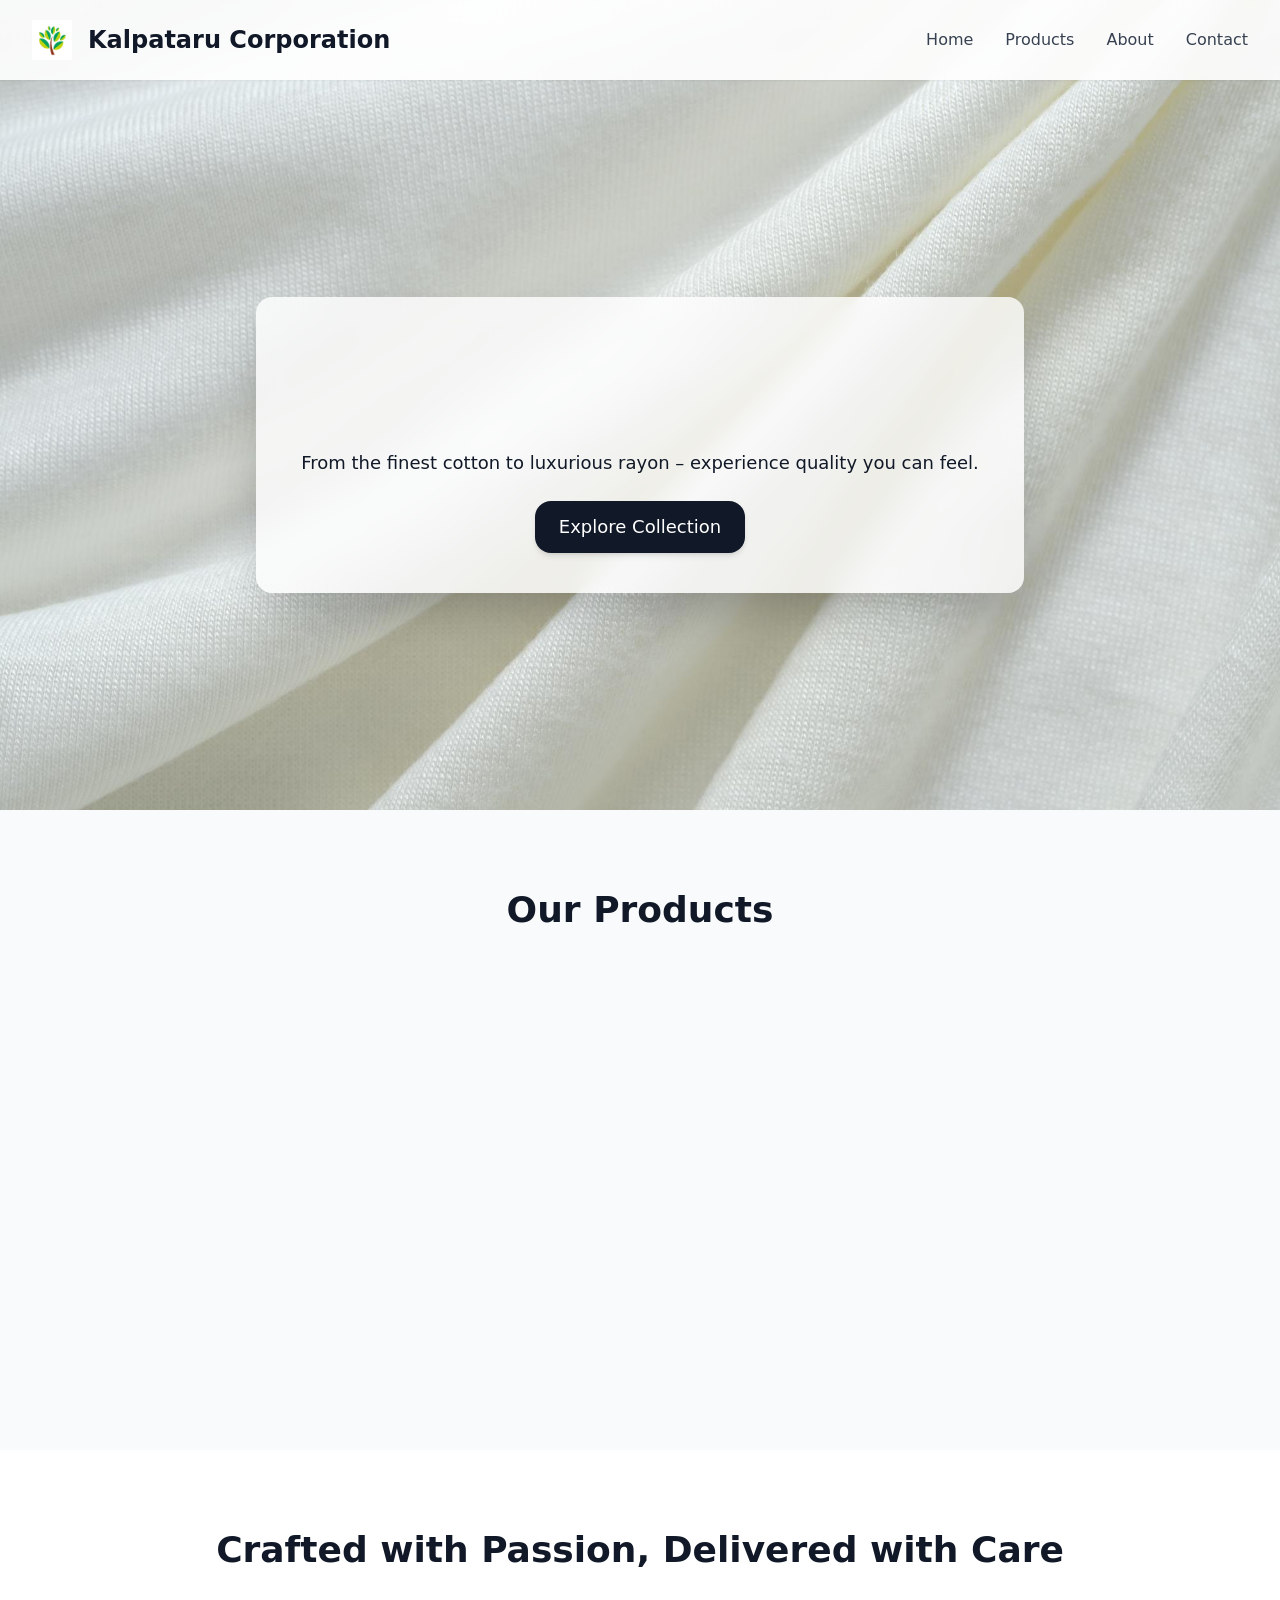
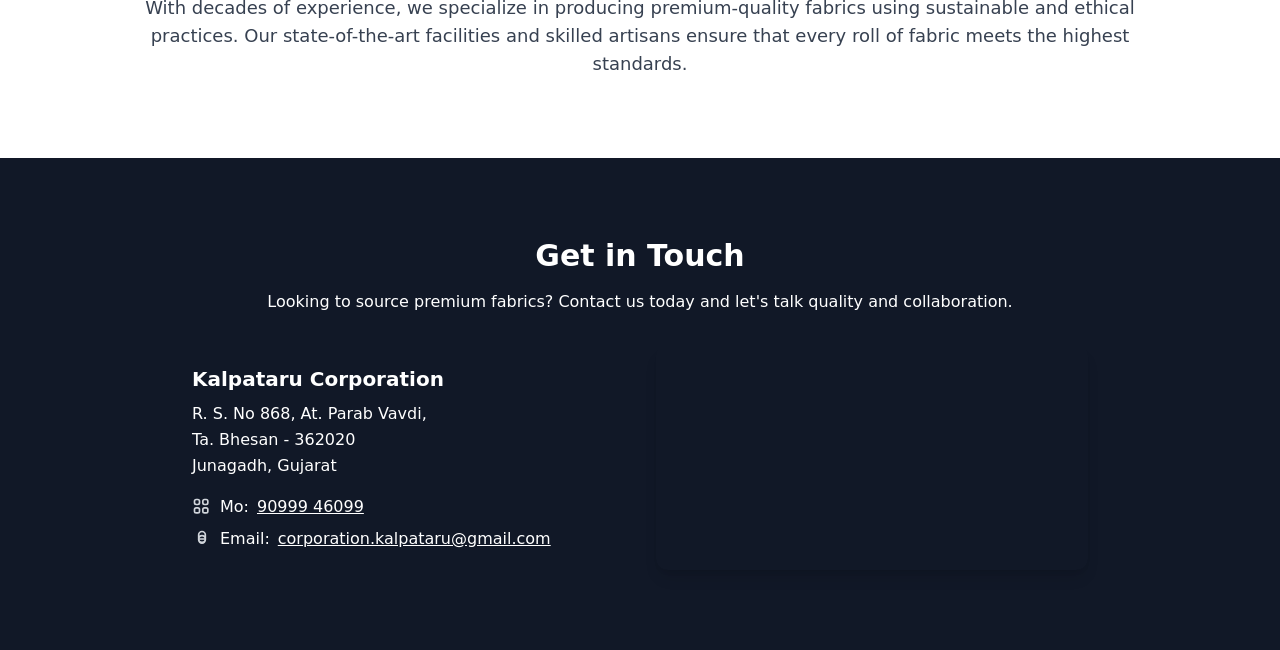
==== commit 31665ee9: "updated catalouge and contact us" ====
--- a/index.html
+++ b/index.html
@@ -1,221 +1 @@
-<!DOCTYPE html>
-<html>
-  <head>
-    <meta charset="utf-8" />
-    <meta name="viewport" content="width=device-width" />
-    <meta name="next-head-count" content="2" />
-    <link
-      rel="preload"
-      href="/_next/static/css/10c4cf1d98c70254.css"
-      as="style"
-    />
-    <link
-      rel="stylesheet"
-      href="/_next/static/css/10c4cf1d98c70254.css"
-      data-n-g=""
-    />
-    <noscript data-n-css=""></noscript>
-    <script
-      defer=""
-      nomodule=""
-      src="/_next/static/chunks/polyfills-c67a75d1b6f99dc8.js"
-    ></script>
-    <script
-      src="/_next/static/chunks/webpack-8fa1640cc84ba8fe.js"
-      defer=""
-    ></script>
-    <script
-      src="/_next/static/chunks/framework-cda2f1305c3d9424.js"
-      defer=""
-    ></script>
-    <script
-      src="/_next/static/chunks/main-866abd4d95b18c12.js"
-      defer=""
-    ></script>
-    <script
-      src="/_next/static/chunks/pages/_app-5fbdfbcdfb555d2f.js"
-      defer=""
-    ></script>
-    <script
-      src="/_next/static/chunks/570-96f0002e0f934f90.js"
-      defer=""
-    ></script>
-    <script
-      src="/_next/static/chunks/pages/index-316e5566c740f316.js"
-      defer=""
-    ></script>
-    <script
-      src="/_next/static/hgSx3GVPdI86dRSPxL7Fb/_buildManifest.js"
-      defer=""
-    ></script>
-    <script
-      src="/_next/static/hgSx3GVPdI86dRSPxL7Fb/_ssgManifest.js"
-      defer=""
-    ></script>
-  </head>
-  <body>
-    <div id="__next">
-      <div class="min-h-screen bg-white text-gray-900">
-        <header
-          class="fixed top-0 left-0 right-0 bg-white/90 backdrop-blur-md z-50 shadow-sm"
-        >
-          <div class="max-w-7xl mx-auto px-4 sm:px-6 lg:px-8">
-            <div class="flex items-center justify-between h-20">
-              <div class="flex items-center">
-                <div class="flex-shrink-0">
-                  <div class="flex items-center space-x-4">
-                    <img
-                      alt="Kalpataru Corporation"
-                      loading="lazy"
-                      width="40"
-                      height="40"
-                      decoding="async"
-                      data-nimg="1"
-                      class="object-contain"
-                      style="color: transparent"
-                      src="/kalpataru.png"
-                    /><span class="text-2xl font-bold text-gray-900"
-                      >Kalpataru Corporation</span
-                    >
-                  </div>
-                </div>
-              </div>
-              <nav class="hidden md:flex space-x-8">
-                <a href="#" class="text-gray-700 hover:text-gray-900">Home</a
-                ><a href="#" class="text-gray-700 hover:text-gray-900"
-                  >Products</a
-                ><a href="#" class="text-gray-700 hover:text-gray-900">About</a
-                ><a href="#" class="text-gray-700 hover:text-gray-900"
-                  >Contact</a
-                >
-              </nav>
-            </div>
-          </div>
-        </header>
-        <section
-          class="bg-[url(&#x27;/fabric-hero.jpg&#x27;)] bg-cover bg-center h-[90vh] flex items-center justify-center pt-20"
-        >
-          <div
-            class="bg-white/80 backdrop-blur-md p-10 rounded-2xl shadow-2xl text-center max-w-3xl"
-          >
-            <h1 style="opacity: 0; transform: translateY(-20px) translateZ(0)">
-              <p class="text-5xl font-bold mb-4">
-                Premium Fabrics for Every Need
-              </p>
-            </h1>
-            <p class="text-lg mb-6">
-              From the finest cotton to luxurious rayon – experience quality you
-              can feel.
-            </p>
-            <button
-              class="bg-gray-900 shadow-md hover:shadow-lg text-white rounded-2xl text-lg px-6 py-3 transition-all"
-            >
-              Explore Collection
-            </button>
-          </div>
-        </section>
-        <section class="py-20 px-6 md:px-20 bg-gray-50">
-          <h2 class="text-4xl font-semibold text-center mb-12">Our Products</h2>
-          <div class="grid grid-cols-1 md:grid-cols-3 gap-10">
-            <div style="opacity: 0; transform: translateY(20px) translateZ(0)">
-              <div
-                class="bg-white rounded-2xl overflow-hidden rounded-2xl shadow-md hover:shadow-xl transition-shadow"
-              >
-                <img
-                  src="/cotton.jpg"
-                  alt="Cotton Fabric"
-                  class="w-full h-64 object-cover"
-                />
-                <div class="p-4 p-6 text-center">
-                  <h3 class="text-2xl font-medium mb-2">Cotton Fabric</h3>
-                  <button
-                    class="bg-gray-100 rounded-xl px-3 py-3 transition-all"
-                  >
-                    Learn More
-                  </button>
-                </div>
-              </div>
-            </div>
-            <div style="opacity: 0; transform: translateY(20px) translateZ(0)">
-              <div
-                class="bg-white rounded-2xl overflow-hidden rounded-2xl shadow-md hover:shadow-xl transition-shadow"
-              >
-                <img
-                  src="/towels.jpg"
-                  alt="Towels"
-                  class="w-full h-64 object-cover"
-                />
-                <div class="p-4 p-6 text-center">
-                  <h3 class="text-2xl font-medium mb-2">Towels</h3>
-                  <button
-                    class="bg-gray-100 rounded-xl px-3 py-3 transition-all"
-                  >
-                    Learn More
-                  </button>
-                </div>
-              </div>
-            </div>
-            <div style="opacity: 0; transform: translateY(20px) translateZ(0)">
-              <div
-                class="bg-white rounded-2xl overflow-hidden rounded-2xl shadow-md hover:shadow-xl transition-shadow"
-              >
-                <img
-                  src="/rayon.jpg"
-                  alt="Rayon"
-                  class="w-full h-64 object-cover"
-                />
-                <div class="p-4 p-6 text-center">
-                  <h3 class="text-2xl font-medium mb-2">Rayon</h3>
-                  <button
-                    class="bg-gray-100 rounded-xl px-3 py-3 transition-all"
-                  >
-                    Learn More
-                  </button>
-                </div>
-              </div>
-            </div>
-          </div>
-        </section>
-        <section class="py-20 px-6 md:px-32 bg-white">
-          <div class="max-w-5xl mx-auto text-center">
-            <h2 class="text-4xl font-semibold mb-6">
-              Crafted with Passion, Delivered with Care
-            </h2>
-            <p class="text-lg text-gray-700">
-              With decades of experience, we specialize in producing
-              premium-quality fabrics using sustainable and ethical practices.
-              Our state-of-the-art facilities and skilled artisans ensure that
-              every roll of fabric meets the highest standards.
-            </p>
-          </div>
-        </section>
-        <section class="bg-gray-900 text-white py-20 px-6 md:px-20">
-          <div class="max-w-4xl mx-auto text-center">
-            <h2 class="text-3xl font-semibold mb-4">Get in Touch</h2>
-            <p class="mb-6">
-              Looking to source premium fabrics? Contact us today and let&#x27;s
-              talk quality and collaboration.
-            </p>
-            <button
-              class="rounded-2xl bg-white shadow-md hover:shadow-lg text-gray-900 px-6 py-3 text-lg font-medium transition-all"
-            >
-              Contact Us
-            </button>
-          </div>
-        </section>
-      </div>
-    </div>
-    <script id="__NEXT_DATA__" type="application/json">
-      {
-        "props": { "pageProps": {} },
-        "page": "/",
-        "query": {},
-        "buildId": "hgSx3GVPdI86dRSPxL7Fb",
-        "nextExport": true,
-        "autoExport": true,
-        "isFallback": false,
-        "scriptLoader": []
-      }
-    </script>
-  </body>
-</html>
+<!DOCTYPE html><html><head><meta charSet="utf-8"/><meta name="viewport" content="width=device-width"/><meta name="next-head-count" content="2"/><link rel="preload" href="/_next/static/css/3d166bbd6e7816bd.css" as="style"/><link rel="stylesheet" href="/_next/static/css/3d166bbd6e7816bd.css" data-n-g=""/><noscript data-n-css=""></noscript><script defer="" nomodule="" src="/_next/static/chunks/polyfills-c67a75d1b6f99dc8.js"></script><script src="/_next/static/chunks/webpack-8fa1640cc84ba8fe.js" defer=""></script><script src="/_next/static/chunks/framework-cda2f1305c3d9424.js" defer=""></script><script src="/_next/static/chunks/main-866abd4d95b18c12.js" defer=""></script><script src="/_next/static/chunks/pages/_app-5fbdfbcdfb555d2f.js" defer=""></script><script src="/_next/static/chunks/588-5aa7dafd2db712b8.js" defer=""></script><script src="/_next/static/chunks/pages/index-28fbcb7d1fa4d299.js" defer=""></script><script src="/_next/static/FjFM5_oL-hUt1Arc5kQK5/_buildManifest.js" defer=""></script><script src="/_next/static/FjFM5_oL-hUt1Arc5kQK5/_ssgManifest.js" defer=""></script></head><body><div id="__next"><div class="min-h-screen bg-white text-gray-900"><header class="fixed top-0 left-0 right-0 bg-white/90 backdrop-blur-md z-50 shadow-sm"><div class="max-w-7xl mx-auto px-4 sm:px-6 lg:px-8"><div class="flex items-center justify-between h-20"><div class="flex items-center"><div class="flex-shrink-0"><div class="flex items-center space-x-4"><img alt="Kalpataru Corporation" loading="lazy" width="40" height="40" decoding="async" data-nimg="1" class="object-contain" style="color:transparent" src="/kalpataru.png"/><span class="text-2xl font-bold text-gray-900">Kalpataru Corporation</span></div></div></div><nav class="hidden md:flex space-x-8"><a class="text-gray-700 hover:text-gray-900" href="/#home">Home</a><a class="text-gray-700 hover:text-gray-900" href="/#products">Products</a><a class="text-gray-700 hover:text-gray-900" href="/#about">About</a><a class="text-gray-700 hover:text-gray-900" href="/#contact">Contact</a></nav><button class="md:hidden ml-4 p-2 rounded focus:outline-none focus:ring-2 focus:ring-gray-400" aria-label="Open menu"><svg class="w-6 h-6" fill="none" stroke="currentColor" stroke-width="2" viewBox="0 0 24 24"><path stroke-linecap="round" stroke-linejoin="round" d="M4 6h16M4 12h16M4 18h16"></path></svg></button></div></div></header><section id="home" class="bg-[url(&#x27;/fabric-hero.jpg&#x27;)] bg-cover bg-center h-[90vh] flex items-center justify-center pt-20"><div class="bg-white/80 backdrop-blur-md p-10 rounded-2xl shadow-2xl text-center max-w-3xl"><h1 style="opacity:0;transform:translateY(-20px) translateZ(0)"><p class="text-5xl font-bold mb-4">Premium Fabrics for Every Need</p></h1><p class="text-lg mb-6">From the finest cotton to luxurious rayon – experience quality you can feel.</p><a href="/catalogue"><button class="bg-gray-900 shadow-md hover:shadow-lg text-white rounded-2xl text-lg px-6 py-3 transition-all">Explore Collection</button></a></div></section><section id="products" class="py-20 px-6 md:px-20 bg-gray-50"><h2 class="text-4xl font-semibold text-center mb-12">Our Products</h2><div class="grid grid-cols-1 md:grid-cols-3 gap-10"><div style="opacity:0;transform:translateY(20px) translateZ(0)"><div class="bg-white rounded-2xl overflow-hidden rounded-2xl shadow-md hover:shadow-xl transition-shadow"><img src="products/cotton.jpg" alt="Cotton Fabric" class="w-full h-64 object-cover"/><div class="p-4 p-6 text-center"><h3 class="text-2xl font-medium mb-2">Cotton Fabric</h3><a href="/catalogue"><button class="bg-gray-100 rounded-xl px-3 py-3 transition-all">Learn More</button></a></div></div></div><div style="opacity:0;transform:translateY(20px) translateZ(0)"><div class="bg-white rounded-2xl overflow-hidden rounded-2xl shadow-md hover:shadow-xl transition-shadow"><img src="products/towels.jpg" alt="Towels" class="w-full h-64 object-cover"/><div class="p-4 p-6 text-center"><h3 class="text-2xl font-medium mb-2">Towels</h3><a href="/catalogue"><button class="bg-gray-100 rounded-xl px-3 py-3 transition-all">Learn More</button></a></div></div></div><div style="opacity:0;transform:translateY(20px) translateZ(0)"><div class="bg-white rounded-2xl overflow-hidden rounded-2xl shadow-md hover:shadow-xl transition-shadow"><img src="products/rayon.jpg" alt="Rayon" class="w-full h-64 object-cover"/><div class="p-4 p-6 text-center"><h3 class="text-2xl font-medium mb-2">Rayon</h3><a href="/catalogue"><button class="bg-gray-100 rounded-xl px-3 py-3 transition-all">Learn More</button></a></div></div></div></div></section><section id="about" class="py-20 px-6 md:px-32 bg-white"><div class="max-w-5xl mx-auto text-center"><h2 class="text-4xl font-semibold mb-6">Crafted with Passion, Delivered with Care</h2><p class="text-lg text-gray-700">With decades of experience, we specialize in producing premium-quality fabrics using sustainable and ethical practices. Our state-of-the-art facilities and skilled artisans ensure that every roll of fabric meets the highest standards.</p></div></section><section id="contact" class="bg-gray-900 text-white py-20 px-6 md:px-20"><div class="max-w-4xl mx-auto"><div class="text-center mb-8"><h2 class="text-3xl font-semibold mb-4">Get in Touch</h2><p class="mb-6">Looking to source premium fabrics? Contact us today and let&#x27;s talk quality and collaboration.</p></div><div class="md:flex md:items-center md:justify-between md:text-left text-center gap-8"><div class="md:w-1/2"><p class="mb-2 text-xl font-bold">Kalpataru Corporation</p><address class="not-italic mb-4 text-base leading-relaxed">R. S. No 868, At. Parab Vavdi,<br/>Ta. Bhesan - 362020<br/>Junagadh, Gujarat</address><div class="flex items-center justify-center md:justify-start mb-2 gap-2"><svg xmlns="http://www.w3.org/2000/svg" class="h-5 w-5 inline-block text-gray-300" fill="none" viewBox="0 0 24 24" stroke="currentColor"><path stroke-linecap="round" stroke-linejoin="round" stroke-width="2" d="M3 5a2 2 0 012-2h2a2 2 0 012 2v2a2 2 0 01-2 2H5a2 2 0 01-2-2V5zm0 10a2 2 0 012-2h2a2 2 0 012 2v2a2 2 0 01-2 2H5a2 2 0 01-2-2v-2zm10-10a2 2 0 012-2h2a2 2 0 012 2v2a2 2 0 01-2 2h-2a2 2 0 01-2-2V5zm0 10a2 2 0 012-2h2a2 2 0 012 2v2a2 2 0 01-2 2h-2a2 2 0 01-2-2v-2z"></path></svg><span class="font-medium">Mo:</span><a href="tel:+919099946099" class="underline hover:text-gray-300">90999 46099</a></div><div class="flex items-center justify-center md:justify-start gap-2"><svg xmlns="http://www.w3.org/2000/svg" class="h-5 w-5 inline-block text-gray-300" fill="none" viewBox="0 0 24 24" stroke="currentColor"><path stroke-linecap="round" stroke-linejoin="round" stroke-width="2" d="M16 12H8m8 0a4 4 0 11-8 0 4 4 0 018 0zm0 0v1a4 4 0 01-8 0v-1m8 0V7a4 4 0 00-8 0v5"></path></svg><span class="font-medium">Email:</span><a href="mailto:corporation.kalpataru@gmail.com" class="underline hover:text-gray-300">corporation.kalpataru@gmail.com</a></div></div><div class="md:w-1/2 flex justify-center mt-8 md:mt-0"><iframe src="https://www.google.com/maps/embed?pb=!1m18!1m12!1m3!1d625.1399140667345!2d70.73735408311762!3d21.599686538019625!2m3!1f0!2f0!3f0!3m2!1i1024!2i768!4f13.1!3m3!1m2!1s0x39580dd5db9c2d65%3A0x477e5841f15fc197!2sKalpataru%20textile!5e0!3m2!1sen!2sin!4v1749370527038!5m2!1sen!2sin" class="w-full max-w-md h-56 rounded-xl shadow-lg" style="border:0" allowfullscreen="" loading="lazy" referrerPolicy="no-referrer-when-downgrade" title="Kalpataru Corporation Location"></iframe></div></div></div></section></div></div><script id="__NEXT_DATA__" type="application/json">{"props":{"pageProps":{}},"page":"/","query":{},"buildId":"FjFM5_oL-hUt1Arc5kQK5","nextExport":true,"autoExport":true,"isFallback":false,"scriptLoader":[]}</script></body></html>
--- a/_next/static/css/3d166bbd6e7816bd.css
+++ b/_next/static/css/3d166bbd6e7816bd.css
@@ -0,0 +1,3 @@
+*,:after,:before{--tw-border-spacing-x:0;--tw-border-spacing-y:0;--tw-translate-x:0;--tw-translate-y:0;--tw-rotate:0;--tw-skew-x:0;--tw-skew-y:0;--tw-scale-x:1;--tw-scale-y:1;--tw-pan-x: ;--tw-pan-y: ;--tw-pinch-zoom: ;--tw-scroll-snap-strictness:proximity;--tw-gradient-from-position: ;--tw-gradient-via-position: ;--tw-gradient-to-position: ;--tw-ordinal: ;--tw-slashed-zero: ;--tw-numeric-figure: ;--tw-numeric-spacing: ;--tw-numeric-fraction: ;--tw-ring-inset: ;--tw-ring-offset-width:0px;--tw-ring-offset-color:#fff;--tw-ring-color:rgba(59,130,246,.5);--tw-ring-offset-shadow:0 0 #0000;--tw-ring-shadow:0 0 #0000;--tw-shadow:0 0 #0000;--tw-shadow-colored:0 0 #0000;--tw-blur: ;--tw-brightness: ;--tw-contrast: ;--tw-grayscale: ;--tw-hue-rotate: ;--tw-invert: ;--tw-saturate: ;--tw-sepia: ;--tw-drop-shadow: ;--tw-backdrop-blur: ;--tw-backdrop-brightness: ;--tw-backdrop-contrast: ;--tw-backdrop-grayscale: ;--tw-backdrop-hue-rotate: ;--tw-backdrop-invert: ;--tw-backdrop-opacity: ;--tw-backdrop-saturate: ;--tw-backdrop-sepia: ;--tw-contain-size: ;--tw-contain-layout: ;--tw-contain-paint: ;--tw-contain-style: }::backdrop{--tw-border-spacing-x:0;--tw-border-spacing-y:0;--tw-translate-x:0;--tw-translate-y:0;--tw-rotate:0;--tw-skew-x:0;--tw-skew-y:0;--tw-scale-x:1;--tw-scale-y:1;--tw-pan-x: ;--tw-pan-y: ;--tw-pinch-zoom: ;--tw-scroll-snap-strictness:proximity;--tw-gradient-from-position: ;--tw-gradient-via-position: ;--tw-gradient-to-position: ;--tw-ordinal: ;--tw-slashed-zero: ;--tw-numeric-figure: ;--tw-numeric-spacing: ;--tw-numeric-fraction: ;--tw-ring-inset: ;--tw-ring-offset-width:0px;--tw-ring-offset-color:#fff;--tw-ring-color:rgba(59,130,246,.5);--tw-ring-offset-shadow:0 0 #0000;--tw-ring-shadow:0 0 #0000;--tw-shadow:0 0 #0000;--tw-shadow-colored:0 0 #0000;--tw-blur: ;--tw-brightness: ;--tw-contrast: ;--tw-grayscale: ;--tw-hue-rotate: ;--tw-invert: ;--tw-saturate: ;--tw-sepia: ;--tw-drop-shadow: ;--tw-backdrop-blur: ;--tw-backdrop-brightness: ;--tw-backdrop-contrast: ;--tw-backdrop-grayscale: ;--tw-backdrop-hue-rotate: ;--tw-backdrop-invert: ;--tw-backdrop-opacity: ;--tw-backdrop-saturate: ;--tw-backdrop-sepia: ;--tw-contain-size: ;--tw-contain-layout: ;--tw-contain-paint: ;--tw-contain-style: }/*
+! tailwindcss v3.4.17 | MIT License | https://tailwindcss.com
+*/*,:after,:before{box-sizing:border-box;border:0 solid #e5e7eb}:after,:before{--tw-content:""}:host,html{line-height:1.5;-webkit-text-size-adjust:100%;-moz-tab-size:4;-o-tab-size:4;tab-size:4;font-family:ui-sans-serif,system-ui,sans-serif,Apple Color Emoji,Segoe UI Emoji,Segoe UI Symbol,Noto Color Emoji;font-feature-settings:normal;font-variation-settings:normal;-webkit-tap-highlight-color:transparent}body{margin:0;line-height:inherit}hr{height:0;color:inherit;border-top-width:1px}abbr:where([title]){-webkit-text-decoration:underline dotted;text-decoration:underline dotted}h1,h2,h3,h4,h5,h6{font-size:inherit;font-weight:inherit}a{color:inherit;text-decoration:inherit}b,strong{font-weight:bolder}code,kbd,pre,samp{font-family:ui-monospace,SFMono-Regular,Menlo,Monaco,Consolas,Liberation Mono,Courier New,monospace;font-feature-settings:normal;font-variation-settings:normal;font-size:1em}small{font-size:80%}sub,sup{font-size:75%;line-height:0;position:relative;vertical-align:baseline}sub{bottom:-.25em}sup{top:-.5em}table{text-indent:0;border-color:inherit;border-collapse:collapse}button,input,optgroup,select,textarea{font-family:inherit;font-feature-settings:inherit;font-variation-settings:inherit;font-size:100%;font-weight:inherit;line-height:inherit;letter-spacing:inherit;color:inherit;margin:0;padding:0}button,select{text-transform:none}button,input:where([type=button]),input:where([type=reset]),input:where([type=submit]){-webkit-appearance:button;background-color:transparent;background-image:none}:-moz-focusring{outline:auto}:-moz-ui-invalid{box-shadow:none}progress{vertical-align:baseline}::-webkit-inner-spin-button,::-webkit-outer-spin-button{height:auto}[type=search]{-webkit-appearance:textfield;outline-offset:-2px}::-webkit-search-decoration{-webkit-appearance:none}::-webkit-file-upload-button{-webkit-appearance:button;font:inherit}summary{display:list-item}blockquote,dd,dl,figure,h1,h2,h3,h4,h5,h6,hr,p,pre{margin:0}fieldset{margin:0}fieldset,legend{padding:0}menu,ol,ul{list-style:none;margin:0;padding:0}dialog{padding:0}textarea{resize:vertical}input::-moz-placeholder,textarea::-moz-placeholder{opacity:1;color:#9ca3af}input::placeholder,textarea::placeholder{opacity:1;color:#9ca3af}[role=button],button{cursor:pointer}:disabled{cursor:default}audio,canvas,embed,iframe,img,object,svg,video{display:block;vertical-align:middle}img,video{max-width:100%;height:auto}[hidden]:where(:not([hidden=until-found])){display:none}.fixed{position:fixed}.absolute{position:absolute}.left-0{left:0}.right-0{right:0}.top-0{top:0}.z-50{z-index:50}.mx-auto{margin-left:auto;margin-right:auto}.mb-12{margin-bottom:3rem}.mb-2{margin-bottom:.5rem}.mb-4{margin-bottom:1rem}.mb-6{margin-bottom:1.5rem}.mb-8{margin-bottom:2rem}.ml-4{margin-left:1rem}.mt-1{margin-top:.25rem}.mt-8{margin-top:2rem}.mt-auto{margin-top:auto}.block{display:block}.inline-block{display:inline-block}.flex{display:flex}.grid{display:grid}.hidden{display:none}.h-20{height:5rem}.h-48{height:12rem}.h-5{height:1.25rem}.h-56{height:14rem}.h-6{height:1.5rem}.h-64{height:16rem}.h-\[90vh\]{height:90vh}.h-full{height:100%}.min-h-screen{min-height:100vh}.w-5{width:1.25rem}.w-6{width:1.5rem}.w-full{width:100%}.max-w-3xl{max-width:48rem}.max-w-4xl{max-width:56rem}.max-w-5xl{max-width:64rem}.max-w-7xl{max-width:80rem}.max-w-md{max-width:28rem}.flex-1{flex:1 1 0%}.flex-shrink-0{flex-shrink:0}.grid-cols-1{grid-template-columns:repeat(1,minmax(0,1fr))}.flex-col{flex-direction:column}.items-center{align-items:center}.justify-center{justify-content:center}.justify-between{justify-content:space-between}.gap-10{gap:2.5rem}.gap-2{gap:.5rem}.gap-6{gap:1.5rem}.gap-8{gap:2rem}.space-x-4>:not([hidden])~:not([hidden]){--tw-space-x-reverse:0;margin-right:calc(1rem * var(--tw-space-x-reverse));margin-left:calc(1rem * calc(1 - var(--tw-space-x-reverse)))}.space-x-8>:not([hidden])~:not([hidden]){--tw-space-x-reverse:0;margin-right:calc(2rem * var(--tw-space-x-reverse));margin-left:calc(2rem * calc(1 - var(--tw-space-x-reverse)))}.overflow-hidden{overflow:hidden}.rounded{border-radius:.25rem}.rounded-2xl{border-radius:1rem}.rounded-xl{border-radius:.75rem}.rounded-b-xl{border-bottom-right-radius:.75rem;border-bottom-left-radius:.75rem}.border{border-width:1px}.bg-gray-100{--tw-bg-opacity:1;background-color:rgb(243 244 246/var(--tw-bg-opacity,1))}.bg-gray-50{--tw-bg-opacity:1;background-color:rgb(249 250 251/var(--tw-bg-opacity,1))}.bg-gray-900{--tw-bg-opacity:1;background-color:rgb(17 24 39/var(--tw-bg-opacity,1))}.bg-white{--tw-bg-opacity:1;background-color:rgb(255 255 255/var(--tw-bg-opacity,1))}.bg-white\/80{background-color:hsla(0,0%,100%,.8)}.bg-white\/90{background-color:hsla(0,0%,100%,.9)}.bg-\[url\(\'\/fabric-hero\.jpg\'\)\]{background-image:url(/fabric-hero.jpg)}.bg-cover{background-size:cover}.bg-center{background-position:50%}.object-contain{-o-object-fit:contain;object-fit:contain}.object-cover{-o-object-fit:cover;object-fit:cover}.p-10{padding:2.5rem}.p-2{padding:.5rem}.p-4{padding:1rem}.p-6{padding:1.5rem}.px-2{padding-left:.5rem;padding-right:.5rem}.px-3{padding-left:.75rem;padding-right:.75rem}.px-4{padding-left:1rem;padding-right:1rem}.px-6{padding-left:1.5rem;padding-right:1.5rem}.py-2{padding-top:.5rem;padding-bottom:.5rem}.py-20{padding-top:5rem;padding-bottom:5rem}.py-3{padding-top:.75rem;padding-bottom:.75rem}.pt-20{padding-top:5rem}.pt-24{padding-top:6rem}.text-center{text-align:center}.text-2xl{font-size:1.5rem;line-height:2rem}.text-3xl{font-size:1.875rem;line-height:2.25rem}.text-4xl{font-size:2.25rem;line-height:2.5rem}.text-5xl{font-size:3rem;line-height:1}.text-base{font-size:1rem;line-height:1.5rem}.text-lg{font-size:1.125rem;line-height:1.75rem}.text-sm{font-size:.875rem;line-height:1.25rem}.text-xl{font-size:1.25rem;line-height:1.75rem}.font-bold{font-weight:700}.font-medium{font-weight:500}.font-semibold{font-weight:600}.not-italic{font-style:normal}.leading-relaxed{line-height:1.625}.text-gray-300{--tw-text-opacity:1;color:rgb(209 213 219/var(--tw-text-opacity,1))}.text-gray-700{--tw-text-opacity:1;color:rgb(55 65 81/var(--tw-text-opacity,1))}.text-gray-900{--tw-text-opacity:1;color:rgb(17 24 39/var(--tw-text-opacity,1))}.text-white{--tw-text-opacity:1;color:rgb(255 255 255/var(--tw-text-opacity,1))}.underline{text-decoration-line:underline}.shadow-2xl{--tw-shadow:0 25px 50px -12px rgba(0,0,0,.25);--tw-shadow-colored:0 25px 50px -12px var(--tw-shadow-color)}.shadow-2xl,.shadow-lg{box-shadow:var(--tw-ring-offset-shadow,0 0 #0000),var(--tw-ring-shadow,0 0 #0000),var(--tw-shadow)}.shadow-lg{--tw-shadow:0 10px 15px -3px rgba(0,0,0,.1),0 4px 6px -4px rgba(0,0,0,.1);--tw-shadow-colored:0 10px 15px -3px var(--tw-shadow-color),0 4px 6px -4px var(--tw-shadow-color)}.shadow-md{--tw-shadow:0 4px 6px -1px rgba(0,0,0,.1),0 2px 4px -2px rgba(0,0,0,.1);--tw-shadow-colored:0 4px 6px -1px var(--tw-shadow-color),0 2px 4px -2px var(--tw-shadow-color)}.shadow-md,.shadow-sm{box-shadow:var(--tw-ring-offset-shadow,0 0 #0000),var(--tw-ring-shadow,0 0 #0000),var(--tw-shadow)}.shadow-sm{--tw-shadow:0 1px 2px 0 rgba(0,0,0,.05);--tw-shadow-colored:0 1px 2px 0 var(--tw-shadow-color)}.backdrop-blur-md{--tw-backdrop-blur:blur(12px);-webkit-backdrop-filter:var(--tw-backdrop-blur) var(--tw-backdrop-brightness) var(--tw-backdrop-contrast) var(--tw-backdrop-grayscale) var(--tw-backdrop-hue-rotate) var(--tw-backdrop-invert) var(--tw-backdrop-opacity) var(--tw-backdrop-saturate) var(--tw-backdrop-sepia);backdrop-filter:var(--tw-backdrop-blur) var(--tw-backdrop-brightness) var(--tw-backdrop-contrast) var(--tw-backdrop-grayscale) var(--tw-backdrop-hue-rotate) var(--tw-backdrop-invert) var(--tw-backdrop-opacity) var(--tw-backdrop-saturate) var(--tw-backdrop-sepia)}.transition{transition-property:color,background-color,border-color,text-decoration-color,fill,stroke,opacity,box-shadow,transform,filter,-webkit-backdrop-filter;transition-property:color,background-color,border-color,text-decoration-color,fill,stroke,opacity,box-shadow,transform,filter,backdrop-filter;transition-property:color,background-color,border-color,text-decoration-color,fill,stroke,opacity,box-shadow,transform,filter,backdrop-filter,-webkit-backdrop-filter;transition-timing-function:cubic-bezier(.4,0,.2,1);transition-duration:.15s}.transition-all{transition-property:all;transition-timing-function:cubic-bezier(.4,0,.2,1);transition-duration:.15s}.transition-shadow{transition-property:box-shadow;transition-timing-function:cubic-bezier(.4,0,.2,1);transition-duration:.15s}html{scroll-behavior:smooth}.hover\:bg-gray-100:hover{--tw-bg-opacity:1;background-color:rgb(243 244 246/var(--tw-bg-opacity,1))}.hover\:text-gray-300:hover{--tw-text-opacity:1;color:rgb(209 213 219/var(--tw-text-opacity,1))}.hover\:text-gray-900:hover{--tw-text-opacity:1;color:rgb(17 24 39/var(--tw-text-opacity,1))}.hover\:shadow-lg:hover{--tw-shadow:0 10px 15px -3px rgba(0,0,0,.1),0 4px 6px -4px rgba(0,0,0,.1);--tw-shadow-colored:0 10px 15px -3px var(--tw-shadow-color),0 4px 6px -4px var(--tw-shadow-color)}.hover\:shadow-lg:hover,.hover\:shadow-xl:hover{box-shadow:var(--tw-ring-offset-shadow,0 0 #0000),var(--tw-ring-shadow,0 0 #0000),var(--tw-shadow)}.hover\:shadow-xl:hover{--tw-shadow:0 20px 25px -5px rgba(0,0,0,.1),0 8px 10px -6px rgba(0,0,0,.1);--tw-shadow-colored:0 20px 25px -5px var(--tw-shadow-color),0 8px 10px -6px var(--tw-shadow-color)}.focus\:outline-none:focus{outline:2px solid transparent;outline-offset:2px}.focus\:ring-2:focus{--tw-ring-offset-shadow:var(--tw-ring-inset) 0 0 0 var(--tw-ring-offset-width) var(--tw-ring-offset-color);--tw-ring-shadow:var(--tw-ring-inset) 0 0 0 calc(2px + var(--tw-ring-offset-width)) var(--tw-ring-color);box-shadow:var(--tw-ring-offset-shadow),var(--tw-ring-shadow),var(--tw-shadow,0 0 #0000)}.focus\:ring-gray-400:focus{--tw-ring-opacity:1;--tw-ring-color:rgb(156 163 175/var(--tw-ring-opacity,1))}@media (min-width:640px){.sm\:h-64{height:16rem}.sm\:p-6{padding:1.5rem}.sm\:px-4{padding-left:1rem;padding-right:1rem}.sm\:px-6{padding-left:1.5rem;padding-right:1.5rem}.sm\:text-2xl{font-size:1.5rem;line-height:2rem}.sm\:text-4xl{font-size:2.25rem;line-height:2.5rem}.sm\:text-base{font-size:1rem;line-height:1.5rem}}@media (min-width:768px){.md\:mt-0{margin-top:0}.md\:flex{display:flex}.md\:hidden{display:none}.md\:w-1\/2{width:50%}.md\:grid-cols-3{grid-template-columns:repeat(3,minmax(0,1fr))}.md\:items-center{align-items:center}.md\:justify-start{justify-content:flex-start}.md\:justify-between{justify-content:space-between}.md\:gap-10{gap:2.5rem}.md\:px-20{padding-left:5rem;padding-right:5rem}.md\:px-32{padding-left:8rem;padding-right:8rem}.md\:text-left{text-align:left}}@media (min-width:1024px){.lg\:px-8{padding-left:2rem;padding-right:2rem}}
--- a/_next/static/css/3d166bbd6e7816bd.css
+++ b/_next/static/css/3d166bbd6e7816bd.css
@@ -0,0 +1,3 @@
+*,:after,:before{--tw-border-spacing-x:0;--tw-border-spacing-y:0;--tw-translate-x:0;--tw-translate-y:0;--tw-rotate:0;--tw-skew-x:0;--tw-skew-y:0;--tw-scale-x:1;--tw-scale-y:1;--tw-pan-x: ;--tw-pan-y: ;--tw-pinch-zoom: ;--tw-scroll-snap-strictness:proximity;--tw-gradient-from-position: ;--tw-gradient-via-position: ;--tw-gradient-to-position: ;--tw-ordinal: ;--tw-slashed-zero: ;--tw-numeric-figure: ;--tw-numeric-spacing: ;--tw-numeric-fraction: ;--tw-ring-inset: ;--tw-ring-offset-width:0px;--tw-ring-offset-color:#fff;--tw-ring-color:rgba(59,130,246,.5);--tw-ring-offset-shadow:0 0 #0000;--tw-ring-shadow:0 0 #0000;--tw-shadow:0 0 #0000;--tw-shadow-colored:0 0 #0000;--tw-blur: ;--tw-brightness: ;--tw-contrast: ;--tw-grayscale: ;--tw-hue-rotate: ;--tw-invert: ;--tw-saturate: ;--tw-sepia: ;--tw-drop-shadow: ;--tw-backdrop-blur: ;--tw-backdrop-brightness: ;--tw-backdrop-contrast: ;--tw-backdrop-grayscale: ;--tw-backdrop-hue-rotate: ;--tw-backdrop-invert: ;--tw-backdrop-opacity: ;--tw-backdrop-saturate: ;--tw-backdrop-sepia: ;--tw-contain-size: ;--tw-contain-layout: ;--tw-contain-paint: ;--tw-contain-style: }::backdrop{--tw-border-spacing-x:0;--tw-border-spacing-y:0;--tw-translate-x:0;--tw-translate-y:0;--tw-rotate:0;--tw-skew-x:0;--tw-skew-y:0;--tw-scale-x:1;--tw-scale-y:1;--tw-pan-x: ;--tw-pan-y: ;--tw-pinch-zoom: ;--tw-scroll-snap-strictness:proximity;--tw-gradient-from-position: ;--tw-gradient-via-position: ;--tw-gradient-to-position: ;--tw-ordinal: ;--tw-slashed-zero: ;--tw-numeric-figure: ;--tw-numeric-spacing: ;--tw-numeric-fraction: ;--tw-ring-inset: ;--tw-ring-offset-width:0px;--tw-ring-offset-color:#fff;--tw-ring-color:rgba(59,130,246,.5);--tw-ring-offset-shadow:0 0 #0000;--tw-ring-shadow:0 0 #0000;--tw-shadow:0 0 #0000;--tw-shadow-colored:0 0 #0000;--tw-blur: ;--tw-brightness: ;--tw-contrast: ;--tw-grayscale: ;--tw-hue-rotate: ;--tw-invert: ;--tw-saturate: ;--tw-sepia: ;--tw-drop-shadow: ;--tw-backdrop-blur: ;--tw-backdrop-brightness: ;--tw-backdrop-contrast: ;--tw-backdrop-grayscale: ;--tw-backdrop-hue-rotate: ;--tw-backdrop-invert: ;--tw-backdrop-opacity: ;--tw-backdrop-saturate: ;--tw-backdrop-sepia: ;--tw-contain-size: ;--tw-contain-layout: ;--tw-contain-paint: ;--tw-contain-style: }/*
+! tailwindcss v3.4.17 | MIT License | https://tailwindcss.com
+*/*,:after,:before{box-sizing:border-box;border:0 solid #e5e7eb}:after,:before{--tw-content:""}:host,html{line-height:1.5;-webkit-text-size-adjust:100%;-moz-tab-size:4;-o-tab-size:4;tab-size:4;font-family:ui-sans-serif,system-ui,sans-serif,Apple Color Emoji,Segoe UI Emoji,Segoe UI Symbol,Noto Color Emoji;font-feature-settings:normal;font-variation-settings:normal;-webkit-tap-highlight-color:transparent}body{margin:0;line-height:inherit}hr{height:0;color:inherit;border-top-width:1px}abbr:where([title]){-webkit-text-decoration:underline dotted;text-decoration:underline dotted}h1,h2,h3,h4,h5,h6{font-size:inherit;font-weight:inherit}a{color:inherit;text-decoration:inherit}b,strong{font-weight:bolder}code,kbd,pre,samp{font-family:ui-monospace,SFMono-Regular,Menlo,Monaco,Consolas,Liberation Mono,Courier New,monospace;font-feature-settings:normal;font-variation-settings:normal;font-size:1em}small{font-size:80%}sub,sup{font-size:75%;line-height:0;position:relative;vertical-align:baseline}sub{bottom:-.25em}sup{top:-.5em}table{text-indent:0;border-color:inherit;border-collapse:collapse}button,input,optgroup,select,textarea{font-family:inherit;font-feature-settings:inherit;font-variation-settings:inherit;font-size:100%;font-weight:inherit;line-height:inherit;letter-spacing:inherit;color:inherit;margin:0;padding:0}button,select{text-transform:none}button,input:where([type=button]),input:where([type=reset]),input:where([type=submit]){-webkit-appearance:button;background-color:transparent;background-image:none}:-moz-focusring{outline:auto}:-moz-ui-invalid{box-shadow:none}progress{vertical-align:baseline}::-webkit-inner-spin-button,::-webkit-outer-spin-button{height:auto}[type=search]{-webkit-appearance:textfield;outline-offset:-2px}::-webkit-search-decoration{-webkit-appearance:none}::-webkit-file-upload-button{-webkit-appearance:button;font:inherit}summary{display:list-item}blockquote,dd,dl,figure,h1,h2,h3,h4,h5,h6,hr,p,pre{margin:0}fieldset{margin:0}fieldset,legend{padding:0}menu,ol,ul{list-style:none;margin:0;padding:0}dialog{padding:0}textarea{resize:vertical}input::-moz-placeholder,textarea::-moz-placeholder{opacity:1;color:#9ca3af}input::placeholder,textarea::placeholder{opacity:1;color:#9ca3af}[role=button],button{cursor:pointer}:disabled{cursor:default}audio,canvas,embed,iframe,img,object,svg,video{display:block;vertical-align:middle}img,video{max-width:100%;height:auto}[hidden]:where(:not([hidden=until-found])){display:none}.fixed{position:fixed}.absolute{position:absolute}.left-0{left:0}.right-0{right:0}.top-0{top:0}.z-50{z-index:50}.mx-auto{margin-left:auto;margin-right:auto}.mb-12{margin-bottom:3rem}.mb-2{margin-bottom:.5rem}.mb-4{margin-bottom:1rem}.mb-6{margin-bottom:1.5rem}.mb-8{margin-bottom:2rem}.ml-4{margin-left:1rem}.mt-1{margin-top:.25rem}.mt-8{margin-top:2rem}.mt-auto{margin-top:auto}.block{display:block}.inline-block{display:inline-block}.flex{display:flex}.grid{display:grid}.hidden{display:none}.h-20{height:5rem}.h-48{height:12rem}.h-5{height:1.25rem}.h-56{height:14rem}.h-6{height:1.5rem}.h-64{height:16rem}.h-\[90vh\]{height:90vh}.h-full{height:100%}.min-h-screen{min-height:100vh}.w-5{width:1.25rem}.w-6{width:1.5rem}.w-full{width:100%}.max-w-3xl{max-width:48rem}.max-w-4xl{max-width:56rem}.max-w-5xl{max-width:64rem}.max-w-7xl{max-width:80rem}.max-w-md{max-width:28rem}.flex-1{flex:1 1 0%}.flex-shrink-0{flex-shrink:0}.grid-cols-1{grid-template-columns:repeat(1,minmax(0,1fr))}.flex-col{flex-direction:column}.items-center{align-items:center}.justify-center{justify-content:center}.justify-between{justify-content:space-between}.gap-10{gap:2.5rem}.gap-2{gap:.5rem}.gap-6{gap:1.5rem}.gap-8{gap:2rem}.space-x-4>:not([hidden])~:not([hidden]){--tw-space-x-reverse:0;margin-right:calc(1rem * var(--tw-space-x-reverse));margin-left:calc(1rem * calc(1 - var(--tw-space-x-reverse)))}.space-x-8>:not([hidden])~:not([hidden]){--tw-space-x-reverse:0;margin-right:calc(2rem * var(--tw-space-x-reverse));margin-left:calc(2rem * calc(1 - var(--tw-space-x-reverse)))}.overflow-hidden{overflow:hidden}.rounded{border-radius:.25rem}.rounded-2xl{border-radius:1rem}.rounded-xl{border-radius:.75rem}.rounded-b-xl{border-bottom-right-radius:.75rem;border-bottom-left-radius:.75rem}.border{border-width:1px}.bg-gray-100{--tw-bg-opacity:1;background-color:rgb(243 244 246/var(--tw-bg-opacity,1))}.bg-gray-50{--tw-bg-opacity:1;background-color:rgb(249 250 251/var(--tw-bg-opacity,1))}.bg-gray-900{--tw-bg-opacity:1;background-color:rgb(17 24 39/var(--tw-bg-opacity,1))}.bg-white{--tw-bg-opacity:1;background-color:rgb(255 255 255/var(--tw-bg-opacity,1))}.bg-white\/80{background-color:hsla(0,0%,100%,.8)}.bg-white\/90{background-color:hsla(0,0%,100%,.9)}.bg-\[url\(\'\/fabric-hero\.jpg\'\)\]{background-image:url(/fabric-hero.jpg)}.bg-cover{background-size:cover}.bg-center{background-position:50%}.object-contain{-o-object-fit:contain;object-fit:contain}.object-cover{-o-object-fit:cover;object-fit:cover}.p-10{padding:2.5rem}.p-2{padding:.5rem}.p-4{padding:1rem}.p-6{padding:1.5rem}.px-2{padding-left:.5rem;padding-right:.5rem}.px-3{padding-left:.75rem;padding-right:.75rem}.px-4{padding-left:1rem;padding-right:1rem}.px-6{padding-left:1.5rem;padding-right:1.5rem}.py-2{padding-top:.5rem;padding-bottom:.5rem}.py-20{padding-top:5rem;padding-bottom:5rem}.py-3{padding-top:.75rem;padding-bottom:.75rem}.pt-20{padding-top:5rem}.pt-24{padding-top:6rem}.text-center{text-align:center}.text-2xl{font-size:1.5rem;line-height:2rem}.text-3xl{font-size:1.875rem;line-height:2.25rem}.text-4xl{font-size:2.25rem;line-height:2.5rem}.text-5xl{font-size:3rem;line-height:1}.text-base{font-size:1rem;line-height:1.5rem}.text-lg{font-size:1.125rem;line-height:1.75rem}.text-sm{font-size:.875rem;line-height:1.25rem}.text-xl{font-size:1.25rem;line-height:1.75rem}.font-bold{font-weight:700}.font-medium{font-weight:500}.font-semibold{font-weight:600}.not-italic{font-style:normal}.leading-relaxed{line-height:1.625}.text-gray-300{--tw-text-opacity:1;color:rgb(209 213 219/var(--tw-text-opacity,1))}.text-gray-700{--tw-text-opacity:1;color:rgb(55 65 81/var(--tw-text-opacity,1))}.text-gray-900{--tw-text-opacity:1;color:rgb(17 24 39/var(--tw-text-opacity,1))}.text-white{--tw-text-opacity:1;color:rgb(255 255 255/var(--tw-text-opacity,1))}.underline{text-decoration-line:underline}.shadow-2xl{--tw-shadow:0 25px 50px -12px rgba(0,0,0,.25);--tw-shadow-colored:0 25px 50px -12px var(--tw-shadow-color)}.shadow-2xl,.shadow-lg{box-shadow:var(--tw-ring-offset-shadow,0 0 #0000),var(--tw-ring-shadow,0 0 #0000),var(--tw-shadow)}.shadow-lg{--tw-shadow:0 10px 15px -3px rgba(0,0,0,.1),0 4px 6px -4px rgba(0,0,0,.1);--tw-shadow-colored:0 10px 15px -3px var(--tw-shadow-color),0 4px 6px -4px var(--tw-shadow-color)}.shadow-md{--tw-shadow:0 4px 6px -1px rgba(0,0,0,.1),0 2px 4px -2px rgba(0,0,0,.1);--tw-shadow-colored:0 4px 6px -1px var(--tw-shadow-color),0 2px 4px -2px var(--tw-shadow-color)}.shadow-md,.shadow-sm{box-shadow:var(--tw-ring-offset-shadow,0 0 #0000),var(--tw-ring-shadow,0 0 #0000),var(--tw-shadow)}.shadow-sm{--tw-shadow:0 1px 2px 0 rgba(0,0,0,.05);--tw-shadow-colored:0 1px 2px 0 var(--tw-shadow-color)}.backdrop-blur-md{--tw-backdrop-blur:blur(12px);-webkit-backdrop-filter:var(--tw-backdrop-blur) var(--tw-backdrop-brightness) var(--tw-backdrop-contrast) var(--tw-backdrop-grayscale) var(--tw-backdrop-hue-rotate) var(--tw-backdrop-invert) var(--tw-backdrop-opacity) var(--tw-backdrop-saturate) var(--tw-backdrop-sepia);backdrop-filter:var(--tw-backdrop-blur) var(--tw-backdrop-brightness) var(--tw-backdrop-contrast) var(--tw-backdrop-grayscale) var(--tw-backdrop-hue-rotate) var(--tw-backdrop-invert) var(--tw-backdrop-opacity) var(--tw-backdrop-saturate) var(--tw-backdrop-sepia)}.transition{transition-property:color,background-color,border-color,text-decoration-color,fill,stroke,opacity,box-shadow,transform,filter,-webkit-backdrop-filter;transition-property:color,background-color,border-color,text-decoration-color,fill,stroke,opacity,box-shadow,transform,filter,backdrop-filter;transition-property:color,background-color,border-color,text-decoration-color,fill,stroke,opacity,box-shadow,transform,filter,backdrop-filter,-webkit-backdrop-filter;transition-timing-function:cubic-bezier(.4,0,.2,1);transition-duration:.15s}.transition-all{transition-property:all;transition-timing-function:cubic-bezier(.4,0,.2,1);transition-duration:.15s}.transition-shadow{transition-property:box-shadow;transition-timing-function:cubic-bezier(.4,0,.2,1);transition-duration:.15s}html{scroll-behavior:smooth}.hover\:bg-gray-100:hover{--tw-bg-opacity:1;background-color:rgb(243 244 246/var(--tw-bg-opacity,1))}.hover\:text-gray-300:hover{--tw-text-opacity:1;color:rgb(209 213 219/var(--tw-text-opacity,1))}.hover\:text-gray-900:hover{--tw-text-opacity:1;color:rgb(17 24 39/var(--tw-text-opacity,1))}.hover\:shadow-lg:hover{--tw-shadow:0 10px 15px -3px rgba(0,0,0,.1),0 4px 6px -4px rgba(0,0,0,.1);--tw-shadow-colored:0 10px 15px -3px var(--tw-shadow-color),0 4px 6px -4px var(--tw-shadow-color)}.hover\:shadow-lg:hover,.hover\:shadow-xl:hover{box-shadow:var(--tw-ring-offset-shadow,0 0 #0000),var(--tw-ring-shadow,0 0 #0000),var(--tw-shadow)}.hover\:shadow-xl:hover{--tw-shadow:0 20px 25px -5px rgba(0,0,0,.1),0 8px 10px -6px rgba(0,0,0,.1);--tw-shadow-colored:0 20px 25px -5px var(--tw-shadow-color),0 8px 10px -6px var(--tw-shadow-color)}.focus\:outline-none:focus{outline:2px solid transparent;outline-offset:2px}.focus\:ring-2:focus{--tw-ring-offset-shadow:var(--tw-ring-inset) 0 0 0 var(--tw-ring-offset-width) var(--tw-ring-offset-color);--tw-ring-shadow:var(--tw-ring-inset) 0 0 0 calc(2px + var(--tw-ring-offset-width)) var(--tw-ring-color);box-shadow:var(--tw-ring-offset-shadow),var(--tw-ring-shadow),var(--tw-shadow,0 0 #0000)}.focus\:ring-gray-400:focus{--tw-ring-opacity:1;--tw-ring-color:rgb(156 163 175/var(--tw-ring-opacity,1))}@media (min-width:640px){.sm\:h-64{height:16rem}.sm\:p-6{padding:1.5rem}.sm\:px-4{padding-left:1rem;padding-right:1rem}.sm\:px-6{padding-left:1.5rem;padding-right:1.5rem}.sm\:text-2xl{font-size:1.5rem;line-height:2rem}.sm\:text-4xl{font-size:2.25rem;line-height:2.5rem}.sm\:text-base{font-size:1rem;line-height:1.5rem}}@media (min-width:768px){.md\:mt-0{margin-top:0}.md\:flex{display:flex}.md\:hidden{display:none}.md\:w-1\/2{width:50%}.md\:grid-cols-3{grid-template-columns:repeat(3,minmax(0,1fr))}.md\:items-center{align-items:center}.md\:justify-start{justify-content:flex-start}.md\:justify-between{justify-content:space-between}.md\:gap-10{gap:2.5rem}.md\:px-20{padding-left:5rem;padding-right:5rem}.md\:px-32{padding-left:8rem;padding-right:8rem}.md\:text-left{text-align:left}}@media (min-width:1024px){.lg\:px-8{padding-left:2rem;padding-right:2rem}}
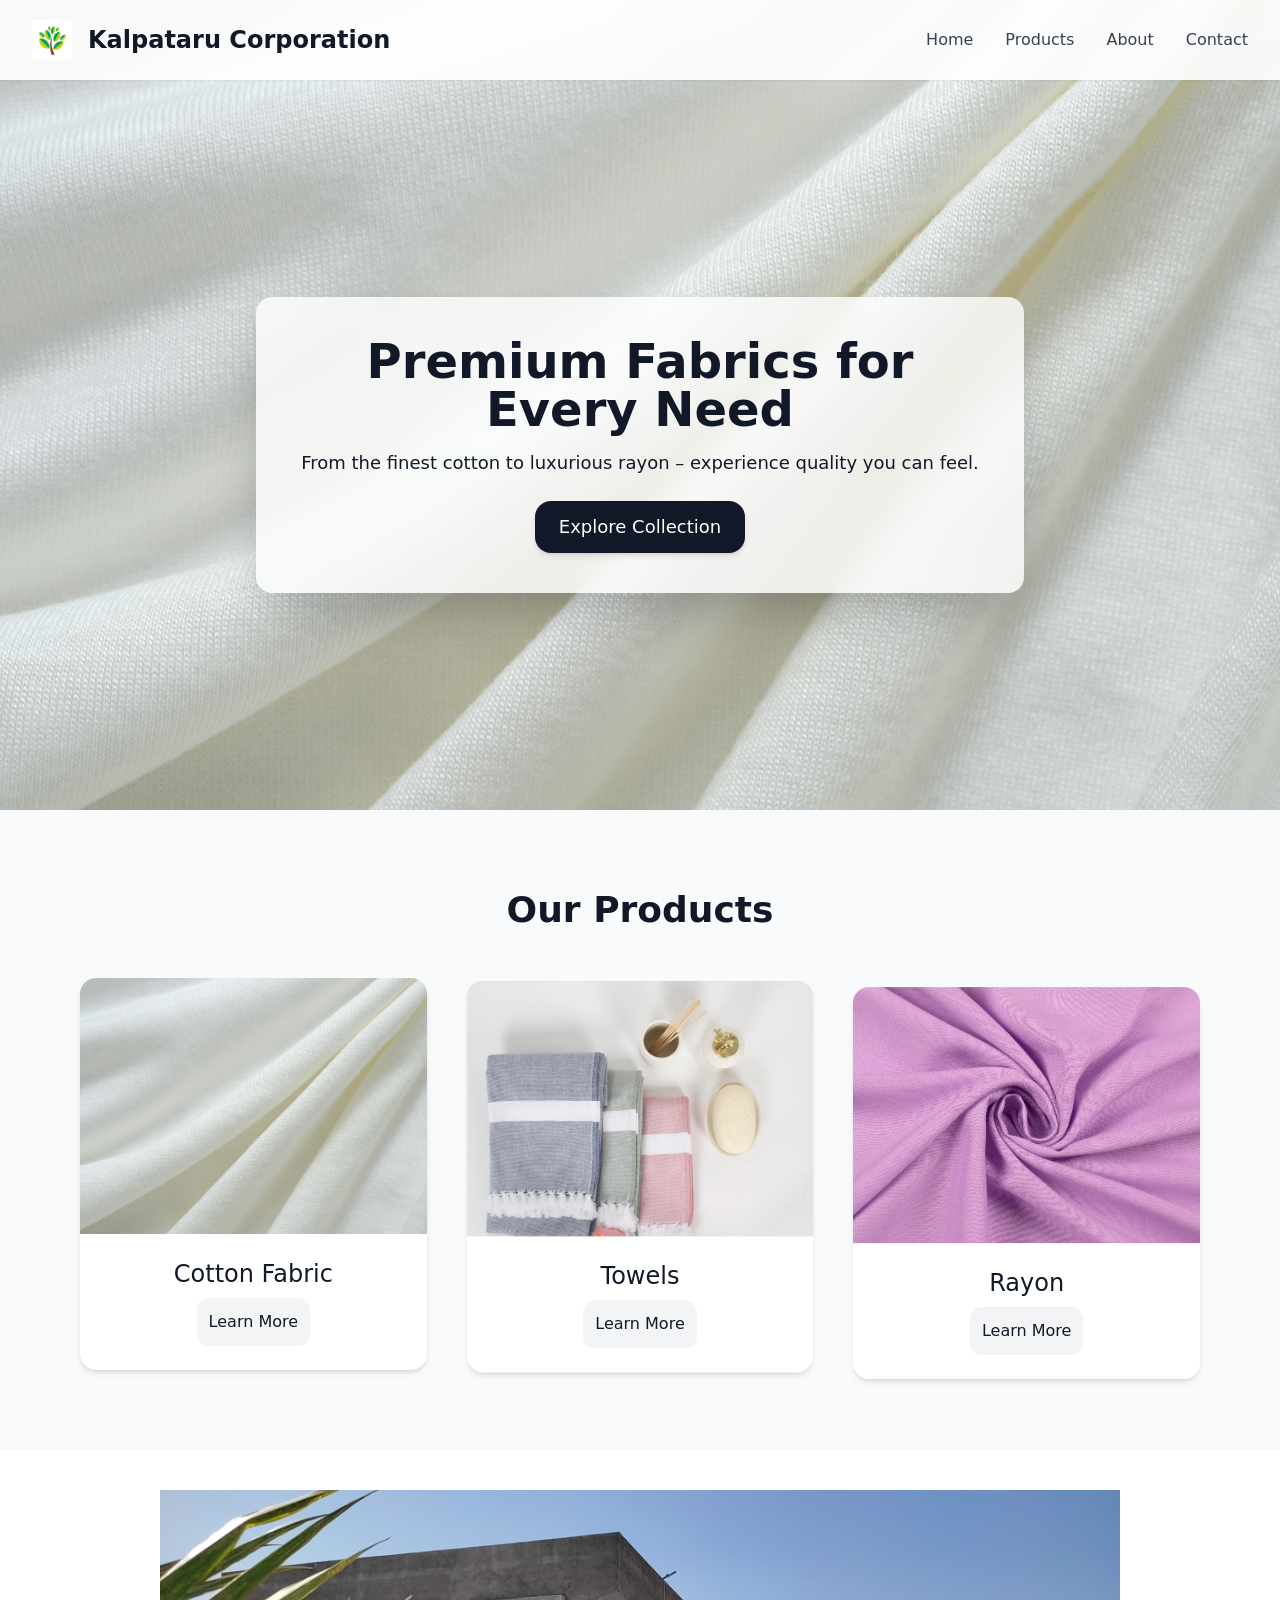
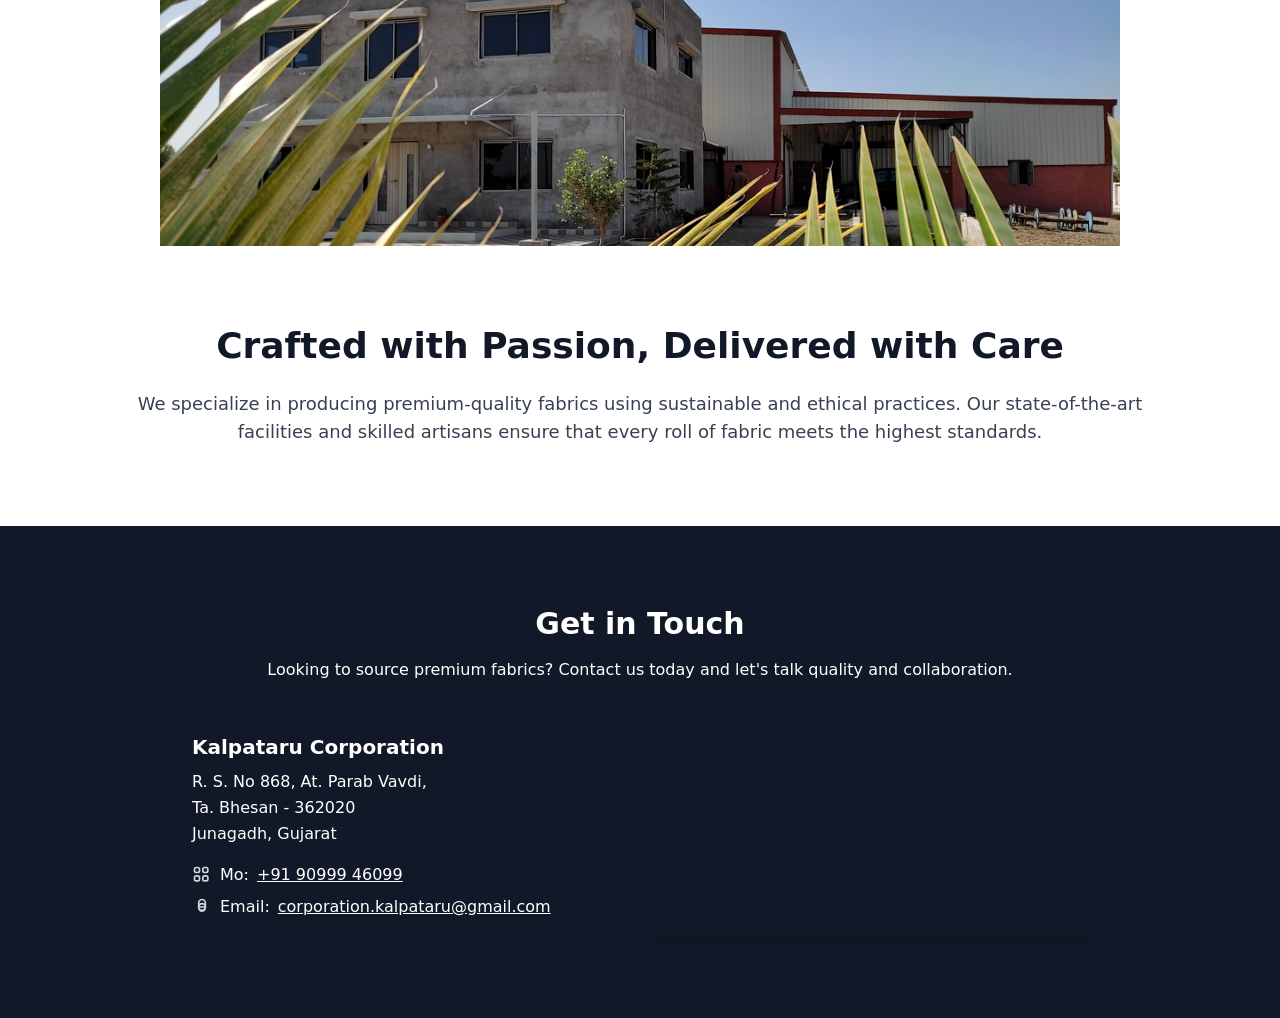
==== commit ae2f58e7: "changs for carousel and catalouge" ====
--- a/index.html
+++ b/index.html
@@ -1 +1 @@
-<!DOCTYPE html><html><head><meta charSet="utf-8"/><meta name="viewport" content="width=device-width"/><meta name="next-head-count" content="2"/><link rel="preload" href="/_next/static/css/3d166bbd6e7816bd.css" as="style"/><link rel="stylesheet" href="/_next/static/css/3d166bbd6e7816bd.css" data-n-g=""/><noscript data-n-css=""></noscript><script defer="" nomodule="" src="/_next/static/chunks/polyfills-c67a75d1b6f99dc8.js"></script><script src="/_next/static/chunks/webpack-8fa1640cc84ba8fe.js" defer=""></script><script src="/_next/static/chunks/framework-cda2f1305c3d9424.js" defer=""></script><script src="/_next/static/chunks/main-866abd4d95b18c12.js" defer=""></script><script src="/_next/static/chunks/pages/_app-5fbdfbcdfb555d2f.js" defer=""></script><script src="/_next/static/chunks/588-5aa7dafd2db712b8.js" defer=""></script><script src="/_next/static/chunks/pages/index-28fbcb7d1fa4d299.js" defer=""></script><script src="/_next/static/FjFM5_oL-hUt1Arc5kQK5/_buildManifest.js" defer=""></script><script src="/_next/static/FjFM5_oL-hUt1Arc5kQK5/_ssgManifest.js" defer=""></script></head><body><div id="__next"><div class="min-h-screen bg-white text-gray-900"><header class="fixed top-0 left-0 right-0 bg-white/90 backdrop-blur-md z-50 shadow-sm"><div class="max-w-7xl mx-auto px-4 sm:px-6 lg:px-8"><div class="flex items-center justify-between h-20"><div class="flex items-center"><div class="flex-shrink-0"><div class="flex items-center space-x-4"><img alt="Kalpataru Corporation" loading="lazy" width="40" height="40" decoding="async" data-nimg="1" class="object-contain" style="color:transparent" src="/kalpataru.png"/><span class="text-2xl font-bold text-gray-900">Kalpataru Corporation</span></div></div></div><nav class="hidden md:flex space-x-8"><a class="text-gray-700 hover:text-gray-900" href="/#home">Home</a><a class="text-gray-700 hover:text-gray-900" href="/#products">Products</a><a class="text-gray-700 hover:text-gray-900" href="/#about">About</a><a class="text-gray-700 hover:text-gray-900" href="/#contact">Contact</a></nav><button class="md:hidden ml-4 p-2 rounded focus:outline-none focus:ring-2 focus:ring-gray-400" aria-label="Open menu"><svg class="w-6 h-6" fill="none" stroke="currentColor" stroke-width="2" viewBox="0 0 24 24"><path stroke-linecap="round" stroke-linejoin="round" d="M4 6h16M4 12h16M4 18h16"></path></svg></button></div></div></header><section id="home" class="bg-[url(&#x27;/fabric-hero.jpg&#x27;)] bg-cover bg-center h-[90vh] flex items-center justify-center pt-20"><div class="bg-white/80 backdrop-blur-md p-10 rounded-2xl shadow-2xl text-center max-w-3xl"><h1 style="opacity:0;transform:translateY(-20px) translateZ(0)"><p class="text-5xl font-bold mb-4">Premium Fabrics for Every Need</p></h1><p class="text-lg mb-6">From the finest cotton to luxurious rayon – experience quality you can feel.</p><a href="/catalogue"><button class="bg-gray-900 shadow-md hover:shadow-lg text-white rounded-2xl text-lg px-6 py-3 transition-all">Explore Collection</button></a></div></section><section id="products" class="py-20 px-6 md:px-20 bg-gray-50"><h2 class="text-4xl font-semibold text-center mb-12">Our Products</h2><div class="grid grid-cols-1 md:grid-cols-3 gap-10"><div style="opacity:0;transform:translateY(20px) translateZ(0)"><div class="bg-white rounded-2xl overflow-hidden rounded-2xl shadow-md hover:shadow-xl transition-shadow"><img src="products/cotton.jpg" alt="Cotton Fabric" class="w-full h-64 object-cover"/><div class="p-4 p-6 text-center"><h3 class="text-2xl font-medium mb-2">Cotton Fabric</h3><a href="/catalogue"><button class="bg-gray-100 rounded-xl px-3 py-3 transition-all">Learn More</button></a></div></div></div><div style="opacity:0;transform:translateY(20px) translateZ(0)"><div class="bg-white rounded-2xl overflow-hidden rounded-2xl shadow-md hover:shadow-xl transition-shadow"><img src="products/towels.jpg" alt="Towels" class="w-full h-64 object-cover"/><div class="p-4 p-6 text-center"><h3 class="text-2xl font-medium mb-2">Towels</h3><a href="/catalogue"><button class="bg-gray-100 rounded-xl px-3 py-3 transition-all">Learn More</button></a></div></div></div><div style="opacity:0;transform:translateY(20px) translateZ(0)"><div class="bg-white rounded-2xl overflow-hidden rounded-2xl shadow-md hover:shadow-xl transition-shadow"><img src="products/rayon.jpg" alt="Rayon" class="w-full h-64 object-cover"/><div class="p-4 p-6 text-center"><h3 class="text-2xl font-medium mb-2">Rayon</h3><a href="/catalogue"><button class="bg-gray-100 rounded-xl px-3 py-3 transition-all">Learn More</button></a></div></div></div></div></section><section id="about" class="py-20 px-6 md:px-32 bg-white"><div class="max-w-5xl mx-auto text-center"><h2 class="text-4xl font-semibold mb-6">Crafted with Passion, Delivered with Care</h2><p class="text-lg text-gray-700">With decades of experience, we specialize in producing premium-quality fabrics using sustainable and ethical practices. Our state-of-the-art facilities and skilled artisans ensure that every roll of fabric meets the highest standards.</p></div></section><section id="contact" class="bg-gray-900 text-white py-20 px-6 md:px-20"><div class="max-w-4xl mx-auto"><div class="text-center mb-8"><h2 class="text-3xl font-semibold mb-4">Get in Touch</h2><p class="mb-6">Looking to source premium fabrics? Contact us today and let&#x27;s talk quality and collaboration.</p></div><div class="md:flex md:items-center md:justify-between md:text-left text-center gap-8"><div class="md:w-1/2"><p class="mb-2 text-xl font-bold">Kalpataru Corporation</p><address class="not-italic mb-4 text-base leading-relaxed">R. S. No 868, At. Parab Vavdi,<br/>Ta. Bhesan - 362020<br/>Junagadh, Gujarat</address><div class="flex items-center justify-center md:justify-start mb-2 gap-2"><svg xmlns="http://www.w3.org/2000/svg" class="h-5 w-5 inline-block text-gray-300" fill="none" viewBox="0 0 24 24" stroke="currentColor"><path stroke-linecap="round" stroke-linejoin="round" stroke-width="2" d="M3 5a2 2 0 012-2h2a2 2 0 012 2v2a2 2 0 01-2 2H5a2 2 0 01-2-2V5zm0 10a2 2 0 012-2h2a2 2 0 012 2v2a2 2 0 01-2 2H5a2 2 0 01-2-2v-2zm10-10a2 2 0 012-2h2a2 2 0 012 2v2a2 2 0 01-2 2h-2a2 2 0 01-2-2V5zm0 10a2 2 0 012-2h2a2 2 0 012 2v2a2 2 0 01-2 2h-2a2 2 0 01-2-2v-2z"></path></svg><span class="font-medium">Mo:</span><a href="tel:+919099946099" class="underline hover:text-gray-300">90999 46099</a></div><div class="flex items-center justify-center md:justify-start gap-2"><svg xmlns="http://www.w3.org/2000/svg" class="h-5 w-5 inline-block text-gray-300" fill="none" viewBox="0 0 24 24" stroke="currentColor"><path stroke-linecap="round" stroke-linejoin="round" stroke-width="2" d="M16 12H8m8 0a4 4 0 11-8 0 4 4 0 018 0zm0 0v1a4 4 0 01-8 0v-1m8 0V7a4 4 0 00-8 0v5"></path></svg><span class="font-medium">Email:</span><a href="mailto:corporation.kalpataru@gmail.com" class="underline hover:text-gray-300">corporation.kalpataru@gmail.com</a></div></div><div class="md:w-1/2 flex justify-center mt-8 md:mt-0"><iframe src="https://www.google.com/maps/embed?pb=!1m18!1m12!1m3!1d625.1399140667345!2d70.73735408311762!3d21.599686538019625!2m3!1f0!2f0!3f0!3m2!1i1024!2i768!4f13.1!3m3!1m2!1s0x39580dd5db9c2d65%3A0x477e5841f15fc197!2sKalpataru%20textile!5e0!3m2!1sen!2sin!4v1749370527038!5m2!1sen!2sin" class="w-full max-w-md h-56 rounded-xl shadow-lg" style="border:0" allowfullscreen="" loading="lazy" referrerPolicy="no-referrer-when-downgrade" title="Kalpataru Corporation Location"></iframe></div></div></div></section></div></div><script id="__NEXT_DATA__" type="application/json">{"props":{"pageProps":{}},"page":"/","query":{},"buildId":"FjFM5_oL-hUt1Arc5kQK5","nextExport":true,"autoExport":true,"isFallback":false,"scriptLoader":[]}</script></body></html>+<!DOCTYPE html><html><head><meta charSet="utf-8" data-next-head=""/><meta name="viewport" content="width=device-width" data-next-head=""/><link rel="preload" href="/_next/static/css/6e0103b408ea3b41.css" as="style"/><link rel="stylesheet" href="/_next/static/css/6e0103b408ea3b41.css" data-n-g=""/><noscript data-n-css=""></noscript><script defer="" nomodule="" src="/_next/static/chunks/polyfills-42372ed130431b0a.js"></script><script src="/_next/static/chunks/webpack-8cac0b4b405cede1.js" defer=""></script><script src="/_next/static/chunks/framework-5757d75364ce2279.js" defer=""></script><script src="/_next/static/chunks/main-67462881652fe82b.js" defer=""></script><script src="/_next/static/chunks/pages/_app-a3f35041f74c110a.js" defer=""></script><script src="/_next/static/chunks/367-fa591ecab6a14c47.js" defer=""></script><script src="/_next/static/chunks/933-56fc9358b25d46fd.js" defer=""></script><script src="/_next/static/chunks/pages/index-8ab9428043a40a1c.js" defer=""></script><script src="/_next/static/J_e1cecx_oA2TDzqFhFcM/_buildManifest.js" defer=""></script><script src="/_next/static/J_e1cecx_oA2TDzqFhFcM/_ssgManifest.js" defer=""></script></head><body><div id="__next"><div class="min-h-screen bg-white text-gray-900"><header class="fixed top-0 left-0 right-0 bg-white/90 backdrop-blur-md z-50 shadow-sm"><div class="max-w-7xl mx-auto px-4 sm:px-6 lg:px-8"><div class="flex items-center justify-between h-20"><div class="flex items-center"><div class="flex-shrink-0"><div class="flex items-center space-x-4"><img alt="Kalpataru Corporation" loading="lazy" width="40" height="40" decoding="async" data-nimg="1" class="object-contain" style="color:transparent" src="/kalpataru.png"/><span class="text-2xl font-bold text-gray-900">Kalpataru Corporation</span></div></div></div><nav class="hidden md:flex space-x-8"><a class="text-gray-700 hover:text-gray-900" href="/#home">Home</a><a class="text-gray-700 hover:text-gray-900" href="/#products">Products</a><a class="text-gray-700 hover:text-gray-900" href="/#about">About</a><a class="text-gray-700 hover:text-gray-900" href="/#contact">Contact</a></nav><button class="md:hidden ml-4 p-2 rounded focus:outline-none focus:ring-2 focus:ring-gray-400" aria-label="Open menu"><svg class="w-6 h-6" fill="none" stroke="currentColor" stroke-width="2" viewBox="0 0 24 24"><path stroke-linecap="round" stroke-linejoin="round" d="M4 6h16M4 12h16M4 18h16"></path></svg></button></div></div></header><section id="home" class="bg-[url(&#x27;/fabric-hero.jpg&#x27;)] bg-cover bg-center h-[90vh] flex items-center justify-center pt-20"><div class="bg-white/80 backdrop-blur-md p-10 rounded-2xl shadow-2xl text-center max-w-3xl"><h1 style="opacity:0;transform:translateY(-20px) translateZ(0)"><p class="text-5xl font-bold mb-4">Premium Fabrics for Every Need</p></h1><p class="text-lg mb-6">From the finest cotton to luxurious rayon – experience quality you can feel.</p><a href="/catalogue"><button class="bg-gray-900 shadow-md hover:shadow-lg text-white rounded-2xl text-lg px-6 py-3 transition-all">Explore Collection</button></a></div></section><section id="products" class="py-20 px-6 md:px-20 bg-gray-50"><h2 class="text-4xl font-semibold text-center mb-12">Our Products</h2><div class="grid grid-cols-1 md:grid-cols-3 gap-10"><div style="opacity:0;transform:translateY(20px) translateZ(0)"><div class="bg-white rounded-2xl overflow-hidden rounded-2xl shadow-md hover:shadow-xl transition-shadow"><img src="products/cotton.jpg" alt="Cotton Fabric" class="w-full h-64 object-cover"/><div class="p-4 p-6 text-center"><h3 class="text-2xl font-medium mb-2">Cotton Fabric</h3><a href="/catalogue"><button class="bg-gray-100 rounded-xl px-3 py-3 transition-all">Learn More</button></a></div></div></div><div style="opacity:0;transform:translateY(20px) translateZ(0)"><div class="bg-white rounded-2xl overflow-hidden rounded-2xl shadow-md hover:shadow-xl transition-shadow"><img src="products/towels.jpg" alt="Towels" class="w-full h-64 object-cover"/><div class="p-4 p-6 text-center"><h3 class="text-2xl font-medium mb-2">Towels</h3><a href="/catalogue"><button class="bg-gray-100 rounded-xl px-3 py-3 transition-all">Learn More</button></a></div></div></div><div style="opacity:0;transform:translateY(20px) translateZ(0)"><div class="bg-white rounded-2xl overflow-hidden rounded-2xl shadow-md hover:shadow-xl transition-shadow"><img src="products/rayon.jpg" alt="Rayon" class="w-full h-64 object-cover"/><div class="p-4 p-6 text-center"><h3 class="text-2xl font-medium mb-2">Rayon</h3><a href="/catalogue"><button class="bg-gray-100 rounded-xl px-3 py-3 transition-all">Learn More</button></a></div></div></div></div></section><section id="gallery" class="pt-10 pb-0 px-6 md:px-20 bg-white"><div class="px-6 md:px-20"><div class="overflow-hidden"><div class="flex"><div class="flex-[0_0_100%] min-w-0"><img alt="Carousel image 1" loading="lazy" width="1080" height="400" decoding="async" data-nimg="1" class="w-full h-full object-cover" style="color:transparent" src="/carousel/k1.png"/></div><div class="flex-[0_0_100%] min-w-0"><img alt="Carousel image 2" loading="lazy" width="1080" height="400" decoding="async" data-nimg="1" class="w-full h-full object-cover" style="color:transparent" src="/carousel/k2.png"/></div><div class="flex-[0_0_100%] min-w-0"><img alt="Carousel image 3" loading="lazy" width="1080" height="400" decoding="async" data-nimg="1" class="w-full h-full object-cover" style="color:transparent" src="/carousel/k3.png"/></div><div class="flex-[0_0_100%] min-w-0"><img alt="Carousel image 4" loading="lazy" width="1080" height="400" decoding="async" data-nimg="1" class="w-full h-full object-cover" style="color:transparent" src="/carousel/k5.png"/></div></div></div></div></section><section id="about" class="py-20 px-6 md:px-32 bg-white"><div class="max-w-5xl mx-auto text-center"><h2 class="text-4xl font-semibold mb-6">Crafted with Passion, Delivered with Care</h2><p class="text-lg text-gray-700">We specialize in producing premium-quality fabrics using sustainable and ethical practices. Our state-of-the-art facilities and skilled artisans ensure that every roll of fabric meets the highest standards.</p></div></section><section id="contact" class="bg-gray-900 text-white py-20 px-6 md:px-20"><div class="max-w-4xl mx-auto"><div class="text-center mb-8"><h2 class="text-3xl font-semibold mb-4">Get in Touch</h2><p class="mb-6">Looking to source premium fabrics? Contact us today and let&#x27;s talk quality and collaboration.</p></div><div class="md:flex md:items-center md:justify-between md:text-left text-center gap-8"><div class="md:w-1/2"><p class="mb-2 text-xl font-bold">Kalpataru Corporation</p><address class="not-italic mb-4 text-base leading-relaxed">R. S. No 868, At. Parab Vavdi,<br/>Ta. Bhesan - 362020<br/>Junagadh, Gujarat</address><div class="flex items-center justify-center md:justify-start mb-2 gap-2"><svg xmlns="http://www.w3.org/2000/svg" class="h-5 w-5 inline-block text-gray-300" fill="none" viewBox="0 0 24 24" stroke="currentColor"><path stroke-linecap="round" stroke-linejoin="round" stroke-width="2" d="M3 5a2 2 0 012-2h2a2 2 0 012 2v2a2 2 0 01-2 2H5a2 2 0 01-2-2V5zm0 10a2 2 0 012-2h2a2 2 0 012 2v2a2 2 0 01-2 2H5a2 2 0 01-2-2v-2zm10-10a2 2 0 012-2h2a2 2 0 012 2v2a2 2 0 01-2 2h-2a2 2 0 01-2-2V5zm0 10a2 2 0 012-2h2a2 2 0 012 2v2a2 2 0 01-2 2h-2a2 2 0 01-2-2v-2z"></path></svg><span class="font-medium">Mo:</span><a href="tel:+919099946099" class="underline hover:text-gray-300">+91 90999 46099</a></div><div class="flex items-center justify-center md:justify-start gap-2"><svg xmlns="http://www.w3.org/2000/svg" class="h-5 w-5 inline-block text-gray-300" fill="none" viewBox="0 0 24 24" stroke="currentColor"><path stroke-linecap="round" stroke-linejoin="round" stroke-width="2" d="M16 12H8m8 0a4 4 0 11-8 0 4 4 0 018 0zm0 0v1a4 4 0 01-8 0v-1m8 0V7a4 4 0 00-8 0v5"></path></svg><span class="font-medium">Email:</span><a href="mailto:corporation.kalpataru@gmail.com" class="underline hover:text-gray-300">corporation.kalpataru@gmail.com</a></div></div><div class="md:w-1/2 flex justify-center mt-8 md:mt-0"><iframe src="https://www.google.com/maps/embed?pb=!1m18!1m12!1m3!1d625.1399140667345!2d70.73735408311762!3d21.599686538019625!2m3!1f0!2f0!3f0!3m2!1i1024!2i768!4f13.1!3m3!1m2!1s0x39580dd5db9c2d65%3A0x477e5841f15fc197!2sKalpataru%20Corporation!5e0!3m2!1sen!2sin!4v1749370527038!5m2!1sen!2sin" class="w-full max-w-md h-56 rounded-xl shadow-lg" style="border:0" allowfullscreen="" loading="lazy" referrerPolicy="no-referrer-when-downgrade" title="Kalpataru Corporation Location"></iframe></div></div></div></section></div></div><script id="__NEXT_DATA__" type="application/json">{"props":{"pageProps":{}},"page":"/","query":{},"buildId":"J_e1cecx_oA2TDzqFhFcM","nextExport":true,"autoExport":true,"isFallback":false,"scriptLoader":[]}</script></body></html>
--- a/_next/static/css/6e0103b408ea3b41.css
+++ b/_next/static/css/6e0103b408ea3b41.css
@@ -0,0 +1,3 @@
+*,:after,:before{--tw-border-spacing-x:0;--tw-border-spacing-y:0;--tw-translate-x:0;--tw-translate-y:0;--tw-rotate:0;--tw-skew-x:0;--tw-skew-y:0;--tw-scale-x:1;--tw-scale-y:1;--tw-pan-x: ;--tw-pan-y: ;--tw-pinch-zoom: ;--tw-scroll-snap-strictness:proximity;--tw-gradient-from-position: ;--tw-gradient-via-position: ;--tw-gradient-to-position: ;--tw-ordinal: ;--tw-slashed-zero: ;--tw-numeric-figure: ;--tw-numeric-spacing: ;--tw-numeric-fraction: ;--tw-ring-inset: ;--tw-ring-offset-width:0px;--tw-ring-offset-color:#fff;--tw-ring-color:rgb(59 130 246/0.5);--tw-ring-offset-shadow:0 0 #0000;--tw-ring-shadow:0 0 #0000;--tw-shadow:0 0 #0000;--tw-shadow-colored:0 0 #0000;--tw-blur: ;--tw-brightness: ;--tw-contrast: ;--tw-grayscale: ;--tw-hue-rotate: ;--tw-invert: ;--tw-saturate: ;--tw-sepia: ;--tw-drop-shadow: ;--tw-backdrop-blur: ;--tw-backdrop-brightness: ;--tw-backdrop-contrast: ;--tw-backdrop-grayscale: ;--tw-backdrop-hue-rotate: ;--tw-backdrop-invert: ;--tw-backdrop-opacity: ;--tw-backdrop-saturate: ;--tw-backdrop-sepia: ;--tw-contain-size: ;--tw-contain-layout: ;--tw-contain-paint: ;--tw-contain-style: }::backdrop{--tw-border-spacing-x:0;--tw-border-spacing-y:0;--tw-translate-x:0;--tw-translate-y:0;--tw-rotate:0;--tw-skew-x:0;--tw-skew-y:0;--tw-scale-x:1;--tw-scale-y:1;--tw-pan-x: ;--tw-pan-y: ;--tw-pinch-zoom: ;--tw-scroll-snap-strictness:proximity;--tw-gradient-from-position: ;--tw-gradient-via-position: ;--tw-gradient-to-position: ;--tw-ordinal: ;--tw-slashed-zero: ;--tw-numeric-figure: ;--tw-numeric-spacing: ;--tw-numeric-fraction: ;--tw-ring-inset: ;--tw-ring-offset-width:0px;--tw-ring-offset-color:#fff;--tw-ring-color:rgb(59 130 246/0.5);--tw-ring-offset-shadow:0 0 #0000;--tw-ring-shadow:0 0 #0000;--tw-shadow:0 0 #0000;--tw-shadow-colored:0 0 #0000;--tw-blur: ;--tw-brightness: ;--tw-contrast: ;--tw-grayscale: ;--tw-hue-rotate: ;--tw-invert: ;--tw-saturate: ;--tw-sepia: ;--tw-drop-shadow: ;--tw-backdrop-blur: ;--tw-backdrop-brightness: ;--tw-backdrop-contrast: ;--tw-backdrop-grayscale: ;--tw-backdrop-hue-rotate: ;--tw-backdrop-invert: ;--tw-backdrop-opacity: ;--tw-backdrop-saturate: ;--tw-backdrop-sepia: ;--tw-contain-size: ;--tw-contain-layout: ;--tw-contain-paint: ;--tw-contain-style: }/*
+! tailwindcss v3.4.17 | MIT License | https://tailwindcss.com
+*/*,:after,:before{box-sizing:border-box;border:0 solid #e5e7eb}:after,:before{--tw-content:""}:host,html{line-height:1.5;-webkit-text-size-adjust:100%;-moz-tab-size:4;-o-tab-size:4;tab-size:4;font-family:ui-sans-serif,system-ui,sans-serif,Apple Color Emoji,Segoe UI Emoji,Segoe UI Symbol,Noto Color Emoji;font-feature-settings:normal;font-variation-settings:normal;-webkit-tap-highlight-color:transparent}body{margin:0;line-height:inherit}hr{height:0;color:inherit;border-top-width:1px}abbr:where([title]){-webkit-text-decoration:underline dotted;text-decoration:underline dotted}h1,h2,h3,h4,h5,h6{font-size:inherit;font-weight:inherit}a{color:inherit;text-decoration:inherit}b,strong{font-weight:bolder}code,kbd,pre,samp{font-family:ui-monospace,SFMono-Regular,Menlo,Monaco,Consolas,Liberation Mono,Courier New,monospace;font-feature-settings:normal;font-variation-settings:normal;font-size:1em}small{font-size:80%}sub,sup{font-size:75%;line-height:0;position:relative;vertical-align:baseline}sub{bottom:-.25em}sup{top:-.5em}table{text-indent:0;border-color:inherit;border-collapse:collapse}button,input,optgroup,select,textarea{font-family:inherit;font-feature-settings:inherit;font-variation-settings:inherit;font-size:100%;font-weight:inherit;line-height:inherit;letter-spacing:inherit;color:inherit;margin:0;padding:0}button,select{text-transform:none}button,input:where([type=button]),input:where([type=reset]),input:where([type=submit]){-webkit-appearance:button;background-color:transparent;background-image:none}:-moz-focusring{outline:auto}:-moz-ui-invalid{box-shadow:none}progress{vertical-align:baseline}::-webkit-inner-spin-button,::-webkit-outer-spin-button{height:auto}[type=search]{-webkit-appearance:textfield;outline-offset:-2px}::-webkit-search-decoration{-webkit-appearance:none}::-webkit-file-upload-button{-webkit-appearance:button;font:inherit}summary{display:list-item}blockquote,dd,dl,figure,h1,h2,h3,h4,h5,h6,hr,p,pre{margin:0}fieldset{margin:0}fieldset,legend{padding:0}menu,ol,ul{list-style:none;margin:0;padding:0}dialog{padding:0}textarea{resize:vertical}input::-moz-placeholder,textarea::-moz-placeholder{opacity:1;color:#9ca3af}input::placeholder,textarea::placeholder{opacity:1;color:#9ca3af}[role=button],button{cursor:pointer}:disabled{cursor:default}audio,canvas,embed,iframe,img,object,svg,video{display:block;vertical-align:middle}img,video{max-width:100%;height:auto}[hidden]:where(:not([hidden=until-found])){display:none}.fixed{position:fixed}.absolute{position:absolute}.left-0{left:0}.right-0{right:0}.top-0{top:0}.z-50{z-index:50}.mx-auto{margin-left:auto;margin-right:auto}.mb-12{margin-bottom:3rem}.mb-2{margin-bottom:.5rem}.mb-4{margin-bottom:1rem}.mb-6{margin-bottom:1.5rem}.mb-8{margin-bottom:2rem}.ml-4{margin-left:1rem}.mt-1{margin-top:.25rem}.mt-8{margin-top:2rem}.mt-auto{margin-top:auto}.block{display:block}.inline-block{display:inline-block}.flex{display:flex}.grid{display:grid}.hidden{display:none}.h-20{height:5rem}.h-48{height:12rem}.h-5{height:1.25rem}.h-56{height:14rem}.h-6{height:1.5rem}.h-64{height:16rem}.h-\[90vh\]{height:90vh}.h-full{height:100%}.min-h-screen{min-height:100vh}.w-5{width:1.25rem}.w-6{width:1.5rem}.w-full{width:100%}.min-w-0{min-width:0}.max-w-3xl{max-width:48rem}.max-w-4xl{max-width:56rem}.max-w-5xl{max-width:64rem}.max-w-7xl{max-width:80rem}.max-w-md{max-width:28rem}.flex-1{flex:1 1 0%}.flex-\[0_0_100\%\]{flex:0 0 100%}.flex-shrink-0{flex-shrink:0}.grid-cols-1{grid-template-columns:repeat(1,minmax(0,1fr))}.flex-col{flex-direction:column}.items-center{align-items:center}.justify-center{justify-content:center}.justify-between{justify-content:space-between}.gap-10{gap:2.5rem}.gap-2{gap:.5rem}.gap-6{gap:1.5rem}.gap-8{gap:2rem}.space-x-4>:not([hidden])~:not([hidden]){--tw-space-x-reverse:0;margin-right:calc(1rem * var(--tw-space-x-reverse));margin-left:calc(1rem * calc(1 - var(--tw-space-x-reverse)))}.space-x-8>:not([hidden])~:not([hidden]){--tw-space-x-reverse:0;margin-right:calc(2rem * var(--tw-space-x-reverse));margin-left:calc(2rem * calc(1 - var(--tw-space-x-reverse)))}.overflow-hidden{overflow:hidden}.rounded{border-radius:.25rem}.rounded-2xl{border-radius:1rem}.rounded-xl{border-radius:.75rem}.rounded-b-xl{border-bottom-right-radius:.75rem;border-bottom-left-radius:.75rem}.border{border-width:1px}.bg-gray-100{--tw-bg-opacity:1;background-color:rgb(243 244 246/var(--tw-bg-opacity,1))}.bg-gray-50{--tw-bg-opacity:1;background-color:rgb(249 250 251/var(--tw-bg-opacity,1))}.bg-gray-900{--tw-bg-opacity:1;background-color:rgb(17 24 39/var(--tw-bg-opacity,1))}.bg-white{--tw-bg-opacity:1;background-color:rgb(255 255 255/var(--tw-bg-opacity,1))}.bg-white\/80{background-color:rgb(255 255 255/.8)}.bg-white\/90{background-color:rgb(255 255 255/.9)}.bg-\[url\(\'\/fabric-hero\.jpg\'\)\]{background-image:url(/fabric-hero.jpg)}.bg-cover{background-size:cover}.bg-center{background-position:50%}.object-contain{-o-object-fit:contain;object-fit:contain}.object-cover{-o-object-fit:cover;object-fit:cover}.p-10{padding:2.5rem}.p-2{padding:.5rem}.p-4{padding:1rem}.p-6{padding:1.5rem}.px-2{padding-left:.5rem;padding-right:.5rem}.px-3{padding-left:.75rem;padding-right:.75rem}.px-4{padding-left:1rem;padding-right:1rem}.px-6{padding-left:1.5rem;padding-right:1.5rem}.py-2{padding-top:.5rem;padding-bottom:.5rem}.py-20{padding-top:5rem;padding-bottom:5rem}.py-3{padding-top:.75rem;padding-bottom:.75rem}.pb-0{padding-bottom:0}.pt-10{padding-top:2.5rem}.pt-20{padding-top:5rem}.pt-24{padding-top:6rem}.text-center{text-align:center}.text-2xl{font-size:1.5rem;line-height:2rem}.text-3xl{font-size:1.875rem;line-height:2.25rem}.text-4xl{font-size:2.25rem;line-height:2.5rem}.text-5xl{font-size:3rem;line-height:1}.text-base{font-size:1rem;line-height:1.5rem}.text-lg{font-size:1.125rem;line-height:1.75rem}.text-sm{font-size:.875rem;line-height:1.25rem}.text-xl{font-size:1.25rem;line-height:1.75rem}.font-bold{font-weight:700}.font-medium{font-weight:500}.font-semibold{font-weight:600}.not-italic{font-style:normal}.leading-relaxed{line-height:1.625}.text-gray-300{--tw-text-opacity:1;color:rgb(209 213 219/var(--tw-text-opacity,1))}.text-gray-700{--tw-text-opacity:1;color:rgb(55 65 81/var(--tw-text-opacity,1))}.text-gray-900{--tw-text-opacity:1;color:rgb(17 24 39/var(--tw-text-opacity,1))}.text-white{--tw-text-opacity:1;color:rgb(255 255 255/var(--tw-text-opacity,1))}.underline{text-decoration-line:underline}.shadow-2xl{--tw-shadow:0 25px 50px -12px rgb(0 0 0/0.25);--tw-shadow-colored:0 25px 50px -12px var(--tw-shadow-color)}.shadow-2xl,.shadow-lg{box-shadow:var(--tw-ring-offset-shadow,0 0 #0000),var(--tw-ring-shadow,0 0 #0000),var(--tw-shadow)}.shadow-lg{--tw-shadow:0 10px 15px -3px rgb(0 0 0/0.1),0 4px 6px -4px rgb(0 0 0/0.1);--tw-shadow-colored:0 10px 15px -3px var(--tw-shadow-color),0 4px 6px -4px var(--tw-shadow-color)}.shadow-md{--tw-shadow:0 4px 6px -1px rgb(0 0 0/0.1),0 2px 4px -2px rgb(0 0 0/0.1);--tw-shadow-colored:0 4px 6px -1px var(--tw-shadow-color),0 2px 4px -2px var(--tw-shadow-color)}.shadow-md,.shadow-sm{box-shadow:var(--tw-ring-offset-shadow,0 0 #0000),var(--tw-ring-shadow,0 0 #0000),var(--tw-shadow)}.shadow-sm{--tw-shadow:0 1px 2px 0 rgb(0 0 0/0.05);--tw-shadow-colored:0 1px 2px 0 var(--tw-shadow-color)}.backdrop-blur-md{--tw-backdrop-blur:blur(12px);-webkit-backdrop-filter:var(--tw-backdrop-blur) var(--tw-backdrop-brightness) var(--tw-backdrop-contrast) var(--tw-backdrop-grayscale) var(--tw-backdrop-hue-rotate) var(--tw-backdrop-invert) var(--tw-backdrop-opacity) var(--tw-backdrop-saturate) var(--tw-backdrop-sepia);backdrop-filter:var(--tw-backdrop-blur) var(--tw-backdrop-brightness) var(--tw-backdrop-contrast) var(--tw-backdrop-grayscale) var(--tw-backdrop-hue-rotate) var(--tw-backdrop-invert) var(--tw-backdrop-opacity) var(--tw-backdrop-saturate) var(--tw-backdrop-sepia)}.transition{transition-property:color,background-color,border-color,text-decoration-color,fill,stroke,opacity,box-shadow,transform,filter,-webkit-backdrop-filter;transition-property:color,background-color,border-color,text-decoration-color,fill,stroke,opacity,box-shadow,transform,filter,backdrop-filter;transition-property:color,background-color,border-color,text-decoration-color,fill,stroke,opacity,box-shadow,transform,filter,backdrop-filter,-webkit-backdrop-filter;transition-timing-function:cubic-bezier(.4,0,.2,1);transition-duration:.15s}.transition-all{transition-property:all;transition-timing-function:cubic-bezier(.4,0,.2,1);transition-duration:.15s}.transition-shadow{transition-property:box-shadow;transition-timing-function:cubic-bezier(.4,0,.2,1);transition-duration:.15s}html{scroll-behavior:smooth}.hover\:bg-gray-100:hover{--tw-bg-opacity:1;background-color:rgb(243 244 246/var(--tw-bg-opacity,1))}.hover\:text-gray-300:hover{--tw-text-opacity:1;color:rgb(209 213 219/var(--tw-text-opacity,1))}.hover\:text-gray-900:hover{--tw-text-opacity:1;color:rgb(17 24 39/var(--tw-text-opacity,1))}.hover\:shadow-lg:hover{--tw-shadow:0 10px 15px -3px rgb(0 0 0/0.1),0 4px 6px -4px rgb(0 0 0/0.1);--tw-shadow-colored:0 10px 15px -3px var(--tw-shadow-color),0 4px 6px -4px var(--tw-shadow-color)}.hover\:shadow-lg:hover,.hover\:shadow-xl:hover{box-shadow:var(--tw-ring-offset-shadow,0 0 #0000),var(--tw-ring-shadow,0 0 #0000),var(--tw-shadow)}.hover\:shadow-xl:hover{--tw-shadow:0 20px 25px -5px rgb(0 0 0/0.1),0 8px 10px -6px rgb(0 0 0/0.1);--tw-shadow-colored:0 20px 25px -5px var(--tw-shadow-color),0 8px 10px -6px var(--tw-shadow-color)}.focus\:outline-none:focus{outline:2px solid transparent;outline-offset:2px}.focus\:ring-2:focus{--tw-ring-offset-shadow:var(--tw-ring-inset) 0 0 0 var(--tw-ring-offset-width) var(--tw-ring-offset-color);--tw-ring-shadow:var(--tw-ring-inset) 0 0 0 calc(2px + var(--tw-ring-offset-width)) var(--tw-ring-color);box-shadow:var(--tw-ring-offset-shadow),var(--tw-ring-shadow),var(--tw-shadow,0 0 #0000)}.focus\:ring-gray-400:focus{--tw-ring-opacity:1;--tw-ring-color:rgb(156 163 175/var(--tw-ring-opacity,1))}@media (min-width:640px){.sm\:h-64{height:16rem}.sm\:p-6{padding:1.5rem}.sm\:px-4{padding-left:1rem;padding-right:1rem}.sm\:px-6{padding-left:1.5rem;padding-right:1.5rem}.sm\:text-2xl{font-size:1.5rem;line-height:2rem}.sm\:text-4xl{font-size:2.25rem;line-height:2.5rem}.sm\:text-base{font-size:1rem;line-height:1.5rem}}@media (min-width:768px){.md\:mt-0{margin-top:0}.md\:flex{display:flex}.md\:hidden{display:none}.md\:w-1\/2{width:50%}.md\:grid-cols-3{grid-template-columns:repeat(3,minmax(0,1fr))}.md\:items-center{align-items:center}.md\:justify-start{justify-content:flex-start}.md\:justify-between{justify-content:space-between}.md\:gap-10{gap:2.5rem}.md\:px-20{padding-left:5rem;padding-right:5rem}.md\:px-32{padding-left:8rem;padding-right:8rem}.md\:text-left{text-align:left}}@media (min-width:1024px){.lg\:px-8{padding-left:2rem;padding-right:2rem}}
--- a/_next/static/css/6e0103b408ea3b41.css
+++ b/_next/static/css/6e0103b408ea3b41.css
@@ -0,0 +1,3 @@
+*,:after,:before{--tw-border-spacing-x:0;--tw-border-spacing-y:0;--tw-translate-x:0;--tw-translate-y:0;--tw-rotate:0;--tw-skew-x:0;--tw-skew-y:0;--tw-scale-x:1;--tw-scale-y:1;--tw-pan-x: ;--tw-pan-y: ;--tw-pinch-zoom: ;--tw-scroll-snap-strictness:proximity;--tw-gradient-from-position: ;--tw-gradient-via-position: ;--tw-gradient-to-position: ;--tw-ordinal: ;--tw-slashed-zero: ;--tw-numeric-figure: ;--tw-numeric-spacing: ;--tw-numeric-fraction: ;--tw-ring-inset: ;--tw-ring-offset-width:0px;--tw-ring-offset-color:#fff;--tw-ring-color:rgb(59 130 246/0.5);--tw-ring-offset-shadow:0 0 #0000;--tw-ring-shadow:0 0 #0000;--tw-shadow:0 0 #0000;--tw-shadow-colored:0 0 #0000;--tw-blur: ;--tw-brightness: ;--tw-contrast: ;--tw-grayscale: ;--tw-hue-rotate: ;--tw-invert: ;--tw-saturate: ;--tw-sepia: ;--tw-drop-shadow: ;--tw-backdrop-blur: ;--tw-backdrop-brightness: ;--tw-backdrop-contrast: ;--tw-backdrop-grayscale: ;--tw-backdrop-hue-rotate: ;--tw-backdrop-invert: ;--tw-backdrop-opacity: ;--tw-backdrop-saturate: ;--tw-backdrop-sepia: ;--tw-contain-size: ;--tw-contain-layout: ;--tw-contain-paint: ;--tw-contain-style: }::backdrop{--tw-border-spacing-x:0;--tw-border-spacing-y:0;--tw-translate-x:0;--tw-translate-y:0;--tw-rotate:0;--tw-skew-x:0;--tw-skew-y:0;--tw-scale-x:1;--tw-scale-y:1;--tw-pan-x: ;--tw-pan-y: ;--tw-pinch-zoom: ;--tw-scroll-snap-strictness:proximity;--tw-gradient-from-position: ;--tw-gradient-via-position: ;--tw-gradient-to-position: ;--tw-ordinal: ;--tw-slashed-zero: ;--tw-numeric-figure: ;--tw-numeric-spacing: ;--tw-numeric-fraction: ;--tw-ring-inset: ;--tw-ring-offset-width:0px;--tw-ring-offset-color:#fff;--tw-ring-color:rgb(59 130 246/0.5);--tw-ring-offset-shadow:0 0 #0000;--tw-ring-shadow:0 0 #0000;--tw-shadow:0 0 #0000;--tw-shadow-colored:0 0 #0000;--tw-blur: ;--tw-brightness: ;--tw-contrast: ;--tw-grayscale: ;--tw-hue-rotate: ;--tw-invert: ;--tw-saturate: ;--tw-sepia: ;--tw-drop-shadow: ;--tw-backdrop-blur: ;--tw-backdrop-brightness: ;--tw-backdrop-contrast: ;--tw-backdrop-grayscale: ;--tw-backdrop-hue-rotate: ;--tw-backdrop-invert: ;--tw-backdrop-opacity: ;--tw-backdrop-saturate: ;--tw-backdrop-sepia: ;--tw-contain-size: ;--tw-contain-layout: ;--tw-contain-paint: ;--tw-contain-style: }/*
+! tailwindcss v3.4.17 | MIT License | https://tailwindcss.com
+*/*,:after,:before{box-sizing:border-box;border:0 solid #e5e7eb}:after,:before{--tw-content:""}:host,html{line-height:1.5;-webkit-text-size-adjust:100%;-moz-tab-size:4;-o-tab-size:4;tab-size:4;font-family:ui-sans-serif,system-ui,sans-serif,Apple Color Emoji,Segoe UI Emoji,Segoe UI Symbol,Noto Color Emoji;font-feature-settings:normal;font-variation-settings:normal;-webkit-tap-highlight-color:transparent}body{margin:0;line-height:inherit}hr{height:0;color:inherit;border-top-width:1px}abbr:where([title]){-webkit-text-decoration:underline dotted;text-decoration:underline dotted}h1,h2,h3,h4,h5,h6{font-size:inherit;font-weight:inherit}a{color:inherit;text-decoration:inherit}b,strong{font-weight:bolder}code,kbd,pre,samp{font-family:ui-monospace,SFMono-Regular,Menlo,Monaco,Consolas,Liberation Mono,Courier New,monospace;font-feature-settings:normal;font-variation-settings:normal;font-size:1em}small{font-size:80%}sub,sup{font-size:75%;line-height:0;position:relative;vertical-align:baseline}sub{bottom:-.25em}sup{top:-.5em}table{text-indent:0;border-color:inherit;border-collapse:collapse}button,input,optgroup,select,textarea{font-family:inherit;font-feature-settings:inherit;font-variation-settings:inherit;font-size:100%;font-weight:inherit;line-height:inherit;letter-spacing:inherit;color:inherit;margin:0;padding:0}button,select{text-transform:none}button,input:where([type=button]),input:where([type=reset]),input:where([type=submit]){-webkit-appearance:button;background-color:transparent;background-image:none}:-moz-focusring{outline:auto}:-moz-ui-invalid{box-shadow:none}progress{vertical-align:baseline}::-webkit-inner-spin-button,::-webkit-outer-spin-button{height:auto}[type=search]{-webkit-appearance:textfield;outline-offset:-2px}::-webkit-search-decoration{-webkit-appearance:none}::-webkit-file-upload-button{-webkit-appearance:button;font:inherit}summary{display:list-item}blockquote,dd,dl,figure,h1,h2,h3,h4,h5,h6,hr,p,pre{margin:0}fieldset{margin:0}fieldset,legend{padding:0}menu,ol,ul{list-style:none;margin:0;padding:0}dialog{padding:0}textarea{resize:vertical}input::-moz-placeholder,textarea::-moz-placeholder{opacity:1;color:#9ca3af}input::placeholder,textarea::placeholder{opacity:1;color:#9ca3af}[role=button],button{cursor:pointer}:disabled{cursor:default}audio,canvas,embed,iframe,img,object,svg,video{display:block;vertical-align:middle}img,video{max-width:100%;height:auto}[hidden]:where(:not([hidden=until-found])){display:none}.fixed{position:fixed}.absolute{position:absolute}.left-0{left:0}.right-0{right:0}.top-0{top:0}.z-50{z-index:50}.mx-auto{margin-left:auto;margin-right:auto}.mb-12{margin-bottom:3rem}.mb-2{margin-bottom:.5rem}.mb-4{margin-bottom:1rem}.mb-6{margin-bottom:1.5rem}.mb-8{margin-bottom:2rem}.ml-4{margin-left:1rem}.mt-1{margin-top:.25rem}.mt-8{margin-top:2rem}.mt-auto{margin-top:auto}.block{display:block}.inline-block{display:inline-block}.flex{display:flex}.grid{display:grid}.hidden{display:none}.h-20{height:5rem}.h-48{height:12rem}.h-5{height:1.25rem}.h-56{height:14rem}.h-6{height:1.5rem}.h-64{height:16rem}.h-\[90vh\]{height:90vh}.h-full{height:100%}.min-h-screen{min-height:100vh}.w-5{width:1.25rem}.w-6{width:1.5rem}.w-full{width:100%}.min-w-0{min-width:0}.max-w-3xl{max-width:48rem}.max-w-4xl{max-width:56rem}.max-w-5xl{max-width:64rem}.max-w-7xl{max-width:80rem}.max-w-md{max-width:28rem}.flex-1{flex:1 1 0%}.flex-\[0_0_100\%\]{flex:0 0 100%}.flex-shrink-0{flex-shrink:0}.grid-cols-1{grid-template-columns:repeat(1,minmax(0,1fr))}.flex-col{flex-direction:column}.items-center{align-items:center}.justify-center{justify-content:center}.justify-between{justify-content:space-between}.gap-10{gap:2.5rem}.gap-2{gap:.5rem}.gap-6{gap:1.5rem}.gap-8{gap:2rem}.space-x-4>:not([hidden])~:not([hidden]){--tw-space-x-reverse:0;margin-right:calc(1rem * var(--tw-space-x-reverse));margin-left:calc(1rem * calc(1 - var(--tw-space-x-reverse)))}.space-x-8>:not([hidden])~:not([hidden]){--tw-space-x-reverse:0;margin-right:calc(2rem * var(--tw-space-x-reverse));margin-left:calc(2rem * calc(1 - var(--tw-space-x-reverse)))}.overflow-hidden{overflow:hidden}.rounded{border-radius:.25rem}.rounded-2xl{border-radius:1rem}.rounded-xl{border-radius:.75rem}.rounded-b-xl{border-bottom-right-radius:.75rem;border-bottom-left-radius:.75rem}.border{border-width:1px}.bg-gray-100{--tw-bg-opacity:1;background-color:rgb(243 244 246/var(--tw-bg-opacity,1))}.bg-gray-50{--tw-bg-opacity:1;background-color:rgb(249 250 251/var(--tw-bg-opacity,1))}.bg-gray-900{--tw-bg-opacity:1;background-color:rgb(17 24 39/var(--tw-bg-opacity,1))}.bg-white{--tw-bg-opacity:1;background-color:rgb(255 255 255/var(--tw-bg-opacity,1))}.bg-white\/80{background-color:rgb(255 255 255/.8)}.bg-white\/90{background-color:rgb(255 255 255/.9)}.bg-\[url\(\'\/fabric-hero\.jpg\'\)\]{background-image:url(/fabric-hero.jpg)}.bg-cover{background-size:cover}.bg-center{background-position:50%}.object-contain{-o-object-fit:contain;object-fit:contain}.object-cover{-o-object-fit:cover;object-fit:cover}.p-10{padding:2.5rem}.p-2{padding:.5rem}.p-4{padding:1rem}.p-6{padding:1.5rem}.px-2{padding-left:.5rem;padding-right:.5rem}.px-3{padding-left:.75rem;padding-right:.75rem}.px-4{padding-left:1rem;padding-right:1rem}.px-6{padding-left:1.5rem;padding-right:1.5rem}.py-2{padding-top:.5rem;padding-bottom:.5rem}.py-20{padding-top:5rem;padding-bottom:5rem}.py-3{padding-top:.75rem;padding-bottom:.75rem}.pb-0{padding-bottom:0}.pt-10{padding-top:2.5rem}.pt-20{padding-top:5rem}.pt-24{padding-top:6rem}.text-center{text-align:center}.text-2xl{font-size:1.5rem;line-height:2rem}.text-3xl{font-size:1.875rem;line-height:2.25rem}.text-4xl{font-size:2.25rem;line-height:2.5rem}.text-5xl{font-size:3rem;line-height:1}.text-base{font-size:1rem;line-height:1.5rem}.text-lg{font-size:1.125rem;line-height:1.75rem}.text-sm{font-size:.875rem;line-height:1.25rem}.text-xl{font-size:1.25rem;line-height:1.75rem}.font-bold{font-weight:700}.font-medium{font-weight:500}.font-semibold{font-weight:600}.not-italic{font-style:normal}.leading-relaxed{line-height:1.625}.text-gray-300{--tw-text-opacity:1;color:rgb(209 213 219/var(--tw-text-opacity,1))}.text-gray-700{--tw-text-opacity:1;color:rgb(55 65 81/var(--tw-text-opacity,1))}.text-gray-900{--tw-text-opacity:1;color:rgb(17 24 39/var(--tw-text-opacity,1))}.text-white{--tw-text-opacity:1;color:rgb(255 255 255/var(--tw-text-opacity,1))}.underline{text-decoration-line:underline}.shadow-2xl{--tw-shadow:0 25px 50px -12px rgb(0 0 0/0.25);--tw-shadow-colored:0 25px 50px -12px var(--tw-shadow-color)}.shadow-2xl,.shadow-lg{box-shadow:var(--tw-ring-offset-shadow,0 0 #0000),var(--tw-ring-shadow,0 0 #0000),var(--tw-shadow)}.shadow-lg{--tw-shadow:0 10px 15px -3px rgb(0 0 0/0.1),0 4px 6px -4px rgb(0 0 0/0.1);--tw-shadow-colored:0 10px 15px -3px var(--tw-shadow-color),0 4px 6px -4px var(--tw-shadow-color)}.shadow-md{--tw-shadow:0 4px 6px -1px rgb(0 0 0/0.1),0 2px 4px -2px rgb(0 0 0/0.1);--tw-shadow-colored:0 4px 6px -1px var(--tw-shadow-color),0 2px 4px -2px var(--tw-shadow-color)}.shadow-md,.shadow-sm{box-shadow:var(--tw-ring-offset-shadow,0 0 #0000),var(--tw-ring-shadow,0 0 #0000),var(--tw-shadow)}.shadow-sm{--tw-shadow:0 1px 2px 0 rgb(0 0 0/0.05);--tw-shadow-colored:0 1px 2px 0 var(--tw-shadow-color)}.backdrop-blur-md{--tw-backdrop-blur:blur(12px);-webkit-backdrop-filter:var(--tw-backdrop-blur) var(--tw-backdrop-brightness) var(--tw-backdrop-contrast) var(--tw-backdrop-grayscale) var(--tw-backdrop-hue-rotate) var(--tw-backdrop-invert) var(--tw-backdrop-opacity) var(--tw-backdrop-saturate) var(--tw-backdrop-sepia);backdrop-filter:var(--tw-backdrop-blur) var(--tw-backdrop-brightness) var(--tw-backdrop-contrast) var(--tw-backdrop-grayscale) var(--tw-backdrop-hue-rotate) var(--tw-backdrop-invert) var(--tw-backdrop-opacity) var(--tw-backdrop-saturate) var(--tw-backdrop-sepia)}.transition{transition-property:color,background-color,border-color,text-decoration-color,fill,stroke,opacity,box-shadow,transform,filter,-webkit-backdrop-filter;transition-property:color,background-color,border-color,text-decoration-color,fill,stroke,opacity,box-shadow,transform,filter,backdrop-filter;transition-property:color,background-color,border-color,text-decoration-color,fill,stroke,opacity,box-shadow,transform,filter,backdrop-filter,-webkit-backdrop-filter;transition-timing-function:cubic-bezier(.4,0,.2,1);transition-duration:.15s}.transition-all{transition-property:all;transition-timing-function:cubic-bezier(.4,0,.2,1);transition-duration:.15s}.transition-shadow{transition-property:box-shadow;transition-timing-function:cubic-bezier(.4,0,.2,1);transition-duration:.15s}html{scroll-behavior:smooth}.hover\:bg-gray-100:hover{--tw-bg-opacity:1;background-color:rgb(243 244 246/var(--tw-bg-opacity,1))}.hover\:text-gray-300:hover{--tw-text-opacity:1;color:rgb(209 213 219/var(--tw-text-opacity,1))}.hover\:text-gray-900:hover{--tw-text-opacity:1;color:rgb(17 24 39/var(--tw-text-opacity,1))}.hover\:shadow-lg:hover{--tw-shadow:0 10px 15px -3px rgb(0 0 0/0.1),0 4px 6px -4px rgb(0 0 0/0.1);--tw-shadow-colored:0 10px 15px -3px var(--tw-shadow-color),0 4px 6px -4px var(--tw-shadow-color)}.hover\:shadow-lg:hover,.hover\:shadow-xl:hover{box-shadow:var(--tw-ring-offset-shadow,0 0 #0000),var(--tw-ring-shadow,0 0 #0000),var(--tw-shadow)}.hover\:shadow-xl:hover{--tw-shadow:0 20px 25px -5px rgb(0 0 0/0.1),0 8px 10px -6px rgb(0 0 0/0.1);--tw-shadow-colored:0 20px 25px -5px var(--tw-shadow-color),0 8px 10px -6px var(--tw-shadow-color)}.focus\:outline-none:focus{outline:2px solid transparent;outline-offset:2px}.focus\:ring-2:focus{--tw-ring-offset-shadow:var(--tw-ring-inset) 0 0 0 var(--tw-ring-offset-width) var(--tw-ring-offset-color);--tw-ring-shadow:var(--tw-ring-inset) 0 0 0 calc(2px + var(--tw-ring-offset-width)) var(--tw-ring-color);box-shadow:var(--tw-ring-offset-shadow),var(--tw-ring-shadow),var(--tw-shadow,0 0 #0000)}.focus\:ring-gray-400:focus{--tw-ring-opacity:1;--tw-ring-color:rgb(156 163 175/var(--tw-ring-opacity,1))}@media (min-width:640px){.sm\:h-64{height:16rem}.sm\:p-6{padding:1.5rem}.sm\:px-4{padding-left:1rem;padding-right:1rem}.sm\:px-6{padding-left:1.5rem;padding-right:1.5rem}.sm\:text-2xl{font-size:1.5rem;line-height:2rem}.sm\:text-4xl{font-size:2.25rem;line-height:2.5rem}.sm\:text-base{font-size:1rem;line-height:1.5rem}}@media (min-width:768px){.md\:mt-0{margin-top:0}.md\:flex{display:flex}.md\:hidden{display:none}.md\:w-1\/2{width:50%}.md\:grid-cols-3{grid-template-columns:repeat(3,minmax(0,1fr))}.md\:items-center{align-items:center}.md\:justify-start{justify-content:flex-start}.md\:justify-between{justify-content:space-between}.md\:gap-10{gap:2.5rem}.md\:px-20{padding-left:5rem;padding-right:5rem}.md\:px-32{padding-left:8rem;padding-right:8rem}.md\:text-left{text-align:left}}@media (min-width:1024px){.lg\:px-8{padding-left:2rem;padding-right:2rem}}
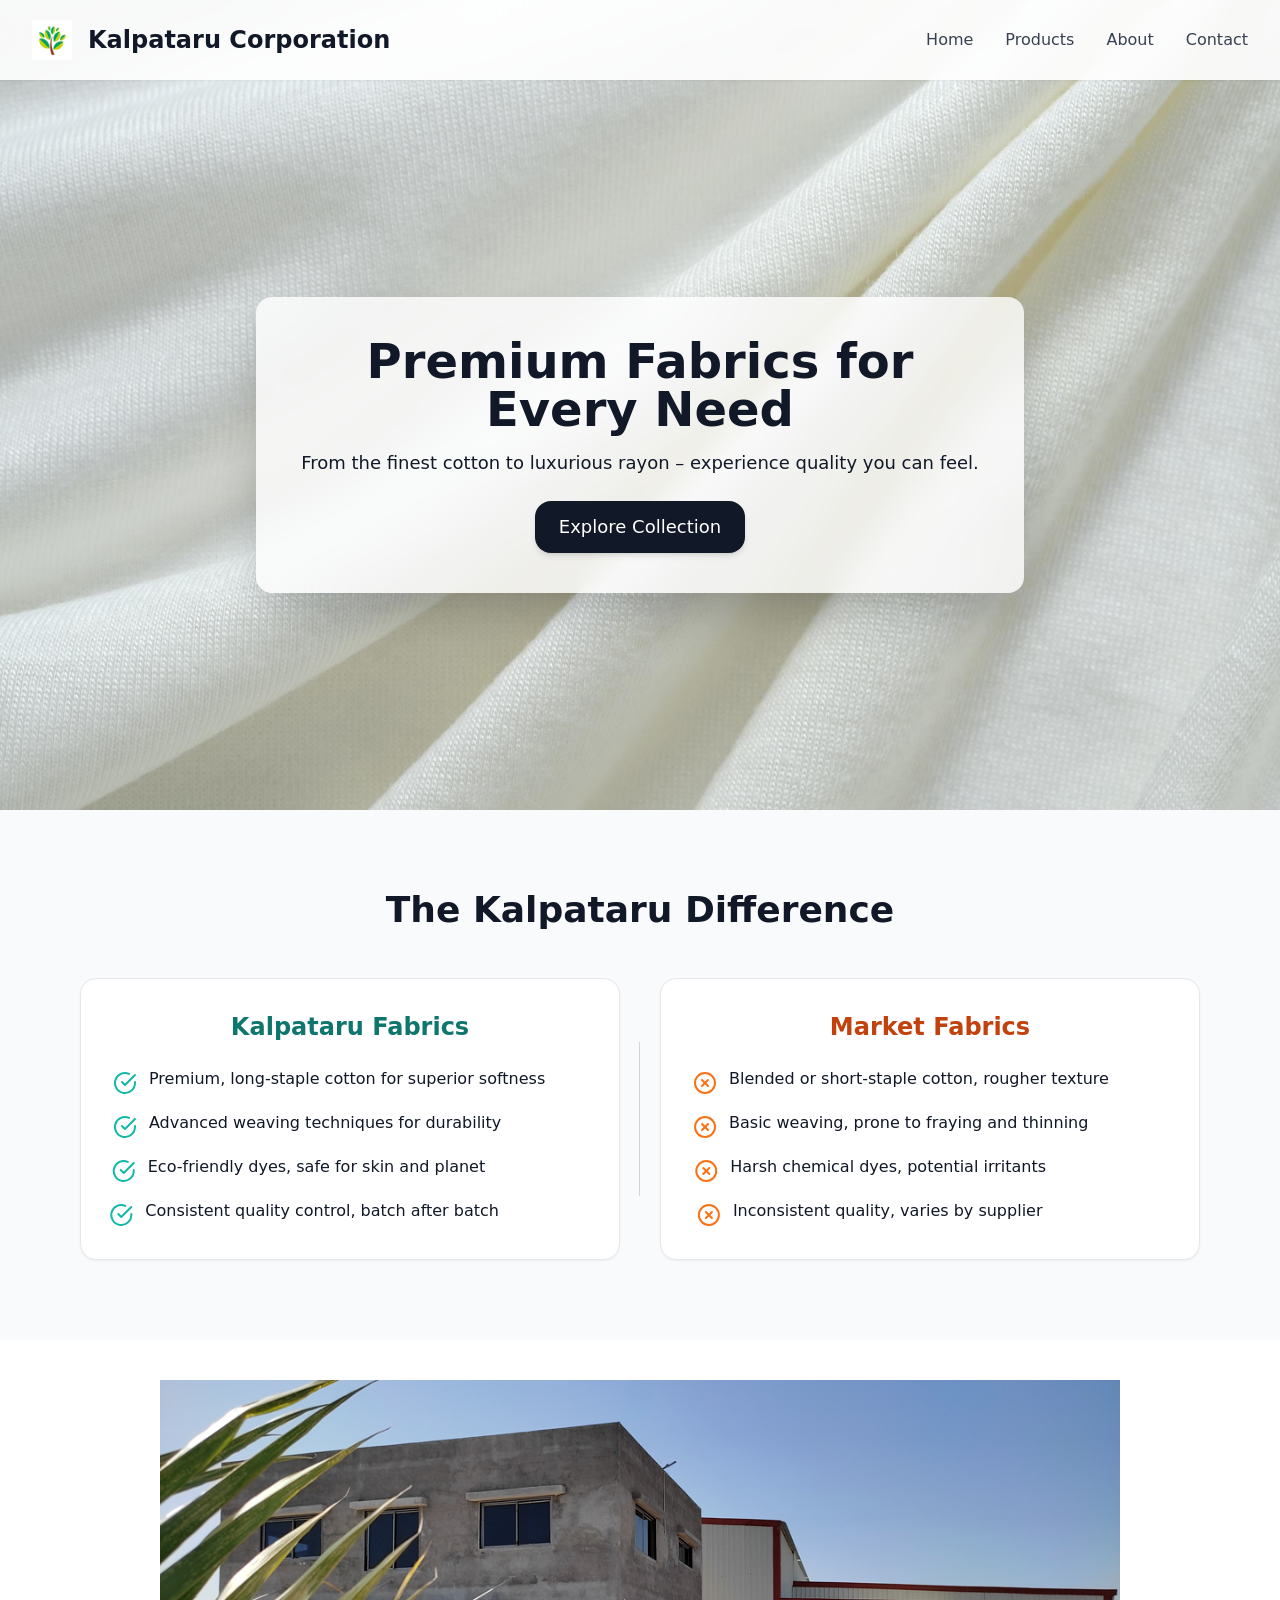
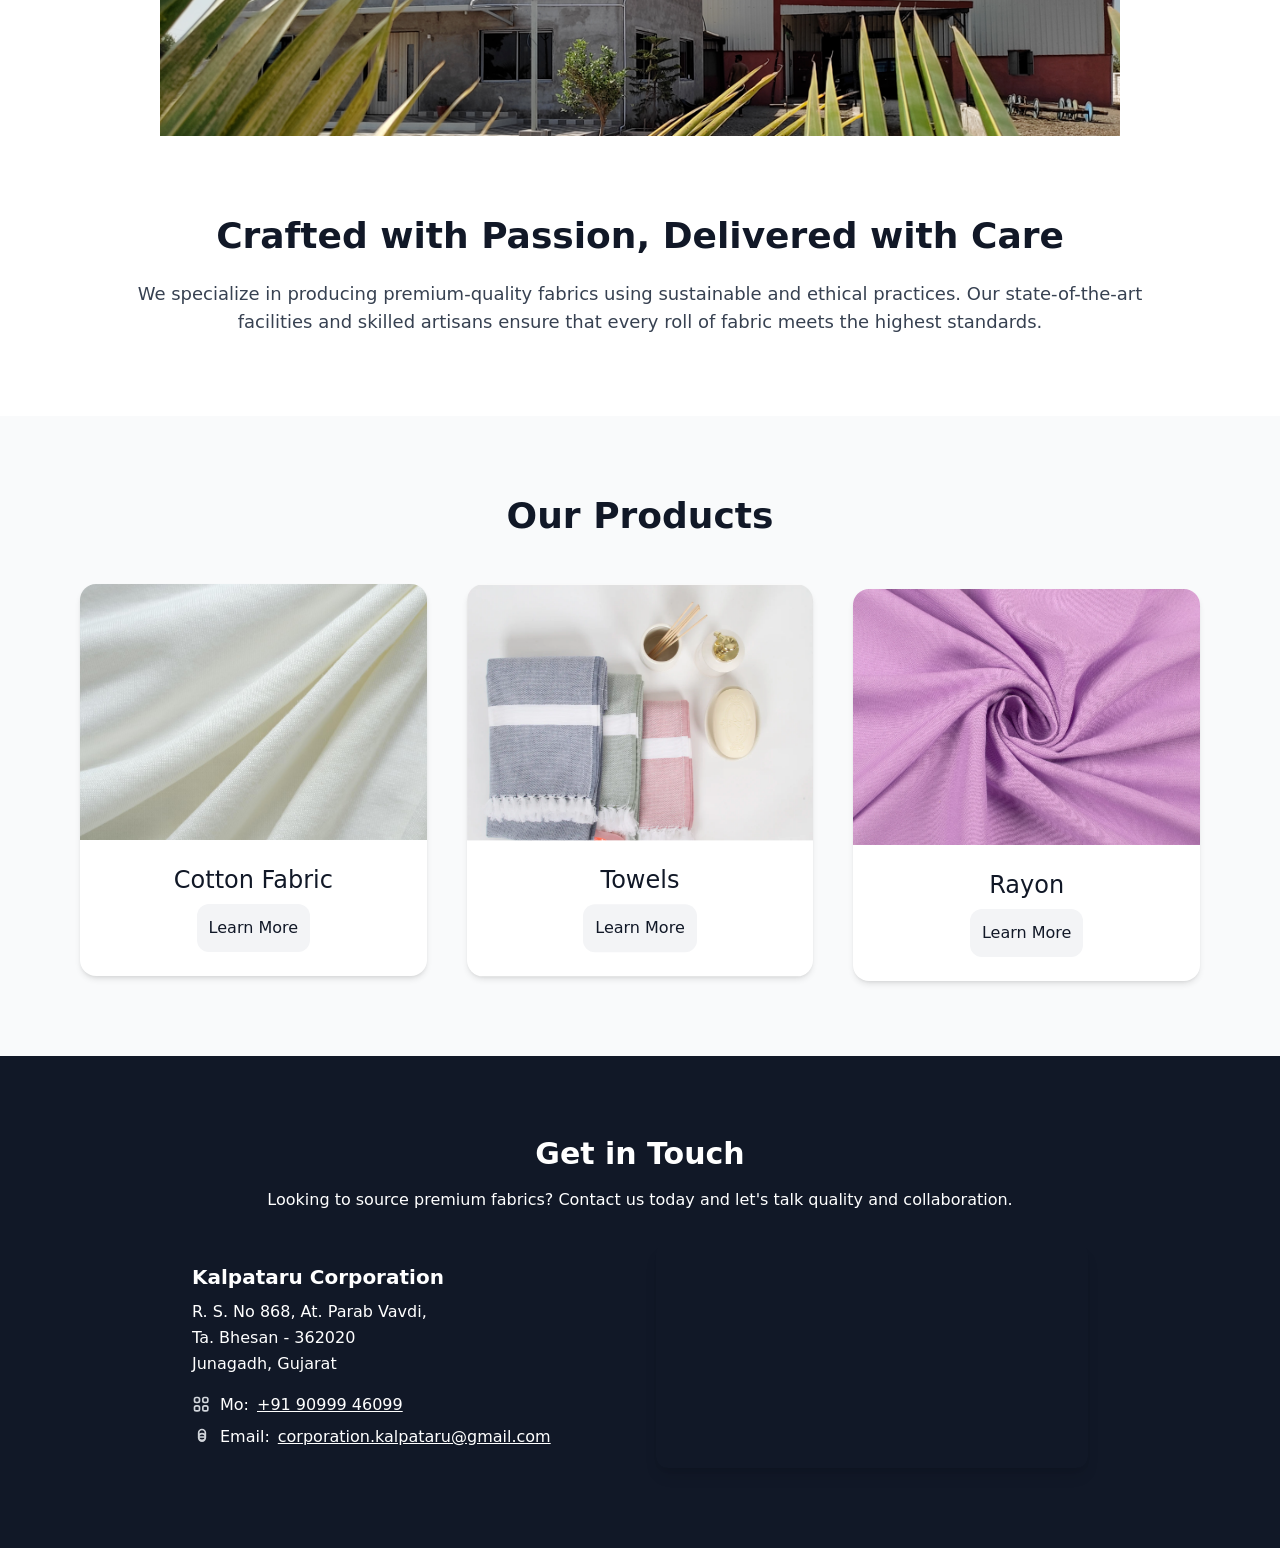
==== commit 4d928e5e: "added diff" ====
--- a/index.html
+++ b/index.html
@@ -1 +1 @@
-<!DOCTYPE html><html><head><meta charSet="utf-8" data-next-head=""/><meta name="viewport" content="width=device-width" data-next-head=""/><link rel="preload" href="/_next/static/css/6e0103b408ea3b41.css" as="style"/><link rel="stylesheet" href="/_next/static/css/6e0103b408ea3b41.css" data-n-g=""/><noscript data-n-css=""></noscript><script defer="" nomodule="" src="/_next/static/chunks/polyfills-42372ed130431b0a.js"></script><script src="/_next/static/chunks/webpack-8cac0b4b405cede1.js" defer=""></script><script src="/_next/static/chunks/framework-5757d75364ce2279.js" defer=""></script><script src="/_next/static/chunks/main-67462881652fe82b.js" defer=""></script><script src="/_next/static/chunks/pages/_app-a3f35041f74c110a.js" defer=""></script><script src="/_next/static/chunks/367-fa591ecab6a14c47.js" defer=""></script><script src="/_next/static/chunks/933-56fc9358b25d46fd.js" defer=""></script><script src="/_next/static/chunks/pages/index-8ab9428043a40a1c.js" defer=""></script><script src="/_next/static/J_e1cecx_oA2TDzqFhFcM/_buildManifest.js" defer=""></script><script src="/_next/static/J_e1cecx_oA2TDzqFhFcM/_ssgManifest.js" defer=""></script></head><body><div id="__next"><div class="min-h-screen bg-white text-gray-900"><header class="fixed top-0 left-0 right-0 bg-white/90 backdrop-blur-md z-50 shadow-sm"><div class="max-w-7xl mx-auto px-4 sm:px-6 lg:px-8"><div class="flex items-center justify-between h-20"><div class="flex items-center"><div class="flex-shrink-0"><div class="flex items-center space-x-4"><img alt="Kalpataru Corporation" loading="lazy" width="40" height="40" decoding="async" data-nimg="1" class="object-contain" style="color:transparent" src="/kalpataru.png"/><span class="text-2xl font-bold text-gray-900">Kalpataru Corporation</span></div></div></div><nav class="hidden md:flex space-x-8"><a class="text-gray-700 hover:text-gray-900" href="/#home">Home</a><a class="text-gray-700 hover:text-gray-900" href="/#products">Products</a><a class="text-gray-700 hover:text-gray-900" href="/#about">About</a><a class="text-gray-700 hover:text-gray-900" href="/#contact">Contact</a></nav><button class="md:hidden ml-4 p-2 rounded focus:outline-none focus:ring-2 focus:ring-gray-400" aria-label="Open menu"><svg class="w-6 h-6" fill="none" stroke="currentColor" stroke-width="2" viewBox="0 0 24 24"><path stroke-linecap="round" stroke-linejoin="round" d="M4 6h16M4 12h16M4 18h16"></path></svg></button></div></div></header><section id="home" class="bg-[url(&#x27;/fabric-hero.jpg&#x27;)] bg-cover bg-center h-[90vh] flex items-center justify-center pt-20"><div class="bg-white/80 backdrop-blur-md p-10 rounded-2xl shadow-2xl text-center max-w-3xl"><h1 style="opacity:0;transform:translateY(-20px) translateZ(0)"><p class="text-5xl font-bold mb-4">Premium Fabrics for Every Need</p></h1><p class="text-lg mb-6">From the finest cotton to luxurious rayon – experience quality you can feel.</p><a href="/catalogue"><button class="bg-gray-900 shadow-md hover:shadow-lg text-white rounded-2xl text-lg px-6 py-3 transition-all">Explore Collection</button></a></div></section><section id="products" class="py-20 px-6 md:px-20 bg-gray-50"><h2 class="text-4xl font-semibold text-center mb-12">Our Products</h2><div class="grid grid-cols-1 md:grid-cols-3 gap-10"><div style="opacity:0;transform:translateY(20px) translateZ(0)"><div class="bg-white rounded-2xl overflow-hidden rounded-2xl shadow-md hover:shadow-xl transition-shadow"><img src="products/cotton.jpg" alt="Cotton Fabric" class="w-full h-64 object-cover"/><div class="p-4 p-6 text-center"><h3 class="text-2xl font-medium mb-2">Cotton Fabric</h3><a href="/catalogue"><button class="bg-gray-100 rounded-xl px-3 py-3 transition-all">Learn More</button></a></div></div></div><div style="opacity:0;transform:translateY(20px) translateZ(0)"><div class="bg-white rounded-2xl overflow-hidden rounded-2xl shadow-md hover:shadow-xl transition-shadow"><img src="products/towels.jpg" alt="Towels" class="w-full h-64 object-cover"/><div class="p-4 p-6 text-center"><h3 class="text-2xl font-medium mb-2">Towels</h3><a href="/catalogue"><button class="bg-gray-100 rounded-xl px-3 py-3 transition-all">Learn More</button></a></div></div></div><div style="opacity:0;transform:translateY(20px) translateZ(0)"><div class="bg-white rounded-2xl overflow-hidden rounded-2xl shadow-md hover:shadow-xl transition-shadow"><img src="products/rayon.jpg" alt="Rayon" class="w-full h-64 object-cover"/><div class="p-4 p-6 text-center"><h3 class="text-2xl font-medium mb-2">Rayon</h3><a href="/catalogue"><button class="bg-gray-100 rounded-xl px-3 py-3 transition-all">Learn More</button></a></div></div></div></div></section><section id="gallery" class="pt-10 pb-0 px-6 md:px-20 bg-white"><div class="px-6 md:px-20"><div class="overflow-hidden"><div class="flex"><div class="flex-[0_0_100%] min-w-0"><img alt="Carousel image 1" loading="lazy" width="1080" height="400" decoding="async" data-nimg="1" class="w-full h-full object-cover" style="color:transparent" src="/carousel/k1.png"/></div><div class="flex-[0_0_100%] min-w-0"><img alt="Carousel image 2" loading="lazy" width="1080" height="400" decoding="async" data-nimg="1" class="w-full h-full object-cover" style="color:transparent" src="/carousel/k2.png"/></div><div class="flex-[0_0_100%] min-w-0"><img alt="Carousel image 3" loading="lazy" width="1080" height="400" decoding="async" data-nimg="1" class="w-full h-full object-cover" style="color:transparent" src="/carousel/k3.png"/></div><div class="flex-[0_0_100%] min-w-0"><img alt="Carousel image 4" loading="lazy" width="1080" height="400" decoding="async" data-nimg="1" class="w-full h-full object-cover" style="color:transparent" src="/carousel/k5.png"/></div></div></div></div></section><section id="about" class="py-20 px-6 md:px-32 bg-white"><div class="max-w-5xl mx-auto text-center"><h2 class="text-4xl font-semibold mb-6">Crafted with Passion, Delivered with Care</h2><p class="text-lg text-gray-700">We specialize in producing premium-quality fabrics using sustainable and ethical practices. Our state-of-the-art facilities and skilled artisans ensure that every roll of fabric meets the highest standards.</p></div></section><section id="contact" class="bg-gray-900 text-white py-20 px-6 md:px-20"><div class="max-w-4xl mx-auto"><div class="text-center mb-8"><h2 class="text-3xl font-semibold mb-4">Get in Touch</h2><p class="mb-6">Looking to source premium fabrics? Contact us today and let&#x27;s talk quality and collaboration.</p></div><div class="md:flex md:items-center md:justify-between md:text-left text-center gap-8"><div class="md:w-1/2"><p class="mb-2 text-xl font-bold">Kalpataru Corporation</p><address class="not-italic mb-4 text-base leading-relaxed">R. S. No 868, At. Parab Vavdi,<br/>Ta. Bhesan - 362020<br/>Junagadh, Gujarat</address><div class="flex items-center justify-center md:justify-start mb-2 gap-2"><svg xmlns="http://www.w3.org/2000/svg" class="h-5 w-5 inline-block text-gray-300" fill="none" viewBox="0 0 24 24" stroke="currentColor"><path stroke-linecap="round" stroke-linejoin="round" stroke-width="2" d="M3 5a2 2 0 012-2h2a2 2 0 012 2v2a2 2 0 01-2 2H5a2 2 0 01-2-2V5zm0 10a2 2 0 012-2h2a2 2 0 012 2v2a2 2 0 01-2 2H5a2 2 0 01-2-2v-2zm10-10a2 2 0 012-2h2a2 2 0 012 2v2a2 2 0 01-2 2h-2a2 2 0 01-2-2V5zm0 10a2 2 0 012-2h2a2 2 0 012 2v2a2 2 0 01-2 2h-2a2 2 0 01-2-2v-2z"></path></svg><span class="font-medium">Mo:</span><a href="tel:+919099946099" class="underline hover:text-gray-300">+91 90999 46099</a></div><div class="flex items-center justify-center md:justify-start gap-2"><svg xmlns="http://www.w3.org/2000/svg" class="h-5 w-5 inline-block text-gray-300" fill="none" viewBox="0 0 24 24" stroke="currentColor"><path stroke-linecap="round" stroke-linejoin="round" stroke-width="2" d="M16 12H8m8 0a4 4 0 11-8 0 4 4 0 018 0zm0 0v1a4 4 0 01-8 0v-1m8 0V7a4 4 0 00-8 0v5"></path></svg><span class="font-medium">Email:</span><a href="mailto:corporation.kalpataru@gmail.com" class="underline hover:text-gray-300">corporation.kalpataru@gmail.com</a></div></div><div class="md:w-1/2 flex justify-center mt-8 md:mt-0"><iframe src="https://www.google.com/maps/embed?pb=!1m18!1m12!1m3!1d625.1399140667345!2d70.73735408311762!3d21.599686538019625!2m3!1f0!2f0!3f0!3m2!1i1024!2i768!4f13.1!3m3!1m2!1s0x39580dd5db9c2d65%3A0x477e5841f15fc197!2sKalpataru%20Corporation!5e0!3m2!1sen!2sin!4v1749370527038!5m2!1sen!2sin" class="w-full max-w-md h-56 rounded-xl shadow-lg" style="border:0" allowfullscreen="" loading="lazy" referrerPolicy="no-referrer-when-downgrade" title="Kalpataru Corporation Location"></iframe></div></div></div></section></div></div><script id="__NEXT_DATA__" type="application/json">{"props":{"pageProps":{}},"page":"/","query":{},"buildId":"J_e1cecx_oA2TDzqFhFcM","nextExport":true,"autoExport":true,"isFallback":false,"scriptLoader":[]}</script></body></html>+<!DOCTYPE html><html><head><meta charSet="utf-8" data-next-head=""/><meta name="viewport" content="width=device-width" data-next-head=""/><link rel="preload" href="/_next/static/css/167e97c266c51fee.css" as="style"/><link rel="stylesheet" href="/_next/static/css/167e97c266c51fee.css" data-n-g=""/><noscript data-n-css=""></noscript><script defer="" nomodule="" src="/_next/static/chunks/polyfills-42372ed130431b0a.js"></script><script src="/_next/static/chunks/webpack-8cac0b4b405cede1.js" defer=""></script><script src="/_next/static/chunks/framework-5757d75364ce2279.js" defer=""></script><script src="/_next/static/chunks/main-67462881652fe82b.js" defer=""></script><script src="/_next/static/chunks/pages/_app-a3f35041f74c110a.js" defer=""></script><script src="/_next/static/chunks/367-fa591ecab6a14c47.js" defer=""></script><script src="/_next/static/chunks/901-a59c1b9ce37d2c31.js" defer=""></script><script src="/_next/static/chunks/pages/index-4094ae6f1206bb8a.js" defer=""></script><script src="/_next/static/moU9yHN3FJdApGU9sJcUy/_buildManifest.js" defer=""></script><script src="/_next/static/moU9yHN3FJdApGU9sJcUy/_ssgManifest.js" defer=""></script></head><body><div id="__next"><div class="min-h-screen bg-white text-gray-900"><header class="fixed top-0 left-0 right-0 bg-white/90 backdrop-blur-md z-50 shadow-sm"><div class="max-w-7xl mx-auto px-4 sm:px-6 lg:px-8"><div class="flex items-center justify-between h-20"><div class="flex items-center"><div class="flex-shrink-0"><div class="flex items-center space-x-4"><img alt="Kalpataru Corporation" loading="lazy" width="40" height="40" decoding="async" data-nimg="1" class="object-contain" style="color:transparent" src="/kalpataru.png"/><span class="text-2xl font-bold text-gray-900">Kalpataru Corporation</span></div></div></div><nav class="hidden md:flex space-x-8"><a class="text-gray-700 hover:text-gray-900" href="/#home">Home</a><a class="text-gray-700 hover:text-gray-900" href="/#products">Products</a><a class="text-gray-700 hover:text-gray-900" href="/#about">About</a><a class="text-gray-700 hover:text-gray-900" href="/#contact">Contact</a></nav><button class="md:hidden ml-4 p-2 rounded focus:outline-none focus:ring-2 focus:ring-gray-400" aria-label="Open menu"><svg class="w-6 h-6" fill="none" stroke="currentColor" stroke-width="2" viewBox="0 0 24 24"><path stroke-linecap="round" stroke-linejoin="round" d="M4 6h16M4 12h16M4 18h16"></path></svg></button></div></div></header><section id="home" class="bg-[url(&#x27;/fabric-hero.jpg&#x27;)] bg-cover bg-center h-[90vh] flex items-center justify-center pt-20"><div class="bg-white/80 backdrop-blur-md p-10 rounded-2xl shadow-2xl text-center max-w-3xl"><h1 style="opacity:0;transform:translateY(-20px) translateZ(0)"><p class="text-5xl font-bold mb-4">Premium Fabrics for Every Need</p></h1><p class="text-lg mb-6">From the finest cotton to luxurious rayon – experience quality you can feel.</p><a href="/catalogue"><button class="bg-gray-900 shadow-md hover:shadow-lg text-white rounded-2xl text-lg px-6 py-3 transition-all">Explore Collection</button></a></div></section><section class="py-20 px-6 md:px-20 bg-gray-50"><div class="max-w-6xl mx-auto"><div style="opacity:0;transform:translateY(20px) translateZ(0)"><h2 class="text-4xl font-semibold text-center mb-12">The Kalpataru Difference</h2></div><div class="grid md:grid-cols-2 gap-10 items-stretch relative"><div class="absolute left-1/2 -ml-px top-16 bottom-16 w-px bg-gray-300 hidden md:block"></div><div class="bg-white p-8 rounded-2xl shadow-sm border border-gray-200"><div class="text-center" style="opacity:0;transform:translateX(-20px) translateZ(0)"><h3 class="text-2xl font-bold mb-6 text-teal-700">Kalpataru Fabrics</h3></div><ul class="space-y-4"><li class="flex items-start" style="opacity:0;transform:translateX(-20px) translateZ(0)"><svg xmlns="http://www.w3.org/2000/svg" width="24" height="24" viewBox="0 0 24 24" fill="none" stroke="currentColor" stroke-width="2" stroke-linecap="round" stroke-linejoin="round" class="h-6 w-6 text-teal-500 mr-3 flex-shrink-0 mt-1"><path d="M22 11.08V12a10 10 0 1 1-5.93-9.14"></path><polyline points="22 4 12 14.01 9 11.01"></polyline></svg><span>Premium, long-staple cotton for superior softness</span></li><li class="flex items-start" style="opacity:0;transform:translateX(-20px) translateZ(0)"><svg xmlns="http://www.w3.org/2000/svg" width="24" height="24" viewBox="0 0 24 24" fill="none" stroke="currentColor" stroke-width="2" stroke-linecap="round" stroke-linejoin="round" class="h-6 w-6 text-teal-500 mr-3 flex-shrink-0 mt-1"><path d="M22 11.08V12a10 10 0 1 1-5.93-9.14"></path><polyline points="22 4 12 14.01 9 11.01"></polyline></svg><span>Advanced weaving techniques for durability</span></li><li class="flex items-start" style="opacity:0;transform:translateX(-20px) translateZ(0)"><svg xmlns="http://www.w3.org/2000/svg" width="24" height="24" viewBox="0 0 24 24" fill="none" stroke="currentColor" stroke-width="2" stroke-linecap="round" stroke-linejoin="round" class="h-6 w-6 text-teal-500 mr-3 flex-shrink-0 mt-1"><path d="M22 11.08V12a10 10 0 1 1-5.93-9.14"></path><polyline points="22 4 12 14.01 9 11.01"></polyline></svg><span>Eco-friendly dyes, safe for skin and planet</span></li><li class="flex items-start" style="opacity:0;transform:translateX(-20px) translateZ(0)"><svg xmlns="http://www.w3.org/2000/svg" width="24" height="24" viewBox="0 0 24 24" fill="none" stroke="currentColor" stroke-width="2" stroke-linecap="round" stroke-linejoin="round" class="h-6 w-6 text-teal-500 mr-3 flex-shrink-0 mt-1"><path d="M22 11.08V12a10 10 0 1 1-5.93-9.14"></path><polyline points="22 4 12 14.01 9 11.01"></polyline></svg><span>Consistent quality control, batch after batch</span></li></ul></div><div class="bg-white p-8 rounded-2xl shadow-sm border border-gray-200"><div class="text-center" style="opacity:0;transform:translateX(20px) translateZ(0)"><h3 class="text-2xl font-bold mb-6 text-orange-700">Market Fabrics</h3></div><ul class="space-y-4"><li class="flex items-start" style="opacity:0;transform:translateX(20px) translateZ(0)"><svg xmlns="http://www.w3.org/2000/svg" width="24" height="24" viewBox="0 0 24 24" fill="none" stroke="currentColor" stroke-width="2" stroke-linecap="round" stroke-linejoin="round" class="h-6 w-6 text-orange-500 mr-3 flex-shrink-0 mt-1"><circle cx="12" cy="12" r="10"></circle><path d="m15 9-6 6"></path><path d="m9 9 6 6"></path></svg><span>Blended or short-staple cotton, rougher texture</span></li><li class="flex items-start" style="opacity:0;transform:translateX(20px) translateZ(0)"><svg xmlns="http://www.w3.org/2000/svg" width="24" height="24" viewBox="0 0 24 24" fill="none" stroke="currentColor" stroke-width="2" stroke-linecap="round" stroke-linejoin="round" class="h-6 w-6 text-orange-500 mr-3 flex-shrink-0 mt-1"><circle cx="12" cy="12" r="10"></circle><path d="m15 9-6 6"></path><path d="m9 9 6 6"></path></svg><span>Basic weaving, prone to fraying and thinning</span></li><li class="flex items-start" style="opacity:0;transform:translateX(20px) translateZ(0)"><svg xmlns="http://www.w3.org/2000/svg" width="24" height="24" viewBox="0 0 24 24" fill="none" stroke="currentColor" stroke-width="2" stroke-linecap="round" stroke-linejoin="round" class="h-6 w-6 text-orange-500 mr-3 flex-shrink-0 mt-1"><circle cx="12" cy="12" r="10"></circle><path d="m15 9-6 6"></path><path d="m9 9 6 6"></path></svg><span>Harsh chemical dyes, potential irritants</span></li><li class="flex items-start" style="opacity:0;transform:translateX(20px) translateZ(0)"><svg xmlns="http://www.w3.org/2000/svg" width="24" height="24" viewBox="0 0 24 24" fill="none" stroke="currentColor" stroke-width="2" stroke-linecap="round" stroke-linejoin="round" class="h-6 w-6 text-orange-500 mr-3 flex-shrink-0 mt-1"><circle cx="12" cy="12" r="10"></circle><path d="m15 9-6 6"></path><path d="m9 9 6 6"></path></svg><span>Inconsistent quality, varies by supplier</span></li></ul></div></div></div></section><section id="gallery" class="pt-10 pb-0 px-6 md:px-20 bg-white"><div class="px-6 md:px-20"><div class="overflow-hidden"><div class="flex"><div class="flex-[0_0_100%] min-w-0"><img alt="Carousel image 1" loading="lazy" width="1080" height="400" decoding="async" data-nimg="1" class="w-full h-full object-cover" style="color:transparent" src="/carousel/k1.png"/></div><div class="flex-[0_0_100%] min-w-0"><img alt="Carousel image 2" loading="lazy" width="1080" height="400" decoding="async" data-nimg="1" class="w-full h-full object-cover" style="color:transparent" src="/carousel/k2.png"/></div><div class="flex-[0_0_100%] min-w-0"><img alt="Carousel image 3" loading="lazy" width="1080" height="400" decoding="async" data-nimg="1" class="w-full h-full object-cover" style="color:transparent" src="/carousel/k3.png"/></div><div class="flex-[0_0_100%] min-w-0"><img alt="Carousel image 4" loading="lazy" width="1080" height="400" decoding="async" data-nimg="1" class="w-full h-full object-cover" style="color:transparent" src="/carousel/k5.png"/></div></div></div></div></section><section id="about" class="py-20 px-6 md:px-32 bg-white"><div class="max-w-5xl mx-auto text-center"><h2 class="text-4xl font-semibold mb-6">Crafted with Passion, Delivered with Care</h2><p class="text-lg text-gray-700">We specialize in producing premium-quality fabrics using sustainable and ethical practices. Our state-of-the-art facilities and skilled artisans ensure that every roll of fabric meets the highest standards.</p></div></section><section id="products" class="py-20 px-6 md:px-20 bg-gray-50"><h2 class="text-4xl font-semibold text-center mb-12">Our Products</h2><div class="grid grid-cols-1 md:grid-cols-3 gap-10"><div style="opacity:0;transform:translateY(20px) translateZ(0)"><div class="bg-white rounded-2xl overflow-hidden rounded-2xl shadow-md hover:shadow-xl transition-shadow"><img src="products/cotton.jpg" alt="Cotton Fabric" class="w-full h-64 object-cover"/><div class="p-4 p-6 text-center"><h3 class="text-2xl font-medium mb-2">Cotton Fabric</h3><a href="/catalogue"><button class="bg-gray-100 rounded-xl px-3 py-3 transition-all">Learn More</button></a></div></div></div><div style="opacity:0;transform:translateY(20px) translateZ(0)"><div class="bg-white rounded-2xl overflow-hidden rounded-2xl shadow-md hover:shadow-xl transition-shadow"><img src="products/towels.jpg" alt="Towels" class="w-full h-64 object-cover"/><div class="p-4 p-6 text-center"><h3 class="text-2xl font-medium mb-2">Towels</h3><a href="/catalogue"><button class="bg-gray-100 rounded-xl px-3 py-3 transition-all">Learn More</button></a></div></div></div><div style="opacity:0;transform:translateY(20px) translateZ(0)"><div class="bg-white rounded-2xl overflow-hidden rounded-2xl shadow-md hover:shadow-xl transition-shadow"><img src="products/rayon.jpg" alt="Rayon" class="w-full h-64 object-cover"/><div class="p-4 p-6 text-center"><h3 class="text-2xl font-medium mb-2">Rayon</h3><a href="/catalogue"><button class="bg-gray-100 rounded-xl px-3 py-3 transition-all">Learn More</button></a></div></div></div></div></section><section id="contact" class="bg-gray-900 text-white py-20 px-6 md:px-20"><div class="max-w-4xl mx-auto"><div class="text-center mb-8"><h2 class="text-3xl font-semibold mb-4">Get in Touch</h2><p class="mb-6">Looking to source premium fabrics? Contact us today and let&#x27;s talk quality and collaboration.</p></div><div class="md:flex md:items-center md:justify-between md:text-left text-center gap-8"><div class="md:w-1/2"><p class="mb-2 text-xl font-bold">Kalpataru Corporation</p><address class="not-italic mb-4 text-base leading-relaxed">R. S. No 868, At. Parab Vavdi,<br/>Ta. Bhesan - 362020<br/>Junagadh, Gujarat</address><div class="flex items-center justify-center md:justify-start mb-2 gap-2"><svg xmlns="http://www.w3.org/2000/svg" class="h-5 w-5 inline-block text-gray-300" fill="none" viewBox="0 0 24 24" stroke="currentColor"><path stroke-linecap="round" stroke-linejoin="round" stroke-width="2" d="M3 5a2 2 0 012-2h2a2 2 0 012 2v2a2 2 0 01-2 2H5a2 2 0 01-2-2V5zm0 10a2 2 0 012-2h2a2 2 0 012 2v2a2 2 0 01-2 2H5a2 2 0 01-2-2v-2zm10-10a2 2 0 012-2h2a2 2 0 012 2v2a2 2 0 01-2 2h-2a2 2 0 01-2-2V5zm0 10a2 2 0 012-2h2a2 2 0 012 2v2a2 2 0 01-2 2h-2a2 2 0 01-2-2v-2z"></path></svg><span class="font-medium">Mo:</span><a href="tel:+919099946099" class="underline hover:text-gray-300">+91 90999 46099</a></div><div class="flex items-center justify-center md:justify-start gap-2"><svg xmlns="http://www.w3.org/2000/svg" class="h-5 w-5 inline-block text-gray-300" fill="none" viewBox="0 0 24 24" stroke="currentColor"><path stroke-linecap="round" stroke-linejoin="round" stroke-width="2" d="M16 12H8m8 0a4 4 0 11-8 0 4 4 0 018 0zm0 0v1a4 4 0 01-8 0v-1m8 0V7a4 4 0 00-8 0v5"></path></svg><span class="font-medium">Email:</span><a href="mailto:corporation.kalpataru@gmail.com" class="underline hover:text-gray-300">corporation.kalpataru@gmail.com</a></div></div><div class="md:w-1/2 flex justify-center mt-8 md:mt-0"><iframe src="https://www.google.com/maps/embed?pb=!1m18!1m12!1m3!1d625.1399140667345!2d70.73735408311762!3d21.599686538019625!2m3!1f0!2f0!3f0!3m2!1i1024!2i768!4f13.1!3m3!1m2!1s0x39580dd5db9c2d65%3A0x477e5841f15fc197!2sKalpataru%20Corporation!5e0!3m2!1sen!2sin!4v1749370527038!5m2!1sen!2sin" class="w-full max-w-md h-56 rounded-xl shadow-lg" style="border:0" allowfullscreen="" loading="lazy" referrerPolicy="no-referrer-when-downgrade" title="Kalpataru Corporation Location"></iframe></div></div></div></section></div></div><script id="__NEXT_DATA__" type="application/json">{"props":{"pageProps":{}},"page":"/","query":{},"buildId":"moU9yHN3FJdApGU9sJcUy","nextExport":true,"autoExport":true,"isFallback":false,"scriptLoader":[]}</script></body></html>
--- a/_next/static/css/167e97c266c51fee.css
+++ b/_next/static/css/167e97c266c51fee.css
@@ -0,0 +1,3 @@
+*,:after,:before{--tw-border-spacing-x:0;--tw-border-spacing-y:0;--tw-translate-x:0;--tw-translate-y:0;--tw-rotate:0;--tw-skew-x:0;--tw-skew-y:0;--tw-scale-x:1;--tw-scale-y:1;--tw-pan-x: ;--tw-pan-y: ;--tw-pinch-zoom: ;--tw-scroll-snap-strictness:proximity;--tw-gradient-from-position: ;--tw-gradient-via-position: ;--tw-gradient-to-position: ;--tw-ordinal: ;--tw-slashed-zero: ;--tw-numeric-figure: ;--tw-numeric-spacing: ;--tw-numeric-fraction: ;--tw-ring-inset: ;--tw-ring-offset-width:0px;--tw-ring-offset-color:#fff;--tw-ring-color:rgb(59 130 246/0.5);--tw-ring-offset-shadow:0 0 #0000;--tw-ring-shadow:0 0 #0000;--tw-shadow:0 0 #0000;--tw-shadow-colored:0 0 #0000;--tw-blur: ;--tw-brightness: ;--tw-contrast: ;--tw-grayscale: ;--tw-hue-rotate: ;--tw-invert: ;--tw-saturate: ;--tw-sepia: ;--tw-drop-shadow: ;--tw-backdrop-blur: ;--tw-backdrop-brightness: ;--tw-backdrop-contrast: ;--tw-backdrop-grayscale: ;--tw-backdrop-hue-rotate: ;--tw-backdrop-invert: ;--tw-backdrop-opacity: ;--tw-backdrop-saturate: ;--tw-backdrop-sepia: ;--tw-contain-size: ;--tw-contain-layout: ;--tw-contain-paint: ;--tw-contain-style: }::backdrop{--tw-border-spacing-x:0;--tw-border-spacing-y:0;--tw-translate-x:0;--tw-translate-y:0;--tw-rotate:0;--tw-skew-x:0;--tw-skew-y:0;--tw-scale-x:1;--tw-scale-y:1;--tw-pan-x: ;--tw-pan-y: ;--tw-pinch-zoom: ;--tw-scroll-snap-strictness:proximity;--tw-gradient-from-position: ;--tw-gradient-via-position: ;--tw-gradient-to-position: ;--tw-ordinal: ;--tw-slashed-zero: ;--tw-numeric-figure: ;--tw-numeric-spacing: ;--tw-numeric-fraction: ;--tw-ring-inset: ;--tw-ring-offset-width:0px;--tw-ring-offset-color:#fff;--tw-ring-color:rgb(59 130 246/0.5);--tw-ring-offset-shadow:0 0 #0000;--tw-ring-shadow:0 0 #0000;--tw-shadow:0 0 #0000;--tw-shadow-colored:0 0 #0000;--tw-blur: ;--tw-brightness: ;--tw-contrast: ;--tw-grayscale: ;--tw-hue-rotate: ;--tw-invert: ;--tw-saturate: ;--tw-sepia: ;--tw-drop-shadow: ;--tw-backdrop-blur: ;--tw-backdrop-brightness: ;--tw-backdrop-contrast: ;--tw-backdrop-grayscale: ;--tw-backdrop-hue-rotate: ;--tw-backdrop-invert: ;--tw-backdrop-opacity: ;--tw-backdrop-saturate: ;--tw-backdrop-sepia: ;--tw-contain-size: ;--tw-contain-layout: ;--tw-contain-paint: ;--tw-contain-style: }/*
+! tailwindcss v3.4.17 | MIT License | https://tailwindcss.com
+*/*,:after,:before{box-sizing:border-box;border:0 solid #e5e7eb}:after,:before{--tw-content:""}:host,html{line-height:1.5;-webkit-text-size-adjust:100%;-moz-tab-size:4;-o-tab-size:4;tab-size:4;font-family:ui-sans-serif,system-ui,sans-serif,Apple Color Emoji,Segoe UI Emoji,Segoe UI Symbol,Noto Color Emoji;font-feature-settings:normal;font-variation-settings:normal;-webkit-tap-highlight-color:transparent}body{margin:0;line-height:inherit}hr{height:0;color:inherit;border-top-width:1px}abbr:where([title]){-webkit-text-decoration:underline dotted;text-decoration:underline dotted}h1,h2,h3,h4,h5,h6{font-size:inherit;font-weight:inherit}a{color:inherit;text-decoration:inherit}b,strong{font-weight:bolder}code,kbd,pre,samp{font-family:ui-monospace,SFMono-Regular,Menlo,Monaco,Consolas,Liberation Mono,Courier New,monospace;font-feature-settings:normal;font-variation-settings:normal;font-size:1em}small{font-size:80%}sub,sup{font-size:75%;line-height:0;position:relative;vertical-align:baseline}sub{bottom:-.25em}sup{top:-.5em}table{text-indent:0;border-color:inherit;border-collapse:collapse}button,input,optgroup,select,textarea{font-family:inherit;font-feature-settings:inherit;font-variation-settings:inherit;font-size:100%;font-weight:inherit;line-height:inherit;letter-spacing:inherit;color:inherit;margin:0;padding:0}button,select{text-transform:none}button,input:where([type=button]),input:where([type=reset]),input:where([type=submit]){-webkit-appearance:button;background-color:transparent;background-image:none}:-moz-focusring{outline:auto}:-moz-ui-invalid{box-shadow:none}progress{vertical-align:baseline}::-webkit-inner-spin-button,::-webkit-outer-spin-button{height:auto}[type=search]{-webkit-appearance:textfield;outline-offset:-2px}::-webkit-search-decoration{-webkit-appearance:none}::-webkit-file-upload-button{-webkit-appearance:button;font:inherit}summary{display:list-item}blockquote,dd,dl,figure,h1,h2,h3,h4,h5,h6,hr,p,pre{margin:0}fieldset{margin:0}fieldset,legend{padding:0}menu,ol,ul{list-style:none;margin:0;padding:0}dialog{padding:0}textarea{resize:vertical}input::-moz-placeholder,textarea::-moz-placeholder{opacity:1;color:#9ca3af}input::placeholder,textarea::placeholder{opacity:1;color:#9ca3af}[role=button],button{cursor:pointer}:disabled{cursor:default}audio,canvas,embed,iframe,img,object,svg,video{display:block;vertical-align:middle}img,video{max-width:100%;height:auto}[hidden]:where(:not([hidden=until-found])){display:none}.fixed{position:fixed}.absolute{position:absolute}.relative{position:relative}.bottom-16{bottom:4rem}.left-0{left:0}.left-1\/2{left:50%}.right-0{right:0}.top-0{top:0}.top-16{top:4rem}.z-50{z-index:50}.mx-auto{margin-left:auto;margin-right:auto}.-ml-px{margin-left:-1px}.mb-12{margin-bottom:3rem}.mb-2{margin-bottom:.5rem}.mb-4{margin-bottom:1rem}.mb-6{margin-bottom:1.5rem}.mb-8{margin-bottom:2rem}.ml-4{margin-left:1rem}.mr-3{margin-right:.75rem}.mt-1{margin-top:.25rem}.mt-8{margin-top:2rem}.mt-auto{margin-top:auto}.block{display:block}.inline-block{display:inline-block}.flex{display:flex}.grid{display:grid}.hidden{display:none}.h-20{height:5rem}.h-48{height:12rem}.h-5{height:1.25rem}.h-56{height:14rem}.h-6{height:1.5rem}.h-64{height:16rem}.h-\[90vh\]{height:90vh}.h-full{height:100%}.min-h-screen{min-height:100vh}.w-5{width:1.25rem}.w-6{width:1.5rem}.w-full{width:100%}.w-px{width:1px}.min-w-0{min-width:0}.max-w-3xl{max-width:48rem}.max-w-4xl{max-width:56rem}.max-w-5xl{max-width:64rem}.max-w-6xl{max-width:72rem}.max-w-7xl{max-width:80rem}.max-w-md{max-width:28rem}.flex-1{flex:1 1 0%}.flex-\[0_0_100\%\]{flex:0 0 100%}.flex-shrink-0{flex-shrink:0}.grid-cols-1{grid-template-columns:repeat(1,minmax(0,1fr))}.flex-col{flex-direction:column}.items-start{align-items:flex-start}.items-center{align-items:center}.items-stretch{align-items:stretch}.justify-center{justify-content:center}.justify-between{justify-content:space-between}.gap-10{gap:2.5rem}.gap-2{gap:.5rem}.gap-6{gap:1.5rem}.gap-8{gap:2rem}.space-x-4>:not([hidden])~:not([hidden]){--tw-space-x-reverse:0;margin-right:calc(1rem * var(--tw-space-x-reverse));margin-left:calc(1rem * calc(1 - var(--tw-space-x-reverse)))}.space-x-8>:not([hidden])~:not([hidden]){--tw-space-x-reverse:0;margin-right:calc(2rem * var(--tw-space-x-reverse));margin-left:calc(2rem * calc(1 - var(--tw-space-x-reverse)))}.space-y-4>:not([hidden])~:not([hidden]){--tw-space-y-reverse:0;margin-top:calc(1rem * calc(1 - var(--tw-space-y-reverse)));margin-bottom:calc(1rem * var(--tw-space-y-reverse))}.overflow-hidden{overflow:hidden}.rounded{border-radius:.25rem}.rounded-2xl{border-radius:1rem}.rounded-xl{border-radius:.75rem}.rounded-b-xl{border-bottom-right-radius:.75rem;border-bottom-left-radius:.75rem}.border{border-width:1px}.border-gray-200{--tw-border-opacity:1;border-color:rgb(229 231 235/var(--tw-border-opacity,1))}.bg-gray-100{--tw-bg-opacity:1;background-color:rgb(243 244 246/var(--tw-bg-opacity,1))}.bg-gray-300{--tw-bg-opacity:1;background-color:rgb(209 213 219/var(--tw-bg-opacity,1))}.bg-gray-50{--tw-bg-opacity:1;background-color:rgb(249 250 251/var(--tw-bg-opacity,1))}.bg-gray-900{--tw-bg-opacity:1;background-color:rgb(17 24 39/var(--tw-bg-opacity,1))}.bg-white{--tw-bg-opacity:1;background-color:rgb(255 255 255/var(--tw-bg-opacity,1))}.bg-white\/80{background-color:rgb(255 255 255/.8)}.bg-white\/90{background-color:rgb(255 255 255/.9)}.bg-\[url\(\'\/fabric-hero\.jpg\'\)\]{background-image:url(/fabric-hero.jpg)}.bg-cover{background-size:cover}.bg-center{background-position:50%}.object-contain{-o-object-fit:contain;object-fit:contain}.object-cover{-o-object-fit:cover;object-fit:cover}.p-10{padding:2.5rem}.p-2{padding:.5rem}.p-4{padding:1rem}.p-6{padding:1.5rem}.p-8{padding:2rem}.px-2{padding-left:.5rem;padding-right:.5rem}.px-3{padding-left:.75rem;padding-right:.75rem}.px-4{padding-left:1rem;padding-right:1rem}.px-6{padding-left:1.5rem;padding-right:1.5rem}.py-2{padding-top:.5rem;padding-bottom:.5rem}.py-20{padding-top:5rem;padding-bottom:5rem}.py-3{padding-top:.75rem;padding-bottom:.75rem}.pb-0{padding-bottom:0}.pt-10{padding-top:2.5rem}.pt-20{padding-top:5rem}.pt-24{padding-top:6rem}.text-center{text-align:center}.text-2xl{font-size:1.5rem;line-height:2rem}.text-3xl{font-size:1.875rem;line-height:2.25rem}.text-4xl{font-size:2.25rem;line-height:2.5rem}.text-5xl{font-size:3rem;line-height:1}.text-base{font-size:1rem;line-height:1.5rem}.text-lg{font-size:1.125rem;line-height:1.75rem}.text-sm{font-size:.875rem;line-height:1.25rem}.text-xl{font-size:1.25rem;line-height:1.75rem}.font-bold{font-weight:700}.font-medium{font-weight:500}.font-semibold{font-weight:600}.not-italic{font-style:normal}.leading-relaxed{line-height:1.625}.text-gray-300{--tw-text-opacity:1;color:rgb(209 213 219/var(--tw-text-opacity,1))}.text-gray-700{--tw-text-opacity:1;color:rgb(55 65 81/var(--tw-text-opacity,1))}.text-gray-900{--tw-text-opacity:1;color:rgb(17 24 39/var(--tw-text-opacity,1))}.text-orange-500{--tw-text-opacity:1;color:rgb(249 115 22/var(--tw-text-opacity,1))}.text-orange-700{--tw-text-opacity:1;color:rgb(194 65 12/var(--tw-text-opacity,1))}.text-teal-500{--tw-text-opacity:1;color:rgb(20 184 166/var(--tw-text-opacity,1))}.text-teal-700{--tw-text-opacity:1;color:rgb(15 118 110/var(--tw-text-opacity,1))}.text-white{--tw-text-opacity:1;color:rgb(255 255 255/var(--tw-text-opacity,1))}.underline{text-decoration-line:underline}.shadow-2xl{--tw-shadow:0 25px 50px -12px rgb(0 0 0/0.25);--tw-shadow-colored:0 25px 50px -12px var(--tw-shadow-color)}.shadow-2xl,.shadow-lg{box-shadow:var(--tw-ring-offset-shadow,0 0 #0000),var(--tw-ring-shadow,0 0 #0000),var(--tw-shadow)}.shadow-lg{--tw-shadow:0 10px 15px -3px rgb(0 0 0/0.1),0 4px 6px -4px rgb(0 0 0/0.1);--tw-shadow-colored:0 10px 15px -3px var(--tw-shadow-color),0 4px 6px -4px var(--tw-shadow-color)}.shadow-md{--tw-shadow:0 4px 6px -1px rgb(0 0 0/0.1),0 2px 4px -2px rgb(0 0 0/0.1);--tw-shadow-colored:0 4px 6px -1px var(--tw-shadow-color),0 2px 4px -2px var(--tw-shadow-color)}.shadow-md,.shadow-sm{box-shadow:var(--tw-ring-offset-shadow,0 0 #0000),var(--tw-ring-shadow,0 0 #0000),var(--tw-shadow)}.shadow-sm{--tw-shadow:0 1px 2px 0 rgb(0 0 0/0.05);--tw-shadow-colored:0 1px 2px 0 var(--tw-shadow-color)}.backdrop-blur-md{--tw-backdrop-blur:blur(12px);-webkit-backdrop-filter:var(--tw-backdrop-blur) var(--tw-backdrop-brightness) var(--tw-backdrop-contrast) var(--tw-backdrop-grayscale) var(--tw-backdrop-hue-rotate) var(--tw-backdrop-invert) var(--tw-backdrop-opacity) var(--tw-backdrop-saturate) var(--tw-backdrop-sepia);backdrop-filter:var(--tw-backdrop-blur) var(--tw-backdrop-brightness) var(--tw-backdrop-contrast) var(--tw-backdrop-grayscale) var(--tw-backdrop-hue-rotate) var(--tw-backdrop-invert) var(--tw-backdrop-opacity) var(--tw-backdrop-saturate) var(--tw-backdrop-sepia)}.transition{transition-property:color,background-color,border-color,text-decoration-color,fill,stroke,opacity,box-shadow,transform,filter,-webkit-backdrop-filter;transition-property:color,background-color,border-color,text-decoration-color,fill,stroke,opacity,box-shadow,transform,filter,backdrop-filter;transition-property:color,background-color,border-color,text-decoration-color,fill,stroke,opacity,box-shadow,transform,filter,backdrop-filter,-webkit-backdrop-filter;transition-timing-function:cubic-bezier(.4,0,.2,1);transition-duration:.15s}.transition-all{transition-property:all;transition-timing-function:cubic-bezier(.4,0,.2,1);transition-duration:.15s}.transition-shadow{transition-property:box-shadow;transition-timing-function:cubic-bezier(.4,0,.2,1);transition-duration:.15s}html{scroll-behavior:smooth}.hover\:bg-gray-100:hover{--tw-bg-opacity:1;background-color:rgb(243 244 246/var(--tw-bg-opacity,1))}.hover\:text-gray-300:hover{--tw-text-opacity:1;color:rgb(209 213 219/var(--tw-text-opacity,1))}.hover\:text-gray-900:hover{--tw-text-opacity:1;color:rgb(17 24 39/var(--tw-text-opacity,1))}.hover\:shadow-lg:hover{--tw-shadow:0 10px 15px -3px rgb(0 0 0/0.1),0 4px 6px -4px rgb(0 0 0/0.1);--tw-shadow-colored:0 10px 15px -3px var(--tw-shadow-color),0 4px 6px -4px var(--tw-shadow-color)}.hover\:shadow-lg:hover,.hover\:shadow-xl:hover{box-shadow:var(--tw-ring-offset-shadow,0 0 #0000),var(--tw-ring-shadow,0 0 #0000),var(--tw-shadow)}.hover\:shadow-xl:hover{--tw-shadow:0 20px 25px -5px rgb(0 0 0/0.1),0 8px 10px -6px rgb(0 0 0/0.1);--tw-shadow-colored:0 20px 25px -5px var(--tw-shadow-color),0 8px 10px -6px var(--tw-shadow-color)}.focus\:outline-none:focus{outline:2px solid transparent;outline-offset:2px}.focus\:ring-2:focus{--tw-ring-offset-shadow:var(--tw-ring-inset) 0 0 0 var(--tw-ring-offset-width) var(--tw-ring-offset-color);--tw-ring-shadow:var(--tw-ring-inset) 0 0 0 calc(2px + var(--tw-ring-offset-width)) var(--tw-ring-color);box-shadow:var(--tw-ring-offset-shadow),var(--tw-ring-shadow),var(--tw-shadow,0 0 #0000)}.focus\:ring-gray-400:focus{--tw-ring-opacity:1;--tw-ring-color:rgb(156 163 175/var(--tw-ring-opacity,1))}@media (min-width:640px){.sm\:h-64{height:16rem}.sm\:p-6{padding:1.5rem}.sm\:px-4{padding-left:1rem;padding-right:1rem}.sm\:px-6{padding-left:1.5rem;padding-right:1.5rem}.sm\:text-2xl{font-size:1.5rem;line-height:2rem}.sm\:text-4xl{font-size:2.25rem;line-height:2.5rem}.sm\:text-base{font-size:1rem;line-height:1.5rem}}@media (min-width:768px){.md\:mt-0{margin-top:0}.md\:block{display:block}.md\:flex{display:flex}.md\:hidden{display:none}.md\:w-1\/2{width:50%}.md\:grid-cols-2{grid-template-columns:repeat(2,minmax(0,1fr))}.md\:grid-cols-3{grid-template-columns:repeat(3,minmax(0,1fr))}.md\:items-center{align-items:center}.md\:justify-start{justify-content:flex-start}.md\:justify-between{justify-content:space-between}.md\:gap-10{gap:2.5rem}.md\:px-20{padding-left:5rem;padding-right:5rem}.md\:px-32{padding-left:8rem;padding-right:8rem}.md\:text-left{text-align:left}}@media (min-width:1024px){.lg\:px-8{padding-left:2rem;padding-right:2rem}}
--- a/_next/static/css/167e97c266c51fee.css
+++ b/_next/static/css/167e97c266c51fee.css
@@ -0,0 +1,3 @@
+*,:after,:before{--tw-border-spacing-x:0;--tw-border-spacing-y:0;--tw-translate-x:0;--tw-translate-y:0;--tw-rotate:0;--tw-skew-x:0;--tw-skew-y:0;--tw-scale-x:1;--tw-scale-y:1;--tw-pan-x: ;--tw-pan-y: ;--tw-pinch-zoom: ;--tw-scroll-snap-strictness:proximity;--tw-gradient-from-position: ;--tw-gradient-via-position: ;--tw-gradient-to-position: ;--tw-ordinal: ;--tw-slashed-zero: ;--tw-numeric-figure: ;--tw-numeric-spacing: ;--tw-numeric-fraction: ;--tw-ring-inset: ;--tw-ring-offset-width:0px;--tw-ring-offset-color:#fff;--tw-ring-color:rgb(59 130 246/0.5);--tw-ring-offset-shadow:0 0 #0000;--tw-ring-shadow:0 0 #0000;--tw-shadow:0 0 #0000;--tw-shadow-colored:0 0 #0000;--tw-blur: ;--tw-brightness: ;--tw-contrast: ;--tw-grayscale: ;--tw-hue-rotate: ;--tw-invert: ;--tw-saturate: ;--tw-sepia: ;--tw-drop-shadow: ;--tw-backdrop-blur: ;--tw-backdrop-brightness: ;--tw-backdrop-contrast: ;--tw-backdrop-grayscale: ;--tw-backdrop-hue-rotate: ;--tw-backdrop-invert: ;--tw-backdrop-opacity: ;--tw-backdrop-saturate: ;--tw-backdrop-sepia: ;--tw-contain-size: ;--tw-contain-layout: ;--tw-contain-paint: ;--tw-contain-style: }::backdrop{--tw-border-spacing-x:0;--tw-border-spacing-y:0;--tw-translate-x:0;--tw-translate-y:0;--tw-rotate:0;--tw-skew-x:0;--tw-skew-y:0;--tw-scale-x:1;--tw-scale-y:1;--tw-pan-x: ;--tw-pan-y: ;--tw-pinch-zoom: ;--tw-scroll-snap-strictness:proximity;--tw-gradient-from-position: ;--tw-gradient-via-position: ;--tw-gradient-to-position: ;--tw-ordinal: ;--tw-slashed-zero: ;--tw-numeric-figure: ;--tw-numeric-spacing: ;--tw-numeric-fraction: ;--tw-ring-inset: ;--tw-ring-offset-width:0px;--tw-ring-offset-color:#fff;--tw-ring-color:rgb(59 130 246/0.5);--tw-ring-offset-shadow:0 0 #0000;--tw-ring-shadow:0 0 #0000;--tw-shadow:0 0 #0000;--tw-shadow-colored:0 0 #0000;--tw-blur: ;--tw-brightness: ;--tw-contrast: ;--tw-grayscale: ;--tw-hue-rotate: ;--tw-invert: ;--tw-saturate: ;--tw-sepia: ;--tw-drop-shadow: ;--tw-backdrop-blur: ;--tw-backdrop-brightness: ;--tw-backdrop-contrast: ;--tw-backdrop-grayscale: ;--tw-backdrop-hue-rotate: ;--tw-backdrop-invert: ;--tw-backdrop-opacity: ;--tw-backdrop-saturate: ;--tw-backdrop-sepia: ;--tw-contain-size: ;--tw-contain-layout: ;--tw-contain-paint: ;--tw-contain-style: }/*
+! tailwindcss v3.4.17 | MIT License | https://tailwindcss.com
+*/*,:after,:before{box-sizing:border-box;border:0 solid #e5e7eb}:after,:before{--tw-content:""}:host,html{line-height:1.5;-webkit-text-size-adjust:100%;-moz-tab-size:4;-o-tab-size:4;tab-size:4;font-family:ui-sans-serif,system-ui,sans-serif,Apple Color Emoji,Segoe UI Emoji,Segoe UI Symbol,Noto Color Emoji;font-feature-settings:normal;font-variation-settings:normal;-webkit-tap-highlight-color:transparent}body{margin:0;line-height:inherit}hr{height:0;color:inherit;border-top-width:1px}abbr:where([title]){-webkit-text-decoration:underline dotted;text-decoration:underline dotted}h1,h2,h3,h4,h5,h6{font-size:inherit;font-weight:inherit}a{color:inherit;text-decoration:inherit}b,strong{font-weight:bolder}code,kbd,pre,samp{font-family:ui-monospace,SFMono-Regular,Menlo,Monaco,Consolas,Liberation Mono,Courier New,monospace;font-feature-settings:normal;font-variation-settings:normal;font-size:1em}small{font-size:80%}sub,sup{font-size:75%;line-height:0;position:relative;vertical-align:baseline}sub{bottom:-.25em}sup{top:-.5em}table{text-indent:0;border-color:inherit;border-collapse:collapse}button,input,optgroup,select,textarea{font-family:inherit;font-feature-settings:inherit;font-variation-settings:inherit;font-size:100%;font-weight:inherit;line-height:inherit;letter-spacing:inherit;color:inherit;margin:0;padding:0}button,select{text-transform:none}button,input:where([type=button]),input:where([type=reset]),input:where([type=submit]){-webkit-appearance:button;background-color:transparent;background-image:none}:-moz-focusring{outline:auto}:-moz-ui-invalid{box-shadow:none}progress{vertical-align:baseline}::-webkit-inner-spin-button,::-webkit-outer-spin-button{height:auto}[type=search]{-webkit-appearance:textfield;outline-offset:-2px}::-webkit-search-decoration{-webkit-appearance:none}::-webkit-file-upload-button{-webkit-appearance:button;font:inherit}summary{display:list-item}blockquote,dd,dl,figure,h1,h2,h3,h4,h5,h6,hr,p,pre{margin:0}fieldset{margin:0}fieldset,legend{padding:0}menu,ol,ul{list-style:none;margin:0;padding:0}dialog{padding:0}textarea{resize:vertical}input::-moz-placeholder,textarea::-moz-placeholder{opacity:1;color:#9ca3af}input::placeholder,textarea::placeholder{opacity:1;color:#9ca3af}[role=button],button{cursor:pointer}:disabled{cursor:default}audio,canvas,embed,iframe,img,object,svg,video{display:block;vertical-align:middle}img,video{max-width:100%;height:auto}[hidden]:where(:not([hidden=until-found])){display:none}.fixed{position:fixed}.absolute{position:absolute}.relative{position:relative}.bottom-16{bottom:4rem}.left-0{left:0}.left-1\/2{left:50%}.right-0{right:0}.top-0{top:0}.top-16{top:4rem}.z-50{z-index:50}.mx-auto{margin-left:auto;margin-right:auto}.-ml-px{margin-left:-1px}.mb-12{margin-bottom:3rem}.mb-2{margin-bottom:.5rem}.mb-4{margin-bottom:1rem}.mb-6{margin-bottom:1.5rem}.mb-8{margin-bottom:2rem}.ml-4{margin-left:1rem}.mr-3{margin-right:.75rem}.mt-1{margin-top:.25rem}.mt-8{margin-top:2rem}.mt-auto{margin-top:auto}.block{display:block}.inline-block{display:inline-block}.flex{display:flex}.grid{display:grid}.hidden{display:none}.h-20{height:5rem}.h-48{height:12rem}.h-5{height:1.25rem}.h-56{height:14rem}.h-6{height:1.5rem}.h-64{height:16rem}.h-\[90vh\]{height:90vh}.h-full{height:100%}.min-h-screen{min-height:100vh}.w-5{width:1.25rem}.w-6{width:1.5rem}.w-full{width:100%}.w-px{width:1px}.min-w-0{min-width:0}.max-w-3xl{max-width:48rem}.max-w-4xl{max-width:56rem}.max-w-5xl{max-width:64rem}.max-w-6xl{max-width:72rem}.max-w-7xl{max-width:80rem}.max-w-md{max-width:28rem}.flex-1{flex:1 1 0%}.flex-\[0_0_100\%\]{flex:0 0 100%}.flex-shrink-0{flex-shrink:0}.grid-cols-1{grid-template-columns:repeat(1,minmax(0,1fr))}.flex-col{flex-direction:column}.items-start{align-items:flex-start}.items-center{align-items:center}.items-stretch{align-items:stretch}.justify-center{justify-content:center}.justify-between{justify-content:space-between}.gap-10{gap:2.5rem}.gap-2{gap:.5rem}.gap-6{gap:1.5rem}.gap-8{gap:2rem}.space-x-4>:not([hidden])~:not([hidden]){--tw-space-x-reverse:0;margin-right:calc(1rem * var(--tw-space-x-reverse));margin-left:calc(1rem * calc(1 - var(--tw-space-x-reverse)))}.space-x-8>:not([hidden])~:not([hidden]){--tw-space-x-reverse:0;margin-right:calc(2rem * var(--tw-space-x-reverse));margin-left:calc(2rem * calc(1 - var(--tw-space-x-reverse)))}.space-y-4>:not([hidden])~:not([hidden]){--tw-space-y-reverse:0;margin-top:calc(1rem * calc(1 - var(--tw-space-y-reverse)));margin-bottom:calc(1rem * var(--tw-space-y-reverse))}.overflow-hidden{overflow:hidden}.rounded{border-radius:.25rem}.rounded-2xl{border-radius:1rem}.rounded-xl{border-radius:.75rem}.rounded-b-xl{border-bottom-right-radius:.75rem;border-bottom-left-radius:.75rem}.border{border-width:1px}.border-gray-200{--tw-border-opacity:1;border-color:rgb(229 231 235/var(--tw-border-opacity,1))}.bg-gray-100{--tw-bg-opacity:1;background-color:rgb(243 244 246/var(--tw-bg-opacity,1))}.bg-gray-300{--tw-bg-opacity:1;background-color:rgb(209 213 219/var(--tw-bg-opacity,1))}.bg-gray-50{--tw-bg-opacity:1;background-color:rgb(249 250 251/var(--tw-bg-opacity,1))}.bg-gray-900{--tw-bg-opacity:1;background-color:rgb(17 24 39/var(--tw-bg-opacity,1))}.bg-white{--tw-bg-opacity:1;background-color:rgb(255 255 255/var(--tw-bg-opacity,1))}.bg-white\/80{background-color:rgb(255 255 255/.8)}.bg-white\/90{background-color:rgb(255 255 255/.9)}.bg-\[url\(\'\/fabric-hero\.jpg\'\)\]{background-image:url(/fabric-hero.jpg)}.bg-cover{background-size:cover}.bg-center{background-position:50%}.object-contain{-o-object-fit:contain;object-fit:contain}.object-cover{-o-object-fit:cover;object-fit:cover}.p-10{padding:2.5rem}.p-2{padding:.5rem}.p-4{padding:1rem}.p-6{padding:1.5rem}.p-8{padding:2rem}.px-2{padding-left:.5rem;padding-right:.5rem}.px-3{padding-left:.75rem;padding-right:.75rem}.px-4{padding-left:1rem;padding-right:1rem}.px-6{padding-left:1.5rem;padding-right:1.5rem}.py-2{padding-top:.5rem;padding-bottom:.5rem}.py-20{padding-top:5rem;padding-bottom:5rem}.py-3{padding-top:.75rem;padding-bottom:.75rem}.pb-0{padding-bottom:0}.pt-10{padding-top:2.5rem}.pt-20{padding-top:5rem}.pt-24{padding-top:6rem}.text-center{text-align:center}.text-2xl{font-size:1.5rem;line-height:2rem}.text-3xl{font-size:1.875rem;line-height:2.25rem}.text-4xl{font-size:2.25rem;line-height:2.5rem}.text-5xl{font-size:3rem;line-height:1}.text-base{font-size:1rem;line-height:1.5rem}.text-lg{font-size:1.125rem;line-height:1.75rem}.text-sm{font-size:.875rem;line-height:1.25rem}.text-xl{font-size:1.25rem;line-height:1.75rem}.font-bold{font-weight:700}.font-medium{font-weight:500}.font-semibold{font-weight:600}.not-italic{font-style:normal}.leading-relaxed{line-height:1.625}.text-gray-300{--tw-text-opacity:1;color:rgb(209 213 219/var(--tw-text-opacity,1))}.text-gray-700{--tw-text-opacity:1;color:rgb(55 65 81/var(--tw-text-opacity,1))}.text-gray-900{--tw-text-opacity:1;color:rgb(17 24 39/var(--tw-text-opacity,1))}.text-orange-500{--tw-text-opacity:1;color:rgb(249 115 22/var(--tw-text-opacity,1))}.text-orange-700{--tw-text-opacity:1;color:rgb(194 65 12/var(--tw-text-opacity,1))}.text-teal-500{--tw-text-opacity:1;color:rgb(20 184 166/var(--tw-text-opacity,1))}.text-teal-700{--tw-text-opacity:1;color:rgb(15 118 110/var(--tw-text-opacity,1))}.text-white{--tw-text-opacity:1;color:rgb(255 255 255/var(--tw-text-opacity,1))}.underline{text-decoration-line:underline}.shadow-2xl{--tw-shadow:0 25px 50px -12px rgb(0 0 0/0.25);--tw-shadow-colored:0 25px 50px -12px var(--tw-shadow-color)}.shadow-2xl,.shadow-lg{box-shadow:var(--tw-ring-offset-shadow,0 0 #0000),var(--tw-ring-shadow,0 0 #0000),var(--tw-shadow)}.shadow-lg{--tw-shadow:0 10px 15px -3px rgb(0 0 0/0.1),0 4px 6px -4px rgb(0 0 0/0.1);--tw-shadow-colored:0 10px 15px -3px var(--tw-shadow-color),0 4px 6px -4px var(--tw-shadow-color)}.shadow-md{--tw-shadow:0 4px 6px -1px rgb(0 0 0/0.1),0 2px 4px -2px rgb(0 0 0/0.1);--tw-shadow-colored:0 4px 6px -1px var(--tw-shadow-color),0 2px 4px -2px var(--tw-shadow-color)}.shadow-md,.shadow-sm{box-shadow:var(--tw-ring-offset-shadow,0 0 #0000),var(--tw-ring-shadow,0 0 #0000),var(--tw-shadow)}.shadow-sm{--tw-shadow:0 1px 2px 0 rgb(0 0 0/0.05);--tw-shadow-colored:0 1px 2px 0 var(--tw-shadow-color)}.backdrop-blur-md{--tw-backdrop-blur:blur(12px);-webkit-backdrop-filter:var(--tw-backdrop-blur) var(--tw-backdrop-brightness) var(--tw-backdrop-contrast) var(--tw-backdrop-grayscale) var(--tw-backdrop-hue-rotate) var(--tw-backdrop-invert) var(--tw-backdrop-opacity) var(--tw-backdrop-saturate) var(--tw-backdrop-sepia);backdrop-filter:var(--tw-backdrop-blur) var(--tw-backdrop-brightness) var(--tw-backdrop-contrast) var(--tw-backdrop-grayscale) var(--tw-backdrop-hue-rotate) var(--tw-backdrop-invert) var(--tw-backdrop-opacity) var(--tw-backdrop-saturate) var(--tw-backdrop-sepia)}.transition{transition-property:color,background-color,border-color,text-decoration-color,fill,stroke,opacity,box-shadow,transform,filter,-webkit-backdrop-filter;transition-property:color,background-color,border-color,text-decoration-color,fill,stroke,opacity,box-shadow,transform,filter,backdrop-filter;transition-property:color,background-color,border-color,text-decoration-color,fill,stroke,opacity,box-shadow,transform,filter,backdrop-filter,-webkit-backdrop-filter;transition-timing-function:cubic-bezier(.4,0,.2,1);transition-duration:.15s}.transition-all{transition-property:all;transition-timing-function:cubic-bezier(.4,0,.2,1);transition-duration:.15s}.transition-shadow{transition-property:box-shadow;transition-timing-function:cubic-bezier(.4,0,.2,1);transition-duration:.15s}html{scroll-behavior:smooth}.hover\:bg-gray-100:hover{--tw-bg-opacity:1;background-color:rgb(243 244 246/var(--tw-bg-opacity,1))}.hover\:text-gray-300:hover{--tw-text-opacity:1;color:rgb(209 213 219/var(--tw-text-opacity,1))}.hover\:text-gray-900:hover{--tw-text-opacity:1;color:rgb(17 24 39/var(--tw-text-opacity,1))}.hover\:shadow-lg:hover{--tw-shadow:0 10px 15px -3px rgb(0 0 0/0.1),0 4px 6px -4px rgb(0 0 0/0.1);--tw-shadow-colored:0 10px 15px -3px var(--tw-shadow-color),0 4px 6px -4px var(--tw-shadow-color)}.hover\:shadow-lg:hover,.hover\:shadow-xl:hover{box-shadow:var(--tw-ring-offset-shadow,0 0 #0000),var(--tw-ring-shadow,0 0 #0000),var(--tw-shadow)}.hover\:shadow-xl:hover{--tw-shadow:0 20px 25px -5px rgb(0 0 0/0.1),0 8px 10px -6px rgb(0 0 0/0.1);--tw-shadow-colored:0 20px 25px -5px var(--tw-shadow-color),0 8px 10px -6px var(--tw-shadow-color)}.focus\:outline-none:focus{outline:2px solid transparent;outline-offset:2px}.focus\:ring-2:focus{--tw-ring-offset-shadow:var(--tw-ring-inset) 0 0 0 var(--tw-ring-offset-width) var(--tw-ring-offset-color);--tw-ring-shadow:var(--tw-ring-inset) 0 0 0 calc(2px + var(--tw-ring-offset-width)) var(--tw-ring-color);box-shadow:var(--tw-ring-offset-shadow),var(--tw-ring-shadow),var(--tw-shadow,0 0 #0000)}.focus\:ring-gray-400:focus{--tw-ring-opacity:1;--tw-ring-color:rgb(156 163 175/var(--tw-ring-opacity,1))}@media (min-width:640px){.sm\:h-64{height:16rem}.sm\:p-6{padding:1.5rem}.sm\:px-4{padding-left:1rem;padding-right:1rem}.sm\:px-6{padding-left:1.5rem;padding-right:1.5rem}.sm\:text-2xl{font-size:1.5rem;line-height:2rem}.sm\:text-4xl{font-size:2.25rem;line-height:2.5rem}.sm\:text-base{font-size:1rem;line-height:1.5rem}}@media (min-width:768px){.md\:mt-0{margin-top:0}.md\:block{display:block}.md\:flex{display:flex}.md\:hidden{display:none}.md\:w-1\/2{width:50%}.md\:grid-cols-2{grid-template-columns:repeat(2,minmax(0,1fr))}.md\:grid-cols-3{grid-template-columns:repeat(3,minmax(0,1fr))}.md\:items-center{align-items:center}.md\:justify-start{justify-content:flex-start}.md\:justify-between{justify-content:space-between}.md\:gap-10{gap:2.5rem}.md\:px-20{padding-left:5rem;padding-right:5rem}.md\:px-32{padding-left:8rem;padding-right:8rem}.md\:text-left{text-align:left}}@media (min-width:1024px){.lg\:px-8{padding-left:2rem;padding-right:2rem}}
